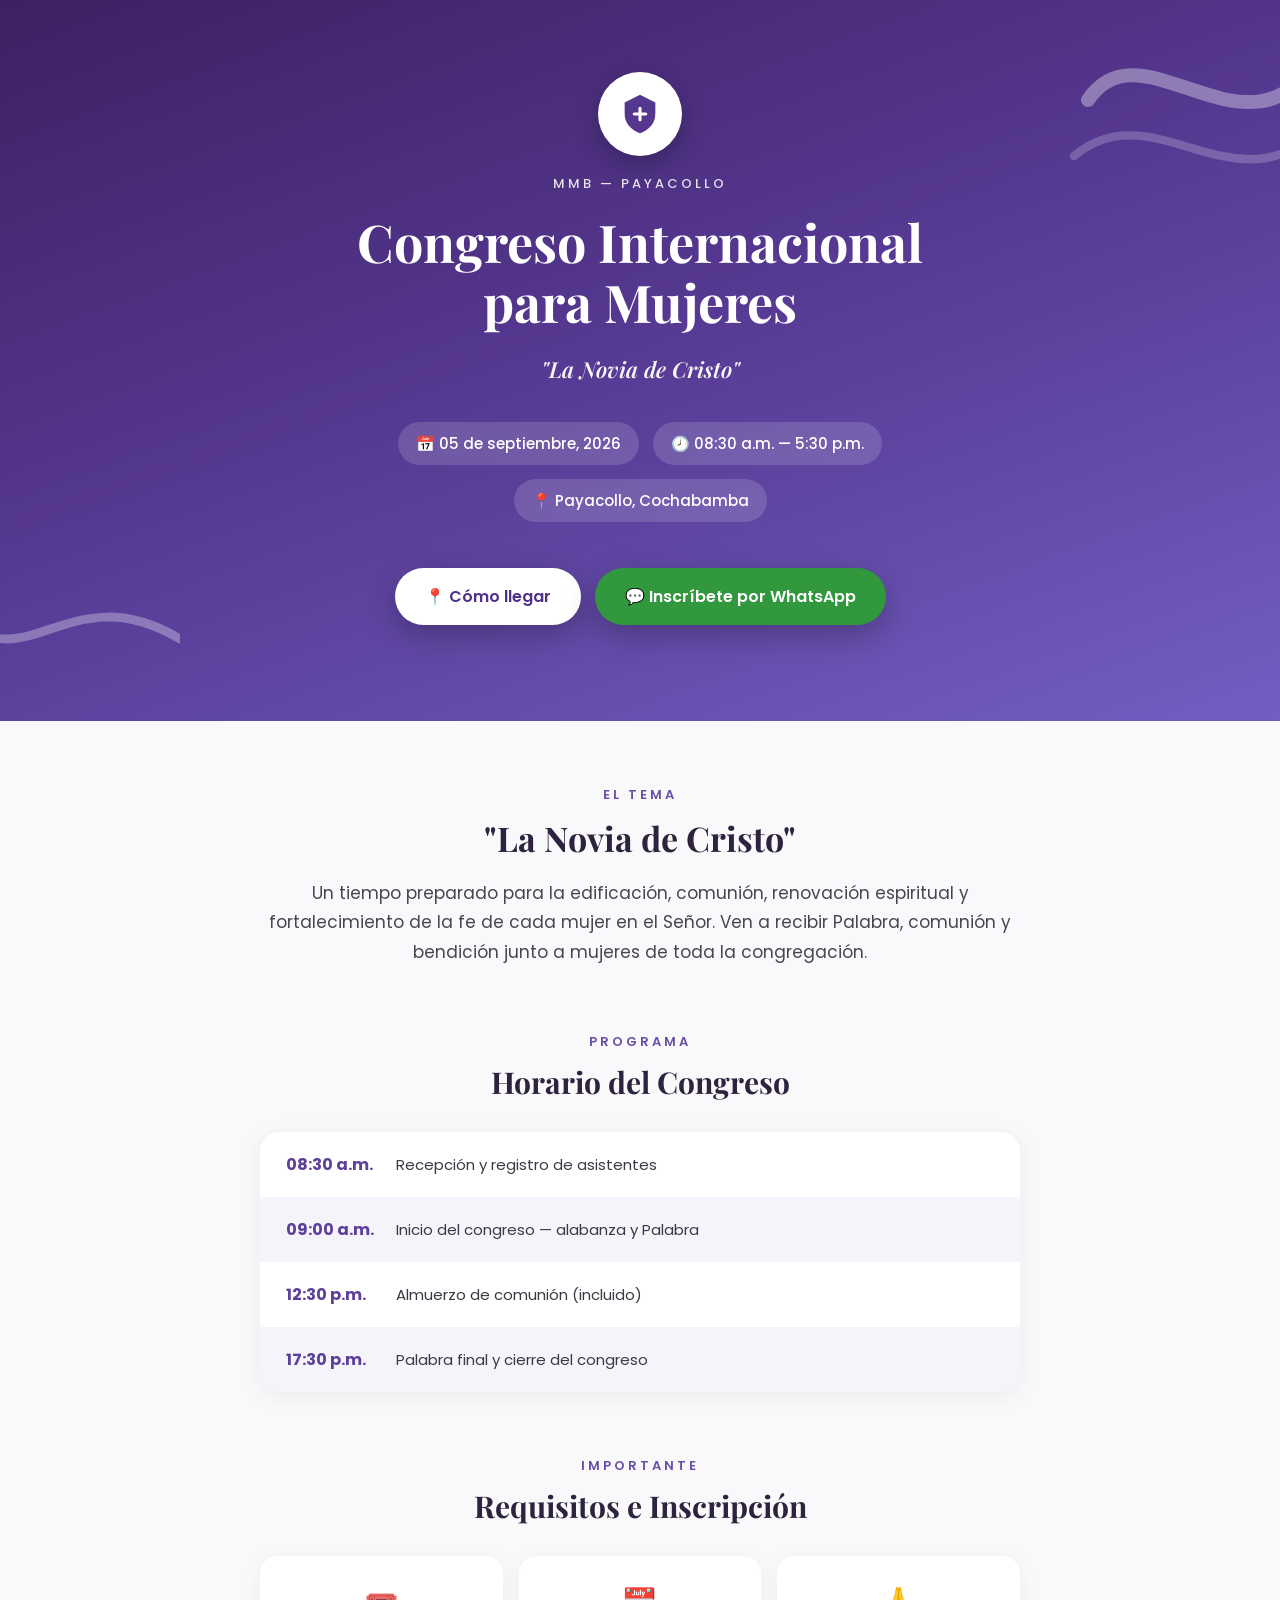
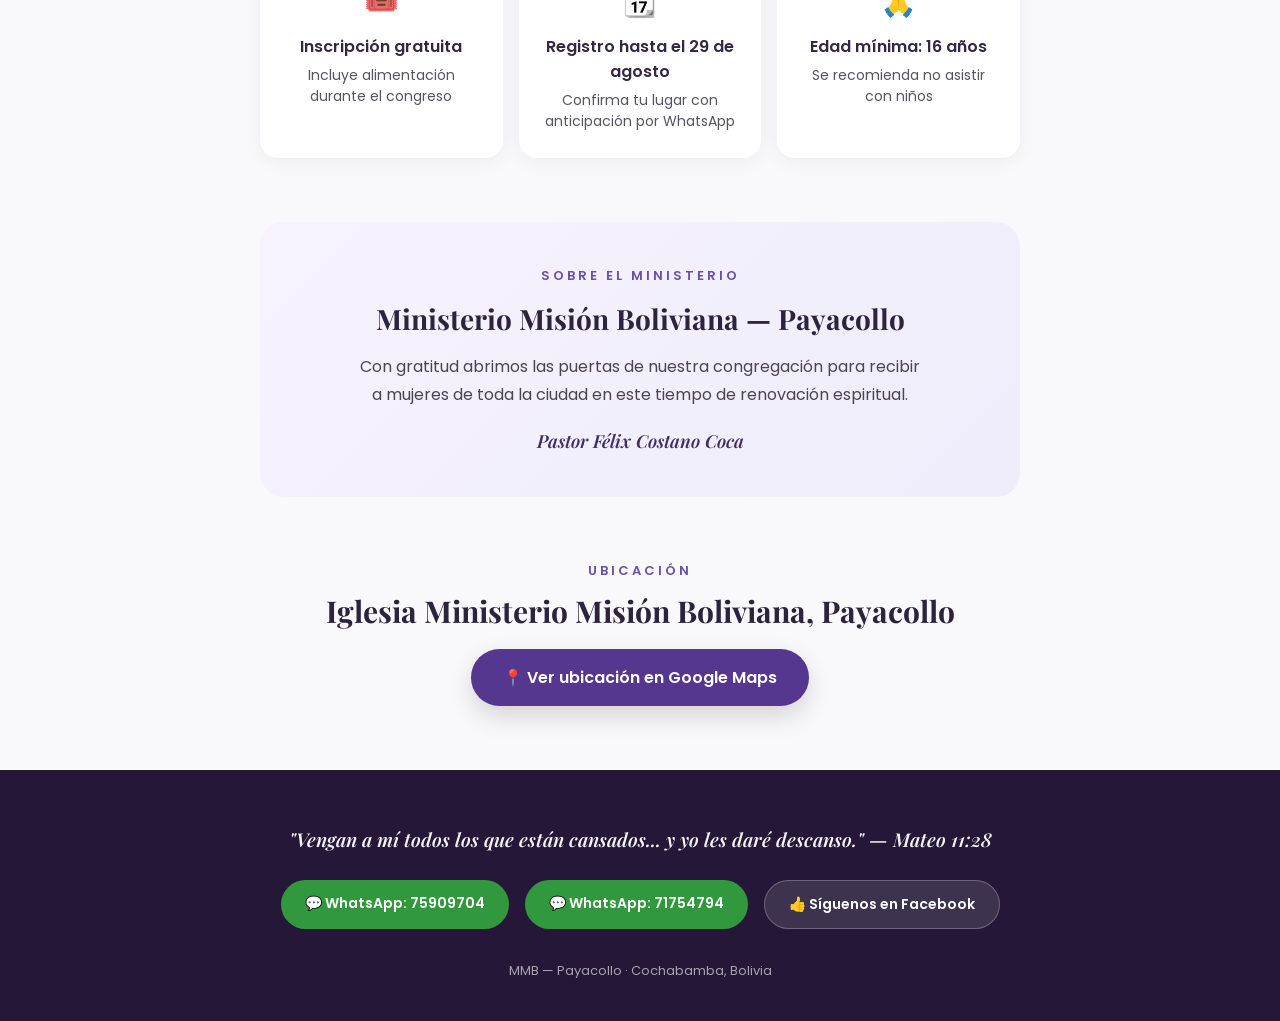
==== publicity.html @ 1264cebf "initial commit" ====
<!DOCTYPE html>
<html>
<head>
  <meta charset="utf-8">
  <title>Congreso Internacional para Mujeres — MMB Payacollo</title>
  <style>
    * { margin: 0; padding: 0; box-sizing: border-box; }
    body { background: #4a3a7a; display: flex; align-items: center; justify-content: center; min-height: 100vh; font-family: -apple-system, BlinkMacSystemFont, sans-serif; }
    #__bundler_loading { position: fixed; bottom: 20px; right: 20px; font: 13px/1.4 -apple-system, BlinkMacSystemFont, sans-serif; color: #666; background: #fff; padding: 8px 14px; border-radius: 8px; box-shadow: 0 1px 4px rgba(0,0,0,0.12); z-index: 10000; }
    #__bundler_thumbnail { position: fixed; inset: 0; width: 100%; height: 100%; display: flex; align-items: center; justify-content: center; background: #4a3a7a; z-index: 9999; }
    #__bundler_thumbnail svg { width: 100%; height: 100%; object-fit: contain; }
    #__bundler_placeholder { color: #999; font-size: 14px; }
  </style>
  <noscript>
    <style>#__bundler_loading { display: none; }</style>
    <div style="position:fixed;bottom:12px;left:12px;font:13px/1.4 -apple-system,BlinkMacSystemFont,sans-serif;color:#999;background:rgba(255,255,255,0.9);padding:6px 12px;border-radius:6px;box-shadow:0 1px 4px rgba(0,0,0,0.08);z-index:10000;">
      This page requires JavaScript to display.
    </div>
  </noscript>
</head>
<body>
  <div id="__bundler_thumbnail">
  <svg viewBox="0 0 200 200" xmlns="http://www.w3.org/2000/svg">
    <circle cx="100" cy="100" r="60" fill="white"></circle>
    <path d="M100 60L70 80v40c0 30 20 50 30 55 10-5 30-25 30-55V80l-30-20z" fill="#4a3a7a"></path>
  </svg>
</div>
  <div id="__bundler_loading">Unpacking...</div>

  <script>
    
document.addEventListener('DOMContentLoaded', async function() {
  const loading = document.getElementById('__bundler_loading');
  function setStatus(msg) { if (loading) loading.textContent = msg; }

  const FONT_MIME = /^(font[/]|application[/](x-)?font-|application[/]vnd\.ms-fontobject)/i;
  const MIME_TOKEN = /^[\w.+-]+[/][\w.+-]+$/;
  function toBase64(bytes) {
    let bin = '';
    for (let i = 0; i < bytes.length; i += 0x8000) {
      bin += String.fromCharCode.apply(null, bytes.subarray(i, i + 0x8000));
    }
    return btoa(bin);
  }

  // Error sink persists across replaceWith since it's on window, not the DOM.
  window.addEventListener('error', function(e) {
    // Failed resource loads (CSP-blocked links, scripts, images) fire plain
    // events at the element — warn only; real JS errors carry message/error.
    if (!e.message && !e.error && e.target && e.target !== window) {
      console.warn('[bundle] resource failed to load:',
        e.target.tagName, String(e.target.src || e.target.href || ''));
      return;
    }
    var p = document.body || document.documentElement;
    var d = document.getElementById('__bundler_err') || p.appendChild(document.createElement('div'));
    d.id = '__bundler_err';
    d.style.cssText = 'position:fixed;bottom:12px;left:12px;right:12px;font:12px/1.4 ui-monospace,monospace;background:#2a1215;color:#ff8a80;padding:10px 14px;border-radius:8px;border:1px solid #5c2b2e;z-index:99999;white-space:pre-wrap;max-height:40vh;overflow:auto';
    d.textContent = (d.textContent ? d.textContent + String.fromCharCode(10) : '') +
      '[bundle] ' + (e.message || e.type) +
      (e.filename ? ' (' + e.filename.slice(0, 60) + ':' + e.lineno + ')' : '');
  }, true);

  try {
    const manifestEl = document.querySelector('script[type="__bundler/manifest"]');
    const templateEl = document.querySelector('script[type="__bundler/template"]');
    if (!manifestEl || !templateEl) {
      setStatus('Error: missing bundle data');
      console.error('[bundler] Missing script tags — manifestEl:', !!manifestEl, 'templateEl:', !!templateEl);
      return;
    }

    const manifest = JSON.parse(manifestEl.textContent);
    let template = JSON.parse(templateEl.textContent);

    // Nested page bundles (iframe targets). Each ships ONCE, in the ROOT
    // document's manifest; frame srcs carry an about:blank#<uuid> marker
    // instead of a substitutable uuid. Every document mints the blobs for
    // its OWN frames — from local text at the root, or text obtained from
    // its DIRECT parent over the relay protocol below — so each frame
    // navigation stays same-origin with its initiator and a deduped page
    // loads at any depth on any host, including a file:// download's
    // opaque origins (where a blob minted by one document cannot be
    // navigated to by another).
    const pageOrderEl = document.querySelector('script[type="__bundler/page_order"]');
    const pageOrder = pageOrderEl ? JSON.parse(pageOrderEl.textContent) : [];
    const pageSet = new Set(pageOrder);
    const pageTexts = {};

    // ── Nested-page text protocol (parent-chain relay) ──
    // Page bundles ship once, in the ROOT document's manifest. Every
    // document mints the blobs for its OWN frames, obtaining page text
    // through a strict parent-chain relay: a document only ever SENDS to
    // its direct parent (which, for every document the publisher's own
    // runtime minted, is another publisher document) and only ACCEPTS
    // text from that direct parent; requests from below are honored only
    // for the document's own child frames, and the ROOT never sends
    // upward at all. That last rule is load-bearing: the artifact host's
    // frame-ancestors allows claude.ai (and friends) to frame an
    // artifact, so window.top can be a FOREIGN document — a top-addressed
    // protocol would hand page uuids to that ancestor and accept forged
    // "page text" from it, minting attacker HTML as an artifact-origin
    // blob document. The chain never touches the ancestor: requests stop
    // at the root, replies are origin-addressed per hop (never '*' when
    // an origin exists), and both directions are origin-gated (on https
    // a foreign sender's origin can never equal this document's; in
    // opaque contexts — file:// — everything serializes as 'null', where
    // an embedded EXTERNAL frame still fails the gate by carrying its
    // own real origin, and a sandboxed child of such a frame is excluded
    // by the own-child-frames check plus uuid unguessability). Shape is
    // deny-by-default: one request form, one reply form, no error
    // replies.
    // window.origin is the SERIALIZED SECURITY origin ('null' in opaque
    // contexts such as a sandboxed preview iframe) — location.origin is
    // computed from the URL and stays 'https://…' even when the document
    // is sandboxed, which would misgate every opaque chain.
    const OWN_TARGET = /^https?:[/][/]/.test(window.origin || '')
      ? window.origin
      : '*';
    function trustedOrigin(e) {
      if (e.origin === window.origin) return true; // https chains; opaque==opaque
      // file:// trees: Chrome serializes the file document's origin as
      // 'file://' while the blob: documents it mints serialize as 'null',
      // so the two legitimate shapes can never string-match — accept the
      // pair in both directions. https origins never serialize as either,
      // and sender identity (own child frame / direct parent) is checked
      // separately.
      return (
        (e.origin === 'null' &&
          (window.origin === 'file://' ||
            window.location.protocol === 'file:')) ||
        (/^file:/.test(e.origin) && window.origin === 'null')
      );
    }
    // Non-empty only in the root document (nested bundles ship an empty
    // island), so it doubles as the root marker: the root answers from
    // local text and treats a miss as authoritative — never relaying to
    // its (possibly foreign) parent.
    const isPageRoot = pageOrder.length > 0;
    const blobUrls = {};
    const resourceBlobs = {};
    const UUID_SHAPE = /^[0-9a-f]{8}-[0-9a-f]{4}-[0-9a-f]{4}-[0-9a-f]{4}-[0-9a-f]{12}$/;
    const pendingFrames = {}; // uuid -> [{el, frag}] awaiting text for own frames
    const pendingRelays = {}; // uuid -> [childWindow] awaiting text to pass down
    function mountPage(el, frag, text) {
      const pageBlob = new Blob([text], { type: 'text/html' });
      const u = URL.createObjectURL(pageBlob);
      resourceBlobs[u] = pageBlob;
      el.src = u + frag;
    }
    function deliverPage(uuid, text) {
      const frames = pendingFrames[uuid];
      delete pendingFrames[uuid];
      if (frames) for (const f of frames) mountPage(f.el, f.frag, text);
      const relays = pendingRelays[uuid];
      delete pendingRelays[uuid];
      if (relays) {
        for (const cw of relays) {
          try { cw.postMessage({ __bundler_page: uuid, __bundler_text: text }, OWN_TARGET); } catch (err) { /* gone */ }
        }
      }
    }
    function ownFrameWindows() {
      const out = [];
      for (const f of Array.from(document.querySelectorAll('iframe'))) {
        try { if (f.contentWindow) out.push(f.contentWindow); } catch (err) { /* detached */ }
      }
      return out;
    }
    window.addEventListener('message', function (e) {
      const d = e.data;
      if (!d || typeof d !== 'object' || !e.source) return;
      // Origin gate first; the structural checks below (own-child-frames
      // for requests, direct-parent + solicited-uuid for replies, the
      // root's never-relay rule) are what hold in fully opaque chains
      // where origin strings can't discriminate — a sandboxed root's
      // FOREIGN wrapper still fails all three even though both serialize
      // as real-vs-'null' rather than matching.
      if (!trustedOrigin(e)) return;
      if (typeof d.__bundler_need === 'string' && UUID_SHAPE.test(d.__bundler_need)) {
        // Requests are honored only for this document's own child frames.
        if (ownFrameWindows().indexOf(e.source) < 0) return;
        const uuid = d.__bundler_need;
        const text = pageTexts[uuid];
        if (typeof text === 'string') {
          try { e.source.postMessage({ __bundler_page: uuid, __bundler_text: text }, OWN_TARGET); } catch (err) { /* gone */ }
          return;
        }
        if (isPageRoot || window.parent === window) return; // authoritative miss
        const waiting = pendingRelays[uuid];
        if (waiting) {
          if (waiting.indexOf(e.source) < 0) waiting.push(e.source);
          return;
        }
        // Never-answered uuids would otherwise accumulate forever under a
        // request spray; past the cap (far above any real page count) new
        // relays are dropped rather than remembered.
        if (Object.keys(pendingRelays).length >= 128) return;
        pendingRelays[uuid] = [e.source];
        window.parent.postMessage({ __bundler_need: uuid }, OWN_TARGET);
      } else if (
        typeof d.__bundler_page === 'string' &&
        UUID_SHAPE.test(d.__bundler_page) &&
        typeof d.__bundler_text === 'string'
      ) {
        // The shape test is load-bearing beyond tidiness: the solicited
        // check below uses the in operator, which matches prototype keys
        // ('__proto__', 'constructor') — an unshaped key would reach
        // deliverPage and throw, painting the error banner.
        // Text is accepted only from the direct parent — the document
        // that minted this one.
        if (e.source !== window.parent || window.parent === window) return;
        if (!(d.__bundler_page in pendingFrames) && !(d.__bundler_page in pendingRelays)) return;
        deliverPage(d.__bundler_page, d.__bundler_text);
      }
    });

    const uuids = Object.keys(manifest);
    setStatus('Unpacking ' + uuids.length + ' assets...');

    await Promise.all(uuids.map(async (uuid) => {
      const entry = manifest[uuid];
      try {
        const binaryStr = atob(entry.data);
        const bytes = new Uint8Array(binaryStr.length);
        for (let i = 0; i < binaryStr.length; i++) bytes[i] = binaryStr.charCodeAt(i);

        let finalBytes = bytes;
        if (entry.compressed) {
          if (typeof DecompressionStream !== 'undefined') {
            const ds = new DecompressionStream('gzip');
            const writer = ds.writable.getWriter();
            const reader = ds.readable.getReader();
            writer.write(bytes);
            writer.close();
            const chunks = [];
            let totalLen = 0;
            while (true) {
              const { done, value } = await reader.read();
              if (done) break;
              chunks.push(value);
              totalLen += value.length;
            }
            finalBytes = new Uint8Array(totalLen);
            let offset = 0;
            for (const chunk of chunks) { finalBytes.set(chunk, offset); offset += chunk.length; }
          } else {
            console.warn('DecompressionStream not available, asset ' + uuid + ' may not render');
          }
        }

        if (pageSet.has(uuid)) {
          pageTexts[uuid] = new TextDecoder().decode(finalBytes);
          return;
        }
        if (FONT_MIME.test(entry.mime) && MIME_TOKEN.test(entry.mime)) {
          // Strict artifact hosts allow font-src data: but not blob:.
          blobUrls[uuid] = 'data:' + entry.mime + ';base64,' +
            (entry.compressed ? toBase64(finalBytes) : entry.data);
        } else {
          const blob = new Blob([finalBytes], { type: entry.mime });
          blobUrls[uuid] = URL.createObjectURL(blob);
          resourceBlobs[blobUrls[uuid]] = blob;
        }
      } catch (err) {
        console.error('Failed to decode asset ' + uuid + ':', err);
        const blob = new Blob([], { type: entry.mime });
        blobUrls[uuid] = URL.createObjectURL(blob);
        resourceBlobs[blobUrls[uuid]] = blob;
      }
    }));

    const extResEl = document.querySelector('script[type="__bundler/ext_resources"]');
    const extResources = extResEl ? JSON.parse(extResEl.textContent) : [];
    const resourceMap = {};
    for (const entry of extResources) {
      if (blobUrls[entry.uuid]) resourceMap[entry.id] = blobUrls[entry.uuid];
    }

    // Artifact-host CSP (connect-src 'self') refuses fetch() of blob: URLs —
    // consumers read these Blobs directly. Survives the swap like the error sink.
    window.__resourceBlobs = resourceBlobs;

    setStatus('Rendering...');
    // Page uuids have no blob here — they ride inside about:blank#<uuid>
    // frame markers the pass below resolves after the swap.
    for (const uuid of uuids) {
      if (pageSet.has(uuid)) continue;
      template = template.split(uuid).join(blobUrls[uuid]);
    }

    // Strip integrity + crossorigin — blob URLs from a file:// document inherit
    // a null origin, so crossorigin forces a CORS fetch that SRI then rejects.
    // The manifest bytes are ours; SRI protects against CDN compromise, not this.
    template = template.replace(/\s+integrity="[^"]*"/gi, '').replace(/\s+crossorigin="[^"]*"/gi, '');

    const resourceScript = '<script>window.__resources = ' +
      JSON.stringify(resourceMap).replace(/<\//g, '<\\/') +
      ';</' + 'script>';
    // Inject after <head> so the DOCTYPE stays first; prepending the script
    // would push the parser into quirks mode. DOMParser always emits a <head>
    // (synthesizing one if the source HTML omitted it) but may carry
    // attributes through, so match the full opening tag. slice() rather than
    // replace() keeps us clear of $-pattern substitution in resourceScript.
    const headOpen = template.match(/<head[^>]*>/i);
    if (headOpen) {
      const i = headOpen.index + headOpen[0].length;
      template = template.slice(0, i) + resourceScript + template.slice(i);
    }

    // Parse the template and swap the root element. Scripts inserted via
    // DOMParser/replaceWith are inert per spec — re-create each with
    // createElement so they execute, awaiting onload for src scripts to
    // preserve ordering (React before ReactDOM before Babel before text/babel).
    const doc = new DOMParser().parseFromString(template, 'text/html');
    document.documentElement.replaceWith(doc.documentElement);

    // Resolve page-frame markers: mint this document's own blob for each
    // framed page — from local text when this is the root, otherwise by
    // asking the direct parent over the relay protocol above. An
    // unanswered request leaves the frame on about:blank, the same
    // degraded state as a refused embed.
    {
      const MARKER = /^about:blank#([0-9a-f]{8}-[0-9a-f]{4}-[0-9a-f]{4}-[0-9a-f]{4}-[0-9a-f]{12})(#.*)?$/;
      const needed = [];
      for (const el of Array.from(document.querySelectorAll('iframe'))) {
        const m = MARKER.exec(el.getAttribute('src') || '');
        if (!m) continue;
        const text = pageTexts[m[1]];
        if (typeof text === 'string') {
          mountPage(el, m[2] || '', text);
        } else if (window.parent !== window && !isPageRoot) {
          const had = pendingFrames[m[1]];
          (pendingFrames[m[1]] = had || []).push({ el: el, frag: m[2] || '' });
          if (!had) needed.push(m[1]);
        }
      }
      for (const uuid of needed) {
        window.parent.postMessage({ __bundler_need: uuid }, OWN_TARGET);
      }
    }

    const dead = Array.from(document.scripts);
    for (const old of dead) {
      const s = document.createElement('script');
      for (const a of old.attributes) s.setAttribute(a.name, a.value);
      s.textContent = old.textContent;
      // text/babel scripts with a src: read and inline. transformScriptTags
      // does XHR against the src, but blob:null/ from a file:// origin is
      // silently dropped. Inlining makes it a plain inline babel script,
      // which transformScriptTags handles unconditionally.
      if ((s.type === 'text/babel' || s.type === 'text/jsx') && s.src) {
        const pre = resourceBlobs[s.src.split('#')[0]];
        s.textContent = pre ? await pre.text() : await (await fetch(s.src)).text();
        s.removeAttribute('src');
      }
      const p = s.src ? new Promise(function(r) { s.onload = s.onerror = r; }) : null;
      old.replaceWith(s);
      if (p) await p;
    }
    // Babel standalone auto-transforms type=text/babel on DOMContentLoaded,
    // which fired before we swapped the document. Trigger manually if present.
    if (window.Babel && typeof window.Babel.transformScriptTags === 'function') {
      window.Babel.transformScriptTags();
    }
  } catch (err) {
    setStatus('Error unpacking: ' + err.message);
    console.error('Bundle unpack error:', err);
  }
});

  </script>

  <script type="__bundler/manifest">
{"9805a4a0-f107-4fca-a25f-d5557f6f3c7e":{"mime":"font/woff2","compressed":false,"data":"d09GMgABAAAAADUEABAAAAAAc3AAADSjAAEAAAAAAAAAAAAAAAAAAAAAAAAAAAAAGoE2G6lWHIImBmA/U1RBVEAAglARCAqBmVj5HwuCLgABNgIkA4RYBCAFhngHilYMBxvvYBXjmKV4HAA8bYYjA8HGAYEQXzsqagblVCv7/1sCHUOE6lIQ9z1QBMomOSqqutOpJnpiqvHJnubmqtPpxdfS07/O50qQoGYFxdFe6Oe+ly9/XigWyRYk9vS2QoI0GgSCdX/qLwv0zbPDchEYt/BRc+olqPb77Jl9/4ADBC4aiBRLAFBhCaTCGlWEi2KXOmWuaoen6fx3aepp4pfLxS6mjWjTlHjTJI3WLTUDKlBBdLSjg83xMWcmf9hgYsAEmCtMDPZHlIyYO3fHaxzOoDDmCamr8K5JDVmKzR2IqRXTFtJP5lRr+0m3X0CO3Tpt3ChUYHarAtGI3nszZoAFYiUa/NXmm14XcgsJ/VsRuRx76gzpYrGhU9qhbnt9ewWySOwbfFMqJvkTCvU+TXVgsylMDO9/[base64]/zjnQSI5QtFEaDSMZlsRPrce65uh/9QeJJSwBBERyXnf/DdR4b7GzHXkVngNQYJYCfLqjd8u0wneeio6Dfg7ObdrOevS+uucijG+JYscId8MvxNdlrMxOdH/TIFCgVAJwdogAYcILPjr8iMgGeKY/BAhsYiMgqjoiEERKeYkPj5SKkhCIiQqShKSpFIVqVVPGrWRLv18EAIZJpAxAlnbKWTGHMh2kmGX/UeW3dgqBAJ0cPwedhXozc3rIheFW/UeqQDEY5/jg4AID1Cr8pc22dGf0UGA/R7DAXq8d+QDepElDMUGSj4YlxxZyF9LXm4uWVbRrhDgccBbnmfzZP4h8kXZh9/jFxbAc/CcW7POMXNdI7Ak7nSzGym6wyZzpowPMqgnVpsGVeJCfDt/[base64]/mg7e50rRmz1lnvxwNmBpqMxvLhH7HBrgwPDIToYIKVmxDfB+fKgduDPNkCXMDwXP727Rfg6G1HKMTfELIBqcgqGU4WJ79qdwwVDT+oclD+QTBndsKZ8AqA8ghBRYZOMVeVHeSxmUMr57YgpZShNNJwWe0WgZEvj2PwHNDaj/cgsk5H8HRK96O3HaMYF6dDfQ4bJkKJkhpaLEVzdQS2ENt9/[base64]/nHv5o3c7w++hmZvmWUe4lrSTvvrYafaHKLu+sz7qvGLY94n5H1MRhkyAs8eSPe3SYCOXc/EMW+ZLmN1jdpt2fn+DkwEoF+tVkqoElW2qqJWvtranIxTiOKyxJ9bp5qyBDUng9+N/6UxOYdYQCSU5FqFGrTn0ablsj1FVJy4CpTO/GOB2CwUPhHACU19FK+lLhU6W2quhq/[base64]/taOxzI9hgwZLWpdYIwnFTgZCRJ6lsrWCCEfXRNQLMWrdp01q5xbQU9jPTYgFqvDKgNaRpeMyKjxhajPA6mMqdxHowmVS/owuLt7vH5Hjet4yFX3BiZNFjdHNqCmaRTITVq1anXrkNXTcsiCHBcWW2qzZRtlqnCMH8EAuGLiJikSb2TZeRQNKUiVSvqika0CumaHmeAMWZYZm1idi+KVouVOAklu6yCi5uned3x0flxASHh1Yhz5WLR6mJA/[base64]/25x2s6kqS3Ul9fSVPrZiKZjaQ4zCXBJ0JHRMQm6aSOyCIPik2lmm8AAADYBwD0dHZC0WwxpQRYxcXNwxd/R0BIWLTGIkJLupsXdYDqrU59GjzdyGs3r8OWrjVpGWiDnNW7ujYyerZOC+ZVZi3a/ShWp5lxWzWr41ieQJlfH+ZLKgXruFpDo3CYcnoIQ1omcuta0jTvthf5YfKkis+hZtdRFA+duEjgFfEfGUeLKLotYwhbMkN8IIJ2uswoswzrBKr4QFmm+EaqF1XfwMHoiYzy1H8ojcBhraZi0cVKAY5pfi+YLRMJhrQOu3bH+28t9f6aygbLjL6tDbm4bd42/zhHwBAGETFJMT+yjFwUVekrhmEYBjA9zCyzNpxdTVFzqipZswoubp7mJfjo/EBAqIaHPG4ox0VJPFuKUx3vGQp1S8XUfDgUpUOh6KUKx6XVWXPTZliz8XAdY/1TY6ksZHl+qV3cYePZa9EThOCWTrkTj6Scpn2apeUDftntFRTUIYRwt4dwJ4yLM2GszNrssntUFMe86rTKiwhWLXvzMbHcFXdN2jX1o0JFJa+KxbzEMAwTinAURSVfJZZeqXTdpTtbj6K09LY+RH/[base64]/nepoCj1MuTuWa3O4w2+v2RUE4DYwbfQVNTOguZNrGPBUq6f1BSqFxiKKARj5vDHzhYt/esYhALyN0k1Idoc8WvwqcvVY9ONqsl5BZHUkUuHH8VH8cDoMXpLe9v/tts/JwGVAePREV3Tea77le/gN7n/Ifw7wE058jvPd0h2b/PZja3XUEy22q9DvfWAIBobk7i43eBpA5rm16uEJhxy5+Ku5FOLEgkpbmf/tF1BOR6uIG0bQFCW9rVz8qUIOxUo4reLi5eNRJiomKaVCpRq1GpqgQ6uBpuf0kBGjJkwaN63rfKP06YIqU+3Q1dXWWK9NC/3zYySqJSyCQDX9AJ4AxMIAP4CxNwUw+ScQHwPiYdbv4ypcra2aUUMV/7wTupuxWyxkYEGQxYuaHsMy4lTt6RDFYx71y5KwSihaJSYqQR6LfskQuLCuILjZCWeC9zYWFRlBfKA/xt/V1Z3bCWk5uv8PZnAnxctRG55ejBfyf/YfGz4iZGeLS6hUY7AQEXK5IkShzZMRxGIuDMsYCipVRMtzSBARAlMlQaO2UogWiFl50oRQiC/3saVkclAoCPcM+vKtwTaLEI/YihEhTYun0oUOFlGrxMMGAZVqUmThCYV4Rb7CzRbDiBoRZOPxMCISC4VMvgSRoghfiiKoBNF7Eb1QLcTDSlgO42EqVc/NwyvxdCkLw/B4IrmggEAi4QsKSGQylYQg0wVZBEdBJsGSJC8605HydAMB6XDZWgx2vIKx0jL0siogMBXj0F/fr+Zl0WFcwJi29mIyCLa81W+5avxNMaK2G+KxyTpiUIXnpXJAFxB0WeWNj8dxhwfwVsw0NCJMs6gymAKO+4KnIFzgxWUUvaSymu6mJqDANx2x/bToWYqBBfkUC799k4RuB/PGE79E8s9moDUiZiCC8WdZjZtvkY/hVHAb1qUw+ZOAIDEWQaxop/UuCk+4545cYnTsY97QGTgvE5FQOjCEyGMXrsigmdUixbNFGuoVI9KEr8kiJrDZ2YBAxMfnTFoBq2IFDIcmg+yzpPipRO/ZOX2mKUn1bWZMYYKtKhDaqldCLOHcQgb8bBYv77bWvOVW2BPv8awyn8VcC7H8VHRbSxM+/[base64]/wr5ig0yLsEJI3zl9M3Zknr7GMU1An9G+Sp+D83UPsjtVPVOaZtkrc+e5WN4IAdWGuJ3mx5tX8yLWh3iWtnJjXgc0248g3Jw1TfGrg4nj09OroC1lwHYdyJBOsotY8PQFNks5LN0uhbw7L56CPwM1ohoEqiWWuiC9iNJlzJYyhIzm8zAHyNBJdOm6FSDL6WhkR/krpQqkYGYI+4o7dA+FuJYsI1fUlegtJ25npzmVHHj288W4Q8DVSSBcMPFgwlXDYI7KDIgZB6juihYsxXgNnEp+egKp5oAnoCJo9hWzRcG8oPKhJxue0d8CqaD5xT6TmN2MLzwzEHNUfqPzRoNjr5LNgSEbUibXksfXz7Irh4FUC6+/4MO06oTVOae3kX4v4eKvhyYE9Fl2IG0OP/uRlMXBVAXN9q9V51w52QCLPWt7DQpVAGfMNd3zWSPjvlZFD2ta6ATEUtWswc98DnQAdDz+CqKwuzRYLbXE5IkZHT8jhVH3F2Nf5g0dGhE7jyDFglDK8XohwgN5kT8iloqaAYX1OFqB5vg0bo6HHvUWWndEjQkYDcRCE5pDZ+HhAv/EmdxkKZ43lPWdInC72QpjBp/H3WMhqFmXOqDk2W3PiAldBv2WGUTFiDB6lr0mNxSJ5oHEb6EQM5lXdGggDgZ5I2CidimpILfnENb1vMfnIghyeXHKiCl6exTpKKFHU25fvgT3ai2JLC0PeXZhlHx2KfM32DdoZ4rOLUJQDToUdV41wIgl4APFoP97IgurcDKFKTQpA1SOF+Uiw/jbpvZW//mIIvqaWAgagCK4lYd3jVPH3fGA0gkRjHuWAdQd4/3aO4uY0ciprXr7i3H87JlDt9bvdnv48wy21LH94o1BtNSI4bfWG1fR9U2EqlZXZsspu/J0WgDTbGkLwgW0swKJzqLQYjU03xnuikpkhJ74aIo9156JM0qTcRn0VS6SOdstiMF0Q98GeauIQP03esZjSg/YdSfJQ/[base64]/6sYUXXogzXPklYh12ih0IzIZ7fuFoTgQNKy64GZ2FJ08Qw03+DaUtgNbDfqxQCfzaUPEFFQNIn8qP0x6nblOiFUETSvtKJ5cnox+00RmQ7OiU7NSWriJGV+oHdsQ0klDSymGJgMbWIub7gvTIyIXBPZ6MUvYitTfznESd4Xm/zAqXh/x09QpovVvhsbqjJYEBa9mWmLV8TozhIrzeXobbwTYV3jy8Bne4NLehL5Rl4SrzztDDVc49v3IeLtZvEWvLk7tCD7GS3zwqgQ6u8WDrA7qGFzY9uEM2BbFAVIJTrISS6yqgsTBmjmM2w5EUL3CF+ADGW/[base64]/lFqZ3oqSHpE3LdkJZR7js7yDyjuC/0S5aQT6FpcMVW2s/qIH92fau6v7tpKp/Rlks5z7Wff+Y2HW+YAqpj72Wtp7dT85VK4Oi4toqFvj7a3xBqZ1a1p/6Nh9a6AbEUUtTqgJqDWrDPxJAdRGJWZA9NLyV8z7frJGwSf26JjVhnRATtc9KDCa1JlBDgdJWDvaSKZi+VeRCEgV5mexuFJgj+n/kdk5t3nADVz2CM2aJw0NXhq8PXoo/UTbe3nPvJnOMZpuvIboGUUFFl9+JV98sbwZomctAoILo6emG68jX26ZPcZVlo5OcodQMqu8CqJnOfaqGWhu8XX3k0uxOUi+Fgr5FAVcpV5KsPd6btnPpjqo7BRQmsYaXA+nhDVrdyd8jEErbcKbU9y5dEJJvoFjX9/wEfsdArCwXe+KUpZFvG5PstJV5g7liIrx8FuRZclFqPTkqZO47Beyi1PYWUb3QXEJ2VbHqWu076k09uz1UppVlwafxC1Apnr1ybSxIebq1QGL+i0Jsoou/D91WjjBYv3BDhAcP9/1dBgAcG0rfqCfce5xEJpDv7Tvf2Vx5aeOgRe0kzVf1UWcWNy25C60C7Ecr33P/rG1qIRB5wO1zSXhuyJRuBQYOffiFnvq8eCKWwbk4kYdD2htfew6pzCAV7Dlp5YgiOL+N5zC1GOCV19JmasvitFE/2Ys5x47zcckgp8aYGtju5Yzj0G8VlA1MuKb8ngjcW50XOjkZmQWEXnkr3GEXgtRThgrIk5PUqoOWgM8GAphuLETa96zvWUSy8u4QMU/FM++/7NszfPHLacoy+NAs9NxO6jI8bECTbzytX0X3/LGTkcn2PMycZF331iHAkBoTIMEsar66isi3u/tIrHtODBU4PtgWKTKzVkC+Sls9uqnRZDrMo8hrqFcZyDFb8CjJT61OLizwP0UzIv+CTOVHmgm+t1IXu8SNlsNnTqRO/dt+n/NZIUr7TWrGoqlmyJa8CHp7/iD5Jj8AIudFnkEsgMTdZYa/GsYEegI9TiklaLrt4nLV0LI3XoYCcsLoB/z1u+3UNRrp+fnQiotyfXjbbtsCWUyYZzH+35Dlyq9f7PW0HjHvmydwy+enFaP7+znUlXn87iUx/vLfBd12mEIc/Khp8Xaf8I9fYygTWCuuHIYZ+HFKgUrAMGJFQFqkGLCXaPa7ki/IHsbakGVSCEaIbA+VPKancLCr6obW8dE/1nka7foKUYpNDGoTkvucGzsvjzIu0axTgSB1pFDOwXAKzjeMsxoNBGwbIXClvHWDH8ENbFcBzSKqLQscHg1fRde50AKk0EzLddDmlUMeiE0TUgGh7nz70tXG+M8blEAj+LAahgxcfdq8zxBj2SFS5vRaJO0k/HRn54etkbsTU+zR1zXiV7/aMD/rjoDmJ2/loxu56Veax3+EKO8DI/iLZ8pT5CDzlHk3XtkQnObVU3KFJ2jZ/WH4oZJ/bh6KyI1GNUFxndNaQFWxOay/rcRRn/yZDTBx3Za2jq5hNrSj7XUXcwAmhg24VzLPFpUTlSwS7rIinJivtxOKYKRa+g2eCBDHfmFTu4uuRTRaATzuxYdA0yPhwBKk2deaMgHHUJvXMrHB5b/GU9t1SsYV98jsrSQUbB6p3r132o3ifockEi5CrZygIfHlclLYEW8wxvZ7DNPWg6SOTzDz2y7eH1/Z2bHfGprTPjHvm2xV23xRGb2jIDPmB7Nf5GjS3KajHYmHbmnb/NL/48KznvMu4PA4U2CeY7+t+PdZJzLu9wEpKLg5BkZCAajHZMPRZYDRpeuQVrI0XpGg1B9t1nenOZpVgidPV/0CwMKM2GUEzbAKs1908o90qzCnKeo2+0M+uIPrqhJgPnj4djXq/NquT52Gs5/IDaoCzz6VKIwuJnzR/JySSKgW53OcZAOfmvP58gWaSp7MrcVLZE8C7LejfKjWC8PznMBX2v/XyBcyR/IN+i3FLLfLUL5YXCt4H9Y2PLYLdupbRl3ni+ARj0tWC/cfmTowfBh5sMxzAUPOLL1dvc+kLzM+xArfGY6Xk+Sn7hzOMp6NPrDbdw/Q7KFur3/3yd6K06IO0rCDNd/oXyXu4FraIZArvFnIdzc4m3Uty7niZf+zarqrn+JnkbKTxVNp5oDp8vVAxB4KCIe/sv6r2UBNjHp75XWK7q+4/ucCpcnQGV1GL02EyC0eLB8ppqs1po23o4HUOYhfqEvJs5ZJb89PPnui/Pzj3rkLcUkCm0H2hI8NLtnzJ1zjPNK6DuX2nQWdQr3BQ07RQI/DKRVfdhXKr3pEIRPafP2hVLduqdRpdRgQzMosxXmRJ/9tYdYPT9T6PSwy5NjZk5m8OsN0aUzay0ybxNyI1JWv/UuZ0VUqPSy2/S6gWDJemqyrTBKa+QylTekLVGVctPg/7pM7cu79J3uEEX/cIbW6RDvhVPVUAk000B/5lWybZeMokiuk5DgpfvA4imG/K/Uk+NJSYoMGattkzqt9Mj4LGHxPVigVgtaFyuNf8LBo/+F4dIY4W+vl3PEtmfjk+mddumSGSckEBDgqw4BVFP+q+DpQfvqkvg0dAmAlRYdk+dHt2t29J+MbTMCl68H2Kp7p8fwNZnXe5YkhZf++hsKZmSRSTSkFA4qFRoWPzlGHZGVKlz//1XFR8sT69+0CFrJdD+IDb8tLp4P4QI/r6lpeo2ZiI6SkK2O/psS0glsU21PnpztceK5d7bOd0zNbv+ju1yMlJZ3Ou8hd+RGxUNune7qwMSucoBec+2Su7YSyJBrU+EydXd9Wj4RbA8veZBp3WISPuCLGeTQ26VXKC4OV5d8qa4y7txVdTLl+h7gS90O9umyN8/BHXdecpxuY4ai09SGDxzyjykW6D6gftftKKwTjrEmLTIPQxWSlcjGWSstitdgbQG6dZ3hJLtulXBeDxx8D89AVZ/DpeZO7SzZB+1W5j2z5c5lLbicEjLSuu6S6saDHaM/dTwE4/S+Pt0SUknPa3VmR47JnTlvXzp+sfH9RUtCZxGEsaRK8T/3Eg4VemKOHt4sUK6z97jS00CH3GMTpZiagx13z0q9apVCle5xCR0k26RE5+foDOOoczs5y+i4v8p4a+O5j3HD0jUWn9CZpUF6G8qmZtQ9BY+fAhsa5D0ure7El6BVHk4w/NjiyvRt7dE3QV81+uozFIpg2eqMo3pNtNC2Tf1cCi0LAA3DyGvWxbd1L5R9/sR0JywZxQQz0lf+F7Dz4hsTZWs2U4uyHWYTp/+it1GQlSKvjbhfbJSTukdQAei/21OqHvEjnKcKNvPZz1jX7etaPhfQAXbOD5F2acnIiweh8Wd4PCagNLc0BP7uPjx/PxByjUaEox8I5G8Mv2Y+Uxb1OSxltYcpcXrF3agHBIb+0Cpx0ask4HB6EM+d9L26drqAk4RwopyOCSw9/QpMOLfoIV3kcuIciKHiCk9Kws/Zw2frFXVViI95GM7TbpgKE3xiC/LLcZkjW2UUyJI5CAsEsRDBFfoJ+oAph0BMe1FpaaXvSfrQaE2BkYo/q5nuTHGvlrAlbWCkRfKa3pu08E5/oLEAVEeLY+DJlfAy6d1Lp7BV8PctEdHdCefSiLCRVUThJ8Yx05aKEiLGwzi6CdckCEmd1O26oM9sON463442lYmKK5cWPz5nV1yIue6aTectN3nur10bQI7MVdBKb7uSq1UfyrbnV4s/xdngVBg9eI4qnLoWERMWHwN8N9iREZ1Azw4J8hIvQXw6VnR+dZ4XVWlbm3h59mMk4mqalXq8W3cxkKrKYZ51x+s9h/P0VxBcXvu2WMYncjPu5vFejEvj75I9ZGnb8+YYfhZvs0nT7DoB4VhpIId7KT2keVxuzobZf8DyMHu18Wdwo6VY0Rq1Yi+r+X/N4UpYrud/ZPMsvDgqxbNjs9vk+Y/rkFfys/rXGyoyoiTj95OQW/ZA7N2wJj3LgGHrVEV+ElBTPDj5/bhpIxPLCX4EMAHBzOLWvRFtcVitj8+fuboPoiQ3/XoQm6V01Jt0NUobVGTqc4KIzF0sIqRg4je/fZUwzlFpMXpkK33GBPSBMusrqL4ZXdpjbZ4c9EE12mI0Q8QkggjmGaj/3AYFnbH9EGwvtZfo5fikDyRQ0mxO+3g89Qrj4Nlpu/WMeydGAPzXgrUDsaeuwpH+fvh2G6wh6p5P151c8038ptAbEAUYraUfUz8uARQK2PZhCX8Dftyl4LIJph2M1L2h7z7gzOt7hOIchYjPiziH0dyVVsxF/hr1RSEhhFtHFrKOh2KKn1/tq/WGaYEEdPuG6rO80zlfq5ZLSEIHMFpPrAmrIAFnlIHv3pQYTorAq8J2QUIoerJhPDBukdvy17Tv/OkdzgESVTnh71XfqQs94/Vjlrec5WKWr1L8XNU+SnvL0AYBZhg5u5gcqHG5YpNimKzR4LJxWq3KzohOv3t8Qv9bVZf34bKU8bZ3ZXjcV8j8FQuk0URQL3CIKrmlZH+SV4TCpS266dokZiO7PGODfpTghkta9NSOJexr7flThJ9xy9jNb+z6ktaxD5QnmwPfHG+SpSAFfLxZztgehuZKEUAp9Y/bUYhjTIJLcEGaC3eJ4i2Hpz07n9/cfc/1919V3xYOU4qDeEwn2zV3Zojb0C+303CMtKM7qcujk1Tyuy+DR88Cf49A5P9kMFYBrWwtHGw7BW4k/o4zzhHCxQxaMnoFeaB0cJi/8IN1sG0KM30gsgNfnfQwD8NR0Z1jVo4NwinToNXcIIanE3QOixA41cAV7ZkrFO1vAyaM57jGKLspn+A2bCIb/fCaYgeOGeqE4ZkynEtxk8IBlyizC0o9r1YnXr/CS1EhbpnIyBTmd4J3itXmlBsrhWzpnBAD3BoFaSwJHFCQS3OhrW2CNAW6Wm7F/Oo178UyqRQsjdLOL1WHffcCWUZ0TALZZR9FBZdB7R3GKW1qTEBMy9ISo2CEleyNtHq60M+q6UMmttFVPswa+gu5pvEEFkDXkvTh2jpNNnx4iuY/bDgNY31XpSXZC+fffpTcTgPYZXjjNJExUKjVBV+gHjZJf2EezJHOKtqIXFwoQ4xfgCk9AvbS1PcteK44rKjxMnAU4o/wJ87BgymayUipKSmSNfpMmlXDRt3rqqk+8b4tqJUu3Wa42aeUrHlRRB2hVOCLKP3J4CyaC3FI1unDP7X3hgDH5AFf97xIp9mLuTyPTGPEru480ku42zoJYUr6b/wyDTA7Uc4gw3Sq+AE5Lo1rd0hNTVYwk3Wae7OYAm35pxGlhJRXpeVFcJIijakvDvui2/3N7gp2qphj2UsUqrYHl0zWL/NFJfP7yT/bwBq+fE57M87LvJpfr7SlVT8Sk/0Lg/83HBvPfBhUZwkaGyMaMObON/bZmGINKsreqGMINYGZNp9GWvb8f6G/N26m0rXjxjPNwJ97ZULjtZ3QDjn1UmUF8IwCZv97R13lZH15lHCMMEg+CrXuhflFmP8kk6aQgRp8GaIXwLf1Lb/OpbolJabfE2mGd5ypNk5YJJHDja6xdl/8bxHuiU0k27dYI/Ghx3FIzGPbLNGvaj8FHCMPGf23SMArldPM/Soo0anb/DKeslK9J5K8pOuvCtRXHuhJqyyWKJNxmmklJo4wUVbAPACciPe1qgnDs6P6O/C3cSVY0T6phH9iILsRpJ5QuvisaovDNM7r9vVO34Fsby7/ZlKOnneu//nzSs3OzfkX0CdMhMn94GHAiSjUZ2UEYKZxx4/ZslLGx8za1qT4T6lU3DSj6FbnkLRlxB4c2/3xFGa8julH65QGt7rkairOXt9M+MyT3U6Ckqo9Jfp0NHFdhXFC3T7OJp4fJfqn7E+yuCCIHaNd+WZ796Jd1cekYwP4p2ENLUTrRAyqTWdTD+AASfFeL3Q5a8U78sfFDbVrHzW845QsY7If1jMezObrdxKSQDOinSyfQu3WdlmqaNsOfVdjy/7168qa98qSu9eKJQclHyZ7cOUyjqm99ohtEJXJ6lkMumoNwmuo0I6DW1UtBucwUTrho6yZIeu5F/eW5nsWdgrVEVPVJ6tKphR8NS/VHNNtpBMXGYwCXtXtVZHujUOk1uu1TjDXfYp7LzzrWphwCYPaThWKsdnd3bJFso84jLwkEXjdiR+49ijKb3D6FWoxT1veDWn6mWsaUQYsvB9X4gaV9eH1J/JhDUveI1n+kScyyB3O6T7/cgukgfC0/EVNLOfZ/RvgyOHK1Zdi4G2Q43ahVTNDcdquJv7Ire0WVgjhp5Qqk1XovZhstIiNdKta/cn6nRW3i8f9d1+ncE1Keu4g6QJk8rN4AhV1bw+yigogjfRN/1/i6AhKNU5S8tiOrTX0FWarNdbTKcr+q/JKyyRRL62nyL80djL3RCwfsRleaRvH1uPuTKPbKMAlljCAup/b7w8nG8uWLHGUqneWRqK8mryKiIyI38/wTb8kkss9moL97geP5Kb+yTC/JpIPEj4bMopxNqlqljh1T/9XBO+qD9qVMuc/t5Cf3YD1Oq0FPrLRlUBc5L1EVcQlXAuM2kGeWX3h11gpdTcRiThcNdpzODF+/Wo6tCTrz4578/E35jKcrH/vKFwgiDbpF293nbwyhL62fifAxOugm8KNM0gg5bF5B7DI3mNAk/436m5B8O2OJGWyefR2KF3d+BYwtytLVXg1kp2TQuRSr9CpKGhkE8tQbGdZ9YOdG3AXJlP4ImfXRf52FFauI8SEHf8Jpbzy146PI66eGgN6oErnr0s6tdXGP96O19k4giexVj3MJjfNAA8sFaqgi1EKh78v1wP9qvFKHbH4+lZgSs/8ooiN8hcZI+I6u688++38iRh1YTP3E4ZOsc+ZQjrYq2mz2xVZqlzrjy+CZkqv22F+vp3qj/[base64]/97D7kpaHvtprPtfDodCz/t+eJYVKVWI0fsOS+Kb0YiuhDxylG0m8JzHmi0zBx0ZJ6jcuW4lVI96XuLWFU1wh44lm195bbpkReBs39kj7PUurKnwiuaIM+F5skegtPUtFPZQ/1FN3qCgMYKo2T+p3wOHspaRusYAOTJXGscKN1ABvn6hj1YIz7OJJ+PJnKmc6pnS/H9n+HBpMFBg568XbIRY/525XWqL2SWWZsMCSoQ6ewy5KZv6iCeAnYq67Bw4r9d9QXnDD70zisecJFP60aoZwOJdqI5IXJiq0T57eVmD161XMt3yr19lre21RhReegGoQb/hCE/NOAjmTL+5Zeek+CtPBi7DDvqfRUih+HubOiMv1oiM8BH1PczQuBt8U2MswJCM7NLewIek4/fW2MRj20Un+nXfSGMGdd9hZzJ/jQrpZybyx7NFQm6WD36fKIBuZiE0UNkl2YHTxr94n4jyp41sdxvHe2yAG5RXdkmkadBVhDe3aRd/DDs2dV79W8djDVE/keTq3XxzRifc++0ryHfdoTCw3f2MstNX22SKWciFay0im3Lrfj2QEqH3qbQkHad8/qJPGuqccZpPvaLNHK6VXrWGzvqbB+46M3/LB7ZkU43XfZIJLX9pFJp58950BE5c6Mg+aMqVBp11Q1FmhwCczWt0fJKQ6UqmsnMSTHRvj1cmFZjnrb4Yg7t/67G1sqvcH9Rke4dGW1lMLjl9+GxtDGfMj4DD8FP0pDm56PvTn16xOHtSpUFTYIxhKWDi708e3/wBtQETfS8sKRWoVZeIC8XAQL3b6DBrem1+1C0u9QSGxrKiZHmHdWUCmAwLc3xKsImEECVSVTq3NoyPD/FLFag9Rf/LifOitl/jHX1tHWHgLFTa9NUX+12/oSGo4FQHc3sS225beh1UtDlk7B71LxL12TXvjz80f3UiH6TxLyjSkW6D5OdvFXe6Nq6IevlQ7Cbzvg31SY5+Rudr+7SLt/ave+RiQqaNgxAs5vIuG12Ie3xmfaPlWsP8YcsL3TOdyvm//I2K+D/epj+mXRxWWe/f88cYtP171jZxnMJbBCfxyGYAtMBj3qFu8Vz5FC6njn4DW3c/[base64]/LFlVU9w8POKpi01PvnO3+S3HHmXf+hCNp0Nec1IakPtpF3k9bKkUdIf0f4Mux1HgK5KWcon8wzlUuS6Hzzn+JivL43E8l/A/7FCDtuO88vC+4/2Q//Pan1zXfPlsDcsdIUpddtfPs75fWrxwKz3xege4FcKrJOc65ds9SytkqK9T+1j/++3NlTHDsjz3sgg8e2vEgkf4tPW9j+sFwAAzWXyUGHj7w+PG+evSJ/V49E/z2bqMMlsfYPtP431r/eodD5KJuwoTXxei3KIcNSG8hZxFObIMb/r6/0d6OGpTllCwM+1bIQ9ksBsBJAQQAyAa7IBVIIrIE5lEWJcAXsci6C7yLsoQU5Gc/N5TnjJ2toK47zgo4CFaeG8CBJpznzGOqBIkgP+FsTMAFOBNI1WDn1ld6lhJ5JJACT7s1B7eIiZBTh3Mydn4DuYApuDJj+xTQlpi2n23srG+xTWAu5np2G3HAyCKA1q7W7eBBjAILMRtTMQJ8wHyym4wDHmEOMCacMIpTiJn6Vl3G9Bu641OgAwDc8+KzR3NtwrGD/4BY2xKgvgvIwX3yw/p799oWz8v9tN2eF/phvb9P8iczgyr7NNreDJQLu6frp3u5fH7JC3LHdrlhX+WfJ9v+eSFay/e0VZ6RRvooL/U02bjlsddbfMae/KXVpDVL08ucjZgW3xnGlvEgWPVtPu7rZJx8OBy1vxLg7Q0kK2ucHmrGVrUygvkVapUN1RpbLZcJkbiyg0joUw6jSRyjDzQ8nHkghF3SS+nLKryrPudh5KhXq5XrxH+8QTs5x7aqhQDbf+/8Widv/fHF//f10IKMCYEAsej/em/s4xqp+F9ORsY3AfybnLoIAP+vLv3UW8+N7cngZMEBCOCf6NqlQ/qve7xv8jfYzv0kDSnOjT18iL63l+eBaHKgl5ZZeSZm3+3B8g3Sd4P/b9ocyaKufj37U58Xue6iZMSZEOKlZKW2VxWHE46wQ9LJDQbOithcPCClsw/Y2x8nHDTlveyzjvRDu2hPTQIjBLlvaG9/FaLsN32ZQP9YbalA5TBwP90TsqhUKs1bkL4nj2pg4N4Z+2FkOR221OivpKdwe+lUvXiFyB3j0izuApYEqstfOeXLjY7V9/QFPhpNPtHf/gOHDQGlNQ1N8BTv3p7ciTTkS6nWv8SkhBs/JD+299fD5Hv652QAkiUqBDX5/51PWiQVrKUhzeroqbnUeKqsopZRu6it1EJqFaVWVpy8lMcOhZXlQUs0rBIvKZwXP6QNCTt/nvyfemrRwHYHeDWEeI3QsdAxXaUlh5jyPjlwr05NRP7jQB3jfyfADdBt9Kr6sbijLuAd+oSeom/ow5wn46Ucji9yj+/yPNkXZFsj8yJkC7laV68DMkBNLgAx0yO5GcQQc81wCDHeLEM8xM3wXL5olgn1SrMsxW5oRmRS14wMU7QtBQ+nHQiAHmQJqhLjQAr6Ve/UaUCax5B+HaoFafQ3XF30uNjElCFmq35F2sX9rdbqUmbaqIX7tiFjhkXUmo/f+IsUKmS83W5LGzZuao1deP/GhxDebTvDmIAI3rwWi9SQCV/wKhxGMe301TcIo6dloGMkWQEsylCUK5pDQIUgBws7lDct7t34MJozWiLAiNn0rDD7A+osIyaPI+aQXk9otzfdJjboKQYfu82RF881tvR0S0vNCW2Mt3vxAQTa0fiEB++0uroLsOhC7z3STKughlmNV4BJ6rQnoyZp/[base64]/K78d+Gl/eQ32d7WuhF3AIbgRrS4ZiBghwB5AuHY77lO0BgcAXmtcrOASLqi+zMozASVESNpvO0JqOKCt2+fCZ4gTJiJof/OI1UZIBGp83ue4N1M8fguTf8f/Qw8/OXx34ym20T4wvr7Bt/ByC/IEH4ZoJZuF3CnZEm3QcDQ+Q1WqfwOLwBle3eCR8bT/lkj3QH+1rCTyqnPH/ZsnwKXWjf48A"},"f183bb77-7f01-4dae-860a-75a1aeb3203a":{"mime":"font/woff2","compressed":false,"data":"d09GMgABAAAAABc8ABAAAAAAOFAAABbcAAEAAAAAAAAAAAAAAAAAAAAAAAAAAAAAGoE4G5NsHIJiBmA/U1RBVEAAgwQRCAq4MK56C4IiAAE2AiQDhCwEIAWGeAeLEgwHG2IxFeOYpcDGgRmQ/+km+P9DgiZxLVzLMxAoUcy2y3tWbRSUkBXsKpsmRSkK9mVGST+796+FulyJjkM4eNJvvsnkeftkHPaIgalDXOCM5obaIORxtZ8kD1HRpeXoHiIiX0x7wG/z7yFikS2dKrVJCBgJIlagYCDmosqfka4yoD4O372SQqFmnygTDAW8NdAIhLA09G6VXgDw8DXW3t/QrjlmWsUqQzq6aExkWrpMSKL78+NsfLNK+WD0wFCJc8435KaVlWt/Is1F3txjVWX89yprWCPqEK8LcBTA5v6Yums3GqIETVJowEDFRX9vM2337dMz7Fpj/9tkdAprJkjTG7iSg6CmWvL9fD39Q4NWayJZ1fnCCq1RunBH0KcH0jlAFVEFXCU1cJUSoUtdpmqAirqMb/[base64]/AX4m8ewk/gyU2AfsxRV1DsA7PcRVt+Fr3McPk0gPFH9TbCnI8SRODbNcL4OzRQObbzBZ9JU6ElZUV+HlXy2AA3JDyApFekBKiIheAZGJMYOQHyC8MRrB4fHNNucJt/vOHgfRe3Wpyy2OumYIZcLvQrDvt8sW66ywCLgPRDfR2erkf93WVZ3fwUlxWHtxO/wv/tTP+C38vNtv9bk+1NviVT0vntTG3a7WUs3XzKFHlVRcHWpSRFW7qEQ+aegpKpBJGskkEBuCKjxkKllXVf51E3BZnOX4bs9ykN1sjRHp/TKFvYv5tqJPxisY5ZkFx4IbUjwZvBC8QDdbZbVgcW13czoA35MwUTGRoZ2PjOoT34y1MROeQw/PiyBoXgnsjCXxKa7A5/HtPCzgG7wzZq7/[base64]/Y+gSYaS2W2FIAEq/vZwTepRE/KzfIriiIQ/ICNMhwMckeTBQDwrtAeFlo/FBtPso23pf0A9s6PeEyPojuzb2kLia+KhdPuQUa3MGF8KJ4G8bi9Q3aeB1XVUnYcpKhiNUNBn3cztTaLttDBh2iEIUoTMN0zEQEEUQwAxHE1LJQEvmPLZjG6fEApfQmUZxVlR0wZinOcGa0W1dmE4WQPAKDP2DEU/EuFWLSOZ/zbVlemET16SHN90oFZH/[base64]/ap90XJR/WHN5VlWvcPZw4RbEkLowcteNO4+PIgDfpz4bQR4KfsmIzLAeSabtATDXG5BaGpJjtAx3/CULoHFAErJze9FFpUkKKZXQS/owiDlLYLkWd+YR9P2gJLkUiutFfRCwnooPePF93xisLv84u8cNFv9392B2wWBaAyZSzGS3JRaIZC0Y/[base64]/DCNcg/mHPfri8k1Jlu4TQagii4nk2XZ5YITrW1y3Eo5SnifVyjhNOSqNrsfgBkWqYHORkacfMllDS3H3ZAxC41xOgKL8zxP71u+bUtdRDZCbey6GVPu3ePnL850GuZyMTmpjdzbgBKurLefGnHHZ/MNx9NS+CPl0X0iUMOo+rRRvdGVEyynsle8nlLtrrY55jTMsSm5hlNU9riBSwlKHcivcmsXx1eLPeSEUMRxu6Me0S7SLp0y8pdePh9vB9/CCbHmfT2ocH02e/[base64]/W9mpSi1MczEvMbv5q1zyaPx9lTuptZ0Ib3AOS5V40I/Qc8PxHYkkgafS4va22hEPi+OoYXQyHryvl8ye1cikS+ajMnjllG4qEjbIuazKaxKiph/QR+nADLK6NYFTytJHZ5DVCLFuBSnB9g4oVqxoaNo2FbFLHf/ZjJaF0ypCQWfMif3z24dg22j5tDPpF5tgJ3wr3ZiwXucVjkObfEgVhbeyc7htzI8O82zsPXMwEjAE5oejYwbqu5mTWKTYGL/+Omggdu9HlRV6ZlTnpt0NTxTvZ7Ez7Bf01+mvX8J/D4HkM3/PmkLn6Rw7j8hXvtevBodeq5tPmy0fFZw+bh0pApCqFavOVuWTWridO5EtGdHB0b5FiWeWMseYnra2EK208RtXhy+IrpaFFCy/NQf9kEAPJxhakUpT1j4+ddRQlreHWglnc1YGmUHMrZz910cJra6Up2F3v/c4bpvBeP9E7Qr+ya5ZxwZpOBlXzCyaX/FkvznffoBWVeCYWX1pEuSsy2oqF+WVsN73sNZ+H4K8VzgUTsyQCddBmJjWGFi2+NCE6T/S21UEESpjaQdjys6rO3caGfxKLKPdI5g3VoNaWwQIvUhpatOjShOmgbzhVjmjVlciPXmKTZwIO/KCuyfO3WWfz1wQ73EmL+EiOHfDIV5XO648tc1TNXDF71KNYufvps9xROXP5bJj6biyalcAtYagyOFwrn2/hsXmHTDNpn/Hmfp7m6n+kyDtCxJ/[base64]/fXZHVU/t69LRJNqFTZBj7LCIQY7GGEVAB26I9p++sKhW8mJOUtQSnTga3yFSzsXnfiThT2ZwVCtI1fBiLnmvvlzd94jo44YLY361LM/sKbAIh53J8midVSMqWPFaopLJ0BurFT2MQav04qVjhhO/z//GoWjDEUmU8xRmcPezRxgG12+tEzAR7mkmEY+S71MYwT/fucKY8mG1ecMqwoJ5xi43xKhb37tPNeQ1mOaRyvF9og7frHK7UeDcb9Dx+vP7qqNdViefzx1xzaTyJ601yh5GKk+GhuF9RypkrxVqo1bGnExGo7lM1cpKWKwrRbxKafstg9sVlplV3twWnVGYnJKI1CZMLkVYJld7S/Kj6vrcBHz6gaRRIpRohM3FU849TuNTb3PxFFbJqWeNLLHtq6rxhGHlTAIRJcJSmMHJM5OYmvGi+7D+/QOyWD6FvYOQLSp+qz1ueHrliKumXbOCu95FWOpf0nlwP2CH9Q2yQdp4nsJDY4UMUWmSNs2mKvQntMweY1dJTadharCqqlr88l8N6w95BaoA5sxGJus6j/2Qw/p9VdODMbbn67qySdrrXlVY7RXKVK+leS60SZ97gkBAxPcpzOCZd4Ch6Qbf/QYyIyCj8S0Ry4hhGaUk47E4l0TB4DfkGex6F2EyiXM3iB/rXGK48TqcueaWPM3IOLuREREe/IZW215Y8MydvalV1qZ45SHnZzk5SdI9CjNYdloq/XvWp9bfOiosnvxA9E1KVePC1WwugSPYrzIKhvLH/cmKD3zumoIjM+pwXDuTVcHlEmDOK+KcXN5RDqPTROMdPcgS3xNwr4qG5+2xFRyRylkzd/zec1v53G87btHLEtDXWqMrkfkou/gXl9eKu0qMN0H+haxFQygP8KfHImSs2xItdD2sVoL0T/OA7JW3Rsv8DRq1VMnz1Z/oXgfETVh+bP8JOkWFp7K8lXbF7q2qJFCZ3io7/PtHNBiF6zW6T89WcXLPcHBj3TswJDqOSXuCyrg88+bffENhroz93quvgRoyv+TcZQq+lvL2McS74MRIaDQE28ejr0YhO+QS3xVwr9RzN1T+lhNscXYu70itb6MjwOxEnfXwj/PuZny0/ch97ZlvopA1QpAV2tRrfr+xe97Eq6Wzj4XZTwBD7HkhJXqmvJK1vPxpcpszGHed9pCLgB5qcY1y7721PuRql+t11/tHb3xbzACKeEJywlnLoZbwqSxvrV2VXrziXCrbF7aBqLOs0xKdr4H/[base64]/mk45hY7N+8qOWP1BiFyBKg0R+IMif444zywLUZvxA+cB72rCQnppkksgEYhP2cCFamEiYn+/7MT/gZea44SecDc4VcZl62pl5bxHEY7K7ftMK+Xbiiifp4q/Ysw75EdOtOQsFJkc6P8ulJAIMPsgX8ALDEw96IaSjrNTy6lxCONOtKZV5mB3OZBcSWiGfhyuepI4v5Pme7ZmIvoRjEKnhULIiQ1hr+ZMYyXgNrMhrqWGR0nhovC+1ABhIBMBuiQD4n0QAPZNPOobJvOAOwpnsh+aOjB32pL6ENazC7NXxDh9i3PLOdd8C+EVzH1/qA7cihLmf6qMJKZWGXaxQjmK44R+2NxPiWRaYmlu/Ht6be+vRrv9Dh94HAYDwNej7fFG2Pc4T7RbHtZiTA7KLdEO4Kf6mOt5J2QXO83m1bV0XbW11OxD/0RbOcfmv6qhMzgHUPvGvs9vvpAWll8uP51WMAKwuWmrZOoAtHrYltHk8Tq5al4nZo4/Ut7k9gDyBPUbeM1A0X42kC8pcwOfyqnG1r4sQRzuAedmuKzfKW+3cESP5QgWgY7L+CjQZTdA0R1l6BcZVT4fSKJwvAAHdI+uvQJN6wuZCtePLXG/FCOAhBE26MKzmSKhgZHMaA7LmcPgwHsoWxC0t4B1udA63QefV4ni2zc0OSlPmcqwCGbmF4YDJBVoAJkZb0RyjXf3SWVNcJZaHKadfTGZrXYutqggW03ORIGSCOX5SH4GTxVYFKRcwJTrjqt2g82xxldE85LbWEZMdlFWo+OLPbprtxbKOgGwRloycktuBDXI/iQ3xG4HZfkrWEZANsYbuQOEL2actJtuJtO2Mrcc5/PMhgJT62w78Na2V4PxeTbMvAXi2+D4NAN5er89YHkNGugklLgqAwJdouvUvasRfwjNf6o7enSdIJpxpybx27VyfA4dqYHYfSWOz57j3HXT5H9N0YhoVbpr+pO6wF5PWVpaMYyc3wPSvDDcccEpM83DcJzTJDnUj2EcZR+eF7YWAgKmwBgbDcFgG4yDy8Fch/F/PMTj+RQ3Y6pDlVji2+wY2OGq7YQABFmgtjVhxEDKbXEnCJuFsLgFIbn0s7SSUjPk7KYll9E5G85Ds5EAoPL5TOvbfO2E41+6EZ2nYiSiw70jic/ciwCIa0nF8+58RAUKxgYRnsL+rLpboiY8y/QXFo+3YbaKzqv+xzOhuTwwLfImRlB44qVGxatfrk+pkc4nUaKQbkVR/+eEODvfoK/[base64]/7nXA5IH/[base64]/X8e+YG/tfcTChTFtBiEiKDTPkSJAiQ+hsBHzb13v7M18qzHYChIikWNoqMimXduaUCoqP6+NQxWyPQIoIsY67JXfKkK38vb9eVMp0BjM5HXSNSmKxyNa6hDmlOiNNRjtcNkDtmq8fGdT/3cAd41qUl1PQ/mmhSJIwUeIdIE+SNFnCHT6pONtJECaa4mmryaZ82tnLaUi0gzBposRJks+P2UGyRMlTJEw8X2bHSBMmS36GCGMzcJhBMnAbiJBBKe97bClFqnBA8q8OrhXat98fYSajSdcrCkskiAGsEt/f9+9t8NWl5a795wca/NFF3e+fL4aPP8Iw87sl/OmJGPl/87AuRwpyV3Vl4QcZLnFIExktiU6uNgFkXc11S66h6+9/dVm8Wcynx98oZv6bxjX/PVqS6ho="},"4990362f-ae4d-49e9-809c-7d198f4843f3":{"mime":"font/woff2","compressed":false,"data":"d09GMgABAAAAADcsABAAAAAAf8AAADbKAAEAAAAAAAAAAAAAAAAAAAAAAAAAAAAAGoJqG7Q2HIRyBmA/U1RBVEAAhSIRCAqBkhj1YguEIAABNgIkA4g8BCAFhngHk10MBxtPbiVy02l5HAAsb+xGBoKNAxCjNRtFKSFzy/7/e4IaY4ivHYDRqmYodw+V6TC61z6tsvAmiSZi9MAvSwvk/pWq7bMXEmQyjV0+7LmwWzHDgR7RwyvQD4oRgbHo3K36kxyvSrxGYv/2O5edzOeKtk+VdF5dPpQx3/IYDY0kJtHzdvFffWd2n78gR0YkRjCORbjZ7F0SoKXUqKu+iQhQ9MN3e7fvJ6HU8TiJZSIMpSqJVAxalX7D827rYY4N+8NnDxmCoqLAB1woII65srKltszqTtPGvLrTrm429jxr21jrIqK/Z3v3AKRpEvyp5mFGScDpLa0N3eESulnIJvl17wq1cziX98YPIseg2j6zCxXoGnoyYlpsck0z0pF2kLvJ6Ro7kmPLROn/F4CCXf5vqj4Hpo+HF5ZOgooLeAkzdbGVs3ZjreV50vYe/+536N30c793myfkIHnNBOujE/fA0aUb64MpT3zCT/mFX9EaXhNKKuKheWJBnQYTH4CNgEK/V0229NuG67ZvNBksSXhQviMAocff9U805ddqFE20Ll+9V22CZkNoULC5P1QiqmxZlgbO6TrVrP7hn5pW0p1+q7tz61KfQDuECNg4ZV1W2QiNerRBX71JFxNzSGnWl+QYCDNdYwNoaHjQxQ2YmZEZMQDc8E/tfWdz5qToTRm/MhP1J8LEypeXAi83RVGW4upSqzAMQoLQGPEGhWQiFNIhJPO/Zmn/z2QOOJtDyiH4SQrEjhVO/p/JzszPT3ghcxA4ym4hO0eU7HG6e0SqyPKOd7d4nC0AKUBFCoCeZ1nhquTZCtmq1rJwtsJWy/puWN+8BOxehQ5DkY+4RUQkSJBs8d/9x7kW04m8pA5E9arD1GPv8ZAGBl51reHxD/4fQDAqgMwD44NIiJw2okOF6DFGTFkjtuwRJ26IBw/EizfiKxAJFopEiEHiJCBJ0pAMGUiWXCRfGVKhGqnVhLTQDumgM9JVD6SX3khfQ5BhxiDjTEAmm4xMNROZbQ4y32JkqRXIauuRjTYjW+1C9tiPHHQCOeUsct5l5KrbyB13MM88w73wEvfeJ9wff3D//McjkAQeBWmBIxwsARYAEyAqz6qe/d4HH/0pH7hMJOlZhPkYIx359PthNFf52CrP+3NQ7fPGlqAiAKUIeDbf+4MuwfFfeAgsn+r5CKghFYrU8iV+CwZj11/TOGgqJUlLrZWbG9vzfAahMa9RUmmrWa1yhbKlihcpmC93jqyRQ+0D5Gm3AkqaZ6BMC/WI1bqdZhL9nJd6F9UPpsC6nKZFL21CwzTgLFk6Y8prCohYRfsx3MCMnvBPF3I0TL3o4ENrlFbBYBaAOzKdn+KC29SxQP/wLvFI/d/n3aZ+D/q/vCMf8+5tv3NXvnbHX+D5jT95tm65e8Eduaf/Nm647dtu86ruYLqOeYGrTuQS3JHz/Bmna1OPARx21xywob1Oqd8OsAXbLdvoUcdcc+xH+9WOMX8iS2FTFzmKDc0B7vhMG5/mkLbcBOCOjDb9zu7/8E7cZ/dntz+vy9mZUnsC2kw6J4ofJucCwBBTn90QKtdVAMBEXO4TykP/gKum5pwEeHhSyC7lQSUZ5+dRyLBr+oGwjDUc4pqWQ+fYoQDQe3WQtQxGck46UMWITWRqRGFMOCQIouWpdcc8PImTjfgoNPRYlAg0eB7fThE8TAv01t9A8cKhP0DLkadYmSpD1RthtDYTdJphDgUbnaDICutp2pgPmh3tGCfYwbSNraDbOfa5yGX59QHi/6M0C2KNMQUToRA7CqW3GogriLvNE0Tw0ad4kfSwsjBo7Quov/vyhnPd/zx72Xfluseng3hzt1td71/4dJUrXOyAP6F22+XApxNss9FqSzHl48tMU7Rr04gSYehOhSI50iAVjP5NYP9Rf/ZNnw1oDzoSXYys9Wov9mpO54Y/HD3Z717xuKH6X83t7Oau7R8d7HKUhZ27MbvT5zva3tbWt7LFzT219Dr50gm1NLrhVVdWQVmFS2gwk7PlE/qbD3mVJ+j3cjOX+dfnczKHszfbszH/4O7q/[base64]/DlWUoEzwEngGHAYOADsBXYB24EtwEZgHbAaWAEshQytJ8g6S6VeqTa51pI05Sa59WEUBRhja2oat57yAz0Tep2CHBu9kedENaK/mxG5CDBqmxs1tqws3boIsw73Qr4sqBi7G5CsxQlPX0nZ0vYmJd5/s29/WmrrJZC2iVRaQaB3+ArvY1k8OT5+TCPpax2rtuPzJc7TCVYqkYUWGeNVZjZdd6qIrf1H+lhJODavpHDZQMwZNtyGTIirirBH16jk6G52WyYu0/JP7+6xt9mWqXaBufdk9iU4D1KnKqK0P0QsNszTY3hsAdTINF2HqaZzlY4dHMt94tpLRjsgNZjDSlKsr0DvuYcfXGn/24l7BModPjE58y8631lQ/TmxdBXygy9boyJ8av3sTltr+9v83GiP1dd2bn4vADW1KaepUTkBHaX7Dy5fTf1U9W29P82aWV/fN8sGQNVYep+1s7LaSiPma69wdin6PjNrkWVjMdtTRkU3/xO6UVYWby9niAdV735z+kVhZPltvU3X9vq4iUc9nv1L7LftznFXpxGYo0WhO7Gyen4+7gUkjRoKfWTLfc1hQxXjAw7m/VXm9qbkgGTWZCqvEh9A7rZ8d+N08KGNejzyFH2OqjXHovuzEghsSxi73RGcRInhrJve+hhghDFJApm1l1yDknfYoXBuphKzzVVtwXmxzlIr1VvdWlgLW9rG9ul6zLEnffsdgzylJ6Mwft0pymVhRzu5TKa5TNbUwijsgCeXNdAYkIDQIFZv/Qn6cRUgv0JN55MuMAVQj3kGE1DnA18LpLQASzl+hz1wG6uBnyj8+lYQaBviaUBIRz59xIPu/wEIDFNBuVz8XCmBrhYIXIunSRDVitobdGhP88KjwPRtr2GQGKJVYvEaOB4joYfBekDqbuAjFW/iQBrIAj626at/g0A1SpCaggW1JVhdICNBDwjDwjDNw3ug4qk/Aa8kxNPIBAySeBj9d+BtNRJgoXQx0uJHEhJonhTReouRIu2CfEBdT62T2NdM3bGtP1/LRb+0+J10c9harCzvC402dGXoOBx/14LElh17jpw4c+HKTaAwFSpVqdZCS62008t01xZYOM8/xUzH3a8oxJ86EI2jY7xjArOZM6arhEz/vWj4Phm5ADv2xcXynOYxftKXZNhsDAcjGMkoRjOmjluc8Uw4mW7uvp/mUJ27KEtZxnJWsJKNbGJz3ToP29jODnYu7hphzxh72cf+erAohzjMEY5yjOOcqOcryAUuconLf3KzotwqD3eKIMjaItkncsg9U/UEh8PhcHh4H/08eJV4jdd5Y/tsqFwwOAIiUu0wHx3pRGe60o3u9KAXvelLP/ozgIEMYjVrWMs61tet87ON7exgJ1e5xvXpRp5b3A7rZ9T8jHjs8B2jrVoLV1L/bTS+7os+wft27hHs77cBwfg9pK+FsJeH/Rljexlx53dFBaGXHFHwv0yeg+eqc2zzIcgEfBTpMlrZeN7enmyWGhljOpNeefuSxZ1s/rIrv5wAoyYhDiZGXWSTkYLTMw49iyzk/U2KFo50T38Qel9Ogs4Ulcn0nZ1kzzsPlNxrJnv/rhogs8nPDzGGrxasOeqgI84bYTz0IfB2hpA7xEQ/gBhvOtly7t1OoQbW4BwDRPbMebr4v3rpZ+CJ8F4l2dXp5Lu6/TKbUmitjbbaueGmW27HH0RBLliSFrpaaqurXlYUpyJIk2un/bLrkyLHdvsILbSZiNDO8nUXJiOWkuSjDscv3d8Ax4PmXlvt0QacCDN8PCNWANCfzp8ZAC4HWmNHgRlw1FqFSVYwy0iHf4ptDcD/KVRqOVWPUDIdMiSDy/isFDSDHZlECHmD0MZ/P68jlkgJxrEVZ6FDUcaVyfk5c7Mya7Mlp3Mxj/My7/Mjl1pmw5rVud3ZI70higtcwR2eTWMsZ3xmsVjbfiigGaCFkmpYkX9f6qlcyL28yLv8X3IZpyaAd1wOO/Rvik8grti/M2JWxBL5//EfZTSz7QBi/t/hf/P3Vz/fuv/V/9O/P/weBPjvFYCP7gH48LkRMSD42K1goftAFogaZKGERhdjzLHEFjsnf5YDXe2vf3gGOuE6kHQm15WW7rT1oNCNjl5UejM0gJ6+DPSnNpC+fiyMZGY4K6NZGsXeBLbGcTOdi6mcTOZqGmeOpvAwk7c55vI1n7+F/[base64]/E0VRlP+T8YrsHHWBrukHfUuSFEnyh7dr6xqzk1rWBniPjbpNndbXQOQlufSODqUvVhmiPfMCuUWbHDJtwFbrZoO8U9VdIoIKuAzlWtrhVCofsCNiFYyBgZaXWJbht4YXONYAMbILCquoGgiVBIGXh1ziIcn/LJglm2GMQVLq/adw3wZq0FzYHz3iDv5lX9W6DM5yKOi5YnHgpcW+HW/7LIMIU1zXvmH1N4BiKHikBU8gBXgYbyHo8zsFylsZbREo+35t0Bf+qOnpgfJ3rXo5xRztEKS42nyay6z96N3OorAP/t43DsChRitvj8hNEoewzV90dHCoQccROXEftl03AJc+H4BeHgPRhJJBzVNBggLybjbwMy9qOopykityr1avZkMFVvJvZ51JJBIj05+xC0w8lCZBbgxZWgTBMD5SCVKYHUj4qmycBH2wpByFcVSFAmlRTj9lczFH6tU+heXp6UpMOG208iKMq/cZ9LLFblZOCgLqHHENoO4WvrpHIZGoKOG2Yym37sMsYRu0FxB6ym/YBUm3FZJK3QtHWof1eAlovRIYrdfC2Nl0YQKwVEqgrWK7aGppmGBwdwgU0e7p1DYDuliDkmmjgT7YRWlU9SCxevgnvbu5KSjful76lKpKeqTv8H/gbRzxbRZmtovU1pxveQn4+AS48GQNfOnDC7KsZC5uMjWB1rle+RfCJ5CY2OU6SHa+qjUb2QIbbtwnRnovp/rYML0l5RNFGVs6zc4+VVW15ChKxUcCGRqBc2nyCXA3folBm5hEzC6LkhO/YUWOVJMEf3rtFQIBkeEKTnwKPyu9JNGQiIDVSLHy365T17KOtFwfqVbUDOoBGlNI+JIruA78n5Qrq1nm/MkGa8ASAO7xpT7Y/RxrPNm34rKrKj6dwoVTOJu06U5LFzkesJ/tOqkKbhyLKU1dmMeJh7eL+6wr4QU6WwMaJS9oqZfBRjPs+8IkwxTW/W1+xIhiysUCi+iQlXsI0eEW7LnX5E2SHlPiTCL5BD0QbzfrjgaUyHGFcCMgwrAEGK4gSLK0HnAttgxPEawTiMjabbQhbQQ8kIUNySwv5qu1F/QOTaWbkI3D8RdAPAgy6qY8iTsdgbsBbfEeMJlBS0eMoDvlaLWPMz2HsBNvi7gBGRBjlkGE9aPnIqAAoT7lLXcExu6B0J+GoRVa6TPhBEWnhtGF3LaYqiiwbjo0e07NG69ZKGTALCv98ICiz+fUx0AMQKpNO3m7Ig7xO43D7W0Sk/UaoDSsVLduEvZQlPVYDzK+jXEVTGbcWrzeOL3Ss/ZiLg7BHy74Ws01pGBbRNrZX2mWnD39gXCBgouy81A6VPEBgJ4wLrqnUkudUWplFkZ49oBIAYPOTxCuOh6UiRBqRW8HTKMrDBGrqt5IEAYznPWPat0vvQTu/TAF0MPKAnR3Mn/ShOIHn4fwIPdJkVR2ykvAcxgBTEnyMtU9mlqu7j9HZ9XW/[base64]/bHbhe5sVfjHdx7GRmoxIW9yqsnrxTejjwwp61VQQprMR/zQRUd9QmiJBaLayH2vBpUVECiNYsoWW0DJitzBHjHo90sXqWVm0UixUVoWZEA5ei8iwoJ61lVDU8g1BZCD6onetRUGicbrXI2D9+8zwXnYm/Q3Hl/Qd14G1cpnCOiXpgx0wDMcfDYXxGxwg1ZHCSphQ0UWamLl3wGnU46x5ZO02zx2hMCppz9iICtQWNJUidp9GC9OnCaK8+PA0V3u9mk2mMJM5EKnDfb5e2EkwAuSUImin55XYpTd0lKBItGkSP25hgEpXcpNPcGR80W3FMgMRL65ppYf1t3KhBS6NpXKsrd/Apac/EGxcUBQhebg1K9SkQJd7XEv4+qABXOhHjZG9ci79cVlykSD8ALGujTKxvNzFDRaki3tgETXyodrqZPnAPFLaaQQGZkK/kPt09aMtstR/IwcrGhesiSUtrK25KKjOgDQkV+joK8CAJhvqp3Nfu7L7QovXPHPiQWIn0RF1Ac58PVW4KjuDW9XyyYswEZg3N41Vge5TF4MXYF5aoGL6kM01aPHEGEC9UVqeOmmcjM48w/ihEWj5wnKJ3KpqH51Ivhlsfsf7TQizMseUc9WqzcSNkMCfxB3LZGbS0sQroJ6wvaXpSCh7qFB4hyInkGw07xZWygOKohrjHV/qpBJHctydbt4CxAR2F2XcyfwmfTYzhRWxdi9idyxWCxppMldxgjO32nkjlRpov1wlMznGMs9SFP2jwIB3PO5XTsELdzftTqY1I2BQnFknJSA6JmEIWAgTKk84mf8TauamhUqHFyHSmctPCpxEd08QA0lYSeSw33UAYHtx3/kF+ua7o0zosBJYr+3w96wcFiP9pPp8dZAD01i7toqSTDm1qJCRImAidpdAhvPheWWFJ+1iZ+f8FK/ArtkxsSNAxJ9fVxeMQO7xVcPAIBEpeZwjHBXu3IY0QX09jcRBv9VzrmmNR/xdQQlM35k3LR0YM9WgJlgoo5Ui5dJFlg0OF7wC3DTY2KN1CJPaJnuHsQ7zAKXIVb/DE7zdx+vPKoQ3vZKmPb9p4t92zOpQgYLVr9RQcgh96ozOPPmpq8phi6BvLm5gAHjComWsgRj1sg4A1m0EGXSnTVFKbjhMaR5SFsLdqb2V3Zb5UGRF3xyHkLVzqGhR+9cuHRsCOEi7Z4xC6HkPSp9dFPbsEyrfAsKvBUzwhV3p8PQxhR49K9d6mbfO6H/yAaicmt/eD5UbxbOVeu547wDPABYyji4hMmE45f8qyqq6awnWGigT69U+56WpajYx/VbmzNWZvX0wtsCVdQF7tH9/EFz+YKLsJufp8tsHkPsxfAxHZoYnyIW+WtuAo90L1JLdwcIa4DGTzBDZxYGqxDWa3M5IM5NB2jetbhIxI6kC45UpjCjS6jXbvowbs4R3SHX6u/S6gEPaZIJVlgaDI7bQiDow54bo9/7hmajzYD87zgitVNGtdeKvTqNfL2XVzTkLOD2CFs5T4Z0TQlAI4kEbg0ryfhKMML7ofxWhTgxoEHzHqMg9TlkXCFa2QL1flhjqKoiezZttKEQqMgg/v6T0HsOBI5G64vI/GCSO/9+5aasZLJnRNH22SzUiY1F88Od0lScs/enP8E3LlqFc1wjBudt1BbgH5dSIecI6+4rxPdU7peTvTcp+QCrB5mNTbie+ePfhJprdemFoSPp82OzXXnFVCvE6Z0vf2J3wguZyG7kFQ8fdX96hbS6+Hxqs45JRBBdsCbidtUHWT5ppRzEswDU19OwX/[base64]/0f+d5P7P0XgejpjSGOoUaWPKbUmtmh64Jzw7MQ2EBlHYk5TZBmrVlvTDdzNlmyZeA+5llRS1cH8MRN8wSK8DJVY4UR0IJtc8MOXlFPxXrKbJCRRiB1gJKKEUs/oc4EhMMuhDUImWt50MqJ9hkEYnSk1GrSXrAU5UHR6yC0jldtDZbhJKLnWg9v4LVO+rB1xQB7igu0NmxY80eCSTQni2oOUcvqAmnq3WOAg2uoVhJ6hYj958iyl6dqwT2RRZLBmPTTJ4BZvNLbVWJ3cZwyegikvL8fVaUd143pdzlB5HLjyi2I5N0NXGpWTaiFHX5t/kKZ1oO96BVgqeMmh9ZvSGmS0dnZ7fWQrGRrr7QXkdNz5EOy9yJmscTHpwINObCHBgwEJfIPFF4sz8ATpjgC9LIRxwND3b1ofYw/O20VsMrzGItblOCxDc9jgeNYfitTa1K8w4uPCBbBUhwdCckl1iH01bkv6TYyYcwsf4DR5x7woPAsUuMGtkERpTJrorPB/2o9w1YltfqH1rUKsWqPMrmMGZ0XeVuNlEG2zrOX+WwjvATSKnUuPL0RKM+C8PD0gKw69gH/D3KJPXKz0QnSvYVmFG26yDBSRyM5F06GLt/Hw9+rlf2JpQO9fgoljATk3sYHqqTVmdmu6rqWGSlsae2EoGyACNSHmkX69mQwwpA1OaP+FoNElPC8/+QxLg6Qig1SwrRF7dhkNwJ364WNtSFwWod1fMfiBHCtIiCNeCzezFgiWiObLGIkkoX9LO4K7n0c8Q6dJFbJP6LWnt7I+nIg5EERlDnmgXZzV3BX8mvxSCvEXSdiYHKs/Y80jMxLrAPPeAFm1EQBEMYwGCaUgbmCv/zrCPv9gvYKg0WCUMK1EIO7l8SufjATVNqUwK777jlwbHhZRbQ9UwPcg3sJsb0o90b7XzvA9X5yDb28CNPdIUna1QO4ExJ67YVB+aS+XuDbNwVuLk2rIZkc72mRNazaKelS8+3ZGO9u4JIOavsky/qqBpkMSHStMyGKF0mH5L3U7cRGf3WEDt6Lx7507JzV0xVv/y6BNO1uYDSVAU3RSpj8nPD2hIElnghLUmvj6dsY3h0oQTdNxnf8z4Pgl/26lZmQikshTQGQO/b015OYl/1oi8elUISW0obkudzWrJL1sT3gRyjy9iFaOTCXJ5oPDJHZU2XhfF5xhrrxdwbBKtOsGhyCXJ5H+NliwQeAf57iRM00PZwRaCOnOUh9WZ6ECQ8DAJw0IdR2PaZGpJvEXpJot1VkrnKl+vYB5w/tWIeH/4eyo5L7+1U5vsyo1Ewq3pjYYfdsjU8GP5aqkzSV/C0Mtf8fA8X4hyA4L1v3d1+ojvcLMNAlx8AfVdWwAx0PdrsH/p3dbQFGqxXNTOhe1yCxqwgxLqwiNrktj+tj4uZ+5kbzO72NCoFTvDbAXaduYMc6W72iVywp/ClU6yCbqBd6AT0iF/jDcl0G/41vMknG7K9M6WaGG3fXJdeU8UUPYnsYgwLeDUbhdaJ3D7pPm5ffjs/[base64]/[base64]/d+AfbZtp7FYrCwHL7zTQsAKJu5qSJK05gdBpaUay2xSgU5jDg9lN0fVJ2VmaGWc8JlDVQ7zf/VTuUQVUIOW/+LlXeX9wx07IkWFQRgs/hmeHHd56W1IaThUMACyvwviDBHVnOlxoXPYbKuQG6a84RSozO4Eu4pWE1buSClTGTRGjZhcNxGGTkB8q8/M2WAgtSIPi7mD+4aH4o7++RqKXuvS9M1Cd05WlZpAGeH8398ISl22ejI2KbiGU2wZnxShYkVdVyrotWE1rsxSbRSDQWsxtBMYZ7Qp4gqoUSfwBM3XbicLhozyTC000RfK0dglBZSqUG0Ph+7gF31UmgypAo0EYeYrVOz66Kr0tCq1QZQqEEqRhLBMaRazChj/[base64]/yeo6BqJJxq2EcHs+b/CMZv9BZD/nM27X+0C4CaVzRW0MmDw7XdkcSWZ2PakkseLxtCrI5BfHpB9aaXSGRin1edWRcYaU0AgG1bY8UzgzVHcP0QgYr+j0HTjM4YL3U+vdQFUHO+jSCJMxUPWuPmz+agx8GKKfGjdLkZ++7WZNvmYyT66mdvyhxX0/RyUof9BPdwsaLAPmdBtXqGwH1kNF/J5qDBrL/YYnx135E5DlFSjr8RycwzUaS2KFZejaVLMIdrDxX14Oj82TsfPKG8y8R2QQPtGC8ZSEh0tVFK5+m7OtStnTjsZ4cALx5LiFEbFkWZv1G+j9p1OdQAYebsyGOfFralcqF/eUe6NulRI3/BeKIv2SPgN7dihdSSkE57gN7U/wlC7FN0wjsa21NZktipWnQNZS7tJKtLSgXG9cR3d2NwYm7njrwo3Gt5lnuiXykLGKfifrIic9xOT3KIs56kIpHxGxFFRuqYihiKUMIBOmLhOg/UgcKU5K1qz1mTuMJkcK/uMxMRaD9Q4OxpMTEuMkYjmF2edgHeKmKU2fP2UyXfxoY53XNQVh3uCe4aG4y3+qYNm8zVjH4T6rl+dct5eJ9nGZtChIOJ3RXMXtHemFzxe9iW2KCfoUJCsABDwJoq8g+vgnYVNAf2xYYTD6Dc43j6KjO1SwrGRhc+nfD996zk3x/Opbr5kUJGwL6SabEzeBXvjNdArJOMP0/VOQrAGMmtibTFvrSfZPwprN3wHM5VPAmH9mxWPw79Egrvi/Wg+KhGQcAB2p7T0zjweH/Q0YXvqawsq4ovtlObpvsqrUCMoId8CuyX81G1Jt+t+thjlhhveM7Rs/9h9DWIPz3MOIuN0JJqmILV7ozIg+wytHpsUkI0y+qhpYDhfxe9oxaBTqYmHj8v2RV7J5bc42LJGhdWsblF04K+jTeifjxdgfBmLM/LM4RrWzZ0nvNZK0MFJYQoN/4dK/fk09/XHGzbkEEoGhc4c2KLvwVtosXrlpWkyymSlQtAHkGjB9h1NDsgUNxDadyEykuJWZ/HriGL3EaKuSkytUpQkpJcqYOKfTlXv/7wK9txCWJNb78Vwy5R0d/p9KOTwr9/tomM/gfePH/DMnA23Nb4ThpViY9XimMX1JK+mmClHXa5fDNdBURqVudmjqBi6viklpr6RQjlFImk88rAtYglsIGAFLxoJNvzcLEJlUbEzih3JM6EWi4N2jCcS1MOSzexjm7ZKQHqz238m08WUKq0sYJrQRzkig6TC8iEkaBBEv3f3u44HYJWuul+Atqw/fVx46vH07MSW0pmC+jSzQjwgIabFk6mVvRv5jUjzoHsV1IFn/jI/HEX/HPsJHJsVrNfKHvpYT84OV9zeD5sGt2S/Ob792Pbn8atMsowthCyRDo8zPC/nLFqDDDx7HQLJyYPlGWVCsgFYZmh7aopyBT/CZV0nD4r2DXZT6XygyGTOpjzuvZJry/Srw+K2JtxjyeTIXCgb8vhHN1v/SuUSAJHY/Jw6RWtG7ihWiLcwtai147tuyOZKLxU/FoElLl+NJcTJfGH8LUPDZhv3xjMwqpFZYpxXPo5D1Y/sEwh0iGynNx23unpDPJp+GoOuGTeJ8vypWmd6dogpj/x6plTNSQ8zpJOx7R1Ckvnm587C2Vkdo90e/IiVKObQBINHmVjpuRW0KCKjHftVHuf0Rn398/EbtoeLkUHNYbOZqvDOnazZMQ1NZ1yUqVlNYm60++V+LKSX89riMIFoEmZJMo6HB7ZyZFjqWHMMkEdNwlPyhfAlXxJiaL2XsbrnJhFfE0q9cHH9ibH4rmtfLQdGuLy7L22Yh9F0luxBe7q5f3eOXKS8d3vQr1hxeRinIpKrUb0ftueTHV3yVpAW4me5+94lA7J/xBBcylzrV1jhWWclC/dkm1lgK/OjX4meBHvjPivDoaCrU1k2hBYNF0ZHJ1RaW40ikVXDiJpZylATvuA7TLwLPIEPIz7ukRRJxEw3+lx8Q+LX1/4eLkYssR3vL50SaPKo6Ha8hkainIqRJJ6AEDNFzz2kTlII1V/9MsMeMl0S7qKAlETmFrCtBTiBD6QcTWT6RPmXBHsMEFzHeQIwKjI2KjIwO886UwuvxZVqbP3ZDdqQ9Wpqt096K1Z0tQccyCthSRaxTX8oHD7duCoZ/r6bksBp4LdwKRsLuaJ8EfAWlBW6AcqqHj//0k+zR1nqoHfp0tI6sPYZnRfo+uPht0NetWDhD7BPJAhN/4wYw6XeoUImaWOW9SeF+ZdHejIC5/3nQ8cc89eAyGSAy3TG+/dLhik/iZYcufSTZq0BNQYoiQWDBDzNedKdxSxNUH0B1/gqazXzu3eC3b0LPs7/+PXqVTy990sm9wcBnwndn199AINwiyJehk2IZY8vScYGm0Eyj4X+XGKRc0eXKGUu16ePKbQZzaAZwPk74RzV1gt/WtNpt2TIpX0y3ZN0v/xmgT6YKa4V0TC1LECVkjCT6r4GmzyezXlC4GjbrX4DpD2SUXb9PwkuCCRTEESFaf2KI0QQy4owAJ49kxmWCdymKjU+cVOZjatDo8kveWFIQmbiAAL1q/3CcoTQyBfDfg0NACnwfpn4hs7bz6dcg7jDIoj6K+2Uwj2oIW7AaS/kPYlwHGUJr/2Ag+R6Bed+C4TBuDDUUX4YCwzbgyTQvXEtUCZjhsZr1hcxmYVV/XdtvZnH5vVRWsZvXA+63uFvd4GJb5mAm6Dhb2PmkbEazX3+f/1z/wcJJT0ungu4x02c/m9X/FZozENS30HiT3H+NBPw3NnC/sGivvVQCgXHuPsz1Z9Jve3Dlt4H/ynqBS8QMoXLd5UMLyCUeT8yMe/QvPusu3v4mf7wjE/gdjBYY9dI5h99fnjwwmDjhbiq8AJC46BcPJyY9PXdhf5jMMNpELj7nX2jr6+1NK72j1htAXPMvjZwlSQ5Kd9JiXGFUXKXhkRlnXVt/7d3yFWOL15K7k29WZIjNNHw04f+FJHe+oZX2dU2v21AkDFG8q219vzMeAtjfhnx39k2Yg/z6HoDnDvDuR6VRCQkMsy8tQpJbOp5JgC2pesApsWd2XG4Z/FX0hqcFNMaTiysu+mCg65O6CaRX1d5nlrK7fwgVAUo8WbYNB4PpJBJTm4jh8SdeamheTcdswePJHG9zv7ISzPA4inlCZnNxsz+vkFkpPMEvVLZn/kprP8ynBl3/d/Y/wYTHBP9pVf8k2kB9zutg27pfN+2pyYE3r0RUENDdISJEBBRR2fFwCR4fxPNZ681Y8BbbxeMruP01OlD941inLzt31jzlBbLuMj+PQskdb6NWE9hsEBjhf6QYpWIYBnnCiJ8NI3ZMZnKaF2X1I8lUDGFNDjjrPH9DlVJsJ7UO5/j+5Ueje1FYOSnVDSsPuiiZRUyrtNBKRrCUEU10kYYJrJqLIWzKARdc5HOUpWbY2FjtV9Gmni2JDRc1Dj3MPg7e3y1yES95eT+scD+6i3AZni0NQKUKb3y+9t/I+aKoqGZQdKX/4JK7OR5VDLKEkkAXhXCgFIcTw+0amUIFGvDloogYvH82P0UxNLFY5U/owZQksbCTxPgcoWQ2IVmMDGPWwO48n51RJl353cCRm4QwFbwMV8um4GNeb6PTKEeYU6ABX4sRMTQvx488x8tMwKRYbsaBHVMoBPij6E/I2b94NjV9mq7U6I/CCcp/8jH3z6BiJJzMBIyJzSoiHsHgkQ7Jr//14AabKSgxBjFl44kp7sbmNIpe+58Nvd0y+DfrgfTDNqFJ9jUEdWH/0ppB+ciC3Hk9fUH23Az1bPc1HfofneebuU2f5mal8T5mMfXhWz/3H1YB9usezeA/ZqI4VBVTGNp5O0vwb6YA6esRlTz9Gdt++wgh+bM3Zme+5LUjPjaTRM2LTLRf52KSff9wM6OBeSTOkmFknDX+rNA87P2/izEEg7r4kTzv81oA4U7AQbyJS3rk9DC64l6JzhjMWj9ZNeEYqzpvNwz+1VFg9YeN98/mhzQH4oY5mR4wMg3bz0vHLQUMHN8yMoT/sijwr38F9vPucXfX7hc1uw9+mR7Aft6IA/7tGsC/WQb4VweC9MNa1cgSyYHsnbEcsO8XiSd184WTnde7J/PP9LEvth09N0CcO/opYjAs6Ps//bjEsJmZMLnCJK503kxGX3uu783svGhhT1wScSvZwoTkSrNwEI6Y0FQ5TWfKHzwdiP5/kd7/3vaOud1i+Z6NNvTagg1nFC9brOOjI74AOwA1DdoHbvHZmy7IPnRo7WXalxyqocfwWkKPkoB1nnzZBb3p4NP7ZoD2SWqIc3pwf9k9LsgedSi7zL5Ssvd38fwenO0aHXQI90v8+A7c9353Qdz48zl96eAU5O09T6/vGwbddj2IVQ6ZwXPbIi7YlsdLzs4f2ueGaFj6tDabA9hiwQA8Y4m+cciPwbbnte1dxi1Yu1vPDFLRrZcqkHeg9je3Y69b4BCAA/oG71WqT12Anl9cG49sH92uTLe0oP8SXdsK9Q698mIgNix1qAlqXs+DRHkHFRiPRgV0a5sEMFR+CCYxkGRbR2eAXcZuhJkAzYwdzY0+leKJw3Ez2N/Ynu63UALdNA6CWeVW6u/5mG4De6b7geFFOuwWdoj2jQjdZxnd1xvdlzPsg6vpErwxU4VB3KN5UT2YAUqoXjwZUhQQKudH46OOgkwSigXKtwtKxhgJsqkESuoBPWMDtkcBGqa4fa+oNB5pQyusD09mI1uCk5uyoWtBE1+igE9tHDqK3N8OAwsNIxNmG0q6qLjJOgM11b5FlpD+0rzQQ5tbIKcA2Y/elR9wTaUqoQrc+YeAcVvlaxshAZSdrQISRJ3i0FWTJcDoVBdk9eiWkt6laMMY8iNcbbaacouWQz0tt3A4V7XBXUzKZB3KHMNFFQqM3VjnmqC44+6jM7saiZCXzaFaJcAYq8IYp84g7FGICA5GoVRVYaDlPcdoI73C37fUavpGh/IQo/q54kSk/ae+yAZwpeZtJO+0wV12qRBTzxGgRsuIsRdpKYu5KzMyOicj7mV2tbTimjqMasYjqYNAFv65kbxhcwGM+uY7ir8EvDOdOwTw3tFtwx+mQU/7o4CRMEDg2+Gu7rFMuX85a8X0vywvcsZn/kR22qZ/7vzfeNV6N2OX6/ZnzJltVw/[base64]/G/Y+BQsB16q1VgyDjowfRUBKChXQIjLP4arReAWSWrJ9MxD8dJkaZriYuNzyTINZTk8j89fybslb+TJyRrUlA/DQXXThrT4lAAtFGwMd/JwDgJhUSPpQTVqREJGbT2UQnkU3lzsCNo9RR6EpOaERdwqhSuHp4q/Lj0SOinJbETSzjITuR+xcWaZFHI019ufxc0ns1iU5epomWfK2hEvHswYsnryoLQbqMF1nefjXNtf1SQpjYuuTAy1XSqfeIEGVNnn0i/AbKCZSUx4mBUUri9dke59UYGtibuNo9aiY1kmRX5TAPOFR4xDnqGBI02oHkj80t3Q9+7Q6xl8slpmS9Qdsh+0lzF5Euecik6KlwUsOZZA5Tj+13BD0tGaGT//[base64]/cwtLK2sbWzt7B0cnZxRVj3lDEHAyQuFJe8DiIVzCcYxrEQ9E0UK0Gv2nD9t+BDKgEwvR20EcXhaDOGcBa8SQxI9Kg5z2uyKw0uvhJg5O+IUjwebmuNGdkGVpU01VbgoTq/iKPFieRImjUZiDOSMLTPdv9j8t1utAxhXaE6juLCh0razxWu8x9s14P0Iw+XY14CH01xJpRnPrC9GBYzR2OZOnSKEUYiYotjmLTMeol7yRxexRf1xjfIyPxWdWRGfpciZpOr+KZRFLGrGZm1ZliFYV7LmcDqXFdNGfTw5zUn6Xf/B2LIEYODQt9zBd0AYl+we+jj3/ywgIYH6xU4KzOWV4JGX9vIL9RO3KYgLMR9IqsDTYHYpburtUDtqwyK9vQeRtBSZm9Adq53M+nxjBrYWa+nQEoRmtMQlnK5RyuF3YZm3rJkazkSqOk1lOa7LOrekJkOdpZfUQ7ShTvaD1jLyQ7x+eSlCSrbMIkAsGetDxTkSNtUamWV/YRVeIfcNiDgxxV3Dysg3LkMqVUrdBHWfE7WZaE0wQUG/JF6pFBc2SRi1SvJ6xWLzCWjaeFz8sKuAWLXTPL6k4czmjBmTvWsY5xeqffc/dl9/q95eNOtjiy++pHnDgnC9xCacGYn0jLdEJd5s7+H5FZ18Qez8H0rucqOuIq+uipsV57y123xB8gS8r80K1YT/2aFXaw2dvvsMT3HtXeMZoqw5rcIjWB3qeexe36JV+zxVN3zHhV/Pwz8YPW0HoBplXo59KSPk7yrSa9GgRA/B6tmYppxAxTnA2jhcN0yxO6MS5mzMRsmGWmk4Zb8uXFmLPjoMQ25JCEDFOdA6VsvsZVltv2ibNE4xP3lMKfA6QUP7LRq1YucY32T6EJNQMA"},"1eaebc76-df85-48be-a706-9683d5e587bc":{"mime":"font/woff2","compressed":false,"data":"d09GMgABAAAAAFqIABAAAAAAwYQAAFojAAEAAAAAAAAAAAAAAAAAAAAAAAAAAAAAGoE2G8kkHIw+BmA/U1RBVEAAhSwRCAqB/yCBygMLhHIAATYCJAOJSAQgBYZ4B40uDAcbXaMV022eII8DAMsbSYNtwxt0h/XjFEWdRyH95KQCSv7/mqCGXLW5/zVAUEkqbcUKL1anDpneOk819E42MtHu2AVXl6fSfRMe9zCU7NrHf97vd/aQyD/lymTPe9JKJEYllZAJoSAgJAHZoXgH36Biwnena0aXiwB3dhQdchKBdVDVmVmQL/kg6mUiw/Nz6/3YWLFqxqjRG4yoETWq5ohIAQsMMJIobbAKq8AEIwGDGlEG2lhXnkLRD+vXPbP3Nv4EaAqnopA4shEqqRsiYj9+e/d+NDwypMyPiHaxhFdCo1QaNVG63RDZZnMmQr/[base64]/L8FtEDGkn4lv7ZnFwp0uzNtM4gZhrbJZMotg5mv9u66xDnnAxcSJ2K+sFGnfLGiTFO8tXE5lSQsuy/wT+33arN73NvQTVjGJfILFxbqR3ngd8OrNkAqXCIHbFVkp64VkoSpq/C2PLwtU/zc+OoA8eCgABZAw9jcuH5N0tFodDja9PWlNdrEw2BWRmYNmqBclaq9rmpmB5AWlANBOEAXBft4RTmFPynp7nCZF1J8L3oWC+zOLohAmgCWNEHQASCkIkDKPgYlAIINBqeYQTrR1AWRDileDuHpe39z+v3v//T33s+Dfy8i9yVnBu7oSmOk8Rur+rbn8yy4r8c6RkiESEQ4EWnS9n7WLCmWGjYTDnFk0PuW362yGt0InM8MFxyjjqY2S7Mg/i+Cz99+WnFX3P7VTmNUngKClG6de1zAyMq/vx8YDYQDwqMAcRMIEiwOJEEJSKkqkGrVYGutBatVB/bBB5A5c6CwZIGEIxckAkUgMdcSJNbagMROexAQBDAPMA3QG4QcFm9uSaiOLLTslmtTIHDz52yAQBEBAboyEQle6vvTC8g7/WqqQIYC1KrvbQ/t+KeuguHbcgLCj9J9BkzgvkB2oc3Dt4AOXdRvBdzUggS7Uk2gDHQR38XDOzdBQvbdWVLEUQnlz4uCPStmDN3Lrf5MnS+PPYMJaK8343odVDQpjSyTZZ3kmp8xqvIsJTsELK+yBpCQUGykkSgIpi5+CNrLVDFKHIYDtdsudyBtESQLgJb3llPz/+g/+3/uh2Y/B/Ahb+vV9jT7JICHR9/L7aNvnJ4b+PDjJ5tcpUu6LZzxlsBJHMNhow9gL26Ynl04gO1Gb6GNqm52NQAraKm6eR58cQa8jtAyabXzbEOS5hOjPx4KM+9f8rLkjztDKN3Kv/yuH/Ou2U8BvM+bvDz+sx8/vp63aIYH9xJJyjZgIjgCy/eBf3QwCc4GLwNHkMXdG8tAfwfWSSBqqmQkKVwj3YkE4eEUBjV/r320xx1G3AZ+mOPTFAguFrSCwUxVptmUySQOOLISZhQmBXoQNPrnKDNFpmC/HRudU2zWiSkDMS8IrnTFyT/KI8QmYobPgiVjMgqmkR8c7g7nI1KcAElKPo2llstUpWo+7ClzefC8NB5EBCZ6re8WBN/urKhNxWTX6OrpJ6DRURTpP8TVTU1XAUhj+/GyfspspjOa9p9pIH156PZ4PZdzdmfm2nMoe7IjLakjk9ZnZZbOLUxJ8pKRpMRQk1BETrM8HxxlPOIc20hj4nmN+hGGXTZq9P1tAoxCv/07pa9+8PWNk2p8Yc/8fbu86kVPe8wDVz4+bnObTda4ltOqrAgKlVtkziXKd0szgdPVhhuoj246Kr+cZaFEsXyZkiEcBMsnX/MLlHe6CQ+U/HzLMTTaGYfAmZWNm44A1m0E4PDTG8CBeZdVMDPbDAjx/h533MDZaDw980Air6xFrrdAMgwboglVJO16AoOmCscjKRJbYlcDq+zTY63dE43s83aat2V2xIRc6IfSo+ooKd2+iAurdck8QpiehRE2xLZccJn3ZnDgeDLXrikVbC1PKea+C/yu05gpWVGW80/F3zRbQ2Ocw5xhLh7NxRkMkcv3Jp3GcELPPgz3iQsABxf8iXbB1lGppchRHBeOcJB97GYHW9nEetawkmUsFguAvNo0n1jQzIqkGF7ZnxIXldlniwwgsistKaaB9LNy+uQ2PR4O3LMGwqctR/HephsOoECPnsTlGCLBWFm/fdz3W3KIrJw0786OQZttaP33nlp52iT0ngztuzRzm18uElGOBmpNI2XxwtBOo2QZkVOxfzxoGsJ/gGtgBMvZnQgAUccC5yBC6xBeoPQUj0Aog4q5T87fxH07JWrBbEXXwbmIm2wTwGGxTZeWsUSTq1DCBvheGk84tGM39xbCMVLIAlG3EwQ46pA1NeOFumSPM6kacXfxAPJn37bQHsSWh5MWaH/A1hswzrrv8i8z//MPIL+e09vHMdo8D7KeDummRX1CSejBWkk1dYEnS2OqG/Vi7mLL306a0cdyN7vXc9+xLOxHFl687pOZ3Z0dWDvLA+uZ3+yWVe85EFfzuOUAixo0CBTZ9gGLfS0OWw/q19vuSArc0uJzreKqw+E9DW7tAT9MABVy5Xtq9ZkpYBW3yca2N6xaAOvemrRANm4xPrVjtK4UI7GGfCXr2oaK8Oi5ZgKa6GO4mU2LJyVfwX2LiOr9hrgEVTEdjxDaUIMd0aWLu5L0TBGu7sqaTwqDISQCrP3Nn5xC1cw5UnM4Gze/[base64]/LgSMCJ06MOHOhTUGBz50SxI8fIn/[base64]/xivOgaQ4Jr4L0IRWnkbdW9BbUBYG0W0SXQ1xv7HUFD1iKjBdGMssAEBIjiIzNEbXTi4SvQttASK2Y457TTpaY55RY6OKfZ/SXzPmh3Ke/rvkNdTUbpjqH3aPxHwEv5uo4/Jh2aAkGneneImPx+CzdW3LX9oCnO5x5hH+aNICI1al7+WFKuP8En/r/4Dh394X38X3fpuZ2/lN/XN9sa/Ua891/Zr6TXjGnm+H81pP/vOttN0qk7FKT9FJ+ckHdXxOopjf6yO2REf9kExFW85b3EXi4uoJPjf24sLPMzlnMyB1KU8WfGPffoCT4AZxRRSo2Aez9hEaI6rfJdVgb/WheSc6DjoukaUAkgEC2dGJZFMsmROMhRyjq9Nn3mlFar4WWmNgKuvF+KCMQyq2uofmDZ3uChH77kcxztTrgt1ML3a9RZ6xLBEz3qFZ/VX6YW6wgWbVeer7kMfW9XnvrSmr/1s3WJ7XI07LlYbQTPPZpktbFsd2pYvtp1iF1kraq/N9iNQCaFlxgNCWqWgPvA+b6PbzbeHMHAQcNMLbCHyGJ7OLNSVCMPGZWt70SY9gG3J9Bg8M3cVLxFKEdEoNGsM+JCMCbzmcduqpHTT9mH/OtVrvVkwwWqSCATdNrmbYYvBBzEFaWExZETCmAlTZsyT+1I8ePLizYcvJX8BAgUJFiJUmPCUOkya9MjwyESWbDly5clXlIqHKVGm3AILLbLYEhVRpc83L6ZliM0jbLfYgZ3RWkcbdseeM/aGffbHQXfI03huF0M8m8qLOQwsJgix/gHJsBgyImHMhCkz5sl9CR48efHmw5eSvwCBggQLESpMeFIhmkctWoxYceJT6hBp0lPGEjJlyZYjV558RVGs7msIQRAEQVAlsRxVk7+buVSg463hkNgz7uXbl1f7xfrBws3EOetjH6pNZLe65+ylT/UR5tEOZBRUNHQMTGwcPHwCQiK6xPRYsCRLyTuXUls2mk8BPw/skGgjOaAfcLn0xVFHGI5xHBdp54NdlLjmBXE7BLVKxeoXcPcAD7SzQrEG3T6LJjE8XEBEcYxSAf04EVc4fzPSHrPT0msEnMKuq4ciGY0Zoi6Pbou7K3pn+uafufaCa0BotEtjsnBgN2Yz/virwDfUj7NxtKrjXg/229jlXne4e/Yjvh6iXhf6IhmsYgjDNGnUvbFxVuSDepXPAl9YvlL8QMOh0VIWw4qKG/ab7E6RN3A/9Jqn92x9oOCh+QZkr+NNfD4r9VXih6jmwBnP/d1Q2E64J3ud6hGkZywDg+ZIg7AhwzTptcSbs7+yfeP7ASbBBQ8rYE2xenn66rzuXsVAmZS94iI8t9t7zNcdr7HexFIaTmn9GbagUWzVP94m1eVZt7ubHrH1js+UDOYYwjBNGvVsrM9Kxjei78hyL3ihmfTtNAxjnItnth2opdk3X/aXGQKDMRSGafID/Mz4EfHt/fQH2U87r8nC18K1BW8b0Q6GXWyPSHr0sXKXH84nkUgkhVYwa/MfKT5zfWX41tfv0/Cs/oR6QmObVB/p6wDDm7oGIUNhmCa9Jnizp+qeQ/odyuEuR6/4YNVn11fcKTQoNRSGaQ6HtI/wA8MjLFQ0o9y9Z1fX8O3QGQPA4eavEfihSkWUFtIV5yp9LuDj9huakcVKB1Qyhs/c9G2Cys6S4NxzTBBbA/pbjmZxL8RRdQV2StahMrZBsYkUJxkIM0OkMQII5lImzZ/bmLagHZs3i3qhB+H0OjRTxMGQAZlZbIKUhGhMHJ5jBLYahrAQ20I4fq2DwGJonRPB+fh8bF/U2TrjkTrqk4CmgIMBUeqjMLC04JL7DDx48uLNhy8lfwECBQkWIlSYcBkyZcmWI1eefEWpZCbLo8rScxaYMATrPQAsUEasQj6wikkqGvw2pduF7bjxe8F3cIv/sm6DvkvPF5o7Lh/WA/[base64]/e32RSvOh6frp5mVUcNSjxnsC+0nrJtBZsPD4glDw6woDeYEzyoXzY0FpC5SHG0DfeEQhDsk5S7d8653wLHoEwtHk7IC0HjgtvnkQ9MFJbVEl4gZfZq5ymlSOUmSsGmb40qTLLIHCDGxA30uWBqyctQYYYpshRsxAR39BGEKa/L1UVsJAbaJzl7SQBIilMCKHinSUEmCsyKnOo8A7cAE8FXXoLFcmSRC1cIB9uHMlZkBBbA5asASxJvbBcl8xxas0xVptVasxRqs0R1sX9rIKcerJNzpJkoyXBSovKBkuU9cxPLV5LoipbixgqB1YSFWcSQnS6KSjrCzDcsReMBBvErYPBgNCgv9apZSLD+SP+CgRg//ofHCoXA/Zvau03fnxYvfoM+tu/mKRh8zUI+za3JWD3vJAgnAlI7wUPO11eyHrFzWd04ORfF9ax9Qe8fO8WmJikAJGEudmu2Zj40StGu1bmUTO6DxaL8aOthuhWo1MWToZlhNwZXVzXlUwmACoMde+IE938The4tiQIN1UXzgNGGMkMN1OGcakqaJEkpgiCcoK+9WyCDp/oJMGMLc2KDwO2Bezgclvm+Q7A4cDYa6jzqgBoj+W/O8C5AKXAtwFGQ0CadKC/h8Z32fdvwfQA4FPjFQ9Fp0Kp6we5Ih2bXnAMw2SNBAiCb0bLtsQSPGAI134PMk6WO+9PYMjaqFzN3WgyWghBETxi8B1e/I2YLxaJ9cUSsY3YWezTbmex9RpZK9jYPxXILF/MirM9Li4Ymc5FAdIguEW/FnPFwvshFzt1jQPjgC01tpo/470s/P/id/B34DfpPxf478/U5F0A+PDXnonJ4xWT1olbEwUTneNXAQRgEcAGpkMAgJznDoqanGHZKXVWc26/dM9rPT75FS3wxlPPPPFVt0Fdep9invPffvrLg2ABhIBI+wk3zGKcJ+DNuvRSDVmQkn2w9f8sOnDkxJlCvz4DoTISY9z58RcoWIRIUVQSJEmWKk2GAkWKlShVZrElKlRa7nnI4IV/[base64]/[base64]/bbz9bCTobdPFktbQajPK+X/F0b2Xmtfdip/Pe0N8TarjG9nIBkCvC3+ohI7XKAgORPl4Nsh6Xs1taN0xxo7vSyZp3PzqAbeS2o1mJuXpyvEgBDz4SCFFHlJZOB3H6lBLpAzYSEH0zLU4BxxCdZkNyi4ZjxmuJ2JQRZyyJWUwOh+ioWZrsWtpTZcf27jdTrY/8b1+vFHrzhuH0OJ19NzIR94l2hCUte12OxoF5xA7JtCQxo3cgRmiR8wbEggRbOFwKiyFs2bLgkWtwC6fGhFDNFcb/3hLt6dTx2k4GdnrzElCygo4zCRWYHEKAeVhZRaS4r/y8lr8c5hWHCJbGBsfBp+RoxwICtMqe/EDs/xRnV8BMmlOQCCe9twfz70z/TJ5yfpva9H+THowoNAwCP4qLL5jISnb3afIOxDncAry/WonrnvbBkL2QBEqbYiDuBsEiPkEy7Rn7kSMtV3zc3qIjT1kkzoP5TkbDKcEQKFthk0bMxCGx4fdGBzjuvQ8WnZw9x1IG/r1l2+afotQlsfbVOdw2tm0+wZUHoCChyDcmAq29Tu+Qgzcx8q7pBpRZw66L/lDtFWKh1hOvKPJrm60Mhv5z1/C2yK/[base64]/0PMlIk8Hr43oFbsevgCHE1+9ju9cJCgqknTlA6uqE9cynGW3nn7IvoJ0nfnJzSDvXxrVA/xw7lTurOcu3apVs2fGi1pgr3JWvWmTimVAhPZXtjh+lAIwE0E8QBL1D+UKauURN3rY0Fy7bJLcCHtbAcXwYpx1ON0c+4OhUs2E/N/W+APwoAqecs6j+C3Wb7w1j0HmL5FJn+mQ/QpWN4dlpF6khAIBvAgUXlYDly6Q/6jt3ARFFttFfnuJIhAC4yW700LlQxLW9dHav4UbdU7anIxMy3agzu7JhxpqeeTB+lD2vlsXvZTdd8yPWZbHLNpcF9XnvLuh/N/u86ddTgikbc+YP7dHuRrALHLND+a1gM9JyZ6AIYikeGWnuXBXW2P3NES5WOf8lbkSRN5fU1rNKhnA62765AoL3zyoNI2YK+uFafsjwYuGtHWod6QD7ObrbDubBOBGFER1kL+ancrLygKF4gu+tMs7yD9/OvPbQsOgrC69rmKkIL7RWgrNZMh45UjFGcCXXWKkLPRmAJa3a/iYj7oKdPK/5M1Px1GfQTePsQ3+FPQ9ySufhMUV0gFEhJwxR0g+JbTh4cNkPGUlpJJ322RwsbTkMs6kwNrN5yewDHsTpRtz5hx3HYdGQ/h/eche+jweZkq8a3xu0uVOV5YdZQhM/ua96PZ6LtFeAcXB+F8enZmLofBEcSM6G59164huLYin3gCs0/qiW1uVdAjguEPIdsnJrszrDlB4RbC0JP4my4avM8L2U9dO2r33+CkjghFLwjgqx9PpshaCU8cNRcc1peH0eQ//poZJcigvjoJRMhOROdzwPYHfjYpU9plrIQQCj5eiEXXoFEpmzAE63R8OJ5SbrU5FfHXhfGyykfDgBL7M74AzfoRcC8pp/jWjdAdfP+96BZnN4cJFnCH+UbRa7pMLxY58JrgsVZfCyyNXiGkS4saul/2kwjSPdg/yR/rz5HciEgXCcsrWCy9K7YP5vEjtbOc1rJuuxc/kNs917KFbmu47h2a+LwYxZvuWmJOiNaAx24WNICQ9pGoVNdqNsEQ3C005cXo3EhLESTA9Z1c862ucszNYLSIv5RglKURVMSFlepTdCdbI3Xm7eNNpkEJUtAsn8ggNQzP55oyDGRsTurYS6RaQ1zq/oAmRQb5FjYEhUvShMscpHx29zV1Z+0yG6oFhY7si+vyWkLHkiM6YCEceizLju7WyX3ObacKNYknwI/xVNMB4/FM54S1u74uAWEQkgbgkCTzuE6V+Pc5wkvOPAOzGpEPIILPaobM7XsTLq0D4LammtqN6r7OtBu2UGVVvNgxgL7/VnDvvgvZmptc1V5ZJ/[base64]/iK9QypHhEyno1CSMxmI8bFqg/J8UhzXkDVdwfEEzTXK4TlDZzxYtObMJINiCSXFnjRJYoOwcWpjYKGBOuFNXkFc3A5IL/Y1QcIoik3lk9l2+9Sqh0hftHCglet6DVDyXbrrS3blB+vqFm22ZgCwWWHIPWdIze+J/pnR8Kff6vtbUmDuBqoiUoWOOFNTViuvF+fKuyiG5rGN4mZzjpAFahBdfFP7NleIeT5Bw2iXaz0Ydi+0LE8+ZcGzkyZVaL7Dj74ADDEhpPddakeO9azo9Ap3ciEfavvUSCsBQis/KAd9UM0duluHefxyWRgrdWPito3hvYJ9OehB1X3tCkgJYlituiG2Clg65y2ogBUFR1J37IG/uEQ6+7VIktDi3w+VwMWjQ5CvWvuR4XVIZ0xujnnzslaCOfxI6ju969KO43PwLDd4kVi5zRwAv6SzfnTXK+MndPn6qu684dhcgf2TmdGBE0pavrbgC9UOkHc3Cp6va/1RW5SVR24o57W9AjcLq5ef2FItwbFiN2p1gzM+1a/RTMieSSGj64TjKLoUXs7dt9BvvEdvUoDUteMlTczrRYP5+qU5kikLUUgPBrXeXC93uUtrkjGqIwQJdhDmrVoC8GXIGsaTnHJ951fpraHm8/y9TDSUyYgsKm+zTZ4r3/xuERQ/jmyENwd9pEjA7CtIWIQBPjTi3U5N6r2D5eMjrdQWpQRtT/4hDI12yPCMp/LxgILefQ66SfiAdI0wzT/[base64]/IAbBf3QsQUvy6M3ZRpMYylKUKBlaSs/Y9XtMzT/lIMtQPi+ISWHbQMNPxSpo5H6h7Aou02u4D/qVq1V7rXd8rDtUcpT7s6AFFccPUyeZzKR9135FbYYJ0pKAwKV5GvGz6MejeN9PPHtbsT0zyoVTPWGwJ4xtxvrvad7GvlkJq2/o4l/BLNZ2CWmfKx+a42jOpdxgCrYU+YWqX1ihHo4aiuoAWzPCQrtw6waQxVxPf/FJmEMBBdsrFR0ygkdGmQFzoSxg7ccEDCIGC7Nv4I+m30fA/kl8cm4UsP3lwp6vzEQ5VwvdIdx8GKdx+jynhnr0/hJrlPDYoon6UdjCqNCT4UAYQUbcwnkoZqeX2MepkedxFe2yBYdA7vamZg1kfdNCE9SeD+5t4HGqb4n6u3X7I4maw1Mh3qHpIFJb24mQAiyMWUv7iZGLLR8duqoVyu2BKXcyrAT4E8Wo7ssFSii/[base64]/KLwdso3+bNiW9FT5XQzaobKHbGbiMoojcLnInG3u9/pWn/Y08B8vZ+PMdyAw1NIvLYBlILsagrNxzZdw/k/HPWCdisv82oavof3vUfYVCsZr7hHXn0ruAaDkHYAtzPA43mc7mSD0KPmKFfUzzYJHRsNRybUKs0qA1KkTRqRezjg+skzw8uy619LlEE5YQt2KS9RbZ8UugwUFnGwU92Oi5oaLm1iDdyjBjHvb+QynQhIG9hFec7yCg2xyZWs7u/Gpl58EPURk1UMiKFmqaCg7E9ZlDPfY6GBFk/g0wL6b3YeLiSfWCdYG41l9Ual5YPB+KmDCpKq5FF8OnXH2DoTh5MeBNOEMEKEthkEJzzI9dTJhFtH+UUQs2xsxzkmmLkQskAfCkmLbe6cQt+N9OnUvkEKOBPXLXAvlzLWMqTIepMaL+svGa/qrxivw9eWv7dkcyeTEyRfIy7HsgBJb6liYlm/6QRobzvq+8mHJ0RVKUXJ8wWfxRo36TatV8EVP4Q6lSx1YkIKdCITyEU6VrLB9ZLtHTOL0qTkqH5a1Zt9xVyGlr7XGTWKUcrfCeyP0+FyQPjnugK4Sv/E/hjkaqfw9s/JP9RkiUT+qP/J79v++QdrGVpoGoih6svxppY8IVA653p0TyO62cTtsABKPuv1QCK7ibWjyyTk97PfUTvTHLXMnC3+dIUuys2GUfRDLU09IcvRQhltPlFxrn9Tmi1iprlSKC9KL+Z0L/Qmn2Cjkz6aIsH1ARx/e0IU1aKbrWucPPTtELQKYZcJkANbUu0fWNez5CE8cYh7fIghHRGoQwYT1IFZ6h2FaTA5o+p5N3QLCWxp6X/B1cipKHRXzg4ZJLR2lq4UtOUzZDUnaqHeTd0/y6Tx3LeL4vU6ZJmmxiOvoPdGnXteJytdwF2CjpWRCBB/Azbzr5dULfA1AdROAiA/wQp2p66+RVTVoAVTq+6wNQXJUJlDT4DuCrz60B2y1nBgWP43kmCqg5AGX+Eb2AMdGxsNDFXd1dYUJaUqptQqVGZSwbFRuU9mGg7YZP8rAcA6uDXlrbibbIcJhlOq6sb1oiSpTO8Q+88E998ewfQcvNpLE8a/e0xKAOQ6uPNpcHf+we9dXIBsNjBYdVNahbg5iVWJ+Q3+C4GnMoN/2I3uIV1KTrfn6tCZ+SznB678743mrK6phl0IaW+ZupLQ5VP4WFUbyzUQ9I8Sdyv6+FCw+4Xg4P9EeiDeNYDk3LcCyDpYla36+v25hvevCZrcrjq3DwUZlQD+pfxw6AWqVVcORoKlVUtDozpIrSgKo2GcI9DEJNSC/K6YvuDr9RfcBFcIhLOK2Jg5QaVnfqtduw9nzucJHyWgVfZjLoyXId/3DC4nkvAZy0rg7lBXeNJ44er3OlVbbm+EwbLdBFguPCgeXk8BT3RaJ/swTrc8bjh/8Z100oRXOtGupw8NuiTRgzw0tEDioolo/zZs8+IHMW/uYjIA13vUvzj5t0Wc+gYnzrvztE2X5es32uk5Bj6TY9L0oVR9dQSZQDwWR1QgL5O5W90/4TPgM3ErNew7KfeyND9CoUFQfQSAPyig/BHrTBFe6YafQocwI6lzDpIv4IkfwGeKy0ZMOuZHQx1AcHLBs/[base64]/jLLdZDmhGqp4Zc46J+ifutg7m2b0Pf4wF8OcX7atJ0gXII9H6b2sbM2w0GgjgL/A2bE+uWDxhjGNm4xTnWjaM1ZJUjdU0VyF9QC1yy7i1tkN/UNWONLXHgo+Znr74Zvhm6lTFO/aoUWDYjm9/rVocPCEgTc9b7D1zdb4eGCEOCXs6tK+puD2CLvSBsc3c5Fjq7+pUDt0cOJD9Pdr3D+2WsFH9wAsKatuGvdoS21n3A+UptwdGDcz8iHjs0GNsyTMTE0I3b1txZxbjFiiquynwEM9H3ts2CcthZs4CK7ImBOOiywZRH58270yK/jbbWxEEMeLjybnC1C2c2mUMUIirBtRrcLI9qHHzSVVTvMGhM0Sl5joxkal3cqFMFS7Q9FDM7NKkACk0AuL/[base64]/Rsl6BGYFXXa/sJSHOtrVmm94mUcGd7zQQhKH+/acE5LDj7zk7Rq2Kmq2Q0IIIWUNLXxrXHMXzx9Co/+ZiLoJ4aMmMDpt4eXhed/OrhqjZwdv1d/P/bFlc6zgulhDp0oSE2qImh79XvYSyJK/MGwM3Yutrezj/lVwvqNbRIEIkDyGGrOgKy/[base64]/l902pgF9flIz9Dwy/8wCU0uiK4ATYWc7Rrac0p/[base64]/gOdv3loCEWgMVOGz0Cf4ZajZ4pqfW+DjGMGQDd70+Eh/igIos0+A5pN7mAxKZddiG5S04Stk0QvT2zLu3AnZy8ubQEBZSIKqJGcsH51xm8eXMZEJwyHepuRBA0Ud+wNXhQbmXtMY6cZWfg/32P4r2ng4DEFzfXPO7pbU6lo+/iLSw1vHXC5dLu2rFGp64n875jAv/SIAla1lm1X321mWPnzgfNhDob7+MCrPf42zmjfAaSKQUoaSfwQ6b6Ps/oCOYMLh8wzyic9RoZ9GXu+rMnZqGkVwfswiWegfbGxcVhPpHZvVahEtub+rFBcH+xbOAPVb9kxM+9THF5gPrkV2Zf3PkUZ29RjMLXu6qM3Ruz/SvnJXNc9Sj/EUri1/SEH1ASYpUgK0LndTeubN6LPylnsGWxvkFfupjP3kdSPAkbWBbF7/[base64]/st7ezR8wVwTb/LlxTWGC1Zor6XvBkdiE+xSUNPJ6Chkm0Dh0rvCCQleQSKoBlBq6Pn2t/pdr7vaMpsJvQ8wdh0NIBthcoC+qqsqc4hfaKJ6tZp6+hL6THlbn4XWc2x+s+2c57mqIk3dPIv0jamKihiRxIDg9HQ67rarx/bxuUPFwu7gOFcDLZFmCW9eUWrfOwGOb2i8lsx1ircoTlFcQpbKPpolX81Oy0/bgF+hJZUgbXpV4aZI95A1arXm5YrqN2kdjOKQqsdumiJJFOjs0/[base64]/kIH2TBBI/hT9XxDotZOvqLusCA7/rpX6bptc833D7fWZkjcJK7utV25ewZJZE954lpOrCwnKem1rD9iEroplPkSXGgNHC/fXg8tr5VuZFHAWxkO+PLMyR7uL6ihVb9XsY1DQR+68MLlsSqVqLWwvwCzG/vXsj4jWkjf4bdleksk+198Kn5SLqhGg2ZC2LT0duQ5jfnUn+vlbbEl1+UphHcrb7+4NV3tPyERTEGC/AdxtRB9gwmBG7rx6CcYKFJtpshAY9laKFwobpnMuK/icPtHxrj/UHHuH19v5sjEriW2kFLNJ2EQjyQ6IQBglfJ9jsse4mzM72VWJ8Ws5p/VFc5CMbVz6j6lUsQdSNsfZi7VoMVCD5xWF/Fy3s0j0bdNuIduMrFZe2tVptep/rhUpOVVXP1Gh98ikIl34IW5vcOctNvzvFMztnVctdSIFT1lzseWAPbrYCzl+Sdt/TI1WbGp0SPg6tSVPw5pq6PQn4lopO2/k7WSw+7eiMixsJk3R8v6+c13x27GhzgJhTTYag7uNI7vO7ZriKIxHq8fBlJGbIc54jbRCx6MRJAqfsJqU1GiXsGE/r5akMBuL+WqxlVElVzI7DclIrFmVLzsu4kssHm1CUgonD5+g9c4mdzKsNQ69PqDTSnp8rbWxdpUW9eS96K8q6RlMt9ju1dezphqYwyA0w3ZrG3Jmo2yYZk7SPuwuEOUZvB45lFQ1u0uqVAXwxTUl7xxmMF5TxngtuNYcIfvm7gEP+onfO5YVbksOT1EWm0ED8yQo+5/vMua3she6NMtZLLuAk6u4HOIrLVGPT0lry20KRhqVRrVJLSJ3zKaQviXx7Kkjy8C4qrkSg76GfcEgub46Pscp3BpWjy1FDQ8qG8ygkXny419Mha5MNYjxI9vYdbYBf76SabikkMPtuW3hRIPWQKfTeoz9ePqP2oiomdSl478M/I9/6A2/6URcqAmfTIAmV8rmBhNVW2Pw/DbP2jod1K1q8UTrFIVSG1PgzJeSmxX19nCZIpd+bzx/wwsWrBGXwZ2oaRqJmUBjS+L0NsxUMHVkKsB/2yRLaEmz00jlap+4GpILClZ4XIDVWZgsiSVVRuF5XCCxenLhly0jCfLvRIui9CzM+vcvpeNs7x17pTh6bFcHIaJpq17lIPP1V/j4mJNMPZdCr7rJdoNLU7W1G8hZ6XNWBcnnBA9FrE8Dqg66VR3AbiFh9z89hxayPiCw/s+jX+1MJWFnNbwmnE6nkJeVKKYWkBlzb+UQmW4cLUkyp7sY8NEtHiGNQaGvbC1wGSOafDrVsSkhGNHobljVfPqEDrwbiz5W/XB+URS0Vx7d0fgq/1HT1f7DYskU27ilxMERKPqB/U4qb0krGoXhvGCQXeePA7KsGWH/Jh4bDE/DEJm5cd105VK8D3xxilvOZXGlrEp1STJuEOj4J0IkDvL8scsa4uh3hqYnFUv6UehJ7Cwc2fXHLhpZOt3+AjScfHgsiY6jjNOjsN3vW1sU65bw9+RlIdfZdgiSfJ7eBvs7FWF/BB/q+7z/FgOaK39B7SJM7+0NsIROWYRkb+BsaEFNGpHpTdv44l6MphB234/ATsNNt4xExbKcmfIVIeYpdkmOOf3PUsZLPzfwrEKmnMppENLlTugEM3BxB7Ch02QORnDLJ8dsJxqTgkTiyB6vSyySQYyxIPMoJ6YwP32SYAjvhY15Utedjb5Hv40juc4dt6ZIV+7ABI81+k5++bXoZDPtcat5bbZgIX1qkjN6pYF/svaes7so+0m2tBrgcUQSvJmQmuHHRMCQqn8JCjmJzfVzfHbXHI8ZP2//[base64]/9G27CKzLNLCrzSGnKrRv4lBULtejQo1HhsUrnZFw7JGI2GuuJQq6Iw9/tDYMbL4uWz0TZsM9softFUNDtLKlR6JvV/XTs+xzE2KyK8RnxSrtB8sZVtyvj63Itfb1gX14QnyXjeSehi7rMm0qGYyWdsoQdz8DZ9iy06HcyYYTyX+UW1x5jN9ICxyizmwS9ATirLMCTv1ew4bBpVcrjC43TVsweUFW0/3rAqDnWLyHmeScxi7UP2ksIWxpWe32KPNoGkejXDVBwKTZLxfZMUxVdONK/KPWuiX/m9fWNh8GPCXzleYc1pRjM9UDh1Z0pS0+wpqVTl+fzx3/0MzxhXxpuSUj5T19osj6NwDyll2V00CvPmiMctsr3EX5RWVad2E6WNNJ/eolumKf6cw00yoP4WCPoaIqqfGGLCwEbuwaP5TCmTYn53Kt8qlYhMfp6GbUatFSL3TcMTtlJIqfvO8rl7xcTf3yPsYTh4Urk9LMgVOPA/ikkLKZS1DOJbYN5vY5WXEMm6jmT+tuPSTlKpeWbSEC5007Ih2idPdw3JBI1ZlHUt3BKaDNbkOsp4Wt7ZAibtCAk3YxyLebXfco3IfSilyyK3DG18xq7tfQAulmk3gsUIJ2gt/WTAjSW8i/kTV+B3a9WyP9Js324hK37bAZYk8FrNS01hK4svfvsly/9TTATfvDDSJmD7VYYlOfkEuqZE06NYhPOkrmyhYXApdvnKSkbPGeOsrF+geHgInI416Uy0LBqRB9t0eni6ps0bq1UaNeMt2RLLYNewyxhtptynYeejUcRlm3AEFwxRcJtPcLD98GtuS0FSnCQ3yBhtJJFdmGcTF1NiQJR/JyhUyUffYeZoaypqe6v/j+vZUcDB4PCgDVaiS5r2KvErgHBlxkNueiJpbRd0aEUrIbJ+5hhfsFvoIMZSo5bFs6pY5B9IpEvG7aKq9CSzUR+NKHNZ7xZoZfTiHEsJEfMwLLtAP3VT6Jhduw7fn4GaIHolbNo4qI7Qv5SN/Il/xOzn8JkrmFkiqNajs9MLNIebf4nupJAlorY69ocCJ825EShA6J91zWWf6Sk0I4VqZ0C79HOW5Hf9A+hgo9Amcl+96YPoNAieRqNXAbG2oiX4q2J7ZmYn5jmD7PL9acT7ZuAL7dG6gMaS60y8hwuVz11GoaGozEtiJbM7d7qjM/CpzRzJu9oXz6blk6EAjYYCU/EjNhhDLmIQCTEsVPV2lZgjpM+vktD39fyiS9nshM+fGvh2cVWnAgR8L45UeLzqWbj7r3D7lhx4b/1eBm00Fw4/w7oOReQenYZzFvn3zBin161MMaa5Vr4N9wdafBE2eJSPgOOdqDVK26g4fWz7PowlrxGqTlCVqvvI/tN4nvy5WSwzyogWFT0L82GGgdeQ08vUtgXfsZMF+p9sdidE+bP5KV8PnCARs+Tosf+9MDRkVJXQFHlWHmHrHwU8cn/mKWEAY/Eyoh/O674j28jhjvrj4kqc81iP4vSx/afxgfzkAXgq1cT49cGYI7eUy+KKI36Lhl64tC9o9/MYQ5bEgV1TPPO3n8OkbwRofdYRgR9t/q4j5tlYzpvKV8tElSYzaDjHfnE0N5o3wZR9+Trd+cfDPxVHj+0+jbXnVPuk5TSVGiRaJ/hBT9cd3Y0c3pA/LiHbcvTYPvJT8Y8PRpEba/rjMTWMwoEkGjVJ9b0OsGeRwl+qWinisOWPL1SvDGHdogzju5/Cyz59bM9pjF1RbcDqM/i60ajTusJa4uKJJc0I29epPL9wU1YStYxOQBLPA/ZPXzhh03wMtchs6Td/DHfEHqpMGTuz36QCHo8LgaunwVhZ72tghXQ8Hlpjvp8njjTrDJwQUiOtyKjMLssQsX5Pz129Xr0i3SdItlnoGWij1oJkAZc7UV3UMiG3a/Ge7Hqk4vSxAwcIXleySxc+px3obJhmbtJWLdIHhelUza6SalU+fRVgekOB8fNa/nyTbJC/l6y1SkITtfjPlpkPxAdXedjaj/F9vJznptHsMCOqiwEhBsI9seNGg33YFW0F4Nw8/BcUrgKrRns+AGqJaeVgnKprAqBnPNKfyI2GK7nLg9wRadJ+nBv6yjGJC7wHEfZ/l/NZHV6AJTBz49rpqqU4n2Fg97phq8R0JQP/2c9Ococw8VEr3udq2WYRkE+B4jOswZOPvmrVMRVr1bVY20pm/8iD6fUuTG69t4BSxJbvWmC5DbFhzVia4uGhRR/d0I/JLU5jXylQhH1RVjfSMkHquUDeBTwulwI6d4xZJYqtjrSrlyQnHd1I1D19P8mvOq0p0gU70MFj1cqk1VRrdvvp8rq+sfHa4D/9TAEvMVLItK0vkzvVomn+cKXqqxbx+oCtxyOZNB/WDqULMASFTpE+4SjK5E7l4VTV6nO2dMMIz/uDeahrG/XxUPgH6rV+T3LXR3Y3564VX9rJEubhH42L+ltRaDx6xC4jaCJPB3we2/SgDxsNnuvC16ikqIUAn7wMOcVi2r3J9RY8/ST88aZv2VhJo6STXD/ePff6hmULE/q/BLyizUrvrJbX+fj8OZvaggNLjg7MeCLaeLT/MdGX9ENUyo8lNEe1mjEHpu2+WYiZhlHTKQNYTzBDIRltNmEo2TIs4kGG6IbcFq86iqiSeXYM3y8TLXW+8CQoeBIcSn1WCda3OiLaF5jYR4txfz6NCCgvhXbZJgqfMCyY6UITK7QuO0B25YYOiiV/i+TSane4VCnFHDFPSb+RSRDlOGnxHPJOUHwDOsAJ4itk+cIvxQF8ZTL2GgeOGryJ9gVmv76AQ48WWE7xxw8opyeqaoqt2uGqln6jI95QVWLTDdW0zDKaxa7C3Gb6oDUsNTMlLpO6lTZkDghMIELZgBqY8/5HD39x7ZgaiVN6Gugx9rBOIVC5g5aygoj6TciSbc+m874ks6bu2fslTD93X8P8+G+PWtptW9iuCBmCDrNPGBaJlnDhXdI/YPJqBjy/fu/[base64]/QLjbWXKbz3KdmaXWwpZF6yCsH2p5ZO4iYeX2Ky5vqlCv1plZURkUZNjOkogUxie2YySNwqpTwY1rfQC7QlFEgmk3v9pkrlCf0aU5BXo5MKcoROsdSrVIpdF0fE9hyJ2OFSllFAKC0STlSWmNd2DM6rWWDoi/parTWN3nmSdXHnVSF3t6iC2CRW32S46OFP5CsuULTOdbcSHHsaGK/rcAtWOhfVtHYbja54fYfLOV2uRdWtXcarbKupsDtnjPZm1LKRVGLqLQTLwfynXSdmv9O510wOcu9lS0Py7WDgqdRLu63Q5tVWV3Qnekr/ORKDLMbwxWg2vfP1TZOMMg7L5BYZuY5sH3LCnAnb+hve29Q0JOvQMPGbuCwrZZmAQT4OM/X/2/uvLwXGiNtpArk9oK2mg/qnHmGlVqz0BwtLxTNW1HHybTqNrqSycCrLmGPHh2ALEW9PUClPBfBrxKU2bm65Rl9nt+i8Ny61Zqa8nZaZ2No1ZjOIIioBRso0QbOIDPKX9MlQBy+zobp/Tnx7cfrhl4t7OFXPCTDxwIn2DY5pS4D6zA6Btdidy3Dg7JiTpS/vbRDpi4M+k14xJV42TWOXvlOUHSMS4kkKJZNK1IljbTG60pWXkyA1ygThJhru3wU27ML5w84sf7aCowL3n/[base64]/ZDtDDLvHjHMwcFvkVOf//ddHA/0tDQdR/p1KTtBQ6mNYgEN+VPNWFV5pyrKJuzLmv0LguZGZuSktjFnxcztw/1v0oocyMfJuKpxJXkCm6JRdqImVAetc4nUY4/[base64]/D19KfOkwsIXibgvxJQ/Dv18AebNKuPomK+yYU5+SPYjeoHeLyN3MGhPNXz4+MHPhoVcTggGdndt5+nU4lKntyQ/znea/4rOc8REbSZeAkXpPvwOopVgsHs8Fb/cZZLFAWlOXrhSJaOXKOH1vNsaXN1tkGFk5cIoKmn6YoiGBNvdCgKtNmbwuIud/+0vGOgrImX3JT58CnTeZcWJ72WtGsGvUd4gcL4yVcimFMzLH8X7O9aAjFs4E4L/PfUuOD9qXerIDO5qLuu6Pyqs1nVr52CsUN+jOoU0Y7QXL9lTiuO/ZdmbnlKoPTAkp9ENexzZbGWAMllEp/lc/+3s0f0rojwyIv138bUdJSFo+HNkWNR2W0fwyJ0rkpt9xp9/PnqDwd/y/x5elIQfsIvJMBIcOIyZLm9l/5iSVkODXghoZRcDs/n+6lw1HWHX9e798JwASmFBjI9/6kAIdAr+CETVrTFl0iUWYjmL+75Ts8wsucljngrWUPwC6fbEb7+NLxAe+29ZndRk5QkFRxkmIJ98XOzydsQxaFKHN81rQ1/I76jyfrwP32nwIWnYjwNZ3/94rzLw4pcTnsazk86KnBWdDgxa0FGe7tWsT9KgRl+2lH3T6+/05l8pzPp7Yxf646W9yZH9cB+U3yl72LNp14oHq7hvk/94QH7jwa8YOGHwK2uKgDeezuzo6pdJNy5sL5meszRRbHtjYPU782rUG1rcGz8uOb1GiZ8tnPoYEKL4a0pmPPQC1vMIdHf6eRlL04uPUi2oBA3ZWjOZNfneB5JmYgWp0txYz3dbyNIPqDGMm5iwNlYol/g+qU4J7r9N9qcwDm4F6d5Ip4e+Pj12lGJBP2FK1kau7jZqGtZMrLQ01vE9xThCqb2hvLJ/b/AdI36B/HnnM3kYGV0RVgH2zy/XnUt/0yTOnQROuY4Y1AGlPEQMhsC4W0GgzcYIfqmixWjS4qnXfwTBJ3fqtZHjZgxxDb+HXA80uF7YwP1dBG1Au8oFQ2jyTOA3UHTQRzcC6Ymn/E/eAy9Ip0E17Y4ioA/lW8axhbAP7zFiJZ7meVY1lMhbNeIMHqN8L/FovVOm3s2gOnEOCVZkrx2YgCKa5XMtHqDGSN3N8y0acjxvdUMUe0Xhx2eZj8nxfYBazbMmyLFhixf7C7bReDvrwXOwnCZfH5g2gnEVySti0IcP0JOUPyQmPZLmhLhyG4XYBLq7yff7iGUrEUd512ec1QjbGzQvGFrSyAaw15wvHWNzhml8Pm0uh/MatfErn0epdDrxD7vZbJvSRWeEB2Nmc+xxCp2e+qjYbInNCTMK79gAxHGhr39HBG3675tA4xKdW6fndH7rYzCY+A6xnGV71QV7s7iyf4cUb0BcQZzFyGJBF23Lp9qJMuXNazyefOTP5RyXNFfstysjRPHtArMWQ/k8gZPNoHXorxfYOgcRGAijDThDfXTDS6zkIwOeh2FR95LZxJ/yT+XUd3VMKeCNOBY3dA1aPdLHD0V8IvcqC7pMJkbzdd5asrzE4Z6me4U+VhSQe1UQACcV0e7o0vrjBfr9HF7ATnG/L35zl2xbNmvQF+VIxQ9a9KByCgkmmm/EUlmcditPIvw6slNIWNhisZKyM1BwJoIdwTpzviBEIguHAhV5w2zeQQ6UATE6z3A+AMJz1g3WbcEucP36SfTdRzO5Z2PuhFFHuWyOiATjXZabHDHOMjlV8fF7OUf1xctGbuHBv6ZmUNYmFXTf9PrLcCszu3zW65bhRfQWFEctf1gL8Nt/aV/6yVj/J9dO/5g+tfSj4YGPfj0BAl+bXieSBpvUFBJx0JtWg0bDXW+uHugza6Pv8Sa+mED+ug3f3ph/9NdHr0HCd8PvDzwf/7fmBawalayWxTmwu+jUp+meQipqZie9kuEF8ajsqXD+jqv8BFhmdQ7QPUg/zDDj/kGBUzD9do/P9H4S5Ofkm/S6ntu0ZnP+uYP0A3B3B2qogmMgxfz52lX0tM+zAlzhRwN4R2mDl40pF1dXFzeGBKcaL212LCnxWFt5IjbQtknYfL5p28fR46CeyzGlLKL5d9MCiP61a/[base64]/3iWoeE2eDz54h6V6776W7W5o/6Gg1XtCfLO4HfhBZtYktyiBo71pTYvEd22OJQWd5G/khKMEo9WISSnrzwTPlM/Q4OvDZoAbg5IrtWaIP8f5aRL+P2p/YEjAgLDZ8V9eyCaW3bZSh5//[base64]/z9ijpxrdWumfWgnuyE76cKM42c4jNswfdVHebWl0HMO9UcO7wbXJEZVz8Gq0rmETH0mruat9j2scI5RH06KnNoaklcusct4XM+xe+9ZBlQ5kvKEe64kUbpY6a9xFBUmuzwe9GgfU7KzFJYb/zHiWqigNRgbxA695J0EqCZaG3uINUxrw1oQk9qZAW4z5B1M9aYhJjnSBlLQpT1LDYXtrnrnx0PzPvDU50QnCQibFRaEaWgZBed39v2X5rJp6zgUMok4r/IFjLWD4QC3J0TrX0axzi+S0ieSbrqqDjOFqAaroKit/dWLQskr5sGx83xujtTj1pRR5cTcB9N8UkkLRNlNpPXj3xxk35opY/[base64]/NVz64SSERwSRpMRE/i7elxgiEHgWSEK9cpd/NhVw4y5ZejlFVncu9VMCwPD3IJHYIYJd4ZHJp6YaMsA1KhG6SrKy3OZlAqXKb+0FOX8QtpxyYB16UsO8fh3LM53x0D2TBnsgsHWLrwrHb7gugDQaz1JldnoYw63J7EjzraDrcXNKuC565to5UawlF7gb7XfWuRQx/PRJQF8FMzez8l81JevV9ld+4UnwLVDx17p0Y5BBy4lwYH+Na/5idzqtuRn4uY/S39xMf6SXyVF+Z30mY0l2CyzJmEy/hshApRVVEG7AEa3M/kGAf2KN+N90sJVZObfEEfNYn4K0Cuy6I2XXhFxYiQesgbzhcivNREKT7aG8sHjewlXAjyYlH9xK5zKuEnNntZ0GoshZpMJq/GkiYpH34gUJgaf8vFbbwMJwF2mPuMyd/HgiyTOWRA3tq94K4t8A8/4zYZm0y+/XVx3jpOV+zmOTJuM7THUg1MLE28lwFBfyvCtzEVT01eMZbyW8VbNnL8y5oPFixYuu72p+Tln+Xj22BrTL9wVF9mAEGXkPBPT7j4yPs2J3yicDAZ8dQx/pL0KyPWTblnoN+BnWttOTb2Q3dwdA9LLUHyTXrL82I9zK8bf8s66rqKsBiSO5fUu9np/EFrsX4etMbhajH9asHZAjFYZe2nPjzZEjbWCHPmDgt6HewJIgPbm26X1Fwrb2v9+gOOMc38zxKh4D/2qi+WLbWE3A0+xFeuBfr0vMYTLRr4t/PyvZBr91rjmU1po0hKJi/HEibyU72vQvhVvI/JBOsp0fH6EDBOJDK0XzeXNPl089T0Y/SUOR2anWFYoWsDWn1sE2Zc+rfkEib+Jz1iQ/MTrAJ3xd5GObW9s399WTtmxxaokAVgCIACAFiRDSAAsnAOqt4eF5E3RyhKwzk7auz0FeAHAogTLCNGiAeNMm2lm/[base64]/6S0giVaiAgAteYrMJPBeTVPHObUMReSGISNPbe0ITjuS2I4FiqhGrUyMXDKU5YnBjlBYRGJplSzSTCrXR6AqM6/[base64]/SWISVWhzzbUEYURPBlHmPkgCoS3k/dLAWhGkxgVIg9Fjy0G5CwKKlykVtpXFMIVyoC82TEfW+Lmd4UYC7dk9WAHsSz5IAhQWvygWj0sEq3zKZWq/Um5xLlAmHCT7jVhWtQeqAgoNYz3J+jICpDSoV8gC24Tvl2cpDztd1FXg3igmjMqv4+oblu+1sExp13NyINP2HJ/Egz4CYTanjLJTisFCt9uauHhszXkcjEyjg6+WFPL5MSoDpEOp+kmH6KvXn3GM1B516ErKrfQh/Pcv2nR1Wq0uvUxlhYx5rmiGa89Ut0cwGlGWThFeasim3Ka+5Gxvt4ip3uhwXAKc0w9+VsqvZ0YK/0dFos6umtad8n/vsbYLlFbC5S8ItCUCAzPz/feav0uSU4h8cgswCeP121AHAe98b5t9r66u2or3AsGAAAWYUcl+8mf47uf1Z/tG8GWdS5Ci6ZkPt8XbtJrN1bE5gWVi+r3S/C8dg32UOYnZwxrogWjc4fhqkZBfi9iCrdXcm+rpaDUu2AA8n/yD1D/kpxwCyzp/KKydx2V5y6Xxje0zPXuJ7ltC24yaSjk7UHVT1+0SD3DDXPeFIbz0DENPfnZXDnO0dSNcbH5Q5aBUEUHIfbPGBCFvevnVGOl8FwrggKCS8UytgxWhfwRehHjMCl2uwpMYfdlX3BwWUwJ9q2/4AX1w3BXPDg5R7sLN1doJ2agIiveHw4flRgLBHwRaTsU6vpwg/2K0mKt1+9YRWj2stlknUXpKQcmkg/lBn9wbfd2nt40vHXzaaXKhoIW0sCFITjxe7/5Kep+Q1Hn7ykJX05yv/22RoO/P5xmOKKF+xrC1w0VmmnjvLLMS37jNit0qxmBfuaOYhqREpxUU3D06OrazWn5rkCYZt3bSd6b5N84cNAMmCWeahADx5PCjgCeEx5rHnMTWRhUp4ogVIo/VD8b+25Kw667j6JhZI/FPDWKYF5NhAaBSrxBRGeHtygMho9igHh5zDJbPEdiF66e2H857VqcYw1WswGm7UGwSbtmn/we74QXkA62MIq87uKk3/90e9RkU6qQs2Dx8BG2sDs3KIWQgz5SDJptmgWf5AnQZXQ16AWMqJaShIWYphG6bmC1n1xqY1zMtPWF1FROvwqhrrqjjtxbOzDoduIuagA/I9irbj2aMwK8Z4gPa/0h1xCI9wxD2JpKYL24yqZ6k4WcyehFKTFLYkg22lE5BAvCrFy782hk4N4BDA4YCLADsBdgMcCdgXcCjgAqA+D6g3+BjzIn/[base64]/DKAXLZqp6tFSVXsnqnpVKv6cVKyJmTUrOio3adSDOdlax45oLJRV/LiYtXKv1yd5ZLmmrSqeKiRXarDkQCy7OzFFaDm/[base64]/dc1TpNAevvlO8fOO/5x7vyvmCxAoSLBB5RZaFC2wIDgQEjwIFRYCCBdhsUhLVFqqwl7LnBHlE5V51DaIFmO5KtVWiBUnXoIPOiSGCJEgbYgMUcBNt0KVJl2GTFmy5ciVJ59WbRhzC2rcufk04aysp1+krmL11NdAQ42UaKyJpprNDztFqkyrWWL/NLbVTnsddNRJZ1246rsffqKh0CFyHGo/fft0W0cbFp07IpIkKdx4oEbBWed4ue2O8y646JKjjrnuBgwCJK666c5q12jFgzW2IPvsi8vE9OhqluoAXDz10lsffVXqp78BGMBbb61NNqqxSrJZngk0yGBDDDXMcCOMNEqV81QbbYyxxhlPrXFD6njTGDOcBBNNMtkUU00z3QwzzTLbnOP5m87arDfgZ3/wH9hMB5C0ZbK/B6IA0/LltEqG9dIqcTsdI7nBkK/H8dG8SAxZKur2BxO/[base64]/uJBgiNQn3bHesabebBLFFD2Js3/MNAJLNXSWhhks3/BWhjGsAVENLq1RDa4vUTyb1SyWPlksOOhOA5PIdAthXaEipzkInHGtv38A84iJZGZ/2mFCwFgiKcxuijPYXJLiLDtJ/UnNMPUYYxej6Fz1IgyBP6nIWzAc4TJjzfIHsF7FWUstrplyq5IHYh9V7QLn8G79/QpjMmfJjDIyyTA/m1s6ZUx/UlVMKp036VETzij+/1C19b91jYSTAQAAAA=="},"640e6834-7a9c-403c-a901-fe113c8e46b7":{"mime":"font/woff2","compressed":false,"data":"[base64]/AzS17HdJMSILfVzdzDCXCGFxOQTpseipD04sZE9eEh1RBC2J3LHQ2TnTvRsWCEmSHpzEcEUsGp4LdzontPnql2bV/CPNiAeZKJxRRS+eQNF5288X/TdF20NyKDbIysqh4WfGdgQ2v3SL7txyqkRaYoAohHOccSpw2XAPm+sbEsv7DS80/brN/sRyF4FxCx8151Wff35b//vcewVELGQKQbGwEKFtsLAAFawiysIq3p/xzTjlZC5fZM+ryu+LZHh+bv9nF8kxWNzYHeu7DEZusLEAxjYWRMoA42HSFmYDor40ktdmoBj5BfMF/ofwKpAXpT6eD/zj88y8vwD+RkQlaeEqRZUyLkqqlXCn19nnsy0DS7ZF/CSL0CDb0gLf/oUAQdGEFaaiBCq6TIo6c1WqA4K93fPP55b913bt/dYjkDCO1e22fg6iqXhWvGLsFa4W8BFjTCxMGkCAANDV3L+XC30gaH3ZAeuyMLU1Jq+EwlTpdnwV88MkhzlelMEtkZgSTYB/mLNKBZIly3awkyZcAMCOM0ALBPdEhEYHDDqai5z/L4J6hGMO4GZvA3fZ5AChQJaEqqpV1RW2CghLuctooPrAVMaAExiQwnGH59PVb++LKVDxaOnUK4qenqJU13xds6iNZCZik+xldWyYTaY6zovgUXBMk+3YXq47eHSSQBEYFZvYkTuhUBvUqe22q887Os79b/tadzITSzIGWHaI5LAAwTlsBu8JI2d+s99Mstkje7f/gL4iJUiPcA7jGN50vut7yDIn3HSuIlVKPf5PUfra+jCV0ibde0J3ukPoOFGaQRTjw/UOcL5AvyAJEQnL/uK3Vu+Q8T/kJoz7b6Wl9L5l2P4yZsyYMWPGvvZ1yTJmGtOHJfD/n80y7T93oSWTysQhUZo4CFW/tVB6q0PGVi1zmcaKbA43CJ07SWamjRAR+P+/36/KXbwdEet6MAn1p0opTw9c7jqYPfBkmkQkW2iE6jYW2rQyIdeBz3vC+mb4C126ehEREXW+Eys/T6KbXgNZBuEKI4wQwhiTzpoh7T8PB2ML/eb1aYax2b94el7G3NSBgEQLDH2/EiyUodI7DhYuYArgsrRtQdD4juA1wO0omyrNhJAwkCJJZIocUkZOKmhIHR1pVE5WqSUbmMlGTaRdK9muhxwwQDq5SA8v6ecnJ02SM+bIkIvcOx4zbRcNucfevAQBcNxMz++qILX/KRRABIhDGa+YG92qCUDAmPuniqYbpuW4ng8gwgGh4SJlXMhGaWOdDwBILJX3tncay9hoghMkzXK8IEoq1PSpYTueH6RkrHfFppAqI2PAGQRXFivqUJO5BTFXOKZGEYMBIOzQb6vTLvdMjOJnZPwQ/uIpgaCKhIFoA/SwLg8HS9ydxRWGN0xraJfjYUgICXDRsvuB+48lrMYK7bAL0Ew3wGZadCfPVJUcEPpk/yAtLx6K+pN+oS+8BnN7X95He09v7Zn2dlubu+IZXEHLmtkJ5L/6uT6oF+pC3VvXVsq1Ol6rtXxdo+dqtNzVVU1lqpIylKy4BVcc/vKTL7znFU950O2uteagFUvNRACKAo1fG0p8dXQdNFb6t9mfAGis9m+4AIDipbAdaUrw4qmj8XlT4sPFT6AJv6Etc/n/oPFf/zH6DBSOAfnk6NWAXSd8f/Q8IC038QbxUbiBvEm8h1Wvcua/RpCk/DBoxNXcRUXiiC30/b22AacYQgT4JldwIDAthvpttB4Efs9d6Ez6iP0Xn3hHHXzdsPjokueoihKtB/sbFuGHo7xWRNFX/AL2WkaUFFxePPs/NA1rxTfkzHqOIAk+LxEsdWY21LOWRc7CSwliGbHwZNRUb6NqOqxRuFNL7c5xTBbSQbedt1N3W/+wRqPZ5TWnHe2+niLW2KYJDtRMv9Oo3KvaXTf63l6lrpvzQ6Xsz/nsZfwTR/mUAyqmBRrVZdFQMfM8FLfumnl0OOvN3LOfoOhx+58hJCKWJEWqNOkySGXKki2HTB45BSUVNQ3d4lqtqjpTNdXujmCvZaP2Ouqsq+56cPhLPOVkM802t6zOMACyvpZqIvEfUd54SHRvTl+hA8K+qc1zmRdWWHAkOKDYWbj5OSh/qzAPqwos6xgrgVgc93qYfKylBMLxe91iY5cG4GcNv3+AVxe27gG8Yvh3q4VyRkCJ6AQZfFcYX8ZwdA/bt63tB9vH1/fEaOGbjxP2Lvl2eBU520rlj555kzViLjbqhBQbMUws2JeBK0vXenWP/y+sXvvffbbcAW/de0Y9WvjpSxh+6TJia3jsRjixnFE6e+7ky2gRscW/duAxdD/2WPgHK6nXRh+siG7pl0G4eUc+unCeP3CF40uz9T8QFj9Ow9Twb3dLecR987iQj4rZ3rfx8WC+vuRb9HF3ojMhCp8ffVJ+HX9D+APTnfcux/[base64]/ONg9U7eqcO+E+weDTnA3eYCKpQqktVUwTn5NWI3Z5pqpGhbBl9xPyZhDf+RHg07l/r4f9pbIP+trkptJOQ+1HRRvCZPxDdt+I9w6eN9mvbf2vPcK/UofNy2analK6zfQXNBJHN31Fc8xDHVU/2WAVm/JtPMhNnFT729oHePDXdArpnqO6hD+FH5rzOE99Eq/CokoWZTP4XDUcj+4zmD8jcRhuA5PnlYO03KsSI9eWLP4336IwhFIAaew4WnUp1OsiBjSSb7OvQAnob4pQ7cAmP57hUT864N2qwLFDAkJlYtpBMc84RQI9Vp1FmtPBWAW+dL+FDZv4IQW9FvvC8s7AX918rvzHBOPBeI1QouZnkgcfBIpwArj/jnzeqU14PsqpPuTAzQPgZxwmBHy8OCDou0E7HUrN2bRY/jIuLOKDArYQXcWOnse1CgZwle6QcA8fCDK1IQdm1X6JJST4SptfUaCNzdZqD1CZVA+q6c74xy2S9wUAaxkYx/sOeBy8+YuTquNva4TG1dOLcB2Wo7EP8nVtvGWEneDC/PkcjNcI+WRm6PBmbaKdCvzIqCJLmeP6cwUILPLBFQlb4Nq0hfjJ7n3/ruY/2wjza/mg833GDYReiYLdx/ofWrnsDXGvGijlgvvYGQ75VI3bmFKo9n8zsFHKe9qwOc4vHh4Bi/lQJMwh/n9YAn9X4Az8EeAuU4BbPhfUJFfT47jv0v8boAABtkI0zNJVBizK/TAbf7/FztmvaBXeby9uz/QfGlDlAj6N15g6t0ia+8/qstsvH9ed8F65S9qhgZNeuVM2h5190L35aJvuHrmBUGJtA7cV62XItMvbkXkY+mfdgn9gkQkpoPRkWIk/NoNqMy4iQesyL7sI6vTWB2oTTu1wIsQikUBMEsmlJMH6QQqUhjI9VaeSQpkgi2xykJFHPopuVYz1DHW8NkOzdesSbxbQB7UlBTYVgiKKKSlLI/NWZcBIFdWlSd2paiJUC9WXlfVY3McaBU00r7eh6y+0qVE700EnXeoGPY/uxcYJferHmsOXRT3NkdXveTjjPK/o9iu6RkA09hk0awgMM8Kogu0aKzUexAQLLCrk+01AxFZIJIfoSylFtyqT2UUdA5fTbL9EC7E6+gjTqjTjWaLCXJpU/W01LaqnZFbOYTG09lCqlRnAiavbrZjx8BDrDO8mH3UHyACC0t5pihTC7wfUS0FNmGIcIokPIDdJ85GnbDmUXGpTt4cMNSquNINNx+Izn7GKRSNNNHfbWGOBHfEbtW6hTbK3nbhXh02doItuespesLXoA/[base64]/kykN6itZDl3F+lD4gv6M058MrJqz0wDq/sIUio9oDb+1Bil1kHW8/v6id8iDxKld9Rde8C42tWpxz/3Ipj+vnKUXQpqeKstsCNgk7vfylFQyUTpV3c2FjN798wkNIZ3k51mLgq3UH8E0lyPHzplSFbN+UQ5jAFRLDyhIiRkwSyaUkw/SLFJD28PQoZJBxywZSZYIssskpczPBf2Qgj3wUpTqw3k2Ds7r061eTO+YKBUShiohiSiiTwR0jVVRTu1Wd3ONh42XmBPSi7u6SQxy/rMwyXmag7Mliml+2iTB/yAskkf24dODeK0P829o4eVB5YK2rDNyD6lh5htn3cZ2F6E+w+QYntfoThz2QsHqXrt8+MONfdxH84WD67cn17w8S41cm/eSvmDb1t8wF7o0WfVakADqbGtioMoEwQ9ckXM2SGy4vM+Dr65S2j1kMwCItrxZJz4vCNBY4yl4/5jEDpVzAp/HaoyelAKYunw7cOItawVRA0VLP+F+SpRd0hJnTLBEiTxMxYpJILiXp0CSFlIYr05MkvwzyGKmqTCKLbHLa3Pw2Q0Ye+ShMnXfRoFsXK31FD+x1BaBQRaCYEspkcMdIFdUyOaqWL6/Dkp/ZESzrbYA9xS6zWmlvGw/hsNAefKx1WW5qcjE+jWPoQZ1+cziGREJsVDFztUiLDWEWfbmEntID9CW6eDmJ/rXI5qXyuwDUqWMnc2BdysYJy9qwuE27OmQZ26vrXp9TcjVHZ1GFI3H52WxoI0FFDxwuLICOcmL2HFhCO7gYepCVtrYBtOlMn6K2T2c2iVmtA8sIWNPzCP9gkOmAl5EA7Z+9Yek9D+0pFuyzp/[base64]/tRn5PVrC/Eg3SeayUW6+CQrynJM4SlFq87OtMzAVv7xOW1eZ3a2PxXf8g9Un9oNG0ETz77V5im52d+nQ6k3atHnbPtHuaZp12FIn+RldpbpBT9nrXpr0Qf3QgJccVDp9TCOXGtxeKz3esr94Wb5a8s/[base64]/Ho921xlsqXt+xXMa4sfUrRqmlXvUhmhdMsYQ1rXtYImmhu7YqBWqF2L3UQneoiuumx3rykD/RroF0OmDNfz6U+3c3iDI+BvEK+WhnwL8cMtmiIGGaE0TJI5aAx0ngoE5rsSlOw6ew2Y9Cs0FwCLZgVCs3AlpFLIMggFjFJbCSRGDahI54EhKYY/SqI2wq0bE996mak6VjtEbi98PIQQH5lhPHTKdf5qy0IrggOlhDz2SuN8Uo2zjNCdTA9ihNiVT9dhItGpCOWmiKiizT4NX4LRCDq51dFCykkwfHUqk4vowzyjRorjUJhx9lCDWiTkc9T3pN22It+fBztJLHDBoA8VypwVGU6gL/6EaCABgYigAVs4EAkcCEKeBANMRALcRAPfEgAAWyAjbAJNsMWEEIiiEAMSZAMEkiBVEiDdMgAKWRCFmRDDuSCDPJADvmgACWoQA0a0IIO9FAAhVAExVACpVAGBjBCOVRAJVRBNZigBmqhDuqhAcxgASs0QhM0gw3s0AKt0Abt0AGd0AXd0AO90Af9MAAOcIIL3OABL/jADwEYhCEYhhEYhSCMwThMwCRMwTTMwCzMwTwswCIsQQgugv/BVtgGy3AxbIcdsAI7YRfshj2wF1ZhH+xHgOwsCIDnAIIAgLLXS7OZWLZaZYz6tOlVx6pfivhyYioiybYQ2aJMu2b16ilkyt4eadahtkKrL7jbjrKXmNUGndol/bap96DX1HLzeliPEXVENikLr9htfKT/NK0UYnlodDyZEa+PUwYlNCkb6MmIUCaLp7AFm5WIbqjbHSZjoLagQ70toqXL6KVCoo6HZEnuby+OD/bZKgC/GGrxTFeSThFArW83gAZJIWdBMEkIFVFHUMhRzKarBQ+f7pRFMicRmDX+luAEAFRTFwASNPL1PBRAgA1IR93s808RAPy5xkWEcqWOkSSHTgWrLvRHFSEHgXoUvk5rm6yXkwaqI3bENmkMLSHH0ttRhn1SFQO8WfEI4QV1JEmmSqankmBuX/7RJMqteaSkCSNklTPeZ2qYrpGejYitA1tqMIsY8ooPmM6R7m3I+03qazpfxAb8SvgHhX8Ux6v88HJEaj6gCjDqclfSJlOlqZek4pe6LNrAqEaOLBrFhBJ/yQyQML9c5saXTUungF6hIqXKlKhUq46ZhVUjG7s27Tp06ubjNyhgyLCgMaOmLVjUotWSJlO31R03YV6PLl4jkjVrEEJ++d50ARbudEEnuuMZtAZBCtDzjiMUQH41y6aB8EmrNsCTtlR8kGiGjRULykGsBO8aHIgSwd+QoDIO/u2mFibulzMfEqhcMN0idB+cyEOnD4JTemmHgG2opVTAHTH2yJIISLgqjPTgzYt+LleeK4VoFQWDsYeJyaYsxAoGIyICGSOjQBxx9abQ15ujQHgrZGsmXbWqioJMC7sfodFBVCDxrL+DThNob0jMBQLXuJOQf32HUijm+klzWmHIC/4Fi6IKVM5HK/7d4v2cAi+eKQqyJ5VSMEKRspJyro7MTkL0wG9dJGbCfQ8EZC/hvPT3bNw/YHhRkPcbvVx3t92o8ImYgGxPJASyPyog5YQ7f42pTyOEyz2LpdIHtqxzYVb/5hs879KACXc/eQxkpyyJ92hmhkN6xcu7M27rgEVUD5/KAQNwcVGOAA8Oi3Ijp5E0nISY9iNKpccqtJg+8Hich67swRtUyYghq5EXQG1/0RfE3K1lledpbjemFdRkBHN+p9DZOHYzCXH6hXSxTdbQlC1rVybmYdSKfZDUX8uAkMWiL1ZRi4MM+qIBCpvuqurbMSwKtKJp16hohiEvRah6tz7h6ZN5VPDIXhXq/[base64]/tjlzXxYNh0xzM7aJCGppz0v86HM0FozcgGvL6Y4fPvaDNlr42BlQxqC/Nrb0RkxG6AKW2ZklzOt3KyYGQRgN5YzhBzzrhn5VHbhdBnSwvd5NrJTtLYz41ayakzlHJcVq8s+nURYvKeSQJOTksHAnErN0Hk1rUHDnGvM+SO6EpFUUgINBVgfyY9nGQuCR7OJt+bKe9hSkX/EQrp2U1yjOhEzxiyzxV6nFNRO0UgdcuCud2aWP7cZCcEzvyk6qyBZugotQbt0ceM3DZYmSNx1y8xQBsEKRLev48vc4qfqOmMexThL2MewYMDlO7CWJnYyYXn8NKaMdBtjlFBLQUNCCTG72dM8xitwBKi/Mexpe3VenYacj9+2rGRAdSiougNHvvYbLKxADNosKlhAVPI7uIM46X/JrmczsdUgIOcBG8RJxiqgnZmZkp/Hvl7oiysDIeW91Uqte8tvBkWomeueSjVukAJUfAuR2wOMyYCuwlFxlZ5nqyeYdHn3SH/g4vVTmyua05FVlULX1cnYe53iYW3jrDwtwIX+Mx3jXVL97O26MQRVN9o577jth0wEI+vJ1XhSJ8Kh5guOk2SVoTppmf4TVsaSwrXPVSp9oJTPtY164NcIOrsTYVsqpA5tjvWB123w9CdBtUH7FDr8Mo6AsmDKWcQDVt25N/[base64]/Xmz5M5pZIWoJyLrsiWMrt52NTFwQcbY6k4TMqET632nO+5xizDUn1Ozgp8+wsqphW1jEFMcY2AaKH9UpCKkyZXV0toleAYylPkrJ4M9vfZQ++UGwq2XijKydc3XsgWc8LhaHlRZ7M7k9K6Ce0XuR9Vtkgrr3n68XF/jpawWwd1iIcNGtjv5PLkyGiKckAXZIZV/4zCkSCgbMiaRgvlmurEUPe68ZzMdc/R4Lbo19zeol3Z+1u8Y/qHWHeTVzrbRm83StkTd7hVJKK0reemXY+4ZnsPszEHU94F6suVImlqbW1/pxrehCG7n1BXOeJ5BedwwaBh1o4m/SD/8cJE+pk9b2CsbiNxoJtVdj4SWEAwNg3kNwxkSdZVfTvNeIcEyh5xX/[base64]/jD/x8td8rtFl9iUuoQ+nCIzxUSYJqUruSJp3hZH4EMm+zS8wrDQDH3uU8afIxeo+AkXHLlMUN/zyMr3nP8WgH4TCgSLBMRrEMx+18s+VEaRJq6uDmQO1Rk7TY6Rj8l3MxKLnZUo4btkBqvGy1rwGL3ZmnUpE1w2LpkaybM89nRHx6RhN2bbI6Gy4wFIQClL6BEUhRQwpFP6w8Q9OczR30+4HSAy/Q+Mppz3s4NLyj5AivmAjZPDJoooUfSuF9ZZZwOtBtS294chCuci44GRpQUYjk1gy0R14zELrhLAMNCYdoXNJuAMozg+eynxc8Tgg5C2MK0RPFeGPk6k9vBMh29UmXdw6PgR/[base64]/545KQ5dBpC7ukksR0hvfgW+DSAgrNj6XGMWXgfyVYg+GD4fWhW2MbZ4DisNTHIbzq6cz/sbe3lwrV1Knlgo9f+4FPrX81eb9eGhMdkuXmflzUkgZ74eaQa2273F92Semx++R6Lz/qHfuM2exam3S+USv+teQjanmhqP2Y3/qRfiaullYvyvwmBwMmZqN2zknyBfAQw+YvsT1EdfZ7IPwey/4jjsba3kyzohCoy835IhviR95y6h4fOjQ9MdQfZrTfKMZ5Nz4tfWrsjFY38mR2oENFlwwnB578e/+P0sSNw7Dh/tYOP8ZnNwT/331hJiFvbBiC5D3W+0kgbaYRG9oKHUS7JyclEbIF1uWQuTL09NKpusL0FIoi4D4jxBNeVQ0Jj6iov6lOZw8Rhz9l1dXVlHkDYZqpgIaKMl8gbmVbqsbNA/mFElis1wZGExqKMWmHYkY/[base64]/NM2Sk2qiypuozhlVwHj/CsqhSwy/dVH/XUMV3QjXwrROFs4nwTT+KdHXXRogwNFnYyOO6OGKeCweq9g8KOJj3NXS6D+4ubpa3GnKaLaa8uR3XpuW8fakIsv3Q94xdXrGW/VFJrL88+bMLBVhvoycyXJfGC7JdZtYpcYad3WlQRwX0ejZLrirEMjZvSTAf9coxXLi6+i4lWIMaIAnG9MSpY7UNJMjO1k95NHdzvZnaQpSrOmhGnmG6UlVdfzoywiOAZUuLFM01ZNlFbxXoZXPcCb/8GMgU+dLy0z2FItAYb8JcjGYeCIW5cT8R7NT0mXfnCfCr/aBpqj9+W9k6SlZ/ZifqeTFMnVlzTrrSJPk8vp6Evi1nzUUPW7LVHUHkL4RlswP6bLUs48WOFXLw3+IjuPyXChYDMweMP+ESf5HJzygsxIUvO8Z/GX1qaEQPDrx1K5fQDloetd0ur0T5jeGaazD4L0o+YVvxKrVz13ob+uxLMX6HSx8YyRxEcdf4Jx9GGunZXYeqpF3C7YnOnQo/[base64]/aUVDpl58B+ND2vbdWqvNZ02LpqbeAsZYpSpUb8XkjFuzyGiD4V/QX1V8nxWFMoTTczkIK/llJUYrBoHcoL73zulKVZnMzWXD8+WS/RF/rjAufjiuqqwb2ybN6tuFlYEsljw4rYzg418bWEm9GDlA4WyDUvPTwNOgXt8W7fPpaG8UiVHmwqHlpkgJeeJlR/JqT81CBXr7GzwANEGF0741bE9BBI5zKY54LGcLj7o6zZ3Ez7F0A3g++EFC/APS8ITu9Stwth0BmmYtbnsGDTsbm9sOByY/MOYDYD74yJJ1fo4U4BhtnATwgLXj6q/5B28ozEGo8Ex9k8R8Qggk/pjp2vCzTJ+1xGPUztXJKI2R5GCUpet515dYbO+InFYJ7DkScY7ff91AhSUs9fRBV4FfgMpuUjVt7hOF0GvCQ5h1/kkdnIYMDQLfMzw1zBPcnxaKSY+4PJhI8l1LMdwBYI90taDwB3Gx5D3gXrZSYT4onv/[base64]/S+7FXjjECN4iHd01Cg9fwun+xjE3o9homPlG0oKEnDWEoj/z+4EQ8IveYS8cslmqEBMgD5rLRfqcBIXYds/Fi95VjDrVcrvGoCrwGmtZKam5qMe8F8WeYti/LKSB+MiLKstDkz3JRNCl4/fkxsdcj6Ui8aGu//Nhp9ahz7cY7amiUi2WDTxcKiZaRSZXX+87G3He17VWAEeCzSkK1VzmuwX1liC71bBvIaNziZT/BcOS2S6wsp+Yjcn8oAvuOjtqDt/W4nsId8zq+LX4QnmdLV0n2CFmcXH0OoxWFIQpEzQWp2Qu8ga5d0JQuNdrHFvs1pcXitDvib1C1VHmOmS2QATRBGUIA2y+lImy6d/eo1F+Sd5DRvoODdBQHcmK4JUXf7y3fP/evBPkx51w32EWiyaJQzUTb1re+2+Vz13EYf6IIk8w6h8Wrr8aBr1L5xyx1XVUlk1afjS/Lc3UXresunjy4iOuRlr58py8Nm+xr2ONvXhI5cybXxjyzVltVb/Dym6tEB9VkEvnvUpJfDcH/u1nmXf+xz7D+zLBaPCR36XJBnLjCOV44TFz8j72z/FsBORBAsHIOiD20PQksVv2ewII/S6EaIEyDcIbnorE3NMxvdouc/AKCR8xSQlk4i0dZrADkC41BEkQt+U/88MDQ3uaYYUq3UPDsP85T/SMX3+BP3ajOXMy6ZEZqeGVa+Z+EbWBZ9L59J3hzW/vyGiCCL5JqYcWJqrXgVwVmJvuuqcG5n6489zIi5XpGeLancl4sTGbX5yrsCBgFzkmfCQ5xzh5KhHmzbBNlvmwbg0/uOSFJHAfWV92q7bl+4RcO6Y1JFe/RKykt4EryQ8o3AqUIIv+u9POFnMF6xDHJiUw+4HJfF9C15YrEVBTeBfd6VLjHm0qP9dD2MhAs4SuywecQq8znx5R8/MlyicNtxQe94nC61YTpeK7XqJc1qfvfN1fYNAKXT+hPPzg3Un9LgOwDlZvrvYfbGz27d5UXGMNSfKrxRkYQppViXUk2quuhwm1LqgylwqWFAW4S9MqfTp9cpXor8GDR6ZhpaQGGMso0cQWSWKlQtdLxLBIVAlwbhj/7sOvH3gMwBDK3gh/9FWyvtCUaRrFTtraKJdLgDTrBqvWFnt2tTT6Dq6rrvg+Ynez/72p8KdH38VZleX6d16blvZ2TVEGOCnsmDo97a2JRa9HGGaCdSvQpZR8WFPpLnLrWT63KrcEwCDsm0y8izkF+mTfdLWfXkzSCuykTbXUGdItE99E6r+YLpEN+LKLe0PyFjr56fc5ccLQl5dAJ8Kp7a5IInH4+eIvKbLQUq02VeV5zeGwKoV3uJjL/BDHPsXo7hLZ/9Ecc104BSkaztL4eXnImbAMxETDh+Ffz0bAh9zcTPvu49a63bjADZ43r9Brb1sRsz1Pu6/x5/fY3WrA20If7dya/YIWGDvas6pbYsMaoj3s9QkF1qJSQl9Y7VI02oKZC6bZc3VeYaqHu6CCkhTtpQU5BfNMF9q/tEfwW3iXY4WfSSdXlktmfCGUQrgvtkwy3zEFICR3ESdFlDzDOwss3wIOfVsr4QGyVpYgz1NQlGmXpgqsLnXq64AGNi/1h9kHZDKFrVYS4tkixLyCh8+7BErlhHgiewQ4QjJoI8WniZvq2CiPQ8mi/yuy9Ev0SDgEaYU5ZxECQT0HfLQzQd7hWsNHwxdMfz54RN7Gy5ngAN/DyTJKCr70rk1yZifJDgzyDVSHG2MBqBUvRE/H33NPRbGid9JN8e3IbNV7ut8L+DveIsMNlJYM+UY50ijEcTubPSokHBAYLROXEPQCTt85xIAmkI5xye89nDkEye8+/TYOdd/pvTWCjI8elY7ebmD6PROd9CZa/fmoa2/Nv14qvb5u/eM/[base64]/xDX/Av0Pi22H2xSRff7BpsXXW4gvN6LFrQPuGvA/Wb+6wDhvu5dRf+vBrby/6uxmWBAwt0bHMcsISmskFSqQ/yI2qVUqnnF/4yPboK7WXZtw98zKW/yIDxz5nIdSaVmUqNJuH8Df6/kamUNrOcU8NKlMEXodizJvAu5F8KtK721LbWNafvUg9fLz8q0oZ3g/BDoRZ8LKmgd/YcPrCbjFEIKwk4hfgsaQ/otZ9gFowq4XIYLXXuCKn0V92pwlinC5rg4Nlb5dLVdgT8AZoAFEYMjfrsHHIxyz7B4RjrFhZ6SGKJFxKCs/dkyg4Rwh+XiK0QHxF1KA9tLZSPPTumf+IeOGnKMVIy/t7Pz7DMnR/[base64]/Wst8QzQRjSqwCbYPCSURwj/UKCfrIDeeG1wJQTAfFYQykQRSTpm9fWAnhxGfCWNDGBp2jrO2o3Yz9kFUaWTpyTmfWkZ5fKOVjBgqSQwbG+DoFmaPh5Hts0Hc1nL+EWzqgFD5v8z2rmJueNricaSBeIsIbEplQw0I/SvoNSfxFL44wExY13edNoWL/PIKRa42MHuvgO/K2bXWtNbCkpxFTY7cpIKFnkdMnI1iL5jo+4zKIRFFlqfUzKwvF88cJITB+yM/SjALyYNjacXKhV+eumX44GYS3DfApHfceyJczUF+SWTCl0GjGq6DPxg+h9urjEYJQSL+NV7VzXvqc94WrUj+ExEwveH7vBl7qoHRiZba1PT2cPhyhJMt5rrvDvS+RlF6JH4NPP13+Do8c4wIcmdWlHNnBYmkfFZ5RWE3g+AlSZOd16r/Ge7wr1ybxeYlLdHp6SY3CTbnMxsu4Up+TkCSL7lvCb4DOoGQlwT1r/47eN2H642UwwC5fOtx3b/ZFfiJ76dGAHJ/4sK/J/xIE12OeGYssnL4tNdftsTB61B4LSO6+E3B++uci3GUR4qbK4p799ancB0M9kngUvjTUN7YaHENXd9ULZ8QE2mpfwxTRLcHzyJRP/66I7moSTGcKAb0rHtGDYatYUXB7LHhY63w5/xr96b0aFJJOEuwYCtcBpfm3dRO/aTyy4yF5kyjP+RU363+TLOxUHZYklpQWnp5JHUAUH2NCTGmYNwnjYnRz129G6h7wSpmgcwBRKhPRYyObBE5h3sbju0fH70IyA/Up7X5j6bj++b1DoucW0ZGIwC9ZS7MO2dkyw7P9n33Z8jdbEeVd1FHRxQg9+8wR3V0LPJ6JuWx02fc37cd4Ec3nvm72EsYjV6i+O+bTyvkeXmVChC198DVzxsbu3DN1e7J7nDTNRA9anj00bat3fVHrko+nr5y2w8A/pWFPcWQHq/Xhhj0OYjX24PsR0omFyUp6crMRDQgLDLAWj7GhljI7E07vUhy8jDHzk2zEdbQ8Cd6+Z+zIc5eOPb7hVNSBAAbu3yNtOJnYfdpOdVYLsTUJmKjrtNhiWW/ZueNJSuS4mP7XOE22OnpApl2VYyLsgVc2ETBI0Ixn6V2X+y7UlVsTdFCHAOc/[base64]/fNzI25PW1sZftdlIWrf2gatN0bZPurI1Dg6YwMjKX+TRcgKmRx/2+IJ6r/Q40AICAA0TgAANEBACk5HVfHvCk8mDBQ2a1yFczCOfjjGrx6AV6Lv13bpMnagbVL6Az9bt0UuYVn+V7+4rpH1z27flw/Uppli+yRr21QG6eqTuVQ16gPqj9teHrDS1knH2pONrdu7tS82Zv17vQ+q7XepxXrn2xumv3b95vnt+idu/yQ/9RWujvZ3aa7c/cx+yG7fEV6ofiN8T3xQxQBxU0JUeZR+im3KA8onydMSjiR8EPCb4OXw2BiRWJv4vfUJKqQWkatoU6hbqG+Sd1D/ZsGaNm0RbRBup7eTN9P/46RyXiL8S3jFzgVXgt3wW/Au+HPECYyDTmL/I0CNBpNQI2oEy1FZ6DL0B70PbQPfYL+iEGYGqvAKqxgCQnEADsAiO3Qvk9VuFLht1fao06n0247YDvisGROPTeUUqFgacPer3HO0UElpoi3yG/pV8IebpRufPwdre/Mg9DCEwJ8rydAXq79ZAV2VsgSqALdMy8iwkGKRJTE+lLS5Cvz0LuY21GWjT8w99Q2gg7EX6l8ch3F/[base64]/OMRJDxcXCOu7PpI20U+Wheifc/V/9LKr1ht/rn3ge4NXiV8x83DqevfmURk6TBBCj0Eyctf2CB3AbXa7blYTGku0gj5DgSQWF3pJ+RKAhIuFexTAh/dVeJtrCig2UbDddSwV017tdJhED9Pt0tos67YICABpBvEEOAVEGwYy9ofnNVqb4WiVUei2b42WsKkpK2oUGUSHRanOfx9iTJMVZhC1aYEXl8TvA1bh7mDbT+h0h9NpJy0NF/65kIQ8fG8Rd/unClXkqZtfgNW8/jf322e/yHFyEVPuXCiWWN6iYpV8S3e+vtjq3z8/9RX0OC64tj1ywQXDToeD7YfM4wkPP3zgvPLAGGjt/[base64]//2dqH6yKSR+a2ZmewqZsjhF5dtJhJ0P0dCIq5TQzKtnpKf9BFSGrkp0e9d/c3UjHe4tJ6oJItmO5IoYaIwQTPC6DKYqORtnyIQ004eShrKiaelxYwxvKao8zahRBzY+J/F5k1hvKZ7mQAxzj7bvItKlAvhfLJTHRQJG2QAsGa4YRejgLEcLyRAclFoffqdK2y+74ztpPJdcF4iywqwKQdfl/X1OYkdPxHuBPyQ+icr4m8Wf/r6ta/3aihqvm5tnwAIkfjJqOFJMbiOXQylC07ZnFM1h+JSVitFSqeB7mruVnHi8sF0BzTOiiGtxQDpZ73tXCYhFxaDOhdECOP5uHnnKV5qx5MV8l4p02P3HV5FgO56d2D0NyieTzpir7VOkxKwl/EuB9tT8LPNgIpVOWkJZNB0+XBczwwXYFyeqGZRvmtV0/Wezp1rLMRK2OKt4tCBsgaLG0dhily3+N0WnrUNQh1a1DMVSOMNuojjDlBsLB4HV9gna0Z4Ko5MVK28hAT9yqkKRfN1AUw0VxRwhnBHCDfrFYzPe4fJJGkdlKBq7poOa8aju+n04uVvPHHUvXL5Y51oCu/RfheIVbb3ZVSeAh1A3jBvuYEoy2dWwdcKWnqAWJwN2ruRbnMYMz8HvNsO3rsuzPm7bWY86EWmEogvjfjIxKaguqWLF0OHrnwRM+DRfwNuEuw5rJBLES+//yyBhZkwUa7qSXy3m2MsStjaWpaItPmjmiTC9eLap7A7qcYypY+6J/M3HVwRuJYvfPn/yXojgC6tMlFiGOS1xV3AyqKzKIg2JyIcpXUDaWDirNDj5QUpzXbdm77eE9VPHdovRCDwaoWPNo30Q4RYr7o10Jw+pG0v3K5KYVlBHhR4vGZkmPjJheegTt5vXiu177NMfJeVuirYMqxZwQPUjiCiASAUCfy9BIGwG8SJfxVDDTROCgtq4LIC9yGRlFHqCvEr/[base64]/35xQgb33OZFCxbMmd8+a3JNdSDFQH8ZERkTQYoKBufNa68uKC8tLZvYYgUbsn2lDq3RaHYWN8xuDYVKq6ojVJYuGh6dAGE+bBkTpFKIEq+CMCAIzm/TQisJL3iSrgoW/W82Hl/[base64]/6MO1ztpl+oxSFUz6vAgjC+Vn7iabeF3T8177AI6hunLni1Y79Y+o2rNooFxJOM3GRzK+X6MBkef7iwux+P2sJm0XYpCdjdxIcoMHK8ZhjVhYO+sEykfjKLVQXW6PlyvpxayoNYbss2uOq6KualS33pWsvcHNE4CV/jd3afIh5SQAjw9xoBl8vVa/1RlHg7p/5JgUBbU+mFQ9b2S7MhT/E97xhw++Ia3n/iDmTI/XEM5WPN4nfMYLnKBpz3GeBYYr+HYikS2hUxqc6vuHal3ySm9qi6kmtifkcZfiCN+rMd4ErznXCVEkUUbEwSo9hjjc4tN8f5huz29MLB164crD1+PrQ3DBs6ToiC+WGjs+a4l1HN7Z/E9UI2arCAAvGzp3u9J6y1GQ7RWQMuAyEp5Dde/FDwsYIMdna6useOScpsxhri2+Uz4eQuHdwRVDvq8ACsefZWv2/fKIvlGWZSsmXs7TQoTzC/yUt71xXy+3h+Fw3rRGBIuRqFoXysFHbimVLxHhrCkxVKKdNEayCySLKRs0uAJv9au7bZosr4OdvWYcJtDv/Fi8EgroH6m32x4pDQGF3Nt2w1cKPao22mmHc5RY7p4vwYH7h/+lOe84H7uQJ+1Zj8waEoeWdZMO2vihmm6+dDkwMDupYfYtmxeQKuRsb5mYpoJQUEwsuiqOUuYK2a3kfktfItwsXKIAKT/aJm+GboW7EMsu0kRqNJ32XMf6FLbtolnOMSYrizDxzaY0t9j5dAeFO4LngFwRmWa+OoKzNBZaPRIPWOj9JDvWoRq8JzXvOGl8JP9hMsdcVGHnHNk4aRTeKY8kgnfouH8eZXlRouLgACrjjvltOMj/ktW+ysP+13jcQ8+QAhVOgKHVLBHBWJsWLqivVU2+shXvgn4D19bv+U2p1ymsHvijKucWxAaJsFaCqlR1Xy913GoOG6NX8HLrdXSHRJss2LVpR7wttdWiG7YV0BbnLm5w86NpZBQynmpJXdBJqsvGZvATyQS/9oLg1sMn5D/fvG8pFghoZxsKNlzcXBh21DF/PPE6FVt5sUHjffH4c14Z0/7QVkpcG8doenlkfUfWZilQXn/+7tq4rDkTzZwRmHYOzuyu14bCiXiS17kAAlbBOlRMyaZLfKh74AwphsVEhWSt+tpiKDrOaZyR2+uvzdkqfnrbuaK13F4Z3VUM0n/hXOXsDr+vz+wabqY1msQ3pWApzetIlYrLvHC/cNf8Ya3qt70Sv8AT7nVlU5MWbrhuFvOIyy2y8fQlzyccKVbPbXUiof55LtXm3VN3czZh9xN35ELhl1N6gQn9cVB5aNwjmwdZ2ttdvDcNsFK5VOAYohspaKeKonWEv7SFneoo7tXbSO9oFUmHfTQu0UO5LkhuZbaD1CLJcdhisJgIizHywuJkzj6m50yiw/HIsPL8Nnmwry3+aL01+0qdbWM7Xiby0Y9RfSRDXvz5KT+nBKnb53m1Equ3E4Vm3WB1q/opuzUaeADRvafVuFjePgo797T7jr4Ot03qjHQKyy9sk7NupTpeJm1+97meQh+6mOTC/vqQJt2UcEq8fuGmQW9jprNV1ma5QaKXfKL7tnhvP/9UXK+gGjZGjEL39IQOWlDUbl/nkRSp1azRLPmJ+bpsDfj7KlT6WQGAU9KhvHsLac+EbOFfx4iSCU0+IwHX5m0f97Pgu5/8yulrIj7f/2UVKphUmz59r3u34evuuLqq7PuipgrHrnzwn0Dl4Im4RCbli1jOLG8GM5yE5DlBX9+y/O6oJRWO/HWEvLDh6DQ2ybdFEdWIcvzMjTD8bEm80XrKSnOxrvZPp3PFVWhGZmhzDXCaIR3KgRbTF3PaSvlLY/bWu12q9Yazb9CsOKQ063tmMOOHaX37D7pNOMbWuXGdl+pyMIrRES/8Dbfa83dTr/bHdn+VRuO2x4B8vsSbhVk28sDyjMKNs+rxzBo4yPcXumHyejiQX1RdrcRLplh2rBxWj7+HVTZEbmQwnBKR7PXj9BtLhpmQsogr/6v8lTLYpPm+HFSWGTp/Pq5bh9sFC1R9fQ6ZbB+lu/VkaRoRN39mmBb4cX5eLgmhdMA6vcS9d9fi0fsz5/DfF3Ungo3v6CXJ/5WQrRqAipil2t4V4yMtzD2ADqmEv1HqMF1cNI1nvb+q8qLbnfe/mHsjAQTWHbU1e4HfZ+23X5H7LPQtirtuIUbr4depzNjYOtSI56+TD6ur/WGU55HahLJY7zu81HOlfRRXA23Wlx4yElWRFzsZ8NFgLYo7hVoSvB6tc1sdmP2BY5AOCPaNZGlY07+lS/bUq/7ZT1WLTOcIEx1zwg8xRSfOH7LlyhOgrTUI6VSgf6/6b1jkEUQLsDoSc0wPPrghm8GK8nnPmvMxilcaGSeJLGmMP2wNN5LBxB4ex8e8azWarpFnXKT139YRD9KXKyCUjRlxk7YaiRnUBNke/HTaKy+5iU0Vo641u9Oc399HtUv/seNHCaOuYArzrNZ/PX/YTxoK51kYs4xRY7DBpG1BlKrTaRkLP8tKHnfAjgvFesdUdE+LUksQTRWS1umh93c6jPIv3Qy/d8lVs6Kl1n74kQnHqqfq//m0bJkVLOpisZmwC0NK3pmZ6UdxhaZELdamkV2n+dMxnwV3eSlkusHw8Ps+4Cdm2mqxtB4yhfRNUrxIKnhYNe6HwI55OWt3MIbP4+utYIqNSDzm5FRUD3MDv7YYydSoHB+5XhDMaS9YPsqkmjuSjIz5L/sChsnzINKSH0XkLQ5porXBdf00uhVRzV0YJMCFDzvrDJqE/RvYjdCaTyWpULDVYY/6qNs1Y0FNohC/rezhDIb1phTMtrK0XpijMRZYJQMRcrNsnAP9fB4xItFTg2I/6X9op5BscIVUMM4NKwac5cIRpicCbTjtchNYPwFEZw2a1RT0Xel5YUynvQMWQWK0UWt0xoO64ahcQUW3DWYgIn12udH6Miz1o3CIPbhuOnNFTuiIIqS9LQOXcY6uuZZMImmRXnqBZ6vdLc/xBqTBOzGNnsoIl1Vyq3mmkj3jHGCjEZWDTg5Pg12odoY88LnUz9w1f3wp74irJ+QVDvpshRknSUIHGzbWwNAWeSISVs44bqJHA6ZOTSJtCAcmDopyOIQANpTrjVIEDSGOMv6uR0iJ/Vfcr99+CPc/6tSyHGP6iJuwEsyMDQ1c1kUo7WUbbVokYrlfl0W4vxR09qR6lekl7/P1eeisfvvyaqoIijKanJiDf2QmCsjZmMwswjZWikx3qdrXKwqSlFHzbTrJvIV+mgxxVYNBSw8CTEJhwGxx9IJDqxWlYoOF/BHAGMJydmH3Walp5f75TKf0Zo5Yz4fgYmV5xbRz41ckTRHkrD6i7GdSl6vP+1GdfICcqJRi/[base64]/tSxazSlZI3kDYgtLVmVhurTBHep5jM5ydOXcFRFp1V7DsMTfcg3qarfhnokjyhbdNP/lSUjqnb2QKW5vDuy20r2HmZ5WBeNjVD6ZVftcjBQy6AQx9MmiQt4gPmzM8HJnal166s11UQQg+JDOy9ZSTR1D4N5ESSnyjFRKp2S1JiQ/RvNqvh3GTJXihClnEUXFYJ1glK1LVMQl0iG4gadcJ2qQ4PNbWsKUesQP1nQe7HxhRC9IFTqt/goW+GEnqJGCwNE64eYwXsUcIy0Ygg9NA+A8EM8EcSh7PME/TVYUSkR1uElg2rJTLPx2ZjM6j/ZjQna2tro0TG9H9+rKyvEzGzHD+U9074XYuGbwvF+6JZb7ed5JR6s66FwYSjvgbg4Z/IQWlnRksHNJlX461h820jXqq19umd87ZUUTX3k4+3cJqVvEm7gJ0/Yh2Mp1+wGWv1HcJqHnzeBOxvrDHPnMXxm7I6Tf1Yiu7XsXdfkIeEQ45a+p2H99WTyss8KT3qMujux9qekSaEaBwFJ5ROdXNBXMt/5uGR+ezGZEJb5SeWpRTNXlfhYNhcGmv8q9jclpzXXVtTTKk459qsyhPWjrHKf3Dc06XnoZxdkcqa/wQiOK7YMinYFjLUXiTL0Y0g4rZmJqBCuwtzdULwmoQjvtEiE2Y0GtNRHnsYwvn7w0bJvdaoXANcUTKfUYA0Bnf04uzl0Yzo2/xHL5GDRvFHbS6ZX/[base64]/ioYUDdSrE2mu2qmFKxX8vK2aao8j+62JpaCdN5r9XATJbkJWR0FMWblpuE+anbJ4M7P0WgiyGaZ4sZSkIQveUKGpeXCoLDmh7P5XOlYKV4v3J8ezgUaqDiFPfcTHvO0eZN5jZn3r4YNRRBKWbHF+F6M+usjAytLxX38yY66lLEVfOwnr4uOaaxCTB33/BNhdrKRXJQ5H6vZlJPhIghdz2NvWVRWRkkIVahpMsdL7NpeoSVihy8EWXjgYY3Ae7OscAQmG2YKPsTNGBvrNVNbwIpsBWY8OuvvPVpKqQPE9b4C4EgU+7hZS0kNrxeRplWYHh6kFG/nH/K4kIwBbUg00JxjrIi4OSLhBIcgilkGzkiHkg63BkdU3J3r+miFC1fZYFjgeTYW5H9i225qe3unvL1Tn58n5s9GyUOPW1lQa6jSPearLAld2wkCx3YdPdwvS8Xq7qDfKrMU5Rnjuv2XQjZ14vvhKkyK01+gooO34pEVntYxhEgUWiPitCSi1SnYQ/kTmVkv+ieSl2gXiB270keBhZVhZm+JYj8pkSE+oRWQKuNa8nVsDFfZt4aCD1xNsSChW1/[base64]/5laDIb+aTFY7c93Qsqrhmxk2SHL3QtWa4Xcep30+kbWlHo2LYuDU/98/u3CnFsFkjuuDWhLxkhiEoVrB+WSpE1/uoK8Vp+FGY+jAxxbdeW0LIuEm4BBTjsJ76IwAu9QaEQldDQDfxB7czHj5Xl3c/8hL6X9P/40HtvfeIHc1mTUdx0i2S8S7RNue1jmt/0BZoW4Fy6jKaDEuQjLvTI407fjfL8gG8wcFCO/PoG3CYHRRhulydHh6iiWIJUb7GHfMuAuEy1l/hMv+umq3zs0O4Xp8rutCyxiESBF4amqSm8AYBYtsW529r8fJmG9U1Pdm4sBF5JDzkm0zkHLP+ev308uh5u7heSgLpYa95yIXRRwpuB/LWPvHojsnTM+MhW6Cs52o24xN6Egd0jVx/MF1/8TvziAeH/ND6oNrY8oDqNN2RVFqD8zWwj/9rvbbedx/kAH4bgDbsu88R47G7Eev9yHLgNA2DqtIPGkl+kWKzWkl1aEQzvV16tF4WhbnFBOxAFP256NDVqTEbYwMtTVI4P1n4k4d8QxEUhdRhGYfUHFPY9k3T7IvttZ2PQTDbfGZT+mh+pj58e3ZOCk3+AbvpBFJZC6VDXl0QeZtICNH7AwZ/shlSqZMP6mLoaqlaudnlR8kvh5LvzAZzNeDguyEwz+Ttq97pjL5eDPyhZy8kglJxtUKryg8d8EXzRwjGB5chui1PSx/QBNc21hGPZkkF1NKbNH9Chl+ZhEBlCWPolzGcB5QoXPtRPtOKtdpC3AgBP9Pd337OjhxEXtCDW1nG9ogR7qCScxLEMcSqM0VHB+80wL/6SJrMJDz34JTNiFf+3hHP/j45zjLjzokXjPDzV3z/walZ6NdssJiYxQr/faNr5B1BlkutVmsSOHcIxOgb4sjnmhPQdD2Ko0LNRtJooV0tHmutgf30ABi97JOW2zUUAEPWfPu23uia25DdOBP0VAG+MNpoBwPsH+r2QLSe7b2QngAUKAECAqv6OL/aZAdHcsR0IeJMHWqWk28M+tJ8tpw/Rdm1kf8dUoWZXsPoq91cdzB8cm6FnEvd8cTUus74mr390asTERQ67ki6/nTbWRQUdjQ31V5w/LPq1GyFUUuSwDR0X4IrhCUJlSBtiMyOmD4SHsppFfs/jSsnP7GZqW53m3qsBifmu6d3i+6Wc4RdktFU76P+MaJhXD+/Kqn7V0+SjtH1Mdc+2Davvfjnx8JvSNiZVSmJhVmtbvxkWEtcgR93t7Xiwx8B4dHAT1ANp3Uy8wXybEZt6gqjricflRHdk7ih7W0EC996rXIoR3tEmsZSPePDAa/mRWCT2O5L7D4mDFJuuIB75jPqJvMblzSMUB87kT61i6XjixrMQs1jydRr8CfdS9ONyAckqTSUogdqymV96yFGvE1Qfn7E+HHDm9z9txzpfhtHe21QsNAgTCZD0vlESgaR7iUIMdZpoVFwHMVC0jCIg7ARiQV7DmTHQ1AeFCMAja5uIby2hOhwlGnG1ghhwyBJFgF/TiAUuGSA2CkpGHOj8QpEocjdxobJCUShRTzxobKRo8MDVMem5sAA2QSMcRtWZOjmHBbg0Obl1njekBUyo6pg0VlnUFuap0M/[base64]/9K+lsg/[base64]/UbGRIE5szySJRgCDiSs3EEDjpAFaycnUfAUXIZjkBiOKN8dPK2/5/leioMBYc8rnk0CiQIbAmsqixQmAAMuASQUlZcaQ1HBgyGPFi/USFBYM4sj0QJhoAjORtH4KADVJmVs/MIOEouwxFIDGeUj+N4n1BVMyFoVHnrtlEV6ruJ5ex+PhrrfwzIfv2M4IgzsjeYnvomvHHu/2xPdcyNf8gbWQ6C4dG+aeNp9y8aD5vMDccixxu2Y3e45nmfvaGVzP9/6MS7CWs7PQIAAAA="},"57c89df7-eed4-47a7-8000-53ccb7e83bc1":{"mime":"font/woff2","compressed":false,"data":"d09GMgABAAAAACOYABMAAAAAVBQAACMpAAEAAAAAAAAAAAAAAAAAAAAAAAAAAAAAGoIlG59sHIJAP0hWQVKEcgZgP1NUQVSBDgCDBC9gEQgKtGisBwuCIAAwpHoBNgIkA4QoBCAFigYHinwMBxtITSWy09MA3YEU0RbOIvj/Lwn0ALFsT2GeIeOi40xnnq6wrc4gQTPhC6vb2NoO9RniYB6w1q7QldZbWr9BQPX4jjndaKZKo2pmhRw2oRmNsONR+xGan67riKAtRpgMQcB2BEEEV1ekwglVKCr5qyyCH/khv1DerFM/6QvzxpeOkGQWnuf5tXXue59hGIZhgIEWhxABYQiHcMAGDBALY3GDamkL3bFgBWtL3cbddruVjWKjm92G5+OP9mduywq8csAJRwEV+OOQMwm8/kIDlUzSuZ217Y/+FYAShIOCQkhVVSUAVSq743OTft7zECVoQgiFhhLwqq1L1+VqJ01Z9aPe92RyE7PvWocMrjUxyWbbneOTsze3mkmN1oAgb/exSKaqqk1RVVWVRYN6/adKHz+gCdrA9dZJn8vKScMCTg9Q4VzTNkVk32/rk0Q8ViKJIdOovg+xkrkSbnja5r/ThgXqwXnkx6jEimTVrJrNig2rm1h0fwx065rB4BdGYPj/dZbfvqurG1uGk9GiHRyfrM6Rkg+zn+odJ1zNfIY2tW1p9GzBasmZVbzoLLFn9zth2Qseh/gDo5YdHmg+UgXU/xIqQC6aCrio669biJn4bykr4CGptbf5JjqfZ0HHTC+ovocQjjDGXfl7/[base64]/sRXPMSGCTvBgkL8fmK+fKalYsXGQTv0alGnUoVyiy2QzyVZLE1KJl65gJAzGUVzbDL+/PfVhOZZR191gPC9owgrF/iQ+7Clk/v50nkE4d5MoHkHdS8HoFkl4o8V7KiEpQr+Xp09Lj0/MEMzUsSIkQjzBQNybT9biP7mGH0/MQDBjOjfrr/R+gGsNAP01aPL/GIqmMfDONzq1S75MLC/[base64]/d9/1ZAWMCMIBMQhJFDCGY5lDG8i+gqYX5WUCzLcr8wJGNJjK33vsBwcBrp11G5oO78bH7C2IsPdfkPV/xaR+5C3fJJ3wFLpj+PYfdaotVsOKmSiw023iDNas/84PBB/JrGcMfYEx+ICdwFE5oR3M4gxmQ21Ljr0951RbFk8w4dx8Wk/w7v8xX88G8ZqN5dh6Y2+bauXT2z8B0T9OsN798igAeP3OK4CdNGMBaUoJZ32/86Qc+4x1eQ0ApNP9n4loFaAnSfZVPGpo/OxgsUBnl666pFAxhwWyJgJC0d5mhGwt/g/RB5Le0Vv0WWgLRzELjlLHksxrB85JR5E9u29tLfoRFXwu4nbQm/c350n01s8ZxFK3ITSXzYcE5yIFZHzNrRyfuOUxv1+UJYvUY8THs+KiwFpNYYJpvdGuf9aOz31Qt+puz/Hb5JjURA4HSnLyjWEJ8Nmv9tPs+BwtO33wiiqp8Rev2eiT1geCJ8mUqh6/[base64]/261jUAc7kaTwf4CkNN63rkULmJuby23mMlzyqTRnnsr2rGuAcobAiBQJAggYSIYhcjVgSnNNFcciXLVyDLbEvkKFVqgWUqLLTWeqUqNSjXpNMG3frVsQH3gJvApeA8cA7YDLpBG2gAVaASLAVFwEOTEmXMAYScjKG5qCmQ7QvP6FzB73ElPmQ/bJL3RsFiSM0R7qtA/[base64]/BoPOFkas397KYAtOVmVKFsLn6nY5GF1bUPU/wBtSuTP45i8s/mlc2rMlrpAx+98vtumDrBejP0GWb6ImM5H24A11NW+uRY/qRN6FC7+9/y/t+93dkpj8le+Wyev9eauMr5Znm4trevDnFzaC69u3aT4jT1SMg85xBjMPdor1+Q2FPZnOk0pJclSxiLHya2NN4tHwvMdp/nZVsOfaR3ALVfJLTUPS5285bm69ZoHYgYgcYSx6IfxmIWgwgg00BcFo1CjFUMxHM1oRxs6MAAtGMnCeAPQQEEBkdPoSi7f2tGCPqhQodlXVHu9pkYDRRPjTGv9UASUQkF/1LapyWigH/qhBRVabV/YPs6eeS6YIFjHhRBMEPo5yOQmg9QINRrogyb0RTP6oQX90YoBaMPA487qLbw8x+1uh616sDcDwQMGQeBFwqLLD1a1nLBVWFRR6FYQhcohUO5vZy2EDCrmFIfbOHMjWMh/n5/ie0aQFT+lThZpUtaCYABA9q5qf7d34rjXa9uwUYCt6L358hYtypWzj2wT8e7FsKAREgk3AQFMaEC4uDfTgw8KxZ61sM9+I/AGmFF08uX1hlGAlkIwrXoJaRS+r4+5DwXLCgm8xvIOBKoIpmeBLAwcAJAniIPD4LDpvqqg0v/pYOCDCV/M+GHBHysB2AjEThDBhOAglDDCiSCSKKKJYQqxTMVJHPEkkMg0kphOMimkMoM00nGRQSZZZDMTNznkkkc+s/BQQCGzmcNc5jGfBSykiGJKWMRilrCUUspYRjnLWcFKVrGaCtawlnWs5zQq2cDpnMGZnEUV1dQEgVrUoR4NaEQTmtGCVrShHR3YiE50oRs96EUf+rEJm7EFW7ENA9iOHTgbXuzELuzGHuzFIIZwDvZhGCPYjwM4SMBVBFgdAgLmYMqZgTqs9N6IqEJO7/IUzxtAtbcXqQsO+0PEodla+SjdrRtZWIf5QD0TAKXjly03jpgiPbITy30GlIyjgMcoJvafetYAY4h/DnAUoJQaA5w0gmBGAQ6+QCK16W9TrwA/Y+ejKgEINmKlyrVAuUoaUCJyGNRDgACIkt+0qVqtbzXYqT7aKZv0nnvVCEps8BcSBWjAQSOAgyGdQCInAwMIwGm+UY+PlqBJmeY5Prcp2tB+OuFzN45x2kGJfZKnaUbnVtFeMgOe+rwParW2f+28/LsILvDfmA+A/+LBOCoRouaVqlM8uM7zf3a02YKUirVerk7TVcvUYoudbBYLtISfhfwVsyoRYBGLIoY5TObxNZ/[base64]/Lv9LxOBz8CTdzVIDNNsNTlFDcJtg20XXoKpI3OdNrrAgRulVkHTOK8mVVb7LyTTN+tT3jsj48uPZJzGWuAjTTkB2KBHNK67oUVyPqhKGaEe0oNjsEa3Qrmwe8r3FPZ3qj93lPTwmkUdxtBFXxjHsE6OVGoLxN2BGBQE7x+Zsu5QLvZXhMOX/egnk6OUDJOV1Y6gtd538MeF+nTPMtly9zuW6/pV083sjw3QveeRKy4BS0brQMeI/TMdfKhzHyDpSUkJjgrutnbAiufSNM/hcLmSO8sHV8vpwSCNYMq1l4O3N631haXxfMgPOaoZ0t2JEm4H1IpZZrv9Za3cRd9xU/k6vRyD6dWf04/[base64]/Nny0ICm1joRebA2tUQAV/fLbMPzSHc/N4CyMZipxVesNZytuHnfgK9gCkSzQ8lmzJbOCNwrI7KaqmRxnrWd2LepNC5WSgbZCparAgcpt5tfpySAquUhY6WVZXr7AiuK/pji5T9a2tYXL19eQjN2O/xNGMlRTnUv6zaXjFsUY4pzPWVtdDOxt22ukYnMvGjozQgpgjQ8D7EJ53GNo5gtFmjHpbWUe70MI2ni48vD4cde0668JC2YLBVQtCh6Aj+noPa3BrLo55fmot14SwIJjJUuQcqDWxyoVDcz0JPWukr64POzKgji9dvOb31/fHnntVCBUCJlap5d6RvVo2XAnnPm6gvgvJ7yk0fL49a16aD1jrPlySPvZuWdcMrVnC8/xnk6qvfacD67oufG6BQuUsd3HYyMbolm/mBTim+Z5argFBIMhg4QseJdX1KKTuOFZZI319QRkJuNAfrZVNbLBYy/H2n2uqD+9NswbgwKgbB1UIJRUlTs36w0d1CB2fbrQ4EeMvciFlz+weFjz9ed/T4J9g3QyKsh2Y76AP6/V9+PPsxPfArQcewG2jRPS/h7BBzqZvIgzzeD2slg08Ex03t9dsr7iyLKQnMGgeQX7zv1hS6h0KHxTbNXAww05RBEFxrjaDLwZjWtsPlmfkb+90Zx1aTMyEnpBNkDQOg1Ti7d1z/OTU2hU/[base64]/zO3DwFIyj9yhqOkolJeyLyrbSCSRsWdiMrYo8k7Wr9umHIjd9ydBY+2+G7r4LnPtd8xXFd9thXBlKpIMzAuzv5nGzXaBr4UunQkg/ftAgJwyZpJBbEaJ76xo1ujA3zs8YUHoKlg9mPpMe9LLFXY4NzSxD6a7gZxcNG3lTu7Bvj8Q92DcyHKNtUUSpu1lPHur/WJYiOGFKeeS5osaFj46EL2zESo1dTESviiY8iqJ/UEolQiyx3OkcpqWaRc/fWpRJQJ/isKbvlC6vcFL8lKiNrjNq6OcSxlrfCLT9HKq0gFg7XIUmRj30EY3iEHSV5i8N/[base64]/NH+iN3U4RK9SSgfegSBiMVJpbeFzU3M7iTwLKD8CB+yMYobk68vqQ/Ifav6d0wMB9tL3/XyqvyPnor+S2BVd/rTd5d8bO38LDpZFOjUjtQcc/398rOO4vr+JmqZ5+Jcam0FWfyDR74ZfxaGKW5NZMn90po44zdWFcxsmt4fO5YvS1BTYP/OuXlnlLlJEdRPECROprFU4Yii/4IR8O0p4hcogsHZGVkkWkB7VtQM2/xADicORAJaT3Cn/66PxEhwe1zXdVfXqsDfxf1ezTvnsb77768PUPFByyHz3WQE2I1w0Ov/TYqvqcX5e9c7KOXSrDs0D4GVhiVcfOIU1La83Vd2RVgsf5Tl39TSOHJk/7vRQmhCZj3/j2vxIp7pX2Nm964ztDC6x4CjVBwdbleelqFMpnKqbr8CuwFD5PRuZA/jlp+8/qRrI2Q1VJ2VnPXAvU3CVLRZEHJNJDBNUEfT2OWBgE7z1U38fMp+dy96OV69tSXMn24ct2DAyYkE8VF4odHdixrKxucYzptvXKoyDgVE59Tcm8MI/BvdPk2iOn/fFgTofWE9lxtf9ngEeCvv76zgT8nEuoTHF23pAK/E6dj/l2jx8Fi6c/0mGYqN1E8d+/Kmz+AH62e2Q0Cg7+Z6z5FKFcoWyq6eMsYE4lbY+MxneoGmkB01XVU7c7O89Ftaay6pdWdT0JfD/V4zUfyc2Ku2NKqYW5N+81UEkIDAQHX6Ou4FyVJzBmcu2O5B4d8RY84Z0d/BN+OY6+N8vOGGosNfw9cHCYaMg/mlfmckEBHAFHMxpg29XMOlmIPSfYxTkrFH4MwbU1sJ1mTp7iJ9ygA/t5TgfmcejAYgzmjgPwLlKrnLv4BKOn0iLib5DBCg/D1JoaGOJyokvibJh9NCRBoF/D3QEY19AfgHENewwEfI2Eb3nTg3CVG7zphQ0E7bwQQOnoQ+n4FGW6gSoXjr47V3O70Ta3x5lrbl4/8Ak7j0jsvYYPHhXzhIVYeMY0VYSxNwjBwFWczD064gg84Z71/BMGneg7Ez1ve3qpG1/Cb+DgMNB+Bf/[base64]//Hk3++bvv8voCPD9wdLBDBZgxrwxrF4INr5V95jdQNURzHuEE8X0JBXA51L5Jm04/hlLs0YqZmsDpF6gyw/0+8MallrnBqYtrLjY2swn5iUqKRoNgBp2jyncW7rEFhr0At0A5EanUvklbjj8qPeWGrBqxIdXORBov1DGQPDccfl97wRWl6V6ODiDtr8wf07n1+WMY9CDgOg8XseZHrX87MO+HN4SzdAE+LJclPFi095HJlpfuT8xpUTlMLcZDZOoXZcNT0vNpW1rmA88j5pjh8l/K2cILhu8WFK3zNQ/ccUiEOz4yA5pQz3f28qWeuKxuvTcIr8aJ6/pUSC4rrlEHOLLQ6mP+ngIoPdz4gNDMd1y3PNZa3BnCM6uLjYzssk28Pmh+iUNJfc/1swiYAIJPsASAFIkhRV003LdlxPhgIlhug+IeKcIUSRF00xEitxlHKpkzbplQE5AB2BroCuh+6AHoROQQvQd9SVSfVSgSo8U1OR01OX63Nb7stjeTov5S1tOsxYk3Q54B4PetTj3ujdPurTvuJ7fuEPTtTV3Fa1pT3d3qGe24t6vDf0ZJ/rq323/2/2NCRLsgKrsi6bZavsenacnWf3s8fZE+xrY9Nw4D2+yA/lbtyPh/E43sif56/zN+E4nIOrcAdmJhOu6InDRYTYI46IMvG8eEN8YtomHbBkTR4hPeVBeUU+I59ZMwQkHMpA89ijdfy12lX+582Op45jY7Y/qscqo3Sf5w02bVFJDGf/N27wOML7QL+Xvb/9KNDwXSwe9ffr+pUnCP8WVZpe/G26IOfo0upKt7Miv7kwqsIIEVRqcrKr/B01QfOZRhzrn/JaIj4wb1OFySXdzvFXp5sIfz+3G9Ugs4cxCjybFSRiq+ZoMNbcQNeTOHiZQz04E20FJsfgzE2OZ9othBhFszE+DKUeYUQoRgyzm3AqUQwjGbc6NxHyf7Hnbp/PjS8O9OpNse2/CbsYeQke6hy9YWhPed8JZo86+o79e3Hy3zrpEJz+m+gwJViaDLV7EaObeEBZi48yDKg7agbiZ+MWaI8Gl7c0iGDlWDf1bP+MGOe2ASwTYUqbs5RhTI5zmced5rOoINjX573SO2LlAY92o4/BdkyPBN9eHUBNYMIIRYQRjBNnXvGH7p903srPMxt315FuNmEjkKFGc1ZUYZY3JHAdQP8GbHiaDifUTR93hG41Y5BS64dq4Z7JWMqtPCyfeYUq8NF0hkglTjYXTjpP5ZCbHt/tCD3YgMw+K0LfS6mp2evD/076Wd2wd+Wx2TxOc+6EaXDhZouu61cC30s1GPUo3+6H3vNAQFMqkyesikTMfGua5096I3RdrxyUC6BGkXkfLf8DEkPcoYOmVMRD5LkXXgg6cMjBt/[base64]/9tNravZrD936MqCjWCiGY56BTemsWXt+cX17D9ebmIPsFMzR2NEb1COojQmMAwYpYwdH5S6qZWcEbN4XeuXzFQ1qt2uWaVi/mWPgHeSaJBJEIbK3xkQlJmZXNiPPCEHZf78Ted0KBM1cmDp4DSVA+n4cGRklxdC84RkvDayTD2C4YpZE9NJape7tL+uSXvo7dCv/TVctRxXPVM/5mjj3adbm0tjPxdRnj+6kGsBL6oNFRwyVOvUmZ7K7HUL7QBmQ7anP891jIGEfDC8/xgnD44ZQc2ybHth/ldbvhgdOfxI3TCzEwbVDOeqFPQAN1VqYXwEBm1MqbzT6jYFlvHczqH4YqR6JShqm+w/xb6sRftteyA5BNyRCf4x/HY6YpuQGYgaNffByiQM+v8DDNr9V48kt8kDmAZ+RZ4iBKOxGCtTDS8zqBLLqqrRbvVORgeDALGPQ21IQZV7PwEO1ddiXIelVUXDq7eSqu4Z8N9+dwb21Y9J3Rn/ne2cgTMRp1QIPGCdxAFXRZGC4a5Nghu08MGqCLyUqoMXpCkTyCHpnWE6mPrr4HlbOlxaP57PjU3OzTSclOrMrpz57Li176saQ11CccwaCpPFCl4dnspRrKC6eQhE2xmyXUbPtoVp/rwqridJbu8pv+26Ho52tvfchYSodYB6XiKP2f+/73mgHmlUen4RdS4QDAfAlNSvAvXI4q3/n5KeeMzedW9PhwfrV3vdlWNPsmGYUkec6Gs8x0qJ8EfUmXAVOiIVLhUhU36jy9fchpOxNI3sQSuskG1nRe0cPdveCcvDnbNWS6mD56z5f/BQv6+G4+tr9rZpNhNS0b8oiKKwVNl3grW5+fnZhcWwFFuWEgerc1+2up2vdyYX5/AsOFGVkmHmXXqWEroIEYWJyfbjr3yjabAIwisRHgpt06R2pb1g6nbJpbEUN27Dgcr7r4DTzkrZ/h0xBfbs4aCrDrUBpEBEbkY4DfQvecBdNM/+b2/k/KLsXISvxiHcdtv9w9ycYx7U/mLbwchBfHDKAMD/w4/nC0kSsR2MkijoQpHSDF2XER1iPwh7BqGiNrJpO2kIzRDZnq/Vo78GPhZtJvdy52K7D+6ht1jVTDptEBjgKMaT9ww/ExOSrEyuJISII34fUCsmn2+ac0z4t+sf4UlOgaHZ/[base64]/dJwuDDttwlRZ46PhroGrqpsxjseGury0FhqAuohBm/sYTG9ytSZuYjZ2snVGX/D5ZX17wKSOMLwe6EaEXfz1DYD3dTEePWwpICMa9JzSWQfriAYMSm75ddsWXPjk1OzLnEyPdNVaVbMVREVzXTdg1/mHqbc/8DA0Ixs9WJ8XJSg+2K9IPVickN1D0eBLVWF929Vih2uwhGLytJi6NBH/p1ZBh+uyweDc6dmRpPGHmmd8tMvrnoL3fco66yW3MgVEI1lvSApL46q6UClKiGDa/L2uvWP4vrf29XwcupEd1Powj1YMWTEOssYpptp5w6zKZ22jd1zVAIRv/ZXVlajG0+x//a/BxJc05rJjkY6fMAAWTmfyd24e24WfhPav0VwBsfdgvA+1/P1OL/sdkHOwSYUAAIfGFt8dlRdHjyE0AYvPXsTTaF6d/6XH6V1MfJT1WTeqpafbrfIJ+Tc7+fIPreLl/[base64]/hZYqVtzClACsLCOyYQGrbNSuWoclelV1m2a1VuTd36LhyjTrVrSwR2f2IlY/3YKA6suqFZsX26xXt3xNWmCjNnUeO1v81erVZd3sAMug7inVp90MqyqN+ojW7jY1rp6PGwUNlvfXqb/WNGrSezcfmU4eGZv3qNWtWWd69XB9I2jWxmWjbo0yLFeiLH7j0KW10u52/FJv1MEpi0u2TDNP2jmRxXlRh7fMAiUqLFYQKajuWAx/oY1cvEV302xn6s6Sx5lvoH5H3HTy3N02alGv9qoyX18H7I3tWeyU3A2357TSqJn0+9TQrn1EVDLUOlf69FTjNra3fcZ1tvShKdI4bfI2mqt7yd3619RxKumRHrFUTru9vksXf1oTz0UZPMZJDod/sQ+BRO87BxsWq2mzO5wut8dbjVnIkmRLScvIyqUhz+Gmp8BT5CsZUVYxKlA1ppaJUF1DU0tbR1cvC+MmTJrKHm/GrDnzFixasmzFqjUozXxHwQhKodLojH4dw8ySi5WNnYOTi5uHl49fQLCAkLCIqJi4hKRUEWkZWbkW/QqKSsoqqmrqGppa2jq6evoGhkbGJqZmE32tbC/r5Gq3VoSHI2WcxAIBYkTuEESEBJIIETgfw+3TrXqysz1RKRMBBIgRuSSWCIkkSdDWEnfpFCuZKsoUgCRiiDN3S2RrZdleqLdqlIhmKmYiolJWgBBXEViAi5FEaaZKE3IJbqiseKf89CrHQ/5hGHO9K4xvJPGY40IqiQSJJd4EURJJJkzQ9BHVMhFBkFiRT2KZsEiTBN9I5in9IEgyscSTSLSvulwnTCxRUgkS31dk+0kmSJhoP3Wl24/nh0nU3WpBbx1gO9e6hZO9OZk7q2wY/Ldj1q4n092OMsC4EzJnRikVIM47pSfX6+Vkqu5w1lam3vmZZoXzJSfXdFoTO/tTzAZ+XJrODpQv/Jcz3s6ZsV4PwOFuTSNwhTPezoQCG+CUdzA1zrWc+Be+q7fisJjvz75vLf3L/Fv+mNxbewAAAA=="},"6bdadb6c-3854-40c5-86ef-2164a6b8a836":{"mime":"font/woff2","compressed":false,"data":"d09GMgABAAAAAFKUABMAAAAAwGgAAFIlAAEAAAAAAAAAAAAAAAAAAAAAAAAAAAAAGoQBG9kMHIRAP0hWQVKLAQZgP1NUQVSBDgCFIi9gEQgKgYIU6SYLhCAAMNwSATYCJAOIPAQgBYoGB5NKDAcbirA3mHPwqVbpTghXq/b9RWUybuHdjgRCqteMRAQbBybY85bZ//9/WlKRw7TzNFs3gON3GYRA1Za9mzZQ58UKQjNhYrZdiLqs2NAMoTXUlWMXdBDDEM3vPktoDhNRyrYkTizQZRlfyQhE4vTuWiPG2M/CGWx05u0czgN6CZaTLunNCkc4zYZKjCdtIhBODUjO9aawIWq1+fvJ7FcPmRXzoNZYwSC6HFUFRGYIAYmh94GIVmsTiQypkyBovnfIIdGrOV16vYSFl6FDQ4dphcR73OEEguFFFARNWFoaTv0emTgOtI/Tmc+NA/3nXpNpgr1gYMNpvm/d/r3/E/QIevykA+nJJQu0m3uK4R6hsU9yuRARzVX1bBI8mAVRD5w5Z4aeCScGJ2KcunLyYhIe/n+t3f9m1aBZhbQQTUPeNJxuleYSw8TJtITf/360KzNv3rqUsm1TWgeiaCiiIVOyh6Te8KaNQ4Pzh6e5/btbwga7bbfdbhXAxhhj1OgNxgQcWTLawASjQREVi7IRUexEG6xCjPxGYmHUF2W+Od+RmwdSX83IPT85Fm5GrbaxQPQh6QXLeGC1a/fWgqcA5MHowYPspqgvvbmIitv+NQFQCZY1HkIgcaKR3xHO9T8zK9k0aVoHPyucGI9n/tWU5rn6iXIOntbTyFJBtwU9CQoj4f/hH/ztd0/BuX9NBkvjicMiBo3Zn58z31AeERYTbn4IS3jA6Ebo3Jyd3zr/uv2bQLAQCBC1m+SSEMH02RezuWJznaoPU8/etcvW8YtbYdDN/gNtj3titn4xnf44Xvu/T2Kb6CTm7YnXBEggIYEQgtjf67Tey/H7k05gCJAhTN1ydzOS7KAWWAfsm1Njt1ZrOwimBbKz9hKFQI6q4uCpX/vP03fwAcJnnAUk4zfUYdJAxkanIlOrwpJxLFwzys0V2QjasCyCcJwivNZ/OFdNsAhH8IDCmIJ6YTTgcpLyxN+7FJLGJNxV+go9xjIG7EffqzBjQ0smav4ARNNU2YmBburxpjAnKXzh8vd2JsdXtCTX8mndGTQaIUFoj2Mv10zZTF3Ztw7oCXUIt4E9Gjin61Sz+p9/c5bt/xqNQBfR6fR2nJHv8XZ0kXWqgeNitThfCtV1zp/hwwwMs4MGUIDFi5IPLo7Qro5drW0xiDsWKV9Euhy1l8KgTWx8nOUQUuxj6aJ159Kti9ZFm/rebWf/c1rS9/2tsbU6X0ppdloB5CiSt0qr+LS+0gsM4IGwFVZRWBAKQywE1dKkmu93RvPnGOAiA/YMG6CrZfpxZkrI6ErICYWEEoMGJEFDQRNoE5dKkz+7Q85292BUMAh7dFnCXZOXUMPAhw+LSc38/cpuAB+vIIM9plaIJfbn5/4fNssPHj3sTLrzXNeNv8ogEoI/BAnBmF6Z8/Q9i37bHi5lD+urMcaoiop4IiIq/P/+ITQuAJApIJcpCYSBsGZHODASTjwIL/[base64]/zlQfancFwNJnODGRh4lDmns4Xpc0wTvOybmglMC6k01m7um3Xd3D7eq1qumEB23GhRrXGXeuh8/T28TcGBIeEhlmiYlLTAmwvHYAQmJkhwFakdtTRDWlgPJ83l8FIB7DIQCja2XN9GcIjKwqmc2FYB7gBRUcPNLmXqafGMDho6lupPjrGyMCJsKVIv6B9fkNrsGc003jD9VOhi3ZaaqxIpnijoRtiCESpH/fdAIQ0rRUCK5arL4ahYyBwy60fzQCE79wKRJsRcUY4qxb3CZfUP8uq4/nBveJC94cAWBQvRBao3fhjCriofZOzFAEUJoSVeKxP0CGU1wwE7rqjCPmXWsEaMew4jYJgGASdgwC4nbg1LU3rW59vmrrzRFsOtN6DsK9Qe9P5eXqz5+DUWf/E8i3rTxG7iA3WLN8551pTbVpF9LFcZaEHvmLdzj4lGUg7bk1TU7P16USsafBO9qrUO5vpGDgh9t9g+nXF+71pPyhn9w7YZ6w/ZHmH9evA0jvYs0ul7chSxsBQloE1nYjGRKblxhbjRzpNXc1ex1LsjyOBALD4GWh4AMCSYWnGEYDLN04AfAWT+v3FSgtxgIYmvlb18buLBQd/e3V6Td/xTLQ/Z51suhPb+rtjlekzF7mincHCe8QF4Gfa3AhvwwLl2L/vF8HYmvoAOEoB3hU+XqRLB5ILvJjlrm5CSjjbrrsp+8NFMFpwKLLQXTUwWNcwp8Oz0p96j4QAvF037KFWjb9U55SNqXCPjUiLuZa0OgnAX/UXn0UfVTMjw3UsS5nITr6VIl/1/ph30Kbfy1bC8H7XtMJgVWuJ5qr66WRTderw9d4uinexuY9X2yW7+JgdB96zMAbQoYwoWV18TaQBAB2U/QojlbPJ5oA6fNsG5oEIB8YEhEugLqRzHJosB/q17LjAPmfGrmveaueY8i+CDpl9Ar1QQazfespf454OyPvXLvdvrawVTDZjKeLm2VD3ALfk9r4t7UrRrN3OZ3mXGqNX8zhG9+Wt+NrVeWGenm7+IwdnRsalYgbQR7KBzgpnoVM8ags6x9vV6+4xT1+NztgXt+ZIXx0Xxunh5rP9Ry5+wSjDxtFYhk6+50oEup/LjDezobeH8bZ+O2srFlceV27K6hPf9mX9ntPe45t9pc/3qR7z31zmAvn9DMfZ4kBrxBq2+i2bEbXVu3qh+7B6XWd1FNk9ullX6vy3n6ox/U1lKlCG4mTdokAzAoeHTb/JGrXQ+PuEofJQuc7H7OZFtvNu3sjLeS5P5v9YwaEsAgQwBgj8o6cXHvZkkzEF/zjed4L6hIyaJqrc0nn/W6v1ROv2TaV/d2b2P4y/B3C9RM+CHfvEWfPxGo/A9sq05E+3WCG/CnvN3jaV/LZ2ldwuW7gVq+St5qjI4nym1aNMvGrcYL0aj87chkrx5Glaj3duFRZov8awVvkbtqmbArxR69HsZ4I9D21K++labNLgluy3gn37lcnmGyRHu0aQFoubchm5i4J1WOu0dktOdDoOSeq6B8nzfu/XA6A1uN1hAbo44trShYF7xEn9WP6lHbWvl286q6Qmwvn29C5Peg4JVjvMcyeVBk/WhGuwKlpt6bnplBFwj/hoT66dswHar+uY4r90oEb0M7e2lfzQxkb8cM4vtittPl+ra7n9noL3stNAyQ/sJQY/ub06BwdcWVxv2xGUHrfotC7hOO+xb2lfXft9CQVARrHixJWlbitE/ZDFo/UurOT/CI+xBuXBZBUM6vC7LgScW+wxNH+7D8COd95ueUIitEMLWfwgm6BdpXdvvjtRdYICBrXWzpFP+AeYL5mSxnPzrpuGbKlb548AlAzMzTxfFw1wImueYzIwAAqtjpcPm4nl2K0emC8T8kXvSiVy5UMmEioSENkfVo6hCjdUDRy3bLa0Tw11Fh/HSDX7YaSatb6zou9sK7g5zBbMu9g13pex0vFKXxize2I8RLJ+aHRdV7DxrD7KGGoGegnkYZcDvm9dCd05Pug7OL48TmaNN01r8VitJrwogmeRrHCzKUGeFCX7ZNG84HMERjnBqVgGDLVdj6p6NwouuzHY6v5QxVtT/iWiOltUqAZQIggDsGbHwIGRLSce7Hnx5ypQMB9hoviJESNYnHghEqUKky5TtBwF4hSqJ1kDzaRpobVcxToz66qHxkpUaq63gYoNVqWz4UbpboyxSlWbotw0c/Q3zwJVFllkhCVqjbTSKuOstVGNzbaZbKe9ptvvoDkOO2G+U85a6rxrVrjhtg3uemiLx17aqU6dA4xgF9gAloO5YDKoAgNAL1ACuoB2oCmoD7JpogLPHwIQaemkWZlylA0QN3OF+C5XiDbpJM6kJM7OPG+mJdiOLgdk3kBzIgGws3Mh8Eqwy6o6AwLFqMrN/gOsvYNPXR3BXyqDq/iXg00UFKkIKwmdjsKAAU0lKnsNBYCgEIcgeNqGtNHOCn/XCj/ggDWaR0nBD+gICvBRTl5gAXIrKh9cENAPLGyOHRy8sD5HMUXty+xs1YCs22gHVAfU0Vnj+rzGqKlzZvYo7ThxO+kt4ZvDfpqTMgZPxRyVaU7dfD26UnesO3GMUWD/0idYqzVJewRDHSdcU0EtQ1t3rdfZj6xvJ5WNEunVSi9vDVNgLVK0xHwkMX4nNp7NXrJVEJTaNAZUQcfN6REtW7Ba4l0YSxGbDffHWsX0eVNvZn6onL7RAK+x/[base64]/5H8NVOm1e03gVfuWMY/A1X7tdecCSpI7bCHUmaLoOx+nnnlcsHVs7haMNeuxncf+7XehPaSfqf0JO1t/QNdTg1QTaX1IWc9lB5zTe2Ww0/+6t6nPyfSY4nSSb7c/vGjOOzvQ5MLU9g2NhYfwxw7tY00fn1gTljdSZi6DiMdvGdx7eeQE8k4yewZCI9aWoId2SpUmrdknSqf/QikSeq+uSEtvO1zEwIL8krg/dbEpzTu1VINovtca+z5gW5JU3O5khxMmHFjiUSYSse8ys7hVfar+ZJN2XmhfU+44Z5/GFEo5zu5TisZp/0SXt2YJqXONHic7lElt0n0bOElUx4ekQxfHjqOn8f+X1THd43fQ1R4ygd/EhCMxdoMlvvBstDcH1TYGMS6Iqd31tfrBHT4HFjPGP3TlsOr+1cZR3+ie3L897gYc92N8yxIf5MygUKabcPCv70nv28HE3ETXW96+0fv0LH0aqnSc5FrImHygiTUu9I1H1VNH/Bc1Ozx38XF6m30S666C9AJPaFl/pF8L46C/iEkPSpNenClSzlbahhEprKTfU+1RNpBpNsxm+XKJEA/DUbIMNdar98yjfWs4SKKx8foEJ4cOxI9rIVrPpDOW7Nszx9Vh2dBa4KxwmbxEyUJBvzRzmWP5eUzcrp+mbV7cPHIrcwByru47eRLiMkSkmUict1r6T3vPfI5ztguHvTv6BxEv1DXF9hS/Eu0KeVyMswdbM8q89b01YCw0f185lXldV3dUhoG7WsuvdVfnULPGmFlq5j1Bejqyu1Wv5d/M0oU9tRlEsuaIDZl9mZzn9BHDRFYm58Rz9usa6d/P13q3M/T9+kztEDAa/XkHwsQGr6EiAj0Sh4lgwCguBUN+7cpDiRp82KhKgo6QQllVAC49g9AQQijug0fQwx1dFQcOIUG/[base64]/DA552WBIxEALVOxBADEZJUUlCxMYM5DQFl6JgEhiVEWToxvNCoQAYH/GYVMDOYCT82OHNGC9rIdKBhotDI4vz8EpbCYwWSxspyGIwsWrRwXMBsYRFiBhyO00HoHEIRIye4I1GwgjHdAhi3mTB30pG7SedeYtxPIi+2HGDMngdhECFAIChBGVGywVuUlKEjLw4L6sgiJiAiMSYiDA0ND7e4/odjoGLCwcEamUom3a1gCpU4UFWkUFBhYyMXOQjlxMspYUMwrcKZljGVrE5n1pTz4PCCzEaUU0CKFAokUihJ0YPAkSMhFjKUkOQRf5D0AML5JQxKuIIc0nW82K0uZ6ACw4mAEZBlyC9ogeEE2X62b+xHnHgJbXb/4wvf8V3fm/3gyskK8hUqahd0ynsWWWGVFqu1WtO215+MHHHUsfZ87nUwF1x0aXblyqTkqmuuTy/Sm+xfB08HE6sBUf/IS2Y/v2c16vV64fWWs+7XUjNyZS9J8wOjTtOoYEWUfw9/O3Z//+S1khR7cl0sWc2IClRlEIPuxRIa4Yrzf4FgRiYUN9zRoccLA9744Ic/RgIwCxchRqw48RIkSZUmXYZM2XLkGhT3fbrLMCONMtoYc8xVq8nS2PzXnXbZrd0RRx3TyXkucJFLXOEq17geHX/eG27ALAdIUrvYCNr7dGwVoCyFMfLj8wQDuCEMgeRxpwSC+mAZPZ2G5eoFIAti/2ftBNylwNfz6MGSgapDzG0NMeE6izkOzrF3A8eE3rPdvjgZspqAYCN/ngAfKEDhO2AAXiAgIiF3ta0WQN9EtOfH9SSQgjkCIhJyUIev4MARLZyGT+AMwcTChgZv+Ao4ASERcUkZOSUVF67lBtThvroHXV564MXAhx9/RgERNHyFYCFCy8yFi5jFPqOGeUUciJcgSYpUadJlyJxlX5EH5Mg1KOzDLfIVKorS4QqDDamhtAyr4Ru2eLwCVENZcS4qp6j1dSrmYhDW6iPyuJW/kwdwqws7RO9Nhxa9g5S4hfi9hG77FG9FeZ4MZHuDOxMvoc3urgrkyDVobr+ucuSDQkXd4OI+L7hNA9giXhe4a7F5ZCz1pDgDkHCkb4b/vXxSPsCxow/qfyGGQwCPAdxQszDHXLXmxZLhkqXtlXyDBFddc30FOMNLaGi+DlFKtL4f8rGon+ZDaPFpkwJd6xMD9aK8+HTsl9z3TP5Slx/WOhQY7aIv/86IsLQKmcdcNg7Jx0pyEWIXwttAIIRCaAjGSNyKbboe60ZxgyodeA/GG2TLNrGlEaHE7zwCNhQW/JRwIT1PDqu3mwbJdHzlhBibJRdDF3LVZTdQXN9ergkFhQiN8CFLjASpMuQr0lRL1yu2o0C68Hpner9VOPXtwILLMqzzyrWQkDnr7HezFxv99DfAQM8898LLsSZsWEvXQG/[base64]/xFb7GN/gW3+F7/IAf+Ymf+YVf+Y3f+YM/+Yu/+Yd/+Y//sURIIkEyUiFVUiN10iBN0iJt0iFd0iNQ6yDAPvUJAZA/0fgRnUyjoIOlNLLxzHy18qGZKCfDDRHC+czupcOONZlZo7mWlu00fc3TSIe4Hx9NkhgEGucy066aUy2Ub94qXwhCMMCw6kRhMJnIEeMVYY1ogtlDmchQU++tBzVjyd1vRWMy8UbAwBBnEK01fvylmuyWamV7JXVlj6BkfjqIJDRmpzSK/kCideviUB091HtmQbPllUue2/gA12/[base64]/9pdgaCsALcpXqq7mXR/rG7zJF/zIb8pM5c3gqBYQLKbgp+VfpinIVjx2ricr6L0B8H8hHsbKy2T/n154ek+fu+t1hef1wfHfX3x44v03vhwBdcw2qCOTKRoAfLzQB/3QJJyFlS0Iyg4EToJ/[base64]/ibw8cMcVbyMIWXaQrs1cRxrZ0VZL7P/Ch3W1c3dHdLufvK3FPhgUoPCRAhTZCqUdIE1DHMEc1HAELBd0CP6vlrQJ8GUnZuhJEy68AoE2BtwBibpoTxSc+QKQCAi0pqPgfXgfSW3B/[base64]/[base64]/LGGTc5aLJe3fdiOuYfZhvJ8YlZDd8xafyo1l5wLZngfK0SqA594/7Ai4yhsVQXHcM6YgH8hoKdYJrcHCXpRc7gsWgbclZs8/SSLhxsjCZWCs0S0wYgNu6QWofSlYuXe28Y02RQ0mFWTeCXb3vzVOqKiBz4sDVcpgDYY/y2e/eWNWT1F1BAJRcy2+i89dxf64zRn3zmj2aBiyagXiHMM/40xsoXvDvATPlA3NQ5iGzMn9REL7dZOEtWsQ8AOW5KDPYd4cpzWOJPTIBOZwCroakohWseo5N0bLVLZOAtt4EPKOo82rVvEyBO+yDGYVIBxLX3tM99OlTxlW4VMpziSceOXm/JRyrlPnH15RVY+Oi2i45GR9zzLQb6KTQu3UQ423d62mg3X04dHral2+0jYNSu3nMQFhP/dDh10SLq7DiW49lJoVDndD3aiR/xk1Q1XOlqmdq2wU6aQ/6JErdy5gSeOJNdeeYLV+H8X7Or+dcWrj9LyktE/WX658geEsDRw/TjKWGe0fiHPtS09NkaUaFvYI51nPSGBrsFcW6/G3pdjKFUvDnzmtEewvrcGtLRsN9ekbn86HwIBbAXqB0iBt5apa1KvAL3ew5+5B3xK5I1Ew0J9/aBj8NPwjpyhf77rGfT9rH9JMnLsI/BuDYwqgsDtNEZ1A77a1JDm+foM0OrJ0XyKG0tUjeteMuEZqAuidOmG9qkwhCUFhinmi3S0y7foA/WGacmpEvNzcfgXaaL1xryT5ldZfpLWH9NuoZEqdodvHtwad/HQ0xWm+Xsm96KfFadXUryUCVnHokQDmIjjTfx5s9S4I4Kgu/j6dT8BG5yM3ls9cXW1HzDPibs6MPdf59JlPrmkJQVsgOKzKn2Ee7dfN2DBrU2AnakLR+mXcoH/98D15L6J0RYbhQV9RKl4w2g2I9xqATn3uBtA+uLJPD+XI+b1UMdbFZv90u7RPe9r/Mf0v6+/yZarxieK4erIBDI1CxE/+iHFIRxpCZT7P5gTRgFDvTz6MaDKGg7uzaWhETr+AXgvzoVHRUXcpEZsDjM5Jp9Mm6OyU0vQn4n9GBtuTTkaPi/FJpJCjbKJNyxmJOiP411XXcgFvplZxyMnABO6ji2iRBSblu9Jp638NenpK/yYsHQiBHnUkHourpkLh0crTFcbyrwUpFHEP/[base64]/43M8bBLRIceW2jFjqvE42wOaetvSGtLyCkAvqNkDDiOktExvPuGSHhV7iVJf67PXwGxUbcyML9IbcTTwAa3fyS3sO0HmO2cQf5aHcy5iL5eaSbegAEqNio3Kddf/G7+/tF7FlMgB23KLw2K0iBA99vDpVyqnAJaI9sKFB30pKxwMSvhDFW/yRwU8IPOYrkBbwsMEFgzonp1czwbF+HgHJLwEeVjegFR3xWBt5Ebtp1L5LnsqywJCmiT/rUYgjJm4h2GQJB1cUKS4WCLM8lzJ+qGPqpyLVKWX7Md0VswnPjtsIOb/H6fCXuuRY/UT4q8C1MtgUXw19lvEqir7fnh9TX/x0NBSAHZzli1dA8maY5kk25qfp1pl8L+9RDoZUbXl87piW9EWyT7eGA8ESeOmfAZS5JglqeyYvcNq5LwB5hR9p1fhO20CO+JG6h2jTRXbMt+bAyj9Bt9azGul9Az4Sr/9abjMh5vozQhqpXyRzzpp7X94Q6lSeUXsEiGgiquDFqrGeCzUXrfK44AY5W0xno7XY9UJJKuVI9xj0Or3FEbKVQ4+ueOUEltR/vh0pOJjZDabTCEn2+CM1tjk9gnN/CfLyvD4n4bJZwy+530PuuW3NJjoD9dh19yVAfiO5PM/2Zu3dHg9wWb7vXRXEC6M+Cj/I1q2vzgvDm9uYl8B6STa8Qzd4oSfofydxn3Ad9h0BIcyETNlCKFfET6pUt+Mlz67FDDOIYXaUq5zXghBDmtb5tk5sOsh2tb6ZFDjTe7ICa8bqTfj5eOBoDPX7pFTRrweut+962wAEtAarxk2nWKxMsC00kXgPqnCCFMuAWLRFBQm2C+M+qfPP11/lXzec/Nv+Azub/bPoqXmb0ol51ItcIYEZlxw2He/vu6PiZxljwBN19ko9Ln6I+TfSeXCJ16iZU0wjG3AhPcXEItQZiKDQkHRu6h3DjTa7SxytOb8wWVyWmyCqD05O0eo98xcEcJKIMy4ZGcLBAVW50kos5b2Fq3JoxoxI3LswFgR17t+/ZODxl7ZrMcgbTxFWU/TuL6b5X2avao0VQUwQMpOmQTLfb55vPKd3w8XGeS4eP8mmYEAWEHQbYzGQhjlgWx2LzTZZr9qh6lXs18ugwk0xoI5sxjQcbtvrKpgMDNzIeJAJToe/0iSAeRHJ1FWBqMkDBQUDBzeOMNBwXGLGwbVYtKtP8zpEBVQfaEWhhpPn6xweERGSV66ODkvn44p8Uq0aJoVSQbcVCPErSQyKCYvSKRK8gbaLN8AfdxurybNMwB0RgEgcWDlt9TelQhjJgBgCBG+Z4F/UFCjvHZ6pD2LHDOnPdDIYEfYD8eqoycV/5hklKy1vtErZd/XN7HYr0mrgyM4ImZBeqzqLgXJK8v4caLfQqbUiJXT1ybPLmuhxzliusuH/lU9SoKwou+yrJHgnJXSMgUyOvreP32Z2JmiOAqzwSHMJQXSnkqrBA9l2i+RagaLopYGw6Og8Fbh3Cfsy6KwHsI+yTF8T2RBdBg0pl8OkeoYbyyJmjkciyHFDSgT5f3XnyR8KneOrk1+hoK8CZpr6Vs3/[base64]/GLaldFjgysIUcOopMyGJ9Z0czMSwDpFwFxcPPXnSxkZGuBbzw5K6wxQByTxTIVbiUA+fOC8xFrG12CXOjqYNiNHyY3TxMWnZut0+x+L1sSUusbuQFe645RGveKU1ARSe7Ik7qVZN/o9TWDtiplsZ6D+SX8iBVxTHWSoM6IAtDPNUpFv8jb6WMB+Phzb9pbCEUN1AP1NAcp460PdOTi5dCafsO0aQstQWapJtyfJUl0X6vHufGKSPMwb52FKVYOSNsGLFniUfL+cHGdMDjEGDRhhjFfdvNxexsUcY9ofPHazY/N35gHA/WbpX3ujR2fTm/tDkJPZK1fqOLE0yhCMo45RdwmytvO7G2xhnXFjThAFgqFNhbeaAzRP84W5Cgc+KonRLRG6qYVnRqODWoanW1PJJzsVYDlTCwgYSyvh/ozD/woUZA9ePKbe1LUwH8R2+sJXNwxkYORJL2BvmF+D2+lg9Wh8P1B5xYDRaf+y1W4BfaAeWUAtJHHjN9DNbXQFUpFYXFkKANgzdjL5P39+7MKq/EDyszNLiuXmGUH0a1/mSEy3TEtjqn5SB3g5ZYssPX1tSuHRsjFFFGY3E+EmU66TzLK4JHAVGR1yvYgt+/eJTTVysUyTchfFtu26I7csXUygMjHs6UUX3o6O5MBF+9rxZcfbndRRJxE9UL4HravOBpssPZrZwtcvq0JO7+XzmVoDWj4RbVtydM+/463UcjRfp+F5Uv0YoqwIDO1BFxrALi5hvd/qspXH0a3BZDPj88OwT7zdFjK2mHqDdLmaCRw1nG610JfeMkb9wWWeHsWpzOkhXBc0AVfn6ZR39wm547P/EpKT6+GuVdvZnK/fbPCxUM6+Fjy8gKU7geB8uWofxV4eMjOLq1A2ypQyLnou/RGgB91vjU6SiZBfxthj3jbJZxZ27bqc5f3Zz2wm4iPTE9BHjMMFDjOvAw+YR6l1FOLYEHzQgw7XUpHXlJ/eRhld7mKLVfqGFYYHjkpICpwyxAnEE0ubh6M55JhFFprd5/K/lfBGLrEd+am3q0xfurXcLipsIpiWKh3ZqNREDyJHHKAMTEiNDc4L047OzQyeUBAEGklEwdHQ+DCPspDVynTWbXKgQs1kW93yrwUWc9IDo3yoa6GKIKjH7Vdgy/KcVW8Dqt8OhFIvVX5caF5AvlrK8B3PyNDHBGpvOx9ecLH0Suzfgcyls8BwE7RZAaWYsWmzdqR0Buh/zzeUsVCpG9+WlLefrUvQWj1TuWK2sJzJGejhPJp8WIz3ERHGpfqrGiu3VeAYljjMk1XnFSz0i/f09IuOlXoa4HKVkpsvWhIStLqojw//WHNl3m3sjwlvF7xNJqExGU8jX06sN4PV/RUaREunNL5lOGRflxH3A5zrDbYHl/6Px8EPtKLm6vFcjrY0xDo/I8fZ2UUCKP940jYeaAyJhmexZL0f5SCOTNHoq1R8Uib7/aR4pOb3PZLJIGHDUHprAZtMGTid3a3RYYIX8NZqAJ4d+hNEVUpQxCE+2hCq8IcV/nn/Gq0ybKynvB5oT0kTva5sbXGlwypREr6yNktGeH+an8v/JjslvVsA7hyvxK4fLLMf7m2nyCEBrQ/ZWZFOpvCLoqUwmoVUHIuc3Pjj8jzyZxGl9hkm+9BbQr9vHbNR8OpmewzGsaFuva6UMrTPBXGbvbuAIo1Ujm+tXn7rJ0sOqRYlHZzV+3YegnUrWuBnpg1y7BfO53M+BtN020xzs2dI6kL1V0QSd0DLk2BwizSd5kvdj1qgn7di2+4AyxuxF8k1HyeTYyqaZRFLmsr/ljmgtF53LpqSukG2tjZyOcyWQ4/ECd0qiujdgIqZi/+DxdnvwuESZwkr87ZkbD+PnAVFja2qiKgJgxZcvY8GEx4ZTD9Tk5To2OgbHslFsXVBw7ByPfb8PJiOCWQVc/CWf8z/Ojjk3xFniE8A2Cbu9Kr049mTYUx5+cK9XU7fVLgXX0m4TLzqOwASQzYylCCOneCheuYgDmzjpNwaqdX9tEh23hNsUu3RprxGTQNk2rBRPnmZAqw4rtD+dD/owRO0xJ4IPxEa/R+oT0IQgh/gMld99lXDHn3f9wR5hXDrOGaJwm8/BCJX7SElp+6n8qHDs5o1NaNNMT45YvOu3z/LA+BD5LkYawzfejtqXV94CKevQOPQwYYd5z5JrT9RLPY5nyvLTt6DZXa/Ju4N1k4bOR+6evpXnsLB92kGeR428W9wjDp62u6dUbW9Y7H+AQKSS2tp/fqJxDGtxiYUQDqEy+tm67UQqqXUZdwyZRl7ZPLZAu8Yq90KRukoGZgYfCJX9vdW2nXmw3cVE5yR9EUoshBscvKTBYZI+cbT6pNVb7WXVTZalLTO3/2tnsT/w2byjOOcOxvy+HiFAgqZfihxwwJD+GuG2U2ENwExQumD3IMjTUAp/3rhP7U6xNRozQ2lrB7qXvkle/91ZF27wC/CNSbmbMt0jYIXcCoNjeVswcuKHzo9T5L0M7c8I4lQ2tmHhXNgNnhw5NSQ4snzqxOTaCJVZ5xarwySQVSbGXBsdyK/P3wyVDJ48e3bl2IVg6uhTGCqen9zdC3am0r284qOq3p8T0d36OPxEsTAZoIXOgmN3GSzOdh7vHo8Zk+Z21f7VtDAfSoqoS96tmFvnRla+zVuCHOLTVX73J9PQiShw6xC0rcqIiRhZVMiJI9rDaOGs4qIpOKoHbBDhGm70qm1k2Ssn/X3+Io3GQ6h3qE4VXxPZYfbA+Ny0UbLL8egV9GIhegkFRx++FRdzTgCy4ZGkckqpY8y0abQYSimxHB4JsgXnYuJmaDMyKrAKbP7q8y6yW+lUP19bNbXa5utHpbcC7StMjvFkGI/Jw1hH8zxQ0FcnJcMKj0OE588alZFPNg3Zt/7Lc09Au+lx2PMztn/dxE1Ptibb+Ow5AWARMOZ6qrwEJ4XcKyOneWpSse//tQm+DVObCzUvgLHlU1dm5HqxfG3uyhJKfHtWxPsCbCZKva6PiNTqdBNKL6fr1FvN793d328DVG/MtU7jXufqUueuqUvh7VUo9vDwPQrFXrBIS8lvCVzOYNrtH/2OoLAn/+mj3/5p0oGEc7gRB5Pi/RdpRKKvYsf9E7tQJmcJmz2OzR7+e8M2oadJ7eIaZQjSgYJ9PDGOPREInmK4Byiw3AfZqCTj90uYExhJwmNP30SEFExoCuUJa256mcx0dPZpllBD7WqTFYNTxExEiAk89mCU/bX5fUGlTNkmch1gMnPA2HK0AAVz3nn+ado3x3rO7NjDs7Rp058D/vjnuVwmlVm8OFbRZtIWNT4HrPIJxyeP7F09KZlU3mJbuq6rTB0jtOTETpsyhQxoHS3B5L+vl2mxtqIoYUBZ17qlgFu+QgKv2Bom9QxcuXfe+ALdRgYuBTh1NBUXWE3c2KPlKvmeQaq+2IwQKwa4ouUa4xQMKGZ90w0wcYpXqFinc1UA37ug/XdqrMLbe3pGUn9fKM5SR0Vla4BDR43wx+PbfJSy6JneZNSsaTk/Py/MP8FvtOF2HCyM/D1eYqL5Ivpx+MTfGSYRDB8k4OxV++nAOCJu83HIORedLF0ROE87D/Ev3r3JbRvOPBg1qh7XnWkojrGPPgsozw23dixZ3FC454zLzmGzlrwDF/PoGhRQvRFU4yBSpIpNN2kR053QQifOGlcw/xVU5SDV5bkOuEmzUaIYaBubk/[base64]/KOau3dPwLt8jNe8VSh/77g6e2lqfWsd8L5m8iIyi9XHBSor7eggu8rvMGSR0DSQE9Wi9gl/3OjQ9HY8Trkp1FIxQRj1ndcoVjof2afWlTwLCz35MGl6DnEYzkma+N+sak3pdaG22rjeEMTXaknonV4OjmGC2xiXQvMwA/ffMejsCKR1DDNch3TE+MWiPjfwfb/Bip5TlXfzUd///z1+IkXFO7//RVeio5aM1H1tMSTWGdKtA3EeERnSmFvJRnqi1BoLI46W4Kf+yM6LvZ6L8nH7xSeT6GR+W+IlXK2/gbsj+qVDy89gHJ9Fea7CdARCyfQLt/hRZlsvTLm7l1w1q63KbhP6YnKKlzz7MIDGWbQO3etJodVqL5/z8sZ74SuxyXbwXzMp+8NzP99B2IFFk77P36M1JmcHADw/koDGwvfPpTTx71YQj3HdJmp5xC+oRTLuEuau4HVowxobltwX7j7ZQiAMN8Gr8B3NJOjsbbzBjwB6PRR/7U6MTqteTxaxLvYdP8+NGe8nTD6lPsz5Ic2jQ7dYUlXoMgqPKcvR+seBTSaPRULxl//xOgR0pd/62EPTC/1axx+/vp3gEQfY+Z4ZYbxu0jG28nukz1HM44ltP4BLI5Ba0LlHPEWFA3Ge0AXfwnu+dfgn1x2pfjmUcg/Y+n+dT4wev9JH5Xa5S9sM12VO2u9AiuTcFcUPJa1yKFp9jg4arv0Vjw8t+lYoKJn/hmA3d+TjCHv6T+1fcdG3f2P/bodb1H6eGxUevxv9NYHfACA0AdMtbcu5ygWiBbY3pgPmEpdwNfyRSMjDRAtoml3NRqAWeO1HaBfnXgySVsAokVUwzZrsRhzZNXP8kWutSo7tcpbxYKmiJrASNRVNzFxW50scYtrMomiA7kLIENtf0CitBOZANLFZikBNZpa7eOaHJc6uSbdY/PdYhhoUQ+39quLIk5ygAmuxtgftajUWF2X1lV9MrnLC5jYQjY6WFXVpW9idR1airAy3nl1Ri2wDOoaUJNj4FURwLSuQaRVqpMZDwosX7TIC0SL2EI2WFoq4t6rNRln6nneCqLJTxBdywHTvA6YEOfjA+qElkxcdTU+MuFsLEWLPxFDDZ81XW2pHna1/I7PRpehXOo8WUaZ6DDZYT/oQX5Wfxm5oFFGKLgKk9eMQihP9JfOk2WEiSeOxjetqiwD5WDEOHiLxkFL58Kth+BY/fcUmDyNgVuXTnlW686NpRS0QNQRvpbZKq+lacCybtxPk8POAB0X1MJI8xoCV9U9gnYZ1l6CWl/bYsTSS7HVkK81tJ/lCR/UL+7koS8aujD+3Sif+GM//pjO42456FdVdVj2s5qORg4y2jrPucOYlZew5CRftxiYQcTRMjMUD0ht5n0G4aI8NRSEPPST6vymxRiVMxQYvAggDNRf6YTmkHoNUpa+fEA+1qFLhBYUPjACGEbjONiAUD6ov7FRGH1UGF0sjCpfM+IntzmtLgxqcDRgFVfpMVMB/WdSCAImVRgAJh0ADNHhRyhWcSrNUWeZVsed5Wog1pduWSjLZEQOkb9xGk/wJV7jHf7H1/ykYPMTDVO5Jqtel+pa3ab79Jie0xO9sZs1Yh1ifd+lHunxrvTJfsTP+IJvBGoP2avtb0Z+DInRsTseiWfiQjqJgjPgDDmrnQOd/+fO3NVwd5G73N3P/Vkb0ca19vZsu9i62oP2vFy9td7B3tHex2tqzaoz6oK6om6oO+qDelQv62P90GbzaeWo7/SiXtYr+pS+sz/Un+ov9WsvjQxNn/yKVqIyla8hGqWVuu7Ycc/VXuu9vyshfnhhSGAIo+lkOxN4PvVr03YP9no/4Rf8hj/wVu9JX1rTl7G48pS783Dm00q291+itqZ0aa/qTb2rD/[base64]/cfzMGARUKAAeMgsI1Vk4+ihlvb46lfX3q4WQQa3DLvJKYk0eUpTDuEksOuGuE2aseHEDRDpb9FcQ4nlaL1sTI6MPgXAoZN7LeqdX5ukCOxf2dD2Iji2m6Yfe0bnZzfNcTdA3EHg2YF5yzmwkPpsuCyRHlI6/[base64]/tGJJ6mTIe/REvZGOuAhC7AOkMKdNrNKosnkgkbYlhLGVDdeh0Our1h+JbmGsscIITuwfz7YXJaALGES0vO4qZWt2a1kpWie42TlNZacwOlhiGlxVQlQU069u8mq3N3ZU15HfAV6uICJBgeYoYc207RT1i/Nk3S/3woeIgCxGxvoJx0uDIJOrjyehW4PvngjWHDXu9c8TOc/9p/sYDHSSWs5E4h2eeEypMmB7A/HGkgDLU7aDN19GsQ8T5tSOewwwRTxORiUX/xjzKqtrsNiMSM6QBDWvEy36rX4M0A1FDAKz7ZQqQzsrDRPlgYCUOWHPTKSxhDrcnpIpzGfd7flYDDjeKh+TrMLHUEBkKyA7al1zaRQMgxZg4Ou0c6ju1/[base64]/186S5BVx0FjzzFxsqP7foGnUbPnm5j81dhE9xZRkbpD10j9A5kd2ADDkrQ8cLY6NcEqeSERGKE9vhL+DZUU/cD+DUB2P9e7kROQ4M4sBF+FpFCVj7zxrFEMcMP2AJG1TqZIvMePQ98Q833pxNOyCdAn7mGE5tDfoA+ubowCL0RObD7kWk9SS5eCVexet9G7J6I6pSM+gP8upr7K3z0/1OKwrnR3g6izjTDrTY5ZDzDHvvm9jqaUQNhqDXTS5NxMKTP54mAJy+irEoMcE4MsGIEt84+p/d9oXw29+n0+4p16wkDcYlrZygGJ7Dhkgt4XTQOB5JqGTveF+2wXKfqaPug21h0KRpX077Redk0jT3JwuwhbxFI+QDSBXqXuIkexdspMeEEifCcZ6gEcncIFwJz+sdUqZvQCdi4ak6HS5E/O/CtyzaApsO97c3N5azRUcsAw35ZCurpK1iHyDRehJJJeB3K3k/[base64]/ylTCd/aoserIlrBtmQkWGqNyYCYfmdr+DB+DLGpN2PHzRAEBy2glhiDJ0kSInABIB2JSkQkYSjeMcO84NIF0BO1xeW3isRSuVx0Sic907SpK4YrYc1857kCMh03mGyBOB2jTt///olTz//ZD1sWZVmxAP0u/WXHOZbXVWvgdvntp0c7p1+wAQsv/7X5WFHs7HzH45DWLCUOY0sHa5ZAe6etqqiawOa3gSVjstVNhZDNOncgFwxWNxTixms2WIMHRVE2gCEhNL1M7VI/3wHVQL9boiRUMuf4vrtXpuoyzsFMZwItLcZJlbHlIqYuSxLgRFuiypmmUVouuWh+C1ShAzIVYA5JmYbcj0v98OhXo/+rjIW0mI1mfSG3wkB3Dn3wx1PEmBhO6bEu2bQQxz9AGU57WriRI4eV5o8rS40OdRVJlBpXV//c8skDQC0sHKsXwMI3sRnLylMG5WXn5pYUDy8dmZ5uLxs1rLQoIT47MVCnoMMfP/741VZrQqNTwJCqKtrvx5dIZAqFQiaxcsjYp1aUgdX/vvXszHPp/qoHRpp/[base64]/FM5ASGj60ZEmcB7O6PrOCr9y7u2XGfN9Jv/UoaRaRaZWWZBD8DdM0y479DatCN7uSOpzt17XCVcvbvG4rziI1IUso46+bgSK/hLdxbvYfxEE9jynBnmlGF7KMsSYDc+Uzfr7Oy7ZShY6+aezksHAOVAcbijH+SV8WNUWica6bnhSLqwhT5UROUrTw4Hehd+04x3Cfbm6bGr60/DFMOKrG5dysB/NsFiNoG4PMYBTTdGCpb3GFlYGhI6Y/VM7Y01B1+Wa6q5tQFU5sYFmXijWH281f1s0L9eXxoA6E6vpPgYqYXsV6VlrMS31ReT3Hvq/PVj56zxVRKSWnarsEoTiFYUwJo3SpUhn0z2+3ikg/SDMsx2LYkM2kpaUMHvIk8kQt3438LRPn6uTptRxIhboYruBjnqqaQCHcrAZ72TR2HNwn/h4nWFOFpHZFpN0sjI0OP3rjN1X5+cmO15rbVGXVpJAbuOosCx2+s+WZgyjzk7fgS1mFxY4cQybY8YsQNr2onGMjeiQMIyDJFB/V1EEVHogHvi9CUNWsM6AnLavaoQ1n4R/o6Mu56YpETz3bC5dooVLGahbN5+VG1OeikpsVtacm40yRaAHDMu3wkYVKUAWgqrsWopF1O+rWPIII9aE/13vgNmqNi8ZaTQaZxjczI5GU7LhxJC3jWkYUumsw4ID00K89SUUF8C+mqGa54X9bCZqhSWP4KBqkeI1qR9ws0hZCpbuxDB2oj/7CSV+hqFmzbyYsQSlLY8K2Lf1bFCFDdZTeYXjib1nG48+CXk/YqX+2LsGCQtsHCGyiv4T7XANMGTuOxVdybSHs8aiWAmxllcpsHAemTCXjYtOOSo4qh3wRuTrq/RhMPFiO7MxeqiY8bG/3+Oaz0iMfYYgml7y/2kO6i86KGWk3HiCVpGc+JcZ2fUKco5Y9mfk/oroejXuiwTcknuWAwRBSBVe1BjafG1ZM0MlkPIOskqW6/Yali+LTDlm7iwAwqVc+Z0Un5MQ89Co/csBhakxEPjxFC6DXSpKgdfdaw/rRBII+4CNq/KeKnuLpXx9y9a3vh65OQCZDBLaBM9tpWM4DCNP/gH8xmTRKzMnx0pOJmfl3kNpiF5D0OWoGQ0gV9IqXHDH/3SrdteqA9zLAE/oQg1ayXVCkmfIAtSaHAU7yNQ7oJL2DQceWwq++Q6G7+UWYMZicsNGOuAfKVGLzq5sWJ1SNFXzYEGRNlwVBVnUw2ApBCv6dmT0rlR5OVu8bRajOKQv/QNaJsjS0xr0uUYgGRT4/DrGyh0O20KDmIwgCo58fBPuw0aD9oYq8k0nPZEspIopVZ64/Hq8godUxRdBZo8mi/VYr1phCFNUuAkcS42G9gE4pTyKF6pr/8fP5v2BRregkTSf/tUcxVnNm584EAhiqu6KU5+Mpkh/aDHUBDTnyedj7muToKAC+VepOieV9lNl+HFMJySZwp6XheNBp2ZSerisVglUp1bujWpTk+skk257nymxlkTepUYwIlZy8F9q7ePjZjowxRot9xXgEwhTew7p1nBJsaRoMl4kZolMGwATlU5t/uiB8/vfb2CG/7To/bR9Gmt/e2bZ63+X32j36SUqlC0FMoMjW111Xl+7cV+wQWk0psaYVuBJtB3KcH9/1Qb0/VEtWJOc+98gUDI41kv0TNdCqchG+enofOBPHqO5ibc3r15aKYVCU1RNhri64i/W4J10FL2ksUKTCQplzmr2OJxgVdif7zotK+9qtqPIJnHTYSefKDRPXVjkvUSNaVsZl1GZLY59dM1gRne12IqMkooFmcSdKFcnSRBt4Z2uZ3MznzYvuVp/EJfKA0W6TxdojWsowcCvOcQugZ8lC/qGrcj+a74MSqVwME4IdAO1ckhzo+dDq+kHU6i2LrTztG6G0CJOPPd/B9nNYdhoRLC7GZO1v/Wp3bLM1pBGCq4DILSdvc/a08mnLSh36+XwJV4ZpOynDbcpyTPSDpzIEgfdZz24dTEzMhyDICNtGoGd4DAyzY0u/SzIlmlGnZjI57aLbUbs1JOUreKdAjSkYfn00XnTJcusQWhTOfbBIq/sAdSrjr1v8I0My6fwF+sbUVqgs6FIrdO1bfTIPQ2XN3QlhHwU1T84FkY+GEI3Eo59P0JQE1PSVx+iClJhM/hRPW3/1GgkEiLuRnd/cOILh8m7MaoV3hszckapWlbKdkMOBCYcCZmgTTddYuQx5W3W8GfZtVuZ9A5vDsJQ5K9dPB3Y18M8gRLwX33XlyTEQtdI5wnl673d94bk6NcS6FKjTY1iXHMxHk42SgA0rtUY0Vs+3+VjQTW+OnKhKqaZUpqFyTS/[base64]/He5hh6u+WOG4qHw+xbPdYAB6oImY1v+PtwDIUytzPNdR2FLaUkWTgqaFO/4nf8DQzysWlhhnUnyRzLtVT0hpYVYoaegrA+HhJGewScoTJ5ksDTYMQ2wVH+eqJ92AYs728hcVGRFws7tm/[base64]/fbvLAqwX/lWYid5a+ey5PClj8JYDTSLqTB/UG61DnTR0wjAptvFHqDHQY609cPTR21qFyCfnXvZaXz905NiFneFI+/+Hm19pqQGvfBKMsfpZy8gqrz5+V7fL6zmIojcjMsm2gOtnrQjexBakeswwbBDdvgSsdt9Dxtdg9EyiXpm+tk4T/Trbfdlb7keaT8PonQnEq++tm1r9OGXir2HYu8sAjGce92F+xUvlZCNGfqDEbpCdgoijyG048j82jg+PqUQv1nSlXHTqIDOQVUkm/2yLY+O5UXQScmJg8fsfjUvBSPpxRlp9fXnJFNaOTpDkJeTlxsoybIg4EmS7k/23IDAnWW/s4Eb1IQcVTRcZ/M//U130sUdmLuW+s9Shr0OxVKcs2aJplmiUxhEZ34AVuxPqAfLYtqCq7miNy+XQ5TKQcwIJD6DVq1OxgCDy6Wdy4f+NzpcG/gMMKLhZwJYQzRHGiCCUUeK55XMSRz4KjaZz/ipXny8S+EwLqJ4zwrncZClN4/[base64]/UwIAEvPyFXNulKSlfABKMxVaghapZwBqIRKGEQSOI4oG6yJpiuti1Bg/[base64]/u4tKANbAScGsR9HENZiadOR+ujHq6AlMkqe4C4fF2+XoobIcMpR9fg2TcrXh/2NeHYr+w6ccbxCpjXitf5WkwND5ZIWwlw2Sbhsmw03CY1DjILchbPpahzcfD9eXVjZHx3oKy2WTieIdd/agWgCdin3bR3BweTW3nYO98/Nv/94d94tucNE2cWJTIxx31V6vwoEoyl+fq5Qg8QtiTcnE9C/1clNPOZimhGpaiyX+0gu2YjLA67WxvObI+SR5hnsrTOCsjsEfQ4fqdS1t/OfiEntT/IHRBNgp7BOk3CYdlkwwxxwFnZRuACNBDjo0Ov6nwpTkqucLWM0UFAAEgS3+e9EDPOEIG/zafZBMAcE/0eQQAPjX99m9QpvhjcRIALjAAEMBXqOE+rGiLJ/IBkX2AJUWjBJu/Df7lff8HvjXvQXPQDuaH0FR/CX475SmbBlhRL19OZSf5hl1wANmJT6F1mMHMcVoEzY5/5oBc8yw08Jn7vQe+tidDc7/7CYvfAsRsj47/W4jgAboVgj21ThnivUdbh8h2BzSM34VnqdnLs5cqWMrv617o7mo+Cv1eSgesuQezBE/ZAtWemjQOQfGhs9Rvkg0ooEMZSskQok7hRjKAJKHB4q8jTe/lzHXkAure388fhAvw1thg6NFuYGgcxnP3h3G/Snge0F2egKjmKRgFd+B9l1N9Bnz5EYjyD1BGLraPzEeB7KlFAPZa/ixD29NwYfwufJWSvWw1Z0wX+D6W0cdRQpruym/gdsltSCoctUxCzncOAtAS2IM5mDetED0FBifgFIx+LstSC6oUaNVLoqcTg8oQpCZkzcE1IcVhJXtGvkTGHpOWCwGAN/nr55tC7oCK2PIZBHFkNQozkLsV3sbrKwkfAqKzAQlV53ODEKg2GRRGtcqgUZQMg45E5WbQ46OcDQbi5ck2jKTKNrYjEJcNWWKuXpRHLjVoOEm1QYe1VBv0uMhQgwFbKTFYkSluBmvS+WKwIZtDBluSqTHYkUuMwZ5UuAYH7LHljeEp/Ft9CYio5K6luoHFfcSpkRpqreIUqR6CXurhNWx+enEeCpEGTUEd9HQKhN6xrXztVkmRnUMeitMLRQ2ohDUUZhffKDvMLpXIpdp0/+eulma0V2iofdgZ7LyBK2zpblq1sfGpEWysKLQt0cULZWWi7r+CL0Y+3iAhhg0YMWR0mouABdJb69Y5i/LjZk8jFWVmu/kIiJJYPMUTXjtsUhNaQZmRAUbaswCOxOdhP/Q6Dz6ZR3QFQKizcJaVNiNGPhkF4a2ksTCqDgjap7m3N5bWC871abJjDnuUr5p8FxFhggoLQ8sthPno0uBaZu6Z+l8iOygtV+lwSqTkz5fR/U94leNffNlglytrH4Q7ODo5u7jmKfccC4XGYPNxeEI1IqmXhBRqAa2QzihisgB2F7uWwwVVa/D4agJhbZFYvY5Gl0t5a2nr1NXV0zeoZ2hkbGLBIj+sQCsIJKpgazsCwArgCrGpV74RiCRyFgqVRs/aPwC9xGwAy4vWsTmCQsIiomLFiPdbgaSUtEwDZeXMdcc/CxYtWbZitThr1m0Ub9OWbTs97wm79uw7cFiSI8dOnAJLdQ6GlOaql2Vq4IjS3aHQmDI84fAEIolMKcs7Gp1Rjk8sNodbru+9pgmEIrFEGjOSpPzlbVA0Q6lSa7Q6vcFoMlusNrvD6XJ7etpI5/PzNzE1M7ewtLK2sbWzd3B0cnaZvo6n+3P+1nao1pot3//+eyyg5Pl8z6v5pzD+G5Jw/SZKYyF8ub0rzDfC2gLisQzYX6jjlgVP6iN1bGkMkbsEfdJQOYktBBp6uUm73dYRWKs1IkyXhLefiSi01hDWiAq2bgQdaxwVI8KM+hE/7B1sVQS21HIWbU32dzhvXDhQeKBtljGusGl2fW93dhyGU7BYg6Hl9oaw3VToIeTv6m0HsSy5J75uz2t0RpTvls/P5bzcG/DF8pvC4vc98NprC8q/vQtpkwo7BWOF1QPbmGqRWtvWkt50mDZGQts3qEjtlHXoQWxrcW83HXNd0OukXEd15puJ9UOvmQDMQzAxLxo0l4P77RWhL9T6XP6Z2JhWW0dg/9y5Lqhl2OBAUY0hJ3T+GL7hKX+F8YuZjYYx4YUF1dwZhXgTrWn7cTJuajVuwsuFV8ZmuTSRpDSV1SRthCxdk50tJbRlfV95SM8mmZmtEzZ+2Isjf+y8b4G0hMV7nD3XYRerpA3riP+GZ51/zoW5a4RGZRpaeZOFhkskLvxivjFaVLnIfe+QGnGV+pXlQIA5kGAKQmEpsKVGtVwl6333taEXa03XrJHcpgGsFh6aI4kkEliO5b1pr+nLe8ujjcRI6i0tJpPJAreQLFTziU9UnZ8vDi+fD7slD4hWIBOq9erPUfk/QtVGw9u40Yzwqln6dZBi6q+1iw+aZVZOsdCYk0Q2SSXVg/WTory4iJqV22m5uhlri4iV9/fS2+sySGpJasnkmo7/5L6rXue378twPtskFAVEhqls7yshUh3mF/TlXCO0GKsYvmGdS9lticaaGZk1CSXGqpsiJkR2quKsDFc0ZY0wYo6GK5CObZaT3pJvFNzFhj3sN0ns8b6/Z/8ptHAIePgnMEI9Jf7Lo4/iCQA="},"ca71bdd9-085d-48db-8db3-1ee5075dfdd4":{"mime":"font/woff2","compressed":false,"data":"[base64]//f2ZSkcM2SNttGwznP0Jg7i5OZcHkynJYiUrzaFXmRdaUlyZbn3Pu216Ykxz9zPWzbaSTIFOc2ZSFyeWrzvfyVUkoeYEdB2URE+OAWX6I+M+pLPDpYiATBlWnio1GIYnIYKJiY9DF/s4mj1QOcnUQuRkiCEXAAf1DVGEpqlVtiqDel8qfM91J14gS4trdZX+u7B1u64AjAZveoTjxb200TTHugPaaJqFpajOSY5WhSe4rrU1n/GKOds+pF/3OD7DhM76m8MoPcYR41DnGCdcBtsuBEqRnIiLrEZ48xNPe+WfubgQIJR+CeAqhiGvFsIrb+2pO1Szz87y59ee+N/OmZDItU5IpNZlMkkmblEkjpTRSS6MVJRRZRRTXRfzSLKACIshiYgz1J1Il0aVJz/A0p/8SIECQ2OUuYhcXiAC5KBBRPKhVHagZbWkn2rWbd13Nts7s79OZl5pQcboe4fX1XdXVSEeDzINWOFs/md39ALzSDZQJmidqDH5v976YTTeNFs2jCaZJNDNEQiRpJJqGTKKkf1M6q9q2bEu2ZIktaDFYJh7gY87usw8/Wnjk+JP4k+DrwwPkIYrh3UOEoQU6QNn8s+Wq2L2NFWP1LawzorCwsc8oLIzGaMzCuhUW1llYrFhh37vHu4cYjdE8jMb/Pzf/f1efaN/iVhVaxxtC5MSJGIQggVCoATW99r6ZjMSnqsM/ExupEQYneEnawlAnNJ2Y/NSchYrVA4B9hcK9AnLmatN5VwiVQ1RIuIRJeSE7PMCZjDm8tea1Ze8eURWEKunTAlV1mibsS/j1KTrgT+TD9ZHp7N31DqBmRjySRhppyN79+20CcykRkziXjn5uD/Mc99Nc/+/JBBfwExQYXOW3JaWblFGYyqoKzXwf0FI2NMQD4zQtt9UEgIcm3xMhgGO27jY/MBh/BmG50UZgGSDXIiVG2ZcPlS52+5ea9oV6K1AkTRDEY9wEt6sxDuVR8P/Ijb+1tQUWJX3nD/6A7VjffmUN9Az/2f17CAFUp8LG5MXp6gOUUQpQyFxr6WZBRwMVQRQvVqK5yOHRfv7/amviGXluYnrUlcKXfgs3Bhc+RMgZ5XKVM+veaKnHmyPNCJywR0F4HWD9r8qwrLCT0xHrY309X1OAjVpiBwg86JaF9WQTNU7qMiakTsV5c4btfzVTelUJyd+bapX+BmhAaQ0gjeGM1pC7hS1wLbnmLhV1zrhoL/r9fjd+d38AgiFEgKABBRmQ1M40iJFoxqGBJgQCpGjEcRznRJ2TtOulumsQmjmIGgONXWecdMaayPjUuiC8y0Jv0uiC6MLgKr/4/P7nqrdVufPOJK+WcjKU5Sz3abXkezmynUxz0pUeyiLwBwWoLIH8QqEiZb7/PM+/qWY7g+sAwImfcgAlx27X44TDovLZtgEHDYG3kaxAOElwAp1EjRNFV65SWUaS4yTJiYd2rkLlekv/n02znW878SooH054wn+Dc9wClnGZjppGlJNudaDIJB2ubOe91eHIDqx1QAoCf68P1vDu9lgOQ5V3vdMhlumKNFUXG8v8d1Bju5NaSqhB+k5/O62DbKgNI5tfjAoSV/TwbSmfzym2ShE+IovMSehvt+/LRvv4tSwiMoiIiIQQQghp7vlZX+VT1aN8tNuSm6BZmaEJQZMV4SP4vS+oEtl2P8XKjOhhiTGU0mXoqmH8mHib87h+xViRpjTydDihKLuqD54HmWTLZAHH9cdfOk4GfgfDgoRDIqVBMtRA6vRAevXCTJiEWbUKeewmnH/cgwtxiOEhDRk8lGEOD8dwgoch3OHhGV5wCA7MA6YB7RBmiEMaslCGKtThGPpwCkO4hfumMIIN3hndISjMIeDnMGAU0I4MQSDPzsX6TNqqEwjwoe9tP+p993T+/MWr/YPDo+PTxfLM84M4qY00y0FRVhBhQhmvhVSYUMaFVNpY50ME5CSkSofOxOhskd7IzFqzbMf1/CCM4iTN8qI/GI4n88Vytd7bP4nAJadmVLYAgsAyviCAnrQSYavWRCYC8/hDGqqAiQTIxHPwoOOOqKsCjf2iIHlp6roE8ICChAxUy8TlhwfNbWfbhr59lhzDRChSTYdBbdE69ToI9ZrFwDSiS4MyBdIkihbKnxs7WjI4qz7f+BBAcBmzcNvHpXXvvMaAuzBm/y0AYWXMQuJYmHCydyqfcF6nxtFv/pd9ni7mdQekAajEU+yviWzbHQ7+lj50WiUYISHxCHYgpPTzp2sPNP3osWbS/81AhZoO/0zBm+owdAKa9mfYC+sql1TOWv8p6MIQtK9/l9Ps1u8trp+rl8yivqvyho1z2Uv/VUnqP+jPgO/gS+v/CVyIE3F45Xbsgcs2zhoswozKcRix/h3ouTz8DaB6DmycRyrvohsWV5dVx82i+kPlzzbOd/AlfAIX4nQcmx1MsLkKvf4KYB6moGvtHeiJ7zi1lHe+7CVpEQxWvQfQGJgXblF5DGx+XqR6T8+Q0z8oCwbA2p+pN1/noGey979kW2y4qNND2evH0viCT/5BLUV38m0G+ki27T311a3XHhckmbbqeriNWTvk1BGw+W0s5IK1X2RewmU+47znmtZNQct5UizyJzU/OWUGJn2Ok2kzOFcDZbaClVtIUyz5FQt5zdl6OMVdWT9GB2XJVyS0e/13ZajB2jUwBtn6GYmKTWdAHcW+f/r5JV7ObAwcJ22xchVonaxaMvb9cHE8ecp6VGLn/FAWBrDxf5LpihplEQeavrCwPoP1ffpdprxLDVI/RtX5PoKOysovKVLm3NsTXj5pAGdRmq3vKbN/rrd8mLUvcPRkKxj5DCYcuvOenRFBqSySQfUSNUl9LLvpHdBuWXeSPXn/19XANIgGtk53uQTO6tl9PE7lgy17RGl78Ynnr6d/nVmP/L0dgEB6Kf5B83Bfw3ecfC6VLhPOW3D4+fQ58Gvssp2cmHmGng64f7C1rlk9Untre+1QayJJzSA5rI7hL6rV6mb1a72JLlTf1A53Htvh7dv2TeHLBtZQ9VZ1Vazymzd6VfpKW8kqXk0youOAvfFrPSpLZaFcKmfL8X7Wg93djR1pV5lZektzqSqh4i7WYhc/Z15EhV0I9CYex/24efHX/[base64]/Fkr94pA1nnZ765GWGhOxJ/yfQusIQIix+WWEBnDgVsSPx84SUrrE3ZiWEThva7Tk3cjJZhwjBYRZMys4smZOX5bABDJJiOp7HQeYm968iCQ0sVFcn/cxVt+iv0/0jFOh3Enm7Qin3qgpiy7lRGCFUzFqaBWaexOHLy9rjk5CGihLETyX9S0V3O2M9NM64lv3Fh3J56cBzuYI8XunDVntA/AXdlWk/gfWqS76TUEv9J6QCA0w5pLwOEzoqBznTdLXeufWO/FDGdPMVrT3M+kJDTlFOU/iLIICVXyERix0kr4CS7jB4MLli3obVtNNABOtKmUWLTqamIPiQ6KiXvjaU6nLnjsDOtf+c4vLXd7NiYE8RQkXWCAJVa1kBjFBCSXvxg0heuXIx51nC6PVSh9UVyy1lzTz9OKf7vjEfaSyK9GKxjSQdeFnFqK6aW4qVChwi/bjAvQt7Ceb6lhFBef6JLhZ7Xb7Xqt3nsL/DPX7kQE/gJ8C3gC8DHgPOBU4HjgSOBg4HtwD7ABmAVsOBN9gEs7itez6Y7SjG4S+PzCVhBHE7qKeuFg8X8N8flNfq/EGDP27QYxh0fF83x/i5xnem9MPpPcUy/w5sd9No/Zx2dH+FAtIXC0S+LF4eSszHHE3l4aAEYrHFD2f3r9VAyVGio8FkD4M7kdzIGtMIGdYJAMORl5DlTUyuf2bnedkvrs3IrT/e1noRFiBolp6l2IHoVTOCZvapW7mCd+Tnp0jkHkaI+usP6OjrbqZc+MqJ9VpYSitlMd33DI0kpMC+kmiQ5xWYWo9lV/[base64]/[base64]/c/Av71mI9lzzavzT+OhOAE0TNU0R9mKE+C/YA7enOZP79unSXzuq0j2kD0ehZd7VPINfr9b07X2V8SmWvfGwQFPTEDUF3mSQXygONZszt23sN52Av7U02yp9/4voh8jz71qYfg89UN0kU+9oehpOONgDpgySyv7eQ2pckzK2pGe3tfqIwJqumY/r3z6HrjlOdIHqvW0bU0iNpmj7PHfEwM0b+fKcNGakAbGmrvWPmJ6pHX5m5gg5v1Y2TRstu3oOxgwg69ni8y5Ymrc/UaSSG7cwyJlYt1CQRnImHINaSFX+aAda5X5mymj4zSpP+BHeskv+yL1KMBO0EIFaZuQBPs8xx7Xr1XJyPJHYvWL2BCd6gB0tRY+lpc8zHsv8AqY/ybp1AjncaqXZM4BF6G0xtD4GTgeu2khVP0zyL9/K2ub76cNK/oJoRa5V9bqN73mgby32wg80eEbXw3F9aJVvRIdjksTjpujQIH6UCDxDchi/63sMD0uk5Oj0TkR3zTmGR2cd6ILaDlqYB5rlinteJ2LOyLV7GXmXpGfiS68TflHBSK3zQddVcyWw7Qe/5sb3FtS8RVkq0sufVxLHJ+Y1vyqy1kx3kwJTcCbdIS+2ArpaEnr3oA37DfZvrB8LtJVHxyIhpIp2K9Tk6PQUB9DPdI5rYEvT/dTOvsPG5NyVr4UbqEcs4q2xzsEZJjuP7RC8N9vduGgUKSb+3KyXJciZULl9PoZxSmcsjUi7gW76lb2LshkgY2sBnEe6ICf7e6bOu9D+RzOvMNcAE1FoqZ2pdbYd58hh0a7rlCZnP1ewhVCqveEeADfNOvox3n6r0PdGnu+sYm2M8x3TT3XRO6L8/W1FuZq+uoj9W0YjGZC3oOAXm17/iPa9LFcG603sL/Ul1rfUG0Y5/bbxEK5yaky9x8aV0NwHRVu6WnsdAbJ0/Q3LDG9c4f+WyJ5NYk+IDEdrfJln+y30bgfB1Iu6dZi5n1z6QHEk9L2Q7MBk1GddK5x5KH/RQSzPjtsEi9nzEqrJ7bJVKygkFw/cVUtsTWyaw17SkxnucA1zsOkVFJ36639MdvGV+IzlSt7b5BF1WlHg/[base64]/SL3oCg8LHJ//[base64]//GCKfA2/bgQSXbGa336D/NevEWrbwhXa8M09HnFOTPVC/5yo2tzu7sUs6t3THt2Hfdx5Lfy53H75+X/fPn6uo5eZena3bl4QWfrSQSTOvc+ALrU0jLnYHNJVX69/k3zXPji573LbONZTVgHJXfV2U9kijzZ7j6nkwHBv7IIB/xZN4DvVxfJ/0aULHo5g5G9G6tBK7RJG70lW42rWUo6ut/5XV7DzpeZ5e9CafaIveAg9adAhewZ4dGk4q/bsiIwCeTPb6AugYoNso+UbZjK81bFH9zbfV3x69bQt0t9iu3H12yfdyu7n9p1m73yv2MXsROyjB9zwswZGQESio/bRcfJsK5fbNwpJwESJFiRYjtop75p9DPPuIkhJl8jMKSimEIsVKlCpTrkpPegPTB/0GDBoybMSoMeMmTJoyvZ8Jpf5tCoMjISNQUP8RWlbvZQxAM4Ib0B3OPeVvZR5pg+frD9kKv2ug28Qe523hAGCrk0O3k90g76Hrde+rP/PtUR+7zQY2nfZTx3kHtBsOt5k7XLZgAVv99qM+Nzm79bAzsNvhPXL96n1tP9yj42NYUPWXSWB3XTs2d+00B77HABR0tCzxWroLjtihxaKJcm3bSx91IVvIFeZ3ml0rbi+96r3A4T3WUCZTMAZHQkagoBZahg87Jt4fMnDmncstUx52T/21ePTN2pQnmgnAuFuWbDn9dcx+RQu4F2lNaRvrYXtu1pk6SGdzc2D9IVu6W9G1oz34R2bJtbUPua/lUGBzjyOB3TonOG91h5pyL1eP7q4zrRwFgeMgGKRcwVhKALFtfJY9No5tl4ysNn3ondcU27bH2s5ptUury2edLNfNOdtkq8sZ//ZAGW5mYrIGAIDiAZwh3+xecQfWx2tDP18hhrTbZqR9WXir8G3Y7mqb/bmNhuVdoPvTFfaHo5JK+aXFyRtu+llHzEEHfYJ6ih2B8PROoH3Gblbtf6Behr5iDIFPAW9tgdH+NgX2824bW5061DZ6A/VO3gusvud9qvc//[base64]/eI7mdk2sa2d2GezOrLQvB5DfYtcAjW+O9y/gALBIxsMalqbNswJHQkagoNa0Z61DJx/yH0ap4kaMFGM1TGBh4+AywQvfSUDIlBkR8UDSMnT4ZswzeZRERR3z2FgwGpa0rFiziY5ii9hhad+2DB1a3NHmFoaWU+bIOkO8zTMVE/E28+MvQKAgwedDAkWHUHyfMAgXIVKUaDFim4kpBrwnSbL1Vcpm/Nekym5a1LJD+oRanvpX/a92SQqZIsVKlCpTvqhk3axKdmvoiKtVUx+eBqZRk+aq5Z7Vd7TqSndj6aHpjUoA2MSd3Uz3l2zNbYHtyFTtOAKw4M0A2bXuX70b/9Q3i0bWvj5TDhjKb/TF38nIAWhdYevKi7gF0JkWL551nYvtDYeA1fkwBkdCRqAMqAf/7gIshRMFpawo28KSFpKnJh9IyCioaKDQnWAIBiZWxb7HxQCnywVDw+WAJ8MHlJAo4thIGCkZOQUlVdQUDaJFdLKpf3JrTRUoTgm6VN4nyZ3mm/nxFyBQkOBVqIKEQbgIkaJEixHbH8fGQRKTD99LUpJsfZWyGX+iVHmbtDijfyUduRfIyKOaJBPJnW/yID8F4SmEIsVKlCpTrirV/v4a7E6rI+Mg9fXSQBo1aS4tuNbzbdr7CV1Uprvh9OT0dpg+pt+AQUOGjRg1ZtyESVOm/10bre+UTUh02gx5w1aVb2m7OI61A46d7QS9w119/uRZpNNqD1n6Z8X3E/[base64]/rcJsOdLh9urdgdk3PCmfLvuDqOf+8TQcgbwDy6oRf0iLf0XIprI0vSeOg9KqvIoHSW3gYgyMhI1BQT2n5MZHGPVT/[base64]/d0zbMRTPaVMLz+V/BkDWQnFZRWfF4BNDUXeb5qj3qRlnkUMgba4fOqmhxmc/IsgJmy5LqKrVQHwoxCdoAQDzUQ+N9AlrH8KV830dChQP+Lj3tUVzDg+a88zF6+YC2QoL8nDTg8/fXPmKUectGbKcF+SnVGFu0arqZa23vGDtKq/ZhBVM218+EJzve90+XXznnFeBdT67ePsrVmGYXyVhtDmnYZkbfL/bzeSW21nyZBnTq0CgPJZMP4GHjp5h088Rgr0QnX+Jhu1eK6flm2PaUDEJRM/[base64]/wRTSkaoGiAyx21R3OFNXXN89ow2i+Y+rbdXKfD1dxQQy/pK68pwrxPAhi2EATbwfhPH9wJAOqMYuSnL7cD5VFu/Fcr7OHVQNjwcnmp/+01MjChZcXn0F1ZPcVfMg/46xYU3i+CkfeeSHb/faXhULnN8yfbYtYHd2z/+A2ukaRK0ZsFe660nmqfZhTbfz8oLQyFD+wFojdOmWex3rO7z0batloTrshL52X6vgW6P69+GUT/cION0N1kbrndfKTtc618+CtW1/f6OPoZ1lRbl2p7XB1W2N+FE8WQCeUd8VexZurJvPjV+f5Vsz6svxzJ5lsz7PRN8x9YMZabJWeewt2JJshR5DVkgJUxTh4vg8/ACzkJGYBbW+nx5iZoz1IOUwIUJQUmj5O/Qou8t4yX7Y0e3v2I9DZmts9EY7r53u2X3e9Cva7SI2hPleV/48uUmSoQ/gLpWxPAByjfq79D8skSIiZ4yAj97/JnnAQW+6wPIgX+hDD5k/w3vSeYCaqjkUKFl+W3gDMdQYZ4AfCWlZfc+spsoIG6G2q6njCGTJq5Fsh2Mz2jFI0Tg4lJ/K40ewAwl7EADUtaVqzZsGvqU7ZeTpy5cJ02JFTzuSVteqRW/XnG21+Hrv8Kg3ARIkWJFiNWgUJFipUoVaZc1aCnVcDR0Lb4LdOCW24372Ot38M/bZVtl6EypKkE7gn7/uZY9sqww6z9WnBdrE5fTou2bPpjyQMmDyHd/[base64]/begp7NLGGNiYePgMsEjIGTKjIiYpCs1cHnIZOSgpKKmY8u+65iDo+hf5ccJnLlwvY0hl1bmlqEbzSNfO4ZnanlT7ZhH5XK3h/P9/971thgYbWDEkHtVNvdMm+bayAbYwPByPwcm33MZr/aZx3SQBWWDWVRX+1zXlIcDp2ycSAwJVK4QoPZZ1Va9Q01VRaGZCdhrbAjA288BuLnM1KVvClYtW2j9x6i+fuLqS0oyqgvq6OsB4gfYDIC1YsGQdPYlAZR0VQclMQloX5oE/FN7A+5v3Alo57rHqkd3Ia+Vzx2UdF7L0iGUtHBAWw2YGwCJFev1A+pbmLcNeo5ZX3lLXjDoegssZklwQob4257WDjOcVW3QWHO7R5lBC9NP55VK9hdjazzg7u/68GuJ8z4IR98k81dgJ729ufOW3DZMBjnXCu5CamsmIw1DVFWV3ChPeV1N2PoJ87k0fclCgn7dYgoZXU/R8TFZjqgf6ndsPTYQgOQAcjtNHJOiSa2yunR/RCiVbQ2DIyEjUFC7tKw1h/5uTIyBiYWNg8sEj4CQKTMiYpKuNBu9nUxGDkoqajq27ItDjv2OqWwGfVKLcEqcuXA9NaRnO76fdZQ1V5seXcQj10VLntT1Sm1rWRfbbTFpTiv629Q2Q7vRVtWRdDbPcTYAzrvYCrDe42FTfLKg8VrtOui5TpayjIf/0Nla7hgbXeQuBvdadzvUbFsdBX4ax8DjIJCyRGG+tv4zg5ltPl3byRbS01vMic717Gj422taA+A0AAAz16wFbfvktbS4Z2dIbQG33WW/9bWlUaUL3C3O+KA5RUXf+6Yy+rbMjeMklpKWjLS+6gA+KLWUCjMRpdCPC1d9iwLvbzXaABBevzzTB3aUPLtHK6RohReh8IL07qLk/Bc1RuAW7x7q0JqxfaHXmhnPhreB1GP5YFvcd/[base64]/Hnckd8nRTdkvcY35fYFEUC2x+cK6NSNcqpQiGwCIYXBt4lBbcDtTAE/dywBkibT9JJTB17sTmUj3IaxuBIyAgU1H5a/lR2MkqZncdI+MxZ0LCkZcWaDbuuQ44K5p27PvmUoXzBr+tvwRIEyASiG2TNHILRDTWXjDAIFyFSlGgxYvvj9DJNvA9UmIQGuolKOVsSWmzXadbLpJBUad10NYuQ5Uw25DRzlbkpT34K6qUQihQrUapMeX8FxIJUEvhXVU51VLfGc/yutpT6BtLANGrS3Gxh0dTa36bCd9odMlRH0tntEqOhu5/0UHoHkr6s34BBQ4aNGDVm3IRJU6ab5+wqxPnmBTU+9lMuqv1zQtTdsEbVTbjldpZsWUb3vj1Je9BbHkp/nq5K8PY3asaoj/[base64]/GzBoyLARo8aMmzBpynTzHJglOO/i6jJBPbc80FWMAQ6mLBmyzLarAeknqjUXK0K5xu0wwJGQESiohZb/bNIBbQBjTCxsHFwmeASETJkREZNU0g1xJlkmp6SKGnRs2VeG+6Qh3HjWCu5ZpA15AOxTPJF1tpVPDvDlx1+AQEGCSygrTLgIkaJEixFb4qj+eAYAEnTpKllJtpwUmFMIRYqVKFWmvFtpyGxV6NaY2FO1qp70Vk1f1m/AoCHDRowaM27CpCnT5ZyPnHfxdA7GjV5znNk9tFluEHmIm3DL7Sx5sozcN+chbrcKZXag1ByN3gA/GYDVSlsrlxS1GoNuzKxxOnacTp9lC2P29HmpC4Dd7UlCjGyKJCZtrYIEgDZ9Sr4Tu/NGmjYJIG8SQMZBlh+6UpK7uo5tXlYLe/jPrB6G5wRA4AUAmwMwaS/qzAgPXhMTQmdL75V7+AxzcQsr+miPDgsNrKnYCKuN+0kqWPxqIRXRO711y3UCdQFYNgD10hHAuzT6r6plQa+NS1zbYtO0uWjLJUVa7nnFOXrgfkvTHIpaVFt8BkD8DsERMM3oFvwVAF0DrA/laVIZxuBIyAgU1H5a/g5djNJxEyPhM2dBw5KWFWs27Hg3fVLjdr78+AsQKEhwMxRGWJhwESJFiRYjdhWH7PvjwSRCggHHyoJsOSmAQkWKUwKlypR3K038sSpZapjUqt2uANusJ6e3dvqYfgMGDRk2YtSYcRMmTZlunvMEIedd7J8DE4cbENfdTG65nSXbchlazzJGeMS/dy03APgvl5c83qEtCv8+rYDYQgJoqU2D6rtgUxDeXACBBeHtosA7LQTHBXFg3GvH4IvwR6m+5aHOCSo+mwrAtQGyQzngMliGIyEjUFDP0rJBBr2vZzMGJhY2Di4TPAJCpsyIiAeS1psMkZ5T5ERJRU3Hln3tuKbo/XECZy5cpw0pcDS3bFbumW/iocaTul454TDrArtxulyfJkpAEktJgmTrpUiVloxKyUSy/MmGnORCnvxUmFPZfKrV1MrUUbdl3mq0VrZqm5dUt69DdUBnujzp9qe3UvqyfgMGDRk2YtSYcRMmTdXTrbstrP67ukXLvjNklUWZS+ZZbKmZFlpmuRk/PHVRvjhZecus6f+toGcI4uYPin/j00sfoi7fHqSAX876JaocP2tNDpyj0yZTF5XASdPlyIijnOsDq/Dr8T3OP1j+TfonQkJmjFl4YcYbjT7Zqek/juVA+754YeoLU36Q+HH4P6yK/10m9v0xFQ3w3f38yho4/uCwuhKOPjrNzYdDL+4X58KBFw8bK+H9F4/yK2A7s9GEIT3aNCyq/nixDkperygthryaMSF0CMDRYKjISDg1b11hjLrt1UZfKfhMd6dc4gXcv69VT8/2821cXX04sFJXsope7pfvylFddbCaeBEZLtgcJZEbwY0q7wbzA8qP4Awg6jRK0OGyOe4P23cP2bGt9XHawOB0Eanx+26KJkmmZSFNoowfAsq8Kp++ViKaNWZ1Oxdi1zgQBvV4g3I1lw1oI00gw8F5dfHoQoRfAWDGmeo/564VAbTAiak/iLRJneJ/NUuXJlWKZEkWK1wgb270dDQUBmGyTcNkmYLJMAmTZgImxUBwNl78BL1+nKETIfrhfVe2sRxkGQ0y9AWJRoIEw/[base64]/Id/05w9kIpfeu3PBdctlmQP03oxebdci5RSHXqfLqtMR564nX5UML14s6tY3Y5bOAtA+AXJ8s7/L/[base64]/UTxZ6yRJmB1y1uzZnJnWOdELk0Mxy/wkV/dSjtJl8OPPdxdO1Qi+mf2MFUxFEAi3jlvhT8t4gcJEMhTT4tOIoWfH92QSFT46ARwLkwBTF3bjSZDhHF6MSYZDy4SUjt2r8ZekqfB59cobb0xOy5EjHd0cHuDMQIIjSpQwHMZq1PLgqZlyTl+pP0fEypAkGXI5zeXxKw8e2eUXfyPFnB8B/T0V2hB/MEncZpvzl7Lsv1ELYxyA7+VmkErG50wrEZ82TsZdp/5iqhuuS0AMI4PyqaYAG/me40C8OCPWYKhpl2PBC2zN9VCAHWDUOsQjAaD+uNd7wNcBpWBngU44ZH+3BnSgAF2ws44qaUAA/Ed6IFeC/4vCmit/0dLgQAmEZkD5DxCAKOhpe2KFpeTWYyc24QpbMz7wHisIFkyAmAK2sI5nqG2ksh14yMgDL/ve7LnrctRaFOQYCeV4fyiL5XqFcBJOw9WdmKLDkA3NsAzP6BszYw8cRlXm39BNQu71HVvzsAoOPMw6dnx8OeYFnBkV7tvPEA34kZTGNJ7F/oDlh2rMyC4vwu6Hds7O2mPdC6A7t5/MDmbAQ19/8DvZm/ccduvvNLnVcPOextws2G4pdADiG9kJgvGlmn3uT8b0fz1f8LNHfvU0GDKGFb9ZcNULX7rhnDkX/OSdCY99FwYgdEaMsfDwCQhJycgpqZjTsWPPgSM9AzfuPHi5Zt71CPx/bPkIESpcpDjxEiTKkCVbrjwFKlSpVqNOvRat2rTr8nt4FgPwokseu+uWe+EHC+mCbcb9ILgZTtiFiTXfdDJWwYQrsXbcBg/84Hs/+gUBQ0JFRkHDYIKNg0vCjIgYk5qWBQ1rll5RcOXEmQtPtmoF8OUniL9AwcLEihItRppk66WIkK9EoSJlir3Wo1mDRk06VOpkozysMAtxqN11z5I/3LHsqwd4CHThoGF4EX4nCygA+k1bEAYQrw20IhxAxOEeiCS4/zTticgAVWekFyIWMCDtpzjKFAJiCaCcD+JkMOZTAFOXANSXgWodQIFlAbmAaASU7oavx6G7VGs1eMCRWma0X4HDUpzOAuADz/Tw6jPh/zFSHgfm1BbMmCEMbswocxN0T81CUWhAbH8cFqWJzKgXyuvMfjMyY+n2qUKsT3RGDDXtjQccTqvoXIkg5zWr+kI4DcrFjbtDyEg3x+Mw8JFY8T86/Yy9QZ2MQ8i8/4sbdiVEHkJPEZTx5aFOzlEmR5l9y0IsLbby7YCiFjTClKoVUFQf7pWzMFS0Lu9w8YxICA+yCacmCOKNEgpn5lIfxwUpkubWnMIp3JN0SVfFcnWn2vNFqAm8Cw1/dOqv/dP1FE59+IzvH6396NldXK7JoxmVOIVTHdEfsvU4deYJhcvDO1A7WwaLBYV3nYSpB6E5CrtOTUFKyKiPwWncWQMUcW1GHDudMERRxNT1sTS8LJkdE5s6QvhAufvIuMPhCJ4Romo05EYHzxLSVnSQjoI/[base64]/lGMMn/Kqsp5I0v0RVRV3NWADKueq4PT5itgJCPhBPj2A/05Jz3KHEFnFLNObDrAqkZpksw2TkYWkBWynKegHQTs+K33q9Bpvv4wq4KCAwf99v3HUUeqKIPxxC25F9IICsIQMlbMif5RlsRzHAL6eJzTUGJZzXvmd9Y6Zh4LgzgHKqSM7oSsnVUyVWmScMLb4mN7pot4PYA947eQNrHx2IC2vGDVwhQByPUmehPEvE9/Q3fInDMuKXUu1kqMw76Mbx1I1mKA6aO2fuIXLAEDXYlcf/Wn5I10xARqoafJCGtQG3hCbcaG24FY0HucZQTFR2+tp+Fma9M+CzBL22yCc2qpqRqaS8nhqjDWX91+l/[base64]/GKJKxsGtLrJpjay82vuhFVDQiAVIyCXZUXHgRDwJ0aFvdLqcEAjLQLVLQG7OzDcp9lZKEdbB7NEEkHPc4H4QFi11co+c3CmOrvO9WtX1CombnUd/byv3Fmrb+Oghbr0VISsZJ1oyBJyjkwGadH+IVQczNqOYrg/yObxfrO8tK+2zWfryU2t0x6Uk0Q8oHHfqTVjl7Ce0Ev94wqZhJlPSLRK1qy9oL4F+v4fOB7J9fPoIoVa0ROXm/1+61FseYyyi4/IcIdt/EIFxvyx7ChSkYES2UDUDTXceufRBoRELXHRsDhvKAX1+/AvcKl1Gknv4ep7YDuRRZgWfH6/[base64]/T9CZHypsmwfISMTwd6uwxP7EHmAfO/[base64]/XGhicBDqjmmmy4napk5W5S8G6MHGLEZVOZNDc5Z5I6tNeO9j0CiQNZpzwqACFw4IS+TYGYUh4rqyGSDPwbUVAqiGgW5IPlPAOJGq7dSzHBHVHPj0jNGljC0jSKH9rOqpa3C9QY5TkEQBUgA2rKEE/Fdd3O1UGJDJqtq2rMZuFfzYn8RNYh6pVienyF5ILpfzHFjJVe3O3n+ouqu924C3/PEOR3TZgE1C1F+mDbL0C/[base64]/s24YEqIMJ1PBYG1UwqRu8ZshL0aIIJ8ZF9fT6atTg16YvyQolPLGzL1y47I7bl2mPXNmzuXqubqJd2D6Is6HCiR6mn92C+juRzx0gzfWcL7AQCHoo6/cXWpJ/xwu2Y87X9+1mioubY8/AQb6a/4EnHeTjoDdq5sqZ8IEUMx2PdTq5NFX7yt9kKUG9Zt/nyhCW/z0Q46Jtnay/y+qd3V/7FHPQzFnqzdSu2gIwSx3veKZRDdn1mRi14sA9tZhrfGNuxfIHj+VWRk1RjovNRnBFNdtHtxmaaFWjZEYi9FOxCFMhlHWxle5X7HSLVwHe3UgZpkbZdcUqOG9xlSYqH4XgX58QzH6uosAAP0eIZ7zP/CCI2hsEJQ+5K0pn5Vmd0pBJ1qTQY75eYT5LJ6Y1ak95lLritbiTB5xVCrTQL/7lecbUgGd9BrtnAWjLtFa2d4GxFXpt/7soNIyYm4t5+552wSToRBmqKLqM9735ndfTSCalqp4wA73iVfMyQWWjqHQHoq4anpAVjkHai0TM9bztYoEfcTb0nCca5U1mg4jjTkTtuoIOApQgErrrWYaEY4wIxI8i1U3AUfHF6za3TLAW4O8NBJ4/VDV6OecpyjjBWNyDQgjhfpiTO/QHEfT49Ke8/np9wYp89/yUS5JxIT1lDpzMdkTEP0uicA/KrvBK27Mh2Fhi2oC6Bonp9/HqW4/ADMQkGAVWzVMY1edEtIaYw8bsiwDQhbxXt0Dxa/hJvkzWXa2HVWDaU+IZoWobrIwZJD/cP82NKe7eaPl5pcOaxFZdNBcvGxkUJQP5wZx6Cdjb3IxclmIMSbJmQaCJI+uDyqwt9jYK9Zt/wydjvJ+EHNkZK/u/Y8REuWAuN88iHAp0vRmypNeznDjQRsu+8dFLcZ8Ue8ZvkUF32yt+5c+izA80vqAf/Htu1bdoilI3xuaHCWeU4SLzxVLqIS8ZzbQ3vbU4kKbDlPxewE25ECqDPKC+JE0DaJS/mc7Pvx/VR2uz5jCub67uRmgegtjiDgKNZmjyF0f3SpSz0UO22LX8LlCpfqv+vkjdu8rynINLN9a9Ms8X4mfptJ8NOW7mKjqTccaAoSCepqtDK5WBICQCmJVxHFa3r+mNEAizP710gy2yCQ3CdWm46/BPw8cpc9ijxcq2Go9pnDSgloqyuQCkSpBqNs+TM7ezU/zbw3swWCnoOc6p7uqNCrSWGI378cbVzc4yjigwG2pYqGzr9AlNA0WjKKbk7fBQVdSRXi8N9Jm6ewOSO1jCO06ey06QzxkNIJ0tJovZBkUO7vOhzI06RoD/q4HKXFG9sTcVVjyeEb116JDVzNZJmgJnWP7IMJWjECmRwpBU2QhXFwtDQtXxgTp8vZ0+6/iCQZ2Uhgj+/aXwYTkettoE6L1BA1lFnCq6Tp31OHKjeKbOCbBBz4YKPfke/P8fafRVNRtDVMAWxpKwt7y0WY1k8VWC63DofMKVSjwcHNflkkBi7Ktp7tXg0rlWcW3CylB+WPsSyGC47yjj9HTRmU21ch1obfzs9ZdmbIlvn8a+Kg2kueXzd5/VwJwtmnyI0HV3cIH6tWdwWiEHu85CBXY3rj+HfbiDOlm/nKfmRpa5Ar3T0/j63XKzBNZv6g4P57Xe7l88N5KdaiKq8uSkWXPDwLti5jq/wecYxcLj3y6eEkSejyYdQYd6ZQOjAm4OEMh/dO7gVKSv70t5wICAkJDhuyk3kdoEExuF+GacTCs/TFHIa+RxQe5B2obuwQPbJw79s2304NZxnzRnaCRcMkNhghOOBqfUfXJSRv841TDkTqXr8dUfrj4dm5DnHKeS3t+937Gw/ul6mpsEX9aAbwEQ/vMWIP0tqr+Oqg3I4EsTSvMPqbAGPJxDMcjeQfT2A4g29zxGE2Dvh3xnQMkF0uHwolD8wg03cJoDVRiaMNY1jfEaUF/SQB6cICbwYXN2Bvd/2vtZfgJhaoEkCX/mSS7CdrSFhbiiUyXBp3ZB/I+3oPNRk+kDGKfgyNsDThcmgPDwT8kNL4r5d1B7FSQEpuiNJoR0TwG4BuEyCV1IK2DmT8J9vgj+c466iBGcNwaUu6G3tD8SKoLwtC3GH1Q0GrmYSyHlj63QU3SVfEBw6ZesAJcF0woLLSV/DPB4bacrCFVlU2hIPOTM/qB4SIJQ3Vx93W4UfwIXPdgIz3emEfPGkwmHiltXY2XAHYHZpOLCnq7dKFzsOevn4s0XpRpmNU/+Icbju3eIUtHR4Ql4Nx1w9zW02ChkIis+fHpg3pH/3cUfcLvy/uf6cELpn72eu6HqGlS6X+GGsuq5q68JwHs8zyS7rCPmBx1u0J47Fe6l1ddRBUDmUy0Qdc86j6bUTd7GkvWl9c5a/D8yqCkLUsxL9Sk+z+d8a22WYrnFO7EnSbGTp5R52jlXgc1bsvaw9dsghfnM0CBnAMxyIIR2cI5UzKOCnMBs+ga0XwKbkR8nhc8lGexe6m/LUBKENy2uGgmU/We+/aLRN6C2Fvu5VAbeIdSguX9dRd7oKyIOrDZacSoeN/hC+i8xuUhVJ2V0ENT5ZBhNv4u6BzRqd9tomTcFkb5O60dBWaQvVX5ADlL11HNhkutO8/jnH2X9PGWWope1ook/RU+7/nDxLn2dxuqgLGKW9/[base64]/leJo1/RuAf//C7OfEgKBMgsYKjdnWjKNXOu8TXVt3MiOY/cFYf1rTmyaf/h5VO/2I6cH9x69GzNeOQYZgr8wAXhL5vPDI+8Ysz9y4nrb8N7TnJYgr+hcwjuZca0rM63+AptwC+J33zrlP/UUL/AjYF+xAaf/TJl4+4OI14F4VKJiIBsnedlVOo3CsZF+9TCssNe0ihdBei1NDwfsvoTKBlxlOwqWPTc/[base64]/eN9uz7/V2XFB/emzniGgsGMPJMQ5ukEgmocqt1jvm3+UDtpjrb21KSp0c1zy4DzsfI+nzq6NxRLbuPEUE6IAI8GXQKMsC8KcYAhLxaHKPDB2plgURLcoRfI90utOUwm24o43/GrIVT5oB4FnI8teD+NwSQhBB8S2+djolFjxzbxNkWBwviZEdf1N3BfvFe/HWTOqCs6r/gyk1avQMMeWrjvaw1yozGmt6WfqQPx/fWvtYm9F9XbaM2Ke7tmeORxDEZdZCiWqs99BoHP8whfPMwq5xi6NieG31c9y/7ETAb4hpVSzb4OocyDwyCyWi1HraJALg/IhD5wOPS7xw6ZyItrnhtt8YIovD9gVnVgLQTkH39YwIXjegDtGO3kl7Lm+PwH6yQSzE/1ZAWuiVA77Vlffxk6P4bGXvrk5PMLr0ezFpyHpvmBScH5Yznt7qZrJdeyB3jDGyyb5j0278UZnmBqcx9rjxbwQHkl9j9wuh1KSqlnQGsa6daLZDr1CRFDqfH2JvajVWzxF80t11LDLKYAB1EEh8XnkCwBUCb87/jGysx/6nKRXHTeFy4tBxg9JKkk5BD7N96CaePN/Hckn7c0B8jbmSwUTB+Nhyf4/vqpxsemMxtiY4maPldTIfpCdy/2fHtFepr4Ylcf9lxbxVyIcbAwsnfwwYoesCkMatFahCaQA4aUJ2CqdCVM6CZY7aHZcQl7mSceeAs6nkneTfsOTA2h0luV2pcjnzfnID+LROzujlCkOVBVmomxqk1NAa/0e0NXgBQBJm28N2KuLpROWz0dwTBAoH0/IM5KWWoD5dId8HIvqq4SR9hs+V8CvQyfPXzOIMDYJkursMdwu2Wfr/QQBD1DpBeI5tisHa3PnHpv3wJzFn0SSVaWCMEmWN2pQh803rtijhh4iOftQil8wGVWQBsNOHrYfW18MRL/WRvVTXzrBqPjueAYtJ28FH1SIVnwN71tTdVSbT94cqksKD54LpM4aIEALQg5EZ2o2puwWrxOs+aPkP5rZ6xEGyzAbMmmkN3yc33Dk4t/GoKyQMo/4BB3hQgMfatOp+j3RS9fiXPoI1aHOVQ5C6J5a0uBTX7+hFmimgiY9jLyxD25raDkYyTm6eBnM7zkYMOtuHaFoq2tA2xw5+8JGj+lq+MV2cYSfRWc/3VeTqoXSxy3J2jKruN571pCCTQ5K5CUZE4jO3exhR9DoldzLzXg07GHUCw79ds5mUmlEX545Mr4uYyPc2SYd3IPi0UB1r2fTB3/w58nH/bqzM/u/Q4ix5nX+X+F6+Dmi7/3vyhQP/1yc28DaNMU/Is7F1atPX1vJ30jm0OqQnQQ3PqYbqz4aZZDvTlOP3laJI/h9ZuOx35c4Fte2lz+5rSiFJ+ohKIQmH/QRXF3+PbM6DFRHvPkv7wzDYevJ6GxxsOzf4FaMO1NlyOzk9ILBAQ/hkQ1fd/eSLm42/xKDl2/nYkGwA06M/XBozc8s15MPWj0E48X8ufmzzzjiX/bACQfQxuePpuorttVDdUSxxAY7Nj09JkPRcv8RjBW3VEjtg0B8Faz4v3zEvXKG3749lphiXLtiyLm+gzRB0zmBJO7E2G9VDylrF+r2Iw+RfLqYeZZco7tt5ejFZPcpJT3TkD1Orq845P3fqrKv7Favhu80uyyYwXKFTf9jHvrEf4LYmW+T190+ot7t+/JNq86+95Plfnjq7R/tGndqbRuRtxbX1xHliQbmidM5xkyJdEyrnSmMtpEPBrVK2+5KWadWnCmcPhbtxT4yIm+l46mFc3tSBUZ661d9pXlUpnHff3QHOqrWNRGEo9GT9Armj33v79/dXDrNUKxmtSpeaim3+Rx/[base64]/0TgXCa9RyRfR0fSBo6SE1XDfVDfSscBA7052akTuvGArtAoN8WgmCM7WjNX8Bv44Zilgb5BLJo20VT1DpG2Qu/VVMKz1OglX2DySBMqXByYPEyBmAL9IqUf2afUOeKzw4lhx6hA4yss1PiikwZjZIrl6yVF+nYs9imN5Fgs9tWj8/CoxyRhTXD5WRTSyLpbH71kBDn7WbOZnvqISSrCiR6ZcpQaBR348Ch6erwh/[base64]/[base64]/I/GG+Jfxfd5/TnoAM2StOonxePM7oKKqnCxzqt6/4VrPrm12MeYWWoMdRikhmjs8fgJekWrB8R8Uhe22gfva89/dU9nlwTNIbvcI1U7XPMeGhN9P6iVvnhP9ARRUVMmbQ32grmpUnJuc4qEI7w0JLP4VzF9fK9CFcHH6Bq1CvnzubchSWYvb4WZZ1n0h0xa4POefL7ZRsM4P4S61jL/qrj/6bFt8B1ZPu8r4mSEjQu5Bio4voUronNSnn2EXj0aVGgfh/hauBMeCT+17W8rwselQgNdzOTiMDR4RK2+l19wtUehWeVhAWpbflWdghbEno4XhzzuL2X2UcpYEV/Ws6d1jDN2MZFfEWqgKvgXDfmD57EraUlZ2fl3ZtqyM89l0ZBM0RZY0YiRBq+e+nFuyYJqboz0z42G+qFmV52ht2YVnPjFvzbzRpba03m89x6Yn7FHi4XvkapIlmhzoPmZnjlwOu+VjP1oXw5idXF9pBOPpuAlDM7iIfTxjzt2kbLIXx5//k8OXf8Kk+/FjdKZnbvvLjRXTFs86RcZIPLwAAtxgV/xdGbVnoddiubNWwwH0ybr9x//57rJOCrNjYPQ3M+G8d3c7HbBdEIOsWt3Y+vydr8QCfq+Itqml+jLqCNq+vAQj+/Hjzegze9uWr2mU57czSYCH145AYrCINH3BtvZQggMH0xGsBsQumF/yxvidn40dfp7oagIhPsrXxxwhIZRBHGBq2JInMVRg+XSEzc5pjTHzbT5+vi0UI3pJfUDAa162u/ou6Nc2lUWjXGcSf8Zodx5lZ2GE4/cF9WDgy2C+5Plu0V+G4Lhqtl7GnE6Yxf+xpu4ejfPX451uCpw64D2rCVh+PvnA25jgc0SqIg8BT21KTPs4sGLhP6K8lXJSo/2vjpaVCkrRqWUY/lKH6nhAYvKTr7fo6nc8583QWafwjhwnIwZtss3/VCR/d/d7Zts/pDT9WV4qQT198rYZEf7d1ISo8wWU67+DS1VaYs9QiDml/TuWBEwp+HvwRrBj9+oF9G5rW8X5biljUsCS6h+exgITN75ZRBdwj8mpMMTQtqPHvx9Pgd5/hcNXBu/5IbLx0sbCPZJdBYJjQD4M8h/9F3fymoFZ49T8yEG+a052aUiJN8eBAOTdm71hcXcWjnlzLv32rtLEUxLie3Ay7oPfPsDbx+z4rnt26N52cEaQT72xi4r5wHWs1s+2m9Db/cgaa80NYW2xyX1oUm53TKlGQIl/SnbK/4lWQjG+qzzlj/DmJ8KT66tke+XAsr3+eLXVPw7Fq+coXdZ+RofJ57LFWdHO+8s9AScUkSIMNDHrhQGQj0+hSPA16+sk8k1X82zVbVLLtYaqfwPWKBvsnnuJ+28w2ljpzeJff+80bP/g8djOmA+5iof9vwZ52Ys3fSvdf+M+q0N2MH/II8B3s2jPMlh+qoDCuGrclW5euZRdxpVYxaQVxO/L6TR3qDAT0Pw+7ZeR2irofHPqJjFHmVKdeD0qC4mN0WLHKZYLKieNsQcRaaoao+0MFid727pv597QE8u7afSs2IGuXiqqHAHFDE7phOLpkmoD0u8rK0u1O/fULjiL//yF59vHUzkve6wx0zXh/AKbQW+mW6caripL9Zo4FJcEx3cIvtiVFou9jswD/6w4WtFlYNiYcCDN/7Pu0T5fzKgudHuEptbJ/doX7x/XR4SgdNkJcZyi2VKzLPa8E9SYHGZtcpQAG9SdtNNVEELL2LTVhY6rKG0s93ZWU2E7JcmC5uZUgekuktyhVfVn/nP/dOFoJJsY6wnGWn+RWKg0Vv+2aRFxPSKT1+MmZ09IGy28RnTPhzm9OacrEuEisMyiU9ttzU0o7MZB1Wd5LitsqTNifnTLHnpVq5i+4f50xRVDrD6FhPRiz4y1HNXNffMzKgf4cn5qYA4WpnBg03vP7uleDE/xNXFjcZmv5zqbosVNfW/eThdtbas0+XKQcAiyP637190t73POl+8AVSS2UgO/DwdicNe4aLC2e5jqvmm008UlUUUCx/[base64]/+cPHYl9JzjA/XszjH/bfi7vl4dvdf5GPLYs/kSkV2jo0ZxGARgftSTFBr/FYu6uPWm/yBD9R1BQiRD5+ZDa+bM73tECjQZrlX3qdGGuw8zztsyIXOiHbXIGMoGwttPJmbSbFRyQeyXaYnBha6Qi+vZgocIZLTHIg/5oI7vAgMHs8Agf+ZMBP2LRe0QbMFhqLdeLk8Zk0mN77sgs+kcE4SujbJNNf5gbi33WiFXsF/xL5HsGRGHg/5/igUmjfO/ZD44EXIb607tleq6cLR+C7a8TybkktcmSdX0skCwpbFdjKUFBe0dRv7jFcfJIR8kQPt6xFx+Uo8s3CxJFXmnijgQuJd+9u4yZmEdF9CDwjlKhCwdtPhb8BBEmYGqD7EQAQk/qEuyNUzr6l0j9OUzhPLQpekA0GagfvKkKL/4sETU2BIMqY7Xe0hrU8Z6OWMnk2Z/Y1+n5XEsL/PAxv6yw2T7ZOI83BLyMArKrvbXKVmOrIofCZ//0ENFwz4XodHkCGzmJS/IDqQ4gGDUmeWpNcV2DsLAoYwYHdTjKrAbMatQZ/NHNmoJokSFkshVX9q357B1iZ8BqtiRqiMpFPylotak4gWtGmZv7rNKgLw8T1bZwsT5o0Fl8qXlAHmXuu7rD8/nmFmOEqLD7mMh/CPwIoTbIjgclrXvE+sAaYycGguoKO2NgbPzwuFTr0+t1wcolmzkh1fm1RRt4WzeZsSCniKTBhIU4WSDBnpfuvjAmpv8/xhW8PE4XtXEH1ZCOTnbngV2vqGdK+ai927yMcWMKvqe/c1BB/ANKHO2PEHEZfN4Fzvl8jx68/qpmlkiIzZ8wZ3JFP4ekKUhDMdSK1opF88HO1ix2bs4mNjdFZkX5XCJx0+CbY4u/Gz/mIuJeZ42UWJfK5z/I3OzWKAKk5Rx8aR2xf8SsMx6IpXyGYu9YyC6FZQ00HUVfx12g4QeV7Pcv340+OI10Mm4A6o5uAcHHPSRO+VIc7LBQvLTE0SSmvKNd21r55RpE/Hi+UvNnUKAtT7omG2mJk3UiwL04KCBehR8/frOfm8TlW2bnKfPJt/NMsnpHpTPeuXmSMd6M76mDnKvtxlK5Qj5yMXWzlSuoEPOfY3HufRvyBn9TmGpLfFIPfR1qDDl8qfN5kXCbQTpdyPnyzGcbG+MTirAJfHjzrKSppE21cSwlmEkm+Fh7xAln4VcHGS0TFVOfL1nQyn4lhyH+b176s/ZXiG+OLPnK708N9+7Sxqxq8ZZWNVg0rU8+qMgbz77+PeuPJOUaDNGyFzz6XJorn6Cz4jxOEmQ55dPe5MmIM/LX0Z+NAdSo4NVeZsh4b1KfCym+bLGHuJQ5m9iK8p6BQhJKvHG5pQHZp4zD8+rznQ1Kc8zKP0Wr23E3eTP0nJvhcsA+WVPYJhjrM0Q9dOYEgvyJ0EfCYXQHqaOmOVe6YLf1GpXUhvXAQ60mibphVg78XTRU73CRjSWNcnPQUmBNtmPu/MVZoyd4rfn9OfndKXKZFLsjl2ESCSaTN2HzoHfme6l9ve97fzKUPBU/q6ZU0eW+9S/2tNf9/cVJ16cEn9CDOXnN+XnJfC699HMcdWbt/QvLe/eEKMULXcNX4p0h6roNPeUosjEpv5rHgcp+TpsczuHNAT/VNv8FeiR3RCJ3TOcj0si7RX1HBBKjpL9RhIFgVBiigLxU+keyhf7ttm0Lluqft6cu//bcLmwCuGWpxJRqqggobfm0qY+zCQmlTH/tHOLQIe85eDZ6Mr2VxIkpmjMg53fUV57sfPRvBjXj34deV6M70R4IAdx+JlYe4rfXjG1dxFHVaE5uUWN54ijKgxiNMUEkJAVOWZnQm8x+/CAgz0inxbfE0d4+AniTdKF8rHzvBHaNt/fYwRNF8KkcGA2o/IIcyBbRRIZLYTB0e9v5TIELKFv4KQYy2ASyNLTryratvyoxaYRMkKf6XxqjwkVV/St+SxEQzNJo92s09nJLC+I6IgTXSYZ10kuj8QM/41dyqlX/3brt6iwvEI74Vs5wmRscfi7XUW5uZWCVLypg5JP/eB80/koqhdG5uf7ZT7fl+edPwaXg5v7Tgvfpx48LjjM+efRk7X722DfWlFBYX3j0+Im+Yyof461v3pL1C4X91mP8o2/9p0LhwaVNGQqPQuZVKuQ+T1CucMtlPoVC5nOHwN1P635mwu0X9kPnO/SMsB2spsdf8hfpt5+eF39m2DwBnfsN9E13PzuYOaqofliyg/7huNsz2T9WGKxceGHS6+sPxHP9k2d66E/ot/AdJQ+rFbE5OfSBuoqFVf62rahhZJ8vtLRtRysEOv4W/PVo1xUmfJRG+QKiZN6ZnkTX18FlGSn9iHhB+oxH1jVMEQa76VLxTVh0ucp5+90ACWc6SSxzoxeIW/qZnDe7+oYzhyjETybW+ylw6Q6U0HuN8YqV6Cs8B2Rve2oBsiyhWdDMtvP0xyefPn3qChuuXJBduGx++aLs4hUonsa7wwMx2bvvHj6c9M7HUB3+5JOkXYc3jcCTjZAQBCAwEB0kOv8AIgH8pC+dSjF8t9eWOKjz/fr0asWfPh2B9CAu4dYh4ad+ybl3PxPyLn5H0i/+UnxoPKjm/fr3nfwV+Kd9X7x7lAcOveWJ59SwNOgOqcT3oOe/[base64]/jFOmLBy6dP/SkQ483HP7ETzOBFqkreEml6Ricm3AMA2nx2uJHNF+UhJ11eLu2HPekoQre0I+FcssDpaSlBYU1lq5XOykclAHxPOKzazRz46+qDrgRY+J4Kb9+xHrUNpw0TDOsqHD1/V6GIYujLzomHfao91d32ysld5wfygtQ2EYWRtmHCUIdD/0TmhMv+FL5Jqlgga7DgfWGCltI0Jd63+mJnyGfYIObLX1Q0w/ti+0FEDSjHEvtDzcG/uQPN97PmjeWABB7MfveRxw73QnsbQo3/9C8iA9lz1OkNy7lY2trKqqRHWy28YTiiLFMgdWXJybuRSPjeqDlWFlyQ9/ehF+mj5K5xmNjoP1rfGu9QHL3OvKuhk5PaXH0x6Gl7nE19eFl97umZZc/vr3VgnEFSKzmD9fQJClytrkB6LYTdTFps32LvkTsLU545opd8VCG2KmV7fTgHjCSl54st7T+QwVXToAQP+q6VoiG/Ciuyc8t/xxmxqKif7QR5teP9MSIjnhOp1OGhpZJTpFG4V7SHDeaSMXtxcVFQ66WWBLfT5VC0WSdkLFKHR38zzv2hmMOq3LG+llST91PSy1w+XBYYqmCHG3HBQwPp+Oy17Zyp88xyT8QhhfMvg+FtHOE8llKKzv176PQmpY2Owk8mdCPBzb0U//WpMz0FoDCZLowarLnN0pqeZ4N5THl7LhM++Ue25LzJPeQpvie2hlbHO7Hv2pDzrnJYXkzsEkfCDniABj0UQFqeHQSx3yDiUBlz9L+ir8AA5mc87erZkgAXvZsG5DEpxx+TVWSRFfhEiM2LBRO+4y5qvNBTWlc2uPtiBCue4IrWmpFMfMOqUvuiCTPj2/i4UnTuwGZPYVlqlP7JQEHryB0xkwtqwtjXhWhiW80OlQszKVxgtKcC+lZ/cuK6/P70xmUgPS6wxlNdroeFE0sbAOrl10fS/zUWVL2fJqyMeRvAe842nmLGCKllnu6eU7ck90VLSbhRpCLzAraU9sTQU6lhinS+gqQHdlG9vV5boYrvd3rHEOp9de3YRM1Qfnt47pi4/rPMQswzbUmV9rBneZ8tNaa/auW+7exE5xcuQUwnzsBYipnpYYgperMly2xtSqOpo3+dABhbLWY50TMb4A/oHWTtKIs4yyS9nk66sRX5nrPs/aUCUxxkHxdRPoBuoGIgpuPR0jT/FmDoKbfpXTBxKI6+vzxXfGOS5+RTBdghHOe6pfxmlwKPjT8onS3KQPGg7BdgEeQIRkuY6zS1QcZ69MPo5w89JdIACjV7YyVEVcE6nuxAmkWSssE3rBJmsAwBivtlQ5rRay7ANfRlGLx7nOPz5tyrRt58KkAN/ioR/HgJZTnVcORcsXZ0tz5bRfpP/BiBSV+suNbHoQA02+V4K++sija2vZbugeibzumEeWPEm35zU5z78PKN14jX/efFqzXuS4zlXNUd0269lX+xsfeO22LdlaQwHeWqhoab+3Z2J7djDNbGWzYueT6nfAFlOiGxYqRqWSYdVyuEKxj6RaC+DuVck2gc2pvi+i2kwvTvnp7t2pdJ2Sf4vo9yf7p2oBbHPmVYmmB9NbFRyubd4xAOtpyAKfRuNNptGm/TgtcMSHaaQysqMDi1o3W/KYyL/sNn/IkwNmJLBDH/0PZuTiXCwEgZnxfcGzPUktPIjKkeZdWoH2gFmzQi0QmDVzWN/dd0m3r52ZdSRQV3Vkl8A1pyxBpiSRenYGiXaganbtywD6oy5I6o4o/7FyKcO/LdfEeB469UH9+71gpwzLxYRbk/mA1VpiKO2/lM7n4K8MyMdrTzVHz5eLxHubZRMhAlbhtvA3Lf++MvK8IzJ1L8VVT74sqMuVFZWWgRZTi+cr8Nmn1nBufvXTyIoc+OSHrMqD1jo975buO4BZEuI2cwEG94v1JxFuOu4uRet/e9/7uOzJzWO0PcpCrRgdjozdI525jdA23+jHRD2H/z+95qpbzDTfrq5I+CffANkLht/fHfblo35e7+X7u5bvvVPgNcAHACQiZzARaB8gYBc6mTMuSvmuOhd+sUB1a7gkDWENacYeOCImpcjzZM7pemR6uJfkN7l3CRjjrNG9LMB6CKuWcBN8vhB+C6nbYg53xlzfN7qX1B5QHQuKTGgqgYCg1E1V6qdQlHt7P1qR0eH9b7Y1xzaXA/[base64]/eTma9GXnZXIt54ctWcMmf4JSeQkvRd1rOOp3ubZH5ynNnl2qRvD27aLt70EMnEuGh3QgsGl9HHYdywuxa2zWepRY3u59nSvy+CU2IxbytSWb3KENXHPb+gLKppfR16kRdaTmP+V/lij7V+5V7pZ4QTLQEmDKB8XHh2Fe5XLlWqXCU0mmlIPpgbwlbddmRFnsdcgliBrVUp/VN7yd+IA7u+MnYMChrKgBT5yrPksirVO3lXmlrm+n3okSQFaDdV3sIuUrFR0TaJi93alwjaAWjvUhqHMqNxdxnV7yogNdxa9XzFufwJpl65uGDmd8VGzqtmCaSKecxRbGPjkTLMVzI5y5xsZtoGmRHmzvMYrfMjd43uyE7Se6n4kHzpk/LFjZnm0uSt1W0f6kT6KKzifQ07SjEtc/mvdgFdVwzHxXlFNX57s565ld/d5ENKBNKFl025lk5C7W+6z0crnCYQM8RmrQkNk+VWB/zy3mOMD1o0iMpK1805ngyhP91PphdAwggIFC+FG9A+QrALuy48hYsWrIsn7kRFhKGS6yL7liZ6WzLntwqihJaGktXmVLmlCVlZQ/0j8oI51Wh1bxqcBu3c/t2aJ/vq31bW9ZR9cx69/NXk1NTcdPz74H38Hv0Pfn+0axtrm5+9fvkm2su3P9c33rj0OaxzVNVSFWoetWuPr9RVAV6JPqg3pX+evO/N7fdfPHmcJZir84/vPXLW5tv7b7Vm13MEeOZG0yXWVZ+cvs/t7feObJ9vzvbfaa+v368fr5+vX7/zs/vBt5Z3rL2rdZa9YmX90/3Lff23OuvLtf14NDOg8GRgaEJa+QR5IlhedgBX2JnkBvJO8h/UEyU3VQJdSMNofXTjkJpUBjaDV2G/qNz6EZ6E/1Z+mH6RZgJe+Cl8AH4S/g8giIzkQ3IN4w8hpUxj3GI8T7jU8Y3jO8ZvzH+ZVxgXGfcZTxmQkwRM8CcyxxhnmReZlFYQdZs1nLWO6zfWDfYeWwbu529hv0J+zr7LvsJB+VQOGKOmxPkVHLqOQOcnZxT3Gwu5d1UXfXnvtMP+q/Gl/jUU28JRZo1VVM1R3uYpsrn1E38a3wW38KP8Wv4k/mz+Av5S/lr+J8KMgRJwXrBWVSMqlEzWoT60ShajTahXehKdCO6C92F/oT+hD65qRMGL/bZIrbIK9oveih2ixeIl4nXi58Wvys+JP5A/IX4vPiBJEcikBRIgpJmySzJIslOySHJr5LTklvSTGm+FJbypPzkaqUFUqe0TFonnSpdIX1Oulf6ufSc9JoMkdlkEVk7KsZgIEAWeAAAqmC5iEjnUocc651PD1B2f78i98giQZR5ZkhqylXsFONvbjUcj82AXiW/yL5rjuPLxa4WzrX+ahxHCd8oi3x/8q80btfA+j4YnVcope96+H6LmUZMHmuWnWxp0hQ2PX+RtGpF8thubAvDrKzI6Nv3mJT9xo2L+UZYk0+Bs6slm4CXL5vJ+lACD5TZV8AmaXgCaeB5ePh2lFNBoHN040PZSGBrqRDaf9GhcEyzTWSfYAZAFfhKyY9w0EEgCk7lheCLv3rCye5s5sKK0n+wiae1tJo4/FcjFj9ylP8UVHbx0nIZCe9RLTYD+b1wlHZ+MErDKAv4inv0A6q1dZIeWVVGcgIpnomt0tVYfvMMULmZL1jHm5luo93U7BChmSQmNd/N3v/CbcQR/A0Y+vEnAJVz6shzdzQZp1bTyD16fyLNRzF7qVBbmSccL34Q1pVmvsd5AR7mW9zxFq5EUaE0U8EyAj/inp4hP+F+ALkkfRiubbhvdoig0XKfTDqOjYYvMvckpU358Xz9ZNfz7NiRhBVRk5zxkRSqt/99NI9c4zD6ZNOIs3zRD/BXGUGJLayr27IFzCrrGoraFCYq2Dxs6Zwz9GBafbIDvt2e2S37vou5WqP9CicPImqe7jJqsUUL9d5/UyAvmpgMWwCcrSWwG5phaxiYASWkYcS1brsuDNerxQrNcw7uFK184/j+sjNkpyvlqi9GprXgbkVRNS0YmpqSil1RQ7vFZ2nkxXNgiBKw7I/H8ojdnrfxza2HW9vEdo8J5q37kSnNFz1wCfZLTSDzDitYecTIWehAoudkghEOoN1KAC6WXGiiXKZndzsV3zFWdeT/XvrVxYGSdRR+3XGOPhCJuJ2UHh7qoSB3eKTTFyD+Yke0JwpuxBXMt7bN6NJYDlYa55Cg/1hyJXwIJg3VGxjuq6qZy6dbWyzmrRDYQEIJRfp3B8DQOri55hdX/[base64]/6S8zydgGjsgz2cnw7aBzcSr0xKAhrFzrSMlbhGRx50VoMPG3J6lpcjcoilSq1erqoMhLu1OGVZyPfD6JRJ5XKNXqNDLAGBymPXvzlLDmTQvZ90ozj20b2lj71vUtXX7+C147PAhbKW59Dx/DhmH/6xmIYPaXrf9ftsYbeB3NVa2rZVKAq6zYuY2JDDtxHIRgV5EG1/rrazsnFdZ4Uc62HEiyzymotrzLQktjktsazj5U7vzjerpXkqEwmRKkT15vD6xpqijTcRw2jPPajR4OWLMnAaum4KpYsomEF7tcvRjDkaX8bMHWwFz2xa3OcsjzF92cjeaLbEXMpA0e8lIJCMXWwgEyTKbyN/[base64]/[base64]/UZFdla4gsjk+br3Rd//ZruyNI7H75WZEPOOW4D/1dF6fVSMV11OK7kZ/23++rTgSjUrnB9f7/d2m82ypNKvd5odNjdRV7gHBw0evCfr8kECoVCkOHxGgoeA6P45Y+ujAOAxd2Bpkxp7dYu2zmJkHH5YqVMVtgw464Aa2xYe6+3wcvQuBkVlWrJ83a2D3aP8nm/fXzyV24YesnEtKJc/Oq15yNVaUvKK6Bnwxon/[base64]/mYc8UbMBkiGdGefg6V3/60uXveotUT7uvmDokKjde37/ya/sCzrEtWdrEpDM/uz5URnZ7uHNIn9/bz2AH19qCpeWZRpY+KvSeAAgDb2kJV0J7UXXy1ePQBc32QQ2WeunK5N1ICewyCQxijhr9oZcpeq9VnTWnhC0yS4xSx7KOLChIl/bviwLYt8sfPaWUt3Mnx0d6ykFTHRfoZC9ddY699SlzMDOZMe6PtKTzpVtj/RD7RSqSg8ximYJBY1sdQLbcw6lPXZbvhvcxlvhM+VytjGZvDhLXMoXGyfbf3VfseqEXCw+FJ15g17PT2Szw1byI4nCeAJff1ahxqz2X1jnLhfny9V6yx99MlSphvaN5gNIaz1cI0ewfr949lplTaZNmCoi0IJpKMHNNDBrgntI/bKFIkZuQDnbrWWSoeWo+DpQ1iym6aFkmcXzp72sOF5v37ARxbR3Do3yXk6SYu09XKox+brUy9QMeAhRRaqmzePf/v0H2QUCVU05rPcLYe00Yn9fnCOAc2BrVfyLAJlqqoigCF05MX60kusLWJx3wtmJm0gnYijrqsK1yIoJN50BDidEKMXwGj8BB3TYd1spPq7hjen+zreIe5rexRLp8UpgkNj3VYwDxYmyqi81k/iu9oXa042rKz9mQQnR5bnwRJJwDRncWe8//Its2Y5lUDmT8LRM5M4lzpDp4YD/SYT0ohDW9P1f//vHHVFEKQkD1CrD/7nip3otPBbNKCG2xOBve6s0bJ4MktUZCHdEbOfy0GbDXz3lBHhYx1LbDHhTaW+fsLuInZ55Ekx7XVxYu7U59iWKA8MZ83/PVy0gRLxDuAffQDHMbPpGSjYrY18QJVk3tO7yDelqRTkxCvMU+CV4W1tqPF8iHb4WKKSZeSqXUFwcbSuvQb46thj5cDBv02K1xYpL8rwZ9xbLDQ5kLwhstkWpEB0g0AWWOVA6veAE20wmZJf7ew0vAb2keabLicmd4+5erxFqxBjF5JAdywFrRcokeIYG84J03c7/[base64]/AIScAQWWm5XG2ZWi6f+DvFwvKxPRQwYAUznUUGODPCOUfoOjh+EEH+Ug1l2atV7v52r5+PkaNyFbgXfdYWPKzMpXwFvGetJbQX5Yh5yfOsQD45+bfl9v7Mpkd23w7IUHIJcqoZh9UXFZdnsEMPeVQGn27Xb9iBUAj8y9ODZOcEjuwNUMX/Ry9H1/nuV3+X9L+XieIGqkY8aytvS6cl/fpygMMwfeugBMdsVypexORTrmLX32HMxGVfknUMK/UTISy0JdRJniA5m41cJZ70vZYQEjfQN+aZrYLyYj0RQLb3u9nwjFvuMhumBHUDSl2PNcOZ3QWeoPzOPFB5z++f/CgCUPHy9RJq0sJZecnCgF+igJhAOias7fiRj5Ny8E8+MjOkSk7O7Zke/UYaXTHufc9gnbCzyTo/m08GxtEVBI70ZKbUOagOJNuoWOUXhqFLAlEoMgX08T6xyveq5unnDU2fIDIMlenEK+zcG5RZFgJI6NTl+j7rzfWvXe3ZWQdLyIfK6v3n04emmcS6T3m+nI18zeWdQZQ4e+Nxf3LDKPJh3aLYihFp+HYBAmP2bQAIXpaqmwuToBB22JNJUAjWnPBQp/v3SWYDhFJYuKbkHg2RgcJImGMlDZfCcrYxcUfWGJktj6DXWmsbUjdI4glLRqGjv/qYB4nBjQd3ZJpsye89/KlXbN7SK/tD3BKZtANhGKEiQqSiB1d2stkNpBB6hxJaGIKHE4Bh4pgTVlCRmI5aT9OTSQmp5oCQvneZs3EvU7UlGI3X49ESzs/e0m2LdC6vjnM1BeRYbugVMxleuRFJARt9ulPf5HvkBmg49Mn5YHyuWLlME55j22pVZJi0rzCVwiuafLZEc6t9hE/VzPGHOxk0Wmaj+zCVQhdb9zjrt/Ng3crsFAtnH6CIGn3eOfFydGfN6EQ7rtb6N6uXn/zzaEIq9xmaD4zIXpIE3Q7uhhBEuMgvugGXFdHBT7HzTdKcZ/+LDCJ8+snbf7bjld+MADgZeoWQOWt/qt7EpNjMjUd5cQXvnwdQehCXFvVXWhrdoW11rxLAZZMeAIcNomwUwb4b9lKxlTmfUu/[base64]/fZmKsvotiNDcu3mT4F4vcnhHUuHZ/59j4gpJG4e3/kO4uPmCvkwwsS5ysuTmgrn4bERBCObKgz77JtOeNqRdW/86nJVT2LI5DAU77vTLqWGgCdJ8RLep5xVai04hDwjNLTSSj/+9/OHq9wIwaEq6pguNftcsVmMdQ5xr+6Wsm1zgZ3oeknU4cF/PreZWf+qIyPq54qUbXcOSb0AeSMSJZTZV+5dj4p0O04Vv/eFiEGa//9b8dl39xI+XVjMt5B+GBYliE66CGoI1p7SVlh3L58Mh+/WxVZ9i0lTE+GVNvDuGbMevMq29BUx/GC4CfUwozTw5pM7AFI/H0wxrBfX1mgIkXgmfhvmpfljzDl95tuHSfKuXpWFgXh/2fCSYNK8lcZKG3G38NSTSjobSmePEHL0Dz9f6XijiPqpiY5m+R0Op7NA/36EfWbnTs5TMiIYdafT6pHAInHIfB/[base64]/pa7AWjZ9cVEO6yXCovWNcxho08cqrKJQ9fdSn48z0g0UDleZ5J3ftnwahrVljU1pexhZktGmQixmkWGFWM3GRccx6aQaJpNzTATwN9/VVF6xXKe11EUs1Ba0vewrTRaC1GCv5P4dfv736s82+e/t1bc2e4C1RIDkprunnpqExbC3eQ6IdJYUyTYCHO5aE3Uj5LC4Z6vRmzsBTsQGCFcdryl4hYqfWfAi9KL6GhND/CJ/mV0o7QRlbXivdKPqB6fZaiGU/0vyO9P6Lw6FmnjRsQ03M5MiozYNqhm64hKPV7M+zfnvUgsClWl1Vq+/ASCtNybJw0h6Q84nWTSGPYfVwOlwxsvlI3MvtVGnUgNs0Xqp/8tzCu0VhDqQMsfO3JUTCA6L3QWc/tQ+pRaWOD13yZ9ZpoW+RXVs0EMhVGttRVgIgHvPfGDXj024mEzcq0Wc7e3GfFYm3YjOB5qLSDzlHEtx/oyUwmwtL9c93zU0VqXn/FV3r4/qm4Lcu9x8eFLjbO27omBpmQqwwR6z2SPAxYFPZykbP0XkqGtoGeWcg3qvuEK0TNeSFy9uUtOoeN79QKsNzoa2aqVYJdYZUU/Eqtf3r4IqKtc6YsHFPzG+fWlFaP70Zsrv1f1jBFtttrrXoiQmJfOtg6Evrb3HwHKbvGBNA1I7+JHR6wmOm56ItUzdu85AV42NuHd8dvf+7eU5L9r0fc9SmLBWK2ZVjXJ7fMqDo7loNnfLjpq2WrUh4vzJklo/c+TS+t4c6Lh5iRx2KD4qTv80KSIhTV+LaEi0PugANOK1pgjVapjEVhNmU3mNpkm7XUUnkehkskMGidUZsSkcm6GsKl/2dq13YkhaC7kdKxVNr9o4pClt2EfN3dpQO8jcOjPvVCKLQwRT/p7n+bf67QSG+nkBxsJAABExJCZyvZWPUJYJ7JLAmCDsBuvWJQejLcHCcQc8b4sVIzZudVS8rNViTTa1799vlWynUHTsrrRbrJxTsLoBswYBdxA1iTpGqOVmZ5ECvVwUIO3tW06hVvfLRT4Cg+eZpFHBgCDiMp98QWFlezqakmGoCDeJeDxoeOJY/ZoR9NzATdTVODh5b/dZDncTaFFj0Gw6g6w97wt/4JUFx6IYTsJ7Yb0bNw1OmlCFsDWFG03FLk8m6efpDT6J19Xgx3Ae9++6e2XCqFy9u5b0R4fjxEnxYiSTim1Nxf93v/XXMfO+zGyLrx/UukhpYf714d0qtQj8+sbdO1KI1Q7iJTFfOdWTycPeIw86VXQuMRgknm0ZGtgy/ys6Po0Wr3MFYYzHnGUat6dze51EN+p44Ps69iW5UFbKmMZ6oNBojzf8ADG5XIqiqTlyDPkWZeMgU8EyyFTR+5+Ay3SMtctIRUx3qOzmuiVPu6Z3SUk3eMVzhkbP6/93VtwkLMtj82y+RL1u0ptFTqzI1u1rCeYtHkGqP31gw4cm47H2GqKcDlMyTpY5xISAElqtnEoAE3Apu6t73XtTOIwIRnKZqZDzyWk3TekQ5amZwWq3ZExGmwCCwaWke0jEdUI3HmyE4itVGDXSVwBRO1N3ZBhaeEhb0aQr34yVQ3ggAK+lvDNvIdLOh+nlO5M//Lt/+o+OTNVA6RneIzJICNQdwHDlw64Sq/Tg/[base64]/m4yg4ANbPzwFJnguQKuT3/IWe81ZUdzZyfENPKqi86joXxps3bLrZNCKe07p/sVw1KN7II0yJ8cUbO2ZpuGCG7KqqzKf4k9GoAgLa62lJlWRXR6zJ29mO3kilSFwXCmkpYikoTeYQUlubfooCuD4LAYC/lSXlpNuaRJ3zmDUGWypRRCDJ0KeNC1A+4kXNbSdpDM+DnG33fKxYKxdalVWQoI0sgVKvMS9PHSUjEMiy8MflMvtxqFEnYQySWRYC//OPJt75n/vnLl+++BphtFaEFoUqRI8uYmMm5UkNQqLpp55AYFsMmANcYTRPGu1REjq2fCy05xV8mksAe6o6lLY0gcCy+JpNSD/IItjLpIiQVhbD4AADs5vVm6f1vtY6R4jyp8w2kmWl4/qCEnNAbuUsq1oEqyUq3ihta9zTCOusXLIFDgvekC47ZIkpHzZXWxlhrtNUhYxs4MLTO5+JoQiOIZVIjTpy9wC84EIe9OAAp516pwFO4Nb8z6V09fvYaV6ZPAWWZdjIsNpsGNvcdYz2TqV3FtX5qCcaw0rVgoXEAC425X/2DH1aWA0buaEejo8t04mHd0Ep+LzbLlmUSUYgphzsUX5Dxcf2OZ8gg2qs5G8S0y9fukndprrF+W/CMDjprlOAn85DQ/eMcl/JQCF/0bFFKtjCv7FivTRXSXmgdx4PB2MjTbryVVmzrvIUgx+crljS+m1MTGIxeNG2VKfP+unO83BVboyLnLMmZFnWlcsPQcxUSh+abkYskqhaYaWYtNLmk3GrTOAp4AYJjqWda2uF40bQQGPDF6aASdA1iksZEc8gAAFgsfK0qg9cTHPHlWvryfbZeD8LMvo+/4X47u/T7PfvmB1k9VjcDzONGumZ6YwznfX2isvwPreKZ5I9kkxIuRQ9CX4JmwlbxFSxxAx6sFKSNDx8/dgjHhRdpUyb7eYUG08EaXNrMD4NN9TmjerRoxgB/wz+02Fatwaaw067L1aTNye64vyMIkqJhAU89GS2zj9vhaMdUVZmneNNVyPEA7bmlFrgLnYac9rBaPQEvgcqaWDo6w7EBaDYL2TGfqIIDPCCaFnDOXI21sYWoRcIhPUXODU8lT2lIe8ieiakSXhdT0SHHw4UJKFFn4wJsZzTT1tlby7pGff3fh5/[base64]/199KSAxFmowozSmcdFIJ1AfOr2Lj9RCt/ICBJmWMpzJCQzH4GX0FcE9wQ214vYCvlYaqA+gatBGzFodutj6bIM1htEx/tUGId5Mpe5sE62um9NSm6eUii7VuNmFUK0nQjbceBTAxApmEjl+ubuAkFikIsnWXiHWGetsfa22IecCg+nQahohF3Mb/PfP6WZLvjfmCQENQybxKFC/amxnU5fFKCDUeK67Eb7Xk8qEAvVKcniuFD8GB5W1FootB2J4rLXeo5A7yUVHCJFaU1y0bwQfSvvUryeaGhlpTjbdEpDU+cU6L9tT1qSJo/CyLA7FaUKXsQ6VrwArVmkj2CJCcrTJB2EmsKYjWcI0QipsfJl/ElhbFGq8SjMMp2rD4ShDxXKXioAgvtKkvRo/b5NvJ5M7TdUL2oVQg7rcxcotMFbXdafJEoc/mRJvZJwwtJ4zTJO9sjPMm3lN8y3KWTrUskW3UiBAHRtzUyFcH6mZgL2LTA19bLYtM9aFIK1uAgBHCzY2RdIGiDQjWaUbWRQoVPHRSISOsuYiFuXDniKjGBfyfxmYBDBjpTH1WS0JNngjdfiat1a03Rd9ZiOz62h8ziXvf7ykZ3izCgNw/gULo/YQIPPfbICKa2Y9/nWE2cOiSw8BSE0iXF6GO2TabXiABfy+iS/UEycm/OR24aqKSn9GVV1J27JU2Yx8tda/EnjLXyXSsR+qLSfxlk1Qe9/vTpgRCbTFakIwLfg7BwB9yRqkUIfs745AnnvbPNcW8DGhLbk3HK3IAmeu24BPT8ZTHgvg6992jX1R8ZePvvj9sGvq8Obx29/4yww7+CiaXcl2bfmGeHGD2czE3k1mPOlWesUkwA4KZ1G5oWZuzSs2ZKFhjER2iD1mxmI72Yd4qxfpnzhWZCKOn63meClxTjLd5WsyXuCqUzfc2RHHXBLpkMXxNeJVLO3AEY+bkwEAtjMObRQ0n8ll67urym+uMk8iw5dNDnOSxJK9TEdzXOlZlu9ZnF2TcG/T4D6CYGuZEraZIE0YzV/wrSOTRiUlHpVRPG5iZ+LQQMyvFjAFjbQj3hZMA/[base64]/Eem1V8V2nWifuk/cOwlkrALYcudM2fbwFYF9eVjznvTRM1T/L7uJqNEaMsw9tfGDy5OfzRJrlxs20nQ7JoCIR52/u/r77wCQxx97/[base64]/SsWrwqgpb/93W8JSVvtPggbSlfYAcdKPi7gzMmBGuUHPjvp5c7HO48KPDh2jxchFVjYNjUmxmiY1OfO2NbclQ1rECFez6hL6Xs2ZQm5TBWQbnMkU12g9/0QtYgtKepOB9LWlfJPWlJr1LtxZgufDReqisGRok4s3QDUsuN9sP5HFO6NC2yFBQWu2W09ikQqZWylGEkpv2lp/YggIUgwO43Q6e9IqeXC0PswngdsF2q+vF0/XygIZVXhnvUaht7qoy+uVjBeGWObHZkyrICNMovcn2XVDLYmOcPI8SC8DAig/qG5+c/+gfli1kPtl+9Owozie2r5kK2eDexXNrI4OuriIc/lOnbj1huSqtzyHMBbf/PtUP7iC5ncVb4wFyzAwd9+ENmXvKfs0bVllHqRmZ5Hep5EuqQFZcomsswkQUe3oulQNKqkDlvWOlgtTftjR/Kyoo8y9k5zJ+Nu/D0teK9WZ3kJm5t0ZZtQGXT5359J0fL/z5v9+l49CrFpuKE831hlxJiCGJpxDZXWVmHrMIFyt59L0k1nAHrglBM5r12CoYynD4MfSNhPrBXm5OBoXA/9lV+IllnEP5j8eEgsd/nfkTcAx+8+zHY2npj0OyC7ym6G1lAacpd+gQfUCpRWO1h1Jll+YW0m8vqWzarVpGRmO3wtaR7RgHwmt9xJBCzWkk19FJ+lhaiFhSFI+hRxJuQg9AwTv3Tj4q/JuYXzMiJ1ewCyxHmz05f1GPtjwQLE/2y1bzOOCRJHUPIANp9WJHC+Oyp5gK+33MJQ31A6o7XeQf0s9NKb/0UHhYRr49eNjc714cefF6XdVNMwp7cf8R8l1b16VVSzifLY8xj/5NxJxo7jlwA9R5kUHvwBj6bUbdddBFXXbrPNoAwQDhjOEJ3ufymIhqDRlJ4ODk8DucAqlYwVZaRBji0FofgSVmXksb7sWfwp8XWak13Hg6m/Z1opAXTOTX2YHMcUHEfOJBvt3/THwagI/dOmcmSor284YG/xIy0ZevC8WkGnHtYv1CwY/mufCOH59+Wh602OPLX+szj4aOTyB21UCfV+owbBeuP23EMZJJE2rgrTroO7YT3LFXnLr+ZC/f1bAXu1+n/RtVK6jRwj95AedtZCVbUJhcSTMr8VH4TizHJKZYun42ztXEheWYM2T1pvPpeLYs4MhmBAfrjbavA+5nb7QXYwP60BmKX/y0cWV7OshynDyV/QSXmMjz5FrJokEKZvT4no8wS24n4ykZLkQu/Z/1PSmt1hEXtaFoegttfrD7rV/QHcogdJAgNJzEAPTjgePHqzvleKxguKbwahKpmMOcIlqDlfElNtvDxZZPje3WD8hrBjZ708sGRs8BV0kzfP/KZfw4L7IZ6Fm2QrXVHV6a/cuRH5907KJg/YgAVRkRaRQIMfet5DK9twY5Qpifn03bT3HBU1b1jpAf8jpwaOw0j04OHiDYqK0e87t1QtdCDHRIw5nvT6qWI2LsMdgU+JwltTAfRG08nztKkqSMRUHdKR1S37Y1IpayXBB4zV9pXGpjZG5zVmKJ+FMm/rf7la98by2uupIyP7NgEz0Ul8oFX3thpRbuvsBW7soitSI0S7XEMAMHdDVUq4N5V/6NsC34mJ0qOUCFCywOQDKON6uE1IdNCvY/Y2Gjd3mLN9jQfjVaNav5yxJZoi5SSrKzDWz4nFLGsFdC+OV2+I2q+GR9Pw3LrBy8eFa4b5G6AexFWMwr+9t5tlrauUawVCuD++JmSiEyq3IejhJkhqkUzjjBG0c0DBgaNw+phony73Zdzs3k9qBMEQ4Vl8uE6Uiq5UOkszKkd+AXaDiWKnYvHnnYxJrQguRa10/Am/c1kWprpHiveFgmC59bL0cXoARcgFbqcy1yqi1MhnQ0+pOBlEjAi9TFpKWUZR/6gCimgj0zNydOAU4Iof0VfbGiqEGw0o3o21ARpgLhlzcHyrDlT2xVkaFpcpJbHC1wTGXcI4pVlre/XoUIivo3jx6tSrvlsfFcDfsu6k1ZrF4WoMpfBUILjqoyG0vmRR7wK4NQBI3Ks/Mou0Zk6OdeD/jWmKxlwiA02hE4lkOaVUTf1BIhHN9Lsxceqw7VOwBQtab9dSQQSgxNybnNeK5UxEUznBYTqCAxqJdBDa/wJCpQkd8wE+eIDHoeWhf6G6cPeEAucO0Bx/NkFugdY+oDlfnWoqCnpb1uzawOTLa1u+a3Kxci2Z6d/Bnnvt3QlPumm96WiwbZ5kiManWviDRG6wGon3zynwgcys1Eqv6UU/[base64]/FmLwj3zhRHhcuw1MkGw5uTctAI+Ko6MfuuHMN7gRcZjJhZsjmQBy1hgSxIFIHbgtx7VonVbfWjDw1nkulQuB/cDHpPvxgKAq2mpw2wjpNAyyS6FJ5ehG3WRJzK+Wt4+0dl0vYoAkri3YizkIDSqkNU14GhHUTGKBth1LuUaUKrO360DYghFPEzArggAeNvjqUbuqaDrJzTbpKRdG4FugKIxbxb6Yx0uaU9d2NG/[base64]/aPDBXK5eHu4Lg36IJe1vbAW7zRdOKHXETUYEXUEowcMUHT3FbRywgm37Jk0zv5RYmqDw6NY3p9c7vhJ3kSRBM3UL8iYFQ1/wkGU5PutDl7wysJAOhrpSRNMsZ7VDTGe11MzudpOUu2hRLVg1JQLfMFGR2AkjkrjtdSR3+BpUx+cX3B2LK1f30sWxyfLtEIYoRR5XjfjyxeiO3FEn+dL/PKP+fOaArvt2Ge44/K3cilE2RqJWLwaw0rh7fi5ZSXhBQ5H6Dzw12c1KYmttkJEw7zVLhbgARCUpwC8okDMfCu6If530zNFr2scvw+4Y2cMAcD9p/Y9CDyG9YlnGGiGAQT4DbClaxyW8NIFIddfi2NG0fNqUz64K7nkvNtq1v2MS7JdZf2Z00oua8595Ndc+4wyCZoNcx6+PAdEjACxJq90euyKvLOM4rv2u4/WHS6+MQs5zOcOtMoj8lhL+LSStIeI7w7XlA83el9tw25MPk5yfMy1I+Iq5TEZ1fXB/TshxV12CQ3iUGtd6BWGRRKVjVbkLrxYkKIuO+6lNhoveuwYrT0BXzX+5jKCHCIYLcEm4aMyZ6/Y5Kd4BHBoEEHtQZnJPqdI8zW3huInD2mcl01F8iA3wwBKi6/nReZ41HWaOtTcMkk0PsVdWmkZPXULvpUvaG4XOmAZo8EW2bg0lP9bXnKZe36gbwrn1LHPLfY5wyKrONnDtmQwZCtxqeCctyTN5pZC6jymqpCuYpy8oqk991wjqZ6+9hzyDYtQQJV46gSSpBAz/[base64]/yVI2ZAe0oMqo4jiCuHYw0f0Mxujj24NO0gCc4YbZuSndbRhlCU0CXd9S93F4yeAIjgdFAP6ADGJxzB0tu/JH0jDG8qul6R1jY9NF27ix3GJPNMbs5C/Qz8fdx8bBkRM2WcRwIRXGMYoldKIYRayCrtRsbGBEcqmkA0VXOSTui6Id2DLPstOP8W2MncajWTiYq006wy+0HYHLOYQ+CANpiNgfF+hA2qt5sx4GdATsJqNFhJwM3ZXYC6JFjp4BbtHYquHpsp4GH/7PTQW/IbgRewu0McCawGwMD/UiYQAf2Uq1SriphGqRjhVL5YvkcblUkGkvVCeyqV1NI8UVs+euXVL5yFAvSokGdXP75EqpQ4M+2K5ygUO/oUjcXxRVcUo0qnVx8pFhjMbduROk7pzxdk9ra8nqdXKpYiYY7vDTW8GCfWC9fnVJLbsg2O/XfNirYqVanmL0YwSJbT9+wnGywurBv7mpVFBzZ0XPgtMunwBoUqe6vnJ6CJQrl2Y5WGVsL4QDV1NOqbmBMQQ2ODBS8yRWOsRM5dpBcrUyh/JiIn8bhs+rR9ChoJ+Gu30eKlZrCjfKI5S+GiL38UGyz+k7cxaPNb3+xJtutregoNMcKg2X1AaxpYUQUgucD7cnRIVbZ2+RUe1mVA5jrzyq/E8/bfCwBupwPBj/K84l8n5phQaOApQe0Cp1zwU+sWLOhCw4X/eySy2zZsQ8JHDgqoveLK4pdtcERn3GywpkLVwZufjWnxDx3Hjx5+dO6kBHRtFy+nL5MlUqzgvpNDvFQqJoR/u1QK0y4CJF+06BJczKhMVkQlWyIFhMixIrTIl6rdh3a7NXp3xKsSpQk2aj1UnTp0atbqjTpMnxOXKCB2jrPT9aPAY3B4vAEXSKps15E+w373eZvqJ+8gkwB/yaWLp3xV7XcfofL4wuEIrFEKpMr/r6XRw0Mjf7KF2nW/hFsYWllbWPYJwrw1B13UbBIyXyMZD+Vfc4YZozA5cMIQ5Yc3nyx4+9z/+HvrO8d9YVjvvSRQ077GhkdHgHhDZ8Bp1Ai2KCtmP7yt8MUlOQ2yXUANUKiLMojEMEIRTgiEaVGM2LIuDET+mW7zy+xiEciklERlVEV1VETtVEXqaiPhmiMpmiOFpNuWjAlwKIbfk9etEV7dERndEV39ERv9EV/TIo/[base64]/mrmaziUTvtLgejNtXh/P0XJA6nw22pCRsc4HC3Piejc7vZdVJwPP6s7ID35h6OpGuHesb4WZP8pSahUrLdMs8THkiTLR5WWwiXeRvmA7bWmeg5/KUjN3/3IhqGVrh5WwiFwwRdx8HNu1Es0rNryZtHua+dzpbWm3Wc5KOcuziv80WbXmiVKPnfLgv7x6T58FAA=="},"5100620b-36a0-42e6-b06e-96e135a83cb7":{"mime":"font/woff2","compressed":false,"data":"d09GMgABAAAAAJn0AA0AAAACBhAAAJmcAAEAAAAAAAAAAAAAAAAAAAAAAAAAAAAAGkAbpzocyiQGYACCTgqGvCyFyHgLikYAATYCJAOVCAQgBYNCB7QoWy/GkaDz/lcUYHQnqNraf0lc4ga6bauOgqbnVh1vaJaq9QB623SC28HTn+hfUvb///9/XrIxRh6oB6j6ldmvbaBmZppHRKC23loTI2atFfax8JhzWEWrjkocVEObwh2diiV3ZpmZTnEpTI6CxjXWDHGXF6jax2Tg0BeLMTG9C7+xKGPrW++aw9JDnSpPU7cZBniHCacImrRtTslAwMiKARNbHhtVru2t4Rr3TO/5qD/PYNmtOc6viGiryUggtmLpZ4qpP8W/Soj1oN9V/mItxTJ0ZVStOkzyjDVU7nyuRjbOv6lRkmLQ3fBimJMUobwuLOGf2Ra+ylt23FmthDf1LeYpII5bD6BEj6ktscURVzzHi1/Cf/0a+ed295tlnA0QKES2hOVj41Cn4ugDgP6KYIbn59b7f6PGGCNqpCNrjgrpOkRKolRKpA+xiBKJEhCR6ENEDpEyQUAlWgRGtLTQRNVeftNzdz8RJDoqQVYCrSlUshiJRiiEQfJ22Da3jwqjYzrGkP+n3/vMtc+70DWKrgzGIAw9rUvBxJhMdFyk/z/Pb/MvZk//ZmFhoajwjlNQHhZgghKCjdGI1auwvrFMdYNVuChd6Sp0a1e6jsWz9nxUGo3oDE9gBKVQKVQKjUqh+6kUKpX20/0hMECrrbkj7jji7ogW7uC42ujZnp2ZnajdmZ3tut3bukguSEFoozDwH/MV+Rf9MjASVNSPIsxXEMX6SGgrQ4UFb1K1xed/bbX83B0mQct9c0jJI5j/Aa92MA/ms5gG81xRbbZCcpLrwIO0vMv2SOZRw+Z6oPjc1zY9yft7cRTKCQQCX3pneW21Gct6Qw7gJg47dpD2gPmv61r/JaPiMrMfb2B/RCx9hPaR9GT8++oMzDPU+jrChyIgBgbPgcmATr7OZ/2fTr2/6urNjsIGDMgyvFQKAB9sWdcOW4CpJtkHayH63GBszW2AdieAlBD9/79Nu5ep3vfGmJp9rXx8rn/82mARhdI6XRs2b43uH1SVVJypRipmE0iq0Sop5JBzlgaD5pXcHxx8A3Tf0p/dnaVchrZD3QtCxX2ERDicvMxews8M7XZol6j7UZQm/0OYUi0OIRHyF4X8QuL4Co/DIS3w1Q+dTQdbmrQM0nzeLeVuU4tEMZEIk0F6CxT/[base64]/+O9qhVmFOtKcAxOBcHRrUiMRbJIDTKSHh4d80/PA6tVNMgCFvkYQCe4O3MYzA4HlaPbdk3Hab9r2XNvle7U/xPiEEiXMjCotTSOxT8Dlfbd9OkuSPkoFNy/uw5gsJiUfyfqllLiqvlXgipc1NK1MVQNH7XVNJgoC9hQGB3qeBdrnOU5avsw5//ZwAMBjQNkRtlOeTU3bVdrHLZuXR5oTrb61u20gfOOXaF23IXDdK7Y9A6pa6w4fH2z3c26mfxrmSSXDO5H2+3fL6Igr30za+U8hAp4oiEEELIiog4n+Oyp3WCOqmBjrmOy0+kuM0HVyhFI0RCZmrOll8DgJRos7pTZHmUe3/LGpgzpHUmbEOwBA1mK3f+/g96P7a+xy14+yNaBUxSZsAPV/mzn9n/mjjZXdNu7S+jNEcQC1VBOJj8vmNMoy7bsj13X2tWBxBLqnaQNoMKksTVyp+nfBwkbU6fhwkEoNKzu0EJK24I8PCNwoRTlKiYLr02hzqRZ/1iUINy60HK0RMNMe3TvGVIfdx+YiTA83wzjJD/peB3KTBkybUQyL8BOOSbP5/YjwTE9/tOXiVgAIoiPgQgvFblfDe5+IJC+nmCEsjRFJGBnBygocTN8/G9LSvmTRu91C+TH3p9jB49r+VS1P1+pkaZYnkySjuliBM7X6d72p4NIuexKZ3CXyhETVFGbCYFiNM3KRxiBDATwsiTGDFC8IPDMRiYGRYKRldIsu1yhYsz4+gM9p9PZ1u0snvdqTgldm1YOgklRp/QP9ysScMGjr2vjTx6R0/3IWrTfBI0qFJ66BXKkS5p7+/9veKxGOGC3d4f90deXDmw4bWLdzEzBjuOFtUdsv23P/ntuO3IENs6BPAE0v0xGEivxnAgBX+kKI5p8uRIj+10ukchnD2fvi7SeaiElNo3w0kv5rz/PnlJ0JaBmDKL2SvJ4JVCJ2j0wzoEQ1BhAoGqzJXb9AnosxuMMcVgoIsdNqAdo+tbSopigGfuAdLOxYKpDcLM31NCJHoW+qNBedfwPOd+9ft2Ch3z8ABia18Ip/o7fe40DRt0sIylZI8KmD22VMg07gVYRAmLG4EHOU7sptwpWOZMKdmJSfS9FD59sX3edPKNuBz81KI5+EAexvRE0LCHIWCkMZzsEiA9/[base64]/To/49U3il1iLy8UxQWhyidfUgyIHLMQfKnMzIO/tmuAtBvXbbLyx3u89qfDMs56PKOHzlbMtsZg2pmH9LXvj2do+TatwI/PS4jxaFRszCoksGYMpvJtmTCJeStWmb91gPvG+S4XEKU3kKMo/YiAZm5Oh4kWuTcYF68p9nSw5eSPJECNMYpXVkfYcgJKtpZcWMkS6lRdzXop0aVxelnvv0BmUy2epelS2QX2Kuz0kGy1yOw1tGIe6/Qz89PRLxtbQyj6JyxBY4egi1FRy3U0hcyKsuGGPS8yuOn0MW1RIWXQmfjyvsKuJ1LMuQl+1IRF40wWVX0xBc98ubLTFVOQAiCF3WoB6yErifmcVkNuUhbVSljjyWLq9WM3tJLRWlvVmDXEpMwdcDQ+2XhtvxE4laVO2jEnSlPch3B2gpHQ2h1HZQ/epD3SFDE3NKobo1dY1d0K1eMTZvOyP/JtYC169BLD+qJ0AY1v78iBwA7HISGkB3Gw0johGzT4v/Jk4qPEBESJEmRdpUCNVq06TFizESmXPmKFHuhRJkq9Zq80azVnHlLVmzZZY99jkPU5MrUGhZlvx/Xx3JO3iW6vb5AMBSOJNO1gdHZbQAIIShO8pKsOK6XF+OybvfXv6e3b3h6YXn/z38J/c9tx3h6+fCzYtXa9Tds2NjW3tnV0yuRyRUq0GJFKM7l8QeCVE6B9uusQrMV3bTKPyf2c/SbfB3Hjc7zmYPb2fdhc8yKbmrPt5K35WdS/zo+KOBW+Z4JDLVd588/MV/N9xdFRoirdohmFWfj0mgj/U2Nq+N6PUibfoab0/[base64]///IK8XIo+17RthMwUUMv6RP0JiDZ2wCwodyeLAH2XbvDEfRodH9lHYNviuKU6Oj+px3d9FuHCtixEL+8Mo+st4PlwAp2jV9YfQYSd8lc/7VsOg/VgfQOKZN/PtNYMDRIMEtrpjWGwxoQ6PPw+YaGEjynAfa3EzEUGLKKA0nKvdI0gqMk5vEsY8itj7cUEAaD6+lcIYD8HAmE36linvZGaNvBe2xt5hbdaab5p86MH/1FvH2uvpcZqKqu4vDJKKU73jy2y0WoVy/TQi8Obx0tNfV+xvg1fxwrUef+F+ExyEcGZDo+QRELh44g5bCgECoGELxzZtVGxJbOlmDRcRhkG8vGGbm2aNZTJKqUK5fTpktqPH4sRblhFn5QIHyRgDhMDkSdDjEBG2vDAYYSBKWEb9bBrN/[base64]/TF36k7hrKtMA/kRjxwqjbyTfIvjNwPUU9NlPB9vbr69n108X+ZywosQ4llyFmS1hU6AWum58mNGIHEqoQEENGhow0IJFhx4Dxo1Pm+rR901ZsXedgxtc+PDfAv/T2+GTz774qs+Iya2QH5QPcHDYuw3pvYY2rBETuKgZAJMuaCJ7hsLyvlCRooXOTmOlSoGBCzf83/CmnD6Hetar3vWpb/0a9Fe7+aKrYlttGIH9KJjSXcdAhxELHG48pWBoTx8FKGjAYsCMDQcu4P9l706HCjS00GPCih2nK++2nDgq/P21e3cdEO57M37ed3KHMBDldo4Khv+Sys0JtL+dA2x9n59G9h5jhfevqPhnljN0bAOTq/qt/8gOhjm1XRsYwP2VPHacr6sRowI2go2E6DEbEzjBgGMzQBSQYZSA0QGbnE0GQZDx/yLKH7ArvtTrP/En/LKe0d3Vuwt0r+QKx8vWZeUnh2c37vQdvBKWVucbXI6ioQvb5g37rEWVAiliBHJjQ48iMVywYLDPknG9GpTI4EroKyiTM6O066FZ/bi61b0eh4iFqrAOOsilrr1ZnR/q+boYSOZ/VvTzxMfB9mxiEKqiplozy/EEiUxkFAE5HJ6PI2GuCXXaPQeE2OmujYItFWSWQOMEGK6mn6qOKpopq6kkga8CfGTlDQr2yvsZz9qCvcMjyKP7N6DOP8dDJNDmX3Of3Dm3yY1yPvie3ugo7nDrsO8w69Dp4Gq/[base64]/lZZc5m3eWukO/Slz0h+9KLnSN50pQtvTpaIzkQsoMtRwIIL6cdfgccrva3SAOv6gNjvFlsZn6Z3b2BAkj6x8FDchwtk2wMbqgRgoKhdQbW1mxCcl0z+Nxwac/B3OCRm569wsOJyev/WOwnH4fDttd2y47bjJmz6Nb0KF7F9dSgKavaYGYHs0y2PP2JK81NhYeDWbDhlFp0jITKISI4rN3Wa/CoVzFTVmsaiGwZ1huJCYZLkyvdKtZ/+VFeJihjYCRWkOIUr8EKNDTu9FpAeA8bDsBgFhMPjliARsjVWrFKVrXy1lU3Mhv0nWfbHIX855kwQxO6lbh8MGHVpsQ79OkOx6Uj+/vdFn/5CMAzbO3yIvpNjrTvgRCiIGkJDdOgx+OSzb6WFsaUvcwyaoI/SgKCz1WggDCSLQN6NArgUpquaKrnQ+yxuC5Zs2WYHHpNSQlQQLYQlRZoWbfoMePD00BMffYXJZgoYAzNWPT3jveg1XS7nYnGVAlXqNGjS4ShSqVr/GTRnwbZDf4uGaWCe8lWgQtWvSc1rGTAUPb+KuEuIEiBOgjI1uvQYM2PLSagoiZI9k6dKve9+GDNp1jySFVt27dl3XARrPIu3/NWpWa1rkxcp0eNmkQDUidsVfAQJEea7VjKfeY0zd9FSpMtSrESXCdN+W7Ru04GTspS1uOIrU81q1aCGNapxLXIxVojubyccIyZs8HiJUGHFgTdffgIFuytEmhxlylH+8gat3uswZMS4KUtWrRUJs6Fd5bC+qJcHieiWU4MLP1/f+Y/rfNyTyrpve6PdjOWy90oVqhHT6AhdDhsre63SuO0OY9/a4p1Ow440yqJiDHYjP5tcAdpK6NUSq3STxei8DQU/fVne1uy0HJy9rMSQsONkbc+99qb7HnjL6xdtbRqhfRIaRIkRJ0PDNYYKFHqpwv/FqZIDbeNhIJCjRJkaHbpeqVGr3n/jrmBoWNPWzUcIECRMBJEKA9ly5MlXrk6LlbzEO4vFBrQMQ4ePLHmK1GnSk6lUpWoNGrV4QZqU4zAUzYoWd4mJXFvPRkYVBFQrof8o0gBNPo5lFIKCFPRNmcbRTXItJ42Fusesa/9EFWtEH/M9Wntk9oj4CEYdPYQ/OD+oPnA8wFSz95/vH94V3j28w98e3pTeqJ/D43iUd8FOWBUrenE0VI1w/[base64]/KQhSOk0nWHxIA99Ym9VgVay2mzlsbVDcWEssYE6S2gI/nJZ17VjFeKV8AjkXE3hMe5iGy8iwsremjjCIzW2JGIIxtY/wbksJs0qFe3Ns0aVNm/OGpV2WAZjiVrjfkkI+lJRyxos9IwPUAaoo0CUpIC5JIeWZYaUl8iDPUDwFWBLrviSOdgavuRGgN8S6ruKLq4bkZlcHEilY6TXL8QOdLEiS3aVk2bqm5NlR1lrf6OOg950NmXGtuL7ca2YutFq5JvpSHXctFSL9l2gsCTen8eqbSx38N5EZkLnPcce9OHLRgz001Vkw4/smGzfPmbM5zmlCeYctxjHDGSiQ0Dh9KgXhXruwHL/dK5aLTtSr2fsD2QqpvvYqyfzn1E/IaerNBXRfjFn9DxsSFR9xbHo6pLhDv5s4Ptfq+523D5jq1swdssWTN6+f+8+EUJpEedPClCeLDCooQA+JNtVswaN6jPZ51aNalToUSBLGkSPBQtVCA/HpzZs2JSZWCqKu8RlKi8QpWVk0t70zX8zw28Xc+Yta7S3hWOZSx1sQF8jrxMKEsIMptSZXSeDX4sPZbWo6YguEOlxueaRHUzaaWaXgvVeNV3c6WXBvqFl0pFyeVEQXKG+VIpd8DJtbJHwVOYPXkdJHfQ182cSqkCmcJkJ8opkwi3aq4fDxticnYJCIxnnJ/o5Ed9yod8wFjcl2D/zgn8Jl0pup1RiPwzysGZMWrAZ+2a1SlTaGoPeTxFUGIhIFQP5HU7lNZtUDYTMG4oxzzajRzmIAdYYcn9JrLPuSnmpGXceh2GSes4cVoPQ6g9zxAblAFFxFFAHBkI3dTU6zQyfkCUpNeQChKBccYQvaqGyLyNEI4QihCcUY8B+uHbq5pP9NqTtxujJs600UUB/FAFnXSYoyS7pghGCNBZAlSX18gZZBPeuAxjtr5hMxidh1dJGyz9TIKdlIjhRtu6iRCsWQcWc2xWxKYxs2H+UWM1QJ/8RnBy8zxMuR9acVpOYhm+JUJqvR3YCm76CCyIPezudk3787kZ7AM73NmF3MIObmK7Nw4NN3A913A1VmU1rJTlFQNUW74CbZMi3BDW1dcuk4ZFuUw22VVBa3AzvRcTc6GbyNyoJxrSltubV3CA+d3jd2/VqEaZYnkypKzmzs4QVtanKiBdc9bQcLLkWHR0FB0u2YVoO/[base64]/Tbjl2lTJk0YN2bUiGFDBv30w3cD+vX5plePr7747JOPPujWpVOHdu+1Gf7f5/W4XU6H3Wa1mE1Gg15TFVkSBZ5jGZoiCRxDERgK+BZjSvRmBXgDtxaF1c7JaQtBQad+A2DDxpH9+EoIDUSgj1o1KFMgXZxowXw4s/nw8aI8CXxwsMjBGbusmDGsV6dmNUrkSPkosixAfc9yAgAAAEDllg1s6LfTCR7tV/cj0ppZo/p0a1GnVJ40j0UK5MWRFQPqiMTgscJASHDCNkumDfqqXZMqxbIkiRXqNjf2lgKh7glxV7D0DRk0oKaqoqyk3y0K+uTlZGWkpSQlxMVERYSFBAX4+Xi7Z8NN5AqhgQl/fJmGgPnMIUSDYTWrqhQZ28UyKVf9Fy4Cw8AwdGjNjEGftapTIkuCaIE82DOhiUgEF3rk4IQt80b1ateoTJ4UsUL4cERDaoXQ1sMLaYi98/H28vRwd3N1cXZydLC3WS1mk9Gg12k1apVSIZdJJWJRwjjpmiLOQAtFSkX6E/V7uJEJWZKgZAiwaEKkMWqvahrGG4IYNbBu7hbfUQea43TfK6qcPVDqol56VBGI4MFsj4s/R2+i9TTxNPY08jT0NPDU99CDDWdF/ASI/qZAFco7WTciFjKAXaldAHNXeG2ITLp5LQ8Yb/vSBc6C2W9nLKQT6PM/EneV4HbuNOg5AHcBsJ5tCzCf4pv4wK0FIeCVL1KK2MRbL2wcQBU8ite22WJhzV5BYm7l4B6agyAmq6pmMJr4VXS1wgzxjujiCwZbzitKLWycPcBaOiAht360eIMp+jIBpmKH95c2wH4KwB8VByuCPyY8t6e/[base64]/iNYl2c5Aen6pRphmW8KjG1FDS7PxOFLcEZhxVc5w8nbS+ZkTCzl67VVPQH1IHSCQPOdxVydO5s6B9586W5WEZSSg8XSJEtWKc4haAJCLIhjQ4yWZp27T27M1XtuhC/fSHbZAb0BUlfIU6VgFOwI6Nnelx7MrXdUpTyDo0Cg4rZXGRacQcoYFI1VfISh6NK6KrOwt0rPR5RFEDuIgdAlgP/fgG6LMsJVBGg1RQk7AteHSHnpTpLPlT4PuhmV5clKPAwro2VN8TF+P0f++JwujE5J6fD07sfOtMn74NarVQvDa5eolxo+ZWrVmy9lM/QrXQaQwzbZZfNPdcWnVUNljMuhzyUIknRxKeyT3OWgpZa9bRZoJe4McoDauypMKOWZorGU4pQbDI54bYUJaaUnEtN0KGmNhmoAURATED0QoOITDDuk0Vgd9/[base64]/[base64]/[base64]/gLVjAAoxuK81KzrA0iYo/gh4GYFu6Kvw1yx32shE+QpZGdkW+y99JTkgXSDSD1C5bWd9BmGLL09MMo6Zz+hiYssvJGZByIHLwXaRGJ1JWVG0aaoZc0l5ehUnIKJPZoFEzV3PjiXsK6mxV76/bjm+7d5/vvfpnHr7b8mm+E/ExukJz037/6hs/27qH6PIgQm+ih6zp/8unKrW3aTmszg7RIkhZNeupbveDQbTjMdxQvlOOh4pEKdTUXuDTnAnepSZT/46D3H5ugeMFB9QvN7ZYVhdJQyrIUg88NZl+8oCC4q91Dnd9r610mFZtEa5nKzpqR3nl/KN4r2Y1MBH3mUQBuXQYTHfIoJJmFyko/1I98ov0qVGssPKaeZFr9dsbUalP1cB5XGAzQ7+OygSRBAf0eWlgssMpu3p/MzY1aRZxqzX+9EfDuMp0rj+S/dkWrBlDTRBea8D/uKuzx+7whyQx4TQGoYSR5D6IYYcSVAvavxAkNseN2GnfOQCFLlE/uKyMuECqmNU5IFCPG4FWcSUKHznB7N/mpQDdhnpcwshWuottt2PajtAIU/3OpUxUIqCQJNVaNOAKYzY14OlSm+70WYzAihVQvkPQnim5gAbDMgOx2TuDanPYXXmd/sit1QIPl3nUpQMw1qAsSSWiSGMG7czxhoFwkBQnDaR0Ae3gWFTRatQqXFjGD6y2JjySUvvL/mdUcbH2GmB5ncsQMC839z5b2N6t/HRjX6DXBe9sw26knUUGdnxhKT/N4YSYyXtZT7HINxQx2AMqEyqWqeW8uOupbz4vpJmUNT6AAv8sKzFXMZx6p95Pf5PzeWdhwQhlWSqPUjWBrhPVzC2QZjedushoMpCrgaMc4c6q4Km6AxlUq+0392p7xNsab2EYAbHBaB8ZtVQkWXZ3wQ0rb8vMmZFzhtbDGWpD1jUPPL45kx3/hHpK45x7ulzET0bpUV4MJrg86prNl7a0OpRWkWFBZVtHwlGGHQilwAyNeRG3Bax2GIT1M4G4lh8vpEpjwSNPlsGrzlf2xD68Hkwk85jDabQPJCSDBZW91/la7liW8KaLaKz0rxBtbw41dPv47YiaDf59w4gUkjpbU9hEh4sgkXouvJtRNNNqBbe9La7BQcFxFqm784MDWUWvzYdtwfwfLFmR19hcVEkDi9ZKCuoWVuP9GQDPRhyp9OJqlY/UisYhioi2IgQTf8T/QxQLbd9erHa5P0v2IKUlRH94mhoxtraQGB82k3sOUjTV63VCOJWZDFiwbO4ZzYWQ28LziVLWLybSs91SRIE295wiDc3u8gmICtG5L914Stt4mEeo1KJwTJJEmm0IfLWVcgBvETYMIah1roE39yEGu1zlmS1+aZMBcnomH0J5BOJYc71HWh8lzcAvb9iX9O/bPKTDm2Bsd3MEMRG+Bm5yrmtzsBmGWrX+SARiG3BOS29Vdc6HUCV/[base64]/PVVqALEv+ybg97xKgg0i9ggow78GgeOaMUuINushjUohEoMfiIoAVw/pwNaqECDlOsdJ7vnpULzsFUrCLEKNfTe5gI10PNUCG5h7gBUv6AC38aqUAe3EKmnhULCFunikUuOeDY5gv/Xuwk4CelinIc02G9Hm2+9F64MTAB9tCoZsI0W4jKDJUKN0HFpbmzHBS2jxcnA00zY7X7VysD3kqH3T6ckbqG7dOTd5dpRkRWfvlGM3XzTVizxcJ1aOVdVK/LW58Vy+aynsYebXubpbBqfXgdrt/KwdDG4YZdEWvvMBHRVzkAoXp/HVKscBtiWRA1ieLn70AnOvyNQu4uqh9Hws7b8LgVBAlRGLhpuZOX85q0N1MBdz/hV6alMMYRo1bbdf09cU1VtDynt8PDAkw84YgD/2ib0jMXhcC1arEvb/0vM0WxUtXcEjTS/tbX5ztr2cyvr19rO3s0dnjvXns39JZ/hPpWjo8MnJbauSYbAvdept9te742kaWOSj3nWP63mI7gldcW9Jt9wbNO7J5zxgaO3ip0a4yco9O3KPJ6tFKSwRBCL+ph9XL0hxUySbLUAOUo8NOc9SCuWhwxsd+pkQrtH73h8uhgBuZZzEjlZX8xL3lA0qRzHYV12Mp8rFBpvC/8RtBYochqKGJmnwDTNcxWscfvlCrQmSxbsJgrLli7Iz0XNP7ZpSQdb7D5WQ2hbG+ULeHr/BrdhaWhGJR0Hu6h5KQPmosuZnoPDDalg1zZLmuG+lL8NXdbI+dTeVdrAQK2VN9CCV+J0vYHt2oad6TRbEKJQkGAql6sc8EGvWUb1rOyLt9vnxriQBcd/1/BXmrfJaWUbmFWWPI/opzAqpUkv9FVZE+U78NGYYVTZ22sqUqKYOQKtNgrdW8niH2R8PyA9EmeC+qXnPZvAZXGwmdFCEK5OkspO/lqouPgrdFggizGhtG4nPyvb+R7KuO/KMLhlZqovdMnsDJ7PL0MDJDYv0h7MWWFwK9QurywHq2KNG7metjIMdicB+JNaeqk/DG7cWvS/[base64]/zpwZfgl/q5O+KxaGWng5bd+jCpndRUdLrEhWNT5+ldH2g6ShZTodIlPDIKHNIfVk/yYuriBbizkZ93jA1XsOs0eKpLB13+DbhC7ZoQr2wuI+SE4+X4SYoEWm8LM64PnxHDLLBck2VHi34qCM0kYE3VBGRBpm8ab2QPq3A4RUaOxkDZWfGQDj/dLiphN0z83A4SxH2NQJLdX+hV8yVLrKE8B+snks5BD9WWpigw4hshvvzVnXf/dy67OxLHDiHXotAiCv3HfS927XzspJqyjPGAK1KKkuHUtMgTtWLu6V1+SuFjjqSmrIpvZoOZlM1sY5kvzMolT3/uV8+lu3/MTgUxLYxXzR8tWvK6P85HM2jL/YvRPfGojSdDCq7QsB69BdtkxvjczosyTlihe17pHZhlvDsRXx+vgULvYJJFby39x9CnyJnAsEzmyRj40A5cS7WDiV9zdu5DmbHOK6o+PDxJVt58cd1jkXpKb8PKGvmECfFOSMQBH0tC/W9XrOOr0x+6R1d35hqxOlWpBXJWjcnRzN4zBnJfnap+Ko5vp4jAPN3b3GeocIcYwcYvuoFpI4LEoVAnG66hfRf5Nge7U2siSNNmsai2Pns2LnnJbx96TmKXBUa7AENH4nb8MrMaWDLV5pHR+U2hgxa/IyVijRRa/VMz8IK5aeNMD/AUpRKLCio804c35DmReDi+k0ASSz+BUFuunEC9oARbu0BlSppURml9MpUeMfTyPblGggtB7tbueVJlf2Nz/J9T7Hb6dltTmvJilslqI2ZWpI3S1jIL+5FS7ppKj0EUzTSqIzL+QqCOzq9OU3O5sbP38dMaEqEsqpejU3IGtCBMYEqtCjhondlWZwWjzyABQQ+BCOSvYC0CJtETgjCFiFhgFHK9L/Ug5nWjAR6UIjE2IF6RLxw9fo2dAYk9dczoSGyIuk3UQlKJiSR7OwSQD36f0P2nu//gDu6byILbwHhYWcG1dqbygIsJ5Q5uBIWXWzRh00qrjHEQCPX+jyOGYVIQNpYUEOaj9VvFpmbtRXDqdbGUNzixCRmyYL65tAfTSckcYIY5xN5fAfDYEWT+VwvAwnS7hruHXOi6mCRPQWzDdBEzfW5ICqcbNcTFsA8QJT0SI8IJDqKN64ic/[base64]/hFvHqLjGE3f+qr14OiNicifthVA4pxEgbVHIeM8YpXUlPxCy2qTQ7Kyac5fQEvu00qA0gdSrevWdM+GFF6J1w1SljWhwww78Jultlv6ErtSn34uNFB6Z1i9nP/NPLuDORfTLCKagjfhPuaHp7ApDuB66rFtgZ6o4qulupiQWHOYp03flsdBkOQxx/LUppQjlk8czwq/3MGF8f4md8XIw4KrAOWiCaM0OmkZy3DrFH3nrASKgNVNZpOOI3svN3CPDPAeUdkmq/il7AKu6M+87txFLPbjN8zKPMdC/E/gBVz34Inwn+vT91c/dQ1TR1qVIMqmaykfeOnwcSCvE5SQE5IMksPXAm6yvJ7gHMlR/VP8brofJlgsfKdE3POOW6eSyP75+qGfUrSwCq7Gjdv9Fm9/EX2tyheEWRU1PfgvQr+hrmQQfAh4kA+aY+CbDMpv4Yl4IWmHgEvZ4wN4XTZTV6imKu3cYHM9onae3IIg0AzB2RJqHt9EN1Ni9wtYfx/hcJ38QwrzUgX2m7N/NQgzAD5zxF7ZDNYcm/ZnZ62UHuW1gVEO6QRTerCGxXi7CS+LsF+cfVP0TolOfIp1i4Jiey8fwEVw5Fv2RDR/45/+YXeDNPXGjZ0B9zQO1Bo0zWc/Y0V/[base64]/U+Sjqg4r55unhulHMlZ6xEy8gHM5fAGmlirGwvM6txJf/YTRpDB2IA7MKn4WcKvugMuXFNQhag8aVQ0cJDlf/g3QYUwji5M9fQBGaYSmEZhhHVLB2+lkoCYedFHQQ96+J0/CQ5Fs7dbz3cXYFdeTD1B7ucNb0xF3Ct0ns1dl1yJD/t6woBHuru6kGAh6wEznO1Mytiyskx1s5W3b3GEMyqcD+PZYNezFfKGUibjjpxZNllwW43flSMQf4oSWZ9tyCPKPxu7rgeh4KQCe0fNjA8//APd20YlaOwF7/[base64]/[base64]/hf8a/PDLKucF0Bg6ExFghznPT2qTCNMBSXyRZLKXcCW5qF7Zu0vsv89hoKVCkoZlyQJ3XDRXR+vYWzbJar71efh7dwolJ43PDpVuP4sAGfdEdX0JtL3i/e8QMc+5SoSS3pBA6G5YSStxmERJ60FULAyL45CkNWA3n7zhszxmqKr4PSnb9mXWnoZAshABo7JUeH3BwD7uguV1UvcQpSGPUiQrWPNbVEHyF9REhmJlihdrJOnJH+sWmPaxnr4CgFfS8U/Yk1Qd3amdnBRjRCx9v3g0QZGVIL79vQjBNHjUfnWkmL+5N/4fkI6S3ABiJ+Ll/rHq2AMORlmjy+DTG+Cdow3Af+aDVL/kU7pgz/FFsMEAKJX5YNIPP2dud76CU4mUGbQyApKs6Z5ENTUWIND1cMCFkUwPW8Z4CJlHKm4DFza/NRh6vQb39Tj7gwBBGYj2LVxgjrF3JFQ56lY8N7xmqsigII1sr+I5+VakExgjrCoS89baVRPMSHQiiwscAl52ZaC4Cx+EPRy+E0iC22Hwk5htqyp0qjyJV3O9fZUNhXgfCDhC3FfOX2HHexplJj54YqJkRWocL9xh8Ly291Uicgq8F/cWAEotdaI5DA/lU6fx36IAcdi9XlUfjuYOIfmyDd4QOpJHD+2zmyaY2BKXDAXp+PSI7ZtnQE63k6zA8sLqaovJ5v7Kx3OY0MEyUObuinhPyX7C2+Kjg0Rnps/PjauO88rn8CiIqI1cJFp1n/QdeQMOKWOWvrQAolSpaasQL1olvnzYicvLRU0vSWTBn8O50KNf3/K3F0Q1EHsbalzcFWX1rHMM57Z77xtvMxLzYWq+cg9HKF5jrikc/uEmRTCsRZUi5Fv5pOTltgxvO0q6wnWqKfVv3dVHHxrUQrR9MHiKyEbFgHJ8O0yGtpQxCQC23FW++4PZse/UWrDV3CAKSipFpLq1gzf3Ac8njEvuLZXbrXThuS8MqLMPKmNlZQOExrQaWxsY8GyqLZha7tTngUG8z/bBJTyqRRzduaf8gRGJ1WNRx63AGDS3wY4baZZ7tYoYpC+nPXL6P0fMEap1pyjQ8+K/WyOwIY2vuoPo51+UnBjbeKHacqdmmzgzaNJ4DWBuyfcr6yaRqeAxkQbFnmyl2IbbWrPXaaUTYYOmC/jBNwQmnkBzygnS7DXbESNwMphgOyrWqaLfZbcAkTdSTLpAzf2ico/kN+V4Q+nlE49ClpIGoUhxhlS+Bz8xT49pqfDbRrYaoXTK4PfDn1mTp9gs7hRmDr+ybzQpcCRX8gtzV7dH0gdrLhKYvH41XryZ8Asw1kK7B451LrxvDIfKYeQdW0XIdaqg/jD+3xi7YI7tpNtKbtrHtrLW3sJlmyUGBFn7tF4Dxy647ajPWEYdfvFQrBZ/Xj7+fLclaK7dsox0YsjcRfmsvUwr9PPKAhLq2cpQGHdGN2cyIdoKsq8ftMYKzURnsQdgDyikyYSdivz0t914HL4IODfhlq42QzlScxQzfGnJ0cD14mG1z8Sucgu1jSbxTzgVpBADGs/JDPph6ouPdIRF9uZKBa8DbOxkC8ynEDKrBZPD636NdViyZqL/uA/m4S4sJKt+H/Z+8q44FWmiXCdrHncp7wML98Z1mKbOCYx1Zyw6MGwvp/F8WdZdkX9t+ZzLKo1f73RF0YG+xyKBZsnk9y3UAyRz2oIQ1PtZ4QI3uHz96jjAOzro4BEPOQ4quleytwXpzz1SwYUuMOJrO5w+bo8mCk4HQFRlHLpdTketV2s2SP5ddWXDq6QYCnYueuexSQ2rJwZJXg5eJB5ZtXoJeWA4NllUO9jyj+aD4qW7OS5qvCmKKiKN/Ee93egC2AgguWj5TCDucApmzjV9Tapfhpkfi3Zrx9jzvGCbbctYDWIvJ4En6HQIfPDM5kDJItbzb8iI1LwbEE0i0/Hj3BWGz3mmPhyjrNKjxLmggUL4YwtEeD9IdkYCFBonWu/DvCWy8Mw6PpS8Hz8NuU0yR7ghtMeowrCYz18lwG5ydQh9IYtqkyEYaPqg5N02v2deuncRVGNyXfgu1I4YsDG1lqxe0VQasAMSuroV//cA8E9zO4mC/0llY6G7aM7OR5GvtZQPRDZ4WUAz9ZkrmKWE/jW4wH1IY7X2uL56KvtdRzuFtMUV3C+I2Qq3qBE9mIYyxw2RHSmxvalILxMAuiNJvSiNWhLILwbKzAkk30ouA4WQzhUAbIWyDeo7RFg+xDuDarS8QuzcSHlW28uypW1oDprMrZmjdDTc/JBt5IewXMDiJXI3p0++g8jc2FNIOig1KE/ocdPh59Lym3Xd5qg86crv4Ew7OO3cjGnnmRfSiVzwR+Z7W1jR6XGsm67MdgI6y2wqp5+pprYVHziZbpbPrYpMgMr3tD+W8S+dHARI3nhAPvE2LC2hRGd/4DkPWWB70Jdt3VFvxmfOlpO1QcOrGLVpDRWCmaZVEOen/h3gqtjl7ZgF20TDW2EiFlhXxE5otvWqLYmZha5R5B/sZnQv6CO35IzeFYSj6/Ia1aG+hBIyPxpkaLJOrEbcEu+PjKb5pC+Tx0wLjOFgEFWLnYZy3n+PMIZdDzaQVJbK8a9NMR9XxwGuSYkBRMsTO67kvv5OYAXBk3P9wvgMZm2aproscG5TyqUAz1XOZGjWhbY0UnFWo1OqqM5kbNIlLaDz7PqVAMZG1PyATB/v+0ux2kmxBo/Cfp8Y/0uNPx/ftGED+5/ixhBRf/sJEV8+nrY5UI+NSJ51nnTLNriYycGwVPNiEkd/juK8tgB7JsTVEPgwzVzq8DZYHZYu7DnPh5vLn6I9I8vt2nDZ9kX8A/y0u5QwqrPcKc2fRXI7y0wAtT/2awHHe82soUbsoc63YewpJYeCLQP+Hw4CZPRw8kz+Uf85pYfGX8YK+v18kbgAiU899LPH2/ehAl30CrSpm4mn09nRRuS9sS6v1IbMV9rowu9MBr126tL5uL+2i2yL/dnkjw0mYIBdmsui1Ylhi9pUSvNkmXlB7pf9rEUDiyVYVU/VI0OXpKvrsh7Nbp7RLQKl/xBkiYhGfM4R+sIXxz/g9yLMohqgRP4hqqLo4hjN9iHPn3MPQA6v37kBdbZM8Xx1pWGwSzeyKWfs0lwN3L9rDMWJnSgD+/BsWu+vti/gyY9MkkqAd6zdY0rBVLmOcvUrKFyJ72hlGYew1bMYJxlT9NTSAO8vbPNr+Pj8bz8b7I/7lKdUpK6YTpZmYnZk6ZhMtsWriiY3PGth8jdGYX+/sebAx1WpGEZUJ1+nb9mL/bXBmXE7Y6bM3HmGCnmpiqLqU/LzR6gI46iIMPqUyaIE5y2A/RNgThgdGp4ACFPLsPdMrGZF0307xVMmlD5LdX/OZRs9TM99lExG22qRr/HPGf5BYROM2rVuEAuWb0u21iyL1vONRw78pbFqw2oCD+va92DmnuIzIQ7wPmV/cTJNxlKSL0WY9bRgvYQQb5TyBrLvRZRhoqo3vLsqrTEZpT+gd9V9Qwn/sC4Fnt+GCY51NdtvswR8A1G+1tV0GUw/gzLOooaqR5SrGTtH3por7fE5vyG0rjY73j43urUZ3x8EQVE/3sclA04Cp3h1oqLPGmR8MnbothGtdMAmXt/[base64]/G91CJOxdDVIbnRw+1hb7JSJnvIkz4AC9xY/MyzcpWJsxgVT36WWqVTokqVhoMXSqlhFadQa1HQBBGmhUdl6a0uf9zJ8QE7+MJqtSe+DsC5INvxYy05x+YufScwNNB32u3MkilURKpoMzyo9ruGNrHHPAhKZmntt7MrbLhhv4Nd94a2R+1tfu2AHv8NYoKDV9gcIu8GaaQKrGxe4NgYnCAP+p9i9/zbXulUr73FX5Dnc9Bu6xts/V69cJRfDsN+eQ8rNShwApN/eNPOH1htXieEbJglZgCzdlLXFwMtG39Hs1hPBKOittfB9Mj0tHaTKGOsF+LjNhxKGsA+EtPnUnqICFtTX/wAO8BjBqymQ+ipk/LyrNoo53qkTq0Yi9GA2XrzlfA1l1ebVs9ZpzEgCpUdjSU/IoU47YHdZDihFDDgBr0TatGEQiqDiVfTn6xvKcgIueZM8PGYG9nPIm/EO7s24KhU3YNv7sbktE9EgO9m/LfkxDQuE+E5Z5BavgDilj7u43uvtw0OAp8pW1Ss12OVqCO3NRaABdfDanmUIT03gsY5XamIELBTpQNdPKZH45jTnFDrgybgQRLc3KsKiOnWKlGpVuYbcQaYYjjDlJQGX6MNE+K9FAtrED9o72UydprOIY6dc3dCZfdeM/O95gUw+6RDfzPJKvzunhwGak4ojBHIDAZXvUbN17Rrnb29tIJJuCmtqJZ5NF4SXA4UzDyWrrsQSkYPb40qvlmpKCBd3n/O8aMMObgT8sENNylYOMyt1K3weTireJOoKnyQGTfq0mwiBtvkuBWWLQXbtRwv/h6B9OQBFX78miKQ7vf5Ev2Bh/GtwUzOYEA56GGTg7ugEQBVWn9wjN8DvhCgQY/X4bM2n7B+U7hRyGEQxKow8DYmdpa8A+Zd3CgfibrxgJZyX/+wAUYXS+rt0WpyIW59JxZBBG/OodwiMEqd3Wl/IkifKCfjqaHBRv8gehRSgMaj6L6MQRMIq4zmkEYdNls5eGQEdnLjEDZAe+iR7YHCtplHYBAe7ktCNTOPpVWELSWcxgbGIZYda+AEt5T6bMj8PTxcgs0RcnY1GUOq1s9o0AT9jKawapwZgC9+mO4KNL27H+rAm/f2oqVN+0ZKEVO2aMAdaQFWf+3r8SDZoEtatsRmw6BMKEgZDf6ikvDcGBo9JYa4rbsYItnUs3AAjvVLEKhXTMfthoc4XvR74/2+3q3gnvvYeykzzOgNNtoCvKM8PEFHludVJZPRvmxqlXbj+P7mmum762evHCDCl0iF+p+g+Dv2KB+cOdTRaNWVDY8jHh1M6E0obm62KlKrxGxKBF1yiUuTuSm9VHEdSlWGitaM2hSDh4H/67f6+GiU7yQ2ylGV2WZ7B6QKI5LR6XM4RxTGNKw4+jKs1LzziRb0obJFxXw9Uk3wsfGgCNHcyvoS48LJSIhhfV5ig7pR/pxKs8AqqwdnDTqQYiCdNQxRloTOEIeGziL1ZE9//MzdW05sOah0+aSgMShXe/QmrScsM/On64D81COaMZk41gw5GIuZo2zAg/M/f7ym/EprX/+Osokq8OWLGOtKkpASGXeUAObVfpkQseHmuB7M2ildXxy0dNxBDV9HBGIYBOgruIHVbfIoMZu0X1Qa0/ltpW+qwOWgUn5NwiYdOB/BgbefQosq+PasbCZlrxjhfpKESmWTnc4ht4w7wNLzaW1zu8U3KCV+nx566ZfWG5SCLtWmuWkCUCvln59tO4SyQF7kE1GOz4XEXMauYrSyKXC5BjYvcfjDrIcvJ8NPOkwIM0YcArUwpNaZWAxQ05OcYHCZYN7Nx6eSv1oCWs9hg5ODSLvXUBcyB//DuX7hb/YoWK6pfUtnWTk3hxNMmNWAK89id4TpQiRdtzBfHc2Y4kp9wATc7tDJZnphM+ZEW6GWSKYUiKZGkq8U+kOBQP/NEA9uK1TURirAvbWtHEP3aIjQlvsgdsGAUbXAHcy6GSpuX0utbLGeJoL3+7mDWREYB2X7IG2ZyLvOGXfgktqfaA/asH8KXgB0Ro1LMO/NyQq+XuSNpiKJmfv6DAidhna+MIc72Xxdl0tSJxcQRa1VLUqUAmiQi6JEC9yvW0PjfsJKCPbFECaW6w+mi6PZn3SL5SKPM04YYpz2VV02ZkW4XI5EKuVU7kZ5of6Y5uPH0WP+sWbPab/KVijvqgBvtIdDLl2Sfyg28P+Q/DzMz7gBbVD0J0rhlXVs3AtbMB5ZCGFC2WIglhpJnZP5wjExdRMUnsNuycxdfuMm4PPfaK9887vSB4lppcgiBLqbx0ScvihB+iJOm2D7ZXCtngpLITpn1KQg2JQOVtfLbUGIPjxrP8yBjl2H0VfKOTzDzHgIMWayBpuzLDbPaS6LDjhrMGYQzJh75vzL89U5JgcHPm/H2+AOHtEPRxguFGeZaMyhkrBsj1L7R48YtlfJhuMcE4qwSrZHwqoAdXC6K1bQLOLLGwFnF3vQULvRjDEG/UJz6XYOzcxFwySoZin5pfBFoSAFqhzebq1a7FSyGlU3EfmL75nxJJqsO9ssJzIICDJWE6Bx4ycN88FzUqAf0is8HrneFgXJx4KNLWT2KAPbHS6EzXlczbrwY4sg9VshZ4eT/af0HNAEdzhE7YcE5IaEVWDUFhsqJRLDpZhNF04oobWnrVmD7vifIICfRvv9ukiPmzgDBEQWgwCuKGen9lE2Ao/URnBgmQEwZNST6OAE4qzORoMJ/55NDgIJ0wQzwNv04oqNtGXl5jAcl8daD5yoTbndyJcRSZVLrozaU3fdgZ+R4Apcdv6QkDUppbF1+lUX9uKG4G6c9FYS7Ib12xOsxbf4dybjkQDWzIpP/gov/HDrDdDBb5tuY/aj2S00UZ22CDs725vi0n0AOC03eE2Asx+anzS6M9MBd5LpCBSzknBcouE1BuAwCZSQWooptDvAINWQ1u2MMLg7ayekQjqZSIM2TSppsJcGIk2MDEwudU1XJgqIyx1yppJtPwHngaEdIvDJDfJwXcmMGMsVmCUHTDElqa1UNVNPRqURTsA/mU5s9R1EjahB5wnIdGIysXjg4SCheRVpaZkP1k4+wh5Vo9gP1hsjiCu58Wh1EuK3dyyZvd1pF5hRe32DI2ljXAF69Sa73iYlgqOblsBeP2/2GxRZ+/WEAHOe3vHgnVh+xS5QVaO1SGJQX9VAuip2bdH8OI0iuiU6i0vXJUrknaJLa9V4YoF1gCe/Q394X7xoA2gxdbXGbrUjqUaqg/D/R8lvecyH9uJGP4/Ep93AY1hXv3HtR3ng330JXJINebTuYOd1jN43lhd42wYxh6G5oLQWojUZ0BYe4h6Ea4Db6oD27EGhX/tSTzSwHvQcCcbA+PxZzJ8NCsxncHvMwqJgPXrWofmkKzSTFqy5GWtp0Tbfw3iwfpnN5pNJWJluw2cf5PJvDpta4J6Z2v1fCczZvPy78wMJC/Wfk79xdRiRp75XCnO7LQKIvOp/gEzu6jTjP3253C2iS02hOKD9F3IGnziD2E0igDm8TYo2p4fCjFu6FWtp1mJtxz3Q66fd8OlHzrcHmGwkp1+n1T81eXBB1fzZpEPA3lz2F6s3J0+P4rCRhaIi72/6n1qoUgrbUp/dELfAPpfdzpcTN7EeR6e+U/79ejtTYMxWPmFbL2STMShTi3qbzfel2tBWi/mZ0BP7Efo/GCSJYIBSst09lJyIBOkgjmi1OALqEFirRVEtcGH8GfPZAUq4+Wu4pDBWEGt6rVv0gktRJ/Hr65Wj1fD4kVZhLIfdsqlVq9VmSPIcZ5pEJ1Xgni368GBoPk+htM2m/9TTcfzEtFVs6zUqqRz3d5l8xfA8J4miNovhBxHgLTuLA7QObcLEjbRlY7fPwZk0jgDJXZloMl1KHqlUtG4J8VpxRV7UtekOoJW/TSmtQGwSySQVSYwCIltiMSC2LR77fzwepAL836uWLauI4+33uK95cdMI920R3C/yuM/HcL8Wx31XBLcAcX/lx721bXfgJ6PSpVRVDcpnUelv7VhUgcs3/j2BO3VvEkrNA+j9GL36Bz6A2XF0eW4DYf27Rdt2U4NPu7io6UtPRu9eYj+0mmdkddFTG+4NhXsuuwtks5E3rft1/Pa/AKs2Sy9S/X5zNXzurYd99Ss7GovhoT3BBhu42b5U/MwrLht2cs4guaKesJ4In+SHmfj3V9A3K9TTfaG2ua1RP0IAYVNApSDORy688/7wpxjQ2ly8UTgNUB5hZzTCdG6Q/cAyhRlKbGSoRvluU8IdSpF2nnz6zo0zLVauv2hV7F45S+vOaiZQtMjQWsNLJbJbf++dmCxERygNp2021mBEWFt62TN7oREwxku9TfCSg381/8UtbFpB2YsKHLmwUa7BFSz9EzH4JGERhjuJHwXQIikdBscUWpa1ltx2VPAmKOkWhpF2pC6KD+Wa+B95n4BWtbhnzPTvSTa9fVV4x1L1w3eELV0jMSvvSOGLA+O1HVLTZ2fry9clmQ7sTGOM1DDvY5vuvO8UVTjOOJACSNFI7szm/AvuuPeYZV+5QWYxdihXNiDVCsNoowiTr4Z/86Q8go84N95bZNmC0+fMu8pWVbBTxyZx7nDWm0YxrUeidJtg2txf1ON0HnpOs514TTlur2w6CRtX4+b+5ZTCZOZQewN2JN2wqUXViyjmkjMcH1xnP7Ex3dA8uLIY1wro3c2HCd+s0E/3hdrExgPy4UQrTrao6KOm9pQv9pPvfRTSZZX5x4+gcno5ZNbdTlH+8wiaQ10aVSzt699WiiB9RL5x6F/11F/GeIvT+dmqhNi5+Sd38VrEwyv4hhyyKRW8Nf50oN+1taPT4a2vhcVDBZ5P+Cku5xXzSUxN6+QlXWsnVGRBCDinGnjN7p+YN+AmtRI2aXRmFHkCB47ZE+ls9Mh5QSLU5+LjEZbPBcX8+yWg9U3s/LXz6hpPPQ7ptP+TlZFbUZ1h9Sex8y48qTCd2rd0po/wqWKGH7invH2S/eOlM8xD8wZTgfCKoj609QkoZxJyZXs9oMFP9r5w++PJV0aj5s//6snUQ21cnfceiHJ3ZFClVHArDEaPXOaUQ6bo144ah+tB6ysWfoxGjVMmEMc2rNQ575eL6SAv/ezvPx9evqloKZR3lvPFgn0PxQWwn/HSx5M5/f14J76saGz/JSOQNqgMDLTISOv3ZTlvsOD/uMcmrjqP6SFGP98rkY5L+aenRffhy8bHrJMTMqJLpWEVnS4VF8i4bC7ozYAaPRmWQHTWqu2D7ZZi/wwkGQe5AkPU0v+lP4/1DdHs+6RRNti8ig9Z7RG/PRobtNchY6BLWk2/ecvDGSRdxCOW5F+JwIHeAUfBejt0/zp3/fpiPMbstTDfY2Gxx9ziTvO83+PinYXml+GY36Vy+BMPh9+YekJP77n5B8hazER8BMIssX8BKPaFH6Zmr10FLPtf89HlCnMztWtKiAQywHAIJ/HYxAkVY4/qfetTfA7eKG8+o113eurHt6E8/YyBpoDh11qRf/42XMF6egWou1kU2Zcej7Kf6r1hzUD/bL3qlXnq4hD7+DIzCwtSqTAhKmTW6ZPo96BaxdSKqZ2hNBiHPjMzqus+d+G1s4OyxyT2/Q/RMRIcgjXb+4zlx/yXl59OmXcwOPg/5gBHSXAu6zUfmbTP+3FSmm5dC8AFpIIvDc/JmSIkYrG/JjyJ2kGvRHWfmrL114w0MFtSJk45vuHN/eip/4346N8AI+Ac1Rs49GiM8/Ntlh6IVPq6//kMY5uUltRd9V2hyH/qqb/c4S8GJcW5rLwq9VYmWfrIpaGwB5dTrWnJ+C9YHGe9dTET04cypba164ADtdce0R5NYGDKMi+GnSVvry+zqTVAnsviR51ej4zmG2BTkBaJ8eATfTrUGXVPvPabEfYjq6g2dCSy3MvHOrkIElhu1MBIh6cFVg4zXR2Nmdf4dQBvv4cjTe4wLXz5cNRKW/Pn8+upSzf9zPEocmI6CYEBiT9ivln9VeDevdfCbdmCHZdJUcfHEOzGwR20tH8ZlcrLEnnPQ8OQ5yRJPi/lkhL5O1Y9G7FPhqoOP2L/zURiIA5V/KPWu33XTvV/PkN/rt3VX6Y8UYAFT9gRe5/SUzhvbVc8OWYzHerR6Y1iLrbIpELaGDyOwIWXawLqe0dS1eZ/qIfzL/2EFnvo1iMSHaDnjy5zJc5sO5mOWRmzOaNPV6uXVamU15OrLMyjgJrTfo9H/fwA/Nb5JpCnNi1Xr0cGXEJlR31hpV/OywBgGnYqO3EJ96PQcHH3m4lPqX/5x8oiNBh8NGD2Z/qUwu8LmPtdvKUdlW4ktnSWWZGAzc6B7CQoo89ZEnJDGLaZ4uTLUl+atPWq46E24By29rd5zMjx2k18NMZopDS3Ra5zCZhozx+UIMiGJ8MwGsSb6BOXOL0RAeDyZ9A5rFYmLVlCOnUSaoVsnB64wSRkwEuFMdzzI6/[base64]/0Gg8sB++xpKNv9yhCXNM3tddrTv+HCsUSyWhfLrVKQ74ylqxCpLgEWp9149eBZyd8ol1zfKyPHf0rJc5ghbxoM3opX0GN//iuMF2Kx+tWuVTLG2Em7lNXuWk+6lXxme45F+uNUXIpSGjbXXIm2hM/js5i39dQP4RYY9js+TwNGtNhEpjRSItmKD+ZQUBnjM2OQGUsWoGoMWWslh6BAcvfuUCHdhvftxI+p/CMEOxzLRY2Tas994hgCEyw45pM3Vsk/Lh/ixJ/Jx7jA+5xBJ4QGyc8pHn6tvb3OB7MJZe6NJl93unk+y0ZtTluG9Y8mRXTjGgjYx5t4orbCW+pMEqhmxdtlKiLXYFY2JZsnWXORYRkBiPnAWs2PgQAAa1un0oL6u43q9Gy4ugt5oYBkBYZO5WxsBVivEGUEi6rBM5hPOTdAo3A5ufjHdS87UPJC63q/H9Br539VgX86c6RQr4p/GKEUeEgqU1PcBua7Li5bspLhwSz7eva4BgDLbKAJExAPrT2lytSyDSF3g8zKqlYj09OApUaIpDNNYU/ijbqBDx9NQAA57VNmh8iv/ITmu1f1u4WGGm3a/djU+S/Hn8mvTDw21gLCLUsrZzkHvbawLWNc5T4RxfVp3cpRw/SRPFkXlZO6+e3w3gL8BulGGqfFpuxaCX2oRG2+R/HQIiHkH4QvSOBTL2YpSJLJ0CtytjynBrj9SOPk85cB9QLT8liW/HvmPzVqC98vYq5r3ZwcpC53k7SaFquHdd/LIkGaS7JDX3nuFRBz/qqOGK3jjvdFGXTk5p2UfGfKUkB+GyHhNtEz3NyYug/1+xByJ6Y+ENWuhBN1zVZZKJxLWJ7tpSlhRPimZCfVimtDXWMN6CgcCUYAL+9gK/xBSRlDOgHj4m9jZltTHSzEyxpi5ioHBKzMm0MBt7YIcYOn4otY0+JUfr1UjtE5Y8aNTYJo4RHQlpwj0Cf1/cxri2yqgx0eKoGMJ07xVD7WG4k/TWR5+s9nC/5BBvOkdrkHwqzhXi6fnGwlsuYYuNSw0dTdJbaR93OvXb9WATdFpfMcL2BuRKMQI3TBJivXz6Hs81O//u6CdwRXWTI7hsy5sncjCYx4i9ngliwnvitiYwSZTg9SdNrwmSwD0Qz7h3sfzuz5Mr6/s828CvOkUw5O+bzitd+vlanczcGPKJh2xL1qub2mHf2Kliu6ZuWztq5VGHKX1nOKetxm7qXjHzwZyP4XPaMZ5/uBItwICEZ86Vm/nvr2UQx3R9NpDMOeM8uy0D0CDJF83TF/iGUsPjpA4urdf7NhhsTEpgv9TbsDDdh5TANwsAfZC+NaC+IVUv0EwFWjkNA55udxbT+Wk2d8EVn1yjY9DKh3QFrZEDtg3VQUoqZHOhZCbcQMF/APgFFORi4RS+kg3LbDhk7nRWb7d8vzQxlAl//3zP15M5t1XDZFH27N4Lptt0W6dmUHkk1MPu5aW0z37P1Ka2ElRYnqj9z3As3h3qXfM8glFaxjp84jo6PSdtTq7X9ncvB3PRu3U+pA2kxPO32W8PF5rrAszLOHkHoU+6XRMNPzYv6UT8gPdLDHZPyxUeSrcwxrCJilm+lLjLyjacuI9sv3GX1VTRXznwmHDDyIbeU/wETH200htOO5Eh+sdeaEHKuVvri2HJ+fILp3hfN+55gq3UZ0bYME1Iu7dCR4F/[base64]/L1pEsOVHAmeQWv7rAK5U9y4KRUczttGdvzrIQq0sP6oZmhwqqaOZ//RwtoFwZ2NCwo+so/AwfXaCTG8nVyCiBBA/yq5yfaTcMQeyioSyn6Zg+Db086yiN5Otr4v3F+wPqfYUd3f2OZU9qgCqYD+2QirUAoEjCOJDHMIWU923JC8IiyCkp0ntz9kvWjsI59GUqeKGWWnDRPOlYKJYqUv+JNZWOYXyPLyMeMKhWv8WJWvc/2PdK85XCTQ5ormxKOsNaWJ90hqc1fFAnPE60BJymfHypodTJ/n2aupRicvWD4ro9NJMBsUY5H/2kGz2AkW9hjU7B8Aod+5Oh+Fs/WK8iiitKsfT4cTVOj58Ro+6IE656XANWRlFJQC4whktHR5747DuU6h0K8ePn6zS4SoejCq3Mk9J1YWB8Ys9bayw65w9EAnL+UZtvd1YGuLyjbM3YOvYMY//gDRT8CMHp0ciVdpJ6J/bwt4SjjNh9iXYMpx3M0iqbk5DvkZ2jJDW/uE01jnkXIlpbz2YXU+8zbiVCVciC5N1dYglnQPhFctQBdSyIyMcsSRNGUln859zalgRC293PIXJm9YQ9rx+y5kjB1WiF10/[base64]/TeRyF+br5ziCQEEFVtOdB7zLh/rD1NB1PC+0443GScB6dv2t0smX5h0BTVt1aqmJzxwfLszkH/GUXztOrU8zcAIa5go5V8Z4FTNkj8qvhlUp0ZtOkNla/qV535/60CoyOeG3An2QJBM9flSOe36Cz1skRR5YxvnX5ybM+rpauEfTauybGk03U2jNaGRpT6r0ru9ZMCK0Wq2Xoaf2ZIKR8MrI1qkLw1hsXMzLkBgjSRvxrwXsB+jNydNyrFv86IyoJyXTI2EC8lQPsTlVG3tTMg0IL/[base64]/ahfM7xfNxNd7inCHawj974b8s2XzShIrRKIEDKEDuuZOtUtV8QK+xaLjayn0CdX70j8IMwPRwqaWhblqNUGujGs8+4qzWmBvH1HShjEKltjyGjeYNwuvuo4it0v8NsVzMYmQOYX826gWZEHVAzVcewMsS0S/VGoCkhIA4JHBCO16QaL7bXqF1yPXQ1Fd4FGmkYU82GsFqNMNc3mD/CArOz9a8kAkAMBoIvoIvN1YFiJM7ltD2LNmVZw4U/J5bWfnm7Gp5t+Nz43YHTHMg3N6+9rhuI1ng2cQeOY6cA2tN9TvS9Y31qozZAO+BbGWufpSPkWkR6JNms6mYnOuA2DlOGpdTBGwhBTmV1ieFelWy0WxVoqdc6+CdBtCqxC6c+N7D5vY0amzfRdOVu8OiW4LB7lloGOui/WwNdALl4/s88O68xoKhaHkUw7UThfmA1t/c5AOjzJOts2cg1chIrnzHVaF+aXyh1k5IEw4V8und++FOcEeGN9VyWk3Wtkwvr+5Yn924Opy0vlP4Ju67YneAS64BABQK8Lkxjx630XODmjMbLtZHP0SznxhHgwMwcmxYbKfUvRJQKBot8GD/C5pp3+25IOoBnxKiWZNw+HNc3rz0OwLB5HjR4dOsJ9cbBwUjqMhMeZBDBDfOZQdCiZcQaoIy0nfk7Gb/3Z8iZPbf/XcA6JT6Bw2dH6IEJYbalO/i+xWQFQT2P32KHBh65jA7NpVcbfZPlrhhI1Ha6AnAZzDbguD/f47ix3bQiciRVN4DwUBdG75JPVip2czTJ5dAj/oLlyiuAU4hx24b8onN2rdEampr8XtY42Di/nnkA+jz4U8XLyMLmQnMTJ/9bQYc8b15c5xLlHYTHCSX0++kJPUAiXwyMtq945Sc4iPOdWL8i5TKOTDsB5hjMtMvnX36vmGKolQ+u6Ap0y6lPT+Bqp9B75Pbf2gCAMATU++WWfzXXX4OTvek/+93Rx3j0Li9f4ZMZB1TzbDxyPzuWGB+sP7FCroLTc4w8AvcD0qJz06Pzw8lgEsx+DAAt9Yqw94Wd2fXQDHP7iggJwYoMGdJuxZMZyKBzgoNzsyDfgOI04s44r822VjW1Wja0htDVtxyvejm+FhOL47R45XfwoT8LPsPqqjyNCEPSNGYukga8XR1N8/xQP2+P68ypH9eWl2LPDJV3vEdn8NxUT1KXgLfyZxsS8nOhTOcSSRd4RCbRQg3FDtCz5KrdiRJ58qN6/VJTZJQVe7zZet9+8kZcCn0ht8SoXfANFQbQBi6WEIoTI6QfEtQMeB4FgqVNuO3pofKDXwwAJzd9QF1FHkCnY8o/FMkIXKjOkN+kqJUG0x+hUqrxGCwpoftBOwZG/aVPU0DMPollnxKawn6MBRkUPVdkk72nECDRhF1vzRbBixBu+YGyyG43vyygb25KXBkH/30iAJEh7JpubXXOAHsOX9TYffn3KQRNrh86c5cvU/w/[base64]/E0lzQppXiKgnX2bhOXNpsMIZQmnfA9JA/N35rZYHbU6SWHWJH61izUE+3fXaiei8Ug7es6kOMvi/vm56glm/Pk48VVzSt0aE2y/[base64]/OI3TdLrBKrTnkfnZHyr+EAnF5WCA/6nmpjRONmBSzZYO+4EanK/8Q7g1F6G4sleq8/OP5mr8p510Z6EgettCflSf8jelNNdNLy5ttD5fB/XVulUQ7R0R7muHJP9vZcozROR+nfDKMLPsbjNo/u3AElfekXRz9N6BSCS+DT+GZFOg83DldpWeKze84j08Kdfkfpe+zMa8VhyQFydlcNAH/u9AClZzGhw2njSmxGJ//zKvAyWdOHA73jbgw+As9s5ib7RpMJYp+tdbPXnojfpNrd3yYwdGS8O+2Ydxgz53FiJ47bkUH+baNImFcBm1pi6mHnKqYsD1okpfPXXebv/i1Gj1iQTcdFArGX7/bxU3F3PB3PzHtPzs4UM/nBJf4KLn3CYYd6KwPmKPDYXRK5GObtVe44yeH9PECts9XtjSXZfTycieYKe6dO7W+s8hYRzYdczHvrEIjbAJWZyV+5iVfRH69bySqGw963nsgwXhEVh1s9Z/z0haEwJZbeR5jrwOtmMh2TzYYWgAOH7bDkTc+D5q9RWALQU5Q2S1nC1L72eu2VeuOBVDwZ+iG6MRBBglGl7+qDsL0W/JAX+2h2ALba90zAO0Bk6Cqf/TTXcCNLeKZHYcGYEKNtt/iUkhf99MEewrbJrBovCHl/Yq22bXxfWWHxlrzmaxfb/XBEb0IJ03LKbF1KxnrArX9wBJdU4lAldyYrtC11hcrWopu7AKDH0aHHpplARKb42e242PH5A29h4JmvycuDAVSOcsY1u27V9vwKX8CfjyXXMMLXlg3dXTo719hm+SOQN7MmRNDhvFy5/pm6clS2AmkD4+CLvgCnkHcSCnj2GZiqKw0df3DloZopZU6Yf92pVaE1jhUBPbp/FyuVm66rcOIktslRSGCMc+qeq4cEKQvMFoj9dfkjgYCvL5rMWU3p8N1ls8vHvoOvD2NDY66UkCFa978nYV45tyI7XqfcAnmsOXfY63Png6f3Qa6QD9xRMrv65Q+wkABu5hSEcD87/XnXi9vCVCmamHEe6V27HIO9plFU5meTOLW9oeLmg3w+L8AGBUEzAoBVa9zJJzaW4kLlxjLD9OZ2ce5Aqn6uOw6jHs0i75SwHu26mrtxAi4NY7c7sgoi3o6JWkW68WIEEG3oM0fcUnVa8m7wEcz/[base64]/j6qrWx3jYc+ZwqJySW39dwftYvn2eEtYPX2lDnXt6u5o9rJvKTM4XPYNBxtIk8b8Zc4SPn4Jx6a6VwlMONaT6x1T/sD2/z35pUtDhfzwrnKtVjuSbZ+FHTzzP3/HYZ1Hay/E1ujVyAZ0nBbpAiYzMFTyV1NLfAA6J5fT96gYbgOfi/0lfQmUJEnIRRMd2Po/k/03m58NiZO0b2NzAhzJeOzLF+g5e39C8b3Xa16EAZ+iEtszFaHRP8BOWL69O6GE8YU3H1GZ9OXkHhAbBY/t0D3eYaQ3EB+w/[base64]/S/bXG+6LFagNep9c6TEYTeK3dthvie9IVwRHn4MlsHx7T/pUQbIzhH5l5VG764V938m+Ke7yYwkOGKZRPNm/fVPY3AYDqJ0pkemny8+mX5mqAVp2sm0BHvArltQVYymviDExJ+ctjXryPC1mWG9+dB+kvo2dU66lh6tAJaU2P7b+8OerAdVvKZ7DUoUGsQC/C464wA9ZR0zjscSYm0Mc0Afqn3IGM54z0V1tKSl48SLW18yoq1+j4pbo1IICQdR21KHS60NmpjQzPAFch8Ql3A8/[base64]/VY9IRo8F7tBfvgS34PJU6SfWrVppt05H1iiugRgt2oBJ6pnjsV2jDm6MTcItSZkBr8F1Hr/bvrUhasYKSHcIW+HPdp2Ieq34wme1LlVMq/G2wxO+W9wNq2yGZZJn1DGqFlxWFmsll0eKPbbm55pj5Dmql3myC0Sx+AKTP6Meg6lyYEdIDpihALyJRB2lW4lcIB9IMTmsXe4s3sVuFTjEMTXXsm/df9hMQgGwScfVK7kvkhspG3mNtitJiW1tDHMnXfm0hm06F5kvo9vT5SlNJy7HdJIT+Mfhjn0aSlpVyJzxe+c2aNXBKyWVwamwIfT1dRTX6p5O1rhs/OJZDZmx8lgTO+NU5gin4b8bWhfKnG8L4prEYbS44STHOzcsVmcO5TB03ZM7VUcmrzpxJHrlKJPpjcGZGr3VSQy/NdFYaJrTPEleACTlSRHrh5TVtgUYQx28fDFpUOQzxv6luA6j8BjlycPtI6WC0KjBa7NgMReU4cKnLnlxJFBNusfyIbuS662uVQwnHrhZo5mvd+t8PyctyiJ3JfyrwjvPPqF3w5wCaH1BtlWertJtnW0ECZfrK4MhWm/f2Bq62TlNnhx0GkITOtQNRfZYNEOisu5vbOFMHlGlo26j1/4zOst00KwUSqdv7SMZ4KfuVJTSkKpDSZx9BQsOJASyJssp19Se6oIvMXzIWe/G+xQ6X2vdrAT/ipjgy00ehxqhkFkrzg78u2ePSM/zqoW3x0nR6pwITYWFBsXkjkv0/hMO7uRbVfmSKwtudD1sdpWWsSNXzSAb/QSW93I5U0EtZDZwy2wab0A5k7q9PTTyySjYF1076ECFy3Cc25KPCfGZmDiA7f94V8Pvh4iQEcfOZQ5/EW5EGSsuWaM9pKgq2bHvO/z5PSe/7DotObaDTL6iLF2dukRv19851E9NQAS+XWaYdtVvgr2cfSux+78EvjQ4Z6DWwmAJ2qa2NM5jzx+dpn+WTjFoHhAHsdz8gjd6XR4QsPaMHu9ABJES6mbE6O9tbGTcYgmUD/D6yh4OiPUDulSpy5/xc0c7zc/gQORkzAXVgWJnEw+8bm3Ae3IpTGfXR3gMWP7favgWS9RIJSTjpPmr9hZ5zg5Y3q9veup6KiOQbahFcJ7BASRrVYxFk4SPtj2HWnseqorT/qnN63Mw/Y+Fd3JG0P3ZGTBT72in1sJ4zd78kBRME4ZX46xSPHpW4KiSwvNKk7VvPpBot6dyj3DPLZqqPp/9HNf3uPCQhDWgLPY0P0xojdR3ZPUtLL9Kuq5b4sdk4a5rrbnRRj/fBGU1Q6N3U8NAo4XbwOmHrAWdG0z3zSxUbO6C2j7/Sv+6q1fCdpUTev9M4W/hD03/oNjN6HHjQCfj8MEmbaBRoVteSpGppRpx3jRnukQhLqcVnPqOYepXF1UAjnyHhbXAOuRkhl9QLP6ugxeRy6MY5I5bwpv41dakQtCObbThrt25JN7ofOv2Uc+cBOZJCu5/OenZefmXknual/gNAT8hxkdVVMpqcfNxlO4dyEaeV85tyhrAXSd1zX5b1sZTx3KuFP9/IjGwqiCMdOjBo08/[base64]/fnidpT13U8PY74zo13kVCDavxjaSw7HzBCEBg43HNAJpGSNw3RfSRJH6AP3ef65fMOSK7aeAXH9w7O6JjRkwwEZPAqHLXEbxbbloBIAF6geiRPPdS6/9kZc8PD8KpGMFksPPyoqNKAfxEYSk/3/HAXvuSaJGuD81f9+WGJhvPetz6v8lkpzkdJRcjayynO3wNuU7xcrc5sP62K0M7LSdQn7j+nY0PjDVkpDB6GG60AxRrhbTNQadpIlGe94pEUAiUwqR54373Nsr+j7pvPB+hu7npTS8/kHhgArauwD7IcjHZWgoR/o4DAzWCqUcVvndu8EQObyTjh+TeE5ExIn6WTj8jHBxHNHkKN8MW47ZP4JO2zsw966l34ii90c1qloOr2MyJibIvhjE1/e1sY6n5jilh0TRLY13oQf34q4W2e/mhkoaJvZO5kQgjB7FJoAovSGrOuS+XXrqDPeDAOaP3Ye4U8l38/a/sjfDWbdhs7wSznHuJQ/hlJmGHe0NgKeNaJddJQdh6/NKAGmMevQgUcSnrO8ZhROQNAL8Q6aG2+uAHdvsJBc5P95VJAFJHXtmf3aEADAH10+TyY+7jPB8lrgeZM3ZO46Se9AarRPRwWZxZW32gKAa9/rfSZ+O3mbesUkxhxRR4mjNnDlmTdA4VY9zSx/QgDI4QXAve0loZsYd7cV//8qhqz2VPzzIxov88a06HABApnNgDvnAEB4VZTW2HUbs1FiMQGA5facJRhqZ+7QycCvWG4LZHHr3I+JvA1POhjQvliTBUVHyQHDHvJ6BT65XE7ldiN8pRaeLkhdJMTs/F1YR/zxtY/QjBi7eVsEpIXOnVTkrjaQ3QArqN56U7fq/Az3GVE6J7Zg3/0yDHbUGa9CIFg0XnC1M8l+L8hKDX9QYA6a9ZZcNRwsmecBi9UM7+FubHIwCcRtSPX0HQK7sMyRT9CtM1EmeDoOHAm/4wjnuY8Bi1Rrs2nGiDDNFxOD86KM3w+6AYGf6fRagBNK3+Q6wVKeujcXxscnsplwKr2HctTVDV99B1HdsYzpUvjL+BydW5TmOHpro/zm3mNBMtL24hNq7UiRMgmkByje5NSU251iGvh7QmZj3acTY4nllHVCxh8buAHrOt7Kr8OvtIY1YHnT7bflKAdpX6wQv/wZbXGJozOgT1tI2UH/IKQE1sZZQ/brUu/nGjH7gMFepChbuWrGpU2yVTdXYs0dDpoP9mURtlf1ONYA2KFJmjW46zwmCEpBXrlpnkgBaalFapQxJdrUe3lGO9fMVyANYxfGs0bqdDV76aaQYt9ZOVK9dgNDrtXwCTEJ5E8zrHhwX96PaJ7XHEan6IF0V0/DLqSkz16N1BB69nBJmPP04cv4LwdKQ6hQPZox2PxCtviGc6lpCtzT+zX9xEY5REkPWKa5BoOoNH2dqyf44FNj6aVsawCbAia8SFF/D7g2z27Z5goz/mh2zfzm64bk3mDyC8wZA2lNgaN29nQmMgnCNehcPdjHBWZKHD45llpGt4ZiMEhoV80/Ba6pIX6uIPCaHelyKrW5Tc8kx1kRk4QsHz7XJAzZrkzFhx1uPvbdVepXCYQgG2C/hCvNRsuZgUx+norqSEO03Bd/o/x95JPReNLC+LOTNToK5PQnhRb6fJZcJX7VLNaarNL8lOBXMp6O/FK0cCRvQWF72cavMwKbQJotxERKXvIHBJsPqeeCdXGhYAsAntnzutV0Ywfq9JHaVIO06C4LUbT94nyJvfbGV7BfHCgMxm+7UV2C5QsbNUp+232oNz7OIxpb1q2G48RRNUVy/XMj/86o0McS+rbWFgvZ9jPZi7Cv1yHFQw4qKnaLijXuUrPyFTGKSKJqCsRLc8L/zigRXknjY9HlpNE7hQ8BdTKBrSh186MtkA6ux2ix5IfyZW/dfK4/2lounLaGzx13SO66QQRD5rQqRBVZq64sVPx1uFhBvmgNK02hF0QHl1fxYXKejcxQDv9EBMlP7G5sUlrednO7GsV5yDi2PEgTJkqcJlUPXsD2Qboy0bt9XYHvKk8rE/1MjCf4jvpbjAdp2K+AIRB9kVhQQ6zWhKrMWP06T/MAYycstIH9J6Mcw7HSasO/+p1SjBxryZre6nx1lpH+htSTMOieXsI+19SnTYIzqrlXX/k3XabkwitXex0M6vaNLs+hyeuHo63loxqS4zeYCul8ilPmcCGzMPgCq+pORxPrrjw7yZgYy5CPrwOQn9GY8OFCamGACRkbQ+npNxVPf+L/UtD2p1KE/AyYE0M/wdcmWs52wyTtFmAqRWypFAtwodQCYI32typRtgX7Dquvhh2fJN8IFVBBrMOPTj4x4YaRWyECPfWf3zHe6b2ajR8JO4iDN1AhyzqN5o0wWvwEihRL3kCi/SpzredmQ0aV8KH9VSOFgTtl9RAdc9lGggzu0BiR9nMWotLhCX69R4/suyJ+oQ9qNrqn8JrDWeLZrEO5VvMNn+1yGrmyqEETi9fjnAwVXH2jchHlP8jnEr8YMWaZNUHMLbVvC6vv0p6CcBY2/PxMcNcAw0eHY5PHjg9ODv6sQUj+6WdtyBk16wgQ+NykwpmghkPF6QLoe7fvKYYwdF45h39h8tzqRD9z/4ksXn8fZUhOYWZj6OmLXJjSNhgao6Srj0i9H5JLH4Dz7nds/2ol1tcfTBdGsweOgbMdYDX6AyWAVDaU3l1QpN/V30nb5AiUnayVIdEDOLYWmk+rny4vzH0CzMmvbETGTXHssFAW7OMBgqDlAfSeQdYlkbgYO29i+5rx71KmLq9xkxow7DUYNU0KvG4C2PvPw21Hq4slgGtoWufvFqWWT4cdnjXx5tDnq1KT8rw9gq1oS/m93EaP71olRioXAJzDru4li6NxIicuQutdZhWp3FBO4xpoxwRNurIWH+DdwggGzfjg0n7iewqyB+ZGlv9r6GHocvWVRmKP/FMVa5i8QSey9aYuwmxoznQEiM6l8hEGpDb/V7hAUJWrB8rxSPz2FoMa7jJ5YAsZQGzrs+9TFjOdRwrdJueULalNzJ+LkDyEusfbNoGUzqksn8iiwxaeY9oHxbCv7FbcF5v5EhzaLVEZOFmnYI02E2wmSJBWqW43yLiwGP9ZRIS4ewRyjyB1dPWYkCCX7fl0hEMIpOet2aYeGCbDnbcYdvk50N7bSa5+tb5bPaVY/3diRAkAcbSuHu+J5+p8ALPIB9sJhnYuuQOsO1sKLkZ0d30eZaFHTA4K1iFwZwIAzNeU/bbW3FDvwn1oGbZhcoOZ3p0MUduMH/[base64]/9EtKpVnrPwEreu1hASr/CiUBmIg2ljXoofUREzhkeaiQH9pVbrzK4s/[base64]/gCRGTJtgclPTY8lutXtTFj0hpFl0uKsaJmADXAZDsLmTmi1ZYNUX3nUfg7T2Zn01URPPmwaRwIavlXg9yYeDrBdMY9HSXqKyHtCmjJ+hzcPkKADxda+EEl5jLIYebNtKi7oz6gC5N4eU21nLvilsww0pcGAIxZliVupNg1GSsOHHSVG06cKw9QF2iGllHXA/GL9M5W1NX/TOEb2joB+J3YV040S+2rReciRT/rjq/WX94liv80Msnd/hZrMHDyv2bc3AmrvSDVjEQ7pJz5kSim54/7QX/IqKUQ95DGZbMX9xpLmgsca+0P20HaJDBhbgQpukibE2wC3ByGIuuZWoAowKowVWiDu/[base64]/NVXqMRJOya9ekftURorVorn/dfyVXre1Ep5kpw3fLDA+1s3fP3xTg7Y5BUyopSvdEjkTLN/Qb3ZcLEi1TvN/19YfmGH+oFMQJevxRk/pJTsuWnpiEQpGWUcky0cYYEsyMK9cOPxno0p5VeNr5m+q6VjOGOwiLE20Dgee7ecgTemWXwS+78FPl8J1fnNydiXJ2R3JMbIxe3i82bsAdqFk4bgOMMvueRyO4uGviL3z9mabOZjXajfsm90W9I2obMHCNdtYev/G8R5aD62fvB7bkDcB+cRxo2u1qP+S9geHis/kcGJleuIfmUyDiGMXNISO3aypusF2nYvwIC4BX8kIpxeLVGjbNbQsmZvig/51biyP9s3fPHY1yc0Ut2S7g+uk/4L04pbPenTVLUhRlBCjEBJqaYccTXgi3OIwISWKzG7ncQOoPAWdd7KgKn7HA4EtaSujsm4CG1+Wb0epAoPJ2u0EC4qg8fzIYcNV8r+6Rgav/RYoTpdMCSV3ZAR6Zmn411ULNH6Y8lPqw8GJPhaJxZkb8tjnGnuoWGtRWBPolAWiJW1mGp6meSogDon+wFLd8N9MGYjKGnyUiHMdb2isvZgTXP2AjfpFBdIMifsyGqUxl+fTtym4RiZoRCh448tZoRm0ZVB00N4R9H016x1QYpPsj/JMZB1fa91fMhsAEtmZh9PC5rU0yDqZXPyqPI+Xs2jm+LY45LRSmVUXwYV0jQUBXxSFG8DjANx95cTEqJjGqp8fpD0ekLM1istlNqevf6caoY37hcaXLli+hgxIoOzKIW2pPoZ871A1XzVehx8GpolL/3hW31kbYJWdPTkdi0AOQYHaJCmD3zl1HkUXlqxLyossZcCLsJtgwcUt+fnGyEWbnQoxfA7vqG1rWZo2eSt7cmk58ttR04pDpUlGxKC0D1jcRTTmgS/WGDDdoV/3EEfnVTm998rTLFJv5q84cegxbeMhFHA3IH21qSVPzFU6KbONbStA0m/urkYNEZjvolQlyxKBXJ/Yunm4byOMOUkow6GuDdQqg+XWgB6EW+/VxrWf5zXHv8pbEppf28glB/lMFJeLxtPoLvVO6JsrHpwBrnbUIvI4f9j+5g6NzwYOBfrSeVqKs+adhRqtJ6xsJLnUd4JG2l4fux5eSIKAw8pe/c2RZJ36slpUpC+fls/IgB28QbDAlrjhQmnwU3yvRHwLWuoWVt3rrxNBWZMTmamQuYtzSc2XSYg0wAAGddPi8X2LYCCxonMahbed4+IRlQN4FlJkhBLfpeW2X0NCe0VIknaKbz/vz3NPQfvZXg8u4Xdqo2VfDbQJ7GvFy9Dh4Uhcr2xpKRl3oyA53xiYvlY5xyBIGTXVtQB+zdnVls7vabeiNuS7xxWxEtW3iN6bMNLTmygDBndk5iQOzIDUG1Zct9UF//bjngJG3AWexv4fUa/FjqVkeqnjAwBDSbu15eVgOcfKlVBAblKVPkoqdahAoKlYK58tFr7IiFCZ8ebCHbojf8pljHfnuxMSyIkAJkim+LQauvsU68dwHjMuzWf2vxC6LpnPUdlA0YeKpXgl7uqe0laLwsDyW3lpAHcOVrtqzoqUMthPEXN8CH/SRe8M3dlJEMJI8OFC1bmZK476qLcE30N8t07ZgZhZNH1lD0ZRlQzSkooNbsNnOC3p0nKiZUwZ0on+DEZZJwbQwlosjL6eT1BDUbZWVQ5TNf3vhS+aJ9ynqpV5YLYpLF0QWfTOYBbvtBI1YRbFBhoCX7TFFL9kUpljlvDVZZLxCzkXKVBjN/MxKL3MuHUDFqsOpsTIjG/kUlOJOuVvr7Jh46j3vPuGnV5m1RxCNGKv7Nc+icLK27pb6FYivprT5Ro49lv1M6eMI1ig5wewW7BfLNZ8/YvseRsfSBUMU6BkZ3RvZKhjqdWs0Hp+r+FmNQxvahUu9T30HZO2qysjFWEIGmiBjj4pWepMMFYFBrz3zlpmcFC5MFGx7sVydo//870zjuu6OV04Qzb244DTTEg0JsBTksCmST7NTGq/f2xPyK32isfAG4UDhTCDK+99R6Pg5EZ5B1cTjujrzE4y195DWj36aM3Z6eduDD37/rZeBr3eTeGd1VC30Xrsjx/tn0QEynM2GGp1/Q8phcbVuautwUGF1pm+UZ/eCA0NSr6DERP+xkhN/Cwl025DPPBklpm9qrnS9buQJOJ5qkXEFYhL3J00f6eiP8tn4VXEdiRVb9ifKca4KYaRhNpVnOs5p8LepdeHD92kaciSj7Rhx7F2vA79NiEJa/Gs7F4OWpNwTHyE53ZsDx6iQrGsv1exeuQB0N03iZiUxb1H0obR6soly94kbdTQLnJmGMeTI9sE5SNmfM87PvgcpM/Qbb0UTLe7ue+97yIIbXZxFPCadsHgtVPw8WeaLir8hB5FoPnRj1tGC32fuaUNK2SOiAmyTz7qR4+5YRZUMXhSJk86bqlt73PfWFjsQiSJM06c2wpvd/AfVh02eEmJUZG55OYKZi2UpLA8Aug4htPI5hcEf6NCmkF++UwnXiwV1UQeegfWjhJgWuZNUX4D9Rqi7u82CwLGThSfOWgX8dduVxeNKoTFtztW2pJ9yPMg6KLMkxPz/7Hahg/q5vA/VcV09E03ujF2VUBiT5NEWKrZr/nugdhq/rUck1GjlOm07zCQHOzzrANECi1WKmEM3VR+c3hEq56N5yy5krazhKv0HmM143NFF6cEtDUWiN9YZ/Op9ZNbfcEHh8NBPwbA1zSqqzA1ut6d1DoVlQS+rWgqrW1tzvArozBpAWXJr02SDcsdHY8ECH29kAHJAWIq8/zCiwzs32NeoFY2nEvEeSjBcvcXwWA0sC7Hal+/pHKw9ATJMd8wEDifGb5ZY6ykv0Zj3S2yXBWqXqW8Dy9G2cnoMa18x0dO725h9cB/Q92/CWyFN1ZGB575Cds2ob3uly/6es84f1PtQZfuaeN3W7EMVlWeY6dGdxL/VT8c/K8n9sRzpu0r1PV93Qu6GsRb/iXReP+Vph0roZ5wcWopeymIKat8isIaJA/ev3uYxNvkYrVR0DcuAnwLoPjciJxe2ebnJuHpT/topn74awUg0T3ovF63l2aCNWMh5tbI5ZXUREzMZCxbnHn7RM//POQcQKxq2J1lv0RKKeo7Jbgyaokqu/HNECLfuU62EFtxxOoaDo3Mtr5J66Y+XLgKiZKV+1rEla3z89a1l3VRsDTv1RAMUl6H/5dZJldQmVr8isOrlP4unhcNPvU7MhNxf1udb9jfC7qf6ICTSQEHR8js3adfguhiyB0NA5H38wndgBxzKT9pxytpgOZyxpO0/SsgQ+rqA3cHu6L+mRr9pHJYzSsNba2WYnJDqnL4JT+XAsnxccdEmMF3ZmqyeMc6gU48J4UK1ldJx7xGBOQjZTas26coCcpGkVc6xkbVrk8SL9YSdQvXhLozW4OZMeEK2kSSV/laJ3VOm3bJ3edZZ1Y/ZHgjORwwvpQ31GopayGsisspo4DWjwWSkx6+H1QEEWyDPjHod04p5d6t8bI3o8iTgPle+GWdC9YS/yjlrTd8gnq/1uEJjzYwtuVW1ea19dzoItKsJKluiPV/yFXP5tPfGLE7lGlySjXNwh9IgnydRzhUYXrWYdjeIW9abC7dXlUwnc2j9kdSpiwH5Dzk7+ZXpozNvZAR9A9U/JaGP650VUQdnTCrUQtK/cYc4c+oW8qbqK2aijuHe4rmHpWix/T3LZ2K19feU7Z8ebih7U1X3/dP1Mi62570TK3AWrhZrc1Vbei3p3XRxpmGn1/QsnU5et2Chq7mPFL5Gs9eKthtkWX/+L1P7t/XfU7t7yc8haf/i3BWouvpj2bNNap3gvwHogQtvLz/p2I3Xt0cum7caXF/e/mX5+cZ+zwAcws8ngzsobfuuQrvLhu2bg/Mo/yPho6V4XEbKlyV3l96lKZBjx0a9tsX7eotKFzO9/3EFKnBghlKn8hXoImepPNbbvNGqdpdLhP5B37bxAkvgzqVzlr7RBpE8/IZgDhnzN6Uwu/Kn3sSM3XJP8dR7Uvsq3uveRsfbM0Bo85F98eSFViHyjOHv2kXuKT7PF6n91l5Cl6dM1QWOmF15ElSL/Vfz+xoR7mr+O9lAoVRrBdQRVPnMOnhwOLLqOoqqxBcqFR196kyZaqS4D/wHg+gtf5tSIf9F5P38wulJ9fROQ7G4+XKts0M8F7FM+D8JnucVGTY3E2tX/OxKpx7YHeKjaY2gG8LZXXGRHVeLCywuo8bhc2zR3pXhfoI5id6SiMa4HyN4rXnQ3nW6ktiZMulXN7eL9gbNNj1UhYzfArL4qs++t1r9+/kyCBDevkynKD1JoskqbtQDX/VqO7a9JbLpOQW/LSNCrOvXKaqC+mp2qec02gG/9shY/pNMfNlC7MtINFg2qHPBAh6erCbMDcFWuzYvoqBU3nW8g92QWGWmbQzUUrCfLBzwY2xQFliDgLt52srvrEhd8Q07ty6wx+ZiAehQmoRbaqai0ZgBf+vUazpISdJlOHsyaS5f50urxEDS5SzEzWAHAYwvPLVw4jvr2HfnHFy7KO75jXfLUWdZBUaxjzWw0sWZb/EfUtnS04SGzf4R9CF05cW40H8dEJyfG5jqxeZWpyWxyrJSZeONJZ2GZ+YIfwo7P9GXtcYVS1NrosL1pHrHYHXP4Bkvlvt1FummsEY2KDk7goTvHLOmrzs0NjCIILEDMYkD7M6zwi4SPCq39j4X3q70n6SajuWkVtMOJbBDzqKxoJbS1EuLKzxYXh/BFSJTE/YGc1x2MeEx+nQM9uAO9tnamLOMO9cfNCowuTG4rDVEX+2zO2xRHVWV/E+W+BW7klUb3Fi1ncMX7I45w1OUPJt3AtR7LHvbUwx2MG+jgE1xoBUFPQckwBSXoAS2w//3QFkcch6HYoIbjBjVQDMYdcXvL0ssS0uEIEnYoTLNsmIb+8d6Ty1Jpl8+bFkkmx4jAI1ExOBYL3az+aGcBhBdmpmt2TX/B6jhUclA5IB+Yn1lcXOBD3qh3dipYnRgp+B2RuOAJxz1A4BVf/HsqemVgxQB7+YDWAaAnDIAS8E2HBR7yaNfWpRXWQOb+PJj6vBVvAPna0Xsa8S4/qGm6g4BMUxNEFReTIKXX0xykNTQ/goKeJKOu2mp7FijUjqp3poOESGELkpoLR5ByT1WQ1uYc1K+2Fjm/gqqKZiZoqW0e7DeTNtx8uMVw273u/AVbxuhkJrOYzRzmMo/5LPBzdanWzrjk5vN8riAkhyLNTX+9uNXs9IUX7qwKJdqdsm6ZdEbU61tbnrzQpPfjM3Q3Cfpo0O4cWJTdfhoIFvWa/H6apEPLP0Y39S4F9Rl/+k/XWE7Z/RraweWpozSlPLrLfkqO+3gn6IU+9cjL6gG7ZcrvsHRkqo8Oqu5cSeqc1cm11bfIJDLJaTfd0GqM/GnDosyQxUpk5us522vXFRey/PG/2uV+6bt/AUz4AQPTCZ9lVvznjIcFoKA833RPvXyLGYCASuI2T0AtMOcnFpfCYwz0zKl/eWk/jV36ejFmP2c9JyxIw7DKtRtjwI+uPT+IY6fMwLhasqaG9G+BAl5gtrHfnR1gv0I7YWeYo6Ebo9eVV5rif8y+o6tLvl8qa3EVMMbZnQs3YM4hnDdnRgnpd8vMh+bpqKe5uCM7V671otdUuPVUNG4XBDum4994tf7IIjNsJyJzO4WCJ4MHbF57onc7J9WB58fkOxUcoF/aF8Xbuogdi3Z0TKKT2rq7hENM4T71G5j29Vcpk8o78Sm/ZcgXppQ0apgACSXzaSp7Kr/jI92UJMntQxTGbOKWm1yjcwPS+65kH9ckasDxZnG+tRTbzXlHJ4I6z+pf+im/ysbc0pH/u/D7axcxmw3Cf1zS2VyoguripxMiezit7/Evwh0pVXsXCECInO/Zx5HxGuV/lAjESgB8/vezfwH46gm8Od897/tx7xEZgv8J1v8vzIOHiESOH7nXa9/W2EP7aVR/beTjY3zMlkx7xldpDsluPOAnPkDiVCUtxjbGLk61osR9AFaZD/h/PZ/zBd9UWzjWRuRmjZlgj/zWAa8NyYWiGmMv4zGpluQ1GoFXlchX1LCoN43ZuOpvrOdy7UNsLppW8YTqv5VoYHEhVNNgVT/ypVgL47wUtTQM1H9W0sXo4niNy8e+RhUn2qdqI+/AiA2u2V6uWTxC5TfgQSQpm6g7BmfZGuksb0DMdb5adRiLdlMXjRVvZhxiVunhHqIVoT4zRi6NeHDODCg0tH2MKWpTivlJq/9rhVc04gv3lCM7/cjMPfh5R293ozem4OYfxQVE+3DEst1YhwJF9aXoyMRsjyMHFKsDihglRgZveJlpvu3/+fZtGbtlGY2q15XzDgoftG4OSwhbuH4Gesu+J1ibtlW2S+ocp9qife5GCJ8xgzVifOn2hawcL6cmU6Es6EoK9KzZSZxtAw8p29Q4Tutn+3LyLZmMbnPKEhRV+ZIh4yVqYHR3cugZsnxMJLYcoTPbkZF/iDuqJyvgx+pTlVCZVi0YVhLpZ2sAymCAr9bAuDa78VRx4n8MYkdMghwZaG5D8CO/sib4Y9V4nMes0DkSe1fLTFEAUT1tAM1t4JR6GnLK4t+Uwo8cabpoj25GhFpGdXKV1vR2fcF6NCnLTLfczR1mwHwTOcwfknkjFdUgqpAtg3Z4qQk0Bom/ZEv8y7k8jhMbo8LlpeeqsPmJqUWC+1Lzqf4r9Wiiq5vWgV4pQyOK43tuuzAO1zYJBlifMRQOFoKD7Ps+i2PG+zo2cnA5OjH5zvw/x3hfmozN3Teih8SXMB7cmUMej/BCI2n3ID/Kcx2xKOcnLtkXkFww9lQLde/aR4IFvpqE4KvuNdfKRX61HMBVuqldTKeUFsrblK4oRFArfMatHLNoQKn5hzftOjwCTsmNEpcmtfu6lGrEQjP04Df6EQk2YUv5y7egy3hADnMjsOveE/ryf/6IyXaWU+z92MP/ntACizPg5c6/ep6nFH14lMLBSghPnj6ttF6C0P7Lcww2Ceo1Ca0Gb8JwFFXiNK8W5OtLMjXcGKTpi0pu7PAzhxdeR6Y/CxIKIrt8n151PcoeeywQa57cnNATdyPLd+hSnlAaZtltHN+L8zXORRfCHcc4n6LCj0Y6ibPNrMqAsJPTlwRMqe88iUhZpcHy8EarHf9cTdQoS21HDlzqvfjX+bMLhRo7FvEzI+2lU4MnnHSzg9wh3/feRPB94JnX9Xxw8y6+mlvTlIl+cbCoWfUYh8PLvfMNCsshzP7I3WLI9yvfkabz8gTsRwtkxNqXFlzN9+gcZ7c/NdudXSvGFbEew0Yp/UfYqWWfkIgB/CcIEVG9CAD2VTa00+YT02U+fAS4GNy3wxw6ZeCr1ristDu+rKl2Z1k3Xkgzyssm5RYFZ5EHGFy99gV8Y/hZcc0QE8XBh6QNKqiJ7xB5XEHJg6sWnM8OziNwBNW2ZE1BJU6GW1geJ1h7t2YlJS2apzCeWVvt+trgQvr6QVMMRFmr2BElSYNNmP3cZcLgS9RGTXnFtfGQXZY0TjBIcDHG0tVxiBHH+qTBJe3daiTkFT7iRqQMn1ZVpnjH5VRbXEXmW/[base64]/2nQkGEjRo0ZN2HSlGm/zPht1px5JAsWLVm2YtWadRs2bflj244lJDlAiPToyLETp86cu3AJG7BgmF3jKGBKmAoX4tAwDYwBkFi62hnKWKYyw0EsW4fZRUrt+PKWr/wqpUWhFsWyUrVkKsv52CpX+Sq8B0xmIEivkA1GUDuGEyRFI0Nud/KCS3R7vD61UioUjhhjFhKulpIz5qDBZtZypVobGBwaZtz81ze5dWp6ZnYbAEIwgmI4QVI0w3K8IEqyomq6YVq243p+EEZxkmZ5UVZ103b9ME7zsm77cV73x/P1/lCKUMaFVNpYx/X8IIziJM2QF2VVN23XD+M0L+u2H+d1P+/3i5qDkdWz99XASLU7TVf3Hj179e6jz776BhBhQhkXUmnLdlzPD8IoTtIsL8qqbtquH8ZpXtZtP87rfl4EtWM4QVI0w3IOJy+4RLfH6/MHgqFwJBqLJ5KpdCaby/cViv2lcqVaGxgcGh4ZHRufmNw6NT0zuy0gMCg4JDQsPCIyKjomNi4+ITHplgfnRP5b7U/U/jdRt3mr7Ti9iN9Ssdo9auvS2g7zCT6aZ3+Uo3n2MzeSbcCIWMmJsJ/loFfH/tWTs+3x/[base64]/jx9rm9bj91HFY+oLbqo+cdql2+Xm3Rjbd5xeX11gU02Ptha8Enfdy9bwZ87sTsZuMuD48XDYtfT20+2NjpNh93LDvl5tMkvtlXEOzqbKsNdmh2ieLAbFv1OYeHf0B7FSuOOO3mDdgez7fvO5sWvG9tuo/ni4vvh8XWeYz+7QRbsHNqK48P5MfAYvP1Ny+/bv8Bnt7fL84/Eo9CpYvyxfP10jnr/4v77e3652puVt5hM3lxo9Uyj45r3zbDiT0mrzOnIB1rlNBwFah4R+ToIvAOwE1HplSnbkI48iqwgg0BTZbUmdNINRRZjMZAsh5GhHxDbG7fsxslYQdWCJSUTQvRQDZAA2nA/TJyjJRgoSlNu1QLNFAtpAFPJELJQYDAIE6SJnHqJKZqiYYUct73mPHmPFqABqoFGqCBamFMj1y66PW+LvvwfvE2jKPDYH0Vwa9EZkkHd3H2+6r0KldJFXkpRFomCUwBp/QqOLG+9vzpxCuyGqmOIktez8uqjbPHa767v9s/Vg35hzwr1gTn9QztPYDtTksZhrLrRBxf3l5YYlumWwlXhDsGWtyqmVqZFJV3n7vWYQn3ye/pWQ33iRQS0jr+WPULS/RTst017R6GTtxcdzAY71WvcqI1cypeU4rQInVt6aMbnvHQPY3bpK8aU0WgqGMU9Desi/[base64]/Ksl5lmwbEhnJtARRdE+4kvkdbI++QuEKYwwG6LzhmFwRMgV6GRxiz2XYpoaNtSNfM0mIotJtguDo4yhOQkgM2eFYdCV15prTLOplD2d6WWSLS0hmoz6z5zyDUMWVB7Jc21EMBSFvhUHi9g/zp8dUOpfREbM3UArsWzny16gqCKUlDgQcnloFv1hcftxO/89AhjgDO3rDnEZYThaGoyMQY01wcLcBoEWalLCYh4Iwp9C8BWYildKIi3VFcWM6xeVlyfimFO0EzVbU0gocRS30t9zeZGDtnI1fRm9iooMEGFk0NayS6Bv72/k/i+21uKCQF3PQM5b9QWaRH51b34kXs95XPg+IcE4bpFLKS5LYSRGLOwourGIld2Bxu6wKj8tgtpQ+koG9L0IR8cYEtRyJYiLc4sawSU4mfW6knRGWTsdaecWbiaIULNn0V40DoWtUVWT5wco7dPwK5nMS5cnDeGbzj587/kN3WzJPp8O/Zbrps2u6DFUpTqLFPy1C6Ypldl+TSBAvO+G0juWSUpVCi5Dk5qzR2e3FKf6gFniESLrUxUr1QOYgvZD24jKfaZdfiO/hnePt4S0s+9kV9vfiWw3bRCRe9jZiaaw3CakyKXwCtjYqji6lzExjVZtTpuVJpUrUohGt6AQUvRhiY1alFJWoRSNa0QkoejHExqxaKSpRi2artmGkUlAqESXU1agdAA=="},"32a0f164-2a71-49c4-b02c-748ac83bfa1c":{"mime":"font/woff2","compressed":false,"data":"d09GMgABAAAAABWUAAwAAAAAM4wAABVBAAEAAAAAAAAAAAAAAAAAAAAAAAAAAAAAGx4cLgZgAIIoCsokvTMLgmwAATYCJAOFVAQgBYNCB4pBG9cqVUaGjQMAOn4ZUZQIRhP8/yWBHiAWe4rZRWbLCcFY7pY7scbqjiv0EuYIDizCySfCaqPlONG1zf8XWlODB5ZBCC2Vs1xYUXXxxINLiua6S+244f36+F7tD09+KfAjR2jsk1ziv/eP/3rtfT+gUSgxJDIxB5mJQWxFM5W/6OMM0Zz9D4Gk0DoiGkOSbIJGduOKJsEkVgUPlUf/B1poHbGqJjUR6InY/buVM0BsBrJdRM+kSvz1Z13sL6xz4klnyrZHpFIVPkTc439ULz3OhhgRmTHgkEadfdbFU9PcP5icixxEaW3YYJy4f7eR9wF12mNy7fpGE/eQirNQ2MTmcyGiDrckFg3VaDD9IPyPgCyk7v9NLeloZ+ZKL+wA9O67xwV4CJG/Z7Qaa8ZeZaUt1fVK6dI22WlyakPpuFSn9YZrB6QBFBhKA2AAPwBJbMgWsRmN/P1E2998TJ7eWqmE4Hk22CDp/m7/9mM4HxFWwBVj25+mAOYLF87j2OMFCuDNC2AMgGo+Fpbn5sGX1Tky+I+oFM5+011PfWqw0EDdUxrAKXK7XCAj7B2/0JvjTTrpXEQMzgE7rtBCt40yTQ1l3QF4FKB2qlOAHXgBCtCAlTx50FivrBRH9mPRwNu5SLThzMqGxIUYSjiRRh9zWvL/6c8/FVbaOlVX63q93s5pf4r8FZ2Rsda7/OngNwxzui3gMT/bJTnkUCOIYmhMJfR/V/D8Nvtj5E968m8XHDPjyegaaSlJcVGRYSFBAejR257Z1raN+Q/oIzcFzv5+5Hp/7F3fWwN//fpggIsRc02b5T1DP/Qwcw3u19wZFu7XmJ5Q/azHIE9VJU24qmajvhmkwdja63EB1dIB0AS0jk/qpo9fxzowHFqg9NyvvmtUIRTZs41rel5p5Q9hmsxMeunMNM7Uiw9e1fdFu9swnKQ4We2jwzSXEbdLPVDGZL7HqQ6IsNvPt3HePXGUXHH91BPywAkmEggUSJlMuarCMa7ulyHx+y5vOT6el7b84A0tZ5ZaStBYDFnIa4rtTHsp+C/kmhixzDpVRE3xxRNRipFCrdiVUMlugGmiT19eLz0lr4HjedTim7xMPtiAblQ5fL7stH8d00Gw6zbCtNynlqswHBjIkzYCR4vNok8L0Q1uZOtoIOoYAqrRBdmcJDMWuTPXfGPOgiNlJtZaH99Iaf2OqRXfCzDtE2lsKwbo96hV6ciFkdfraICng/vXYGu9Y/GhLIeoGW3kplb8iI2ZMX7B6RCVyoACuNaJaD27PuSl72eBgIKW434Zp/[base64]/1Bs7s3EFJmokoB3/PzMoy3OEx5NwB2xg+6lkn/T1GxcyM4+zgWi7CU76i/Tas4y13WR5XxhVWCfE9fOEcJ3Q2IhHwzeac7ljTfgf2ikIFfmkg/8gpqzNWVe+bOobTKL/UqBn5LuXInNMinWV9rVL4MILH6GX2D6RMMLWsBGEhSNCQBLWyske++rFA/3fbzArHHhKj+clqx0sC10UV+5Qwy4XMdFuso4V/+gy7fe8aJJEsMnxPJPziszeE7XsYLJbS5rRrQVYGWyooFQokvU3Q4pJmFfxrvsTzDSfcrQtTZUubKx+qv1kh0HsNmHzyvBM6ckLlKhBkdiPuz7vtmRzzDJ57Q0fdWUN44QV+9KANIe/S9uNtHldpbACnOIQ5pZQd4cxD6Uy8DwWKKWWOb0/FEBaWRdWjbCSxUH495ZI2EU9TrGqqDNRQEfC//hce7vbmakcEZnkibU3a4G3raa5EdPPYyxpaw/PX91VD98ub45KNuOA6QiWc4kQsBkQ43ltdkiFtJWwo9du8wDBcmhq03eLUgO1UlcmdueHC1y1zH9I05cw32H9bMQXAOocwRfHDETVmVO2tVdkNXXrg5szpv9mrevBvZZHHY3rHNghrMJNkCwyYLa+SQutZEgdZ8PoMFIrkLmC3jwEBAEcJCqvlPKEN08Ouw6YrVYt3/M8VisDPzn9Z2X/1nQfvFqeYUnS4wz+aOSIT7ht9ndzTol/SuVYoErHXjazGLVNa005zQNBKWACsSKHqLDiPmMLj5+ZSZtNgl46Fb2WEh6Vg8rE6iqar1aBGbwcjPgX55wI1I/56s3lkITWCPNhcNdhXkc2E6KDWaCkuNtaW99sZFCTpxliygQkaKJvWA6Ym8nAnev++K/3mXJ327eqn87waES9rRLboS+2R9gkkWgSwTq4XL2HC3Vgs7l7GF6mWiCFiWYJyqs5Vs0WlHKkC/a0Ku3lZXq946IbPddd/ta9u4cfWajZv7V7NXg4F2tA/NxyeJVneqjgbs30awlonkouVsdpdGw3YuZ4u4tjzE5iVMpDZmeum16weVRaXbdLrRigrd6DZdaeNUQ4IRDLjciBsMQH8tuhsBxUgHX4C4kQ4eHwHJGCmrzAot0rR7lwlzlrPZ3VqtMTAsnKJ1H9YBl/bEtccj7gf2JQ16gapaseBwcrthrUwmZsJinqoHvMFUErKV/jyGWCBkyzgQ7gkz9CzsK42j8ulkisJMYJQ6irx5gmoxg5UvZ9Cwj1lh+5m+8ngqvyA9U20mscHnLtqFdqT9Ig30u05UlhlVqpKyqhPIcWePs6mpx+k8Dmgo92WXaL/8sJwPzrv5Q6ZDJtFe07AJRLje7lqILHy/S3y0+kg1WJFrzjsOFbN0eXsgMN1OvuXIBwQzo8XB4osa2SuXILHI0g2NHBHPATNaFa8KSEYDCaLpM7PKWMwskz6LBhlIJCMDEMzMlsUsobnD6KvkvzAwYIo6PaOMw8kwqtMpsIHxku8r7zSbhItZzBYlyPX2vYwjqdXYLJaB/[base64]/hyfuH7wMbNZJWTwve608z0UBu/S4/v6NceUxunv91QLWbLCeD6Qu3HORbrWBBp7cP5DM3Caqb9C2eEA64B6HaidEfBnaX4bL3corpxXn3ejtf3jVrNm7pW42+5bfQqwFDugi6nU/VaNLSOcX0qwJfcbuplGdH9rXktuy2cAUJAqoY6Mk3wK+WZ6+IojfRuUILM9cCw9mZanUaOUuDpahzVpf9mq7yjDTeKxBujEjPiScWYAnsciK0ucPsvSfqYkDw7PCiJX0mncl9AW4NMb2axCWK/L5aTn2bGhwavuW2TchskLoljhWegpBpZNmqJpr9qA6NJpLv4eNDNKEheIH0Zi/dztNXlV8tn1Yo/hKd6cH2iBBRflCJF+ltseyXL8X5nKqjJbU75n5gIa39Sqr5MM6RipS/+jIS2eg6JHeZpLIGoms+oAWcCOgBNg4PzU+DxSC0K458DwfKv0IwXigtTK7VCseGVK7bjbhRWwDYtXDV68DAVwEBr9zG1wHoTkzkTGKcLxL7q4GBmFgkFsQY8Awm4kbYeESLGCr77BF8N/Ck+N3Pv2AaOfbypzLUAgTm4SPClt7r/KKo93EfO1JhUf/IoT3zIg6SAAOXuOk7xPgKfXyINjQYL5CuOj+mpAGUDPmWFbuQjj3Rb7lVmQHij0hXsYX+aZchMoXOVMZQlkvQkcQVRMr1JoGZY/zoQWQJL5pCFyYhQfzooSo3b8wvKgSJ87Z3/a3CvzjU4w1WjFaR27JxDx2WSejuoc1t+Lk1jnpf4+99r9V4uZ7yk4+wiHjcz2oiqBKSQ4kcfL0B01iO4g93VxJclxYrhZ7ZS+PIZTnLJEczG+zpgkimwk/VOLf9Iu0m7UI7CC9gQcF/KjZhWWECnSYXZAtWs1cPZg/KM5TEghz+fAkLCJe+wMWHyPwC8QJpW9Toqn2Bx2aJRT8HwHEdbzB1KBadKstPkcdNKZlj61pyHBm3TwN8NlH4KGXN30XiFO4Kvr0woJOPVFbZf1wPao3FfQJJvzkcR0dJGEuaCtjqdk2QUBJZtXuFg7nGmsO0oER/4edYm/L4wOvsfZWildsGhWAYjFxGCDcg5t8BhfC5AoW3wiQq4U1Mopmy4hiwUbAiVdpk6qc7p1mUGfC9ctcn/PkvW6kJbY1jPn3QkvJfcRTxk49GyS8t0Z7bHncB2/Y75VSn1OSoIG6PbtkCOWX8m4DEMQSm02GYNA8r0esluHmA9O76moP3GwexaZM43GQadhC3e2FICAgP8wgJWRQGIta8jffdGvalbt4iR0JqNoj32xP+gjsv3pAGOJr0gjX51DVElrstoHFJ1U8zwZPP3RjMD7U0ekFt0Xfou9sAtwYe733kost9f/9Ts2SKdTc283q/4bw4nZ51mmh1E7Lo9XxMSVn/v6OHwZWU2i+pXzoRp5KqrFXSlOqHdkedXmevc/RQ1yobVjGX1TexFoCdYABzJHLqhVqQ1pE+Gv2IqfEjjuBZc5PibT0O1ifZPW80HGsYVvpq/IpTD/[base64]/knINKceUmUeNnQETp6blClbtFTRav+ilAdyOXSExYEJs7kj0D0N95Lj43GES3hxQnJtKU0YfUKgfu4dXkWTx7XmyvhNwg1z8XJsd7c9NNTXVvHvb8O/rT8pncMb2AGo61qAOH4veZ2qU4f45Nf+Wdd6EBOzGkWUI+s8XfpwZ0iAerjtfIB6p9xEQL7so+XZElAH/USl9Dy1ixlu+6Pe2LxtP8cCJlJDho7vOhb1KXJqfT6uT9jYgil1anw9w+Z2TK1PWO0vtbRf1Ye7HwrwVV+iQ+tCoM7dGwVi53HU9DidsjpP1EG/ojb7C7tc6zsyZ5G1Q3OZBkl0vsXc6FlMbs3WlyJV/H9MCMs3x20+/vhRKeVmKqCnqIN+Iq6RnUpsj6GmhY7/+qXusgDoHeozgUBt14vx7G1DWV5NLw3Iv90vwXc+2igQ6cg6T+17zpgD9AG9bQxnSjiWi8pHT4Ptg6s7NXWqP9nqNape15Aqj0dvkv6RjZJ8fCTKTQJ4oqZ5AKbMfmPnr1Mcypnx9uz/AH5+bZ0bAH5bTb7gx39uedQUAZgDBSDABwca5nuGhvzhPB0eLqZ/mJ+5WV4+hmlvkupGqR7R7YlYF0jyG0nPR0PNoAmn9mHk7xSfH38OqLxF1gBhu4VWlsCaJy1egmsMscyq1csxn6G11OqQIanO5l9EfOP8JlhQO1qQTyXEWXWIuHTqHfpHcFvMqV/5TOciRgO/QJmIW9YMNkL8iiTRZ0i9uFV+I6p6Xm6J2/NjB6JoZnxX0uv0a/KuEWtUBLl5l1kcK5QcA2e/m5y2k0BeZh8f3/Eplo8fLGvILJAgf8iRE4HZTCDbQII55WMSDFQBM4P8+4VgvjArmDHMy5w1zC1Q7tH+uBGMYH4nMJ0fBXLey2VRyRFcap0ov4p1wvwuMCKMYLO3T/qjcCQ83/7/[base64]/SitfX2RcOYYVq209b+S7dBQh4I+BCMoBhOkFS/[base64]/keM81Okrv+ICQ/J+JvIfdJFnYTS9ojI8+aiw5eE7UD47OSB8efC+sHx8AskNumfswunK+wfQ5dio9CSCRSbLRzG51oo9tKRXQAAAA=="},"9dfd30e3-a050-4c4a-a52e-8d3dc99f97e5":{"mime":"font/woff2","compressed":false,"data":"d09GMgABAAAAAB6gAAwAAAAAP8AAAB5NAAEAAAAAAAAAAAAAAAAAAAAAAAAAAAAAGx4cLgZgAIFUCugE0mgLgzYAATYCJAOGaAQgBYNCB4QLG5YyRUaGjQMA0WQrEVWb97L/Dwl0jB3MDa2CDcZG42gh5ATLje85ZRoKJ8TQXFdmW/Pxs2ZlQgQKG9yGsAF08tyb/1YzHWQanz9Ck1PsRNQaZM/sPYNiS0ISy9cI8su/jo1wqQhHoGJJAXoA2I2xNcE8mSexRJRVLESSrTPwEr6GvV7/4flt9oxcWjURHaISLfChf8CHT6YKmAOrVqVrb7qoupTtKt1lrC8itvP/0/X63szKcK9kF52LCqiGojKPNMv6rG/LlJhQJ92qaAxchaAyVkFYfRk4ANQAAQRONQZbxoiDoTOyPrLBibxTb45lYpubAwb1wCNqWm021oTygdWA2z65JSAV9d/rLFvptJqTD6GDhCucfr2BWpMKO6Dyqq8nyfpf8tfJsr02L4FvHC3MnMOSQraqAHB3KVkOKgRYEVZUNKnCRVOnTJ2iLFPF1HQ6J+l0p5Wako5leDzhGFuOvR+VlKjo8YBBbDar2WG/9c2FEyOEk4pRzV+foQBrlZVKOH1WbwPpAoA5AZhNemiSJhbejgxwJLdhGmHppbz7ZVwOTQroM3UBLh2n5SpOsIm2Eq0CD/rCFdQIngYO7Egu/v+w8NLZ3n0CnkWH6YFeBexjZMuMKbZLgkc9mSftEC48AWzw9n/GsfJT6ov9uJ/uyyUVkxaQyCQKSUyCSc+vDpCzyXnSAuXCuoMzLZvkkApJpfGiv1Rx/j4/n8/ObbP7f3vg/nf3v7v1qCsuu+Cs3bapvfnIX7zxPEiwin1qQV501z8BGz4Etr0NwNgK5FfErzA6PSAWRBAkQ9CeKW37GM1eudP44lHrKTj/9/54974FaY8dJwtBKAf0QHI+4FsZwC0M4BPSXMkcfsgPew4R0546zNsFqwqkfPRXGYjSkHyXWrhvhAWBKXYhKCYcxwSp3Un56y8/OOX6aljClBwXD/gR/xXrMptnY9oQyr4kKceuGnaL7VBoKSIGoKMBzwMeHxRX6oldkbHpwryvXLtdU2RMb3gbEcvjlCPga4d51zvt0PcOsWEoyy2Njug32/CcR64LaqUOGXtVfzTDkxqnVOLn1fRYiODArCNMtJd5CtNWUu3AIxZIY9C8AGEexk2fTFrXSlzaRf/eDRa3VF6DK3HIIaFsb5ejwMHPVs6mywsQoj43Rgp0ximetVGrkQ6LklZKZRnnfmNGf9kWvrIr9nUDt0pYOGUelKi0cNyIgcMd08gf5uB4nsoiFgVx631z/a44P/n4WU6Z3IhA0itx/teRb47yxmdTmtzz4/xfCidDLlpLhd9SVcWipkOHZTheYUGsdQ1bqiplVfl1lGW+TPJSxfBuuVYrWNHtgkChVAp9E50KDry/9Mid/9y5KWlyalOWSpgqGwgavXhXkajpajKSUJnku6xUzGnF31EsBBTK4lF1w2tGQ4FAOxPRvtC8xOWdAeHYOGz0vdr82mc1SeFTSWBAoVQyK58e+0ON7oCWEGQs7zVA9c9TU6k9bHp9stXLNAqjVnCzriQQThxPPF28qyKjMj1l7OC/R2BECWltAH/zXUDNv4twxt/O5zNwdnhqngAMSFUxGfqs7pEW0kCS6TstUsn/lkKHlD0k7ebXiwwCWbORsdwzuHcoGd7J4sQM/WU1wYBiq8wq9eQGUxNJuGWCZH6+sEGwq4dCPdRIhpAq4vv3NWDJMJ8vsGkjkzdsx+ZFNIBBNPWhTcaJSU8JA/JY0EW/QbXN+XxsOaGSPkovYQky+O6s8e/bDEx56bCClW3J61JopmfFv6kX0mzU5gBMd2tKSbiqaa909aLgYjMCoE4rGh/K22hVjFvIBQ0E0NQYTdnSVO+O7L5pbGEvPdRFv+v6s1TeedZCu4lOm60O9zUNLNJ9AwELfQBySDCLgrmjB3kghnK2GF6rdnubYZUlUc3pM7XNULs8mobYcqfO2LOi3OBHn5WqtFx6Rfv0nxC/U+2Ff2/mRQYNZGOGqo2MMhhYKA8PQzL4BuH3RU405OQrqUDqCdagKgOww7KBbTqyleDXus4PSFx57ksHjpvOxMqirRglQt3vOTFpdi3/p+MRxwjAgOsY9H1OrARVVtfVZz5q3luD2RTQ1l7kLNh1kqNRORPZ8g5i5nXxTfe79fRL9A3702F1zKpEFFtTu+1u2acxsEPVIJ3jHXbRJ8D09H6CymKUOCt0xp7N1r79b7M/nZFN6tRYqMOSy6JrKWAbWpOUvDENyX0DucJnvYnw9hizeQeO84GFb1AsXCOusKRvTrY+Ko/8Fj6n6ocPdQCvLz5yfl43ttFQDBKjFxc8kGoWD7RpDDRbc+zhczMDb+t1sualLnhsh4QLilzvFMpzX0zD/VKfO0hwFhjP154Nnt2UGPi2fXsPWPh3/TtZKr173u003KUfKaO4hUDiEq3FqpSbrHCIV+jB8nOv1HGx/OBW5Qp+t7Mo3duV5ARyxoGdKAd221xe5RbY3aRkd+ZuuVz3FY0zfgMSwvPkAw9SUxooQqHpk/zS4F0VpcOyoJlvRs23AJhU3/VzJBncC8s0xPISiwuB3KWrkxb0n4VMeNVNtUUhk6K/WvzuoNP0+T+eSs7juGupfjhPu1VocxHhZDWUENDThoNukTr1Bk0mfy9t3hshwCG1pddZCvObDY62pBAYFg6tgj6S2p3EWxvje4Vy/fg08p7GD+0pTBxTvNSz5HitRvCOlJu/t3HjLvyYTpviwumU2NznfUc1dMh1YMI2P/fXZyXlrRIrrsrfvSc0LHfHOctIgIjcy3jiVmm1mvVKyfuuq6juc8LfEDPd6+kXzq6IGvpZTVx2AVINbawhbndRCQtZDTIk1tN3sD/46moizJ+RSYaK/qtZK4Ou2c+Z9MyKcAuJ1rNV3MtFme7oh44YuodjpY5Ol/S/E6/47+mSCzn1z27SGi/uruCW773ObiXUW3RXOidQAcCmcphfBLMPBxfzeWjiA8e8J8pgNrgqc5eufYIpotugXyIYX6UFKHJVXb4wmb+rDxrWncXy4FsMfrH4o/IHrhi29G+H1tt6kI0rzgcOzvtu2+jMg96LwcMLTGwXu2SeHsqcHXimdJAAVzO+d//SumsCE1C6HqXBQWBu/hx2jiooT1lI29RSmy78f3hQJ0BLnaCylFLg6HVnejM7E73YSk9iZpKjBcxOuPrb4DwyZjv14KU6QUhtuV8aGy7R4H46PQFKS8h+6np+/kx+3kzdeD0PpB4pyXh6prDS6QjPfBrcM5THt8j20t9Tw7iB8gdkZ7er9spO0z9kPgTUu01250b9Pr0B/l9Pt3nrlYkmmtmVFg0n4TqJQnMiT5VlqqzH5cZosz/JRrNb0kLedBi3vVE9SzHfUlWvUy4ugYW/JFzWyMU/vYdoBCJYpMjJBLUDBoNUxoJCKcikD1TJXL0rju2OryI/y2Q+R6G8w2S8Q/nk7QfwgSqPfZHGdxhnhHL/UXuWAsKBhupenhbt4EFBOW6NmhZQylXV6qDFpPPbE2F09qo6xkoqqc71+VdvD8nbdbqV549um4ixfPStN26Pc/[base64]/+Q1veABZskp++jm0G3zz98sdtCGwx6C2BZAOcEls8EmkcXBQefvnOREcP9BkHwF1LWyPqIJNl4cm1XnVmCjrHGiAcPYuirWsWZYTgdJXfQuhNRtnOT/[base64]/3kyZkdthDFgxvxi3g5BICgQOeiaRTlHYZ0rZ0SZea29EmJTZ3Pn4uHouvC0XbMxzKl0cNFKaOb/G1OQlf0GTzBm1AOfbPl7zA/e+X9wRMv0seSO6/Bj2AAOF2v/u1AOFzTWyBT7podbg3MSpJOlDcMqAIqCwEDBu1CrVE4GpgyW0vf/WP9uHRI1bnVJOBvcnvkrOryr4P8gR6m9eIS5dHCZQD1309WyvlkCvmqcV1MoI0ALnw5RvghqFn+qOvjIB1x6a2erUVB52VLW0HTM7J8Ial926t2qjAdUyW3ZGVLpSgQr5RWtdUL4bUQnDvmExyDH9wyXj/Em6+OTZM/8ODt/zmRiWfZ4uwsF/i37bHGg1KxNQJSo9gehUk1ivxg7/ANkwud+G6o1knAPN59+E9nob+47GFYUsZOmJ0EiMYstbtRtaMYIRzxFCGWBaGTkT7GvZ43IdawMT0MatzX3SRc+8xS98b8Te2Ld+5c2x85+6JMWwMTK5IyRBnZFSLo1ejYvDKtJiXkixOVqFx0P9DGTxisBpGMWy1y4WtGcUM2j4Z2pdMUERd3GSve/uUPdC4z+M53NLiObzP09h1onNhCDim4yg2iqFxVDwqBpPTcTQOJqazTI0NFnu42YWlCzBIyFeys8ALDJUajaMYA3WjPq0fTAr/FSnjKPjnlcto9e8U7u9VC9HLeKY90w6C6EqdHo2jK3EdCqipGeImIe7Eug/bREhGMWyt2y0nyEzWELv25w/m7uiPDmyqRePv9A9EvdiGjSiBOTYVbwJb1+/ZyhA2puZs9x81102fscu8wQaRH33w/NnKFVVo/O3+oU6v3tFum3eFusK3yWIxqhEj7tgIbqS2MiF7Lq4y6gnMohHS31cXP4VkmytFOqWg3hZhqhoHAum4vt2oguVWlZj2HlxyQZ1trRLpFGyuM8LHwFfT4mdXoCueE4OJ6cdbm0IOR0NT2+PoY2s2runuloY1j4Hh6fRpk//46O/FvogBcWL8hWnDBesVqw48E9cdCF8OG86FD4aBzveOz3Cp8mSl4e3g2x7DRfJpsgGUTd88PR+df/[base64]/[base64]//Wf5+Z/m5X2an/9ZHrmZjJJB06Pcuj2gxMpMlVKmYkso1fOrD6Jg8NZvv3/44B795NemxHnJWWDy7j30HuAepg0N9aZ+GLsfJ7yRRuqF0z1MlIwGJoI8CGtXFyjzFO0wDC7VjZJqsqD7B+ff1siTgZ9nj8DoUrsdWzoKE8Ti6wobtmxJo8/[base64]/wjyuMY4gOcBLJpyvQqVc8xvQ/RWzdxzs/[base64]/[base64]/8ln0bHQwN58HvIdS3vhw+9DGCFKT8tEeFEkrXwdwyqpWcGvpame1xNvnTCZQM6yAxUoGo/QDpOJO64I2ixYye/C5j8JyXg1D7aI8ifU4tilHVGpIxaCXCeRfnnWrGReb3Np5v0c9CKG3Y7x6N0xwtRVOMpDGTufkzJLrTvpuFAZ+ubHX7TjQ0uI4qKlIJLEH2QMNftK4Sbc1EJAVG0x+v4LQvjEA2RvrRW2YhpC+/hI8ZsqGlf9jbK7KEXA4HEEVG+f8qMzGogYdICO1ZpzG5CJ1v+KigEh7F6nlsHSMWgvvPKzl8hGtTIYQPhfWyMCWwabz2QIscn5d6Hx/QODcy8iW70WA95yLy/GKRByPQxl2J9YjeN0OrNPl12qZ1czQPh+OJy6uhuwkga3AXveBv6JpwXApc27Z3Lmlc5mgPS6wCkCpIR/EcTQaebUGfR1b550deVIpwmahVyaTwBoqg2WgdfE7NyT3JTeyVdCNq8qrf5ugcDPzT2osUMapKJ9fXAqkIsa/Ir4CYlCv/W6Rg8otME/Iw0R1C4o+SHx5hURF6yGRms8WjipJgZLSzSRWNYsUKy02lkPPCMC9Z2cGBDPLAL2CjHaPhmRyjrEmaEGqEErIGzESnlBjLbgnH3GMyCvS+weiHs9grO9TcEYBsxj03/hhpmMhtZilYQyycVA6Qe9sEHEBGWZYzDQulxDlBXxmYumRdLpZQJMjGI8LYwqFGsVhUUwOdlAi5zH1svOUeQZQRTy5TdRoXB2Lb+zjYCLsSuXhP7W/cdqeGH5iBHgnBNj8Sm+LR+Mpnt6kiF2MPlppH4qr0LI8O671hA5KWH0ql74chz8lMG9VeoYwY3a1MHo8O3iMmIxPCRcdO/zzIfCpII69RmTv9kXNabJDIF7X7b7ESZ9tf6QlEj4ROBP4bvNNSVAZlL25ddUdjo/v3LNtLGUmOJMyBmYOHO3xZ/k2jhz99MiRw4c/O/[base64]/[base64]/a6D70DfWNg3MfieiHwg1bimsFT3DR/TJlU2SOOQWWzTiO7xPW0+RZQFj7DFxwnmiQubT14xwI+DcJ12EMQT5Thm7DIWKceQLRDOJ9O3JimDrnm+PZNZnzqYKY2cqrNv9DcE9f0mQfqVgw/ZAhflUTEhtW7wccrmw1de7W+0CyhVZwmfLeC47nYcEm8yqezEPGUo1C7DFRjMxCiOxVN48atg/shJsxGAx9KlkPejhf7xsYUijqQ8FVGxocsjDFkzwOcFrFNdO4zsXLAP7LqyxitaYh/srArd3TtHqjtPpx+toU/Qz84uKQGlJQnyDskpA2fjNquy9Jd945mQNLKyFQFXO2dKPtXOqfHUA2wKlQYCdsBV6AwKtd8yOD7jANW12htnsoPICdTBWX5/w1Q8+2jMfJE6w9iO1isWWrTDZKhWb5XEh7i7upQXPx3fHsV1xUCocIcpgCyV0PNo3cHF1eWcrxy8ml1B9nOZsXaB3rczUd4K98z9UyIjB6RtrLnIlcGZTS8qMmZwHJba1DR5Q/NQPDC9giwHbe4TewAez+2fX9s2bz2vABktGS8ALW6A1UIkG6v8LAA7IAqxK+vKCai4U5WFZSO9eWplCYg6ZuKqDxZO2VuJN7E6Kv5wRq1OLP73KUcWiK97EzrNYeTmaWOY38Sb2+R6vlL1X3FWOc0ZJKuJN7H4Wf/l1sfqFE4rFs/EmdmcXq3NUErgJFt5wEK8CiDexe0T85TGxenTxpw84jVicjzex27VY7WafvUDJ10UnE/EPODXMPfkvajkXPdNSQryJ3THxlxNUZeoi7mHe5SGxO7BYHaQ+k7kesIf6k0T4s/6gLBc4lgBTGWxu2NOVYDk5ZsdW3zwQn1NIx8GC2HMkW9XMf21unvkz5mTzpe+rLtW2ZjMS0MdjgvlBXsd7126aCchbY4IfXOCVaHkfCcTm9/gvTZh/Cb4DS0ivDR3W/Lv3Jn7EDyZooRfBan3ADyLU8oHu6XsVf9U6Emluv+Tj9DXiaqnMotHcfklf23czEcoxIE2BBAA9MuZZWEYaz+13/NNr8ybd/LM1I3Fuv9zha+b9P01uJErVyeW563Tj3r3D+U4TxvRk3TgrAViy8oO/u0XpPMlv6UnjS4CPn18cAD7bKXjt/i/3ZzLLlzLAKnRjJOFtVGttkiL8vQYa3mX50/yGbLbG+7+DK+k6g6aydpK+r65vqPbQrC9HBfBxo+Y9ULfQOjf/apqqR9XkCYy2UqZKeSW41eI0gtw2mvbTNE9xu4jbDfGEGnfNz1+wHmXNdwwFcGB8Q9eNSLUzjSSjPsuUPyPzfWrMrTInYj4f+9XCChkfgzDwVM+D5GqEBzaP0T3gSgibrtpJRB9SOOKKq1Wjt8/[base64]/QkSv5APedHG/tHj1k+gAduAiQTEZvf1//qxzLgi74a2Vmv9cFDAPBrqLuozrl/EBabHAJi8N92dTmWB/5UWELNOtMHDwHAL2Dw8UVZYKxFg+UF5ZEo9Jf8GBR2jHKYKb2gUHY4OP+KoxDiiIXbLkbd+WqSoR/vfJJd8+7gKOgvSppm/li8AxKAT+0w200qRKpSgduAgYDV9pLgsgZ4zjRthooObkZSPjZjU57mgL5ZUMyWhCReQFLZGHBf32qrXXqJMRFPDOnRpiss6MWQCrKISKfQvgWTEUrPpFPdUpc2MYTeKLVpGYfwbNtkYeHRsknWXYOQOpFAcdt/vE2ELCJa9FukUU8vQy32DOtp1Eg4WLFAYkNwZKswJT1E2mUjZC4o9bPRemygBVPPRqlF20zvf/[base64]/1O+91v/nDYOa94yXlNQrYKe03Ey171hhnXve5rzd7xprdc0OIn27zvXe9p9a3vjWnXpkPUIjEHderW5aPs6edhwKBvDBkxbNQSiz3ukGWWWm6F7/xg2gcuulTwoc985LIrHvWY5z3sES9Y54wnPeVq0UY/Zrt9uSSxhM+x04ilZHEHPFvF7+eo1IH/LEOpf8Jh8wEAAA=="},"7ef36b28-625a-4b91-85cf-964d93b6f383":{"mime":"font/woff2","compressed":false,"data":"d09GMgABAAAAAJrsAA0AAAACAJQAAJqUAAEAAAAAAAAAAAAAAAAAAAAAAAAAAAAAGkAbp2YcyiYGYACCTgqGsGiFvFgLikYAATYCJAOVCAQgBYNcB7QoW1fAcQM3dxDTWnqz0i9jQXmPcgE9bS2E390qAVla6K5h23T62O2AhFb6C8j+//9zlo4xHFgfgGZWWpekMDctMjyroWZ6a/RMy4MtkRm9Mc9IiqRTrRhq8BzjbCL3d904RH/inEdHfSqWQjQtzFROlWWE41IGRtRxj6uj7acXzxedyqW7zs3rszCbiJhPlVFgKrd7dJdBjeSN14WD7u4gQaNKSiPMYOLtcPrnYvyPBD+4NHbcXlviw2FhNEHNwLIsq+vGnPBYm9XY7q+x5P0FbalTo9r35Lq9mq29vATEcesJlIi2jNgip10x7X2H5/Xs/Z8gIsaOJIggiDlKjFq7unSpOrXXt845jXlWVVGCtFVdTrXVrRrqrNOxrVVUrZUBXM7/tMWkxYoNWijVs54mJzG55C655Fyq16sYxXUCY3vwp0yMmbPtvX1k0gmMOTNn5kTVClplTe/e88qTH2AsqFPivEIRHiPRIAweyTZ8/7/f656Zc27CKhJQ2LhI9tWArq6rCjWqL1SEL6jK1lgUkuANnI533y0ACATi//nf+z/n2vdA1yi61AhTmqInUvwRJyP9+/Fdrin6ZR2mwbwzz62Y9DBrZt7D5C6YF9GHdF+IddjvgnkPfrfRYlrMfp6f298xWhlRFqhE5YDtjBUs3tZs0NuIsY1SMIg0QFRQvs4K+AoYWIGBkYgY9e3+//P/wDyvnF/[base64]/h/3Jq/3uSwvwZQbTM5z3hmUghdusS2y+6xLs3u4hOCQIuIMsURIWee3Dj9R+XNZv8UOZCm+yazDkcuENIZGlOzv5kS/6bawlt9hSlVoVESIREyOZwCHkOjXBYiRKan+Ze7X+95q5AGaBEEO41Yzcnf3P3e72+pEQZkAMuDXPDDMitU2qWGIWvklNGTuhBPtwzv7M3oA+kZS1qYM1/[base64]/yglwF1dwC1BbFoRR5gF4VPr4KB2qWbYbpFv9O6amctEpOOXKVakDwJ1dksuV8v/pc75QOWAwGJAEQN5qtboPMVRXOfW9y+7duXdl+P//5Tt79oJh3UupDsVAN45uBBbhUOH9/5PcmTesvPRJ6M3G0Yor1Tmk6MJjPSZNS+q1pPTOwFP4p5HW+dPIl9YACyH5oMICjzee/52NBev5SeZLriTtzMpIXpweM3sF72VMMK5xVaEKVQ3e87mvvuq7kfWnC87db21+acMiEkIIEoI8JHilPsYWBGIz409rZoOSBpJ0YTfYQQSxlbRyz+pmGNOy3us1Te4vP3czWCpTQUCGkLQ2yllq/rrzX03jLNPAcOx19ZdTd2+L+vdadRMGUjWlUwIDJLEPgsYkqmOydlodTvYDEADgNPg2DAY8WSgoKMUlWu0Qa+tixY1P95y72JA6utFh9Few2Fun4ug7A0O6T39UhAAU7mShedD/UvCLCgxXcTIE+m8AQMF97UdFMdJA/SGk8qD6ApAAdRZA8NJKwMvpQwuWaPMgMEAReZETKDiAo/BBnDT+sGbJrJUXK+08m7q7/l9k+/ajR6xNNTJB62tXUjDHnPv93X93tyXNvNvue3fTb2xK4xrRoPrd2T3bE3fMHVbPOt+na1uLmtzW1buNqlHlm1rKTSipEhUqlmtPDiiaa97BNdwPXb0lsfl2+9V63bFlxcJVLjXjytpk00Z99f7y16/[base64]/bpHcPg5z/9Aml2gAHtraa7mRARPwYWtfmHztsFPoyGHSmlK+W6XwGI1Vcv7Y7XH5t2wawt4LTLLJvHptkuc9/W7H1wUeGb2zanxWZ4R85RhY3NjmBoxUZro2pD5JoHcL35DAhkNnw3TYBtxj/rHBv3cRzroY/R6IzaUIc8hBEbATQGDaP2zsZZPvNn8gyfz2fo9A71sGOABrS64wamKuWKMDBkSRWyqZi9pbGuuqK0Vi5kU/FIMBrnRoGJjNPIcTyHXcsaT580c+ps/XjiYmydY+uTeAlGQwfTNJkhjlnH7MQ4iaOczsxkXnhSOGZG0zGO7p9nSh4kHxwnJCsvn6+WnccZBNSyu+xTsf2LRdu5KmBHUobcHF895AqWd4jhhOj+QePOBQr3fOep7mL299lEqUcXSn3v43rAxw2tGVy75EP24/iWlvaSYqo3HuxE0su1897K2W7nUuMvpSERXUQkXeJBR8xSmAHcRhxlEPZuR+fNZ3Y8BUQ6BUhtFKkE0AeUdDlB17UdAI16erVUsSxC5ZwUVBLfK/1ac0lh1n6XN3sFLhri4JNS8Zrf7hy9sYuWXwqwaCjzU1rp7AymocQsGVBPBTY3ba56Yw7+8Wp8woqmUEdwUuezBZkbZT3jjrS8UoheBc9YyYJQmCowCDU3ZRdgrvrkvbCENgKkyEBXXhDJeST32pFRutZQ92uHaQltfXEIBZLaIu78jhaHezJuG2tbM/lK3rt5dRuL7oRrXOs+YjVwWRuIv49s3bPHs6JrFy27c700bB9OeWZB7pPuCNqY0XwJQCxTm1um1AyZfvOMyhj+k6eQAmU0GjRp0abPmDlrFJbAxe0qV1x1Ta06TCxN7mr1QJt2Y8ZNm7VkBayCNdBRf8OO2yc7istxWr6tdrc3GI4m0/liuVoDNi3/esMJkmY4QTMtO07S4Wi92x+uj6+i6n7eT//WHsD9omA0zAVzw1iYD+aHRSpeyRJKqnRlKlty5UqtUlVKq2rVq1HNategpjWrZe3rXI969XhP9GQmAQBhuwlNlwEfkBye9PRl2x+efEmrvM9J55l7UsOV4rflC2fx4B27tdE/diGnj8/cYFwPiy5SxLEq7A9SHjGsQyZOorVGGsn6ZLZ7h67xEsreKMOqT4KbalIwG8lrL/hl2W7QeqCg57QYXfRErvciUtqZhiceWvhmBTDUNPPKw2AaOHnqCehzxLlkFF+5n2MwaEVSWFeoGL0l7CAyJm8XWODxmz4JNVhg+luqhTMIE15sZMMkZk/bgpEj44xuJbYyLUwC0wEcY4qUg8cBN6weTKVzwNgKWqPC1NZrOLc1ChXQ/QKDkbrB7R37xI98YiMCRVSLKoVlsLWd5bFdcMOjoR3JCQLgK7cY2LlecMURhMkYqSBHo7NTKKL/WpVNPU3wyPQ8/A47vAQqnJUedKZCxw6Mo0AzDMKOFZ9RjNMCEBiOTbQtHokyT5Q1BT9RYQo0Tvd1oAT2vzfmqm99L7ezybX2OD74LSxTHd/upv/qm9q17AujuB1vulW7crfXck3kPBTpcuPb3gftnQk14F3cvjbCzj3pYH26/Ta66mutZN8ChgcFbgBQpp2asbiAZzxQS+JrtU8eByaFVqzeMoICAIGttxAA/hIIlM/0bM99cHQ/jwLknbjliAwOzY0GaFC/[base64]/n5LtvUlGFspm5yC/dd8+/AF0XX4Z76A8iVt/TeUWRPHQlLLxNSbzPB7PwdLEEu+dg2105TrtyCy8QXpua5L/XKpY+IM4fW1+OwOur2pp0/ZZtsV7U903D5TOtg2su8Q2SeB5+rnG56ifxWGqYBW95rZesQiGtENV30XMlpwg4EXLHzg4EcAQYQIEyFKzE4CoTH61v1FXmERUTEpHUoh8X+5L7zB1qVbrw++hka44ChQ4Wxs4xrfhCY2GdKF2QKAxWeeicBW4/kjyqZST1bBZX65CgLIkEW5ue+EL9/[base64]/aP+25BEl+igeb6+vVB9Q7u/cPr/iJ84fUV9h10yGkR60GueiwpN+UOJJoOBk/KFnSa60ASHG+9g4+xorK2NkdVoKxolo5GmNMKwhuvTMD0bqnVDNGiwyg2S0EBwcEA+f9CLabn+mfCy/QeA1v/efogGwY3fpYuk09JBabd0PVB4XkQ0iTnEKFEmssQaQimAQBOkHEQZgiij+qazdgTDGRS2+tHFgApk3CxFkCZBtaQD1qVQYMx+6a9qWvDLXJZ6SAe3aacimNJTgEb75UejD0WFwqSzgk/lagLW9JQJgEKMABgnpxzCElKO1OJTDh4E2kkphwAGB7fjjkVsVqL/Q+o62hKpJYJR3rBYgPL1FCkHckpLjgGDCtk5845LvJNevHRgYQgjM1ND4YXTlPhDxGRFay0Q6RYvIkpc1F0wsWMWxkK9wlkwC/IKYQHsolcg82Xn2QUliPn46Ip4kJwTxyeTQyGvuFftAYA3vwPVXTMGV5L8w71CADTFHw0cRLhhA7g3RXMMjEoAinWbLbrbcyGkj4o3/mUaDkn8xdQdoviTqRGB6fXj7zGusxdtlub5MMZnDEbkfD2VR6899SkMtcniiJAFnSpEMRPN3rWtouaP0S44iBZ3joa4IAOGfPn5xx0/yguLl163NuEHqlfGKNEVVzW6pdWv2lUIOtDulI+JpJElyVOlTrP/LfhdJ0RA5XZ4RRAq2uWqVau6Nerht8U1D8p3jmPKTBDEAxElq9eiw2sc+HkrnoLSk/Cz6JcNsAm2wR4UoUuvPv0+1nsTeUT98SZ+2oKwEB+Eg4SJEPXYG2z/FYJhWBAWqkglmoQnKJIABu50zjrYgfghAUiXnjMF8DwsXPNqQSYFe9tPWrIMfqPjYTAQLyQICdGizYgFGw4cZflbN0Y2KQ8sAIvVgqY470H+z1EwbR+SpM8YnSUr1myd5e+iFA1uu6/[base64]/nWCcGYQqyaSfFoN7+pFOCFIbtiz/3zgefDZspsXI1DsiqtVh7ILNMODzvmULxYf1UDzzyxEvvbc2TeSY91CI6QfoKPAoTLtLT6lW/o48EpMthUeTgkIe12S0ptGeqRBwjntrGUf96UIY/PQz24fEknIHwpIKoUqNOhyUCg/cfNerdcN/jcuoFnqTG8/b1GDrElDlbN2t22932Kluli2JmAf+mRFEpUUFjwIyjwypUuuq6O9o80m62AJfaRDNJSnsyBbqMmLCAY12lwU233NMyr544iQSQIL71rtJ1YfPXKLlAzWP0ZJ1wBvEEMWT4Ra6CSTFo7Lt1XaNMrCckpu1PvIKP6lOFN/Nv3N8YvIGxW6+TXvu8pr8mvYZ5R1+xX2W9rHmZ9ZLyYuNuuC2ujevsZTpVwzg3TuohNUGzJBGcWRHKsF5NsiQpyYvOwVxNkNkPESu0h0PKb41GhgQhWO0Fxrrdg/GaUBRt5V5WBBJ65Nrrdaf6TYdj17pxpZHeka1I7+dGDRUZYVo3Eq2DyJGWCQXGIgGZhUum8bY/[base64]/Sf6w41V5VSebKkGFLSISsuSCagoaz0aFCevnhoq3bq6dpoGnCosJqJjRMNbSCbetCRzjST5lSlWkVeMIIuzkKrOpXQGPGGTu2LDrheTpu1NBk35FNOllPiN7WPVKSC5btmSqcoB7Jok+2oTHoRV/+WDDwROJMCYz0iEQmUAv5fwBDRV0N6dHiqzT1N9i+Oz8QaLKdJJutJvKEYRShMIQimQxPwAPmJMzYRQx5wS3tcSWvo/hJlyA8AG9Q4rhhuH+LdELqJIrjmdUfewSl3jsHFjszargzriahQJEdm3rKaW9St5nWzrWTd5qhzg+u9Na2x1dhKbCn2M29ORs12DJvJm7ZugKwuPvrXLkcL7/qPuqeIOclxj4m3SHkJY2bc1PQ1YzA5NSqXIxzmd37zF6H87E8S8SEZ9D7xXTVkG2oNGDDoR5/zPnZ9of2P4+/ldfMFYvXxuZeJ/+FtMq67I+zyG3J0djTqeMnxaHqlwi/l8wWf+1nP/ZSWT9jOR3iYNGsjrx/j4jdFzZ4FI1qUkeEJwUAAbIFlMGvUZ0N6sb3UrtUdNzBVKVeEIUuqEX265CWFebm7GZimrnsETF2vRqwqUkMPXMP7vifbdwXztpt67xuZLDa41gBWozLpVa4EZYVWpb2SwY8Vx4o2qTUowjlq2U9quoOk5Zq9Fm6hsXVhuXoDXXeSo2vV+RVVlQ+8KkdXRs4hujwG/oH79X+DJpz8GeQ0KlTIAuY7V0+dx/iy5jp72JCeLscg4CXm+O8++S+fMot/MhMZUiptjrpKN0ptJ4KUv6MhgmEf9WN7rs0dLDWmboKFszMofMNFlXdBZY2cSyeFhjKw70aWUUsNS1jkQhOpcD7EnGUZq08Ji6K51nF0jwX1o3QrKyCoO6EDCSiRQBZSPxt6vSmCLws6odmQBiUL5YwjtqFHUdxGFIkoHFFopnsMUgD/2614os/YsRWKtjzTRg9ZEI/[base64]/BUynenpk3Hj3+9HYtmrHUqlSqYDb3fg9h4ydUAemwvzqW/[base64]/Bt/xB+gr6GvoA+g1yCBLkihE02ir2gQsdFTNIi2I/1Fhva4fkDbD61aNGvSKCEuJirC9twzTz3x2CMPPXDfPXfdcdstN91w3TVXXXHZJRddcN45Z51x2iknnXDcMUeFNahXp9YRhx1y0AH77bPXHrvtslONkB2222arLTbbZGPaUB/[base64]/Hzd+4NC5smCjIrcqfzGl8gJ8ACaRKMP6t28+1WsNHZYOg/T/yxCqBOAYWjDvGFD2NrdwVSOIVUUf95cWTFAI0MEN9gBS8Z91OO5FiyVCmSK0yGOBrcdKoAnRPwXfoQf4jb8ALfif3ELvo/v4bv4Dr6Nm/Et3IRv4hv4OmbhRtyA6zET1+FafA3X4Gpcha/iSnwFV+DLuNwpA3iHZo12TjMmnoLivSB3EMu1xEAlggBf+0IUMSRJpyDKQ0EI+5bs2En9i9kC7vs9qVod+Zsyi07FgumhIZNIFW41n9Rq1x/CRTgLJ+EoHBz7jTEoUESlekdFpbHcy+aIonAB4Cc9EQA47RtCl6PPPgD4f+bDnOkXeFiHd5COTgKK/6MJDxO/E97ozwAoAQCA9wt0Im/yQT4ScbMA5d+7aJmQSevvJgCAH7LaxfppqLaO3tH55VUNPTXq1G8bzcjM/mbrP31eP3Aedhm7Uai1vbNPTGFFTXOfWjJs3j7g/njG6qb1b0IHPTpgg+QUG/ubgpvvAdjko0xnq/HGsvdeapOwUfeh3sl4NFRBKiDQ72+0mKdDrwCdYXpsORWUBhsnGTVmBiKfeYrEuB3DW1lnjfkkSMKTQkBE+ZwCya8XQUyHHxJpz0cEd3BBF46kjnL65WgvXvM2Kyd3e/[base64]/dPj07lNr9vguKJf2yoXe2UskhbpfWppoaS8/Qmu/Vemj10z8aBFzadHalBDxkBPmvhRJilo/Tfw4G2WChlt3gAU6PRtjr0flQyrMqaZMueGMcihWmXzITSlKncbko7EFbaoBI1AF8ECDgNwLAxEZTzoUYfngEZnbxNVEa+X8At1qqzHFqFf2i02Ry9vOUQ05nnCZeSwpSaol37BcJui47RDYxogKnHMaeBkYxnPs0YjqZ1SgOVGNlIlysxXlQGmDqRBlGyuIu/wRqE2FKLXcaGqzKMZ8eFIcdBY0GFeR2c3nG5ggMR3kbZS3rdogYDtcwnCUM5tGdpL3dhLbTm2mhp4jbgj9L9OAfiQot4HUBCWjj5S9nuatH33805zGts3GdgqSaziTM9gV/EadPVGxVyXvZoYzZbaf+F//vLXTBNpN0S4BzZQgtVRRr3hMsjUMSw6YDPKzNm+eftVPfoKtYsi8lUeVPklfJ/py6FeukaCakFRKOtBF67SlK0xJJloZRK1BdGezzaGd+VOsdXMx3o0wZu6R9GzsVx5zTzIt6PmudfQ8uxhgEQ+1DvRjX4fePT32G31/6Y90xA32az7iEnONSWqsDfY3dgSz+/go8vaIaaLLRCsDG/vrAZaKBrf5Pn/MHZKRM+lZT18M/dbdCE7C6Ez9BU7szK92q3TxeAjqMw+Yaypp2rc7PFdck9zqlb823KkzLDBrYoUzDLE1jHDvcIkXhlceG+xwBHuJX4r3+O4xAJYKNBhtxjHjjHEsuFPBMy/okGDkTNBWDDwOHV4IHkJnkPPQcIem7sOXtZW3VFEMec68pyTFSLf5QuSb5pqcn7KOWHusqHHAhxxwnaHXnJ9lY56wOgxDXlnI5+BByLOQX/F3z72Q0Q5D5lXIsglZGnHIDyE/WMjt0PM6G/LEhXwMWakcqPyQQy8dJ+NA2g5SJpYaGBUyjO5opERa+xkHLLKOFeMmtego9sl1Ivh3uexMLkxqoZdRtiAD5+Q4kIZHJa+pXn2xVzC7SvTq9tmFf/vt4f1vffr8gN/wJfMzOSc51f//10s/Ooqeum89j4bGj1E78sd+vLSNjZvj0tQwLpKMizo+7ZrOmW3FHDcdz13MPccjJ5pkA9/PxoGvZAOfZDjoZFiDAnGwTxzMiYO9LIVScc5YioEGRWZfpEwQ3Kjda3ykkbeJJDbMbWUuO28jPYz98d5dwXYyE/SYh8yXzENlHoUki9CZ9EJ7Gg/Ub8LsDssYs5hknvw801kElGL4GGfo9Y4/tkoF/T4K6HRQx2KORWaQubifTOyqlO6rN5qmpXK58s2Hz6YTyTRTdRWgDKL/lHCX2NkiO0/Az8Ob+XysGplncJZThxYyHPB9oGouBQX4y/hrzzEW79N8HGA+e/uFFOQz98GWODEr5kOQmW+UbHpHpD9KMJqpBLCMdgnqye7Moz5Av2IaUAUOPM0NXnOGAwhJfH4EXFSyI/tYH5yRQqyDjxL802j9kEiMttQEbkg3/2quI3SAA6/aCSBySWxU8+QkNJyQ+XWbeAZjXZy5OXp2Nx86WrYSFTRUsIeGJABTCF4noeEi/wxeI55yIcKiQS3L3OIovch4v9bEwW3dnggwg9MEpeLc1YVpjxhEBfUCcq3I4LJWi0RnBmQsCteYwGioUqCAtzfE0crFzEky6t918mGcE5J0kAXTTU2b7nRs+8i/[base64]/QZW0tiWSK7buqlf4WVJ9KwXNgAr0aZWFycY9vOe7jqJrCGKLNyLxJ0lcEEPouo7u+GAS2xhccnfn7FyFjSQIN48pa5VKDdwdTUJ/tPob9KXWA6wSK7Emk5zR+7DRh8p/[base64]/w7zQtF7X8DDQbVBj7zwk5Ts4XwXbbJkzfPCSOnFsNtAdDbjHg0cE9A4sqOwA45k4IkS7uLF5sUsmPvKbaFUQJD0mApY1Q0djPpvMFU2PaD0VP2ByXbIQ0O4Wyi0/TkftSmg7Lr+eJLOw8M50uj4WIUm1ShSGQWZA18fEJ90P5zwRCpzd7Nsi1EwEvqfNBFr5+T8eTOUieIs4qLK++sLaYRAISOxen49fb+PCV9pdZjlecJAIpcvi5yskAVnm/b5aqkO9ZOhvUoqeAmoJpiJXphKzbAij9bgbxePCLhQPyeG7zQSGuDuEQE7fC8r3Vz1arsvq+a4JNYPTbaYSKaJe44gyUzXDhCBaUJbzYLQX9UOlTssBc8SJkcO0qG3fQYLoDpdjd5gFPOEvNx1o5a/[base64]/1JzvhFh1pT8nImZbfDBGvjVtA/wCHvDHu/H7XxiGOsLXVM6eCIXdsOwE3xXszy3AMT/sc4f5cFJ/Dms9cHTM6fKETqTbbbSjN45tuu/BtJZuSbF3AXz7y48IF78XDqtv8mdyiW0bnesc5L3w3c8l1g0jZ03N0HJMVju74IqqVc4FOJi4PCiwqUXP+3mFNpSmmOMZ9s/hCgiT7T20te0lr/unp09ZPu49J/FzOKM5NNUIgvnP8OJyF/88XIu5GrOZc0KWaeS9mKeoiusb1Z9SA2aPjCYPL14GZcG3zlMddNfDR0cw/jAJwMHYUgY0wcWm8rfhx+zsg2H2c7UXMBD2y9gVM6NhnqMWPRaGyj6Tr1a5DdGAg4yJ3lUA+R8xHtO+Ah+d4Ddi3DgcDBhAsxVg/pRAagYqSl+kE0Wdxe20RltdKtHxFzoBvAqz5AnWx3ry3ZwTwhkdZk3bWt9WpYm7mb3c2B/emNatJN15sUqKYso7LaDQdYmJW1dqYWiKVhUTfbq+UYC7XeyjGntLKr50L0krFsvPv1p9vB0U4+/FJlHmi9a8rbheWHsolVzMV6WZ8hzcS5h58mUMmf01t+icewTNjSD/i3LzZUqs9Jr1z5RidiSHm1ZS+WEFbXVpzK/ktVM9h+cDxW3f6gDiZp/yTzqd9k66FO9MLzv3yxB+X6qKxNSGgvlbU12BL9FKRVvql6LWd4UK6xepXFhQgzVzvFnjN0ES/Kh3fmeVDusXoi7/[base64]/OXgOUivjG60Z9a++5DyHNa5N2iG3xSeeI3osXn0EYT29hhEtKGZcK4bMHAfW3vXUHkV7GcQemFbMBQkxgAmm8wuxhdCEAR91null00GxG2UDFqW7mZiPM7CojJ3VHRDHvC6pKBoW8mR24qzC0NZJByaQvOGweOEm6iwRRlrjIab4bfWQ4/FEIS8u827krMIHnWgIzi7pfJHFGiLVbdqpkfdaST8BBc5vr5rcvTm9X/Kswwq57Ovxo+sTL/FWTiSK+1C/boGH65wbHa5Z6aeJAU6SgulNn9MgKuYkupO/wJFuKuOzaGGUuctWnSPGKSO+QQAb1Ur7D5xm5NcKIPkOQdzzQ0MuDE5WSkK21qb/p83iUB2eb56FucdeCjxOu7ewofWMSUAx6jvVP0EHfcpRiNtTXDsvXWoie0mE4G593sBFpNjxK9PQVFuuJvPXzbTZcba1FysP5C54LAa1neKFJzwY94IkNFDMCLzT9YShLqemmlmuWRGFvbKtBszK8ppzlLF+c4ezlTc5nNA1FDN1BmVppTNLmEpPuJY6GrZ9NZ/jMlDAa4w80YWtqzbMMw8TmGknGCQ8Hx8Bhg7JB6Wz3QAtjvMBZVKrv9XINldsb3vTBacN7W/m2Urm+1WOUIA1q81Bk3UFbSQq6wqP+VVCYctHSDlbbVaPruZDsmvlIBCupfXiWBr42ys/A8SrfD6EkozgDn3yziFTLcjI0uZSJQVjYg0EKAqrcXN+xkqFnfJFoUydiFVBSq0zcQhPpDjn0QdFYMoxqqeHu0MPWq6RCV9LqJ/[base64]/TIGPZAH3QBLeIT0uu95U9ZDxbBa3CBwVN5t20/Wb3X6BDvinvPA7n5m0B306sCoO/8baI6qQ8SwPR/odNz7KoTYjRZhfocOKioajitCk2t8dWkmAqnzenMiZwcFae5tVqDg42/soHyk/qh6ot9DD2+HSQBZE7OJm6Cj6JY7RVKusXzUQ/H4wxH4l4V1RZFswjGB0TBoxXHGm9ZLutGpaZp1TOcLMBhP/PNPSES4gTzvo0e0mHsaFaxKrdNgDFJlejlmTDpdS6MmCenqpco6PEtGJNzgMfeCH/IdS7p6Y94zi9LL2Uv4DbUCcqs7YYeFgm6ySBG2r8KUZaQkyTJnRTXzxMCSoWKW0bH0w29lEDZbPM8Z+rC7wQmAMW2jSWFsS9JQ9TzCzyE4ZCNYmbZF9R19rlJQozyx7kcSR9518chWBcaax6ntubs3JMStxUDWDF/gaqln7+no/[base64]/knhDn9OQxZpG26a+0Zcgz8GwxTvrca2uCmk9vjqtYAe1jr37ppkFvZ9qJWTWR6akAMQy2fRUXUImDdJIjPK4R2vuGy3QZpTtojbJxmEnn1mXlUWkadcmD5/pwvfqDXuvS5vIa+Ajd0iAkPA8M73PAdYr9yA1HytK5Gbf/xYbjaEGTW/[base64]/Z1CS32PiLsnmEdMR6sIMR+jnuppg4616umrrtxrOzFvpfGr5qIfdnHHbu39CDxdqNBU74t1lgRCm39xfw6UwdlBVje5pnJK3VRhj85W93uxryAyW4HE/chZc/TkewrqII2b0tDdhs9BG1vhLtkADkNqLY72JYPwkeFIFkEgxmo7CU6nN+0MqZ03urPNc5qoh4Iz37nV5N9mfTeasn8AFL8vz5k/4ItUDTnjMO7O5fGpqs0nua6mG6PEakEM/SaTzHL9/PwOqeT0mxvx1GNPnXkFmk8Q+FgNa4N7WrBh3OJw9f9sLGbiLOvXugcpp24eNOmMRRsi9I7IXYm+DgyE+9HopD2AKj/Pyn3JMRMuYu7m6RF+vrqAugN+gRQfNqNiikCH1dMnQBpyU52s6tZ1aL/Z+QYuk57+KazGmJxsl8KoEiWYXH17eweM4uDoSlZM3AgDPyEbTUfHjfTxIU2Qb8W6ToYB4BdDo0CR5er+in5PG/weuILh83DIAZdgWuUEIaAQZtCVAeRetct27AtPgA+M7xtg5mE/wTUOjjFAR7zE2s5UyJAQSkvc8Wx/9brA1vKEFINBq3x91C4Bj+SNB0E6x6+5T+rCjiTV11hMkyul27DdWwETTrhpvMw9PSZkccptOLK3eoJcw5seZA4W9TNild7iQADtoHsF1hAHzOg1wnqdcCtgne/oGm5gTkOChn/Ad5e6PRo2JwlbgkuTwkpVU4TDMWcQ+eVNGInpv5RzjSg77pBQEhxTgY1DJ8jj2jKlH2YA4KVLWnNK4xhJLoYDR2wWu/MQjdBgIV+rMWrnXcOFO8JyAZ/DgZCy57SpD2b6uAnOFRPGRqe5HI4I8LEQtZD8z+0aoL/JcHv3Ik9IVSdm7WvxBEXmzTkR56QLOc7k330dm0105bm6ZsYrJ81p58TCqXDj5XC8vtjBvKYF4nKv80/2lEoGqJFLzpxGRLPgljauiYeLxS1xewKOQU/69YBewHL3lqUcZ61lWYR8n5T+TaKPPlHv5zL+rGDRyWYdKVBvsvwveSWZbXQUW8K1ao04/GO++IBNLWZk0jOgYcDqPmCeyZaEJiBKcOEQqY7akWYaa0s7WjoWFcWClpj6PGPksWgIexrfjTalo87ra7ez5CM3CWKRcCKXHul4IFWj6+oHBWUbs0AacxiyunBjeCY+TxFnDGp2ma7Ol3WcIRY2p3PourfCJwLYpdkTSPn+0GsdK3IwyMNT5Ox1DWc7bNI/XA9tmMHU8qWQ/1w4B6IrLy6QgEYhZQNzb1RDOYpX9eieParXudSY9sLJw7I/nOw+6zO1ptAe0TiDAkh0YQCXHABFK2NlsJYS9zcwVgAR7/lZQ9TpcSFNMXoX9MLsie5k+LHlA876TZw8xkHMfoZmBwHn7lbVfRd4EmPAtRR4gXSu04OWD+/CfAMyV6ZKD7drUsd5eu2DAOVgN8u+5r52gCGXIKSgaVVj5t5trbwYh+hiBMCoV+ihd2Z4zmIBakupskgI/ogWwcQRxDgAeMzaSHFBF3i+BNFiBRanoeBIMcj72OHGnmOkXA2P/BzwNLjlriWwwLNnzoHPKVOTpXovZCZG9GM68zkRLC3s/IVX4OjwFNi6VICpsiwJkd2lYMAwvYcSJORquYXEIqMPlxFs01YsTJ0n1L0dBsZef6RsmsyslXJ0IF9YbR6GBm+QJcbSKFUykYAWfX+BHHnpwiS6Q29CYaBWzfNJe7qa0chWVVn3RSIKI7G/ExDT4uY1KV6C4cO74Ox72chsrvZFfGT5LIQFC5IvbwdhFIqWQJXfRYEZ01TpmlzXkcieLogwikefHWYasLROYfdb8PAU2CXbF5oLMGYnG+MA9mRlD6bnNlskM/eens4qaO0Gpo1iXs35VUcHn0FTltHHPtWjHBgRv2lhYzyWE8KT76YhSLyzNu1L5ws2fs494+x7K3mYkTkHU50tqDNtRoErtLMsg3lsqcCOtGvNpqRNd7MBg7Z2NPNS0KF+LfTQ6iH47o4U1rWjofaEXxAmwYuYpFoKX/j5Krg88TkGwIbsrdDw+1qDrl5r4+btbUSAO6Uydj2Da/TuKttrNFIA1dImMsuXUY8Esw9eWPDUVtM8uS3bemsgU1g+pJWylMT7Oa5IXTOcXtAuoVLq00YX2U7bl+Eam+I550RPBIKYrh3emg2Os3wfjFBctCnpc14CHjPhEaEcgjFZOGuX1RCwr45llO66okrlPEx0jYQ0oGTStKiANue/wri7PBhVgFw7oaLKeaj4f9dMR4mXA59dXDj1E5KKPntVppfKnn3J1ifSs91Lw4FRdLdRrVLWHMqhzGHnPDxhlrUDO3755cuxUP7zhYmetS/7VpQZ3kh4Bh9AZqSP/boG6XfbZyX1Nz9X5tro6mEtWqsjbqwPJ9nCyfV9PyG32c+qL1hHVGwu8MWXvRWU7iqZjUbXAHQEQ44dkouxaoZykj+04Diu+vx3I89cTpNhnAGbOm93pOB+0NMFh4TKWutuneSQ6f/cWBE+QwkB+E27R+wZenDxq6haZL0/IRSsULU6td9jghk/eSYA/YBYjS97/cTEeGMl89iXtmmaK43bUBcTUDHJFWriaQLiknbiu9Ge3yHSwN7fCNlH9re6UQOitx2yB0SeyaNvdJZhixzH2ZYEQi/f0YMFUJ93FR53SQGesFKV9rsSPuIkfnXSHs7CRhZf+haJlq2mCPRYnVLa5F8iAGSpTapu5E2XcQxPBJvoqB2aRkxNdiK8x5/[base64]/IMI0ZuebK3NR0wq3d/hMteNEA4DMeXsVh3OOGqmPALr7rQqVCLZah+WxckMjdtqCKxmytEWpqLzOZAoe+OuU/rTMMykWrS6oo+2sCctzJInPJXbis7XdB6iyXVbGq1t+3he1JpKka+mt1pe4/6YWyiWUxu9tZXrhORmEpTK6vOhfbLCOKoxi72vJXwz1F8H3wy4OQDkDIfqpMWMeH+iXqdIdNzpM7TtwRk8qMqDjESRrsobdKcxkM3kJNOR7iCG7KMR5zsJNeUJ6J66nkKLk3l07ZMsp7aNyWwrz3lFrIYNWBZ/AebH6Lu3uYLQ9RdGHxowLxe4AH63QZrT+3HAh3hrb7lT9g+7mm2BCOnyorfbZ+FYe+dgDfcL+KSv7BYrVUVT+ed5Y3jf0LUP7neOUZmh1faiZVdahFSkl81+WNJX3AM+dPznpheyffGIASHORKy/70a2fpKj/4Mil/Fe23w7CFldwsGpZ/poYitrPykhcc44ZBaqwxY/j8uDPKZIZi0by7eEHzlZ557K07QQfVURbyxAfeVwpCQzCRbpd3ofn3a7acE+DbV+PsHCmytg4qv7Tdj2PrVzzV/FPbOEK/ZPHWJNkgtO4BcJADMVvcnko3S74Jv+AlGIkzhoSze+nSpm96OZry97Dx+uxFaF6kPdZRnyO6pPQrpX4nj5+xoCp7mjZATqC9bnZdenJ7a5qelvz8q7tKf3Gs/ewlv+Nyj/3NkLf9WaXPBNw+65FPXlyLx5j4UCxRcPHseMyQIDCeOdvvgJ6PS6QAp0vkhnosecvWG52Oh28IrgKMjIkgU+/VMDpXHyXGF/c5/2bPsmM12wTCaUdwtUDY1U3AoCaOrapcjRxQujTEwotWpFDTG8v2olMwXHu9RF/4NM9a3Ggv/u8plOIwunCiw3N/udQv2u3cT/Ri26LmUo8ihT7DYFkWzejBid0MC57AzNNTSU2HkYjSQDQ4CV5spxGThYKPb15+NBLuTHiss3W1wv/6BEGC4vl6P6W+C/OD8jb5+Sddpm/8/yC84KEbYeMzHeG0X16QjfphIk7Yv/WPFVoeJKcsEmm8nXcMjN8ESWLVvAHn6v8OiZXTakk+8xKud10TzNTT4Nm6hCT1tXuD9H/HyZIO/hU4WMSTTZpLqBu05TGpuJOh6FeaWMLszKGicdTBOWjK3Qzm9uu3rFzfjBeuT2WhHIjD7K3rCIZqyobhiJ7qvYsYbE2kT8S7qgj8+lwi82oPRbVx6Lng2IBxrNS7+nPSrm9ymSKjgw6YtqABv0aXNq5zbNqmq/Gj5VNSTyfkVl22wG2HQqP6pCxYQShO42phtamptXJVp0SLalr6mhssDpnHzkYbHnKlpDFc3j5SvNlLbFehALUEQdrt0AywEC25VBPxzMv3LwDC01bRimFhY6233emCX/zPRUhL3OXA85Z3DzJHRDIxRPlqUI8LUYO6kvXZsawnFWIiZHayi/I1/n+I+srAIHj0ZWZXM3f2njf4ciVA1t5W3lrTNA20U0ABPXX0pHiVYZhFa1X4eKy4wbtkpd60e6RwZ2V6B9oTgJJQGCkImtPgV2pdOw39DRIx5PdyHbOK8S0NZtDgY7o+A4c/oJmC07tBXYD8fTXcR3c/E+JqbrA8/+emnkPyzoX6WFqd7eWiMO4CUBxtA0m0ycu/y8a4oxYCvyltJBn3b3ehr7+bgChpisPYGaECC/L47wlQA4v7tF7bJJ0Hrsdp0HhiWrZnwUCYbGMzWA8B4fjia26wwUNArgM/SNtKsr5+vWogvFP1BGjiEp7JRiePbgv6htVfPd5hGeadjXSJImDXNB/3MehOAYLROKso+PhMLrbAtNT8eGE62mpp+x4DWcyPO1DQ6in/HtWL1N3+HD7LButomvKE+06KFNS39jQ2X+08PTkwEtu71iMwugUXYptk/Ns1Rf9YvQEPZZoIzbWpKrV6qN1tRUyVmLVV6w0lJVEKk6Z1egzuIcSAmhd11Nxqrf6+tm1cHjDSsWB46vM8hkta01jofNDjvNbtld+00e6hGOzmxS5YEa2oNNaxpyeFZ6JGaUDbOnosY6DOo77JQDisB879UiTWhMeflqVeT6s/E3qkcBW68sZQg/2x+yxmV8S8fnhj0TYvoCDKibRF1nAbHUBTHNCywDO7IAxBiT0DGPM6YCnGzfdW25K/TEMnrZBQf4uRTBC6dKQmDOJwETW00ZS6kLAgasnSfe0MvpK/8TtLWsg2NNSylNuBBH8P7/SRgF1Xmh+ou2dlinjfnW41b7Ntep1vjlszjymgNff1aRih3W5DEYTdEQq2giW8hX+qoV2XFJaAwPBQSkU3nr66MJBTc5uYQ3MXbAR052c+yfpDgZqUUjy/qXiYvb2pr0bCqKpwGLkK9HnvwomRns6vjQYQXR8ujEJZ0raP/GiMrnP1PVkuanAyst/lh2hLSGL1m4C4X3t43EEKu07TcEugfGBRDQnckV9qowAk4UzkgYCSktbpbHU18G+HiCtPsw6NHoab+XQd7Ejm8ay93QL+h/Fm/dDw3ErEltZYQbNIot+xPLsRXMj4FJYI83urSNnv0qIOeB5SghjidpQikonu309VX9muUlMt7Bu+JcFT7GrpAN/bmbV+TF1Dz3AJl4deJfcGtMbRuQbMMrbys+XfrqsmUtYEXPKeRWT7WoOf2HpOL24rhcA5P0S3YlpgYRm+0M9abLe/YBvMBM7efPxz8EWTmTA56FUYyXXZN+i+6x4US1od9QhmIgmBp10LzrfWSM/CUA0ayuP/Cu7dPEVX0ppG4xuzuER+jxFhZd4ym3DHWxtqOpJtRNZlkcqBrOk/[base64]/wbrD89U5zpjoQzPcHlQ/Tet+Q3PSOsuF4P4WZgHBr02M7OzKJQ0JeIRRYQtcN75letvaa6rqvPDr5GrYby/[base64]/oAPnm6ekdIE6pVAiwWKao1+q90ciKvt7PEy4L/xBNJsoikLyJAWM01AwK1Qr+dO34H5Wdu7tmqflNL/vUW1fIA5owLlDuLAHBiXh0DMHgeNOZw1tWmZnW5JwqrD/NwXABWEPAMpi4bFFnO2bZPmeSk9G8IWfsKhwgzG+VHgjJb7ZWQNL82KJsmiFeliGLir20qQaevdV22h+qPpVt+9t/o3yh6D9cG3QSylycD/ZfPdRAJgoB/[base64]/PSB9wBzSSrKSBEGMqdsLClGVU9mQ6NyZQeADBiLR3NsWS2yE6iJ8WlBg/w0FToRA2MUaPAPcL/Rf+I0V8o7YcngT0hAtb9OyRdZlRBFGwgh0MCRUKEE4mwf2jeOggMnR1fGNZcx0vaC1avqHFqXfFQhxwV2oJDosoCLOOmR6CXNkdzRdHCvd08lQCD2M0BOG0Y369gsyy6yMxPRLv7cl07FSr0RuV/T/7Z+geaNBzHHZgfvbOnu3lT0rps7cok/G39FFq2Nc+n6/jMeMuwOjoG/WcjFc7idG81eSgrTMkY7OwoiOczA+lXpB6AyF3ZIhuP08+IzEu95wxQZfe7PeZGZqyd0ZWMT6dzDqUGmOj3T4Mdyu0lQWPs4pAPq5C2DbIlEEQMNWceNc3IYhym8s3wQJ67+AQ+goLGLNllQHcmsuDCN/lVlU4Ol08kgOtOZy0FnIgLOT5vfiAkP20+kmYRu/8wfWStOInSZ+fIf0KsfQ9np+glABFKl6S8CskYLCewWY9e87KxoVXFnhq3w+LRGgDM991w0XQWtyJCGvScbR2T5IFT0ibDVKw2WLwNbTyJk0dseQl/4PPMQIvaznsHUw4DHoCMgJGhF5eOCPXnzdyrBat4lWbrUFt7v/YNu64j7TCtNNGxQRuHjl8sBEw7maB8IH72T8CYbLgGQifv5DL5Hw0SGiND3WnUkPdccQSSeng5VudiH2ihPPjCNGf1F+KYfAoOsVjX4VjwO+wANYLmg88BJrcMWtI2+o1MSzeP4pLpQ0ZIg0/a+migTZogAbcC3GaXoxHCxprCNXaxWSA+wCjLSiQk51GRaOLETCuO/CgC6/AeNQryOpF+1aPdKOv9tBz/kYWtMqFB2DNHrvpZlfqSsDOB7ihEjrDdJx68xYDxNI/HezBR1HrTLqzb1M8e2tXxwLU9AqJ4bQCBOulKNdZfW0bRDzlaBgMWIhoZ4jjgKtcuBdEvYhwuRWQelCWjwJDcgssDyIX5VKlMGM+A1E9g+BIMtB6UZdM11i7l+MVtv+M98AosN+MDtJ37SglmbvsONRdQt1cnw3pohm4q9fmfMg7WtOoeAzWul8Hq76j61olpVkv/G337Qc7Wh88Cwbn521JwzIfhfGH1Hvj+Q+D71JNaEqpE1lai3o2r+hqmKbsAfuhv2RRZ9QSUhk8BoGPvVoGPTZ7wie7bGGLvkApZUkeuvYWKYw+EKEq4bKzBDk6GRIulCBOKRGmDvsNNHmYt/C6OqGpuU7gtRadq0HF64Eb7XQ+MgyBBoDLoKqyucUo54xU31BKP5uArr/PAA/5f7uez4y5gTsbLfecMSXflPOJV8BFSZ8XOo2uvSS9M+4toDuRPPjSJ0V6dMgS9UkpTtySLL8JjBx7GNCV9lb4VQLxUMOolTztwtswc+wy2TD6RgMT789F1a2A6pbAwpZAtTDptQ/Dc6qGq6pGquaMVF3H9BfDGhyPaNRiK6WhSAyjSA0J3Bm2nLJw9sLqyqskQ4BP8N/XT+CT2C+8O2fMdq7/9LA3tRmWreRZyiOed11c1q/9rcWL0mQWKAZA6oyexcaeR5rAv1Pw/3L4SwvHgwIr3MUFNnMUR6rmDM/BbrwiF3nZRydUviefXkZqvY+/JhooPDa2Y9Gctgav1eC4ok3Otx9gh3phq4G0pn1KonxOeLjUFcWyekvELkIC53DQnMNIuZgGpgEmKB1E42YL4zC6vX3ZSKgnqzhg35P4LT/jrJuTZIF8FkD/SsIsHQmxOqGpmdNomjmhUTcXtet0qF2vOxsY/GIQ+vbpJ/InH39v3Z9zP0HLDguLI7OOuaofnimuiTz6pGJ1X3hocxM9lXYgDCVss/u/8ph2hDbdYVIbmHCDNd4fmcSROVCL2XTM05nsm3aUMrVZr9ax0WY41B2dwMpwHI8IPeaBXmlrvTG5yZSMc/XVJsTtFWWbMJTJzSUz+e7MXm3RLKsshXNzwhxRQ2xEDs+sA6uA+ADGmdKmSBaITo/[base64]/7H8sBJKFWdd9d9KkpKchdC3nNye1vBsNdObDs2TZixfR2zZ22OWujvoDgmIzdtTBjFTstBef1bFGkGf1btkaupUvWQa8oCdfmfXr5MnokRXmtqTGEnQwg8yrD66b53j52gtWtUVd1eYdJXJ6cItI2hdD0ViyreN/M8X5nlA4V4xkvCkbRBuMdtqWmntbL8wHrPqxen363Due8QC6ZfPE395wlj01ep0ExxLCLPJ5ztn6/[base64]/V6tgVhRqdhuVyM2hxCJupRAC6xqwtiqAx45mM1gfDjwyy3/zh/4vXt+DjE029Ubscz/YevXoreqCdmGy1ZeibrgmFvfX8ir+zFy+htm4MnJ+aEZR4RwOgdq9fTz/5reZqbvPaFT7kSc6sc0IBU4i3QebwbVDO2HE77ST/xZ26OTlUWbdKQiZaz5NP/PqLY/dHyXMUGNZ3oVU6N1l29HDm6kjiZVAIhHXRAEW40v4uMM5MJsfxI/5PxWYlur5KL8mJX0JeIwGq8talaV1nngWa7xTFPUOnNup+cbhqXGVGTRvVgQEhM8fljnCNYxQrRbUfoWfEuv5xLuOXOqC/5TBHNvEp+4uQRE0Ju/F2nuy3QPwGhFa2m7BeTrwUTr2/Dr2vtCizg8KA3uGT9++nD0u52U6IABNvpAEFqlIzst3Qz0/vijfRko683Cvpb5JOurkv15jOYXiMHtFZbUKOVdA4w+v63+u+hrsEfgyidBsFNrSi8ZI6eiXGE9U/5XPfzjx/nLk8qVG8rYwmjjXAbb+EJHwOK0o816Kn3LszlzC/oq26PCMEMKgNumcHJYwdEeTEY6wxe3PWGm+RJ/VI+D+2LbpqS3sVNKtW6evunfVMzcoJl5Qhn5cAHaYUgF2+RGeymDhyHVhY9X/v3MrukXnz+levbdRVerieQpG+iBa/cMFbis6BZ4PGJ6nHtcmcz7nnx0woGkSEYhMTc/fpUYOjwOT+2JtvQUvPV2ZH4u44O7zo4fOPgOPZBUCd9euf0Qodvceu2weU3pB3dIj1Rf8RKRRiThSwt+xFX/IptsSeKPmcEwrsew7v4gZy3/0pfEvUBnV/Np4lXPDmZRsqC863oOXgE/sEZtSx02c1qi7zXHLdAa2DTz+Zj+b39s3oguGQpd2lJdk3uvlu3ozev0xCil60edLpv/r0nhqOHli20JjC4ujYIi2EMfzujyKuBtjk0tfO8rYHM82QH8b3oL/gl0B7ul4Dg0TF0gwtPweo9/oebG1L1HZUPhtdhcujL3+iqFDVt1r9u2Dj/h/mlxCRrwOlCnn7u6q4CByUasNJCJBzmyp0jY9HufpsA7MSBqXudPhRMuvNnqRWxieV4a75lvQ9+96/Y7Zvr3bjNypdO7K4JVa0Mb1oT1Bjr/mZC8vL15CyGo66keec4bQ3Ukt5wajhwpFMzOcpx+wbp//WTxBPjTo7tKc0V584H/gMnH5LvDec9DD4TsHm2mLiipTq9RQX0DlAlD057lT/x2hZCuBML4iQvfWc/jQlG3xhNnroYPrpSYxHUfDmOh8tCTotTVyc0NtfxTq1FKzSonHpgWSvnhzdzE82+28RXzWfhw6cXbImMf1FMmNKsq3YZesoAH7l5qTRnMHpkXR1vC2vgvhsOSR9j8qz9ergjmV39yld+6BJCvI9hMW279zPkNHMcquarF1RfYtGNWs8jBcKrbM/tZ/BHX0q2xC8+AQ2f9JJu3XsX+AXN2ie1WrYq0t1r2nwcrzDa9Ry9g3Oe9JBj65nxX4WMy4dwVJLcRmigNI7o1A1qdvPxs8Jm8y/qtGWUKZuR2Lb8gqnGfZ8l6W09Xb36jFgNzaKTDn+aUp1W05/1dV6gQz9W4ABKi9m/bYE6TtD53FUDQMGDmexKpsFCMqMv3nbJJuTWZwwD92iQ1O5H7arMSohM7hezCOMka2ofueoaiSu4TfSuJjqAAHshv7w+b950MzUYRKzG0K+7sbQwARKzqSEdcF7Z9FIaMTIEsZLx+Qgq6ML1izij4cB+ThFzuAKhldh9OpXPPJNmKqNWyI+j80qU+or2sEmXsM/eSqmjjbbdbJXUyiNhjXb+qKagODMdGZcXozyiAxICLVLG+w37Mqq0QvWALP6CQNbO88eGpgoB/GdSow1jas8GFBY8YvQfx3GGx+g4Wr4xY/W3l55/cDrBeUEcouC01dJOcmBnFsRW1BPGyxh/yK1r5KiGFtCpXcE1Ah5ozCzy++RkKDyfqB3cM6cE0YZu76V8PxgBYzQQ7qeGioMWudw4pcrFiCCNJXCCQfTMdFt56FZsmt4Gh+ClHLWvK+I6jVTS7C6FFw5hOMMdjLB25xLcqCNZVIKoW8GcykllU+fKlAR1X77hcfR7taQxxU2g0UTK86o3vRW0euyL/yg0kR1Xj3ATbalIhXWwLR92Msq6M2xkinJ90mMVV+Di7AzCslufjYmXgNeVC7fjCuiwhGzDf+So4CQJY9TnyThc9MnHts1d6acNs3x1zDIqm74gSgRtnWr/RWT59B5Wqw+Wu0fgaAxDD9kUdhYwhlXuI2lrZ0Zi3KhHR0nij1M3rykpAVgxynR02CyrUz/[base64]/76EoSPRqT9BElVmuuDBU9XRM25bX3uzOoL5wjTxPdBradq+4gEESSd1Z9utxpiyEXlN67szG2r+JOAJ5Lx3ArnMdOEViqmVd92+47p3OqwHe32oOuIzAZqM+GjBNwsAoqK+vAinAnPGTqAz51gBq/9VhCIRPuzKMWma87AwbkmgpQdEsTPyR0qAjdF0tVEFrbwLjzFc6n0hKgH6gY9mkB3fUhIXgscYsgnZpx0aH0q47ozaqfXEnez07x0+J/29M0ecFDctSjd2yYM4PAQIMzEU4jjT/aknJeDtSzxS9W8Yz8lv3on5LCjTdzrzsTMmJhatP6SDbcaTt56YG2FRX1ZVEZWTywim5KBMhs5KgL47XnWFBT6rGD3a3fu5XqZqLEb9mk/JIUTw8rK4eQhqd25BVPXRSyy/HfezdI6lBD2GiQV8c7MFsXrWsJWMirzv2XcfdUOCq2QuO56fJHAlCMa9yatPIGrZoyz/XRMqPeErueL0xFS6O7iuB2tG0P7T+U8Pm5rKykSME9nedXOctRmjUOEs6gpy68hpV/LNFt31vfILfkKLOCIiFpSzl531U1nYt5/9m/Mr5aVitn3XfNaL3gj1et4z4iPZgll0mq9T4B0EAy2k/mfbJIqTFJfpHikJ8TTVVVfQVdZTL2rgb2plUVdG23X5B14cMKokyVkhIpb/sJETymO7O3FrNzHwvixFdq9HyLT1pP3sm+VwOm/8xV+noa5m89k0BXeH2rZcyIvlE9EJqf0GX7WQhKNga+utgcEmCgZE37Ltvnu1E+KVEQQZFCfgiAjlC2khTAz9Fx4hI0ICWzYUjIiS2WxionFAmY+DIQLkAO+U0PXWnPPrMiNxomCFOpjqukmMD+1/dxQlMUTSsu/GVljJ/tQzy+nTYzCeLZDRyxArYCcOdkuw3KXnaoBjQ6MlklVvTnslOiEs/8CgaJExccPfDf3ktjXO3FnCP0yKdOy6tQ/VJQo5Kn+z28kZ1QMf9unZGyTq3EycfV1pHRiKNqjf60yMEUCzg7LN8FiRxk/hbOXDF9FG6TGWMzFfUIzUNY/yKS0PO/tGf3j2pokHrK+xQp+5Y5nxHKPKtC4JEIO43SSLpyKDiLq7UPobuEPCAZoONfScuCrGyhPm0qd5Rkksf6HworHpnA/2/U1Q/+nwPXl/pZ0PSsvbliNZkaqUyZAnL85lTotTeMOscTkf4B819VuegFZaxYZmP8HoKKvHDWcnc4vjnu7JhwRheQf5THiPzKvMc/Tvad1iZkO2pUgTKUMttXACMZk+pddUT5dnFvBthHMTY2PqsDfphlDmKrLFzKuo8c7tMuNiIrsxthePfjwSPYVO1WxkCYgMbt4G+D1jLd+5XC57nZeMhecTy/LrI5Wh/cJpDzzS9EgheB0aUxDcSNIxMvRooNAW7w8Rl0edjOvKFZ+8EcqBOLmPQzI4HPQ0q6897bVH9WtvFniCgy5D4hI6pzwIXkwBqAkVmQEz13NdTGxe2x3//[base64]/rjTnK3NEtctVkqQVurKTt5RgMynBVISMfq9byMcaMkgGbyWEUK7eFpYRMEC8W4W0ryJDo6FPOH3JGbVVdR6KA0Xxmcn9iujDR30JEmTnfzwwWquX8Ajst0UVO8CB8gTj6G7jJ9zc3m3Y34ou8xkFOmz5Eqo4ICgCKhf0z/39ecvScRJsjSp1E7pi+AxMtIHmaqoT/[base64]/D9jp1vVzoHlakX4Okx8hnuU6dN8GWHfA9BC9+6qFpomdaTZvQAgN0WI2/oT6b56CZer8xql/XJA9hfODhJww+HQmhcDtQc/CHQ+jF7rzx0jKsssAGBwDC9FZhprzC0rgCtLhsl0W7LjMvvAziBWHNRupyaWBs0Y80YV9+QqbXnBb/zpW2bSV3nSjDiVJgFfmoWWe0W2QW2Zkl007JRGzho0UHZq7J0BDmkSuDTWVmMSVzoN1LNpB22TnTAPpfKLfOXl4FOLd29tslTRpNErZl1vBmiNXcnJ9A9FpYCY/MGJeobPj58wMagitdJd6Ch05kY7UhpLJo2Q/zNgZ6FG7JLVDj5178F5eNRyhuspAGC6xHHnb36eNpU7hdJk8WR0djCiNFONsjn+GcbNYU1tykhhlZqAINihI3fqHcX0+MJ+nIBRwNqFW0t+kCzznsL2SpOzWV7xiT8GCdTZWk0ByKwDg3a8O1sJPJqFBprVHttZ2YU6shqoCDro+M+J3yR7dqJa/MXRgRPqX0nSqQMhdTq1/EvSFodjqTGkpUzscQjqJs7awoKtztxIYX2XOpsDF3yzhB8Mx1KtDMz1pYklN3L465Uz+D8urLDVA7fuwvUP+/sLN74MUUU6+qxTV4Rf1hZb80GzT5YRLFaDaxQGSTNGmc5ncgxZ4r7DK7bFDvCTRSTmTLjyukpZUfMHNYavcy8WOLckC2p0t7qi4ztSjIzAWbjjPtGfOnBl5jLNOei2EK2EnBmQBXiU0briYeADCQTySyPIVICAJ88e/sK7L5xzsi1WjSKojbbQtrc/3GsxKiPtMEMb6PiLk7IkNrhOLaZ4ybUtwf4FxEwVOnWfe9q0SqM7uoy3ORSn3Brqv2huN9St2B1kTJuEtfFxtCGRfWMm8xCIthJLbXJ519C/eic/nw4OsEopxh4dQX0Wj2BpwzT7s7k5ICH3JplzPLLrwToQBIYJOwQ9JwSMM8yvpViyKa1MqdohkeeAvF1yF8BqvRm8NxxdY1sWmq+fsM5/3KL2YaWor4WipxEpglUkvbpJl5riOeyscmmiaz2yDf2gCFdKsfs+vVoPGdg0s1D1QOEPUcj5Mef/gqYZxpdBcRhMsqo1vSN3gQLcAWSdLMICTtXCB2asWZoT41unQz9Eq9Ckbb1JYJHYql/8mouslCb86FMthxx8ellEFt8B05e4dI8Cds13D26vb8cZGZ7H0+2/L/erhJc+rd9yaTZTI1hn5TbYjYvvj1yujcu7Gqc2BY1FKQkMI1FfeROFNMfEGfEcgE5l3DRuw9h33Y4jK30exXu8dUgSALnlUcOy+D5RnDblKIFkC1FCOgSN7OBruq1CzNtUHKF9hJAT38OHnuyboykTGPDYecFfzcaSp/[base64]/JSKlA1OpzMiF2wQc3l+AcCUA/M+fQwWJ3VPElX1woNOKepGVcFm55Edh5m+rXD9s9uTvZCSORAVfOCQzUvvGqgWAKGSSub/ylO+PzXPme4aNcBzGMf/g4UQJnNqu0oKFG+AJfLOrCZl9J6cwJCZ4g1GFFgl76tbuRCGW3l9UMbSvKBuDg4e3xUsd4UDj+0Z4Dpd2NR7cKEv1KpOQwIWKNwUHJH84jeoNVawt9I71zJyFoDUNrdwyMBnt2E8nlUdSG4yiqkUySk641AcL/DCMu6z5x8cpAS2arycq5UeAeAnGQV6rqwzPpfl5YMp3mSSOxAV/KKbQkqnOp3qecXkBR22FgrrWIGgHQxMPEOVIcnuhxl64Gc7B+K5msgR3yyziEFiH5td/WodQNSiyppQroggUZhkoAKf3FOn6dxdlw1DAwoJhJNLfnpyiINPjcP8XCevxhFkCD3MeT4TDI59LWJz4h+GbBPDwwlLOQErThjrnTeXO/tfXYpebzu/yl9sYojTibOeTUgCgeZqvGOWfn5eMFxEO8tpcZXiKKQnzq9Bwxo0ouZ8XYB3kZU7RKaJp0vxf5hUKthoC/Tpt0Oow+39pjhejkeG2zJS8VPoFuPujmJG8cYYgYpziiThx5OT/KMNH4QjL2DRo47ez0UP/0QtbiBaKDpFsd2adZE19I7EQ6+h+fvJ5PtWxTYhjsiplu9v+jncYv4JJthlwt3/JB1EkrbT8n36MvULdK+l4m4nAEnZXMX8t1MNqfR8a/I9e+EK00OMQt542ExloJX53RzjO+qytDZdUDZ+7mC6CVJWQGyGdsojyQ6EOccxA5VnJXSDnuzGnXppNGrj4iQBJO1/K7wMlvVffi+iS1HOI3P7wgtWFvuGueVOXIXhtk16oBXm9iyLOSz4SbzHKz5q7/[base64]/1dWzAP0gz5yaGXwmGMO9PXRHvHXIfkvW8g75ujKYDBkgX8gForW7Y7IVI/pnrwuWeouq9CD34kH9ybN48b0H+6FwaeA6AdIVaLnHQFliEnLDW67uZSIDsA60Ufiqvpo1r2yLM+gPfQr+i4i2wMrn3hMMQZK6vI8AyvEK8oAYPlIfYvHFIKmyxOUGYTAFPwj/MALnarXRnJ2tcqca+mtf/Unu4KB5W3VNdfMrdt0Ob1G+/kSldChkzYOOXpV+Mk7auSAqRXeFGu2n8Of6bz5G7C5nxpToQb43D3nTN1yKW25JnD0YKWOlS0u5hmq+lWiq8/vCkX8ieAe3bigMNneUSmPoo2fGbhUBPhoOBx+7ek1KsmnL5Ujdgk11+l4h+nRZCCRyQBr9s2r8nY50gMwIWwf4hFQi0XnobcGZdiV4g/XQr3c0aHMThgJBzwRuHOhtHXZ0/vMufDE1lZCf9NCLbOxv0C9yUfkWEROhiLzP4qhPXNKKH3iid1g0BcLcwCOV3ifa3YuwY1MoYqeSCAUCMI74bWDexuDN0atR4G+LZzGTqDR3dRr8LxkRJTIJ3PqnLsGaFPr2/[base64]/cEFxMJqFP3HlbXzhn/Cu0nkemss86gUKJ2GuHGC4NWSF8h9LlQAAU2sTI+ZPqardXlrN1HIXeCfoyM9pACThzOabz3RDHkat+cZxuZZd5pqM2YaBATWmwWs0fKa53L0R7Jx8g5ODVGnW46PKxTg4ocCYfgTJnGBHt6H0iBndL05bVV/RmUAwgEkliGIOFG7mgfnrM2kGNupYCc9UqjcYZY9wqVgtGRJHiVW/wLU2duTwOI7eajflgg6G6fS0tSTVwVSuNy6Ywx6rYV3HNnzuQ7iIf1bBA8Udj39uwQVIgU3oHRUzK0KrN6VwO+bwelDJ3jyBTcffzIPolClFLKbxyZH04k/JMsZ5bJiriQ1miui3ZMxQZ6KgUJCNYrwzz3CYvNIpvHqz7fK4lsn6Nzl9/[base64]/20/OmMjPqcy1qtnkdNpuaQ6c3F2jE4qvwILTvXRMti/OeB8+8avUjkUEELzqob2iIs8cLlb3S/w+Tn2JjjcaVxy2DC/Mlof6IF2bcCyqiFA6lUuFkS2AJ40hfBrLF1+FxWL5/xQOqIUOyFbui4r7wC6ZAZApukoDZdCBrtTpCrtkp6FyDNN/W+h9sPocfus8vlLI4aJGnqHmewySuBpHbvLwFoS0VIIYZ+R48Bp6QzaFT9KGujkQ1ZzKUmHcdmVRBidHGYD1vQ3NIgW4bNvJJdgMJuI5L7CG3xRzfwqZEC6JZ8SVjz/NHn0d/P5i9QYmCVtyYpELc1RKOzgwFdDo/aLF4X/8e47cmN+dopOJ90AXL9q7hOTobiTmT31m22mk4X7ln2rNV6wLiXayDSKv7dHvNGkHNiFJWoFJeM00xd6U6Gkj9PUBGrm/q4IbfEysLZCUhGuCknCQLuaKvUxZ8BTEYKa6jCxfIT+/bHPE+2A/VmO9D2878k+LRHPT30jWp/rYA56FBz+6LqtufWenlEQ4+h39OBUE8BVGtkcX0+6PUdfOZdRPLLM5GrYptsSIYZidVrXqPicyOdPcBv5XXsBVfXl/0rgM8ZqPeoqg1ssmk8wzMg/yO5OYcrVi8CzqgY+8f7GncqrkGBDWCDA42P3jH+Rhi0cfWQ+WAyoKkLKkXqlBfbr2DB0Qn6sMItLmm0nB4b1kyxB53hG/fN2h8Iq11eLfIv1vKyK5uo80Do796SOYQZlxj8NBr+CaXigkcXTzIhEN2njoFj40OBfkBysSP7quE+BCPCZPYOTBe7X5mTrzTD3rVbX+Uaz25Nd4sPgNflthmb+xUeKT4BVu4dJv80Ph+Q1Jq+k0/AeIJeTJ8Q+B1reP2ZFmuiYXuTdnyF1OJs7A6nuwQUvoeEr4/R0/pFOVXtsO9XTeLuAn8zG3Y0o+mwJ8slBfgwIqghhwJldlv06vFQ1O3OZNb6pQ63TV68JWs1+1AAjRmUPrUXA53I2+4AGXiY7Iz6rEa4ox0hV8J1AUHdhfh8+xcyewLBYuxhsxcBqzxK7luyrKHC/CRKEO2raP91yHoWcrYvyZVk/PdAgMqf/ySKK9u/iLG6ye6PORI+SyfGvP/cbbPwmP9b55m3UMNLlUP7IR+GSXllHrA/HhjkZrFtJm3Qx/uHXLOb6m22QASynN+H9YFw15jAf0k8i232ekByG4OxtX2i32T6WdRWs1s1SLOYWTss6GfNjmRFqhjYtgPmty8LZTGd6A3z+I0nsfTuluZxRPxTnRKOPO9uwwr5IkjWyVV8asEA/PEoNpi1TFHwUBRY7f+mdDYnO6V8TP6ifAv+YTbs4in95kHUPTLZqeUlEB0kMImaCaNW0uRTiAoHZ/4T2R0PARmOUssJjkoXyP3ed4g7x892GE49meR82S14jny0NVWv55J30dtRwt0teOJRng+vhLLpt3pnVnleiCeK3yQ/qCc4esTGTNlTFVV11/VbDj0Z9OM5DscQ0ngMLx6jDkcRE3wQsujWJeuMmNZg5UONq4th40rmwyH+xIx+OHoNOtquusSLlniY+5PGuEs4O6HmxTHUHN8qYUt3gjNOhiUhi0fFvzklBEnUetNcLTwwxEMi1XX9cFmSX1WIxYPw9yRDdVn/0/q1XMmOhhTxIMYupfLhCsSEZ/Wkm5G9iBtFrFgxo34CFUhdb5e+rRRuKQSOQo1HSIPSlOZCKN319EujXyqGd5EAD/[base64]/MrREpvlrrJ5rM/asQUkZT1N/fCtHpEO4loWjzLEFQIegIJtIqUoKy/qaeO72zcp2IXF2ZGE2QBAjuZRc6DyZDcfmphtPQEuOHWACQIONX6RBteeRAj1MvzuoktGcr/Ewu8UA/8SuAN5eFLQ0akJL9ftIlEVtHqxYLvSejSN7pJI9/7W0vkQgNox2Xf8EPOtQ7bS3SQQUuinvYcWEah4m1xJx2LY8I/bvVbWb556YzDifKvKU3AbO+KPOWxEdeCmWkjLaV7GQptV63DQIL/gIUHdajU0GySEe5dl6yl3ZXod9IrZOtOHQrEwryDJUNe/8wADtoAYs9PaeV4Fnj5NeRPuz5slueMky2fuHDY9I2SRNlzYPB3pi6eWVoJL9Gwa4+q5OjOBsO+nbkD+uSmrRvyRCxc31Amv2lEE88nYhUmfkU6rnhal+7xvqLK53fXX6Jh+tjFT5ihFqo2l3dAkQNlyguBdMzZxedy0H0GNr43X9LV62kUtT/ivQzsL5cWYbJL0jKBjPUp9G2luaOQPa1c9GgEDi+d/KIyI0+r/udHORlI7efHjfRuqAlz7qo6sLsSr/EQOnuAJvreID8G0Y15Ddb0w2J+LyPvEJJ581Tl0k61aeF0T1RS8jqXaF3q+4TDhXkTCr6Pc2RGmdCrS4Czxj5Z6TZKtULp6N7sG7vrHhojL/0AY6Ks6pXzs0klvHuhRobTUQYHnXDsEMnsTHsxKemYUv+BzzigVFqIetZ+pFbNL2gCMAcRsQ8H4zYaEMIiZE55ppMh9XxMmPj3suVNImua/lwJOBPCtKQP9HhmXde3pfTNoQPj5Zcc0jYiccH4AxP1ozuXaf08gNHnjK/xLXZdxfWyMJ3j8qCkC8CF5tnSYO8obqnbDl4dg1lLxtFM6MsnF4f1cIMiZbnfN9e5WxqFy/ncbcz80iT+3PZId40NRqRxQnFlC/C0g56sBUPtVSrhFfEZtgRoFpgSrRNXfkhR1kg6xrZFKdOuzIQ0R47qqy2tIV8JuNA41Y/++aCCJ67vlI6lyRbEFja1unJkj9BQm+5FFSCPiDHrOUkjB1pqwvsxCmfqxBfVBrF6IHu+xG9B4KB5E5Lq8qO6zDQqm14dcUUJksvGawCqaayBTXL/NlTLIJL0PNzfW88eQtkyBxGK8rIJAaYfF+gcS/AVMxeR82HXYb2XR9+QekywPQwGHmc76WrZAwI8lOH2zExBf0qYmePi+oqhEoBqTf6v041u+9tSj8n2na72PY3ctE7+fHq64HhKBCNvizUAPaHq8hPxHV2dDI9LZ6A7D7shQR4iHMOAqxiDQd5ZJOLRtf7ZIPCLzkJi4e+ok5PfGXcFzChnMAZOT/YqO6IvcwUI8uX52k7AAR7Fj1NUhoTt41HHPiO3XHq0Jo72HOuyW82iuvNBrqfxXQpqPqaideGTjEw/[base64]/tv3uHYIYp2OpKbmJYy9VyDzspANHh3zVeGCgkTvUdxKOhH/6JNYJHzJAevBd7E0/LO2rAUkbTtwohjiC3O5u5DXbOSaBLeZpp5SPpvXtXJGxsmeILxNZ0O75kG/EqD6Q6OBYpLtko5unWk97uGPV22w/9YfKSlOsx4UxnlhOj0iDOBKzXg9O9zYZuL+KxUrakASVKK1Ye/QhU91fnLBLxTEz7vYQWoMl1HLLjWKrs3D9+Xq5x/v5Lkb2eICWDL3vwxeqkt0dN1wugmcNz09DJFG0/fRasb3EH+7qcrz2jCUEYad2jDP0ke1Pf5RVHUnAd0zkCn0rai2CWzqX9EDkA5W47BxOwLwx1GCRWwJ/5reSVDLHh0MLKJviS4Grsv463JXQXTU7pLhjoPfiWSmc3hglMaG8sRQQN99QZZy1sIznR/qfcJdfg1Fa1fud0sTQ8hUbClSTvD8ecagzxQWf7oauVS7O81k+Mf3/z6SWOM/6aGiAOXVkxCPgGvkey9zHtGRPa5G9lzpNm8CgSpQB19q56WJ7vnzqxHFjfl6mj6D5blY9GEmZ+InMxY4Hnaahtk7lOeEwPhA61SVHhXupmqm0AvTq/5RGuultvAfzN7Ne5Wv8C3BfqHUGf8cyGtvHFgzETO3b9HW7Oqpx2s0hJCrlo9eoCb/stgfgFfgUEo2X/RcRPa9y7izPTKbVHDkm/HSZUmspY8RpZdnwrPnZm93WKqpgf/VazoJe598PiyqrP410xySTlC2SjxfQY2EWBMhAVVOgPT6N+z2rCaYzS251bo4QcLhYc7Xpaeg74CLv9cpI0/[base64]/CC3lA61l/Kh5v6+0Oe6JnwjEWzPgC+9ZD0CWNB34ydn2s1q4lDgsmp8AxlU0cgu5O7x6wclXAj5rmGSFE7MkxjfS6iaJ4OSlp0Y7w/gPayNrQqPqBdKWqxMzuSToBIIJtz1Ev74u8L78Fmxnbwsw71wYugDX8tE69MXMmgmS6eD9j8ayVfbVQngW19q7YNSJZ1/4YTF6sKJMhzMGrRK3LDDxj6SQqmMV/iT1m7SnkK9cm1q50nYiW+2uIibffqNzr1Oh5rKclULbK6lIOTJklsnc4uqCuNPQLs4f8C181oQNnvZ44sFlM8XtjVO/AFL5rwpORtiksLGKpFi+eG+JxNq3+VVchHe9tnhj4nvrJolYh3oSeczTkdl8WpCt+DTmCPTOrJ+WhfINKRkaFSB4M6eeqtC3eh0ZhHH/rOlYes48TCjZNlGwEH0h/xAp3g3oKhPy+4f33NgaHwoKJPCvqn/yapoiLZhQoKY/Tyojr9DnJhft1LXV9KTIjpJWcrg+OkBACjO+ODJyTfKu6xiWOS8tRMeF/sm3zKvCOQLJ6tcvpO/eAA67jp/3exfPJYBhXG5kmLtCWAwgfvPVx7yUiFW2FmkRvePXRoMpHZyrAVHrSDO2GfPm4yDX8A7hsntrXa4l8pzXl01iZGY7Q5VcywiJO7980HIU5JMBfxzmvsrAc7nD4r+B/8zZ0+MSIw14mmT4EscQU86gPPy99QdLnsyEy56wTtoTt4eigETbxi+ufza/bv+jrNAVBtqgoCT5tIPRRAzuu35FlDPGBV77txF8dzuEJsOTgJzusanCMD0BA9x7fEN0cvQ99Ws6BkhsfV+qNSP9ov+gI0ChjpZ0BkMJgeAWI2doFbPZul15hvdudhwNGNCnRwlRxNphACCkzk/9TG8YZiZnzcU3GZVemrfSAyLNdkCmBtTYGtVv7ph7cdteXSrnRi68WWsI68/5mxZMi4p2eNw6sa575NdOqFl5Gl5mP26SJ1QBOA+n4KduG/Rd1jbNVwoQ87QPylKyam8KA4lp9clE85KnLYS3OijUIAC4DbSWFjoA3kl7elpKZnkcfuD7Q89E+GUj/5pvsiRnS7Rv9h7H8VNHVRVfQPRAwgldKl6mxHM5Mr5OFKsaEPQVG1kAVM4i1+nC9pm2mxU190p6FarXm4/Aq0GAGyagL3STUKetACag1xmj3Zv8jyTp3oA5Xkhz0VUuIReb538iJ3uAdgJeBhDMcJI3nRT0KvfeFdmOlz9BoIAsPGyrZZt6PbKQ2RNR6eLoszBQgNcA75sreyrMfWN1tJ/+VGyR1xTy/e2z7cjOW1MLsNVBFPiaJr9WbyGTaK6WG5jyY9ZF2/[base64]/rbwbNblM9oaHPR3jsKh57b8Bu84QsHaieOKonrszcVnYnf7/RlStG/AqsoCmJNre/AuECuUpeBwWJJsB13LAldxtoqqHd+KvNsu8iEQjvv/SowRySkybT+sHD25nBXux7E5sJ+cQ2GRWHyj1Kr+OCyucgmLVQlf0rLT5SkYiOvjc90w8T6cuOAByRoPkbIQV7hha+WKO+8NJpH4W3OVoOy2+eAVhCAx5X8Q0XMXL7sdXCfEgqe1jyioHKZugP5vrWW1GoOkGbtDFACiZ2diX0N0jiRgSy6pDN8c0ucYa8oZL/PjiF716dWoH9dbYuX0ZA5imc2pdzfvOJFnlrWiO33J583u136xcrcuGQuXED33OjSISa9SN5TVs+79Q+uJrL2o2vFZbWHAA7sEKV9XIswDMWv5sl7sxpkcFIhiFTPbD47MYSHyHx2keStAnvQE7EHT2XfT8jbgsv+GvbN2wbGMn3IDDJl0/v9MRq1xc7kFvB65UzPZ0pFyuOXWqzkQtTWvb0ehB2LFDvq2Ab6rCdo3A34MezZJ8XfONp6y0unUWDY0Mn6rJh01Z62wpAaYY9sk9DltHa1smeRhgHRqbg3uIuz2S1lGnHU1zrzj/j5RkLVW1uQIvkuITnrmn3WIEdoEgNJdqQHPgc+dzFppqFj2mfTMqTl44Vtg7qdEEua8UQfyK8CVfSIzJArdZbV1MKS10A6RnQ6hUqg1bS43hxf39NxJy5/9bBqtNzGREC/EQly8FXt52vMMpeg9cR0Uoj3O2+0+hH80fRvU6RSeVRsQm6IArHbF821wAFZ+J3M/PJ/EoA9X90JhUlDZApkp3LCAOFQrNpv2pWiixb8/[base64]/xe2VDvI4pF2bCX7d7cDW5qU4opKAbZduhQL6rwK4US2QW8mniO/DSrZFv/zOCiC7gFW2p+FaSlWfJVNx6HAy7CJyoK0cQgWAkkCWT2R1phAo2b2coxNdhME1xX6i1gxhdic+4KRFFDxqkJhWnZdJx5+SmhIE26eTLa2nlFpiGfuIc0X96uoiq9TzjEyegRj1hNwNWVa7C5eryznE+yXI1dPWtdM4ZuojohAN/O6AdHCuvUO2/0UWNuMm44Yed6li/U+au6gmp1gtnsWcu/STbhSGNTxKu5uw3dI1M9erZ2H8OwMAoFqS9bYUM4gpb/ykcpoQ94OD1I6gHgTbb1eX0/J5SgjTI0LEBRdUeAvS+htgJGSO3OL10gsYb6Vm2/zlNKpxqm8pPT026hav9aSqTp8+8ge9tIYRC5016hNYOidgLgZZLsZvJfh8YEypqv7lSndW62jT2jz6wcv5giaXkoJTQCUbo2L9DChI+udpotIsWvS1BtISArMKWdt3ZZq7gSp01AD+OfmVmaBe43SxgTa6nTOdUhw/OnNmYN9a2gf+kK1WIZp3Lz6BmyMDlvo/D5muNXiUIhNqLhKr5MUVHL/nmQ8t7dxjtoaDt0z9fx6fFeCBved3TSCa9LQlEZx/y7IGvIF7TCS3DJO5YeY05PhaxIIfqVOaTUP2F2ZP5XC/1qXWhEAVlpUkIaa+tkUa0k8Xin+ew+7R7FonDYbKHB0oAfZELGD0v5IyJD/4RGDiXepTYBPf00vRw8lMj4vywAb/gh8eHCo8l+bznmLH0xxDkq+bwiVYLlnpHiU3x96jZMN20PQlw5Z6rqVNbEhf852IQshEbComai+rLqPAOIWofddPqR4iuURbzN2E+4dvLx+4NNb3TlO//8/iI6o4jgaCmz2BgKn9XmmvrWcVTgKuxEi+8ZztyqYsUtc1gcRg69+dMFlEsPvAe02ZFo/[base64]/G77QBAb+eEgJp4BcXkOeTGK2AiME5/3yavaOkWUhJfCm6oNh8mR+q4ZLeC/Qxc+OTHxa0cZiVMEKeyLCxmdLtSKIYjaPvlG/BJb49SMMkW//xch5Wh0uBbKKe6XcNfDKQCsB6/3s08ydNa/E6Ax3ThWPRmo4GdK8FH/OhAYB35XflldeMokJPfT5Hfq8gSw2XiYynifsTjdgB9yduCd/ol8FnUQ10oeLthRYvhSG8PI97LEUF3CJfjhLJhHSDKHU7xc2Bqm1swuq1Nt4two3LS3bmK3RioPENbhorY4q/vbL4g77MlujG/9i4g1LdVlOCJwiZ2ZPja1Mp6PIqpQqS8OIc5XZusc7DNVGEInCu54ofJLwKjUQGutFjFvEcFzXToChf/NRH85CIlovZPYTuVS9WdwtdVK1yS/lkliXJ1jHdh83HbUT0jSsC7yZobTS8OAKf7AQAKIgu9mWErJC4cOSneptlLUJcW7Dns23cJ+ctEM215zxyb9IbuiuWSBSXCxFIZIekYgNeHcWOm/W2sR0ZNY+L3DKaTxtIoIanTgAG2ofJ6GIUL7H80Llc3J4hl86z2vy4O8+KW58l/3nhy1zbS46XGhoO7Ojwu/wG0Nh3zh93K3SzuvAWV/jUiyZ43QZ+/STeYf0WJvfXd1Q0JDak+mcY7o+Moi9lGg/dsDczhcEMmCt0bywbGhhMbOXRLf2/P1z4xXhvzc+VsuAObBj3Cnvp2ytV32bKWlc/sc1/H8axG6JJmkq6lij4MdymMlQVvYRVb+MSOIFGWw5xYsksIlDl6dcUkTRf2tS4G4hi9ckiZcAXtMgW+KewN6On0DEwlLtCoMNyakd4Yfrgh6VhjCPXKWkEEjAT1qoBl2vypRHKjSsM2mzNdo0kK6mx30GVxUWDXaPpOPsM6nNn4jy/ktTOPVF6DO21s50jF0ITTg6/9tA3mz60Tg0WGc0gwVm7KU7Gc/4FZWv1lEpUe9lVS2wh6O8GgM1n+6DSvuz1c7MtqsZYprVOa9TXL+RUNd3uZS/7JGUQSY4dg1Nj01TqDgOMtFqFopq93NIGLWwNSUBDYMYy6hUOF+vt6Zvjeo+yTKmfR38GOwQhGX9ZJZ5B5bA8MduJvxeu+qfOKd/KwXWRsKxO/t2XQWDxm0SbsuD4Thu41f9wKVFs/3vMXodPuhcpP4R6oHZwY+WyiUFY3edyT09SibwKSHtzqTLcbZl+Vn4DJ38UlsvecdEcavJcyMtm8Jjp1Ep1XznLj6WR6QtD0iUp+IthFuLJJZ/emo//8U+nEkeacz8D7dTPzlxWuX1+p8F0mrRg83npy+MaWCgJ69DFKCcGspGx0NTUwLdhkUoABQqHUFQU9trbX2NgesR3vRYAgly44oxTOKmUk2vziilXbw1MAyMVCsaRb72ysY5dg1UaN3opCyj7B7Jmza2fNqp09c8VMoLHitzgI8BlTlQFGM4W6d7+ssj1dGO0O64/FBLOJVfdC8/3nSVIFhV7tWFmHqTyb9/p7FjfSEn52tT9a4H+PKk9IJk244uF9IYR56+oZbgl+QlTp4N1sNOen1/9z8/[base64]/j2J+QGT9eE056OhI8mfyqMZqjuHs9uiPiEZkhfOp/yXGW4KDkHN4E3te3Pdi7JWSrMEXbyXgUixGQbtkjKTQ7bcLEVXPpF2pxAOpwxfj/CkZXjXqjc0zqHfR6fT05A6ZhJBxsPQbi+Cp7z+9g6vJPT402SXyhEpS6JVpEhIHuUM6vQeXqXFnkZhS6JZeuEpVnOCCTNWxYnp+EdJDbpTIySFBoaWHJnnQjWl4l0ihJt+x+Yz9iRPwsHJrFTiVCvJeR1gAnZYkk3X7+bb7ykN6kZKDZkRyEyqW/WiBedjbo4BOlYWlubWKG67gH6C/+7EzHQKc29TbYF6WLp1CKk6PrEzJuzkeTUgXBCfscR/417fvBmDLcdmKB/cuxQyUF0Hu8c6JvMi4uq3XNwGGxunGW1ahx+BLQLJtrwywdM4e0sjcdLR1mcVbCngwHDmNt5QdF79WzmVfgVK9wWh5Zef7YviDfiq5EqS8rXXQckdHLTPaZ+4TQM1rcilyyc90UKPJs3xVGYPSdV9+zGUnzjxtNp8sKYHefk+Pb+11oozq0Avra/v5uIU8Ti3nKy5E/lGfHZtW621vMHtspUr9ZhPg63na55C/uFXb22rl8izFYOy7du2DKI87bZdrRlHuorXf21vtOLMVh6WH6r+w5WlAAycxtvHaz5EuO8LgqUHzew4I3+xZasbR744T3HhnL6XIjahiMgvv7c0WUpoRsfVrIsrBty4StnV+RHJ67sQMYCi3LfAzjWWHjSdlYVP+25af9idv27EIFrQ92HEERRb+c6srUWCnsFmhc/59fedcxd6lwDKvm8iRxBY5xvjxP7RCGcI2LzIh/5HD173EJ8/pqK+36LOIWvgW5ukodWRmSw0nVVEvwsYGX63MUMGgfM1VtJXEfUhsoc/Lk8aXR2dyZ1EVUX/DDx//bNG+c87v2KavlnR3yDEd8kXXzMWm8FBU7mS+OSgj+796J3ylS++df2LoD8BrPJzJLF+jfhmo2mcJj639dKXE94Z1L77ruivs04GyIgfSHJTjYSEO4laFl+u//snVs3j+VM1oLXOBegVX9PJrfNl09loqrMyoTZMBeb1afNjgHh1v9W2HGDdb1J6x7wl2ClcdQo0LpixTNX1i33H5/VT9haA9/+spHdbJ8zgoCnO+SnKtLK6WV1cLhALy1h2C+C6/KOM2bdAPo2DJjsXZnPMuhUmTS+uta5M6iAAKfKXDanLlnelIUdmtmtRTf/52liW75AAefvPxdQVC+XmbJyxszmnEORsvHZwOa8SzWVaRxTw1fl1hNpdm2nGQZP4ttxK0E/7dSP+iuX48PG28hq4AAQCv2+h9dQtQSzNq4/OltO61YHFd2JxWUtiGeBo13Ny8aIeqW+3+uSixQIdvnsN32GE5ghyLPcHwgtG95MEzf3HCgOrlitP3JRuQAOn2uuyl5KTYCdNOr3lIKxQLxjNFUZ6s0r6P/MqUu6g8EESgC9YX8iTaZ1eMcF0aI8RaknPECBDuGDgOraXmOQJOxWeplnWymewXLWwMALEEmATiaAwj+RCQMNhsuyT4ndyxez14g34s5NrLNC0zfJn6lCjUSmQqi4Ha+otYnL7xkILkegUF0FFMe52i163ya1f4r96Dzq0UycK7EBrMlVWvLB6fS9p7OxAhEJ/RH19pRpIl7ZPZWH3raC7aGiDEIjLtOx3usWgC/hjg/0i6dRNdWl30c5NsVy72eTv0AtCh97sN1sdfu+rqXECQ5IDRkHoMyJJjGASrxBup2M0JWIwKBM4IZPg+6diJIWGXS5XyIUSEZoHnlibGg8r7o24I4wsvZ1oM9va+c6xTdrFpfv2zve7UcWL5Xu7J2PYy8t4HIZXIgItB1jOE3AD4Ut58g+J3hXQb49nj0/9TgBQCAAAD5RGI4oCXRy47LMgcPl9HeIt1IFoAVTopi4mpr4iqH7fBaqsciKoKi7BoKXqZQdtdeyPYKzgHM3oB/q6a1TuIvXtSNDQdPBBU1MhBS33dAVtLe96pt8siatPBzF3PFjrxWa/665ttMdoz9HH3/[base64]/PZJ/4928Ak3QPTAyTBLv2x4ERIQAADmb+jbw/g5MOABDQXM6QA4QAxx84iIHsFADQfSHyOn2cAfz46gr6/PPC05acqSM61lmPIwB1/2yFFnrX+nadhS6f8d89X132O0nHPC8PHoCqQ18nFwodnzjl4Crg146PdQ6993wnibkRTuH9vOYTUHyGq4o7Luo/HFGd/UruUE163P1I7TS6jSs18ydyCXzQ4ReQGx3fu+jCWKyj0b7tWqhjUQZ049443A5s3Pf3D0LveOQA6E//j+ltwaYdjsONs7pjRGfClBC0SC94zxS+p50WL33YMlJVAPmjf65ph2to7PkybLx3/NxvXazrLJUPgSplQ8fW8ma79ACu9wjcsidEQ2pzinjf6gYfvNh/q2lw5NJW1+Hcf/27hwGgO2fy//fL7f9+dODRSFwfHj94LMQj/DCjE+Oj4n2arxhyH/NyjwMBAFrc935NOTj3wfQ/DAo1GwDA5/+OPgcAgG/PDHr33/8bXuRBqwQAHuC/QfV//[base64]/G13u8aLRnltT16iqmgPFbZMGsZ8pZr8+mZuugKGzPGDX1QZzb7p7x6EojipoQ7/58BRfMwk+UMmsKzeUDOHrWrmDWoVlEWLHd73xjAvf31M88unNJ62LTuJhwSw43SuQWH/viwh1y3FqMR4RUt5jqczSuJccAcOYO4KQ7NzoAx8Hv5Oljdj3dv4MLDm7k2OEeHmxwmHsT3m2jRv2g0HdExLNPGQmfDtd4nJpmyfHohFqJ+jsQ9saQmdvnTfmlZxJDEOlZbK3Ffu1ogTdm0LGZCcMwd60YD1ZYiAa/MqAUa4XfOIRuysf+/rL6GY96grSPvxSHfBfLb/EO284L6akGq9zKsXqlj55bJAaHkDSklWrz9inyWY2eUAbJ51uuwdLDcFbTntf00khItwfMMa+X63vUht3QjM5Yh0BpDJL23MWRkWAgM88QllkYZtNV87oJ61mIIxAiO/etRKEVc3Hx1ckel+VygE/ucsrxjto96zlDk+dtPm2NNbVUBX6q0+o/d4/cBxGeZbPN/GMy9B/jZjlLtu3ELDuhzBdsVGnzLwkkir+gOxV7o0PJkfkBFY3b+arKqaWToJCdW+X3+1R9WW+fUu89Ojue7ZZPPZTReNx/iJ8lrst1v3vfd+oRtzRY9T1JKLV3ZI0l2XSz0vV73XkErOOxdaUhax8X32RODuvLtuz6PuqaVa1sGyYola6typ4t3wKGcEOWrPc9OcE3OUZknFE2EdfV9VP1/rm6eXYYK5ohzXQR0PLM1vAIxm9oEWkuvlT4StAyMBe/I5y/8Ft1/KpxLPfXLlYmzjnc7N4lP8xc1fbydjmgpmZvt3FzJ0zZm0SaAol6hkmlOlMs8mjlb14Yde495foTL3ppSa++o9PZzgAkjqvcb2SLgqE3ulB6AtrpV6ZNfvahvRT4VYwu5V89bzKPmeZ14T5Ly/HevnNJR/2eX8KnXvgvNlbUY/1UVcqo3AuwHOCdLxo+0KFoLXI/4LB5zrCxjd1iSSk+nM5E0fgy26Vst97bkL2t93Ql3yZshknC4VuEkqi76p4m9MQTbVX9N8RD8nOiku6cazypSSPe3N7Yck1Pixr50twtwCob9ucUr1JEGs/p/HgaxqOJtEptIi5NpDVup/ctMz7JzP37jGMezcemiv8/zi8kTgxW0KVvk4QOjD+oDwDC7nyS5Z5JxDZNgk8AF8NDt1XQWQB3WN4jq97h6s2eOLRmT9kU39MWXYqxq8yxGrcA3wy0A0v6WWlX9svo066kW/pp+nZdGT0RhdNKEU0g6Sl1SbviLTVZLmLwKlJ+akYaOjrGw9X8CxwvmsimBgbNRwi/kQaenjTYEkU7qqEtqLtTQ0+39TW8n7fl2HpJH9GxbzPdPWYw2zbVqfXmRpuWC9rP/aB0ROZquZt23+f1lL4o+xaj+gSeK03KPX8nu+3oSNl0d1BTYFi0H12mF156xaCQh9MafaRQPAnNsBwviJKsqJpu6CLmOa4vgsJ8mwRl2gkqNRTUsC2ifvBAbDwv67brJkyJqVi3Vm80ZQzUKexH45Iz98mlN9vdHhAmVD+xTEgyNoI0CIQxzbMdckRvgzA6HE/nCwqFqAzL8K4kSrKiarrBQzmz43p+EEbYiHNleVFWNU/izsaT6Wy+WK7Wm60b5ULH0/lyvd0fEeO8IJ5uEUj4ikaNdvHhLdtxPT8IozhJs7woq7ppu34Yp3lZt/04r5nfzCpa7962tnd29/YPOKiBgE5ZVmNxFeag678whHUpNAarpjCCPSWfz7omi80x+oR+YZzJzS1VlInPrtMbjCazxWqzw+AIJAqNweI48QQubiKJh0zh5eM3/LQTFhEVlgRJVYhSltgCld52K+pR0qtPvwHEyv/6VhuzxlrrrLcBjkCi0BgsDk8gksgUKo3OYLLYHC6PLxCKxBKpTK5QqtQaA0MjYxNTM3MLSytrG1s7ewdHJ2cXVzd3D08MFocnEElkCpVGZzBZbA6XxxcIRWKJVCZXKFVqjVanNxhNZovVZnc4XW6/rVi1Zt2GTVu27di1Z98BjpqAC8bq6uYuD5vd4en0QiBRaAwWhycQSWQKlUZnMFlsDpfHFwhFYolUJlcoVWqNVqc3GE1mi9VmV1BUUlZRVVPX0NTS1tHV0zcwNDI2MTUzt7C0sraxtbMHEIygGE6QyBQqjc5gstgcLo8vEIocHJ2cXVzdZMj0pyx/yfa3HJcw5MqTr0ChIv8oVrLYUvgp/AYr+Slbhhz5XOGT6KFUB/IvjDchy7HDlrttcBa4nHjwr96kEqKaaJC7sN7kcKtz/uj+42tc//WFt4cth7rlr6H4/HXDdtvoxHk3/[base64]/uH97a0lA+F16NPBHQCHxvgFe4ffrI9k9KPgwpmdPnfMLCwwV4zPSL+XCDO2j/hePr4JzFcl5KfTiLbdGFITbF09o2oCo74SsN15gKbC60GZltHR8JNuW7laeU6/7PiGqdLLxKariQava66+oy9DnD0YEoNHi6FU5dCA58CWqxotKiZhpTY0BBQipsoEz4SNXdc5UdJkqSdYqXUrYXoYN0gHSwHPSoLl1RJlhaja5eeIB3sCZaDnkuUqkGAwEWWFC0SNUouc4qQNIrumyJxhzBagA72BOkgHewJYnrU3kXPrr5fCL7HkMTFZ/I+qOIPzLi1g4c6/[base64]/1dHvNviwhQnleGYUeUw96tS9csHw01PWKDmVeNkwi80GWhop1shDRU8bQ5YWwaoZoypY48NpG3rQwpPC+Fxjd2Ns2KvdswPVawCBAhz+EL/6dG4DvGcuOxkxHMWFM52PzA/knalaDFjpQ4X70A1i9eCUGS9GcNEY2fFpgSrXqjjXCFPquLyiVCKajCRsRfOVrLbXIMnX9lCCn2UMCZJWZO+i60FD6T701VE+lWHhOSXwBmTEKHklWmQGYmFuBc44ezMnlsGcteSWH1wSjGU1OGhMcGNyRwsnu1JbpH1wQD92O9kMKeyQw6sKYHAVFui62/IKz0FUFoaGUYLOiMVT1HmKmjRr3s4jI1Zu5Xqyg1R5PAlaaC309PwlLuGtbmT/YQlTSlQG01NiAy3PZL6lMGOsUEdPMBiB5guOGWqmLLFeBp9kHqYkZkaLqKc8Z5IEU6AuDUzMonoFCTlka2RzlTVaXKJWMS8b/gyyybaUUMJnfWbPVVy/M9JE2Z7bUZGCsLcCQL78i/kzchmby2jNNaMoJcjVmvo1qwmF1ZJBA65Iq4I/WZyevZy+zIUMaQYO8oY5y6RavRiOQYFjrAkhdA0gnFQpTcp5KBR4Cs2XwCygi4rEXFeUdlJT2oJsBR+baQA0W0nbaPCVtBFfcqPJoH2FbHm/II6JHiChsWUzo265bgr+lL6HGeQTCmUxJzvARs5UNnl0bj8Fbma73/[base64]/96emrOlmEG+EcAdf/q6CLEKa+dib5uj5pudQUvecVr3vCWd7x3hqLWnBe85BWvecNb3vHeGYr0OS94yauN68nT23V50MG2MhIA"},"0cecb669-0d77-4861-94dc-422527e537c9":{"mime":"font/woff2","compressed":false,"data":"[base64]/fDd2b0pVQWQTTlsJpbxpY8HyRcKhUPSHaoqVapxyLwf+G32PjpQl1YzQVQwCCuAT3xCEEQUPkq0ggHC1urceTeXLdNFX6RufZGlu2uXIUYymNd/lMAp4kmIBxAYmNmE0zMKu8X/fXOfM9lcYSb7vqoDdOI/vwE+Almijc0WVOsASNYe6p+UIXdF+DbSWeH1IKGiOtW3rQ66sVDSOFr6OLr8/f433fxlWecvoBsA9Bo0iqrORvL/T2fZSp6ZJbL3GLpA0XhdVCr6NM3s90iG0RglL5L3gLwB1soHskPaA6wC+HoCZ0NIrycsaiiByvRtrkwdf/qpeXBZ44KQRRzHoi5y5n/7tx/HMK8/IiEta8urfBlUjRhgPEMBcABp0iCCk1wDERAOwJoRpqX58oVtnnTXHmRD3FYynxuQdfdbYY02mQXQ4bYEzuQWaYsdDJltOFDahZfk9IZICZfAtZPwlL8xsG11jf8I8BxQ6pwBrlZcXACz9oIwQLgxHInruY57kV/2MZAdCAlJRcFUBqOCs1tpY7bkcVNHN+f6Tt/rT5ef6t7MuE8mk4/1z/TPD2JnZgo9FECikAy5SlWQ02jjmigfNWlpf/dGxj0y8beLmc96sXox8nIomRmpyYnxs9aev+j2d9HHz/5/+/+b/+8+p/125rdXf938iwH8+//LcUDgoGIP2HuNXox+pMq0S8/[base64]/Z2snqA/HyrF4cNGId1LrE9/U/ULC1XT7dh05EXlBSaAgTpXLoFmg8z5jBCNvpMOSkQHW0ADjqKcU/Ki4IGQihtCaxa0MWzRyz+auhpjlA9TDz8y6dvanAMDgQSnR8KGS9Z1UAKwm2pdIre/pM9HA9yicSnBY3f8GRnTQkfwtUjkEgiVrNcKh8ORW4kk+LgZn7WXv9oCAUihcWR1/K2ETzcBZFMPYW5pzhHBljaxlNiRUJaojNOc3tmWwCIRcRj7Ehyc8GU4Bw8D1J5FLgZe4p/yQrzOKELoOcFBXSz57fqaxNSx6IzmOK+FdVmy0aEllnnHFLJTsUopBDS3MWCRKH4AVBKu6rclqBMeKAOVbBBILYsSNycGEIBxSXWyesYdW/w3BUMJAWyIAkqGMd2wZSvF2dsz8smfnMBiwWYGekpmKjKxuSFX6G/JoXZ01HSjhEERFNoGQcii2ILPS/HfJD4ezEuVgPAaqOcxRAZwi82DMGuhDrdabd2Htpf97e1blxQbZxxFwSPuwh9Kfao9Q1y0hpTRSSJk0Hf0FfSD0CwQCflu6lxbiEHVAd/LQgZ++44/M2o99UhwAsbMsZTU0LWPtX4uZth21a9LbBvxmfMWNKExfssGC4YSNJ+dVWnGq/NwD9tk9KInayw2OSvQS3posA0plHNDi4apfDxrhAfDwxYNSvJgsaXPmojjt90gyDrO6OJVPNQfeqZOJ9muzgeZ2boooMvtDYAjFPqCLR+UFdMYvS3dy/FLd956dKSmU+vkRhbzrlbSSdXpCOa3+Pj5/MA0dzsRJmkhzS881uK0v0O/+NISss3YPwP5hy562RLIfibaRFHMWwBZesUuHc8DDehL6J2KRGMLb8kH+VjtPC5024x9ZVppKBq07MFah1qcZrSV/UelO8qPVF3nSM0lthyKks3JZ7OI5n1klfLsU1uJo4r9dmuhVnZtM7JmbtEYnnXAkBwuY7hOdjMdlFdPSNy7Qkc9pQsTykPXb9b5q2S9YrNB7sTZJw8qXyC9c58wd4LKaQI6FvhkMTBKHzwtdQT52PbAOHPozF7KR2BF3Dac4+3SiJdSrtD1WPkbdEe31kGF/nkpgw8qehpOHjctTh0u2My5yZxQ/idu/zdHPLnGOt+dZpzvJg88Bm7G/q1g5bFAfHrxeRcoXa9l6sn4xG/BpT59cHBIholq6sRC+VDcDEcVdU6aWlNSwBHrcyrb/DhR3VbDLSstGcnJEPiizouT6ewCJmag1+q8hvCG1pojpZwRGnyWGj3AH4oQVNf7FhqVTwd7V2nA6rSbrA6vdb3PM2+BTciXxOglKBkdgL/2MMv2mB6+7H7wskk1tcIYDqdAfx0fG8HNvuNems37sQeVS/wob7mmkbfcj0rkHv7HXpr1uMdnHtHjow7YOX5E07K/o6Nl3xG177uJ74a86zcMrNqweWgldSUc7fz7iezJtTTZojOLZGCY/tDLl0h6+fzlajV/WS9f4hhcEuVMkC4SkZrwDdvVBnNIbxh1OAxjIb2564SXZoWj4xP4BByV3JIqJ3Dowb10Bn4G9+bRccghmshY2IKz8FGnk/Lbs2CKXpS/olHDX+5HpVJPfULTKNPVfzEJnDuc1pmOT/[base64]/aTppAl2KzTKS5hqoUJ5BoMrmwRf9iiB7kRXBoUSzF0zYjNQDY7n2mvFkoAYHWj8pJqFa5gcTmMRC6+tYxkaJRoo57W8H+rFQoV9lTlOa/msoaJaYWy3WI0dimpl2aQlvnHQZlUsFqJ9WuDOyX81vMGmx6oUpY8t8YpBi0WxVCjsb2pC+5YKGhSLUG5Q1ioqkCpoTKGpmVivh0B+u0lPiimr6w3ylJ6N9jnN+t9aq/myttYm/3PuOrEkaCXXmL9bH/xg62H36OQUPgVnC5Yt9qH6UrVKK8Y0Om0RTsUVxw0F5TAdsVwo6m/SYP0rBArFCgHW19Qk7e8TKpjKpoJinM/n4I35LLY6n4XzUSauymfBxfstHG5b0u4jdJyK6+CTCCu9Qr6wrVzAKS8+T6He4C/4RE4u5ZbQWUI8twrvwsOUOH2yhLU7KzVL8N9zkox6pIAl1udWAZtCxVW7DYXlXHtxpVvO05eocoWk8UYKgO2jnqC0Db7YvC5tJymtKz54+oPW1R8u+xColLiDtLYO0o/p9pNnj5+FTdK5soAsckOEtEcKJd7/ExKmE+Kn2az/49f9FP6ZwtTPOAG63xSYBHDlwpc9gi+XA6Pn6iPRo9spWGDvbO0e6/DEc1jvxq2/b4HjFfjO9XzHatY0F3/3lG/9llWr1m8eWvnPJc2lf1cC7/qc8jfEJQplTj63sfQnS7yiz2JEu2vebFe6P++oFSboJRGsXCSUo67ycLvcLvIOy3sFdUGslVsob8hlYS6cqHDL/49W8doonhDsm6qrW2kc8Whj1u77nA195eT6+S/EJd5LXRLoLt+gcpO8ekU2R8TkiM2cptwt0JR0R/u5PONunfhGJauAklKut/KTLMOUwXnA7TzBH9Tbu7IraRxGii41kaU1/Lul1M611VDTyh/[base64]/JxvAvTt/mI4wnoOxnIJ/Ep/GTFJRpfm/cjHo4JRYpiVZpQlV6HZ3hoInrC+XB9oyi1F1c9q2CiFDmeO3lT6pz7Rpxr0UL7z6S+l43Gtp2juXQIyPOuS67PeHfXCyOQ2HW0bsLDY6EBkh/v0RsKNfqKKxUHhBxmEVpW6q8yL5xMSpxcyO5pJfmdoNzUrgF8rTFqlbPYwi9/HQ0RdjyM30wPAYWVAj9T34Kui9JvpRe6IL2c6HFxBtAMFyqWiYfx4Y2yjWjuAjpar55vqgLPp+4TFXDoyabYGJYWP/TrbVguEzawfgbQPD7ucQ1oY9rr8BNUcRmt83oGe8bxDXp/SNicv2eC1+qHcSoCMm8M/r20U9c46nKrD/B/HltNW+Wqrc50ciFBVONxVvEUPlkC3012Hl8crA04i2ttYYLP+RU2V5kACDc6UIWfKOktiyFKZDxxElEam36OUxYjIkrEikidS2Unyo4hbWXqDDmn9NteH1NLFWfZ23THxMYXJiv2wm8joKZsojnyGL0qh12jB4e+/[base64]/nv76gtQUfy1E42un+2Ebo9WN5U62ffg8g/883XYqjz95Yy/dKdjQ/9xp+DLL9L3k+6X4Uq1Ea9JiWsVvwaU9+uagb+lT4iEZJqipEwvkQwBDIAJkHNBgE2xW5UQ579oCFuUovOgdhZcQaXEOEgE7UZIyB04tGUOEsJlhrHzx13qI/UOu53tDtokIRN5EFwHyUiLSJ6qRk6VGH89IJDKSZOfO7OVjXrMWVH7VCYmMW/MBaK+IKo3+LkxpXI9Cdbg4pTqz0WzvofWNrNlYOPQNDAramlAA7atydP1QM/qL+eacimhOVw4N9FR19rrjEp6rKyXSuoHOx+eGarF4Q46geV6a9+X0jTtA25BmvlH/[base64]/HYm1hZUJK29GX4DcLlIofbw/gbOWV2cHauX+2x637EhxQSzu3k++QAfbYRJ8II9XBK3F5Ywwd3dzv7G7b2e27aQ+uCHANdGC0MdbdNs9bOumLTMu1D/r+HEYzZ+dhV+18ToZKXVUPumv6RaLzRCdg5s06Mo+B9JFpYiGfk35+FdFf8szzG76AsYVS5fqrO2N1cva8u9730Vc7e95a//kiw/pmEaaJhnwYS72ufRN6hXb+no/1yvYA95TvPOD+oJ+e+/2znZ6m+ZBIH7lNVvMH+Xpe2drocF5leuSKRTF7WNFIvpl4wkMDvSOLIg/yIrL0LbWsLmzdK2feZaIlb5E+Mo1fr12WWE33/6bENTNfZ405AJMz18SCluwAFj45b/Y9uyoEmZ6QPJCRmTfBltp+Tvr51bK66Hap3Mq8J3K+dqkTojuQnnmrPj5ESdUDHRWd/sg3OERJhdD5/Ti8qx543ykIgC2EmP8ru2WcX/2JCAv7C/D99fELAPy6VPrh4///v0mk8LzALhAAEICPBCT2/zdV/O48CCBwMPdjbjEye/kAtpqq77I4HbNwwoHRN/[base64]/3Yh6C/0CnoM/dJ6DX2zlSeZmASR/3/av/MOl8fwQsdHZ/gBOWVFy4MSt4SNYt00H9HpUotWW5N5vQCg5E02q/[base64]/[base64]/+c4vadfBw6tTl249fPy9ZlV6BQQPiotcTkDPs3w/3Xb77A8q8k7tlkiBt5vJ5DFJvNd/eWCQzPLkRN7NZw/[base64]/kRjX/8TvDblvoXXFvkUBfUy4yRSgjQTObVU4qCA/zRUm6ho+eG60g5ovBdj9tV3oY9dIhtu/zSyNmQveGnRP4MVQZOQhFJxnEyJHJ54G6a7fzO6RYHAAAAA=="},"db8ee92f-0484-4d8d-8b41-bf1e722db807":{"mime":"font/woff2","compressed":false,"data":"d09GMgABAAAAAB7MAAwAAAAAP6AAAB54AAEAAAAAAAAAAAAAAAAAAAAAAAAAAAAAGx4cLgZgAIFUCudM0jYLgzYAATYCJAOGaAQgBYNcB4QLG34ysyLYOAAgoXcUUbVZLPs/JHBDBr6G+hIpYlQoaayFQFiGbR8DjCviFJxE41HqT/OOXC0/Z9GQVQfAWhGOAF/O89SlbJ4fIclsS0SNUfbMPgE5dhgAVqioPNrYqNhUZCQIRaCBLIK83W+vy6VjrXTMAYfFIfS65yPR0ziMQaj0M56vY3h+bj1EaSMJC9jIVbCMv+2vgv0FSxg1alhIGl2gBxecx4xqvCi9NvP2XXsT27xJRGharfanif3dB1IbH7D/n1vvG1gi90J+0acoU3UyzKzznZ8Q8S/KSQdFE/HKrFSrbCW+EZMGJ/JOrWFOCzJcLDcqMIye7xUDVgJSUf//[base64]/gXhVu/D4DXAHqoBwD7DAQKDGCTWIoEB7JEnap7PP3Aas/+DynGHuqZ3u8P+0ZRlopUoQZt6CZzX2tbJVpJTFb5OJJs6W/YeiSlKS9d/6ya+d/8fZ6YS2ftgn326bdP//3yrm98rcc+6yxV+PO3P/P9e2I8D/za2srbgL+A1V8AG18HMDYA+dea0d4dnI0DUjAxhECe4VuLDc7VmwqwYTiuFzfuViWi6aNC0Z4wRhGs1DQggom7F3EXA3Uj7WxnxPmMGXjAq72EYaM9d+AG6ziGD0E2Ej5mwCsAOBXGWG1AYIJtCLwQDEeD1BqU5mmQH15SfTnMYUKO6QE/4F8j1ltms2QsVoSSz4WUYkelXQ/7kGlFRAxAW5s6qQqGsbVQl+8GCZsOFLXw0ul+mnssHngMiMV+wiHwzdVDGrfpDWLDkN8ewxN6ZRvyKaQ6K04Nqc6B6o8yc2SW7XOOuk1FcKA/XlsYa6voyRGelb8acI8ZbnoE+I9bLYFYSdUlo6Miyo+OYJqnPAsyYlzDkHe2VlOgYQcrDqbWBQEPfr7lShm/dUdxu7Up8/IxDbSiNG8zdthTYufBq+u76tI1uHc3vs7tLencpdyDGVdkPq4cQvLkEMhSXsY0J+4dQu0yRz7TZW7mccfhw18fQHPvvAbszInsG2aKiyHGmqz3Yvm3u8vmFpjxaPQezfuYJlpv3PN2ELEgVO3vPWKl2Ow/[base64]/jeLLVejEOPPrPCBwhciHFchPFxIsHeTycPj9TzLzASCiQQ3wskAX5KdXKVa1sfQ/sqkMZ64u7bhwtw/U8GOoEbFSSWFLQnxd1WqtNBLxi8rBazf8BSfI/jBekq6kcBa1EXlt6oSzrtaXe+aXn1zDSw+t2F0YBoSCOqvK6Ty82lpKxNRobfRmluFw/KDLgqURpESW0OWpuaXaHkb7VmE8MOcR+a/dhsTsOYCArwsIQcjWl06SjVvNzhISxlLRqvol7V9Uvp5h+XUC6iUmapwuGiAxeC1khAQZdBxgFmUTC3Z4yjPVCczdRKlpb1KicmRnbBwTOOKbXkmmPFA5OJDMkKWz+t9i6mbI/as3b5+7k73N1wNPu9xjdrpg+sMm01qiKDGA5cKAYnIcm+Qfh+uhwzPoM6yGjV7B60MOvA1XEKSqIe0eUd09HDQqAknanN3NpKivMX9BiYBbda9g9oXcV/PqUdinIHcm/0xF16f7v01DQjzirvp4PZFBDVvuQsuKo43h6x4onbhb8L/aorsWA7vreavOxZrXrFsTJEMSfmbtxnkGGNSLjUx4n7KqyizvGq3pG6UbpMYLQKzia0LJaGR1CpXzjijsrdmFQNi3l3ZYBXuX+Llw+XK27BoJFUN5uJGbP5AMzwbSAAsF0Rv6p1ZltdaUBWVzRXCpFiUgwe6Baj927ntwXVUyMpM/vud4ksUyM6kqSZVDs0S3iuldjWchysX2vbV4o/Pz8amoTijmvhaPWLd9VIgu1A/oldyDH0JWVzJzxjd0w6fMbXH0zOZ8+5usPgm5jaIvuHGYtiiiYCEnuoL1AdNtUB41RrTZ7Prwsb3D4W0uh3f+8i9Y0bosq9ebt7S1nLbRmg04XpC671CTyK/OjbeAPmgF2YeccypeMa1gKZ9E8jw7TT55F7FR2oTczlzcGotU+MVuoqoXw1TPk9a1bQ3tfBEjN7MCtjyfklpqmKJbbc34qhy8Q7eToWpjQGEGGJrZnakycxfRbZY43YyZIvHGjmrkwH3GX9ieY2bjaGtjSmpnJoafqeSCs7vP/AmRVQ5uYueAgyd/6U8/Ce98r/4CsiEQrURcQ8yxIrH6kYK037PryUXX1DSGoin9hSaDQjFAbj+CSei/XKrsvfazl9OA8ULAsnF+SYtWHLOyPlaySB9McWn9vqi5Rydc4BO8Wx7X4x481Yc106vl4c+4xeZM3i0C7U4fBplHqWdJI9w+dIizb5C8c3+c+W/s1fAWyvmjjcoH8R8PSKF/buAQYf8Vni2k1zcVt5+eRRTQvCvnyhGrvdSHxMpO0f+ipWFcWyWH3YgmF3OGGrEXByld91/lvL+Y5FK7ufR6crNdA/dFvx3trsWXx1L772EFa64hj34WLmJ78Qxmfiq3ku6j9tjemYFnMBbJS2VsycEIoo1+qL53Lh/wMrVnnuOnTikosR+44dGJUxlM41kdlU4FBuwQ31zIAn1EjHa7nrvNj5pOtpV0HbfVdql/aCfyuO6xX04YiLwnDUwrSZlLWD5ZDYebCxYV9c+xxqTqCguAXT+t+Kts5OICnYBGqxYfM2RfN3UMFKB0aj7MClv7cY2Vv0Qy834/a5ps7PZzGMEF78qaPzfxjAib6kF/C4RcYRSkaGno7qZohKB/HLxyWd4Sef+fFgBxou5nwzT7e+8KwV9AakNuq6Xfl63b7m+boXN6rX5w0wZBHB4mAKYvV0vT2+1g/UHmZV6nvRMD2KqRLoa0LOQUa60RRX6opXeUSMPS+FwwzZDJUwMmp5zZ/Ue5QfD3CEeFJv+D9QUK/XCQR6nUSaGKTyuSui9n1+07HVeHw4O7sGh2/O/u9whaDLSnT6BoZqRzMe1zw4mt9WwG9H0PVkBVRN4bgFCkO1buKro7lYrMyYV0TXFuQpxyMJn3PzU1AT4suuXhsrrvXqFw4u2bBhvtBSUHHpcguxnG1SS0D8N+OSz/BTzoA7SHnWnn01hWUl7sRwWU3u5vXl6cFQohsQoomCHn39Zh/FkI1yKK/v2/PtN+Z2gvaNKME85nxGjmiydegq1ZBVk2254nnMeUVo0TTb0NXwsNXAJLt9z3zvlvpWv7n/NuiaHk7hQilAO0gac88Y2T0cbbMPH2UD3HHhYwvms8e+nvDx+Qt22LPBMmayTCGWINnAah8zRZeIgfBHzw5yWoyHbjpawVfdi9u9i6RCnlImUZoGyGyx4ZYpgdLJtX6jd8P0Ro/GBv8qBKLJLaVBiZdINtJ4suIFgwRDVU6YSbGXUhTls6vjA7YKo0omgyCWyicMpMJpCHCyeDQJX8BT8QPFIG+L1PWw6ge/1r/VvjX2YkrTYJDU4X4QLs6nGksl2EouRKutFhpCbRWDi4vPGfkCrdal0WhNGpqGPNay5htwYGV9sXUO2OArZ4lKp7bUSqgV5Xy4tB7BbZ0UBt5wKFFn+nqFKhsvo8BWl0FmsCg1WpsavJ8/er4jvb1dcx/MXcg2cug0SzkZhrFUdAudxbWYbkAusZBf0kCF4Toq7IRiufv6kLtaoUyKufMYBrFIbJAwfj7hlEgFdvX6yixWC8SITAUOzYG4PKOmLWYt7CFzxGV0dkhVMa29bkHNt73N2O3lZmewtireZLq61GyQq4wILDNYIYXeqgGS2U8fPn1Q/+zBs4eg8n91VMffGbLAaciS+u474Tk+JewKtfnDA1za2I3jfWG2kSOXcnkyEcvCodm9JKHtrOj7sJ7W7UbrKp+WssRbLCLrWf+4SDTY4tCqeG1hjdydKf9CS8rMHsah5bNU4+sYHRsWL550pK7i7BTQsXnRIpc867ANXVGxTWdb5V/Y9tcfM5dIBCoqxk6nMgRUIsTIc5BpTgr4ax2xaF3Jh97Q+94S/YPp7ulucLXkV7SikEYzBYmygdH3ch+epCXzRDpPDHqtQMqm0bhZtPpB9lQ7k6UViTe93goKTyDbNiGeus6qXH/VlUoxrKgXC5tMRiD5V6SAK0VXqnJ9nZV1nk12ZGsQrO7bZbJtrKiwbdhlqOuP9s+qWriorX3R0lnN6Gawu/[base64]/z2sABNWNtZNnYVCor82Tq2172iWC7ltK2aBWWBax7x5OJqns0n91s0wrqc7tJDVWsHz7QoO7RxXPR6J/[base64]/ieIlDIX5rJDi6PFY0jyh+i5slSTaDdM8riva5jcjTucq/PXaHhaIt+9442dvh9mlxe3GKZTFWloIp1NdvxwFG6JaR2R+OrSZCC3T9Q57dDbA39k3e0psPr1UyVSlvNZnHLVIlOM0ksaFQ5ZTilJpcoLbHGqe0Ac6++H+mXq+R5DpcpBHOG0PPqQQRbjsGqE1X8hkahtnJxIMVq/9XJEalcTnN9T4g/CmrC6xxd/H4s63gdzkdlhGCxnW7QW+SQqdhCQB4gQzpdODbwNO1eE2BsaAQNfE0v/+uyYF8oFGI5TZ2b+wi9FgEtd549/5/dNzeet8QMGzAC7P6dJnsAyAPwPiqT+63qLFK50W7B369lBI1ou+y4ImmIuz4U4gvBQdy0yXVjQdml0nQ6cAzwOKFJKms1m6DW6RKNhmuAWsxmZWuLVEPUmnFURCSiIEYsiWzAkp4NxERE3wpOPCqXhkn0qsy+U4+EkHwkUF8JIFBV/ukLsdDvyHeENlbwISgCfcPRdzaKwJW2dlchgkaKwdUEXyETznIxJBQG9TAK/Vw07CqcSRfQCklSJJ+NhJFYLVL4O420NntstuS/HsUEdQyOJLfns8HBe+L8YYVitQFWSXViuUo+D5m3WAXIKDSiX+vAMwQBKisEC+00vd4iVxiLLTiQZuy86rmDKt9tvIBch+5CuTq+Nv8bdO1FOadfnH3ROePStEugou1i00X3l0O/HFnadmHaBXfPkC9HATRq1PZcV0X8D+MDew92HgRLlINVEVXiogRlrRKUrQmMsOQmIokeLKRTSVjagjxD/vh405BEN5ZGlVUMqKDKadhE95B40/h8Q16BliXRqSBsoicRybUERoAjIWQmAj7z2B3y3Sq7r3LAm1s/dtvW5kfDM0RcSdrSSEbt8eafRmYYuGLQTVFJmqGedRVcgJNeeEGzFqZvMScoajyWOBfdVZEwaUFFBTcnOOgOD0VexgmQ+aiqiAu7SiwWlxsGmQr4yItN+WZ+RketADnxU66A7vJSBMGqSGyxKUMk57MgsSzr/t0Tgu6ODLcMBoc5n7rmHnzE4uzrWtv1I4f38eLaS/vY7EOXTJ3J/[base64]/6saYSsSg2DTClGr8ISCCL0YC7kgjgf+7njiTAeY6ApmXwxgcgXMZmwIRL4QiZYMMndXY8o9naPQFzdQfv30gBnzy1kwX0IMI4jVIqDxaI4JcxiT6JTcBjZ8hobolBwClJYCODpLN7faiky/ELQDtdR75Zkd0xsTCtI/jc5+Z/kAlBzSlIiAWPtXrdG43FraTitDkPRlJToUhksAQ6rloLJXoTDHWWBtsn7b6o/qW/vv61SXeYu3deCzHXsGGqlNSlz/NjLqWldeYoJYjabKeHjcw/EaorAxEUQncVQsTETUr8bEFVOKICLuByoiAyxEseOS05Lw4zDEAvGp6elfhyX8adYCh4euVUrudUEilBoxL/SRefmi8YLWPZ8O9ZqQuRyQ7GFAOL0Veoq/YTkyKSw3T65tuE9+I4hpRAJ4iJ6PduT9Xta6u9Z5ClcIUibzWgugfJBppSgN2GpNCOWDHQa0WDCYaABt6J5TIEQT+AJ2SyugIAXCplgRa63u3i182O6PfcxkMPj3n1BikQtkejuBqIUkn5XuPGZ5xEx0l3dHQbFs+m1d/624sqotSp6sWU99kDMHISWGVFzR3RVA2FAF+GMPozjOVdbz/ra9wpgap98lH18lQFF1idb1vnmRXughsXLf1sGbkDh6u1GIasq/PG0Let451bZBy1zGDd4gwHvGUFngFtXbT/JarJS+2fWLVzW3r5w6azmf46Zjv3bDH5ZuWlVDzYt69ev2wD1ICbfuAks1HXjmqAQcub8mtyTPLGyJLQZP00eEPqykwfP0eXVi8UMTwDYEVNOg8KnXu8wAyYM9DELliEHkKWzrj5wO9sgCZcHSVWz4mYB9sLGhgapF0dWYYkE0bJdTcPG/CwYDaUKYTbktxVbq9xxRkdmJ5mQnoc+6NFlSNh4lFEwIXkcTkLmLF6Si5CA8FkK46ScptHmYQVG+o/e0ZoWr1tcwz1Vrg3dqOBJPYnaJc2TpLC4jDEwAAdkVfPgBgm/EXIK8LAunwSVIXGalj5yhtY8J5kBtWLf6YaMVDd4rXFkEdw5FZK4EMSaqjV7Xr+bwPj+WEi+pFmh1zbJJO1mo7R5ihSexEUmuiRwG4bsnPi51VlnbsdQnBMRrYlAdgqFJKcRTyYb8ES7UERw6YlkQI1XqGv/WKf+rP6DmTsyGH7zZbaH5VPMzKOgbxTKNa+yvexwY6YBBaNHeMOJTkS9lfkYqTCc+co+FJFCj+sAx/8sl0CBxucJCsk6m5C/EGq98xDZjfKplvpB+yf5p5djocbFufI5aptrgx3ZFixFtsoinLa5qlzZ/Eb5WEdQNO2XhRHTDAat4Wen2QLB9RRGb6ze7VBwwsmP41M2yJ5MnCpTaaaFS7UpJ0uHfI5IYU2jWBhRbn5gxlOcIhHZYcKRSAYmjulpcOjxpDoUTqPJJ8pLkIF6O1jfOc8EzTPMNUDgwepzeFw/gdCPw58jKh6npj5OT38yLc2TdJC6VJo/ch+m3z54eARN1ZtfG1wa966glkAODRSvUA9RA/LSleof1WD67aD7NyGw9wWGDQWAWceEBWcM/lYc/eG3eBCjLvTzScHaGzIZhfq2oVxGpZRYDvO2ZgBvoyuiyP5uBMNUlcJLlTm+zsraxm/asio9AmNBRnqekV8yGiqpnsXR1nZW5fgrL1cIYVOTOUP1H/[base64]/JLT1yY//os34nJNe+lrJcrB9trBVPXKH0/5e7YBn5YZD5nukn49zEDFg0HRIfSVkudsotG0cbO5gNhEMBkDJwCABmEQFzULGVBE9QeGFk/XUdNNzBZGAmCcWXYvQwLy8Bz4Vxusj/33zzkJJ5CbAC5XxWws73djVb6qx1qqiyb4uQVJ1ZLgvoK2Nz4m5zF7vLGnaCGsh7Y7O7zVgmHvgWfgjPp1AX5wbOV2LAiI/9/CiGme/6J3iJqy0AI8uoRBsH3G0InSOBnmW9hje1jiFkaJ+6z7G7xEliQpoAGdqn7O7UtSHgXQLKeUEBALvA8yLMY3QytG/cVxvyE2i+LWUMGdqnxrtSFhaao72g2IWZueNYo7J7zjpeI9q0ZOvoFgMsypIrnzV/G63l/JcQO34E+PLN5QDwzRb636dHn04lxS86rpkMNSMEv1uqL3+UGfCuGnKlz7mv8xLiWflW7wm2oKEGJKvVOH2jsL/LsRkqZ1SqRzYrf+B2L6sz83PzsNyAzQ9obcCLQG75KFUjNSJ/Sis6Da+cbFmdhNNGCrdhkyBVDFNvCnQsV1PUxytQt8lqgHoM1O1J6sa4zVvqkaTbXmqvscUIBbWG82WMOG1yVMiIHBFDHCWU1FUVZsfL7naq7jBmXJPaKrhCRsYmxGe3mV2mA9WrG5HTH4USI/KNYDirrpsgCJVtUUg90tahi3nezoeNhbR6URxo6xtmAZoBidTRJMNUymgrqCQp44yU/GBwT0u1DxXkilBQ/KpH0nh13OfbtYSthG06fo3S65e7fPiwpI40pJyQlctwnacAnoN8Qk2H4VlnXLvZojQhsFRvDO9M6ppMdAshwwx3Snp6WedPbqvcbofuaajGG2B+nG9tY4YUOThjArCJ1+IHzqc9r3pbogy40NIOpUJRcjATAJBXaztxMDvOaMAiBY4sKoE/dGMzjAz4JLuUZqkIEgjkAPKCBMtx6XgwixgwvpeZIsO9MDQPomp3gkcE7HtpvMNMB+bnNElDz8C4qm1grBQ2aXCYPzmPJY6T0sdgmeaBz4sXQAzwtZVSsDgKKooDHgcMCCxzL5ZatBx4wy2yrRIkIrq/trXZadrWrsi1rYPXHXHG3HQSHNuBpzVsnjXqsRAUafepE/JIwzMSr55UEglHSGluQi0ZmE642bJGSHU7jkFgJJFPxFM3jAqPiIg6rswvgoKJjBZbJkCtmeNFeDHueYxUnKJTlkBLF4d0loz4ls5k8qwDg0Ga1BEpj1MfdVooIrRs0VBnnY9TtlToIR3hHYt9wqoQ8iT4TBhRza/OFHCGaSswwPN+zneQTf01kGaw/WXSf3LcPLx8/[base64]/Hjvgri99lXgXP+r3tW/s951Ten3rtNn2OuKoQ0nw4UkSF912LwwPEN8VH3kmRCReEROXZPA1rZV8LR74/5ThpJVMHs8BAAAA"},"bc044e20-81d5-4602-87ea-b7e609689cf3":{"mime":"font/woff2","compressed":false,"data":"d09GMgABAAAAAJisAA0AAAAB+YAAAJhTAAEAAAAAAAAAAAAAAAAAAAAAAAAAAAAAGkAbpywcyigGYACCTgqGoySFqiQLikYAATYCJAOVCAQgBYNIB7QoW9e2cQQ3dxyo1dKd4FarrnXxLBfEbbuoVLlbIiYkoi9hx6wTtyMFsd06PPv//z9z2RjDANcOENWqZb77fw4wNZXMswWhRM41B1qL8A7aW87eWvQjBxyUXcWacF7yIZ8y0j8vuKnz4fb0SeNoyVrSNbn8XHyQNu9zD39K+ilDBETIlzzBwE1pgZwgOZnUCCmYSFtpCxd9VYQpgQA1ZcYMykCfqpQB/puNNNhXvOluffii2J69C51XrbNypzEEbSKKXIVHBhWOc1+i6XodtlPfwE1/4r+kgBAbBtlG1gHx2JyiREQbL99Ycc46PD+33v9bM0b0qDFg4IAxQqIE3HFItIhKlEi2fkQOkcORApITkJIosTBOUsVsTtFD+qje8Ghu/zoolNEWWlB217o5kksul0vuciO3ktycnQuwjFWqwtbNcuECcexfmeJE/Qh+x0c+4vjqRzd8EYxQa/Fo7dwLVGUBVDRWVnfP7LNHMpLAGMCoCE9g5AmZSBujmIra865n372fijBRCAqpEQYKHYGIBSdAaIxB+g///x3P7+w9d6b+y6PPVzBqJfwco5Y/wTigNGzOz8M2+4KVW+tuZoMVmGCSwgOlRClFLBQweiXqXJS51PVNNyPnWOiq3M6lF1WD55aPotsF7cTruFrT37mo37IN2joHBJ8y3NT9BYWpsBG2ZYkBpvZCYGRdIbffTuSTHbz/2rIqOlr/t9ERO66Y3UU/DYmPknVWYdOXTo7hOi7sgygjDlFHoxBRIroj4GRqIVB3vc/UKGf1SK9tpaRuh8YJO0iDtIwH9D7f9ySY7vkIRnM8OjoqlUqh0KdQKBQKhUKlUuloMTAw557FZ+75BjUTAxEwseZqFX9z37yjJXAkQmTgWpL+wAeEI1tfRv03Bdv0PolYhLEQFww57Ue3/LyO0G5cOc+pFCpqJNmHPywVdzRk/TKs/39ztTboUT2Yd82z5kG6iAXzrF4ng3+0i1kzjxPeeY+Te5CjNZiGI6NulXyRU12Wyw8rFqiA9xIm0hPH7E2lpkuS/q9LrHCSU5EoglOXtWYeov7I5BLlvPNvOqv9Aw6CTcJhQww9cInNuhByfe/BaPCgGQG2CLIlR5wAbeAYxK2R7UUWI0ZCsKOZQRYzIjjFBxKWVzickRw2hoBIZjEbUq4ud7t73b2rrimvKK9MoSivq1xfUV1XXnXl+f8u/aSj97bMl8hoq7wA7WcBdBEOIeMnuejd8T+xtG3sNH/D1IZ2UQMoLAiW0mFQDs8J4BsWRoMADotPv8zZvLz7Q/anvlvaDeqIMCBcEocSSHyyqXtvLwns0e5Tq+9NFcegDK45cEgcg0JjLJJBaIXxP6c2V7grf+UqNKC0yJKEyouMGruCNPMMbnWrHBAP7655a29BgJJ+aMsDiyAAP7rTw0MJj4e3G9/+bt5CeameBD9rLTiTg+CWasj5T0utqNrSjC4HQI5Aj2ZmA1sCjgC7ukrP7upu3ciyNoXUv379UnXSaeRwIUd2mC1Gy+AR5A74wfTBqbWo5pkWWNi9fe2t2e6L3RfUkaNxZCNQasNcbb2/M9TN1h9hVhGiRIcQnERjMRKF77ss6XgkpXcGjsJd+cvzsvrytZIwkAsqLPB446He5m+HOpdkvuRLuna+fTlyZp3dNm+uEMIjhNS4wgghhHCNMcFkr+Ory/BaY4c4LaeHzCBsHmhLiEFcKpPHNxkPfzk13F86jsYiOmlIkpY9vrcMJxrMe9cKYkFKMoHrMKZ+/2xN+y5m3P05E2WowbgZArLEtJZ690Gahskwim+VavxqmO+2ACAAIEGgdhg8kuShoKF5SIrREMRKcZGiNeypT8hJw8VxxklTjw0Ra6sUnH23cwPCH6uJ2ojGfn6gAvpPClZKwGB2khBofwBAgb1/SIwAfBB/1yeFqU8ASHDUDQMEOgsuT98uuRCJzj0IPFCwuMTkBQAS+S+BQnarWZXF/dx3nqWrNAn3rb44atRr/WIL+vaJcZ0+A+fuuVG3Z+KpP9xTdgluS6MNNVDvE6+HLsf/eGqn1bHRXCN1j7bMQ1dV2hFV5uBhcQUlwmjMdNoBe/sjG/tprwe7z2W91N6863YVS8wysTOTOHnHnkq+85m3PN9uPGJgW25L7m4WN+jacrSsa6/fJIhLGUVwZp7r1jhZpJNKPJFzf+4TjD+euBM8FVOBEzaTARuziZ7QCcVgPMYFbdTHHDrUQCqtLpBudz+QypfV63YM10hFlDrhePeDAKMTkfcwZ7UGSnsepdZQGCAV/KhbwaMtrWUb0RdbGM5dKO16CPVnCmyWJkUPQxnJ1ZoJdK3WvaVxnsIcpDBAnk6Bs0HZeNau2tTb1ZwB/SClFiuZsms+ctKlmmtATTs13if9bOw9aOI+u2pcVAqL0hmimvQ0dFNzEZ2x07wyTkbsiKldKpfCixdCO0X21PC9PbNpaQ2Pa64Z9Jw+7J73xl7x5cTZRvWSXVyp1MbQBUULNgwbJRepZiEAMN/fAQRSD6Hrx9925r/YcRqbYY/ZGIz2qA99qEMZ0SGj8WjYRP+3bVBJeAwSZk7/AL06NKtTpVSBHJkypW1DlXiGxGDAQ+RoAoXcjw7EA/iXK3WYalB8rL6jtjFN102sNKu3VFnyvYnvbe4fgV3sKhs1NK8c8YW7FdNbb3M/jUWdzGtEqkN8waAiZt5z7yftX0LEG1pUu+2qv2N404CO1pmQmo5cKs3+aANcOGfJPB/z1JferbNCDTYjZ672R6TwrzrGPVsSr6+Kmp7jMmyZWwd8/[base64]/nMB/[base64]/[base64]/3fYJ9vtXbXt1/un98UPplfDdw8F2htaB1n2xCgE8v/9qHm36fngoHPh6rfLThA3+8pqOBwaLEEQAl+qj7EQa4hIN6klQvuyjCg31EpAAAyPODQgD4ZyBQ9tJbn37R9w4wwVIZqUylNBYVHYsCPYWDmtsX2yJPtgynl66I/g7i7/iNTe1+BT75tzsazkRnoR6mkJe73x5YCkdA172XYWGA99xwyVkn/O7nu+/20rcrb+X53EcOeNcbdtnC4Xq5llk0cszyz0431XgjDdZfT911wtvI/n3NNFBbdelSpSzdpauoZBgPU4ShHQ1Yk8IC0/xagoyld/vIa54ywgP6ypTDvd6gg2auM1W+lIJPyyFzEaE0koklnKDUrtA3+Xl9DaSBLFTLOXYhW1v9Ljv478CazAEG2J2uunqFLmBddiFDjJDr41wLjmMnVkYiM5fzHSw6HNtQnczFPAwVR5XWezaONSMonoQg8BdMLHyPnrg6SzSr/2G316rDIAN12khUy2JJ3ybHdmFNE7Akrbl003LVj4En+A3/5DH65qqUpF3+xS6wI5m6Ok/37QyujmGge7a5rqZ5Cu/kMoJbcSJUn3DsTZtVHze+ww9YAUvAU/ySs/Bh4JTEQPSQ5NVQ/J+zSit1AVydYw46geydfvExcmd7mtEDCx4CRPggwQ8ZAQQJESZClIQ6PXNmY9u3c/PxCwiKyunu/v6d+49hIx565Kl3PneDiCfhYe/TBBNNMtkUTzXgaVkBwHyGjAKtDMbT8v5X+FcJ5AZU60BGjjzaJ+2OfPs8PWmwIYYaZrhxn6brmlZLoDs83cC3DB91JyNElAQKedSYDBotw0GEH0EixEmRIQfIp/IedAiQEECYGEnSZCl8W0qMg2jLl0rBkRDlW4s+6JOCIDKE/7A4CIY/dRoRXId+/bBI8OO3eU8IiwffSH9tyq7BRVFcfJh/beNnWGwQ+KcoOjjMe4QPv/gE8ObZ2LwJQBTREDZcJ8XOwFEEOMDGg4WAWGIAARaCfAoUqbDrP+vLDu2nVdGaqck6H6qgHFrmo6SHuLep0zNFE79yFttx45WRBO2xwDhvGeEWLVSRRzqxBOKONUaoI4cgMFgBEz4a1aVOMX/GEAh8VnF4H8+cs59goCcMGjUSzKQU0P5++huAnhza/sp7vlvtDe8ZrJ4I+2KIQKQUM0zFWbqnB0lJT0kQ4dRPndkxRXLeZMnvJkm+NlFyyATJG8ZLNhsnWWGsJMcYyTSjJaONkvQ3UtLNCEkrwyUNDJNkGCopY4gkGQ6WAPCrbU0vGZTCSjZ/AWj1z/gGhElg7adsibpAzVFT1F5A6VOR9AlpqZKnZCjTlS6UUgCBJlQ+iDwEUG3Vk5thu7sNx/[base64]/1Cyj1hRjJipiiGMXSmcAbz5Ewh9KcfAxYE0bdoXQmHxDmRjIdTKaBRVGSVGwB4/YfQ+gWWJsnn+avbIYOm6LUJ5zblExbAbkfjDkZHborWesnXzJ5CyIbM2l8v0y+j314Nv7QeveptCtPbS96c7buZszGjw5nAMRjh9XmVLaZP9WeHHtKxhpJ595WJJicq7LrSzZ62DfY6i5ejIQykhz+BFNLBNwmwiGKa6ZikYKi9hMBs+pRTSQOt9PK/f2JkDsbNeMlCJQUOtbTxikUvCva9hp+fUYggjlQuUcWs6rLU0cCDWFPTUH0pH//5HQ6S5hRX6GGAQXgwjtN9qLycxP/WwDrYBDsQBEXzkKc84znvRxWAvgkhczYgIsQHkSAhhBHhNk+EYBgWgAUVVtxjKfKA8npkpsxYBVsQP0SGdNDFi2FGBPA0fAAtOpTalKbh/LIAFhvHY/EQAWKhhQHm/MEhbMjkPI8ayDZxMBkW0pzE5CsU/5+qCfN2IQFIEPGoBwulKi0AxJFIHf00w40hV+ksNoYTRL03ISmlNSY+kUGJ4N735hFoLIHEZClMUBgaR+U6eWMks+zuNIFC6Sz3i02Sn0yNT2yKS05hEQns3/rYeXB4MoXNU+t5YoPNp6j64Z8vksrUGqPZKwxjYMmwuLy6oGhyUwuYrRcQiqJ20k8vPVlypcpscfatp1kDf2q/2R/PQr3BNQJLhLbzdtzK3VtkVAKLzEHbLyKtU9/5w1SYfPXblx3ebJ5E21tph1xJNvZA2QfE75nSXrv1o+ar7cmj7zyZZeUpGgF58xSp1fv/9F5YhFANKChzPR/[base64]/Ne9xuqeC1t7Q2Ofm3fe/uDOBfDifordlAfYO8xB49IFraFPaAnxMGDC92cjzzKfcp9mPqU9WTv1x3yvbe9tMlWTs5pX2pIxmTZSicYOSwQz5qkWmVJ1SwmchEH9tEyLrxKkZXdU/BgaOeIEEbVDn912YD4LLtgVa4EIMhiVQ4OHbXuedbCRSqdjqaUbsiXpjVjU0VFRzutaIjgI72yRYGDMI8s0UjKJkH4/OmNFDi7J2h8ysSojy7mhqUJDMAwyAE1zN2u7KeVeroIVv8HHZGU+KvN56MCOyHTuMtlh6c/tV2qTNOSuXm3qcZUpwpElXap+nTJiAhg0MwOYAe3ZJp+rY4vqZ6qSuaaDc2GiM53o0LFXFmeXzSYZ7BA3rA/vn1WX7iylMwsxZy61HZDyTI4ozVHj/Bld+gb+mPSB7KCgmf1cJ4hyVYpxZDptULechBCOk4URQk0Xk+r2i4eWaqaRLo+hAca55YxsCNS3nmzqQlva00yaU5PqffKCAXTgDVZ5PMCcPAaZ+lshJCuXsrVvcsWQTTVZTIXfdBupTCUrmmaaUVQAVYzJN/dNdi9M+5ocScJIlgkMe9JEpFAKkv8C+qR99tqoAXfd0KUl/3vHp2ocLNtJJPbEJ4pSmEIUhEAyHrkEyE+SiUA8ccBKa5jEGtpeogyVA0CfHq8ohtuFWDuccCIIqwjFkbV31AlUudiSaZulftkTZQpky8haUFtzam1aV9tI7NZrnWtc7axojS3HlmLzsZmsKRk02dTH2bXMVb/[base64]/vAujQHCuF06VrQRJHf13Jq5StkHnN9QU/FYXzU7Dqr2pCeLpVDwL+Z7fM2+VyZMpN/MQNnpdKZVfplulZaOhGc/jvqoxjz3nMj7ruhQyNuVj+DpKelV9SIkyotQCWdSFYlZ5RJTixGxjOWMYxkuMOyyGAEJeX8csZTR5FSc8eUTYriEH01kK4IQCh8EAIfBMKp69/0OnjB57AwMlLn6+lDb3j1tfNst7HjsWOxsfMum0eOLJhnRe2JHrvDdlEMOpfT6CAN+1QBbbTawknqnijMQm1TarHJIh8kloltHIzrsCGv71gKBtth36q0T/1E2BgrUSOJ1hUTYUNlZG12rDHE6jqzsv1RYjFAUbKZ8oXO82XC/tCCyXwW8+jdomSQuxiduoLj7hBF3EfVrkqz350iOTJML0IqU4k0Kli+aihHGUpREhJJO3FdFqugQdH9URtFkA3SDUoP7qTsoeWrTshbgN/8zOQzkc14O4ErlU+PTxvvPf70Pj3aNKpRoVje2dxZrMLaTFMFpIP+alq4vs811dFGtLbPEkQL0f+Z+f5+c0M0mfktbRP7mM7cqEb7/BxSVjhi8sdCJ0moNRcGi297K69wkNmqrL4LbHMcCeX1VwJOXAA4LKuQMAMWSjKs1kUX0d1zj4p+/VSNGrXPa68xvkH6/tL4+It3GZKbyOCQB0+hgL1r0cAKT6GA3t+zRXwyFZ5CATeWgF3LCQvtsMQkY7xllAfcoI06ysgj8wr2XBCeuGCNGbowoCIOCYLBBpj3y2cvjbirRzPuQ+HAWXzcpRKxSCjg87gcNovJoNOoFDKJSMDjsBg0ComAw6AQMAgI8O/Prx/fvnzi5fTo1qVTh3ZtWrW4qlmTRg3qXVGnVo3LuKpVqVShXJlLSlPJWTA4lJgC4IA/[base64]/E++dFvgW2imxjI43bY2VBQPwS1Hs39RQh8ZhqE1phnjNSP00UEdpeSQRixBHMMBS/RgIIcwWLAF5o17b9R9PRpVyJMhUU6oNSx9UAd8Qoybt7zpDa/b6zV77LbLTjtst81WW7xqs0022mC9V6yz1hovy7XaKiutsNwyL1laSwr86KzZC+fGqKRK0QvyJeIL6pc6OgRYVoiCQGYziqR9M0gSb/kne/K2sCr6Vu6zGroHmXEWfZFguhioxKFd/jLtjuTAnh1bNg5l60Lo4lGijE7tCxWYodyUHGflG3PWgL/pIbddtaGbiLPJZ7qRF8n0C1wIh75aOYIpQPk/mnLrIPBEGfcWgYsAAPCBtwO+hQr5Nh/YLAgFryFoGeFGsTQKAPjLG7Nml/aIBYNQAgAFDnykGIGDBgcHMVp0GHKZeXYKMefi13ukHVvwBERABSA0uAhRYAaZNtLgIQnNM/b806OpiTpgjcTX2u7vNuuvAVjnA08D1g3DQn8ApCIl1OZaxrn/Ji4kT+8BCBCxrKFNl/QuAx5ixRwLhrBAN9WIMbMR/qYntSjHMjw+q6wwnzgJkqRQSKN9owKuOB4GYhb8yJB1AUcmPGKTpQfmzMAPEedddPOv6JF8qPvtn6OZLFyv+PORRHQNIiSd3ObZNSbL5hJjZtOu6fmSxjQ5SGlY+WJ4Z3MYKt10oEqm+aDKPQ2tk9Vr/iEJrk7Lw2RNel8RmS8k5daKLsynYVLSKUeVzvcee58sHdCwM/vHtojigN1Q2/7IfrWIs71UfRF9l1ZyJpzHqQfM0KJTqE05g5AEhqrP4UigypNIZjRVVGIckTdC8qYDsBeavozdlqd75AN24vZJTgU7VsZpFpMpZCiW57isxeMRoaz2oPSsxgZIFNVw0eLVA61R4qF3jw8QyTnkFzyKrCoJpihwWgoNIzgMM5L3bZReWX8TuVrXuEAQNaBe84uQf4/z99+xdo6Lm/X15Pzs9bMfg83rb0mredCqTW4+MKv2/F6NjK2DyoL9et6ectKrabEtobnvHzcYMEcGTK3mrKbeZRaWUSgkeXQ0IrccTbRiNnGNU1fduq7gyouNK7HWgUuBvtWs5xYu9UufDFyXnNO1SU/mjvTvRedcwGrsAh8uyeAUH6WdjL1mZcdhJ8+XXIwa2h3X0DoenndYwhINYGENZw3Vw9CXCskoOpkT+S8Zn8jnEmPOJThLd8zcwrWvXNVtnes6wbny5tCV6Oo9uCqQm6uZG7iqb/hSEr3ckL8xfKIeGX/OZfbABy89BIlcWyZOy1pUdCTNEuhsS/[base64]/x8Fy45Qxc6wjmaQBfOulCO8KhzSs/Scx/0iuuMu4ydmV+Fxyl3Yo4BnlUuMXK2iL2N/di/nYeT6LHIK4Rrhjte6zbsT/aN3ctTugkwBbqyRnPin/Kt+OjsUQ/hQXyqSFxzlXPLK8547Dnn84h3fCd+CNzziGf07/mn+IV/[base64]/x9tmrG3367fmXv/TqzSk+4hZ4YzfOLvXff7oLi3P/Kvpt7JkrfeGHPlz45V5HftlbNlfisuZsWdPycuy1RVF7FNNunKzjNBnFyTwu6iBKNI3SRK0oUVZAMipASbWAJCsg2RSQHEQO1o5iX7RarKSGJNQKhSR5pJ4xPacPWhUzzktHxW3x1PsFz9NwUX1e1UlxXeQkxizGfYwZgQWc7RB7m8C/SmcMh4hOuStxU3K2zv660saTzTLTEm84mT2+GNstTqescjRkj7st9/P7Z8uVv2816vWsXm+2Wm2/IKZRa2WFfosxgOe/c0/k+D97dXZ53GaZJJaawgJSkGTWItuTZN8HtLnMXKBhwu2SiFuMs9ych4gKIeMn3z8GnVkmWTcHxfQ0onrmDdnfskiFSZYwEGGtD6fNl8SUD1TIiBxVIIE4N6j5QZIRMLkoZILJIj3ltcEeo9ylwwWRPkeTunh4QjdhfTuwUo7Fm5ak6cAF//3qAMyBWfb0Z3noKbDyFkzigCQ6CAWht813f3KCChpzwNvgdxnhHYG95qHjafGMup3Y5wiZRpIjO6paXQ90ZBLQu542lzuBFdI4jKyxZjGJCurLDdgRVjWmxJhrdZ9HAO6ADMckqWGKgIY/4ZTDn6bIKf8D4JhkUxI2cXRZkGt64vJRSKejPy+Dg8/v/UcouDk2nVCGmKnF/BoWxRcG03I7sjQspU+q4UvFziGp/y7GEix/kHeEMgHVijNFHNJb+fYyAN8YdDripFLIRfMw+2RYVq3nKfkOAb3b2x/YpRrJ+2Vmx7BSrfJicHX/tRw4DdLZ9dhtHrtuYo2mhMGZPX9Qb+O5dBxOfrRQWAFXdRy+9kjC4VRDqlTu2A+gH7YoNms/y63qQkA/cNjIYIr2n1WRowH3TFHUqkj0hKPcVpEZzN03+eEboj605AGwPWNqLbZMm5g7CvoFVGVg35f6A4SjX2KyVVPEF/b6AHeogofNYjLTavhOAk6RLqa78cav3b/uDK6evAF6K4uGW7Y3K7U9b3MJIArqfiqkyhWR4Tjyphl3R4w2j8qsesmJDSAHeNP/6c/079+F5ih/SQkIWKOJA2ec+ibdI3mjRWlstamxJnRHUQrqnDBD773mIWqY+lO9KFiJtvBdyzZFJgLpkl4+6CAnVaNNsE6x3xOguurj1NYuo/tiQqivIUc40vtCAvBWBBUDRRdTsVXSnREWVDOwhiHFU74Qk8mPiOs/zkEY2iaCZlLSObX27iAtXo0lT6eRZ0C/bgcCM01gcR3zVFyV0A9KEeSmNsK5nnZ3Vkc/aoAi8u2kWGkvUjDfV7SFJDO7o68YLI4gC4oLcBnzZ6EkPACMeMDSIJN8RIb9kiBgCz9HLSiw1aN5XNoGGHb6nXXLeVrjipnz1MYpeGqfZsz5L+mo8AvtvNcKO44E3OuFWvWlollkRcrsIaG44/J4UULg4hR0UmfclbKSE5ffOMTOfCF7O9tdX3NqskAfPo9Zw7fMDj3URdX/u3ydShee7kQVbVZZVBKZQ0zv5Pu/zgymjJOalGWz+Yqif1uBSTk+PvzouimGclBvWbvOG4qUdpCNHQnVJ+jHKS/twHAtnFK8ubmLk0jYfkrl29XVpN2M2PpiFfwKqtlvMZh8alyNu8o2nqx/kx8U+J2MDd2dRYZ7RPZOBfK3WV5EHJ9S3MdUcTgXtRnu7Z9GSrHt+wQ1j7LmgBZmWZKKAbfiCFnV5y8SBnBdGGAEn26hA1fe1zkZbrXPUVOPP3GJEs6Pk4AJp29SoXRn/AYZ3VIF/lJchTqsiQarn0AbFYXZBrP1ApuTMsWYniW0Ahg2eVnwigypfDWSPcRAl1A2t/5dpECK9pt0ulhQmyj/cQ3XHr8ZuJOreP1URTLwYzl5K/QYu0aTa+XFG0A3ZbZ+o41WbhPPTIg3fARb340seDnoYWHMSR0ON64D7flRO1CTT5jMlZsaNyX6U+w1yR5lpI5wBFPnCeyF3cXubhaFG5HdVkb7pt91YIHvwY1s7uuQBPmxjJDRKdI0mv4Skn089IyltIwcND1scWsqnnj7/L19D7dDBV8FiRq/gUm4+OjY6zsgS88G4CfhC+WuzG5JMS4JMBu0g8LEHOVkPygjs9ms1eYMmik+YeanxP284boGcu6PoROh878Kue9ZktCJr6pL9FcHWVahDEs7XIcrei52ClOQm7l6BCjRo6agYXbvkJtVZPn5c5/KQqY2R3ez4CwK8koEZxh/YAENw991hcIEuZuGO6Zc5ORaUq2DDXkrGQpDYNAOQrvYBbsI/[base64]/LuidnD/J6/0Qmln9Jv7BLkruqP026t6CgqVd0k/t7VeKO2UBvxnnPWC6Jb0hCpil0Xs4QkveJZGpaSd0DtqXh81BGic9g3/b7oEuTu6px+e9IKng1KyfZ+CbPkB6fVspXoAyuZiY+DqXtpNmZ8b8Dqmmiov0+ruVuk0fwKy1k1KTdukuABQcRlRX/aTPSQDrwG+U/pvzywHYYHTBC5qlXHhELtaJnGNJ4o3Fq6s3uO4DN/aj1NjfNcgPXKZdtkCJWIpPUvP76v3f9qCcWIjmIJSiyuLYus/rBrJXh8gi/N1a7QykiyE2PQWb1R7lJFnp7B0SLC2WhFfjT+kZpNmJvaDbkUdyDRdax+hoJWVcyk0sqJXUCgtfCXgtJE2In+BBHJa/FD/gSoAie7+tLSp6e64oJ/lssqrlodwqlMHR/ptPAQGgH3OmbryOxhgrQ+cNpImykg50KI6NkaTvUfoYlvodrDftUrVJH91gewTABr45S71ijbWjnSxcUZIlfioGvujGwZur+OKnh4wXfwc/lvuPM+TsS5NeePaPxJibPFt4e1690Lo7gLX2O+3zwAfo218VQb9Wt4RCSisx4j7NIbIt6kek8dGVGLjGloe6dhX5ny0kNULLKalQeN/ILTpB4LMWOQP+B4Ybx9877/sirvjwthqyI8z8TR/UKDdsbzSQ7f0FbXYlBuq3wOOCRM9wWtuP9aGu5QatU2s9SAavc+gtbeJIehrd3FtHyPSU4xPGsjY1lmd+x/JiUkcJ3pio48RpgUJV+CcaToUgRUDTNk/[base64]/y3/Kqa4OT38h4ANyVXgaGlqKlTX787E6QRLCoWSrIbrmkF6SJcUpXLuYF5W1KIszrcFeUS3Cm38WQbYCL/tl7km1dtOH/Ig6Oql6UG4rXUuio0KJLEMPKR8A6Aqg2OVRE15ZKnetjwlnZZGoIEVVDP11yLJDng200OvHiRNEKGhNP10ilIVrk0YVlKOt0uVpdQUtalglmOfenyv9rhioqON2xQXP3h7O+5fvxMalg0efxO3uuZpB8cWbrLsxPj/D8exjjV7L75sygHsMpcdsJtKz+5VGnSpr28cWEl1cAOiRo7BJVCsNj0NazeSeDm58cRvur5wGqGzoHqQdu1aF6NUQULCub7x7biWnDvcKTKcRKx9HOrhhnCn0rGlbRWQvB1ar3uXA54Hcbw4QtNDvDo37TSV9FFB3qZCE2EyrMCGj3+INcHzXMN1Xs/[base64]/qGKdLUfU5o6s0O/H3CtHotqlXMdISIK6yUFoFam6MrOPt51+KxBOdzOn4/4MNWu+zrnq6Sp66WKNnHza1op1mL5mAPnLmXyZ43BBbsnYwm7P1NZi1bp8fzKgx6LKJ7TUT7E+xC9Ygg67HBYHjisgKYuqTZ0Z+I5YZ93uyjW+gU0JeTqH5uhBDet6tQBdq6NMueRg7L0/V0D50DD5ZeZjaADmxcy6Usez23mSxQ5LOjU36MTwQP6Oa+czPEmHKKn8AV6PbHpr/lOpKCjotCXeWldkQ+pqFyX+Ac5CNz/ok3uPpw40C3tTY2AhnB7vU7LgJ/1UH1LHxqAhNRs+DEQBl7uD1riKzsETuI7Wk2nWbsE9kJSvcrAsiRMOTO3uai6oeqjOnTovqjeWqwvePdZ4N5cchlmfy+ZIT3WtzwdQnaf+gJhIk8bETCF94rFziPwrbQBAqLTkMb1xZRxXTYnhDcXdCGeXOnzdSuPpmfTAR3ecP4+TI+kbh3i06DgfhZ7mVB121/n+D/rEvR7J7kG9F4cJLKtbDyYoW62rqw5n2cN2AdQWt0EloalkuaODaLz0q6N3ldrPWsEZtgdvORbXxaWunDjy0nIaFn1ZWoE0P/[base64]/KUNgS5zscKmHS30u25ZV0yo+5KBR70yIiHbz9fY46GkKvDrXhMZZhr+kHvyYofDehPnKGv7WDIF1U1Dq8gVLxHWBg7SvMWyQtEDArsMCDkqZ5AjukiKLzCx0JVNTvnF5znUIv7oRbpIJQO6tJ8LXowaz/tSoe0NN7rGURO+QumkRTy2pTefrKU8T8Q53CvQNVy+kD9LObdwzd/SkH9KC7W6I5bDxIOet9Dn7ff/xh/MdjGCKR1ZbH+2ADs9TTdhuKhKj5Gn/[base64]/6kDLFptZjSXdOG8OSYGkfzafEJnC5kPIqdOH43VkpdxIQZBr3owj8GmH3p5G0AksgMrHmeP9G09ghMdfwFgSWn+kxVNYYbOC4Y8uTKu450qXfTiYIN/vXMOxE8GUrXSP7d8eYCvSlQim5tG8l5TCA4K1bsWlzdGC3hC/qbwpf5Q/jZ3YEQntOrPPH1ieCw0kTQ1eL/N07ydiTpmhepYg8z++eL0xXRluTI6mCWxxnur3qs56uApXmgAtLlNAsIx2AZShbs7FiqO+dWGr3mZKw4DnXIt1MogHL7IYrDZWkdGE8XW5ftsoRLQCKsoa6sQfppug3Cs8pczwTaKIEYxusb+haFvEO6dcECfR5rAn5pzRGY8JqyHLaA7HwmeHsiYC/Jx9LWX54OxcUrooI+DNQh3mj61rZnO5cUFRqbak9hQQ+XUd9lw0tmA1zHatB3jI9n9zSI38KQb8yQHhgXboA9Foru8ZCxHxeKexGAqHIMXXp2Sp4VHBc03l6gjCxTzZ1LH07i5fJfpBfk1k71+tq6rhJd0hEsD47fcbTL+tvQWfpH4zpn0zwk7g7stoiG5LW/wFh9rot77/+TV1t/DRFHRRA+Xc7BXkBnmhTolczGkDo8whJwJtiXmTHY/AgVsdQfiVclEt6flK9AxbfWLcqsAUp/knaq48E1yi9vkQo8lHdEX2AtcLhArNGPLwdj5AuqDv9pAdN+uWbcFy8nKQINOF0CCjOha5M0A9uTank/vbaSQsIjBPN6Go+ut5lstZlpHo9sQSiTf166vjSym/9B+TvsbfYkwN7RDn3+pdd2wZJx2SsLwJhZm248UcToCFMrRra8rjaSbVZjcmWHaC3s1jy7I/8rC12S/FYoCmNmbxtm8QOY5CKAvNoM+HBhSHCkha16q40XJ6aGepEUEyI0XKfqEVCGoZSRgs05HwGmFEtyLFxg8x3g8JmnGv3GmtxxsOolcBe1BuXjO4bx/GT4zfjFajhtafVtc7FkQSagbfpIA2I9LnH6D9Fzq/sBV0QN7pBJTzZg4MqfMOkhjn6Gq9MqD0PVFXS1BdWpkqkvr4zbQkOw6Joi8zBuib8Xjova8qn8b1/ihgRAZFIksl9H15B3OyR5OtwZfteACfNdzrIDpFTvSjfYIkPHgRLncJADkS9uOUVxvRWk5cL5IZuq8idv99wcKQJpjHK03v0B1r2qD3S83P5jiWJ7xseQVP6oWlWisgmUg29mZGWUFy5vR2ooL/Z4lJSZyjgw32QFdk1u14GV5mGwVzCH7QpFlTv+ZcuhLZE4VT8uEJizFz55Gt/[base64]/POJMCM/Ver0hK4SohXjc9G2/wla1GepofTAnWFcMPYpTpf36KRypAstH5FXc9H8UCJ1fH3rrc9gL6N1F6314CkRFUiJ4ErU6Inry+RQsFSLXcqUzChqNa4YdZrV7f1ZJzA+6eg2mFV5sgpcwz/[base64]/ak/urnB2EVEPOxGaj/ATRIW6R619x5M3buu0X2m1ni5b94V6JqVqo2UX+yCp35kX2NuK45Yr37OHi2v1zVdyR6l/eECQWHFAHN09UV2y33tiJHxLeRunX46QnR835o8VCXEu5oFBIWW4AWAcIBW8yq0CVYLI2HjUh94WVYAfNA3pKX9cYOGVp3KgJLkRVmBq2HJtBk2YK2PDsyVuNfZLzk+dGKvNmnAMop+hRVApWhXUyVsufiH01rb00SAulvN51nVmCtytxnBjHhBDy3ng2Y/7+ow51k0jMUA7/3srm1a2E4cJ8mU6KoVadz/QFWAzBbVTPCPBIpQ9shchN0iXNCnMxlarP9n3AawIzVQRFOuFQk0mnYvbN/bhGJuREs3B+eBQYRZZpYy6VvflnaZvpXdT2VG5hf/3OrTQh+2Ah5uNN+1GamGU6ln4ctLaTRKi5t3hTAq9R28FYPK4SYmRkJhOMupXjfYvolMEd9fsIcmm2CA13LbX1YCkKRrntro1janAuhT1dbZlu7rUtAdRRC1pxqJXiF3NkPRumFXFiKqKHLmImqop1uTALFxddK+doybE7Gy75WogOH0GW9D+UNgO/VCq03HRHCu35H1ys1+huVyaCc6DTE0XnfRFgDaT9dndFZJyPWCs+5AHcg7WHIseR0L39awXIBwsCJydYf/hGJgcWqO0wJUgXhhMmtlGMOicaCcIbX7ZTdV+xAQxpp+8SQWgGLfgm1N7gs5TfTQ1ZcwDb4rKrDWk86fxnlvMSS7PamdkObT+3jL9FHKnlvtfoFpMQ7CYbn4gq+h8p5xRwbsbZntAnQt22Mqpza3vCAMEZ/M0rYbZnIwD44bRs9TaI3W+2CG6UHTLWH4R0q3Ml/+wWVqMd0vaidjIM6C9EYczpppeH67MUtKsIOdwW5JudU98F/9HWL1u/nNgufJQqIJSx+ilPTLmre8976H2so50aXzZR5rr8VDx0v6qe6Df11z+ifq7fXRhbzKhCPj332/vMDxKrfsduec1TQdnwzp/TcHN8s79M8n8uiNh1Nv9OpM6K/5YO35rQ2q4MgGVx1YqZ8kzabMv1iBXV8qz3sCQ70x3GM053C3XaUvNJDsOWjHKVEarP+cDFtHUU2+Ssl+kh2aS1+PgIHke0t8B/Xwf4tHMO95fu/b1FaSlhw3edWA/9/JMGkKio4pYS1vozmt8a2V6M2rTqoj0trL7qYVulOyl/rilMpm5kxFplvn/uH6Zj2X+t+E3RXxOi91hHHrLsZaVr+6/LxmURW10+lnE9SejNeWfHWIz6jQYcv+/o29xZ1e4idiwqs8gbwALOr8uhu8Ti9t2Hr5K9Mq86elFqt+aw1lvdqraYr0/YoV+M80TdPw6Voab72rQTCPTMad1WH0J+ihBz9clq7yX2LecH+HTSO6st9X0Dg0vd2/lg0/KKF15wSI/eymUkoTMI9MY9xjt4V9PO2qRzA+agIOOeGDsg0iB1JpxFQYPCLZEKPkRi9zsEEiLPcwP4eFGlpgFBEZUyT51k+vNNny/1N8uG8aZiaJV3VWvpZ+4iifGaZmujYxpF7aQFCvEOb6CyphwjnRclDTgoJ6ngkE3Uf+lxkjwvhPX3b/d7pFI6HHnTcCvuVvv2gKZOwyaCelIZvRfYPYrmxAn5IoA9qYWI/IZZ/jlz6EMfrT0eRpUrzlLXgzQIjI+VGV1BPmQ77OqEOloe/AXEHusRFJJrU6me4GkOuMLfjJ8X5THdrcyg04AqZg0K2zSf7aFkchgkMaabxBgrcqlMb8KJG0pAl7Lnc7tMKesVHU0PUXbzSfzrt1mxvdRe7896L0T66iTiLb3ekH//lnSH+DeZeUGnXSaFyOGzuVUApLqGyURo0Tajlmw8SBWtW7oZ49UMx13/wMfTpbH0n4smG2rJzeu0F0NFxJSNXhf8RB0nBcZgAg1sHuq98Cj0/bUqT+6HxJf7PwneDF5xnhNUwn40BMnhvhO/D3iIW/ri9nFtXAUXK82uIP2bM2zWAHahrWcC8ZQhj381VbvKG+pLaa3yi2C5vsdTW3NS/2zrcrri+zZg1GnnYT9jCdp7Gre7vggfAfQU+BKnkuPeBX/n+68bO+gs+CK/cwNtZ6O1mXlmIO4RZCGqtCq+Wo+dx8s8qrVuusOhPlMBzJu7p+YNWG0jR5JiKHjW7rzIJ/64yW/ij33A+zNaVcaeS3FYlWt1VR6rj4VgzglVcvubh10PPRqdm3ZRIuDMZJNN22Yrh9ZGyjCo21cK+CLJuxp/wVvaG7HshvA81a9ACex7RQgOvvSyHdXcUmPUkuQ58374fiPQL3XMA/fmlHFB9rVe6Z03tTKL41WGjgW+kq30rLLhTbpoVgfLxRXey7ETgzxszNlurprrUepqFHaJhIDfpFa2E0j5UOHo7qBAb9b/+f3comdYtNqeTZ1GhKm42uyLUHx3K1IP9COzec2STHtHPz9dl6veJL/9qrzYudi5mA3wLuGbuQirqstg6/d9XY/Q0Os5nAMJO2SC76NgQaZ/RkAXeW1NXn8doy4UBVN1klSjWL/hI3NTtB/ZU/l9kymJGvvQt7WowPc2qtQbO0oaS2WtAotgma7HW1nS2LRy6T0cSuX7F1DpgLhXhdL24q523wan46tBS3kT3o3XwqQOIVljpI47ZMKOZ0cH5cemEp/wwaIdd7AnTdAWO/k1urLrqAFe0HR+P++dktaotIWh04h7licmkO9M6YC+ilf8viuoW3ypfVwFW4aGFyOTj5VmiB9AdDeEyLBXADfGm0F8z/YE9X+VdZ93DuLdz9hHI3tIG+gf53i1e37e2m4EBFsSyba8s4/LzPY6Ef/[base64]/ghGd/N67XCgWGw1xWsJmzl+oMeoNA9wv4yxOJ9+d4O+Rob9rSC1yWOxsFljF4AUNH48d9f+HV72oiccOOLy2rkC6a4PUgJXmm2L1qg+9xXirooHqMDjMadyaa9sILW7VixaKF1Zg0W0R/J+N6mTzdwU4SBPiKzhIWE8RD9MVrjrYQqo1NKbFATPf3CTiKsAwlPxnl3WH/ZOnM8p2j5QWoYTrPqyphtCH+7g4J/H45YPQfE85boBFhn6ibfxQtVyrxBrrE9LGmywrGUk6X0Fyxk5P3YHhTG5HbyiS6wk9LD8RpuMLwvKD1r2VUA/k5vJJkfzWBEw5GOty6ih+052iv7wDmFItQep4P0Os7QfXw/Z3fcYZmqgCUg/0/xZZF5vFVbVFkAhf6XDGHybgxQju1sG4G5Eg0l0iU5sqEQ0Opua4RMtXcVFQ/kDGdBFBn9kSDFEJKzo4gtD2lTq81+wg+lfHsKWZnTAJSwvdaC0oBCUrmsUZxt4VsNU6Bht7qeToGr5NRwj3IcxvCfooc9BHCpopS5OQCgZI8KujXVJTbWuhSC//sQuo6k2NJKYSeYMixMCiioa8+qpPXGY1WCvLEK/JaA/6zP518gp2SyJ5pZujRtfGeqrje+EKjJwvRIpAXDktl9YE0j2RcLrXP6+b2/EX+8YWobmV1ywEHwDpT5eOKXTYLIzbOd9VO3h7rWbFvTVN3b0m8BUShZPzH82X+RWExz2m169wL1eH32xrbmjhGQWlqrCmTCNyc60KlUcgYJSJCZm6Ls/CD/jVIaEihITAzHdCWUaEohAJpdNEofRRfnatCI5JlUnSgmeHpBY4uQ/2IHbTfB/6FoZ1sjsfd0eZI2N+N0RQf6A8SS4DFQ3Y7D4vOWe+vajurHfTLw0yuwpVe+RaRNwqosSwkhGKOFXnl0jCa/qPX/8FfVqkxO1rUarDQrlXq1N6Y3xYt7sY7L8r/hAs/FskQWCR6C8peAK0OqnxWmdPRa5zY8WyFE6+Z9ecz0zyGBHCCYFK0MuZYq02qJIkUVKaCcm1dedpIfOVhAWFTVa1AQ9gvGxhb2a9JJlbV/ZKCsVc5M1XRLwT0ertGnBac5rJwos7uTidoVOjaycIuK1DY4CD4pcmMODw53lwviWopd5C8WWPfeRvsjYI8BcxyxvkQEouQ82krOKuFHGsM8Dlki62J+z1eGVjTbVv+JYLs4oyRzjKRJiBNHGXw7Vup+iAf6urmVeiBBKp0/4KeCQkyGVB9+Exx8XgvMQa0g/NyKELj94HlmF/t/ttZHElG2K6beJgs33jHIZOOuBy7pZLrEnK2JS5oVsYZ2UensAhBUeL6hQiVMSzSBYky0OZzkA8Mxh9T3q8l17KGblOV3/XykHwMtQmlFv6WFLR1aGzzdjmeSk5w2XUQTalUNN1HjdvDcRIuVK7TbMVumcxZAqlD5NwW4oLvjQQN1cVcy8DemHWv7WIr/RwcDpDSqNoM2LKTEqNwX7RvfM/cJsiDS1VWF1efZXB0CxGPQ4Mdzv04NWkmFpuVIkViKwkZRNVdIazfaOZZ3fTpDgpfwAnfiBszuIMVAJJAhExGu3vTnXcUV5mejL/Z13+CXoOtDoJZr2Ll7q9d0vVshTee8duXfoZ91hK0IX1H7fbiCwBpKFuTCclv9AaLtaLBRbJ7KTxTL88G4znhqJvs2i0y+QOc6lLrBkG+9osuOYW1S366NCz9onuyExTwRoCXgoRFo3WaIbFqGh7gVJljfAQU06lSKCQNDRLdK8PxKLm/vQkaLjNo5fRn2yYWM4NuDF1Kq3UmbKkv5CSkSZdWqlOYQZ1JqXUESn8VWwBXb+x4iyYcy1vMjIgmLJCkMWqg6xmbd4pS5YWoqwwZKYgyGKGgFR+AtrJQmUjGY3XtWwOFKsRAbc88sBXKT4SezRglrSSuFD1RTbToJA6A61qGdMgschbqpB/LTQ+9WlG3BupqrrW0wG8jwKBVIB5sUhGpsX+Vplc4HS1yuSupp5d4g0xloJlSp1eCrsMyCJ3/4YGoMelTGM5CvxRLkGoMn6Kmh4rKc6roRqdMlgRiAmR2HBHSKccq9YtO/ltX4adLdcS5b7SPCQlYypVLVf/eTrUYOaWU0x3LDXgJNDWeyZ3tLRaRV4S7R/FHL1ruGxG/EiQ5UAvtEM7ejtrsF9vT45LeDRzQnzgGFDERsRm3Fa5RyAMYSx1zsCLGh7Bw6w39DI+Waosi0769LHXTXgVZ75fwxjsn6aApexhH6GVYwAHFLGTCLkPvrtbAKK43/9JvY52zSd/dYeNca7NR7qbmch9QqA/YAcJZCxaE822recwWcLhSxxCiIs7DQFwr4bLQBukADwb4Te2YF3YQQ2O5YuwnJnsMeoIJ8RismxaQ/aObCrPktXcZU5ibSszORQzIzO/5BF4D3THGLhDl8qTFO0Qpu7sQWhLn1bXYTTC7X0OC0zOyLuwSZRAAlGAGeJHbmdUCu7gt6JQvv1pLw9z+mnQrzArm4oHIOZWtK/LWH+8fzwxZ8OhA6079U7YzLwx4qhH6moWUMJI8u6z8rk1fy7yUJQ2KJdlyGwegcNzjymT2xyR7dW7rL0aKEdgcKZPTbl79dU3tCeR6TSIDS1VeF0DcbsPxjoMYPdrqo6n6P1wQDOoKhfx5WxGYRoco+tHduyp5RTcQxsv6OxExgSeSvFe23A/TtSqO2HR2HGacw7/w9XUc0EphG5lr8kYELgH5gipEM4mjWiwNVaHtWUK5njup/zcmr2hkzeRY5pbAfPPz7o3ch0wzSXyLFmSlH2PHGoBRR/93FJR8fjaCouEDA8rStLpdLJ5p4eHIRCk4XnAa/c0EUIlT5cYwFO937l1Llz6m/nK6SaqFfHAxg/Zky6Dy5YVUc9ON5pb1A7CBKiOY/dk9e+iOXe6fbDEvWQJA5lSS0B1dFeeUQCDmDQTxS43D0Pg/G5Ars5UWiELrRhd11Hf2er5EvyuELVG43cQ/U1yyeehaYaNg8ujfT1tQX1KrAhAcbEekclgRCaADUiTt0n5rq/4uwDhlYDYT/8rzt+dcGm1rjuwqn3RShqO+TIZoPvv95mIgM8ksjQ1mwRkyGd+f6il5RH/1lRL61ALyLv8VebTLyzz8PtM6DOUbNkLTlvObzYu6n3hB7pTLg+q+/pXoTf0lTfQVdXfOSJn7pkdQnKB3BRthCMD/mnuqsYgT5ipWiygP5k12VMSvoSKtWKB7lCBQ9XI4/OVleCT3iX9tNGZ+hhbV7VXp/hfRKovCxLLU8lkriu5WSmZ3bRK60RLqARXpasfLPhoJ5gLQhMIc1QQNZAgMCsUAllqOHQzzNdsgH1TtbYc0IerpIg/+Ec0oRF3pUZ8gxLxbFbEU2STu80j0nDEH3ERxypTwPHn3lUrbSLFpZTEfEPpVVgvWFd0kHPrYxNCg0wBQOs0SMMdaGKeZkKzq3hgRDc4sjwHKJjdSq9+6fzibLmus4KpEsZ0v0whegtv56djzpordVzvb8vnzal493W38eosg+r2tmpJvZ7Fn/+5ldKdUh24JTQkN7wjr7fig/53DT75qm+g3zxfG/As2j9PSP4ogahBnG/svEvRVPPZzsMpa+kg0Mvv98IFv57n5su7djfl+ksZ9S/7DWzu02xGNvs0d6us1kfkLeZT8z/67mZlR+A9Ys2V9wUjud5QPBcVTx61o+V3D0I90HSZ1OgKuPctyY0Rlx8Rl8unZFsq7etO/V+yVwDFUu8Jl2y7udyO0yu2mbGq22JITKB0iOJJTCpBcLtGhVvFlXry9fvKqB0W5zy6lvcLCgTWUDat36eo2mhczaXitv2UTaFVrJyflR1d5bhlspdI7rSrh74hfptP3s+m0buvZu/JOdsmrbUGALr0z2r2Jhyl64shOq/rY9vnNgmVAJC3GNGXf5OSlSskR27wbeCkaNsf4vtCCrRcLB/CqK7w59Wl7GnVHNIllhMBjyULTBmdnRoTGhKfWp7Jfa0PuB80bK4s/vfqosX9g0abCjU6gRY823vI4Oqp3iM9LKP2yvgvym5I1Xdvlo0otx6wEdT4XKqBB0kmdRod/8Inf8c5Ilue601hEreXr1IQfFfp3fugfOHSw+zpmU//ijt9P4nJtiiVBI1n+uT8m+txx+8HDeNNckXBfciFJ2embnbv6UxWqHU5/JdgmThH+Bf++n981td2NCwW7/FyubDd3eP3Mp4ed91h39KalKqE5gdZSBePHd04t80jOOzTGG7h/7gw+Rf//is+5x97KlEU7/KxuZiD6Q552acl4PycdeHiBUs6U3DAr8XVzF+uNmjrS58uyyu+OF5048EBo/HiOuVBtCzftCevDI9eKW/fLsD21yc/cWk/u4Il/UT3j2+PmRV+t9N2slFt9e4DuDcRRaRCt0+ohf0CkUOskXiffqxsslv3ZTA+93Ag2tq85Qf+Ez4tAuRbqX7hhlfCn3zTd+dGCtu+o1yyT3Nc9pmjObsIJQbhN+vP7QIqNJmqy9NP30jdmmzKu0fzjH/DW4Fz/CYzubyU0x/r9H7GMQ736BsWxs2+pr28f6VzeQj7wNlj/U5SHM50/JHfhFAspqfceolevC+vREVFW3WmHKRoM6Dy1BLktU8tiui40PnAAJ7EvQOzy3K+00G4xqGJ6GvIRiXRxWRVr/7KlYJx0BGKtT3ILcxO2XH6zmdwthW1tmFLL0nQOo140cLqt7B64aJ5i1ht4g8r4IOrFpGnvPRd8RUyBhWyern+/oNLwIKGIdJCgUG81epbnIlylTFQtZ3c9Jzd539+2Fkuk77lJTAD+o68CjTotUCLhPS14vKT/+oRnozqYzwIDRNErK5Pfj83qpg9RwPS2DStyf1Lz3uPHBFYq0GWE94Ylz16eaF8V7ulKoSUaIIqRQTSV83a+UCGbZu29ck/kOhGymI75RuOo+dXgOCwzicaKtruuYsOadDDnmkuopSH2Kf4Db/QESLY+en34G4No+w2fk963NgvyxoGrxGAW4OCO/nkjvRGhqFpr0jpDCKDjwVJtGsIsoNdQ8SJY2v/21z04JFCzUmMn5eXuzUw9vff9vX3/1imP6l68ZyelpL/xNQoTUjTGF71xR+xx5amq1L02WPe1SnNibIxHHnhWnH7ToG1TqWUj3KW6CIt5P5oZXZzQ0l01hzwJFx8xXiVVjgA0fns8FEjeOfBNqFrLVgxUpz6Bf48XnTtvjVo174WLUsMlA9kcocmtCL+COs44et3Srs6BDYqk2fO3QEeBybCWqoMdfWVBkOzSM84MFA/OHjhziqTGT/ssjLDyh8ke889EoiwQURdspiaZdiZ33n81rVZ7z0GxjO5XG0ifXOY6PyS+j2q7oOPNpz6gdU/MYN0+DKYc9FV11iXvjKFqWVTxvS/DA0KmiBzJ3l69fF9C+bvrYmUfvUjRkVyVqW/erMkpOcslv/tolHIuBkPBKN0NAn/JTGclCXt6dbG56IOtyhRmIFV9b5LphCXAZLJ2BTFRfzvNay/mkYRqqKDCnyzZZf3ZlVAtjuW1PcdZ3hID/v9sY/ZskSpZQL+jmX55EdD6S1ySp14Xv5fvWabvV8Dd1psVXlKFVUClXVsVvo8xLOgr/[base64]/i8CaY789hhQlDr6ai2Iun5m1Vtf5xgM3mqtYp1DuZL85efIFcAGqsTI3BUI8tgJkUurkAaT9Hxt8AWG45Y7Box2rRcX3ezsL2eGbNZTKzDWeGqtfTJ0BTZYVLeDz81Cbl+DngNZ1W+53JpQTK9tEyndq+a5cztBpfcAwthFC9QY5nErB7vDt1GbtOK/o0NNAguXQle0uiWHYaqhgRF03asTaFOU1KUN73MDJskn+db1Vb0io4k/zAjjXDj66HGZoncKitHzeu57VOU3GiCLZxlFwRZ+YKQn57SN52QX+rUD3N5OnAWcyoEMRUeF24luOiOLqSRRSqJU3wHluuuVlfwh0enIRB1K/2VZT7es8pGngdzQXG5U+OQH3TLaSD+9196q0CCXaYm83+QWqRym+4G21dP7EmRZvmxsqKyPFqE2WWOZkL2Mr+S8DjHEGwEOCExhN8fNbeHq1QMp9d+izqgCitWCKVv+OPryjjDgRV1eXtnGeZoD0Ye+P09/cs+z/CzasRuGcWcBiYzFQsBihmdy/hcHQInjePtOxbZ6g/808IaDa0yZsGsuc0GoxwBQRQBl9z1cOtRTYuCT+XGQ6tTYVtfLdXW9GXIpEtHI/fmoiWe07u9YM1DtGAKjV5/NfT+KpHJUxyTaXV4RVd/OSOQUWXQ7xYPJi2c7RrXeUIvG5vQWZ3MAy6TmuV9dqepAVumAIDL7M6FR3/qJ8h89UsyrkBANPUd8g+S9z1h0/HZ7OLrFqhso0gOGfs5zMvhnx36aJRn6bRktVc8R5X0BTp3GrJcgM88IXj+UppH/[base64]/DO2bST6VhqKi8lmrshBIkuyOe+oCpsrjp/J5WEytMKpESleqQqaOfC9e1NlWZca9wc2eiymN+tUkexpfITtKkw7kYZPaDpnkUfeHstV9526nVPX8WSd2jmnQVomo6Q48+nC42GZC1eJuGlbBPWahUyvyENPIlg5DzYFkhN+4hEu/pMEfB6Y69rSSOy8OupI+gMKL6llSBmy0O3pf5rGjMbZQH671EdYZdNTPeSOWHmXNaApPuEYRZJAuxu3vCRIdNtpfgfnkd/iPSH44b5KcG8r4p+fTwjDb/o+RgYVeBs2k5HIPJxg2pDTKNuOC2hJ7ML+PpqMw2Ce6Z64P2hu697E2rM+HqXQQxKj13ISsUOCmPpUuOovYEu2D4s+RIUzE/MaWwlNXHe34oau/HbmFd0sU5XFr3QP4EzQX5QymBkEVlsH3xtYETmnmIYN9bcFMWJJShfznbr/pylC95VSZVhcJguKisktVVQAYChnSopIGn/YBKdKSqbZPGJwZP9jH+CKjPITPD5HGqdqrAPbTfra6bOuPNrf3mqChp864jWWHHKyGbwhUs4fZIJpRgT6D/StqEaD5m3aUYHv+NNNcr3Beu+PutulWyoCWDnx1YJ7NRzuytvn4kScnGiTwzb+6+JH2DMH2/LCptHsdmdbhGJ+3EDwo77Ur1oyygOPH7uTe4SnRNPMSIbVePC8/QMG1yBr2eifptomsMj2FrDc6dF91pNssZfpg+fCQbGVG64MU32pzg9lm8wqxsR59ubFDMMk8rAGTq/7MqzpnYDlBZ1QPA2xqhasqvLJ10pGyL/rnN2WqlKPBJdcD90Mr0uowNzrlof6OGB5X9Buxic73jvhUICQeeZn1XxhJZ7bHPeqA4N6LdBfph1YEgC/dY6D1tH9wVl9oWPzAHM1RogvWHWLXLDD63xCLvicQltdwZA0Z7gxoGaHvsUx7PiLVFDKSFwXugUxCmQW05zjyGmmOhT6iH0r/ga3PnmM0kUy7RAl8ZFLjqO3ajri2Rzg+GkzAbw59mnUkUnB6uNlCmcQ/jkh+KfRkrsCWDE7Ls/EYjyTOuHA/OdWeQEcfGio3GELCsn2zFEfxZQpWCCCnfjoKtm7/[base64]/[base64]/8eIHkegHHI4MQgSSABPnLcDGAneoHB/Xu9FwomXYzXg0ly5ogtXv6UXXMJzc07Wi3RFzIwHL6VPH0YWtqbLp1lR8zG53+nRA8PM+wJ2fWnRr2f3paSoK/gfoV9kpysSkOabHUJ91Amd3YO8fSw60GcteFBIkaAl0BwsU+Qv4j6WP3nFJjn7d/[base64]/1XKDaPfl6n+t3IqpAaZ0YamtPPQQaQuOmTqgOE/thd1QhqPtmnf69THXnUhmgoJzdgM3VxTFf9B8jo3pHs/zdhRkN0q1PqGIUUhbHMPjLnU+jA8Fy99f1V4lcKXKiCmbdyw6ArvpKwtQBnkvzXBxWl0yD4d7SKqtetV4WsLOOJU3xoN0u0M4R/ekTadVN/FbwwpG3uT4asIjmSAUkdZ0QK2ZeMwiuZiywbgiOSc9i6xiFfVi79VO/6I9jkitSIXfFmbVa0jALe0oKljSO4S+hx+mAcC0rkYnv3E7hsNMnbK8OuYorz4wisBeRNCk/Q5Dc1/saB35ZUaH7iPnw+BN9SQlNxsLFczhhFFW6uEJsXhcggywjrLNh+2O3mMYbYoj87cQ//leQU0d+TycponlREIQwm7WK+SxWfaBoJQJfpnfQG4EAE+enJKemWp/m1zO90OBFOvvlKyLM5uXKxCDDHYnkw4wXR6SH/d2wLSvBFgRAAbp8kW89Co30uBEl0mtf6b5xr6N+7z+1nuNvLFI9/HSBNiB/[base64]/DEVHkPnHwLpo+YByWf7PBFcZPti+On9Q17C4GV+Ec/T9n/hlh4Q3bLJoWaz+wvpgkpYZ3FQub0unF0JXhHLDSOqn2YLIxlA2wuRsPXD2DAuuyR7x+0y/RsiWOGYvislrqT8Fm/9IVi4FTzkebm1xkcOW5AgIHBgluMEZWec8/D2MSpnTfQvbtWg9bIwGhwYCP3x0iAiavPbtzC3EHN1Y8HmypYCJ1Ah4CTVdOd6gAnrERku8wUOuWeQYBeEmxFv81lMTNzfBQ+b0s1zpZWcTpuwY2YlhruestOP4xeOhpRzcvEW9+Zb6awK0B3E2Iau73XNdt02NbWH/J61TaQIaFQROGd1oltoTo103COiwiY2GTUjbKYVR6NbtF7t7U5zZooWwGAiEPnOLNwC0fSUUKIUdHz12oQXL8L7KsAfBSeP0vUyVlcdTs0JweSJS5JVWCos7onToHDN56+/Ce49BxLgNRuo9XppPSJtnU1jQYk5E/H/hVYznr7hroG14gMjaGwllWYNH4ovkWpag5ug2V4O7YFleU+7bTbgiYQZdjnVXM6DIsMi2zD20sLdWqOzCn92vhEgfW3w0fwPgOFw2AQXIssFhEMpViAg1KN43AkJDSUGhjtndWgmHRt+b84556dHwSvjyBZjkiYdT39sNU6ojPEF/kzRTuLxHWOJIMHOm7GlLhZQUNkwTIjZQCl57wESM0Y7U7GgiZyBviYYGcBpUmu8YqFnEol4c7LYsJwfKJUxQ/uhGtwa+z2aK/WSGEqpRFVNh1YctyE1gOPP6uvKAhLvbOKpR4I00cGRFbrgEgfwSCpp3iW1AsHetuCs0Ph3Duw8KurwWx2GSD4z5FE/eIfZJBXAUc4tTwFj4WEhpMDg53lMxrkk67N3we+ubWWkZKGrtHNUQ7XFQGiGkeCgV9WcmNdBlPd/FxkJAzFZcEASYZQnb9gM3C4s3qLg+FrA9GdheQmGZvr8KlFnufTI3y6wEBbeJYvijsDMz+6MBPZ72genDK7cUj19l0NbtVBSr1e3nxw0REc/6arfjgq26WjjV2WDPKqc83J6PYu2GHMWRNtG1kYe8Fis8ygSNcJ8GVILCcz1K/NPIbTtyQWmuUG+XAtn1imi+aUuD6qsyb8m0DLbT16EU1BBN1XzPpFKzc2x6TJmMeL0VJezd0e1Wu2Tl9o5JepaJ3B4rHrbcO+TsdKKZExWYjkHwtGuAAwyLQ3gsgWk/6VXIJb/5iNEjqNTjoYEhhMDQx1zSuuUb7ubhmkeVFkbigPg2k6wcDTO84+7lTQkKlgMUEawNQ31GHGfBBB2USrxvAYu0lBXM6nkxG7Um7/GW1o4icWmmUGeaZOSC43uLtl1lKtvwG2Qf8lh9scizSvZfmSdq1agmrEYPGfDtZpTXtDJCPl1Zzxqjv6QXEDwctTu2DSztj11tW5xd5eznUdyAVXv7XCrPrzUEfYOBq1j3NU7nVh5hxlJtLf/muVNVFYZkhqkXMH4RE86elDjhsK6ZT+UN/gWGrWy2dURS968NHlYmciQo6CjnTAwwg5TI7UtWd3aJ1aY97S0YXWY5cGu4xftdm19sAZdsJGs8uGNtfp656GQ6L0RrGK4QmccrXCXfgOLjeX9dlJyD0AYzDbU+K125dmtJBED0k0CCXuBxL77chCJqc2VcDO8WNK7JTS1CG1mYw3ZCIo0veGR/J+loMoHLGMRBeedx2TQ0CxbVyd8taV0pSxrPO/iW5yFhp22TtRGfJEwujD6mSTu27N5t+L9IO4VFm/uAi7x1N7mWzLuRlbBqBdjL8tznbfgakNxWE9DUWFnPkpB5rP0dZFm2RiD6XfNb2yD/aFJ4Us26rFknCKZ4uZUftKLnHsXm3TqQlO8tlzgTtcnIEbdj7kAY+GIcTxB31E4/mCk73mJTy82D3KtUeI/3xxBJM+w2MAO6GPtvfZG77iFMOGt+E5+ErSlLYRDqcV+WE4oM52Be5vi1bY8L617hjVKZRWc9u/9I7RAw8KoMltse7f8MR2TeyulFCEZml7w/neUa92dSq3moSg2NAjA8XMNrMvAa+zv1Dfus4VQE5Bj2pNYlt0fUTLl/Pwt+feKzUez1LvaqtGFndj+7Jkt8OWOqD/[base64]/rY+SRCMFXkedeu/t6JJNfE1vFhlhyf0CDB7WyUjM41O6Ay1B0BIqaVXebrLFcRxzEXSi5Inqby05y5lw9ipbzh5JZDlLXuNlK4jYbrnJQo7GuPc2Lp+iHWBZYUiPQlSxiZqVIMMMpvGbjj8nhUWkADMjPyBHX4lw5viq3M3Oq6tZE+rhBlGCl/qE3mi7SsMGkpKIpnXYGGVnawZmzC3y7cLg/qOcgAYXz0SUs5uawe7EWmmOQn7QnpxnLOwMAI0X/y5ieBjUYEHMdCok5/XrB2ZWC2IXGIWfpTgIp05vdNt0lftHQ6XKXzdgx52czjNZ1+bAR3GgFsupUW74AZ1dUMjU514PB4Ia2qCcwgbnVtnk6GJRmPlPhQZ2saRbN4LdCI/sTTMEnP1vVTJDkfZaeX5hbjA6XyiZpPGuoPkdlQ+UodRpnSBvttqfS4ue4e91xb/P9BdiJjA2yRVQd7LwYNS8+befa1+uA+KTRSOWHPk/Vi2Oh6Ed9txv64p2hIp7Ww4Nl3nAHqDhqwg6I1H9jR5+AJu5khXX7KwlOVSVS/[base64]/JuBb0MapzohDDFpahxGHbTRizt8WNn3TVSb2XsNfTt3SVe8W17yLpj+LLUhIRCo2v41oA9uA0irVeMUiTqmQec7dkrrU0Q3ickPyIOyD7bMn0tfjtb8885/bGzZuflYY7Z9+7o6gl4rEVECa3D87th1WVA3Yi8JF9GcW499JTFUD6joBZHyy9rAsaD8+FsixzmjAzrS7OMyf5DoZ2ptz+uzJbq7rMuvy3JmgkZaGu4NeRk/FMDlpze3NtTfqG1/Eg/OwenU5RvQ/Lqh2W7QG+GPsFUOEDAkokAZXEffuHbu/NnMOTSqOu9U2/C6BaJ30tG8rKYAC3ckcAO/VdE5cVYsTJo5upGXUCpVuAd8tk/IdqXMhHu3H+g9AB2xr/aTN+sqjPz8ulKCQtD763JYnrWqaqC4mH1+ujHam1nrjoy483uiIYaYey2piAd0UErAe/+MczNBuhLa4AfFvPsTS8OD3igAronv3XU5t053VQa+OdakM8OuwINQFObrI5Uvw5imgYloGF/Q12TK3edmIA0dJB6E1WGOL0uXyHLflbvxcVQYHAjFuFuyehULPXzesPUgS9Jr/7lY21eMFvqDk21OjXt07zsg+6zNOQJv5KUjOZmu6OOKTx8m5ZbdzPpmqKCljKmmIYH+c49WT8j8L7F3GjrfVVYeYDXKlDdaYmCjV9Ct3PiJ/+d/CLrgCJAbkYOV3mVIDSYNs/VBmHFuHe0Ir+wxlPy7KyM5sT1s5VlowQ4ujwVGOOWwWOXRWnoYWeCoMBp3E0Ee0jx90qyuwpjp/679k/S8hTa5Db7lnbsKIZk+QeO5so+W8nejfXpqp457U8Vk7zIRU+IsbhbPO2Q3Ti2M9aV1Tqq2LY3V11vfWZ+wWZfEvmLC846BXg3O9+fBpxIc+Q7w4acXhTx7//uYbVKnaaZKa13D909wOMhp8ZsIPD38bLJRFcaiimFn3TRX7A582gbVF++Njc7jE7ecrNUGBnNXASn9MAGuKQ34evzX4ePkidzVsjaCyNux0eGu7uOBM6YGgnZbGnyY8in/z6IoWt1Ms6ItfZUZ7H+Zw44Tl+vaVpj0N206TfvtiU0PNcf1yPCxeKB7mLuuymaQzNiHR1H60UzP97PcoBYQco2u33dVsWtGzgMP0DiEPTsBXRhUieSyH/[base64]/zmKkpqrCyrF6pKLBUH9D+OdzbN+txI8lUAnH2wU8j73bqohFERvvkRJcH3msmMr4tad/Sxpq/zkYE5m6x0f6AynnegcLcyMlSmadjPhaGY1fKncCABUhej2YUy2ujAOxEYo0u5ximbLWmXzbhaExzNbpz7HgW6dNVt4DWNVhTE8cveLJ0LVCcpHXmTiIzjssrHm2iO+rustWMt9sVgbZgdT0F1211IBtv3qdn3HyMENDl3KIR5F8RFcvlY09jmaGM0ZPnvdzm+DRd/jOAlamxmcCkNacVQ+iyXr0GsOvs7H64ag8DGIUuhx+/diORQe7M6VWPcI5oC2Al9oYg39Uh0wVvqJk0NKXASUmVqicuq5odIdQ7l5+uOkvXYmnaqHPiRjqNs1DG1DY/+OCV/AOfauCTBRUq0nKP76XBdWj5zI1dY58hP3oSJ1FMIuRw+SclzsyWv6KNELA+HprCLefTYu+0OiHDNun19SfPZTwMV05vkYGx9dQvtWP2PaJxuCihl0yvBy2ha0eO/6ew6FsIFgbAIt1EY+bZM7ggCz6xzHdG6lmTk1WnGyd1h3jVNde7z7aSNAULcIls3PVsObG42V+wmh1QuAbO0TauF9WFf/S7JyDLYKfSzdsKIPJbYEX796Zdwm9wLT0taL24jd0tqfHuXS0VqtH23CUNCWvaJ0s9uK1njDns7+PYUw0UnHpGiHT0lpJmhLxCpFiOBF9P8XR2kntknWcjRze4wZfKn/fltG9UbtsztWMhae34ajACxwW7drQmGas8U7emGk2C+xeihXGzW0fnItbwk5kZq/DYWE1Kadm5BYxNea8tIiYCunZdn6WXqi0yDaP2WwmRgzej95gLkLh/EUxbOYT2Nv71mvWpbCS6sso/OWBI++afKGLdZL2Q0ISj1n6z6wsGptJVdpbOuqgkYX4J+3o8CVoribGr2wqmcjVXAaAfUq1lRw5TjEhXFCwGX3jOBu6hPA9B/VK2wmppgrL4FUgpqDTGcIU2sUq1J4OmTuB7CQJJJjzPGfxokou3at2olkFYL78o/Zl5D7KK7S9t6tL4e7Mwj9IB5nanhZ/GWjITM3bEMyOvRsvTIaBWcnvTJJ0bvLa9u76fl4L5PHh+7lh5/dV0KtjrKzK95ZjP2g9MqRYlOqZiHsaO+DJn9PG4T/DkVLhZgVRWymAXHDGbEr9RorCvqlMOIT8zzyyHKBKv1Xqywk2Q0s/qNEsubHFlqYHh3RvsHOFmm03thya9h5grCDCOm8kdw0gCnfrXttS4IvMsvS3o6DTmUuV/qasVHEviGjiTQKF38C+VUmc1AGZlY4cZcW4uRBGhgilX04q+eOvHSNTRNqID+UodBN3ShqoquPfFBWZDAqDYjfAOxL493A7LcmIhpZ/[base64]/w0HWL9XBd8+fxXl4hZPKVxGl4Sm6s4n6fESaVB16M+9SyibMWO7edF3ehnqTw1FiZb83/Y6y8FbcqFeHbA49YfXronGBcgoCPVFId3OGcfqs4tLoAjPip6tcI6HNOd/3tzXkW7IwrD7T3PyKGJLpO6/b5AUc+g3hdA4SuMnpCjY9aribiC3KiP9LdGq/8FIGZe8538v44GDC5YKvQURfI+K/OOdMYRe214O624kbiAuVBhbggHyLRensZ5xoN6uiyNnVWzwwocc4BdwF4YCgUEhfbgvY1cSBjQHqBtkRugnqQrawzbes9BV3ikiQp8TsflQR3kvWwpwxsT31S78qZ/r4CEkxYOUm9x+28xRCWJvOkvHCTZ/Mg/cSGC9ysNbWYS6ejREC3fEF+4VJ8swPxraSrvtkTNbmVFWZhyxWqS1o/ruRBgttcL0NPYT0ZCQFSm8w1J3vTSPwmhDmf+H0sgW/OrxGDjRw9StuG4VRZPEPUeOnrQc3fdW8W63Vu4m/BzsnrCa/a1qrWSV0nggCIPSFZ687syjISoY87Jfvz/hdd5E5U8B7s+6P8zQKBTcIFnsjUIDGFFVk/ij5gtSj4auu5B7mpYZyLy06Mg+gbtCxHCGXqes2SBKH/Co/OQq8wehdyEZV2O3iH2a1fYAwzwfhHwyybAMyDhQUxXPWAhCcbxHBvvgPUpYg7jkU/4VHx8nusYdgvZhtgzG0WHx7VMv3zGZy3dCkaw16cx3CxwSjPb9MSDsV0456vuOBv0w3D1YKcTTGCSgF+BufeBcNmjnf7CQponjnI7purucw+XujpCuaWPoQNfalL5VBqPxAL1s6aFAdgIq6xNcfMU7Sl2CsLMJ4Px4/KvXsGa3OfQtqUBuXJLh4G2M8sPhrAdh2Imk1KxSsdEOKE3uccR1zAJIjQPFsqRxFL3HEgx2tJUDYeFn/0bKu3oqaac7ManZzgkCE7RAzXyyv7BeiGOK7Sm45MsnsTwAkSKtE3qwZVxlZlxvB/HiYqO+hYQJkfWSMiexlXMfxWOvnCN6hJbTvs4BtEzIm5jRDzk51sNO57sUXcJ+X/QVY0mU3DYdau+wnizoftvDxqBGA4Kx5MphRnm+oNYVJa2dm/Ha/rqeqbXG797M/fXuuKNeYH+/MiWDWbtGjGyIMnrvvTBLnGMMOfdrDKgVxDVsg2+2NnjDc8Lw34/H6Q/Y7h3DKOFDqEB1OmGdDbV8lNBGhiY04pFgSPGDJSlrW/b/IgP8NNjLC8Z4bEUF1wypG6u8uQGOEN04cNZTunzDAM1tuZOGFgI78+PP9S/62KdP1tlg4//fLA+u21PrTzIUeh7tfIvpnaBwLdRbH+ue/cJCDh5Qf/KksUlq4ssG/hr9+59x9zbcI/1qP7BEwGW9FdHYNHM4Za5oraY+VMwep76lyK0o0sWBIwrBUVRhbqbujEpXomjuFlLyC3/EumeI/GSwP5qVo4mFWOOEy7HcKWn1V7otBAql5ygIQah16EdAOyvdF5XGElbvspvx1HB8aQL+VNFpfoZeReU9QmDRVyrUe/tRPLaz+tz9YFTxDMfuIsS621XI6B64QzU3sM1EQqvfsT+qa1sKvwORW8FQS81gePURacifuWmIbBmLyrjx8KgLn5KXc54NDZ9mJxAm3uEJXrwTlbiv/8ft4PM0fBYotvLskiSSNe8cqgm9MAfdThmf4Rd5q74OPrwBo9wr08j3SwoVc5T1YetjU8QpOukf2ZstT8LavMuzRqO6MCZ2lm7HR8lGG/4g+mew0g1KTBJdri2E1UycExmtBErTTS/CBAQAads5Ziy2rY5JeVieA430IuT/Vs1TynH9TOnZm/ITR/aWnEm6oain3+x5G4YxH/S7D/Px8PZOP2OX1/2Rv/1EUTNi0UVaqWg0U2+DopkzHUSGPzgO+/P+mh/LtJ2u7LcdB93sagIQwbDhXfjRQ+GhhWPcf1b4bYZN9gd8jKfb5etQRt95f2kByHw3clkIoDJo10m611f/Tr87Stu9rTvRWfzyF20Cv10nyuNjz5Cp4SLA29KNdKpE5vdIsSP9MziAPBMFj77PBnsHoPwQxuVPGAlDzGObdzvHXNEkZCPnuuVG3chXvJxY7o66FUmWVu8TZ3qcD0StbjGDNhtDJgRvwze7+5ty2M2/xseg+g0I4w6N99Vb1K05qqH39DmNpNKYeGGAIOECA5opxjIUULDF+GTODBF+TLBTkj/RGJYqEXrA+gCDaWWz7s0vPT1a52tnNpGFmp915xAQbksnqd30JoV8afgXZR1Wsm6NUtsP6WL3LjVkBsPwNsjG733DuLRsdk2QE8gSSe//sREY4Qfx5fkvhYNG+CXAlFd+wEQn0XwS1hxPx8Ob5LYLOSkWdJpsP08LFYrcT/YM10ZpNXDLHI/jXEyB6dd5PIuIhAmCujmIJhJFDBb5YRMrQa44GJPJqnw8SWcdrbMGrW1kPQRm16XQcTNm0JAM1gPDQrLLN2mbrTDEdsb9+RV8y2lGU/O062tLon02Bu4+aBGtURnHpmpdWg06uZY9s4MQupoOfQ0J7Ch40NgAbCHafEUtf7C7oKlZK9vtjiRioodvky/pNFLxam2Au7raDE20Nq+xGCiORsDTju/[base64]/[base64]/5mZaK+tM/woqIzWB1JJHhZFzjsysCHNJ8Z9UApXvUZnMaPvHG4yjR7TaFr0N+VlusntKixRYP+ZISM/fYdTGb8K4peqDQV6HMhIfhzCrrNShlCnA8MD1kFmlPfu73h9AeDB6XfzHh9ZGPOgwbr68il9lzaS9PFCHFEJvNAxwRfX4ngkchpepjkk9fnyFS8LS2g+SzSAAWnN6qjbysdJrJrEIZL5mJENs1mjYjps5k1cYYjLaalon709/As9bzMnTz73/[base64]/DCWZUC7JnVnoAp0TRpmxSekBHXNLRcCB8lxf2Sd9BPYjh6pxX3n/+ZF0Q0UrBAWP/zr6aLPa6v0HjV7kLrEPmFrErbozNU7ljfJgePc/3L9Tgr7EITNufYG6lb/TU9n45VXheQytBo/[base64]/uCeef1dcNvODjOm1rvh/1kKiN9BO3ClexzwLUOrk5LgrH0bjzig+099WFRZJTCtQmGzUv1FCjWmD3tTz+LNghvBa/D879ZQGH8u5nZsBouUuwYmt/C4Wbp24JhAoRWtAt6GIYz60Hv7ESZafsr0Hwkh/[base64]/kn5SEl4zoG7MuIY7QPGWAB267HDj9qTL+411r0apTKQXb9m1Eutsx3/hKpqPgnNUUVdxTlETaUChnGu5nf1QorvVFDee7SFXU+YWvErlGCvlWwLz3/vovJkVRX22qN6Hk3Et2f0EeLLr5EOHi5+0Sg3GaxhykB7O/sgIUp/E2cDP2lVX8P3Sh2KMknhsZVFWOTSF3JD4tJ6PDdfHdsMAOILhkL67k8p/jrgll3lWPP/A4CDwAwcNIsc5UiZFqc7spEJgxDYuH1ocVK3ffqlIQClsLQupx9I2JJfHduU974IExbkkIrdLeUJv1likSDw5pQYGZPR2yUmbAhnaZQ4HY/TnOvjSuNChjPM4db2rfD4qW6/ZmmPPPGexrO7vhrYQfA7DAu1B3WVn6u9oVKpfyo28BPxJ/8pbFub3X3n2YCzMiIfEVlAjiQpF/dKuU8OXScTNkyMPO0nbAob6qW3UPbW82Ldu7A3Dc94HXIamJor4U37uB3BInWAz2tNebO5obWvh+6QKgiwabuzZ+uMVYta8DBfR+iNPkIOVlnsIQcA5UowgMN/[base64]/8mk7X0h5vOct7gG7QJwTMNUwkHC5o7BbyFhXFpVn4G4qgWI6LAW7lACzIQcPxiuIdaJP9V501dM8w2NfG9iSikU9GQMW75D7rdiBZzxbE3a4gmrdTg9zveyvYrew5z3c5a6qy2RAYh9cc2g68FoYGbDbtMpv22I9xyic/e8XN/HUG/OQuqRatDUC3b+9taMxqJLqHvxlSQUaVEiKUh4jeQSMqiXilq0n08TTS+pwMZV+s+zMflRsmfwuZwb0C7dEgySuiq45f2S/6ynFK5AJoRaUXqsteanhBIFJapZmOBBHvKBCobOrRqSgVSQT+9nYY1QY3hpTH+qjdnDxnYVWxzFRh4rAEcg9Hmp1ufhoPHNAWq9u9z/4z+zREMMfJWHglVWh3P89VXSZrXAIb8b7ecKrDM7N8BnzSs1lfL/Ynu3x6RTyu+Mnsvz0zaxMrQzngin7m3RwXwGHZApxeU1NEFDr+6Dn6rWdJtQD/2zDYbaa0JugEIQlSNfX1d51NkmiUmUsM3RRrcZN+diQcmVkzUrN8+uJls+uLNcV1N5Yu/X15bbZmJh0ema1PMWk1CCprmPEAnPNeau4J0Xd09AdRVTwpR3Aub+JQ1gZmurKvr/v7VtH9O2Qu9z00j0YguiCF7vdCXL2IqtPwaWbZf5XusImCtFYjVNX6+y4mAQtlu32oOMJJewDRvuukq/uws/GmbAUugPqoof6LZyrzqo40ut2oa/jBHYTUVKCDJFqKj/iFQ1/vLG/[base64]/I2cicaR7XJzwazwdZvPNmhZD7nc2TEHtuMhymC/85jh76TW55m5xwGPkHKUpjR59/4HNatq7UZ0tV1d7p22CMK44+IVet80xwCzIbyyFAwUdfupj5ZFpRYQuPFTaucCz2bKYdob4vxu4y53VfiFXkra/9nAqFBqpw5RcKQtIToifnmx0SvwKjUFDwny+dkG9sP25xTbnP7TdKVpjsIo6zUsaepxKP/0ur1PwK4dKkngP0cNJsNT86LHN9jVd/6F0tiDM1eDf94a30k5/au8Bgz3BqcSPnacJRwYui9eT6ViRoo2IjYWoMfxqGRMyDFkSDM1GU5jlAU8OLz8A/siNLjoplQdYW87tv/c2TvJUPN7eMB+9qYaRcXTw3WRLYkfEjKd1us1lVvYI7WNS4mbbuXDQSC6kxGKk/ra7jrHJRb7ELTxz652ZrXMUPKeIShIQhwqyCfGZbewfnpvt8SbyTpwvkYVyeCzZoMH5z6w2EGZXDcb1WGpglFIqEm/UQJSljQsMPF8XXnmM6864lzVeRFQ82mDCBIVZV9qnk02Bpmr83s9syQ+i2NFdiHztI/RqNNHidtWW9ql4KM9y+DhHZZMI3fVpxodboIjAvaNugqEjf5rKpCOR31Dqhlxpjetuq8B5ogR2nJ9HqUdSz+EoV2urVGbm/s5ruV7uqp1X1l+857fPOQ6cT+g+9ActXdhf5Ermm3Y5VVfVN3xF8xToviqjtOFV35A9bA9He3hfA4GSPwkTG8/bYUjezf5on/M+QWdx9kB3Fg8rJP+6BPWPM3HQpSnAn6xX+cTomrIh7TJlD2yIDoDr+/QDMjbHzUqXRLm5Rx6YHHSMPWMG6u22DqKnN1bfvXG+XLkkc4jas2kbDxA5rWz/U9gxqufnju60b3LdLHuPt2X2IXtvGZ63HET/20xdbN7n+p5zHBiVU/Mofb3rXeg6J6n/5vXWLbbokPSYYHx1mYG1781jr1whb8ItsWQrMyc7z77Tud6XpPGz5UDgx0XINKLr+er3wdptCNDt7W/i6+0k3B52fbH5QOvhF1LNI9eJXTFGejRjNIvJ8p3z39U64uR2ernzo26gppI39VnoxH2ck3/eR31On9e4MnW/AKqQY/MX4XaTUv5PYqnF+yoj8//Z/5cp9D68sHbqp+QRpJv8phQ+vFlilLUxi//cBby580hCYbbhiqFhzBUE3/1TGx9YIrTIWJlnwT+a5e5cbQg4Q1dB87c8Ayb/OMt62RmSZRsVmRahQcOnFVdWoqYKIeqhS+zfQx/+GiDUt+VYpVEyVhuYK//fZddWEEyiqHWrRzgL4kL/MxPpWkWXWnKoILRX9dRW7L+UssAp1Q3LoFkC0/suQm9oKLDJmVHWkWTzjRllzFqZRnQDVAHObv2OmLW2FFik0w6KNKCTzZyxpbndZO9aszoIEwFJ/syv9TheW6Ux9FJNWVzS0dJVoUwOsAbYPaEXZtu1i8zQqsjaJKFLBcnFrL4Y7NCKYAI6FYGP5flzaWvO5Mm0L1DoAHG9Xl8Bu4HppsMP20A6JeQoVWXcUyOWkwtQ65Abq0GjgKGAK8vfZ9eyUmmVQka29QKVgMBdv1F2IWbemNb4dcLewT9j375SZdT1z93t/l7g5PGYL81fChxN7NbvjR4AG9x/rurOdOP905fWYZceLeyjrunRGnW6Waxzu8h4E1+mY5X+VG7SuzZx92VcGRg/xaZ05U59aq8QgDWJe1pnf06wu7BgdSpDkugKp1XA6NnyFjnSRZonYmBRJPHIYZb8w3GfBM2tk/qzU3D5RYpgukZr0OgjVy4ycOrAotJgG7gSl8EKk8gJbCXj7meQvd53jioJ3lR4y1P838g2a22Q/nUGrE7gzRGsHZFb2dqPOjrVFlpzyqYwwFWH0ECRhMYr0wm+LT06gF2f3hditw3lbKkWBan1CqWyjjPKONtiS7vfxH6otyU+UtxXbZM+dY5Bw3EYTOtKKGow0DorHxcYrNvX3Ri8h2/[base64]/CEBtAtdIJoFI7bYej6yqD8jsR6NJNb1BTQGKBpax+DFrq6GwwlG0ebpi1GgiWqm2kVx0PTE1HPGhqKjKB5VFU0NJyVxv7W0vut2Cm+v4ObA02+3knbdOdp7tMP/LsCfmCXTzbWcJSXmIZy1nBSla52lweaBdfab3eLRemJ72well71uFQo8kOhFoPoUKdNst9vhEana2LxEM29CJ86lKpEjfXdPzAwgOwKywQLL57ws/zu46A/JjQ4rFSsadYh07l3J46z1tYB7/LKIzHDmOgUjGyGOJt+krDJfK6HoNFAtUL2HdtokcG1WdpF2QdnFdHsIkx/SWXLEZeU0piAUiUOJn4txu77HhGbgC799eWVfLBzLqtMKmPpZphqmDXfBcwIAgAwMNrv+m6zvLSAQACmsoeaqBj8y9aeKiKvxfXXPhz+pz04DfP59HXbzdNX+RNHpHVr61YAahPa3dYR3+Yh9r/Uej1mu7ky8miv8i1MpzzMj9vT1CuaNdc39XdRWzTOea2/xO6lfPn1x4VcV/Iri6fRdX5W1TWHUvRGb+CO5Q3Do14Vs+3uYrYD4wJ2GwnogGAXfhTtBEt5WRYzx2JOx0mAD/7Mjax6cwvmonqN8zC72P6nJelE7GXZyM1Jzd1EqoM6SP/3dH/dsiYqaQbn7IaAMPjVq7REUe1emXfrV/D8f64c5qy5hZQaVD2aHZoeBw4sph7bri3N7bXTuGui+szZ2DgOTZtJONtj75/Nr5M8+Dq734A9G3N///98PebNxB9D+P6clXQj2geyi2WWDE/+3M/4F+E2uN82s1AAIAW9sDj+Q4fG5N/eBRqMgCAj3+uDiAAwJc3vae7v3vf7NlplTfg/4Lp/7B15/X9Rvnwr4F4OQlPWEkP1XwO6jBWJ+jg2P1+zKST9hJY+xezkL8hzgHCYxxtG7ZQGttwfD9gz4qX2cWhZXtq3lKBzHqd0Dny5OF+f+6k28Xa4yBrRpzUCQd4BFrW36yjSZz7MgB95xkLrOd//HnsLnmWxKdg9y31WF2K4Lck3vsC9Xk2iuu40LNs8GVu7bA5JlLyLveEK39Ktz6gts5yy5VU/QxK7cRD/TfIgGSkyfJ8gp+mTfE0odJ7TamE06A2twGFmvTzJBfXMl7Cg0T5dBQpiRvv5wfw6NY+BmvAYFYxzjT4HyPOxiTv8GYR8Vwi3PkwdybmZcRmrKguLdBOxXqUY9dk7FNPxYRScU6FWmT4AG/qAF66L0Qb4JlIn+eTPTG7npy/CysurKff8p1lvwsPXqJrkrstvShfkPwZhHP2PZHJ06Xqr1Fj7ws5uu5sRvkzFsiNTGm9N+OvGpegOkPBEGzlvNcQV9zVGCPYg7hsB5utjbqZFykYBOFARAT+qusF+W6ahf2Caz5LaK8P/nVEQRYvI0Hf+6605TDw1fLX5dxl9vIoPprnkaUUB1NodEhhGJhmAX3itFlCS2VLFq8Nzulewo4cwEtTzeCy7rjENTzYiKOK2kwW/qxrD3lMDQVlJ23wy1wYbdM3VieZFC8PtfBY8IH5GifN0RipyWoZlTSLohrgelXk9jwd7iI12T2/DhpZjQZL4Gd6R9zFUl88Bp5t2SswM0ZjaZYmHiGnX3CSyAUlqu+G91p9aNCsxlZCyYWSepStq30ozIbxeZGK9RlDyb7ldHK7huaMfveAsJkCXdJsmx9/0A153fwdu8ctfDbZAoed+z31EtbRdFqMcwpVcd0NioLgU+6NygmcjvzyMG0w3FrtwHRoMUfOnDfzCKLuf4kjWYRpUwoDtaJ+qIgFaBAQlIa88xJFQsBxjXTok9eOgttXZXYSFxtSbRXvmmItBxkQfBT+Mopp2Fb20WX+1YXxwhznM/7MGRivTLYtPfP2LjNW579Zd7FPU7RCP8g2LgGu1RaCHkXJ/RpGwctQN7PMYf1U3yUb+APdcm9n2Uip109h+nG4NZ1VqcydEIGuKPVGcCdvh1yPcGgc4hukqZL1ygIzrzSGx/Jxt6P+SIO+3DjPXFyH31yMKN+hcZ2mhLf15ptpAV67a2I4VG8vhZfA9T29GjRoG81qPK6JzJtrDn5ZV0JrDlIGn3+5blsXW4unrXzEZLTU6gCM+62Ew5Q7DwZX823XFgXdHpBvarkfzT2rVsmp0j3rAt7NRqPn63jX5TCO7uZcRri/gnukbg6OdwOkP0Khg0rUCdULOjhHISsORb/PLGg11magOJyPv8GjAUbpJ3KEBgAsASpcSbONBASAJylAIkEREDBysAAQCAAUMADgCVIAVAQAQJ0HNy6bQMio3wSGTOkmKIx4UtH9TTAQcZFhV+31ZOQ3DYBg/[base64]/bnzf34wmswWq83O3sHRyVlcATgy5pnwr6JohuV4QbRXfLSq6YZp2Yn8f5IfhFGcpP//08qqbtquH8bpDGXxQ1brzXa3PxxPcESBUviBq1jcwDWim+DPpdLoDCaLzeHy+AKhSCyRyuQKpUqt0er0BqPJbLHaaIbl+OnJJEMr5uITDDuQCSIkunhuRRva6QJ4fAX55n//AYAQjKAYDl15KccLInZlpcTKiOz4o57PBPiAOEmzXCDwU6u6eQVACEZQDNcI/BiaYTleECVZwbC8wjAtvsTgkR0SYeJW3sWD1k3b9cM4CTH+r29/OJ7OlysAQjCCYjhBUjTDcrwgSrKiarphWrbjen4QRnGSZnlRVnXTdv0wTmfzxXK13mx3+8PxhBMkRTMsxwuiJCuqphumZTuu5wdhFCdplhdlVTdt1w/jNC/rpo11PsSUS219TIsgjO24PTy9vH18/fj1d7s/ABCCERTDCZKiGZbjBVGSFVXTDdOyHdfzgzCKkzTLi7Kqm1cAhGAExXCCpGiG5XhBlGRF1XTDtGzH9fwgjOIkzfKirOqm7fphnOZl3Xb7w/F0vlydleEvmc7Jcl62v+W4gCNXnnwFChW5eBkA+Tp/RyJ/Sq5+I78dlBLyp3jg1khcy5JvMhh4AKGhSumZxuPVY0Q6QoBq2gaqjVo6vEP79w+uC8anpRN2w5dYSr7EkFoIiYJ+nW08AR5j4gnhoEUjCBsd0NEsGwEn7IYbscQ3amShOmz0hi+WrpACxZ/QCaTh16UgkISoHquqJIAUppY2BQjikQr1GL3JYYdklsnUkJBHRM9B8FO0vh8/[base64]/93FzadsxLiRlFOWnb1suJt2vIJbtlRS9mLp5fyNJTc23oCleHopX9TZ/T7e1SZOdLVhTXGDl5bJh/R/NbhRzNX0+MrJLa2q++2/+ydFOvbu2WvuXN7ff6x8TbPXLSuQ7GKjwRsc2ej/eS0CdXnVvcrUvVRDues20P1gs/jjiHWE52PEwwDDqGlroR1pFVohh4aamYKBCosoM8ni4HQUJHwumevb3hyDJFjw2p5i+WkgNpwfzIazYXfLzTtQtu2l2JqlOmbD1XE27JEkGCkIEiWEiakJKIhkwWQiSU/7qTu+XEUDsOHqmA2z4eq4j4/8tdGn9/m93XlOy4+3zW1dRNALVVrRwi1cvnpKPDiVsSItxYhLM8AYcEEqggOb9aZP0C+RVVi2MjOtd/nU4jnpd387/9juZvP5Bb7N1ULxagb8hrjGbitXL+x2TH45UHNhjs0YbxVKKZ/iaTILWlkOgdK7yw82MIfb159Jsu5nqoqJcZ1fP/XADP6hazzvT9dG0DdoAEJBLNMHhww0y5eUUmrCWlra7cgT7sjjOKM+qmTpoKDOI6Of+/mRH3uNkbsL52s6/VLHcdjw21y95+OhSPKwO9S5W9mcsMNSVRCJWHyLMJKNGtpuG0vkPubgRYrtxfuiiUEFUbSeVpE3ua4k71hiZwkm9XLXhB7XKesecH/UvdcR8DnihWreECQVyQEOeKm6kpdwLfRYxlrhtqcNZmd/KxM3I/5S5Jp0WWCYzYgZS4QFY1g+CAaTCEHWNlNR2RKdx5lMRsnVp+fRHCIKEZ3rbQ+OWK/x+TqJS1mfec6JsiGVEAwfgAEFSCG7FTlpdGaMLMMxaakN3zTdiXnVFBwjXLSjrouWhnhwyo13v2R6NjhsTHFiBC9rB4YPccE6hy2q6OhFVdGeQjPw4TJYoIptKamYjGdJLNyqeaFulIMO1htoNQ6+20gL/Owpqv3WVg+DFDAsZSYov5K522vSvkAdBuu9ATJuOIZSymmengev0H0dzMp4cR30aybZyMq5G3dKCmNYiT7RZyswkaqCwQJ6pDzvbg8n07Q8h3Q5qjM6LmH5DlcxZ17bMYiiqDdCB3H7h+nTJEuMebRKToJcwB6eSF9FSxiFFukceCVWGfxicfx/O31fggl5Ajb2mrkIv/xa6I/[base64]/h0oCyJOZt01dg5kIqWMvOHlbdo/wvmDOrpdg2W85+fM/rRvczGcXf588PRvUNd/xWBZfofhPH+jGUdeQSuj/fj/mNjiKL8sdCCcuT4O9amx9pLDh2uc7w63C/UAFJICVIqCdNFO1HZ6ewUNIGmoHPr364OulPZlujypCimA96kmdeogtId1FHjDa62Qa1BHcbF8HQgRTOYLDbHvzGCpGgGk8Xm+DcmkBS9NXqdvP+xgMeCBwAA"},"4e16057d-008d-4f89-af38-0d8223c39b2c":{"mime":"font/woff2","compressed":false,"data":"d09GMgABAAAAABVsAAwAAAAAM1gAABUZAAEAAAAAAAAAAAAAAAAAAAAAAAAAAAAAGx4cLgZgAIIoCslsvQYLgmwAATYCJAOFVAQgBYNIB4pBG7AqFeOYKbBxAGG234bg/y8JnMgQ2A2tXoUDIrWq4ySE44ipKopqS1W1g98PTRAh/oklIhJ7v7bfwRDRtxohcgOGDaqNqp7MyVx3Iy996GojHHPOLza/EbjICElmier349+e3fuBFCC4AJICBoUOyCG5FxeWqWi0cdHA5wd+mz20MZZgFFPCpBQsVD6lggrCBwUFrEY/4nSB6IXrxphetZiX6bJZROgtjKutbv30cBSafVCuH88hgVEYUvtF3dB0ev3AxetWxCeZebBuDne31/8w/rZR2MTmcyGiHbPNTz/tENXoxAPcNFgCjkWV+gz/v7nP+2aSbfvepFF1gLLHV8g9fgKfl0CWKLF/TiWSBHakgNXmt5wCwl86/Vop0jrJB9JnbDrnF9UW/TWN8rxrWV7JKIUAHYVkH8mHH7g6qoEDR4AdIEwPJVBRtNdfeTbCjVoFg/NFe1lLR7DXSalGRIyQISo9ftvzeogCzBcqFO6Ek/JQ8OIGGANQW+LFc20deHV1BxsWb1w5nEYa3fjUJXnCHdQzVQycrrbJpdiRiqzZznBzvECnXiCRw/dsXOwW/P+gqslU5g0AzwNqe40DG7gBBTSwhCscLHbLYvUYt9gd/LoXIemPJy4kUWEmOTkpTEmqY83GbMlshZS2puq3+qPOrXsn/HH4X6QNpPdJE6TpJYv+H5buCODm48ITHW5Skxc0htR94G8qcAvUFv4o/AUa/8eF3zz2ttVs1CoVUrGQT9HfM2ebE85emj05e2L298vUSxOXRi9uhpZZoPwv94Ag503Gah/HIP0khGmMufU3Mfk1wEwFvK0AdRMvAPjU1SWieKUlJUqpFUYAQZn6/xlo4/8LwFiUnZLowY41jjggIvaCo9HdKU6dUMJG6uhmFDP6UqhYEl4jLydjtEww4alP1xpOWbCjaxIFGtSAaorga911jw0TXEkjrRLwp8eKN591kwhAzhavmkTnVlyUVPJZaxgr8ckHlLYqAasI6qNDFzLRR8tAxt/vdGSvG2Mt2WljHT2KNFUV4rQE3jJUxEaq5geeGTdRmsSD2lZi+1lshaus2BenCj3iFpjPid9WL52e0xlkItS2uOwYsZtgXuufnbc55u7sNMY7x9QewjgEPCFCyLrsUOo+JCTnkzVDAZGhENxvLLekwXE1vWMl7ZjJx0rIVA0/XuQYvs49zn949uWeY27ESloQMAIYP8Ai6JQwFGCiCdq9Vi2P/UQeKpWQx1BIRvvgw2rEiZzBPsaiFnBBqrWLVobEOR9q8Xy+7JjdXtXqP3SUIHDWeQpZs3dfND7TMrDHPlNLZRQbUYvKiun0qjo367Ypjdb5+palYKpKpZYEMDTsS0ULMQUoZ5dkN+iAedJj81rzqrQTUCpbIBHAoz5HVOi9/Y7Ee02i669bUOLq6Sh15oFEhUNgE2JSrljnrQJPYRx+YOwhbebSGfUyx8BmChX2Xy5b8G7rGpCVqsMtZcO2zHtTC5MQvkXVlMOV2rlu2XKuNbe8pNf4/ZctytvsmpA1yOmGjsNQy1KybADlkLE3mwMM6DTNmjST6FTzrOvld0Q7wqCtBfOsF2A6xWpjjARn2U3pnFJ0Ip1K357jxC6bkYgHfk73/qKcpcTValpFCb8Sd4pO1LFKB4a7/tA+HzIih8QkTyLnWMbVaRsgzokE8mIfeEip0yf7AQxblIwyoCqOSHT+vYAzO5XLToKNc2L2eyGbErlK99u+xpzRBtcnZZGawSKUDb54vJDiiFSw3+2ygoWEzgt5aGB2U8MyUNkTyrrhCse4v0ci9YLkEPZTT7oOluJ++kKqCoVS2B/eDovH9jsEMxtxvLwb/TDaUqJFJbCoWcVFzOxl+9Hw6BPS1qCeHPJMFoiL2KojR2hsv9u8F7mDq59DTB1X4PInCeW//[base64]/pxsDlwuK/kESipYLkJZbmdDLkC9ZfeUdsnWjFBHRu6LBOLDpar91EYfFG/W6PFGFKfWoNmKzLaj+DUaHIorElt84Aio/5uAspLc5Zc8BBl0fSwFNK8yoaknruXQavSDud/iVObwxtmJrb31nw0aQE1F8x2ktZ8ESYIxxwNFC5erTzO3W5HZ5JRZxBp5K4L/xz/SEAOXwc0tj84ss5S4ox3R+gRm3ZIQhuLUdG6wLJGeKKuIF5a2GlwLLdEJdHoKCU4F+bcrl+EFvAJTpDYr+X5KjbkeqhpqqqsbTNWrTbW+MVaeEvGXISqSqh3uro9irV/6wvH2C0dn4a1WQZsAyD8aBgZ15aaPm6iVq0eMnCxxYwbPnJ/PMzdmirOMnJHV1MqPG00VAzrDQA3sGx1BdQcaGnR7R5SmK44rXdqetzq7evqWtc22wZTu7wf6B8f89bYxmx6Qe0PGJKs1bTIZD4s3Ltaba32L3Uu6tXhFad82RYltWw2NpwCmRh2YA6ZKbpfqHRi8i2k8PLExTOPugQHVY1BnGDTyVXhV/4Y0/WD7ClFFYyavveNZGeJe8O3t4Gs7oYjIOZ/8LyMqaClc9FGEtdXK52dxuW8QK9z0MDGztLxlvJup6UhKQtTa3/TCBSg5PR/hpWsbGdnVtiqPIisF4XBZhxikOkeGaKGGwisQcFL0TSlS8Jl+XIfpJvQwOTopV8qlMqVcPomNq3Mty1NlsmWp2Rb1OGQIHP+M9mz22+PXDT87ujZy9nJsm9huasgfvTrxBntzbaK7H6VpYKxCWPmnFnklCM8KXBtAzzaVA7lO1N0hyUHK2L8ozDSz8tfKRH62JUfUq/[base64]/h8aYE0CaNhWV9oKCy47bVSkm1To7k93WK5vFscX48oKuvplcjjKvJiGCoeL0Epi4mPl8bEKXlaXZkYjoGSntoRJhQJ0UiMhingkFcNPV2xoCPyXzpTFBbxycOZ/IgUhBufmFMWk2XADK6FGLmEnvAwlDg78/d3eaRuN0ZiriGGDxlUGoYMaKgshLm05aK2xCkSgf2I9iG1s2WHe6w6P6K2YxPtE0tNY21jkEYlRMV2mHxOhnXvGeofgs9KX+mt+ldNr0MXiG+MDApa27fqnkpY+p+6RQ3XJs42oWe7INdw5H7x/TN+2u4NrnnrV1gdf2utS3sP9cD7o8Mjjxt+yZyU/Pr8GGensWd1Z1fPqq62f76s//LfNkB6PFIcBpZQEklJlsQcXhEos5aV8urZXqoKVWAVmxchSI8HKuvM1hQYC/YbozNkFhGyLN8SAnydXJRZKvfm33fGKnFqDG8Reldl5BriuAVJyQIpI6E3m/T3un9gEeFk0A5zTgmK0UeIVWxk0MapkpnWPU0Tl12SwT9lLreOfg1vdppVjgoinnyNzm2NXdHGZqUQOOW1vjsS7ajt+ekFxkFVsx+jdqVAiZrR9GgOheA3nnRO+/jJmE3vn9lo5y2mToeYoiL+/OWIQLj5pcFQ830qpMkW2Xia8Pnx5723JiZzQwo7aHkYgVNWC4tX01e2spkphKTyWgl5dGa/1/cJdkbZw5jD5brfNdWm3RERZ3/4pjCcdd5fWkMiYLTbD1NUGkYD43ZfbjLmwDL8eBsTSvirjjC6e3tTCZwyIC+cXbjnrzt3MSf26W8PDpxFf+4LY2Fo1s/[base64]/tSi8a8tdBJl0P9BhNvehtxN0E/qr+nEdhDEq/WLWfGVkIXpktXn1u/p3WRF/RkmMuvmtLOi7jxLq2thB1gXzOOW1n91YVOQXZhfW/bCgbnS8vtlWvBDnNQ0vLG2vboGpp3EcezLvCdGrk/cEsPJ8JUbDgc2p4OZ3O7Vof12dciA+65UV2/OV22rJWYHuegzTisrTO94mV7/XbtEYzdUe6mEXtL2mFODgcTm32qu0JtnbsxCV5BO99fMD19K53kjLJ1hLDM2aJpvM9w4nTzdSJudZl8w1jC3lXaZ40aLgqXl0Lfz3R+hptPZoeH6kK/uGbsZrQ8KIN4s2WSdV0m7WLNgDdg1tUGs3KF25Fmj9qoxl+VEAt18hk0jkeVkEhKxiMFRkAfHp2RKu7+KnMxlbGoudxmDeN/bzScLiyQDi1GLCFBEW7J5IWDSZfjPXb0EVmd+V7nw2JDjad0H1VKDqUl8iFX1QiXwglW7XBqWfrqi7qwDid7+IPufuHOVF1U7cQ+7htcCJD698cuLrfUvg9W1LCmWleldkwZQnLdNDFMUQWX0gSkF3/QOPhKfMH4yAc6Xyt5LfmrFmbYlWqdVqRe/0QzgsfXOaZmXxm/11AWziAcxBtc9myAfw7dgCgw+YlgZ8JXhuosULdguBOM3H+GAE+KBruN19yW4r8mr/p2e5iCnTvWkKYj6IK//dS+Qt1KAg+3bjPQd9j8EH3cftmiW7fTretnAZBdu/EvhgeNJg/AQf6eA4wVCyjoPf7zHq+AZD/QYbGE7MwC/SoEzmq5VoDChksZtp5MduSj6U7xX/gdvNSHajgr9E9Rsf1jwb9VFvWDHgBoDDDvBhc9Kwb4R5Es0UH95caHcA4HZD6fZLTPNN2UcpoUdoi9fwxqyw21I2m/2OJVrAeuxqCyMw18c8ietqu4DEqXbhVG/jA8bxAcP4kMv4kH/xYf9JwyaFRZsORGOHsEQ6EDdxsawecy0SMGtIFFsZQSvR7OSjuMq+GeSKQYfUZscIudTOSthOOV+MXpVPbeVj1RZ2Eal9npaxXuwgRmVzIdFjDLVFPKTCrpMq5fnUrXtSgpN7En3mPU40VHhQr/RMHf+9ihHi7Pase8xot2+21c79ds51P669NbwAf5X1SpejjD+qpGb0qE99Fuv/rr/6G7GM1aHiyvnlRFune0UG6tVey5vzPiiHMPOtG05EBepDz5AFOdFa9kr4L5qZ/z+gBVK0yJI+LDjYNeqqOjZYeniXr6qZ0dLV3TdLPZMDfNkWdzO915/wB37tUzK9ngAoPL5DhbjWQ+eq/6rbXY46/qjiOiVQH/pf3BZtX3PtCLvzc6V4RHoe59M2kvobCZW51hRAW3NdgfYcv1CVtq+qvmtIxovKrGOAytEM6kPPxD/mdwradutdYdEYLb0JHvT+emUeqLN6LW34/79Kv2kLNsi//Yl4kA869EO0zC8nWtv3FV/QF/dn8QtPgXpTpPzhx3LA1/J01ox78ROzQ+XuvtSX0kNO8ZP5HarX0H05HHM68Fk5BZji4f/yluvGebzfvFxdb8APb33wI/[base64]/6icpYHqzYXedYifkUC4Bs4sAfgHHi0BYgLcWgLEqTztQgXXBTED/icEIL4QK4gxxMsba4ibpdqn58tM3vg9fsec+ChUgOd+HiGFDX/J93JIunW198xJFeaaqWtrlVJRBNicsXKwWsmnlgvm+yWAA2Zs4svCA46LcB7A1UBzAeaq4Qo3eQN4w/e6bTihDm5z4W/HNldpSu1u2G3u8JSqRxtxe/[base64]/nBmQwrmCa9xw7kBGRRMtVjwGFjYOrmQp0vBkEBKRyPEMUnKFlNQ0iumU0sejDZ22vk3d1I8ZpmU7zZoLu/0PzvLYjj6XxxcIRWKJtBdeJpMrlCq1RqvTG4y9ciLRZovVZnd1c/fQZVfC9uTZi1dv3n349OXbj19//iEEhETEJLJzupocuaRk8uQrIKdQSEkFpaZRpJiWTkmTbvQMjF1zPWWN0FSoVKVajVp1nXQp9Z1x1jmnXEiDRk2atTBp1QZjzlGvggXDd23J5/NKb1vPKEGUv43IIt1VMYrcBid/nfAfOzCYpvaHjp7hG0Er5JI//qok5xOokXpmXNThpxMEjVMZ9A2tCc28lqFslVrBBi0gFAcCOqRBg6koP0vbFVFmYpnhtUMagZsNPSoUVXUWo0nhBiaCK002ISO6FK2X6ns16lh0iTAt1Fk2zTWDCoSgoKU6wFclQlMI0mvzcC24GLA0do/M5aovSgSEyGQrgnExUXM1fLH5Vw5FtpZRGGhUqLHWgK0798z0UH27REDIDNiZZMhRa6PODy0w2tfWiq3GuRUJcZ0iLHKBInX+hdZInZRklfuQgbIYZ56oyfLxp5t4/yKTU/7o3M9uPwMufgl/h3RJkd39550xp1ThLVM56KIUoXv5PNTRden4418LED5b7SiFz9nFo+niD0PMEj8nA8412E+Ck8pmT1v1iMoWI4X8dzkUuRYRAwAA"},"2444fbf0-aa41-4e29-ae35-dae27b404832":{"mime":"font/woff2","compressed":false,"data":"d09GMgABAAAAAB5EAAwAAAAAP3AAAB3xAAEAAAAAAAAAAAAAAAAAAAAAAAAAAAAAGx4cLgZgAIFUCucw0gQLgzYAATYCJAOGaAQgBYNIB4QLGzgyRUbuF6kFE0WpogTB/5cEDY6w8FewiRFiiIiwCNViu/tsr9/4UWMvAr0KA7RHNBNdUmOa90P/zMU5SgCu8gU+V5YdQeyqIxiyfoQksy3R8/vxm7PnfQWSiIeulsgkLZGk1bOECKHRCMVCMY/8Ozy/zf+jPddGT5kBBiBSksIlqrXBAK6KOdRFtXPV/00252v7LV/kXvw/F/Wq3V+yuRxsSdsZNTlZB2Z8qhgm+oJKAgQ8OBCnE+KkZeJ6aXAi79TZnw/e9fJx5P1/deU/WePAvfbZqkmVOk1BsmTYWYe9icMwPunGRRPAjojGYfiICUgF8Pc6y/ablshB8oyTaqFoolCXGZWhjuurvt6XQforr2wvatHrA+vQsASWj2QHAKurcilZPtQBVt4AQEVcUZ1rg0Wdoiipi46hNqjdeWYRKXPd30//G3rXtrTCjhKGA/C8r/kMFWBRpkxhJ07JdCBWJMAYIHQiGlpEYurVmgAeEgVVEEGN0s6nttavooDcjwlwfphUV+BLAu2zvrDNeYvOXhYowTvAjtWR6UvPVE/etGwD8AAge3MDsE0kIIAGrBIhjImR6mGHxF7JeYAVgv5fpaXNSMbzZR5sS0SkI7IQOQgkgobgISYWMTnxOUnI8VItwtFizYkJiFREJpP6p2oN4+F4b2wbWwqvzX7zsiH/cdUl5+23TdG31z7+Dfpr5UvpezX10o5/seINK+vpVRX1FxwzNN8uq82IApQYvltSvkdaRsdzfSYIrOybI2e0UNIHWaW2ekaoBy0mGJBZoGnlMwOx2klfM+MLUc4EmQTvYGm1G6fNnEZ7yJR6mJk+MOsDwg1O3Y0FgTE2zmm+QL/zkJoEGciOzqm+GNE1RDML2D7/C19vhDBNKzVxSeNkc5Syb6sMFzF2mSF6eAe0VPyjYtJ3zbk6BJmw7qTheiSf250Fcx+feA6J+XbMAfBl5yaNW7RxYhFQjN2GR3TKFtzqRKoz9y4g1dlX/V5mDkMow/vkdJmKYLd8tZYw0lrOkkN8EfIpsavPMK8XgOJZBlHs7BRtEmvyGOmrLVZtU70JNnC5gSU3mW8oMHDliuU0sgRTN/6saVziHxuMm3bzlWv5K1MpSqMLrN8rgJEOny/z1eEbeHafObBXBfJuUq1DR8OuwWYPonwLHaq3WYXPnsQnV7mq9Nn7fGI8uHdOQLSeHoYtW9jd2O5suVA0I8SXsj3o6OS/W/PEqmcl9x6Ceo9CMFJPnt2epGLzGHvgZWTI3UZwxrr6kaWZD4FCXJ/QxciagQHxL7lpkHd+MIxvUbOKW97aNFmu2ILvnozESqA3Ck+UUjU+yiqB0gL3Sp6c/gRjiuQ2BooKFD/Q3QZuwuBUQY/iV2oWc3Egu959yrZNxB3+KaLD768G1+D7RCFg8hqrGxZA6pGatHgQZaDCFyTyb1KRTzzBwdYPJ3slNQbokwuB3eJ46POJeO9VzjfJOpposdjUTE7NGRm47wMHxSTV0wwBcOhfUhz42//wVYQr3tMx1bEUrwV+x8t4ZK1K4CHGYIz9bie7NCkwyNmGTeMvhnsCP5yw3DTxLt7LtOJZ2LuFL8i4lcDBiLblkhTp+/N8+HylOOgxl9RMDCXwQynBwr23B3++plEqUKH0QktsqYtb0MFCHL1Q5y0Nl14pwZLBx5bsMx1OfchXcPIURwl8Lv9RiZE+qu28D9PbCk7z+U43j5HPujQUwu8RICMj5d59BqbbOdMeNq0GhUe/+ZyupT1M5WFcWzI1ZWE065reXu7ZOmtY3Tx5ls3Db6CzeVrfoNrEYsEWfKjcK58+TS/HtqUXD2I62/nyfgz0mwGHu5kXCaxBljJyXBwLKihJ5paMWFC57eWAQygYPmEZl06A4lCmLs40LbIekSyRYvoK5LN0Jcsz68XiCGVIuHO+G5s+M0+hebLBa+mM6gW/B7GR1YY7bB27wYQCPWgorp5U6W5A9L3nGVY0b4XXkquxBBnZ40EvNkiWLPsO69+sIjlqTTV8pd3RdpXF9TjzSTWZPL5DBur/N5lRO/gvZx+Slbu94k0B5iCyL9TDUAqk7IJwCDR60yLWuethMdx0uZ5rVp213CxAdIU2TulfzT/Ub6PlzHMVoiwtQnkJRbc4du2ahZl3UsZ+DHB5P9JYg0nWa/NxcAmygTsLSzMkZcvXrJJeEEuLfUAPnrBcJzYKOnxIgwelUmZ7c4twKL9c9AsdIqJURogupVFdHS+MNjomAGeuKpf5QuTAarLbLeHt0JwaWEvxeBDdCMI30aXdSE8xTPDhOpJVV9tqgRySkrjZYhm5bSZKQrDlYPDIZomxF/ZwEqwD/D9tTNfY49gtkePG7WVV5nFjTlFdHB69ZwchG/aWOrdUUEwWkDRIeaS8wXrdFJfTQxuaH3bjDxsG3Uyac8qQva0n9/w4DLB5C130TOpiV9a9r2RZUML6mkd24vTVpe/lDJRgGn++wtqN+oFr12UwM+Ib95NPkxU9qO0nuuTmNvBOkLqKRTl4iPMFVaCs6p/Vt6QnE3ECLRGA8GtM9SCrBhBldSdM+kAeWAwVUkoB9hVBKVzFndougMVdXxBuwZmyC52dNmMKZt4VB+5veInGcJ2/fEi+8BdGdsMwN8qV97ElARg6vA8+WtBUdIRNDiKv6DmHJA8J1eHx4c5wH8ps26aTBrzS0kmDKNsZMNFRaA1zjBCLu7U9rdyz3ei/L3n6ck74AI2SQXylrDfeahxTgUGp0cmB8Yf6fZtc+uZPKtdK6r036mSHDug2T556OMn2hfiy0ESLz4RsecVodGdNppaPo19E3d3n+R/k5DvtAF5F2cF8TVi8u/cVSmrZdh9YbebxNQDtDrJqq+VpYL9y17SRpQzbdXcQN2V4ayRR3FNQna4zywSjnKs3VuO6eO9AcCM/qMD42p7+9xUA8H0VP+4xyp2soB3JCviLjawvNeicYlHPpPm0ybKsejEPqaSP6dnW2+1kxKvN+XxyPAyFuhWYn/Cs834Gq9Us1y8Hmez/63GOGsnmS3Zz/TCj5tkUwurqiuR99x5xwzfHdnxSuvKbe4m44/vd3oRQ2nqDXU/CBo186nyxqeXcMINjTgMHTBfxfaz/ydXe8bkZdyGy7sjRPPDz4TMmobg+L4R+a7JXyCqRtSDYDj+gU56UIMNsr31FrKC+wC4jn/Y/[base64]/TcLkcEYt1Wo3Xiis2bw757nn3lhlNrKw4jJH1+mTSzrFyOo0GYyiw+MMAqvX6xW04scRPYLrYIrVPhXivJx+LFRoLaXQNukDOgiNNS5euzsyYcYeGBK3d5n1rT59aphXKQtfbsE6ClMcIRWFgxlq/9ORZH6apIjAXdregDu1pSKt1zw0A7I25ij15z6FIgH2cw1n57MmVsRV2sOYkWrkWT+YYtd+cuNUWv9VvLdGtwa/BTXbYak7YZk/aBqoo03c9d6ddg68DJtZ2JEgECcAcnQzzjI8uL450+hb96gT0nNb3tmzhgQuXWkcVo/6lPapEL0vAYmHEqXUJfjb/hg3b31EdQPvq733R4gdd+52aZo+4hcagcJl0tiSrOdy/vKOmqau9WiRaWV0v500wnY+1gNW/vK5WUFNK0JPLIeM3kQOQQ0InWd1ESeP65si6ZqKYw2JCHJLARLOlOzJUQEeg4D6nUj43ewFmj0H53/Wf2Kvse317I99/4XoJFgeUE1JNfomuXohuYkoosA/SNK1omGfyXpSSqUKBXigSygSlHNyzxhPXwXX7IaJS3hG24UBVCY1TTaE0SAXkpoZyWV2rBXuipzm8Gm6Yo3BfO68T8fkKlZAlkkM8gYoP5vQl9bWktsIV/wOKyz4yydxAVMgbiSQzmULRPV4JOdgQVNVGkkpbSYrLWMjeGnebT2cyyvuWiheVU6liFn50QsNmUpUCPk8hpDBUEAd8tAMiUISQd43fkEeA3ERGvbS5b7l/LfzGzf6iQbfW0dDijda5h8/wJOV8kYzFEinYTIFCBISrHv1vr9n6+H/jwMY4V6Ir4X+3BcAr3Xr7lwAa3unyVtT01ngiFFWRB5dW1BLEpA/I5C+IDQySvZrAdUwUwH/PN1ed0Bp2V6vI22qtAsLB+id2DEFusKlk5Sv8CqGxqL+qdEneonRxBpIkSW8i9u5YtSkw7HW/39G3Z9UmpyBngdSC9DcNqs27q7esfPFi7S4pkYdDqbA4Ga6YTczRYks+LQGvNuWWbmr/M7Tyz1CH+rmP4+eA3y3yinISWVeH4yeH5ghrSggqPIOl1IRhNlH+hyuZoWz66F+oDE/[base64]/DK+/8MTT6U8xvYHoeueywCXM+YwvGireAEesLm92XAX6K2yvw4KOvlB9/9QAOdf+C+BkBVsOG6Bj4OmyIioYBMvqYxXHMtb+SZfuAV2I/llrJq2woZ7SGop3JD4ul9VcZ4K6W2ptohmA6HPpR1Uwm22lv+P4mw/3Bh0FQvaxzxS1yhenJLs1+EfbkZesmXbn5NlLAG0eSjMmaLWX/JHiKZnXCueygL8hms8jkf6EgeBbtxbHMjC7GMyodomByN0zYuYt1eXQ5xKCbG0qENX3V0cZgPkQil94vQdSHmLx4Qz5DwSFR7I0UCZg7ZL9hgS3DdnBz6KZSo5RINUrlTfiGXtzWTZVKu6jCNv0NMDAUObQyaqjrNnQHAkxO6PZQ/7b5++f3gtFQ5xbSAVLfVvxWPFhn+czSd/Cf7f/0fmb53Np3aHbHbC+QDz0a/hf+9/Fw71HdUR24XsmtmjZDf3NkH0Ay96SjZrDGec8F7l6MH3X6WAXKG/ec0/eN4x7YdyrwcmHjq4Xt51aBcygP1gMeD+geNFaAvHpeb0Agglz4MVULqkUzXkVgC9tEvOXa98hYrbQYjZYWYTVUKlYvQw/xrWCsjgq++LcaXy5u43P7tFru8oBIxK4sHVfBM/BCxaoVWVZ09cuqoF316xQDr+MzRKq7V6avk6+sXu5INnY/hTB4gabSbNZUCaqyDd0p2hWVlcpOAa9P75mhmFyPfRzXMtOiDVVuZ0MU+GxwwygnIiGjkm3Ll3WnSpe7KpQ9AkGfXs/r6+GrFZ1cbpcqkLvAKIXoWkkvKJ2qnW6ZhuwQylltaHQSd+NQtaC+pBJ/TdWCk7ECHVydb0f9HLN/Wkek83ValW28ksjyhmrDdoPe+p9PB/hkSSWJ4pby/USJWMFmSxQSIjwDz75nyieBGu/+ta4yEQpGXSv4K7VKJKe7ULnT2TtgkBc/G7//g5ev4Bn44sSPh8HIw8HDmAF4GFdLojnSWN0LFMy6os8v5dSVvdHvpjHBQMlvTCovigxm4EXsMoGwT68T9/fylUrG+srpdNL+5QJlcaWssETLYGA00kI0WlJYrGGYLS4++OKfKgJLFBBwewvgu8qqwD8ywBhYrVh9gsj+FNiVhOOqFkyL4XgNARK2nj5NnwANlhpYwuVxdTkwClaB+7G1WLpqcSDnDhbHW5J94ad78mwKREYTRK5ClgN2RKjhPCsW81Nm8uy9W2/LEL2RJQSxo5AN7k6VZk/nCpwWuVqoLoXs0LqWdavtgIlEwdCAAVkKBfUQnp+wlwSQXXPgnc77yLX3kF0A/zPqLLKjeTc9rY5zyFZ4uHW43Xvdfx2Qk68k9weGvcPtVxZcSeHMAdCQSblFAe/cz5f07h88Oggu2f62B+1/N/4jzwdYdvTXElRejDPWTBZqlDxuFRrxEpEapQSxVhoBz5WES6pMoA39YCakJn6+oau4PI1SSI41xzjzUCW/gi998HYY6Pna9skA8JBaVZ45cGXz7fg0F1O7QKsZu2274piNT49qwFvkjKTZ2VkY/nPnvJlOELT+PeSJ4Tc59bFGyNg8J7DF4wlsVW6IAxzixMfTM/Q3Wag1KxRakxBgLPa7zIMoEyeR36zUK+hcakUNkdvQ1B5mqycH6WQ2k7Pk2tH3lOcEiRUcAfiA8fxs/IMbDOr1mzn7pxnlz4dzvp6kUCe/jj/7krHLU48nmJBICoGAQoIr64Oa02HPsyY1kxvhjSJnPR/Ha5YdKO49oqE8fSB6x1J4Jeyff/u9DqZoD9AYgtSFhuytBgWMmsXgyMiUo2wEO7kix67nksu1106/HGtKYqgnQauIwaDz6Wi0iN75BToCoBty0tLe9Tt4RuDHtw9ZjAN1dcZjdlht7WELh5KBwyYWzGqpaKPdLtqwWm61MDbO3qcbV0mtLGUVhVLH41HrKylMWZMqHqq/+1MBiSUTiVhSEhI6Uh/Pb5ApQBYfrZJhsMWzKJzZYcZG/3vEybFoLdFKHCksOkcknisqHCaCte3Wi1TT7LzYonkzB7arD+H142ZQ/o6DRHQwGIwV79gEkmclxQlbDGaxGJ0isV4B3m/WN1QoolpWLImRsj6ryd2dDcfnxJ6OjT0VmwPa7+qb9SDDVufSkLRFJSoSCafSF5M01RWqFGJXAcpDIosKCtaRwIGWXVOuWdf0rmnu3OfZ5/1FgsJTovmcBsWcuekp6xPitYst2QJqeeHdiKy8U0tFWJC2SU4pR7IzlEuykk+F36BkFWkobLacFm8iXUtJmUhK/DQ1n5aTNpaYeDK1aLsePB5+0Kh70Ak4SBRsvGgpoTE2L/[base64]/2k7/7avuq3f84Ld1e7qGEsnePTt3ikQ7sYd56u49YLvsMKZLcHjMw2zOffewtarhCDYgtmWmF5vYZLWGMFyN73ud/Slf2dFsjfdtw3GwB+CQneWwzfB1/6bex89V62xZ2Wso+CIISJu6Az3iOhxRjiHiONurBfPjz38sSeWqmJIGi8Pqc0YbWtN/xOihpbU4dbqovDSXy5n9PK3wZZmQAUG5MB5A/dGUkKOUK8jJLxMUftiTKg26bAw3PlZbqU2txjMOEdANPVVph9CgcCoOOQuY0jYe1CVvywBsi5JXblPOYf8w0whzUxvktwN2GbIN3UlSn0sXUxiNR6eZG1MnoXQo9P3WpoDh92G3eHufWKNs/S+osL+LLy2VZmRmsIu7UExFWravFSL0FDBV6d4yWTFWx2BgdNIiNFpcVOzVFOlFtwT0PzPrwf91uF67/qu4MQQkfsiRwb3EJlwCQpdSqoFkrX3GJitFxA3KCfXhV5EDtIPFJBHz4PdRQQq651gP+PzXShrUY3yXoArGe03wczhb0XYKjSCPUnv7ZP2Pph+/XGDu857toSnthy32Y7W19gHdvE25jHra02deIJcy4F8NXLBUyvDvwC8F7MXRlBMRPK2Kbe8h0Ypp/CY6StDG4NMlSiYxgQfT+fleurCnfCCdyv0f0LRXyoeAa1RBTK0yigf2Dm7WmzdraIwZPNnLpuNKuKQUX1KCmxv+j5tJiTdTkkcSk0aSweJ9w5iEm/Rn4vmLq/PYnUP3BxnpBfMW1xiCpn2uFBcgqve7vv803TnZU/9KBWxD5dBq/uo1A6/GXPPHVyObf34xeHf6WFFemVRKprC/TK8loVSO9M0tDuBDm0P+vhAQ4XIQB9chq841eNuuBXPdNoUkY9GiDInC5mE/3Na83P2DWVOWuJl76xPFi7yUlLwXik9uuy+8GKS8/RtPCTIsYRnKT7guTdirylfMip9/Ubtanb9X/w5+2uc64KrYQHwO2GGxWOci9QIKQrKq4RZuZNIika7Imr9gy1vB9bVtXGaAPW6UPeky2+Nd54THtgI212pmgD2uyenhsaHZXJHMAHt8vHB6xlOpFKFtxIa/JbdigRlgj/uBPekrp8dLG4XN9QUzwB73jtPjTYlxtl2y8EY3ro8AYAbY44bZk06yPULOCQ9sIjbXNWaAPe6g02Of5b17BHfinSrAMv6lzPNRUiOzHZM0tPS/bc6ZGWCPO8metN3pMSiZAI35gBlgjzvv9Dhjs7EDBms91tTGraU7LTY1LK0dKOTBEr/QrVnwJbmwD1d+e+S5gCCOAGPR6ufaDzf+8m5KIEabh+q7/X0RKxqM1V45QJ72BXBscNQ62uZtihSoN33BsSG+zQLAF3ghOMC/Mlc6sqxB0oa53bXyx1/JxOwbfFDbRoLcmcCxIbXNQiCXzKzjj1g7Eyrzt+MTaeZso0g8cR+rzN/SzDwCmcDPB+d44ACgHs8nkGu3Zer8oT2iMt/MyyuC8WfKO7Myf8fPiFv6H3rhgfOTETXli4TS+JZFZwPmUNebfVkYYKpo3sR57pzxbz4i4inA2xfbA4APa8i3Zp8YXng5kcpUCi+SZvBbo/LCp6mS9XBD+6Xnff0KbTV9n+tRpuLK6XrZWY/[base64]//9ThCk4LTRhnSlBSHUQD1afJibDVKvMzNwEYYtrqrj6RVwE4uoz6ESCYPG4sdySQnkpMMhVnKxWlLwNMBPR/eUoLIq4ToKtSdn1DCbr5LO3IFEAX8vF1TmZua2+dDLKIN5P4rKZNAG5fkWsFHHuS6wRM4n4nJWTN7nrsaVGCfSvjEV7n3kMzdPAURULFpT+3/Jyz5x0ZIRIbupWmp6SdAYAqeNylEzzyr6XTEySkhxuyIyjv0d+OjKyrlMsSlKiYQCQOhiSlBqXyZ+Q8v0MUXg7me/[base64]/gzXwPVMIiQMTfF/1vINYcceaaZ74FFlpksXgJEiVJliJVmnQZMi2RJRvCUjly5cmHhFKgUJFiaBhYJXBK4REQkZCVoaCi7YeOgakcCxuEg4uHT0BIRExCSkZOQUlFTUNLR8/AyMTMwsrGzsHJpaJIg1Za5U27PbXaZhsccsbxZqz3pRV2+NkvNjVrrfd94yeHnfWbX/3umAumTLioUpWtqn2gxqRpd91y2x3P1PrIPfddUudH23zqY5+o98Ir63i4NWjSqNlRXn6+lJL0fh4C2j3XoUunbsv0uG5Ar6A+/V763rDPXHalOZ/72heu+o8hIaPecM2YNc55y9tGmrfRD4Xpkl4mC+dqYtqa3TgchBvaeeUc0iCew438r8hwcRCPLyUBAAA="},"a6ee885d-6738-4563-a37c-a8765db540b7":{"mime":"font/woff2","compressed":false,"data":"d09GMgABAAAAAJl8AA0AAAAB9JgAAJklAAEAAAAAAAAAAAAAAAAAAAAAAAAAAAAAGkAbp1YcyigGYACCTgqGmQSFnHQLikYAATYCJAOVCAQgBYNUB7QoW12wcXbjqm8D9GZV7na7I/WQB9h04O+q9Ga9GZbrXZiSMU4/BueBCJ2rQSn7////05LKGPuHbBwE0VTLjCZaiSgW9DVUmtraWlRXghGuj1Frj6HaewuTtSJUtlmsl3BrWERY3eFmhCQkIQmPj4sz+QJMvjN4wm43esR33609zfrpZR1VCW43LGm0SLnrnGDP9pcwlh/JD1wJpv1MiEYnOglIJiRJdOpO8HBP5jP78/gBai7Gc7kLsftGRzoCvnS3EU37++jNVFjpi2RKawP+5wsjXz2f6/V3zuUPiQjfnITVkN5cHgJs1w+ICYXdJENYVk6eUNF+vTXds3vvQ4hQIbhYAhsHqImEORkgGaXIRkcC7vD83Hr/b8SIETXJNTBgbGRLbkTVHiWRgzYoJcNChIEI2IhRyGEcFkZjFCjmHajD03T+o7RQrJQWKFrqaUzuInbJJX4Rs/YaqaSpGKVY8WEzPmMbsK3bgIl/mMCMDdiYODNB9mViDKxLiXmhKWSF/n2Lc0j7OIT8xN0LOAL++Q4/77szf37ZcnwprYiUKryOoRyPSOMARYOZR4W/+FbT+/Z+LjmNQhCkRhgIGoFAKoxDWKTfH3Pvko6rBr2NFfPMvDMv5gXvtP9vD9Fgp1kxL9tRg3kxz99pQ1tMi5+At9rjNi/J3v2ZApVolBLl53Vq79nF978kyyrgdjgsRMP+JafMPozvtCg3JiuwHWKHwEF0rrWlpIzOodr831qb/+awnTt4XUujdHE/GWxo7D8pAW1EQrGoZzKL6EoAn8f4+zXTEhkpsU7Il7B8Jt/0nYqDZ1gXa2JDc+3zIzYxPbMNPIRADNQIqjgjv0MUPwJCwK9w66sq+iZp+vUQJEAQjzCo7u4XtVt1VdLOTAj3Pk2zRR/jESE4JoqNJVfo1H8PNUBAgUzX9Lq+E4IwOIGxkos5ZXAyCGX+MLd8fm7CmG2757t7/6LoURQoRVE0ikajaPJHo1EUjaJHXTr1f9XHc2nC4NLgDrlW0qp4DcuSzZdhrQWzJ0e6GToiG56KC1BbsZBhWOsS/ltPsdf7W7sMnTv/pTOvX7CsB3uLsL37cCreXu4uKUqp/[base64]/36bZ+vn6ny+N8XlCOql8XAWo6GxXcTfbpQYqOutLsjO6Gi+MXcg/xAoQyGEut0xJsARcJVxUWIaLaiGpC31Xfi5WK5B2Ss1ZzMrz5O188Gjwb2CWDrpLu8AiGIB2UTwMZfAPfz/11b+zFh/w2ZtaRAuPssB8/pdqZTpc8pYyzkQJd+VseLGSaKfR4JtDA+DdcF3NnJ9I3uP3799soAEs3a7mjDexMqWJIqUKswsP/rO9r/Qe2U+asVNZFPQ/NGFphYWhV2XN7j7J69JoagWkNNoZD6FhgccbT3uLDcpd5puTJF3+zrfenpzi/Mz0CiEMIaTGFUYIrRBeYUww0+v46jB2AZj4f+/0D+F2AmHzQLvE0Zi0/uTjN90mm/TbtTPs3RBrHZICyesxlva/tqa7r2ma98+7MYAnniCgHDOg+3/2m/xf73SRv6/C4GD1NhUUJYWa2z1jXCR0S9RQpaIdvgSJxxHs3MkIAMMClixEIdCAgYzsUYUGo/hGhM2aOyjcUFSSuDDbHnHp5zOIq1Gzd33KnYgYPxOqKCAzbB5aCvs3BctcEBShw2sjYJsCMMIn76tKEA2EPyB01iYDSHDMHQMEaiN8T5eHOmJE1yQQBbGwSB6zDMAwO1/xXvOtL3ykS7p7tDgaedN5L+4G/tvjRyO8nVLgkIN225pz1+h2K9f5NbOO9rNYsu5Z/avzLjTPvB3GDa5e3VpXdPnFVC2diAKNloHMRVdL8pJXdYmiikorhpIOK/RezpbkfUp4gQuAZ/AEFUtOvcjz+YBovS8RKl+pkftGTkLo3XmT7d0+jRfepRmlt2tCTODtIP0sdJh7uc4VvFGT6pW9f1/LoSg/p/TddjYHdLfePsllXsd14F3wWbHonp02xCHa87cQXfoziA7dlfjMgRbdpXejOsf/nSkBdS7bi2eonumxmfEph5LX0/7ndaUtOT0zcnP31acrqQSffLr2j/XqMulQBwaqL4x7dkaZuZbz7qr8G6gFeTzQIRXhYI2zTsplaJfUkN0IwyuUbskObznNAeuL1qe2Mbbnn0Xhtmuja6489YzdlRPKFNm1ZThNSi1md+q+TKkGwLbGswZqcssAxCqr1lreRkHzh7vY9PFI+9hmbdRnXEcvbpZ6LIWGPJkIvXjGlWmZoSt/yixUi+oMJbXiAeX9RyDw28GXfTPWluo/OEUbvaBHdEtHWtOUEupRgypkySciR38ESENJRkyAC3DHH5WClAgfBxOAgkAoVRIew8bMQIuEgSE2g0rC8+zWQrkD9Lff2rC2yZujIIoj9uY7Jmfe3lrSapgBaDPG1RBXG/E18qeBRtsgvsz5dmEcccu9TUaLoDkQeVGKWUOsohPsBbmxepOalOLEvs3F/ovbDBBaRb0P9vSUxl2CAjBz/0KpYfqSG9jvFiqN16fnY10KFO5N/6VLG9UebSI1OqVLi8MZYHGLNUUwSh7sqYb4Jpc4KbR/M97rq35Vebc/+Wc+JZM/pwG1Ow8Q/+LsQjrcA2gV4NmOSAaZPc1K/[base64]/iWYOwmun0ujRn97Ld9/K+nEIxKdXJVP+7YQOo6RX1UyNdotN01Ozk6R95dqLSwsCkj4XNmDlbTpQ0MAZG+3TpMWDQbnsMGXHItCOOOum5F157a8UaQAEGaARFMIhw2ei3GicgpP6pN1rtbq8/HE2ms/kC1CguzhcNBKNhAUOgAHoGRk4ubhFROUUlZQ1tA3YOLiEpJVUYCoevH8WiQgKiwqgYKo5KorIqqKSyqqqproZESdLVVFuGOurJVF+2Jlpprb0aMS3adenWwxwAU5cnSBsCjEOOQO2oY/uEk1Fk8C9jkP2X+Tv9ojZGYSeePXcZX9+al6AD4/hIoY/4lqItU+Viyuvna8Mqztw+kQ3pOT26V9tq5suMEmw6cDQ5s6OsnMVeh4Va5K4ViMEEbe8cFsuIkIPDFrvzysWgXHg0xNZ45pnxPdFsFG+bBrDaTgzTPmThggHHaw3z8TiEQt2iGMeh0uiY5/bEHXFTe5xRl97PEUbsjl10dyxG1rFlPoNZ2X+aWhLoHVAWEd3BZPyOb5qqg1sIO/raGhbxJ1DdumRTQFdpw4YtJErvt9laOAESzVbFGnFWLdVMvhBZz+WxK88524Y5PQmjIaHnQEo8PLORyAFCBnCm0jGy/[base64]/6TcGhzWpnoaRBQEEi21KJTiDgeXU0APu6fMe8vfw0suuZHX/vMB96Wo153zvPOVI864XMecZ/9Y8hOm613q+Vokb1zypo2ql+nZnUqZE0kmmmgrnSJKisvHhVFH3helJciG/LVBEhDSUZMQI7qqgVgEJUWpDTCNzsHE4CCUCrpFos8344/p5KbRUAVppWVq4FhCKHJoptB5ve7xu0H8UYaxljy2tm6pNQyCPbZ0TTW/a0Dt5rD+YKKb3pPrE+JmnuI7HPFsxjNw0Fh/TqHdRXy/A5c81KXJneiN9bghaIzH4iOQwkGutGR9iJI6EVPXkRoehO8bZcffMVy0g3lGhRpMGjzNYh7565vDwHjpz03Zb5kLjSxMUrADP5O93eveUV2/we/eMvmPp2s9B56b+/4Mr8vcFR7YwdD40Kwk9MjHHwnGjqJqBi/wJgkjCg4xBBHAknwSCFNhiw58iOhKZt5yzex8/LxC4jokB8T/5t7xiWXXTFnwR0PxkYkkohw9GqfRfstOeBQr57THoBti2Br+B7C/MBZbbeWW/hQ2H418KjTQP783qr3FG7KtBk77BS35zN6R5Xu/nB7l4zCrxJEM3A8MuQpUaaBmEtAxoaJIIYk0uQo2kSVOiCf9dvp4JBAClkKCFSoIX2PrfLhpvW9eUtK8aqPvvQewiJc1SmVygl8uMx9lvXk6A/53wSl6No5/KrU/ei7wm9Y6Y+uZHz+Xh8e57duLEKXM+VLer15iz/z/JXolUuUOAAGWJGl2sQdCALkREREUaAMQBhCgoiKny0tNtg3n/V1Y8+x10tmxFQiiSitjlV9QggW++dAnJOzeeaMrcPJL8xxjRLIn3zOi9zO5RzPSHrTmPJsSTzOaCKIbtQjHRR8AxVL5k3Yo1Usowait1YkqjAWDQm3MG7C5FxTYqPQQTdEjBpDT43MffH3+uHwu7/XnPpbompBDIS0zgbz/kG6JVOUYHFEDC065cCGhdEVC6LPzI8umhe9aG70qDnRYbOj3W6J1psVLTUfzTQXjTUb9bcr6iweNZMXZZgaVTUlikeTIwA9f7xuzUTKP2D2N4BM/zMfhDBJzfiqVqoWV/OqmdXaAfVzs0qDyhKVoIpdRafSpNwOELCkKoNvFlJo9eqpbTi5tQ8n035UUTAVdTcXRHAVwUQlB9ySjMqc63P/[base64]/Z3NfhwdL8LkYrlT+3IfXeSSAJOnxXbJjp4qDZ5yGopdpn/MVKo2p/Y4VRsd+xnMpM238yu/rVv9PHuF/nua8THO9EMXe/72+vs935xj8hEQnwnoaJAEzUv3ti8dOKsIQNIEKIiVi720TlssHZPI7Nw48DyIqaine7oLiUgjvdFnPJhLcOMixYVGqICm1j5ZXwjrCq0i+/xLzcmmyD7nCt1UWsDDPLEdmeFelmLCwRREWaA3L+s3ZB2g2RnFeqCCRuT+7WYwZy83R1t71sHjviky56vYgYIo5IIDJkycn0lDORelEUlUKli2wsa9Er+gG1R2cBnPWgF5VNMdtCX6yRVNtXce/gGPwmETxiyIgZG3aUtHSCNsBNQM2mlV1xu9ekpH6nuW1JBwTuN+s+guAQKUSaIiUsbMbMOUlKuUdMUrYD7ZiAvJKaDgSGQDaM4lH5KFGj55YxSzY+WyrFd09rr4kWVRpIqOj0MFmxJ6eipmFg5hIybBpLzyZtIKGgCMU3gUqixGg5Z86Rk8ESGvMDCiB/KDRp0WfAlqOwhG4lI/[base64]/L4oF8zasLks1LxSaVUZqFMrAlhbOgpKqnNWY5MqFcZM1x0T4P1plHjqaef2Px6kP4wdN3+PEYQ0PmgXr2/8r6Cr1CxX5eiS/giuaheUNyz8+Vz9an/VH0iH3+sfcvu8Msh8iCavbN2DI/[base64]/z3pAGCi2ZME9inX6dm9bYqV6RXVlqUn5OZjoKEGYM8KONgTqr7sta2/LxjViZY4A3PMldZECebuzfLjVtcq8Y5P2qUgxpmr8zsVCdbpWV1HjUvjZNzaRItm7ujIKEqzmbbekPU6tWqXrUSRXkd4oLcrDAqCAEjTFoZixe2DqbnB2JoEMvQIQH5AFOayIaRGKhB+l4/HanUlmfMxFAihRWHpTC7QyFR3lRMwsrBak1J3Q3Z2r19BH622QgaqKSYRrJRIAlRGWl0aqc2mVDMSx2BLAmpguLUaiKswiYh/B0wpeKBRfPOm3HUhJH6T0686FCoelTnnVp+w1LUQAbSIuUtw3sAkpCgGEAUIiKs7IQ8K6y9wBDxg4Ax+v66onm/RaELYiQnvArOHSlz9McNibhx+X8z8j+9n4XcOgEEyB9Zn1WwZx3dgx7ch3far62OX/D/8v+0Br4G1gIrgQ9Z79TM205Tb7Je03CUjJNe8vqmYh/HJ7Y6XxHjK7zgc/GUjY+iMkNuSj0IcuU9dkUuPsOn+BgPeV8olnhPotzxJm4DbsWLZUzXjQqMeGxz1t2uWMguSdCT4tx86eRd4+N5JvwjV725OUNwhZfI5WIn0/lH2R6pcyp4Rj5OY5anLecMLU7hJI7LMa/vKHnlRL/4ho7OFYKHRQsRgTRRBIB/kJqcmAAXgIFKQUqEj4MJQEEolXTDJYV52Rl335ZmZGGPiE8PzKVDs/h9K7oGJ3lCNh8WjDGOWM/hgCHs42AF0Cfd3ki7EmkLWVrLLY0faA7smobpLU8GscntPJrxnjRK4DXzgOxviBu1t4K8a1KxgThmljviaHC7inV1R0F3YABpEu9rHtnKZJA/pOek2qkQO9DAOj2VesZHW11ubTZR+45RBNiC7dxmE2t8impUoVIqVFPZMP1pOlVpOUak5M/RdMp7IsIDoFOSEuKq6jRoyLVLEYJxbpaU7scx3YcTXoVLFUU/i25EL7pRQBY4O6uItCR9K47UDEPnI3iwdhg4lIt7JH9dHElxF0iHhCQjIYmLOYl2vXKl4CsQA5EqkuJwRAhBCYyxsL/fBtgXYG+APUPmwQ2XOOuZ/QkO2tO0UTRah8pggVlMPekwwkCME/oHZUWnMqz1ZKxxeaN6iJiqiUodVNT1bS4GxX44hhrwpe/VGGWFjEghpW6ChGIfUVQdCg2hoM3I639gkwXCjV0VcHHwfCrGeEj6jTQWUulJVtJIKuOh4EInQhSBiPaE0O3PiDib1aok3YVoRQvIIFGjaaAOVWwCgUouoKIuKjRQo/zoiJ3CqBmVplUjRC7KEeR6pZOJXMzPRcwQpxgbRe0UkZh2e+F7L0aPP/pJkwSGDOrWqvFqLn9pwtSHriqIOvprkLm9P5LfVVu/rB/JGlifrdXSymjs02S9Lb1xBl4npivX6nDaXhY0HEjoNGj3DXuyh9kaY2ho1m9I7GNTVj904e54xPnrCQ5vNoCjMsrh6bNSvpIWLT10p6PpXLTMR9viyPhe6u/b4VjoF0QsoJnpEGCATsJyBWcA/e5HX7jkdS960gmZ12uz2y211w7DOsWUy5MpVWWlFUY2spa3eZLbmc/ZHI0ge9KZxlQ/g81Ixh9rNJHEKIwQoxgJBAW/[base64]/G207MjXnsaF2v712868lxPhYqKQEmADYOS6pQXZ6SBgusgI8AgW/A9SkRJgo1MQ42HCgIhlxXl9Ey1FpVTIZVKJWCQU8Hlcf2wWk0GnUSnAxtrK0sLczNTE2MhwHzz09XTN8Z2u3lT22ZetB/A9NB/tPphKsFVQvvUiWVpPm/9Shh4eRZEfeZ8nWczlnMx49qQ9tSlNd5Lxxhh54DCiHtkIg/9Bxwt3zZs1aUi3RpXydAj2htxJmJ7kgrjceZzHeJRHOM0pTvIwJ3iI4xyjgKMc4UEO8wCHuJ/7uJd7uJuDHGA/+9jLHnazi53sYHvSZtGHrpqmc5ZYeMo2/+B/jbj6XNJGfIsA1gLCLs//tKHokr8bpCt277qwd6m7d7byxjq/1+ugfaLKq2haGhJGGIgU4Vyv1kzpRM+H5VqO9bDu1s243lMUKho6na9UlM3lfoVjdVMB0O08BHBwpnEM1jgA6PE2eusCO2D/t/QCdAZY8H9Aef+S+JOz5wEATwDQUk8Dvoeq+H0+zizBuE2xYcGtuYNbGWAERIPN2Lzljq7eWXVtwXifyTXrtEovLCr5Stkvq81O1AstZUu62NzZ0ye7oT2c6ru6dE/aZPTkNwY47XuL+hN+wHeSaXz//V3x8xaAH+KUA1k1JyD75ZvINeJHTt4PPH/IhhPWHuS/H6/m/LWMDrK2ez1nuiL05p5XDBiyENnvevLyvHy4LKOGLaNICcEmylSQv1OBlHkufAuQRJWaDUWCvCr318lllzW8zdz+kHn/PONLXrd8uMT0NOMd26vHkM0BK7D+8ea3Mx99mn123Dn9X3vbcyTfSX+bRizxXnNq9J2JX5ORb1f1+7dmFuOdXiR/u7qvW2NZXBmxK/[base64]/f/4xwU9ufZTXI8PHn0aTB/8t5vRtVmOLp9jVqla1daD9Golh369W47QdwN4eZFbqz7mwiWM64xZxKShOida9YZm/N7Zj0Ephgm6lCNKdpSOKe2MpUmcyoibDEFzAMJpUeOAnXWH1AHSEBNwAI9AuwbBREV2A2pgJe7PSD11toM0amXlhi0u10HF0dYbkJu7ga7NgKecMTspEFSR932Ucz5I7NLgTXw6uGHDrpwjFRnqFJGzRNV50R9ZaLSfE1FUK3LVGbuCVWFBlTWCIE/IBoAKTADqgSqosN4oBp87hYFJhJC06JOyroRzXzW/UIUh4Lq1OqxZPVU1B10JorYZ00l4q4vkFlXZTiQiiC4eZFC9FlJM2t1XoTVnSnqESR3MJAjcAO7gdEnyOtbJHjw75YzPNZf8Mo6qIVAXMewBvRqBOnUgU5kMTVtuLoBpll5MeTN82/y1U6wBcbMe3kpkpKkmOLV2K5Nr4ZOjaTVQIxF99zFAhOSCVoxBjEe63J7wa09Y4XN7WznMGXOSDJM7DLAPCCZVnDZdk8vzGqCeTBGH4gDdIHHL0/BBh9uCmdk3GFs+MAN5g6TdBg9tg/0CNGHerJWH2MWYhmiNbbOPkixBLrc50flE49InAeJNdaXmT2YR3ncMG5h7+FGbu1qu4pWT/eghDll7qhEUYKHeAE8IHkg9+19xUMYxQzTHhY4I8NWMcYTgzu8FryxWGGNA/ASPwSv8d0iARYAapmCIwaXAWfBY0HQSwuNKH3sgcIzxY3FzuBZHo95F0uhC99N99DRKtDUQUnrinKe58xVJalYbMqVgu1bM+CyYySsMQMt9nmfb842i9xxaWqK7FgMMuYVmK/ghHnG/IZ/WY4ZPGQRv4aRsk3oXSc8UanCZ9GWtwaamGt2hmxEdiI/5WRl5InzZeBBGsTSwqmd/D/lSGEM70YYs8i2iIUy9VPOxecnly6RSDP1xr6MRf8wnClJ5hk5+dIN0Cohwu1XfQ3R2xC3j55d8e7bw49/8Oz5jt/wLfNLuSU5y///y511R31qvsYWPdgnhaG1B+tWulHXdY0J4EISF8KdY9U5sy6ZtePxzAs49njs5VE1PhIT+GgOS6jl2B/lGH4ZJIRQMG/UVUN5aRkPeQkN8hX2bSWX8/0H0IfQE6zVST7EuLjJL/J7qw7Hgj1WHoeyzc/yiD1OPb4znIHZMcmSPUjCeBZksGs2ByyLmBdJ5rXfF50BiMoIyrhFkkHfdgtj1LIVxEN0sVxg7e4eTqa434zq9Wo9iprNln8/IzCNieR6LXhNoAWi/5RwBu0LXE8LGKe8Yp8hTCAXeY0Ca1ML3eyQWYJQoZBCQzSi3gASGK8S4MHIG6gaYF7zQ4Gv11JVbvhgPVIcJiM1gCgr4YCCVr1tgwKJIUcFiBCPEKG/ALBQQegIk0QuBP0k0YEJybimhUOE6e4eVohzlz6IOQ5ntixuMhmoAifpLDMAzNPCFKvJBg1BR1CvfgUH2BPUPISC8EzYQInufoLzyVB7ELcEA676Q7gPlVp3XlUfu6SDOSQjsNqrzcgLCMkeQCLdAroJzxaPQnU+i6g+yqiaa9eC+bu6KagidwY0hEMoAnmGDWejNW/YQagUZkq2fB7kqpKEKGQmLDEtG/qCtou1+yxZn09D+3sHNyl+vUmQfPyaRwYE3qRpVsYFyByUNBlCe068IJUWSVZ9oWGlsMgSiT0ZLA8kUi2WdBY3rgaJ9JQYKNxLAUvjmR5k6rSnMFsSVpJQ+RifB/[base64]/Qi25qFAmL7maerAzfK+4mgoNQ1SzSjsdXjkgQilVFNh5mOLhp8UIFvwmmHBz8qb+ygcB2GdfHq0tqgQeo1v+N/5Yv6HSAw1vDLRSAA3w/UNK8ybVd9olLNDiM758gNKWTTvPHkdxqMAYfasPVWU4CZhCl805iLWXabbtIpYzh0g1Hmgij8wRgV6lbMoDrF5R6//jYlVC+SxxRJVngHX2EwwooJTgntcYYpJRN5VitzfUA1vz8PYe11IGgUHe/jJEwUu/utQTidQ2rylQHLlon3wn/iNulTCR2VBbW0rqKdqjGi7jENZLmJXMvr6NG6HgXG66Ig81tbRqPFYUqwsxIq8qgTjoDRk2pkVSOHvDaC67GCgPX9GLbJuiajz2qp6smVnQE8Zzm9YG0nLp5bwWWSamreF0yyG1RW5IejeOCi9r2esW00rAxNhHLBTS+wNyCUMItIYvPJr/Fjibg0rGiPxrki0PcvM+zJA5uH5ZqVdSMVtlbITSzL8tuO+95WROBdXPdV1KK1nDuuWEoldAlDH7Q7f8p7/FtAGAGcrNILs7Zif5Nn3rsQNNA0Ow0DlVUOcjhkJUiDGOyHIDx/Aucb0L161l1TQNdHt5uSn5D+o17oXlWOgDSAiSL5b0G6jMpKyQDw1uwIyG4mROYnTAcZfoDeFN+2lOBEvfliyXAPQgawG3oh7X2K+NE9qACYnzIxkt1d6GiIytgMsxVUCgGmzB00acfUe82e2lvHBBFKpIkNeJQoX4/ArzkKRl0WcYhCzP1NAiP5sgIwVbwPA/z5mAJchcLvHEYVjrZbq5uAF+WG/I/eYOPs7hqehnq3E0hyToNEtcxP2a5YBpIvTloZBo6oqCbbkEICPXXgxNJ92BbCex+6PoGC48DjUvnqwRyTgGfluz3Pf8Qq/B1q+hGKY8JDiB3/hhDeqBFuffhCI7Ks51+Q2aDc7ZV/+wE2q9MBYaRHtxlMT9QtVdef3DwQUQTgkTAAbPThPexU0aJmm2lW4UXOc2IHkzPrwRNCL4yi0a2T62j9i4H0Z38n9D7aT56IMnt5tONXffUTTCS/wFrcO/SoxpM28CXQPwjPPQjaXT/1c8Hi4NosZIccpfP/RWxmm44YG2ij+CZgfKsHPhb6ExNXP0xGJ423g/xWm+iYRQ+nL+gXAr9zGCXYV6u4Ap43cU0YggJMJwED67rsqISH7MfZw4JQzWOl+Pp2Z7xkYL6FjW0tJOLgUCfF7oZZ2+YE8/z+EdyzXPfXp80MtHKbkQp8T8YPloKStHWoFORIwqmo5z4nunJUAbqJ6AK1rHfSgFFY5kADwQB7GIP+1c6o+UR8GdxsPsxiz3eFCEN2FejY91XAL3IioReWpwJrka+y/G93mywwO7It5xmGcmQUtL6AVsAJbEUn6koA9Bz3DHojnjC6ggv/p1OdeR867/e/o5C9TA5umtkEIEn8u6+YtyibkJ61KChQWLt2KpXFYTz3aXABj8h7Wxm1XgIJYgsDYdKHBJDDW7UkwBb8k9lUbFoMaF5EZdMImcUrr1nOT1Z8FQX5gIfOgLg/8ERQ4J58s3e74BMNiM4jdpLOkNzhSg+wnVz0xW8hy17A4fKY2Gv7elVacBKMB+IhvycmR/FXG27499smm/yoaVUJkDY/XyB8nCrd0rnqAOhZiIu2VniSCrFS/0Rijm0xwIgqUztlUEvSnG1+AsgM7VvCcC7U0h7Fw5uQ47xZXQdAmOCDt4gHzhO+PIUJriNdywPZBeYWtKzD+9JxiYd2DcflFqZOTFzxyJxTESt2vd8pCEsnzs9McOtvcUlRqd2LvTLyd3ML2L6ly8FLaDauFmmoJVCAcjk2v+lG/hwC/9HpYc2q/bwSh+Z2OKZ9UcgwE1FsJwBHvqpkS0mk9HEU44GSiSgL/bZ2eff+DhGKh1i+is534lK/kxxu8e2gTD/KQddUzaTgqlU2gGV+d5OX3Il3oIHptL/zdoXpWvW3NQ4NTFN0Iuhia7iN6p1MkHP5o5f6lINA28zqkwYuTA+SbcL2YNfVRC/J7+0k8HC9q5LbAub5xXmSjo1r/aFafzBqI39b5y6Ng7perdm77N09zJ3V9fb7gS/ImAqPKPaCsTfDyykFBEakoxjcvB0nzpZCzdn0q1w0kccv3XpYS9h7hAsJAZnf5s5yYUsiLpTwNyYcWkspYi4rmTS/2svvhzB/8MivWdcHa2rkkHXO4l2K2uQhxY/cOWIXNVMtsiCYNXneYtTiP50hGGln2k3diGQ3WuXe9OTzap1YSW+8Gx/MMdMgHmgjPPVf8iQyKl9a2MS6zkh+yL06k/mCNpFfhgtZU5a/CCbauCtcgj1g5+qDqtd47258Cb47PhKVY5ap0XkqbJZJ9Gvu3Sn4WTBRb5dTNPObyRgqro3oVBlnqJiyKqrMcFrthOwwafOUy8mV0Q4P797qqxOFD5EKJkieminJJDEnfKgyzUdOnK5GocnAPNgtMUycYQwbPD4dF1tahL/02NWs0GWwb8rE8yFdiVdsl0gRPjiB2C9Kli3obZ/nf++Ri1wFzJrA07a0uHPF9kAzpAHopFXY6hnfBEwNv2hkhzBxS7QOpuc28DSTC8JnVBqXbqrNNj4kAn3oLni1+qO4ml/9GnlSzQa1OVhvbk1X+bE4sUxJtdAkERuUPFnl965dWeu+EFlDiGpKSc2+yqWiIGpwCx0pQ4ekuloMt67hHpKMiijdvqiqiqi8KeSFGT/MYarZuEOekbY3JDUKHsDG/MsdoWli2rhHYhrKzRVXxpZig16x/x1grJbvACq2YgpS9RV43EaBdKoJj4DIv3Q1TCpnJyP8J2vL1ip5SRX5rUyFf4IHjPH9QoI+RPNoGCmoGhH13TuJGUmcZmzv9fMQWLY5yrnDeoTQBo7CvPLE4+fO7QyMFtugtZ/CsbF8ESHb3CYzjLXqaHyYBJ0JP7MADBzbgCgMIs+8+1O9za3yJ8ymzLRtVJjbH9aEL2sugMH2rTwPVyt74QM3bj+slBQh0mqxpzbMYk8vO7n9gPsA2GELPEjZpPL6qQ+1f2LHuTB5NhqGAh8co8TmqwrcNRlN776mVNMm0CUfE/1x2jid6A6r/2jTNHgE8+E5StGT+wUN30Mc5u4Q0bm29S2hzasWsF5u+qWVvIwaZ0i9DaYb5jp0p35W35QL6FmVU0KzlnDYIsnJMe/RLoWbuvTWoOlltClo9in8WfVNWxPFGXEXzNXHIWevRHawHNUzDb+vGxZ7ppQGmqxujNRxw6xEmVrRMMoo1h2fysnmiG3dz3I01AZfU7gdZnSKqc6v0wCc94ruNS40eArjJOcKZMpwce5XdDhft5mgvv2I1ZiIusCJTYAln/crk7jfCEDuVlpcEQ78dKyz0Xd6n3yGxf0qDuKvPfu4tQMa46udtGrJqRj3TxVKDspL/nk+WKjKQMtFjbXm+I91FVsANSUcdKY56Vywnwblgy6SVWYVmXALf3ITCF+sUNzHTsmodm/5KIItSPwdVG3TLGqLfNkc8mT6tdOe1HK4fKQQmErs64OrCXdmks2++RQZWABU43iZIIYWQ8D6YVK3ZFUvAHe3Muit4NK4D383mYgn6zkXicvtBLW6iB9UbyTtlBBfvC7V5Gsp/DgHHRU2mVg5LTkL/2+QohpNm1Tofty+N/yXautBAH2pg1jxh+ii60/6DJmvxCw80MMlTmzKNb6MWZYBfu3fBR0yWB/UpjnasGNovpRTPGl+eqERC47/g5mUbKs+2VlHIU7EoiMTuWPZ/QxGaqu1mQB7g1aQ5YyFoZFHodGHSt+P0JpmHVTPsaxODrRUXSOvqs11Uvk8b4byfPGF35eyj3bjGV8Cn2FPSAqMtbqV+dBx7WkrDp9sAE1OQe5TE8Mf/ddTO8lF13Fc4E0TR3DhYRDXCs40hGPmXbLVg0nsopZvXWOGwKHb/a6yL+cfA4kBpTwfBLrwuxM4pK5q79z/vk2WM7VBNHCxaoHMM7nyPvZxWAnrIFrRhlmXiwn3PMk0Qo1rK42sgqXIWccXUou5i99R51DtqV1J/0DgR/SQNw8OSwe+aBqUEcMW+Fcgd4lsZGdcgity3EsICu2boeUm9biu5bai/EQkDyvI0Fmsv+gFsrLsfr1CW5I8dxM2sAPmPqufVIx6eb/DjLP3RU6cNJGM1brfBJUPmUJujm6rwEXP5LJQrv4Wl1Sf/9ddXLQL9LaPNpOX6cWSNU8kCyeNY1JhvBlS5HMXCFj0ESPSxngmyied7fmxdeSt9Tt24Ps5R5g1osmXE0Q/U8CepwGksYoMprLuD/u//CEZ1Vvv0emTmkWfLRgu4XnG/3uc17E61QBnKA9I9TXA9nZiMMkgx3uIlXEK35xhjt4xi9vl3kM6GXyz7qWIGf3f9Tsd/XpRAJafpxm1PZShou4QKLSXeG7wfnucNuietlT/KW9r4uWEt3IMSvrlDxMq99e/BXu6qo6Va1fbqPPlDoC11U3dU0tqM+aVaN3tR9HL3Bxiz3FFhnO8p1hV75xEJ/0JkkBOyr8Xsxf0V3rfElhnQy3+zgfyBfghMWEBnogpCZuodddNHyoCPyMM3EI0u2+b2W/KlJG+Gt13jbV9vRAUB7cvbpprJLFBk9HX/t0ebSUQNlwmJQdJatzmSSN2BG8k8cWU1gSzFpmdEBDXjS2/[base64]/L855Y/ZC53QGnpBGkoQ9kKWvggUH+HjoeGgZBXfY8HgonopNpia8inU8/fnuSOXcbQq1xvoSNst31BJxT8tj5IEpEJFEJZfU5r/FZDWTX9+ZRy6aq0MnYre5Htp2fJ7gjQmC29Oj8R4Z/cPWLKUQ/[base64]/SMFCN0a07gcn1xNkD1YgK74TLVYORBd7SUxuhzq6liGdF/FtIlJBqh712V3aE/Y6rZLVJHJxn87ANVB3a/pRV0sAr/vyncxIEk+UR8RYf+7GLDjggLoOtOAr61ewwdB0GB3BMe/VB8NfRC8Uv65NJ6MSHg+U4kyDrJf/gT09ebUkJAoW+uxT20a5KpvX61LobmUSmTK3tpsv3sROo2q+/T56anvzH12XrFCQk57iYLuveW6sjVjRUM7nlZHB51guFkBcivcQyQIU5tgm5oKSGZ4OcFoX/LU+8f0BBPfLzvmM3JxoFl8wNgRUBHtB/H+AiuCzrRVztvxcsNka1+Xy1teHYPKj1QLlaBrK6ci36JyOk7DFO4o0YevYbtqS3lLX7P9DLZWVm2VnwoUXWuYJuTY98gJsxcWZEgKwRDD6eLxcXDZfkMaYvnqbIPy/lRvNyDB+IYuhYZkGk3G7iCp4kQ+SeXOXYpeYomMcd5YPiGozwUlvSlIK8iL6k5MCLNoTUhyrCyRtqgmfK4KRjkfnCur8olT7WZmkbC+uDYGb/W38yoeuNvOGLD3v5EsA5fPfHxFIZG1R64A+Qk53fFBDvmeFZaVqcr35kWz3ULAis9ueIjfPk4gCRJGNfHkUu+f3lQSHkstImv7RhvYGYTashcDYupPDJBxUgZcPQOVZ1SkWmnedGEnUP8Ls21mFgRnYkrPoM+2WU12sfq3Zkh5AMQgDepuz+WpidB/[base64]/xK/TaLd6fI9KQxia1s4DuKZUbCPODUL3QimIynH7lJHvNDO/qKjSejxxMSo+VCwgTVTgsSuIDouh6qG4JB6hL3gC0XGr7cfhFdm7VHPfa0rfvoUnMFbkVjn6PEBR/p8N5hJ/JAiHBc4vqXvXdfj7YOhKc4dnCUlflKrJsOMVsVZOXFq6G8cnfW1eM/6IWr1dBTFMQatvwBoQjYD703NIvRynUa8/IOjKL/vWcxwhdd+SYee8yWZozK0Hr8n66w7HZehPTJDXa3TNoKlWQJfBhX+sIuGw0OYLrkmrs+m97yAZd/iGLvyjeU0gz30Nu9cxHfsarVvs5lM5Jc5dR0mM/PLpb1E/IVJo0Hz01ME2tCQfV1JA1LdNiEO7mqUkSlt7OKALZf0uX3X2ghHSWrkH44PkrrbWhyGyprP8F3SVMFTxoTWCBLSlx5ZCpo4z/gcXLeBMW9ZaqYt0OWzStn7q7uVn/vMkM8Y8uDjWfzAiCVanZ7QccJ9mWTyYw4y9QQBJviTNq2ET1XuBWdfUXwIX+3Oer0IL3C3QpWpnvxCCvffCpBR+xOaxtRefqIBFr/smu6rZJFKGHDEU7zgBHpD/L1Xgha11i7pII1qU+NueUQm5HAAuuRRmBhO6Ks7N2sCOihIbORT54IyAtXIHiy/K5uwasr2K8qu9+LYE2vdCfkCTEy/mBCSBvQCdTxFi953Dn3UP5CzkR6d9+CKEnaOi0oGZWRtyr1I6dbuPcgquUskxIBcTfxzVqQWdhCy5XVfoU7+Ti0U2gIcgjKQinnyxUg0r8RAG+St50zW1uKJ1Tfvee2+5o5bTvCYJbjeisjncyNCeNgSqelHHnNeqCPogASh/JC7dRQvpHH+rdxNlVPwEseAvJqqyAbKR2ptmM3OZo9F+s1j1Mwu8CLnQ3Tj0BKKWnUE4UJlJJakhNIsTK/dHxTIrLnMOx8jVUW/1zv0J2zD5wASX5R+Ih69Xc00zesNZtnG8rEMvNM8v58vh/wxsd0+PztAn3E/zJFAzJIL9MLlQrb1XqBJbS2YuvmBQfNYC4q8X8RaiOHA2MyE1VY+cAcwNH7qHNG/RluT0+uUa9MuOA9m41whppocLMJFajwWjB1/r90IoxUJFq+eDmKIkVR6iiKX18HPDWSes+LPmNLE6RM/3BZgTjVPPIOPz+x9d9HEw0xBLMd9l7OKwf1+zZkLS0vNHZK/z8SkoZfu8fIOMVqcYEEZJg6HDgvwwlaijQ8JoY87tlWxyFJOhqzHbbcPY3R4aSVSclUgVxGhx+uSv3OAveclHsH6amy9HpDBNQPzqABwAAF1XOxSgCrfj9jUcQMgnCPcQqHDCrtjaU+/42ZrdcB42cfdsFdaZm1kHf8Z4sTWl2Ss+FzjV/VPrQgsxWwFwq1vhSd3XdBxNWAB/wztS22xea9wqqF7a1vRDzmxs/VX8vZufeV6ERiYCjHFn/3W5vIGf1/I2hgnP7va0uM6Kv7/Sr2hsbbJ/hjTG/tsILC0vEB3pk2qiqr2hL64xh7kT3aCzDNQH6Ttkg33E+1BByCKSfs8IAfZ2XCXJGkcf8Vz1EAzzDPu/Dv4EAaS+fQEIwTY3jglV4MZ2p6EpC0nKSNafl22uOres/SBY7SjSbaMJBOGDqqDEkgk8AWHIIiQDbniWzmqOFCRi8TIaTE/uJZd7Z13f95s+4/NfIvcfztN6hI/4UOGV/BXGlCoxc0EXcuE1Ck2fygeIBUpFI5JGKJS06TGZaW9oY2YqitXwC5w3SpPxexcvlmU9nespOhQCMKcqWJgiPBHwF08Ntlncb6GSrF3WcN6PxBG6wirthQBHpjj7ApP5DIj7OEqrKIVmdM6Uw+bzc+gE8fOwJaffwKyrrmJUzl9j8XHO16f/YqvK6+qCeUnO0C330xMT2J7nCKVyBQJA6rNDmeJK0cYskRNutBNp2PCriFVlaSqVoP4/CEwesX1+d4/EjMlYx4lv8veliBOJ9KfYBlX84UQaE4pLSElbD6wffB0/0uNtRcqI5e1UpK0Vb+mupv9vV4rYjKcSHEzJkOzr/08OZe4RHdsy7GbJXNqZnwshzIynXdQtOx/6EAt79Fi7aahWt/pEJhplvcIGhn0sJu2fwGa16jo4YOYu9z1ufrhXY/GBD+7HkWUpFaY5+Hc1MkOttG3MhsKqaKTcFer1OgdoysqoM5KAPiGJGV+Eop28TmcBU8mVwluivrrEJp/[base64]/Ac2Wu9PCjdjlA6/6t0fa0wwQdBLfrYOWIpJCezH7wnQQqPs+KRDu3pyH57rVqkYg51N74jHZ9oj4UC1vBvyJXGpMui7U76N9YvLdCZm0G9hkjWupt9Oa6ltrDEcCSxnUNuAPmrmikfTxYk3KTNuoYs206Hqy8bT+vwVpQ6ejB41XAH+IXiPXqlWZh/YdUOMyoKX8OuWbL7RiwY8uyz6MqGrcCoZhuE65qR5rb3LQaew1N09o6rk0rIy22uHdJeSNxuyPgV7G/XMLcc+RwKOp2kpnX9LgweUJlzYNEsD5o45THd2GCxMbmNY9+g/5IbSaudlQsQrVWygLSstlr2vTNMgpJDi4/11WOTJbrrhwI9nXIesGydqq1yT/h3Zf+PmLHnDOulccfEOjXLR3waiMpn317JsznC7g7R95iwb9VJwso8GCAJwWW+IXMlEzNSQYgUfM3iY/IMT8zg6QoiyfQw9ThI0l+FIE0wGdnlEpOOsxHeCZS3wOX4e9wajbuuAZLohFwlCiXh6IQEPHIfCyMHxkNFres7FYaRnY1lO1QR5VSXaAcP1O486GGmSlk+t1srvP1QV563JfBKsQIZlRghRCZbGTRXmGxX2EClhngT/2mtZBANhyIJ3zL5o2sa7lGltp/s8TB25AtrT/9IY4mCQ+GXALUMH/2D6YKqaAT/[base64]/RarvH+MFEprXcC2NwYr2npTlMpOxyGZal8X+Teqj2sV7RI77GPSG5rhKWAK+fvtNHvWveZoi672WeYLFrPgXaxya9qEDqghHVxHN/0sVv/[base64]/O4sLhO4vKpmt/we8ASwnIf5ILGT1yq30EVYw4W3U+dxpWtByitv1bq4rbx18s5ri8FJ7Aw2B6BPGtGfxldKfJxvPRoYDMAqqbfBzFXBnCpSJcTr9o9N5wl3qaKMLmJ7R6RUcJMrB822ED6Fzz2gFwDbpKEyf+QrYmPBJwiJS677BctQ01xINmq9+rq14WrmgoNTVNkxkYSyhMQ/ADdJKczLPEErbOa4DtqdkYtnXoo0LI4SfzRREm3y+VC/1JGgJNxUN72boimVQkUzfqkKf0wAnIKI1/MZKnOgpbsxei8HMrvF8WnESYRIDoeIABM7k+ZJ7YJ2AlEA0nHYRFbb/Fl9YyRTIuQvxzE4ksknUTqywkkuzalLkYhc/GJV8t2vO0fFiogsFLLsyWRg5UBzEEyqxImlWrJJ1dQiXfSXyxfxU2Vu/+OItpbW9WKoiM2y9ro+pmkmjPyiyZCCDlK5gvTcTVWabTPRFxgM528f390aDORi1rXudrqZGuN15iiycCSd9QRjRNmD3uoou1E/5ubT/GAhyrIKO0Pq6t3YjRQD7j8heZZ2wmBoZu8PYJ2iTSmnrgKng5kiE3jompNwlUxXh9R6UstNCuU+thgPe7zjvGDXJGXXO0bpfJGArpwdnoAnWjVusRxsrhyoWhzlwoifeHLyeZNRq10odL8Kjy9w/gPPScc+22a/mFvNRcuTtrtyWqlXBhJWuHcvQyfFm0BNUKL9Ekaiog/LyWCzJCpV3paREiFWRi+BMQnLTcv/Cjh9oDdXiKpAjuVKHcTFKA8h3k/QcfwlHm2Q+kWbDKgAh0aqFIpxGAN0Y4WB8ZkH6hVY1Wxwq5GD4w3PFUo1eCBKVWkEj/p1aMU5eJoUCMLY+XutOFPbm59idhRmlyGTwLGaWxHw2VXdm+nfkLUfhbn3hzKk4H7V+//ftYz2bELAMcpyBfGrc9mMM8wCA8or1oeO4CX1cmnMyVIq/5mLWYAlPhseu8BzkcwkVQ/uIp4tIAAV2b6onNMwx3DVM4EhkESRAOaSu/pNI0HIvocD4/iQpZ/o/JXoLIierirh68B5+aPgz+gR75MkuPRSFMpXiIKi0fKM+k5SokxROmFEphJsWTognJjxhWNFXbcQD+gsMv2cs5sAyFIDnKhVCEc5eDHcT9NDYD+EIZB0Db0j0/HKfdzfyroY1NpOqJneTi7Ti0lW6OBzC1xaFpyattMh7XEaaJHHmfVRs/Rb7rjT0c+a9+Q5uMRAi2A4hcvjbGDu5z1Q/BdLOVzGGamke28pVLJhmXzhygwmoB3JjKD5TwjbWUGflkMn3990MTRb4xPbakg4j+GiXl+RIMWWywK4jw/XGGtPlxsR61McW678S/Tr8c/DSb+bQB6/7q9P0GYC0Uk+hk2OBd2Cg3Ru90KLo0SHFQYevbEBGSVvcESRyMwC2wBbyWMDSgsKXH4yMT4FTnwGVIbwvJ1ek0Ozuz8eS44OBZF74FLyW8nfqSfShfafORM48LzsFPyahHXPgk3HlhOyvNXWkDaW8SYIdAghDp+OgTWwq4AP/9yjbiDXBkga91YLtdwLbB1uq0sNV78g49KPx3zW6y8ua2hIaAvCZFR+TavDpJQSWZxzCmc2yBH6A+WQTu8WSzZuB1OO8kxqR8qY7XqeTiHWJ9cfSJXI5ntY90jKUnTQUyLpq/9qNwFaC3gAc/djLHgYdLUEGuR2Y19UmkWZVSiveJjJD7hU+zsm1PBCQhQ6ESCIFM6f+lzeF40Vfs0sLhF2FmKeX9y8QnoddSAA9sc39V/5RTiG+Do/Oo+9LzAFQTnrCg3cDCCCQlpejAbVYa3/rcxKnUiCMwL6NfjyAz3PTbLB583KKjKLObekWSThUqyfQJjM4+Ob9TMm2h14jJZz+SuSoDIjRohGBTBwpLBLDtB/Chu1DJ4vqzAsPgRLVHNj3378bumyf9rogBBSdGYoTvUk5AsHIaXprjFH+DS69DZoAPEySoNMUTZZTgmkpmIkMIQlO72NQQyuwElhfg5qxfRAZ7DshmftaFH8G5X91KmisvCcq/jDtPajxPTAKSezDnxZ8rSsuvKy6/plgHRnggJ6cD76Ir8KbIiFjA/5ucBhfPP3oHnyFSQ5LmLWioP/[base64]/wJ+rSbg0zENRLKerg359ASM2UZgtLdVt7XVtIHlr16VvzpjBe+umeqAX7qt5mGVe/fIwrXbTgpbClxeWNSX6eP3MZnkqUr/9NHGJ681O00ZsD5GkqVGQ3NdOygEIul51Yardgs/9lw9AtM4hgRVGe+PzrVtN5jb3v68CvhkKpbwdy4ODjtGIXqCTu1mrkfiXR3Jjlyha4qXML+2n+xnYIzoyihY/lqGvgQEx6p1EXpEoQH+mcEgYANCwZtRIZgDuJ7l1daeqKXGj0Sv6olqZaL7nEWf9xa9yBU952V0a31Rs0T0moHoUMNF4NKDkN/rJRZ+O4h5V8+XvlNQrOqwlwI5MZ2Adg6tNnIFxF3gxFzeBK+iqnNS0D1JoIU8/bLQdR+/a3y2rmI7RzxYdF+3NzJlw3UvPasVKa3PxW7eUcijmzh66eVyW25Sy+6pXQC4Krc9xaaDe3YMeX25vq0nDO3xWhl1KZlxXKjy+JbYRFuNYSpVefsrFy+NWT8zp2/r3Tdbv7XBSyQesVyzdo935qqMtw5UFQoaoPQw7mbZ3/KWztx53xidprwdCXT1hlP5YiQ2Gc1+WYv4LTtcu7kVlgKhXZAtDUmmBZWS/LVfHDhyXCq6rVH/L8KtBFzO1G9s/[base64]/quiHoqQerJ/ZP5lQ3tPdInPft9JsFbKlvr2zC03eMaUXtJHuRyHny4g7Z9AdKoJFhPXGz8EH/2uf+ZqRGV0QwpxD/7XHvvCj/rH5gPn+cYT2Dt4EXRtQw4+Bw9d2rFtx7d4IT+J3lvD7L7r2/vqdWNaaPQ4M54uhvyFuM3THwxixrB2nbdlUfMov8oSjwfi3qEM97jc6gE9ydfa/Hsb6Sj7fjv37Xv9pjE9LHvILJ7uDYv9NLad6ytGgobbYmHoe96h7n7ZJEYyEFr/aiU9webyW/iRIPSvB30iT3fyJIp7cgk9QrCfWfe82tg9U1dWHiyWGApe0yDBAe8rO+Jr5zrFZ39X7dSV3yL1Wq+9liIs5bKcQaZUFqKzbZCA5uw6nzrrw1YhO7Wy6zbN1vJd2i1tRLvua30fHrytPzsbhUtsTWPbA+fOOS1iJ7lof1z+fawb8FW/YYX7Rl6VrI6uu75dM9zaKCMsylcu8ISSzlCq4Htvt6fx8HvePxyM0Mi5v9no4rFXO/qtb0YkegLJt5Wb+ahRLFbo+JTb+rJ8hMYYRabDRfwutZQTu8YebufdOVRIR+fmvvU6Yx011qj4t6NZmEnwJEP4qCYj5RntJSj7/R8PfiqY8dR7vyguwnv+batjfmsDKZ7FwPOgzeprN6mv2axaX1q7aqb9+jHRyE1q5BUo9aBFNXSxrtCezH/c2xA8kOtN4on9AuZCBYGTt66I26uZwgjJ8PVr167/yo8egVyIK6BOXqdF4HwgZYjo/jb5lsenn3czsRViyjYXznSbK977uWuiZn3DFdHM+MRY9PRSXWMr6o7YDj43Er975HxdaU0iGFsQcEmQ0ipQ50RQXkiTd/QJltCwrnyoX8e5v6mHYlaE/4MLfQ3pr5RNdJwFj7jwVTh9QQNYRI+tzb+s4iQ/ZCykgEPvjY4py+Ttef3cn5fu2vUBgLALi/i5e23JBI9Zs3KejKFpp8kd+1puDoUhqRUcGchOfol7OyhybrAae6Cl3HnxLDcHCr1bnYyXntU3d04ouTDKV5X6tm17K2TL2IKF7eHwhe/1j53PKhvckmXP0FZxeXdphAhOs6/64YtVpeUibo1pPPwo6bxio/Qk3zaTZWNTUe7sCvA83HY/6YN8opPQE6xpew3f9PCuXOXVYPNAdua/XwP9Io+18IV3tJa6OZAGyY6fc0s0gdboWPfI/PaKalGXxbWapOs1QvJjj0iwwoAI9WohoI/sPn++R3TujzUKLer1PofOJEvj01yBl5Pt1LnZg8oMcVf4aF6N3vYFqT91Ih+M1ea9pnZP+jjTbSF+KfHNuDfWsD3yEfhI7dH/jLfxDwIJ/Qr+BgV7wBpE7M5gohavTP+XWTHQKyIVSaudN/4n2PxXIiKpf5z8ICcvqYGZCpCUStYWTq42yBwR8AlXF/zPO3FmRxMvCB4vxMXS+5g8WMd1gHvB8wCPPhEaMBXyT7XyHd3MIUGJ+Iok+f97CkORlFWzZt3/OivyoZ4JXXB7JPo67Iexx6QGN5Lhjb9lgrRdoJtsHf8ELmQSC0rj8K7t+ZawUM6qwZXtqAa88jcCpby/Q4HJQ44cInSfYOdDogET7Xp2N4zyZvSt9ALqbJ9kiscpa3lvh1UQxt7CfL1hD4OgV03Z26i5hLLr6bwBruvip/SxfmKyHULEHEgpgGTqlJNxZoI0PaZ4rheNIsRmuOBK6HT7VOK7wHW9jre7oNgD0XzwQsYrWsT3WUfwkgibfokkGyb80fOwoK7mORYbpesK2CSrTMNqIV9ZabMPchS/aTTCkIaKF0m4M1vuOhxEb8DqxgHnxeLDLe8ednAncBIJnwHjK+Ofvyjugqe5VgpfGhKy03INnIlypW2/JGtrIQQVwDIlSyrVQf+M9Bf1DqUcwdTamgRB18uRJ9TB/TvhpxZtHMeB2ysIVi/ctfBiWEaFOZpK7lpeBFzXux/U0cYhE8WjofdMGy2B6kdb8+Ckbd3j1HN6KZGq7J8uF80Pe1C1WiHXa7VLkywXRdGiilmztZCe8X1lfQzw7HsbpZepFMN/[base64]//vC/6QyQESEWjLIWr1slmbhQdjIsBOQ/z9IbOjmIu4OrbKkmjsXo5LPU0cYfMS2gogoJSOw8AJojbsFVvPZ/lWLqnJekZ+oedWIxIuYR4WLGE8oE9cJWoG1/X/0qxdhmo5GmAsahS80t4Rc4z0cmglTEMz9nbGFjsOCzXCHOIb4jwBxu5VJ54XOLgR2MeiHShcjF2vmIjponaXvyvcOaHwIsPDX2nbxUhLiItF4M4kFjkfdqRyDnRuAB57JqaYvjDm6EGA74zWerkZyGesXzLKJ8WZiVbZDwfRQPhUcYzIN8kXOzvURTN12kXqUDcl/N1kgIeWkCSlWWi8VX178Y6Dweu/0bAW2FaFF2c9fhDJHBPu/[base64]/[base64]/P52KE75jx4ldq7TMeA4akKGef/[base64]/9yiaJeE5SPsONMMyro72RO6Rh6RZsGIiu0yrEYIIQX9Ny6j2Xr3V20MYBBREh2AvT81HFalTCp16CBTjtGJcz9gF6/V7+y+sW1+2rP+Gyc8wVlX+Jv7SccLKVeF7lsMhfGpdXYnSBDacA6h+KeCGWzofyGEe0G4/xVg0XOvDM5FkthTJMi6wK6PsuQICZ5O4ERF9tolf2hzlK93+5zhc+F2rw9+sDxKd3/6t3Zs54sBQGEheOv7YpBzGx9YYRvjbmm1CpwPY0MWo3/Cp9A5zXGrdgXLfX+kEEI0feFi8/HzPhgJd0I66YrXlTnPdCO3BQfcyvVxjxbHl6P6Bgg6xMuadWHrTrmlC14tSyFiz0vj5fsGJhwnbOBfwAX1+2/eXnwnTk8wB4FxwwltF34DB+MpIXQR6q8iSVD2WUYm0K1Kdqz0Wk/5c9pGGE6BXwpv+9zJ91pWEs9xK1NdQm4ASOLls2nXKajwCVAo5ptPWJlo8A9rl2qCq/qxyt6oKZboBuK7PL2/HOtrlHxIxRqiIx5AIY8bJYmzzTfly+oCg0PDXHdvhJfP4PupTI1xVRvvKCTeA6/o2wnBb4Y/qJQHK8Y4EY+vKPK2w1LiP7qOQ+y4MeQV57WgdZeLdEZGbOjDsoJ4jggAlGaRYvSIGTRgY9DON7KoVyqv2Cdpi15jINu5YTcDVkx5jAS8tZSOn3zq31SZ8MpAKf8zsGwdStadicbW89aMaKpm09uILOoU/GRiqTbgrZymcOmyTS5t3G9cwx8LGRyW5U2IvYyYmrJThzjAQ0MYE3DH8mL8mj+cg7R/+lilPuFyS3J0oaZy2dxXoiI6D+RNKuPXIYuecBUON5lfboVfuWaLd4bU+xvZkenqxiNGRov7fUF2HxEM0JiQorZxS+xWjfLo5OyLErophtvtzmJvEBLzwnHN0OBarqeoym0EYAfFMDabAotMucG1G7Hrx0SiHC1/wf/MX2k2SJtvazInTSMxHQ2JdYQUA6KyC9BLzG75u0emUE/Z2NY7D7BgleBvNCRxOooL5jY8VdTFA+kI+r8YX5IFdYkfMAT8mlS78awb7i5T2yBwZ1yDNKHsY71Nv4qlKLA/PrusVGjxE+qCMho0a5IoCi7SGvNCuV+vhO+DUZ95R7tQhSa3HZTKE9NPitl60/m0P0OFpUsitNoXDsLLMK8fX+NQL1CJ+KMpBeE7SxuFS2Mw0kuLM7BIDK4m/ML/jlcMWBlEZydk9WG5Fz5Y68YHtbBmlzinOww4dLIZJ1JS5iwDq4MHLG3XMm6tze7X64pb3we08MjlBoW7UIW3UAzq5lJphXoogyyeOYT3kVhGxIda30Qzo59zUXPWLHrFeZ5bo6RsdysZddcBV8ASW1TSRHaiTA9vqhAYywOHBNecI0Krv/G137qTc7vQvWn32Oa05wifglc+8Y9ypcUmt22WeINQnpHHG1m1yzIj5eqI89jyIJHnFBs98w9Om/4dD0fpYnrlXXPntm7ZQD6SeBFEQiDCDZZfe00/MT1Z5oXkQgCONV5CUYn69iJV7XDA0hbJq8SQWROaJ/[base64]//HslE+G6BOQaziJu6924GEIPKMOE4RusUYiqxXnNkvd1/9BwUxr6245QQAWKLk/4fkxDa40E/mlOS1zUyxj8l0cRltZn62gWAobRcQ+yWFM25nw2ZfNYRFMiow08nhhhekvHIvhMyXJe3LcUpWhHLZDLlgJ9Y3Gg9BU1rI1Lg8FljQaREMkY96q7W+EBlM+km4RfgsLiq9R1JV0FvgFPVx60U50UoNkj4P1/yS5irSozE1dXFQHiQDxjkgEjkdeN6GP8x1zAFO3ZTrxy9FkMSqDJ1KNM74FyXVOOGqBpAUwrvUzDIRNzoJQYKeLt0FP1w7YAiMJz2zGw+3GxhJFAOLgfMvp+jV1eNtGBn9l2VLJQvl8rd2bzCxMhya/LPoLzCKEECtmb2Shmadu4WKQa3eNuQS9JnBHurAjW3Y58oOQ3SLlcxmmZpHtpQSBkwymMEcosFaAaQQk2l/T9XuzLtktjdvqpSgaHBUrOBG79m6Tbx4Q1u79FGQK1KzVbZg+/EqfsrIliHqfS2i18V2vVAKO8MAhzPrvLq3N2KbN0vv8rhbOUFBDmXZqrC+iRn2d8KEuXNxEwA38kB4A09eo5CdV5SFVWXKMQZBoWx2J1B93l0w9ASIT1bYLNvzouibrML3PWSvaU21894wBql/0kEFMA+33+CBlwBXp31hpcJq1H1jxwmxJbGAF36qR7kxchW+Q3AJUV0oxhUbkNO6vHS2KUfGi9wmdyWK2z+MdyOlcVMYNUvZVrdANbrxDoSg7+XI03p/3QmzZ9sfq9rX7O7ZW0vFLQwA2EfGTfspku6uMStX08+FkWb5HodHb7hTUcorOo3I1sIoC46+/bua2LY6GHQClLUVyeQimbJRl1SkAqNpLPK37ih9crDNQns9U4ssqRz+j8YodXFxumG57Q4J6WxE7KeybFx4YJpNrv3BqraG7JO+tQmGAHBD39/VLplRkwOEtqtU4ildYLPf55o8/DqeoujdModaMbQXDV41W3LRcbsZ3NDvfYuwC4KvvIGjzUJnBR8WvzEjTDk1/wrVF7AaNA8CvJgrDK7rhxaBQ6sXmAfdHs1E1MUr1IrbFqizVJfrAYBR5OuSG7CZEdqcza00dXSklVSoa1BTL9tIN6ctDF7cq1ZtsCRzXxmvM1cphVnTVpqjDtcsQW6T1/Y4HGmYC5QYKlZEdt4bTAPByIbA5IDWKjhqodALncca9Nw617NKgYn853UYupspiAq2pbEaeZgNzTO223cKhlwE4MsEbVc2BRY5+5NBQo55i6FqS4gUP+goq24vVKwkJHKv9YpTXhY8jh5RaLVK4VBuc2kFgsyywKJ/[base64]/haCulM+FjzIIFVrTUrhUIdMcjqvrIC1ssUeNsPHh+muWy3hoBiVRouQeZ1tAs7AmbOtLCckkYvYzB+1wgYMgN3g719UyAdFDO/5k2ynQKmID7CNxoGGXTMB0/n0AssrCuTzvip7O/4KvPTLXSqX66U8np4DXTbdJXcJj/dvBFwpsI6Qg2l0t5G1Oz5QLCyppNF+qxcHnh1TMVA1ytyQ5EAMv7aLgJ+KeUyMmejQZF6rbVn10h8sV1VZLQiSnHNPgX3g5avK54P+Wy8UjEb0rSyRh033C7kUW+lPI784UMgGqkxk/Bw8/81dKldgUh4Pk6J1ejjlTlvJqQMfssUKPsx6hg3eChivbWJ35hGrps/UxVmxup4JZQuITZMzpfDNQRjz0DKEJqD/[base64]/G0nIaskrtXWKKeDD+C13nU621DZYQZCpuTDtqB5o7Ui0YKqA3SU30Yhr5U3rxCsqCc4GIJgo1VrcZhQSGruIGmuH1fBAYI2gtpnf9mNnRGPyWeSW9eGFjo2mWKdeLYs/MG6fpNKhHSUII+l3wwV4vi8HWK2CtNLYTiNzIT440Fszt+3z0kZVwus/EWUH+d0AvFTMoefp3H/darUwiGXlzKuWbTi/REcnrqmpr6de5wlSjcFhkhObZHMeha0+rs0MoYdOd8BclvUcX5rR1PJLUpt+OzwCT/RlKm8nq40wl/6EPiRAqRnAwSeOkDHamXCPvatzKapftmuWSERKB8sYaZ/p/RfMPs54SCi9zT6sI+cmjNF2itgurU1x52hN7Arj17ht9Dgt7Nt4N4XDg5kZr61X66s5/AyAFuK5on3xMxa4rFVGJQVPdOeBtI6TMSF9f8VWyWgJgRNtZiAoZ3xcalVnaaS2IKO/RPr8ZnL4jbnxMb3JlgKx4SunpTuhcyiDoEMH7ywqe+DjHTpD16789qJbSNIt6D7AC9o6MtHCInBED7f85xEtfISJxJMsej1U5vfyaSmAXNgbnbNWyl+NqLwKqbZUH2ZptourcnZ56jT/2DegFFzT+rwU3PGOcRIL5tDVe01MnfCiBjyys76csv6zlcaoUlBsgFWdH4JN1iz7je5+8+Q+GATAmhXtyEcaJp8pcB3rfHogNT+cM0rBSCHT2EFSynF9+s+2ZMreoz67VCvSvz4Xu2lHIROc4QiCQ/p0rQruu9z4q81wvZaErwI6c8K6LW4tx+WekWHLdSrFy040WaPwFhg+YQWvVZ6EcxvhUQJ9SevcclRt7dlGMhljAZUKcTWfLFNCxK/yNcKiPQ6ui7XDJiCqjwVL8ZYq8e6i2sDn8TQSxZoEuWd7RkbXvtSSzwLjkKxpG7XtTa0qbi9/cftL32HXbxSBl8508aMbIX9VGeq023nemFtcvztIqtqctuGJ+CB+fIL6yW59CF9HqUUyuY9M2e/LYJ8S/hKPPHVKbxWJhTpUuZKGak5O952ZZTn/ybQN45kGX4lcZgBKnQrl8vND9hrN6t56CVIScOECKFai4n3nhjvmOR2FbO6xEA6uYWnjvfn5IfIoLo4YqmAfwDdgn1MX6MxXtr64cxdIIMaxXunNa7dQUum0z6O+HSMRi/XKFfTtyM3puzO7rHj3S/jF6pOee9vxW3vw9/CjbJBR+jQOzoWQ8Oymf56iMguFfI1UufrbjcvKyt+WWTJ66hXs2AU4V9QfcVi3gyH/Ma6/L24FakW9TdDAqg+8Uhi1h2uPH8w98scR67Mdxfeu8IDqMqCr247teZtAUfpHTavVXzwaFu6zzJWqWykRdg3RD4ucd9JRrusIPLHKO5YRYI865zYBdIrFNMnsDxRmwIaP+XhCDxR5xonjxVnYn0EbA+AIVaDtaDHJyQX/hiKgFjMuTsfWmxzgMY9ph2vmrFrx0E2WRNzdzV3MH4W8tJjC/in887P+gD8XvgCyMg78sqkYITtSLg+u68cfZ/fBUixR7DTBM+MP2wu7rDLFrUU4fIjFyTobADQO9/N8gE6qsrYdS/H3xG1ze1EcdB7XhVR14kJuBiiqyhkhCQCjxxky+IU63mZtn3ArPHnpzYQtvAHx+Iv2VU4PTbNtd8e2OM6dUybz2tyauOQJIe9INMSZwuP/IBowG4nJRg3iQ4C5R1SpG5IapgfOuAIOFV9XJtCyOER/0Qw8vxp8Rca8TKdEViPwxcoRFzwalclSHaDlR+ozedQBdY18TqDUGwHATFwLmUzYC9I137fQVlcTiP6kAUUG0fPk/jsVR5p9DnfSY/V6jUvnZVfVf0Bs/jclmxTF5KktGdlc31l4Bg68PFboUvmtJ86XMuhHdds02g/3mHikFk6eLMBiYL/GU9wy93i41lNXsxd7p5Jj/CW/Q6LEvsXqKbRSbdKXJDtXqkShtTxLbfopWEV+LUf9MTen8xyiT8Kuf1ubJmwiZBjzk/NoolbyMBXcEIeo9eU0eUBJuYfUqmWgH2gRO2tGN3Jcm2BDxqyHhMoVs1eKZWxdVu5tR8wOPIrv3N9emyZoUr7U8sOpsbfTWEo4mRhIkozVssTAbSId4gdu8+tw7CVDyBU/28/ZwnUTd2r4d0BNq4sJRPueSUUgel5amE7kElliP4fp5XPZzvcK6FZebHNKDte3DzbD4pfHbWpv7lVvHC+KqzsSRvr1v9ercM0cuQQm8Yx6FzPVWpOxRbvQhWPfs6y9cJDA9YQaN4CVUvfdFYy9jFSkEHKnY45AnzPIN/u8PT57IOv0y30RfOA/vGNXD2vPbm1cSnwRPL5DLIO0Edoaj1NaYjTwPuRKY1stkndG59sx3j/vY9/YcVliJyRco78OP//E21LsvEYFzzms3WAhC6IiSmNL23smtpQ/DObX/zn044aUtWP3j+U0DTSBg0l1whyyJXVA3yZ4a7sd1m4aCt0490VnMu0JffYhxu3AbA1QSBHHodNrWZAhvTEsOFl7VXy9W3KnqHM46IemxPA/egtQYAEhxR2lQKB5LXY8tEO80d53NxONLaTwfOuQx4ttuegUvPpZL8vUuz06V/14skgLT5zcB4eqiMBNvNeg0KLrXJ+IvkqtE96OVJp6HS79jAS+4OdgrYAc/QmN+IR1jKKYyBMnD1d65dQczfSLS7Kl3N5f85KONizqjILXdH1Hl2Bo3Pj3RCwbTUiwcfLlsV3vDSXPezVwPQhxYw7NRVAEge6oi3Dz8uUs1Q6hgTKhP0lHNEkCjPCpDAXEUWI+7eKv4GUz1pp+0mSLnNKF8S9DIpdc0mbPw7raORmPC/n1rqpPrSWg79g+V23NuxnlH5iiYksRd57xOHjQMa4YLUvXCo7rXqDBrdGcDykNx7S+kfqTEe2hX6XZMce7z3iFjJ1dlXu7q3aiwpfD73Ok0Rp+JJSvnw5edhIroMDOKHoxTjrLt7v9AdxmEzPauFo3yND0Odjc97Fl/K3hldqf8FvzaOsSzldKFx9sbztKRmqE+C4TJZmCOKaf82QQ8L0OJeN4og6pj0ydmgACSTKSSAoxdF87NDVp1c9MGQ9yBml8YYTB84plwmCSgYjmBkgCoY/y/MwSPGsq91TUdllVE+7ryNzP1jLI3pntGHzfRHSEVmHsDf0E5g4D47i/R/7TRL5G6pKkVkkyiPfa0da+vZWSTfzU5sHA9ecKmm6/XoK32hBjhZCHf6Hp6Uq7olvTSpe9hftk/wsO6QqoYCNzTtHvRh+7o0Qiv4koE/V/K4apSaMMZmG3L99STb6JsfzPiaPGSodkADo53lcikd9YdpfXY6lN1LFeWEwK6DWwlOFf56W9V7sQ+o47akdUu41wK6/U93mkiE8QI3NjroF5/v5c/Xnr3ZP0cudkxBTXN4oPmQRU8FNGN8k1BJmRwX/[base64]/FyfbdDmcOFTpkPA9wA96KGG3cuxgwUcxKxyzkZzfZVRjfUeJaGKS/4+JXS98EnUhy10gF/[base64]/AU/g6fc6S8WuZvPeYY6htl/Vq0qub4WaSX+cAVS6K6XBnHm5ezCD8FVXW1iNxqvopS4aDWFXKFf3YVLohwtSyPRZxZWNqKMEKjm9MHMpIltnOA6i3iFt2Aeej41yTcoMGO3WQeHIa0HLjarOo4kaHKx3PQ+exURdrlenbWoLrHG5/Qwo3AFSIYxjheX89otS1HY3x98bsc1G3xbz3L2a4eJAXBfa/nzfBe2akhXUuw4PB8a4YHjsFk/bwL2Vz238GjnpqT5yCox/Ll47Rx1o+1BbMuyU2s8I372y6ctv7LgAGBS1kj+6KVrJ6zF/3I8GfDM9+Q1qfjRiqgk9cGKtViAVmlG6n1DNb4iSjr9nnihT2rJrrvP7zTkJM3GJ+RkW3wz12GgTJBip7YnOUtP8nxycpofB5PJvj5qJMqBWR/HuR1aoxpecXDqAzNITcik5kIK7N9W0+6m2TPbvK+3HBSYAJ2/37orIVRuu7XM6Us7rMz3mYHd8Ct5Q+WJzknv+uRssUSjC0/3zwyzYC9j6axMM+VBbBUhCsy3UY4AnMgARD36BL/SzcF0XVaaCJg9eQ1ladc413bMy4HYU/Y3TpKmY2IZmrwmYe3bbjaOARP1riSLWm4R7SrkXviM7kY9ZpluXV2khz8AR+i2+NUenHSVwGqJK23J0+a8uV0J1CJsRmdgOuq5NpzUU0WY/OhTwiaeuLh3XwhOeY9ybfLdTH4wye3arN9xNSvp6oiczB3yCQlbGFs8ly7lEsTnSMFaSzKN119pfW/1GijvhFgCW/aqmCrwxJJnIygnAwSwYsch/+hcDb5/KIFJC2HfU1BSCN1v60CpmnWm5SLrZS3gPoP0pvVVT4ltwf70mCYhwd8KXQO76wDqjj9BC5mf1hgD6u6e7JYwZ2jcZxiRDXzt4ZGr9aOA0i3HRuahmYt0iIsIR8s5TYe8cA0FVsQsmliD8O2NzbOUwzZeB1xK/cKeZNkHx4osr1MJkgENTuvd0NQFof8H3/Pcx4Z8zXtY31TOxievUYRa1dmdgix2HjNjbOdt4A+IRI4EK9L3aBKQIyWCFIg9vqsX0FEVEg5MF7B/NA+XKVr6z7cLL6+pR0ejzOsx1eCqZp63aY7A88Ijxaq3KwCFZCMK8RUDovWvC5Ej5xcFHFX/WanHa26+ojzzW0Dwq/6JyU6MXR7jwYyMRggWxQX0ayVPH6EhQX2LyklTYsG7wXIk4w0qMD+h95yUujRx1c29iGGyzhaZOnBZeeZZy2Lw7v8k7X1XCujcVyCbDEK3M9bAUtZn/SNAkaMlHxvGxCpLMvEpqzpoutOtlU09orkSTJsxadO3Nv4W0j4OZxIDkif96pvNM8xkaK9satFHZSgWhdI4vtOqEUfhLCK9EqER7c4A5iB/ysIu0cH4szAc6dx1O0tU3mrqcrd7EoTxLbfFB+9zY550BHtNR6krYG89okj3w+u+jYZEjpTaNeDu4EsSYne/HYQ9qqpoxYj5RB7cXd188gJKCWJEJ5tkHJp458nOYWaO+Vvewh2VBX2wZrTArcMXsyFbsGjqvtHZEECnr1rs0w/1B1EeUsHw2nuZDYvSdRVKhFgvbtIwy3vP1fHFWi6uMpcb0G6eoWaYnfBb6nXt8ju35uyW7WTnuLfntBqX+GIRvFpreOfMqQa5op/MjVM9IUEDa/VQGn5JbLuFiGur8WkwJ7dUwZsxpYruZLoolURWdujDHH//yB3yomNIXDf7c+2T/UO8WFKrVKwVUEE7URwwerg3UEohjtj1UpupKgZ3WK9vvv86kinpv0yAAcFE5niZRuB0rqpyh96bwXo1tqIou6r52WId7LyhBMnGR9fHQNsK35LrkIQcriCjn7VK/6mfU2alnzol9uImX45Bztg9V/ayfEMAtZTfanMEvNlP6u1Lv/zdsGGBo9yox3FIMs89oZwpj7YuboQV+Jt2NGalNLzblRWDVHT/iGMtyjcoyfR/Tq7CyMJGhr/p5GPsoGWi9xrWaFPEWq+7mLiy36zG7pZXeT0vchOL3KO8r19/S6KytldoNBjrO7N2x8u1bpFfSecylIeAGrE54DaIxzBhPLQ1V1hv7HSSNZeEvL/xbpC+9/[base64]/lturkv3vS43BcgrV4ULDhc5+f1dsLEQHX9THcHoyaAZvUDRwSeGkpZwAKAzupBPI40/ePMOFzQUpv6Bt8A0lTXNmMaCZpXSoWltR2U14EVdGlj2tYTIJjRRaXRLL8rSwyC0xTCuHC/jbVV79zGfHxtB0W+24jSWzbXaHu0Y6hQI/8CFuysxm2I6yfP8WHNefAlq1G4N97oaRyQPm2Jo7m1sEN4b8v+qp5/tRyfX2F77Dbjy82HYQoKxLP5V2C5pwA3mmcQu/KOW6knrMCfqqdP6ZDISvk3t500ZL9Zuwuj+TdPF9YvKM1mNiNKmUlVdqZzsomw7+kSAEXw4OAFq0YjXOUH083u8lgW1+psdbsZ1DmYIXPs2SV1m0JDlFzFJJew3h62W+Du2j9AHGYWVyzzHNwd7libUk2zA/NwvdB7uDrs7Rkv6hjGgr4YjSYT+9mubFj9vlL0XSq06m+XSDJ1jmRe/Dzardg9jUj3TvyfjvJhwmTdMHgjuNYgawBO+4rUvq9Mj8u0Xvvjdv6mFo4BgznukLBfIxO/k/ODv+PEdNeOtzjHBa6R6/[base64]/DvgkLwAUfC298pKQrw/G8vt2ZJru39SXJaDJCGSEQEna/+ZW6q3ZHbYTzLg6F6Vrh38L4jDTzHKCqVypUjntp8xxXAQu1xP5xkQT9RgCrT/8pOLt0Y57uwL7BNbMjmxHVWB/Ukf9kmi/ssyne6OBvJpl78YCxYn1kEVXsGMrpkuibt2TzaJZjRk3D2ezCb7XVDes7gMTTG8VaV0elE14BF3Bc3hwgQW6d0izpGgn9yjwKyqtQHGbn5FeZdQYx93dB5zoanjOfuUijUyy7iE/bdEDaCDmM+u63+I5KgQO1C++7aWimUTs6eT0fQQz8KN2Gyej+F/pYoU2Lt5tTa+HzhwIzRJAMhXceQQc/4SWY1aqXZKXGkbTF51trj486XZsQpYxhRWBKtyVWtXrtsx5UfjsIdNMQymr/BEsZ8SfF/6D9XWm4hcYZwJUjKcYLpZahXUKGxjxEFxRrUqEdgKE8OgXkEk7pM4te0oaF4L8WeDmEe1TPbaGQaHGeZOtilVBp9rtX3rdVXE/tsiDCAAhAgJOMREu2LlzroqOoedji9mKl6AynWJF9K+ohO/YR7Fb/PJBPjcMACC76TgSlYGkDAFO7P80AxNRwKz2tUVvgW43UwxZgDyxZpQYxgSarOzNHJIzYn6ZrMolXRTy92N4dLBJ2HAFaBrsVDcED7UyoN2chbKtjlh9GNGFbIPiwyr6G7/F/B9MSP5F/GobuO22/sMAxsumw1k4Rp2Av0YWx/l5dE0qx3NuD0PlDha4ByeV5rlLRJYRi+XHWFTKiEX41/uluN1tdtgUB4AL6dZ6LBah6SqYpll+3MqDCPb7e1KNd/JHJvjScOK5ocpS881wsz3SQKv4kdFvzNQXb+ZekVzvUMSw6b+OuwINtF3G9DVcQAXqa3Cjva9nbitC0LGKiEszOLHgCqMLWNmpieKrnGXcWebjOWrX0AST2oQcEL2tCrnIRHOAs9DeRHgttxKpzSLiaszUG05/ZUE1uRlJqWcwixdgrZxwBVXQDrtBIuZIxOssq6QoeEB6mTegqnw9jWFwxgZAcX8QXB1iNgxe221KpVEdcNDojGKcGqBVQxT8ioQhxqkUhRDWSyQy7hmA02Yll0OvmAH7Op36Gxh5cJf9uD5kw/UTAZUsC1TUFiVb2FFGcKRMbCo2uFk0Y7NiPIlEHJm4P7Yqg1N12L7h/5PI6iRBha6lNpgcrJvMBRc6TYY2kA+g7saXX43Q3kpFaj/l3z6BlF1zbv/pX+gG+o6/AbjZ2yxXk6Z/[base64]/M2bM2TcupoEaDnNVigZSxYgKCr0b/qRmpxP+yingZmx/Bz/[base64]/Ct9L1XFJNUa5YXUdUqZIZPragvUOqJxKESSMB6WeI+LobnfsF7ZLpD7OugXvLCgZB9Wlj22kOAn3/f8PbKxP7Q9yCsI4PqxR/zu1517Xg0PILBal5zsmWDqAIOIJlTt7FLdumhGcvlCGCzFI8jdfJg5CYMJK5kIVMNTDkFv8/cfSDhY3S57oc6ao6+HqNwYvbslCVyCRcdI94M+MRBmlcV3aMujqpWyp7KTg/sLsKWH5KlqiLl5ujzJQ95E4ZTxg+JPzL8R5zKy7DPcESXKpAsjfCfjskFHP71xxmT+6JVbRt90OGUa2YT9jjFg4vy5e/nnjrqUH01xN3u4AMl7pGi++Ey9EJgHYDavOZNdbJXysq2MUPJR/79ykw7a3efr/HNn9bhLplC5v6x2sdAw1Gu67BPfaAwL7Otnz+i1F3xTwQ0fjPozeGhyZEvdEZYlSfI7IzkmC5EJ9VaHDb6/Mh3I7g2YmEmaaYMK4wjdkL0aFJdxsfYJbOEwCr4J343GUfyHnrI2T04GI8WyHzDY3u8EDfELbSlIP52rXXz2detKlGU8CUF5GLcnw6iMHNFf2P8Y9DNX5j+jHqdQtIO7Y1rx7b4ioxyEBakQ1FCDE4swv4Lp/yJieqiBxEYZNla9qy9whsT4UZiCCqYUFm/OrkVMF4j+GpugDoIldlCK/kKJ8ONwxkG74zZczJs5OOHg9lQ47gAgDftkINEieDlOM1lhHGTJpNl0TJSZ2vNfrosdNMCGcGLNonaEs4EXdKCb7xpHfquPf0yGramknIgaXVixSafG0uN4D2pUvJiZ36k8uSnV1+ODbhWXcEOXVUc1WouTW6e0BTL7/g08xCGqxdB4z0ZQq1Br7jQjlp1EUG78KAqycdipyvK83WhdXJzwbeVBEv8+4kS/TZJ380IUeYb48aYvWSmwV7DBog8dFen/skEQZXSuDqMjNRY3CQgexlS1Tdssx63oh5LN7C1QCPbri4LdYa7YIdEsUwwnsrPS+KUVeSuvT+KHSJye0iEUq5AxeB9aWVbXfexQwxXip+o5QvjSkrkq7sIUrPob7ccDSPN/wlYL0SgTOAN16xVqHkogGB1QSvhqjQEpeGolP5vTF9hR6xukvAoruohFUXJ/L5WYHxFAbiHgfX9bc4GOFJp5s9AWsePwYKZfLZDRd2AgZH2RYKAS+jjKM/C27ZJPiZS7zWMAVEydxYn79gL3IwwlWtjnbFynwpJqvHfd67S3cOupgGGTgnPoLuSd/7yGvBMMK5lWS2UughfwFinnwg8smmJBDFt0l70k+g8zYDWMm8uXQhYyuzS28pkegqDQA2/Mslqgfv9CS3ZPGXSRyYneujcwIyy2gnpv+vxLmy5oeli8XUoH3Nywj5mJ0Z7y0TLwyMgQsuROkVGjK8y477M3CN/[base64]/oMWMzo8epoyy76TYui8cgO/aMA9cArJJTCxqnkVxnAMzktmah0B0tJwBUiGy+YpLEHfsDA2FaYF89N6fkvhPrF9Tv4nAIb16Ig6UnRqDXZcC6og9C9eUo4fFkO/UhQcEyf/T9gduX68fkdlQyDzDaXtRWBwhyJS6M9hfm703VIBmrxZSSUQwjVJ69IeC4NlwAf17tVlt2Z1I4/2DdYE1xxJB6nffYoIVEJRRK1Pwj38kuFGH7XXSZywY2ZXE3hXB4vbHCeQbfLtX8EjoLvwILj1oJn/KdUd6lWDeu/KyDMrCotqkv1m1corhiKpFB8GfG5MGxYbvQEqPJyI0cCVS0jzLMymUZb/ASCllrtp/iOQM2RTeiVrvibV2O+ZqPTIBXZ68GsqI9al9Zdop12EwADk72bkbNfpTySSm/pDDMNqYRD5vi5i5YMpdnbm45wrQGElYJx+tnTISGgB3Z3puC3bnd8uhzWny7VHs89DAcovwq8Wq/G5heI96mRjhyyjDaY8T4cqkyeZid0T+1lx5KsuIlR9w1Ws81tkSjVyzIo8j8dc0Nq18grDpHmq+e3/DEppUnVRpr180zo+GFqEYvEaMyuK1iBv2NNcdEkyQ7cl6EHwqzBDbXrB1uPptDPHi98QIZ/AMcftQS0+1JvFKn7yrKBQX1RxG5762bJVpMJDSoxOu+W97pZSbxxDMuhOV30JnAWbbP9xD0KnbcS6EX4EMw41GJ566GrZ1V72WsO05s2kwCAT4y5/sU6uci2TxT19D9TXjk+RnP/K+nFMGXYfDg6T7umEBxQbncadS/e0rDA8/vwGXcXSTeJfP0mcCBttRIXdswffiRnXOlC2vAOwEQQhF/Nixwkeg62oKK2KwqElXHDu2KvKa4/BOFFCtjZf2Ax/W22DqsmCVUZu4ue1dl7d8U/T+oRfGsB7aSKIGgJdfceNmmrZyExUsc1WnfeMniZDUgdpmXigDnktpqEn0tF9uxB08vJYOAGgkLNcKT8cCXxWnLAnWBD56Bckfv0vfUGz6iWHJGSe7pagw8X/xkg5UDf3M6lFVz0uDWwYR3mHqv6lWGruVaGnfu5lCQ1BO+iHPT+T8BxacdjPg3YteO/A7o+4wrlFpXYjb7c64dXVSRq6+sbxS0tbgHDYe8cQgwEa3wTh2VRQ3KJ98HB8uN7rb/kUktVGK6xkOTrnguUcH9HVaTDpQgNcpefO5qV8yK2VNsKAetZkeuiUK3TGtm+5IKjQyU3/I+KFyOwTvZSmtpKtN4DhaqXaoxMF0bvdxU2NJqr+xX0mTBkMlhTyueJzWY/NUfLPXB8WFqhjxpJxdX5EgxUOcmmqE97V477TTN/urSs+xR6s4oLc0znpJ+NjxWEaE8DeW1AYgzDJPmLweoO5ZrZggBiTPPWBfba3Eu0r5tMBWGPOZEwFltT8eXEs5RWn4jTubtSTBGu3Z4TmV4Nux9SINk5PG9vpq1R0ZPPhYY8HFetVjutUgLrtm73/clY4JPD/EHqDuMONcNuFapMp/3e+ylUFpZoMmCs5Tdy7U8MfQajbDFfENTXrKA6f1Q1pS/cREtISlkhFcO1PMRiPqAEWl4qnioAp+Bvaborj9X3DKntd6/W8KUdFls4w/0XXz99jyvyeoeoDfv2K0L08ghBonV3PqksVSLCHHQuTUzNzPp6wWjyK+Yt05ytjqKmnptm2AVLB+bAbeFmw6KX99RqGslcvelspYDJhs18Q3eRysw95DmT3JmG6H0h/Nd2D+eJxQ2W1pla+o/phA/5IrYcr9cIbapjWtPrrnWo4l0lweVRrJstSs56073oO0RV+WA/xz6F3wdRh41BQ3u/53KgMlgmdHFUpE1RIAdA9Yy95elK3IO77OLBc3z/9ynDJ4Mkf1n7ODGiOTUhC/GMzusfOrcriHQ6m4cVoVPhsmMLYruiii5KdJ09LRpfudxQDn6+35vnVVze1RjbbMPxh93WxYb5wF945+XvY0yoOol1zu6aRVwN3/lKcCaf/PjHU3SVnbiRPT02F7fuCvfttywAqDQmz+dZfmjYGH6qai58n6KAaO74yq2f6r/C1hvAO7YLjW6MHM2+sOGYYrJIO0bteNH/RIgeIWIH2qTGgUL1B7PCzqHu6YoVsNsZFt0dig7fN32LBBfQ+Xv7JQaAQs0Ac8F3Qf3n6HabdlwYfgP20uA346R0/ZviZcaBfO1Yd/Huk8dnqe5bdlI7/Ac6SdAlFreoBvakig5Nl8b93+n9/LpOzSfsVuyf2SJ9AcguSakqxvdmoQfF9el/P9nXp57Tg9w9aKDI2ulvwBZ6hy+fqIuRWIMzNN3BsroV25/pEdoJWvh8tjICEE6G6DtIpv1G+pTJEfBPCwXrKJfe/FTM8bVi4+NcKSLgSq10optrk+VmMAZuoOrGH/+hGqmTHSSa8lJvg2yGmiu4SKx6QYoPi5qLIYIzMrf8FoZPofkRr6btB3oU+d3GHY0pEmMAs46GOawllasaO/qVO5+Mz8A4QDDcfGSYc9OAWNBMI1GZKzG6hZingO8rTQaQYA5bOGkZ/vODLExUGGeiPNk01cxiN3mclo0tbOUh2DAelxil2fXrgyxcWHLVFwoW0QQEvvSQuk9/DzEAxxhi+7w6m3KFBsFcyxb4pM5Go6SWLLkBmf28SvsEoGrAX+/12DzFtwEmGPdlpDNcUrNpGFzOQrIt8yB0ga7LOANW/yY196WbNw4qLDtSiw3jur9pDEL7jtuK+2yKwUcefjFpqZ8Hf3GxksupZtL401usvGdZryddhYdtiR5yIx36D9HGGieMvHl/q5gED4Q5VXo0Pfw2L+zWJB83mZM/8bi5O6BUsxo285LdmoJvdeSgXD1esjTplgcJ1eKON/ENtmFaURwoIOjL2zPwmQ3S/9gyk5TRXq2eW3P2h1ROnQGvQneAmjV6c5v750LHnTvqG8UfWCB/Qaon6N4wI3bQDEnlFRc0rO+rnDLpixR3+Ztq2yhUCuWiBAhaeDUVsFFcE8ujqZEsmAYfBRYFuNyO/RqXrZLjKWLPto9hcf4J7enZBcq7eu7j7hYC4VyVAxLZDyBCBWC8uy87A7xoLP0BdCdSDOB3VmO2ZzlwG6YC1nPJYl9UoUi3g/p9UVIEVdIxf7kzdONhqx7DahnWYx39Y5edebDLIVEKESlTEgp4INPDzeyJNzkYM7azECSHGFan5us3NKYc+RYpe69MCCoS/FgP3d939QZE6EEgWGJnAuJ5GIQPtPCW4/WbIT5b/upHdtOATAXHkAP8t4hARn20Mtzlw/VRohv0qLQ4NysAaB2lcbEPaGBDnTd0LWFE0ZHjWQNS/F+NGw92N/GXAlMNNnkdgxlaHXx905fGaZeR97o6zVUDYuvoQxbfyneZJyr2MfGRo/1k3HSl1s33ltbb5/evr2D6hPkK6rWgQdtaEcHOtGFbvSgl33mwrar9RruaNIlTM+3dnhAe7ZnzaBe7YzZzXMos0f/rnT8EDQdyl1NhROnSyStfg1iQt5zZ3/[base64]/YMVtru3DyLV7/AVvAT+amGmueW/8/VsDxPXx3zb/M/4d7HlCov8Jn1g7bHFKKAM3JNMf3vFKagvmyM9dXQiF0N7zJdEjKXJD+Fr94XXtTp6UaElBx232NQW2oD6q01wNA3sIY6h8/BYqEBO8jy4xqfgOvWddNd+jD+iiF/ECdMSP2Pz80XknlNkX9B4Wz2fd/Bb75++SheTx7j4ioVIsveVzuPUzZor7qk0iSoYjoXkPhyrlnU/s32OydzM++s5PU1oK1kGFRQmeVvpSbapZzzs9HNJ2BNMjv2LBl5Pg8WT0Zjc96tdhqyDTt+Flwo3r39IGxIvx/3/j5TpM9M/rvmfYX59vUt9znE/LfqFMXA5a+1geQNo3yzf0JAiADGEp5o/nOd1F/0YwmLcA+Pi37hIA8OWTyTX++b9DZdenI4Ae6P9B5F8CmvL+7AH6ZQaBaL09Tv18I/HbchLvRHZ6nhvaVzHm/eCQ/18WafcPtqvpBPXnU4Cs30/Y2QZNsKQN+G9OM0OcbezReUzqNWnMDX6v8sftSd98U31UpeCcYVzv3cb4EylzZzu7MVftjjOxrS6lgF2xxW2cL5LTq/vO4aUttpcJn6RQ3Zj0P3dF33FKue/4ho72TtabUoo89yZXuV/u/KPBLXC6q0apJ3TGoBpGt2GTYW+qcj1Q1CSoASWReTVsIYMltqbpEVw5Swoem/gGCwb1B6lJ2YVKc3dAU7T29TnAKC7IjNb/LmojxkulJRt0C4JaG/pV49U4m2uBUhUWbUF2SLjui1ggHMjiH85ONheDBLR3A1q56jAAGlMePN/9+2bXx+t34fCFe0lvzjbRC60XTbxfu5W1F9T8ILI1+5Oh1OlSe6/R7j031uiOCFD7zpK1GT2+twOL8ms3Jxqr/hYHa7EfbTX7Po3bwGJj1f7k1kX9TCmSgR1MKdwK/dgj/Cgc6YukdmPtHO8p6gkEeRoUV5+ZO/zmQOB+877Z2Vg3d/TA831ukyY3i51nlLIwU4nbLtY0DAjxD1LzzMc88KIokdE5zx1aiZu/LL3mwChnZ9fAelOnoHp8lT9RgWieQ7jzrrdHISkWkphVQztzBQ5JSPAFLjmKMvY4+yTmNMfAQJ4+OW/Ap2tTUHxxe1XsjzEW3CZJs95uIkN85oa8d4/hVvfjylJxmXb4ov3s8/jQEbvPpBRMsA2rtaUctzfFOnYhBlH/1l0obJfJhmpgd77UznPt74eplx8b9NVWmztKylS7Y4/34mJ/Gf1KVnB+ewq75/h5SKZ37gv9cNbra3VI4Udbp3150QM3s4RvB39awiyhg564pfOBLXRAXz9307ic7LxYvj/KRH3syHnW6JR1bPFHuvdef12xLsWUNtKCp7/I2etpmmN8OuPsLJTFm7zSN7ZJhGRuC+1glsieA2E9qXmJ9u/VVBPYvtXyt7qO+nTfs6Jiq0Y6dcm2qbH2z+yRnq+L3YN+xuL0nrQw1DwcRjvp0MxOnaxok1Am5epZnzvqIC+vI/Z6YzlivmpWtU3w6yqrVNz8aEFVupZxLw5PtafjNb7FVxXel4PjfKMnqNBWwi9ebD/SulCzp3BC2bWbkJa76/g9HvCXi4/anYX+zIg+rXfzrOB6z2c+llN4X68+DF7PW7fRYqnvbBMMPcI3E1zB9dCayZXcOckHyJf7Szrt3FtGlJotV3c3T/f+6nh1bKVaI8rAYv20m2PUewffH+amtEz3mLJNSma+cQ4Kw8PdUirjkS+lMQJiXes2BI9X8IgUF+B8HCDjEQqHkrrdGMbAoX5uBvyvBuOetEWJ5H+JO0j8rkdsN/9fcdDJOAGPmZkxDq1wP+VIAwSgPrtIkGMOCCjqhAGcATAogI5Es0ESBwB9C/vxCESC41Hw9B+PwUa0ITZ/vBBiBCYI7yJMEvC/Cq4GXNDbj5rXQ0D/rtliumXkVXvQqhl4xhk1Tp3u6kUFY5bzrryM7E2p/CR0Tf8vuRxcHAcTC4sRN3YqJkLEgj4bXP7BRVfH4vGtn11KH1xEdynRGwekM6Wq1sAAa6kS+S9PlRBQ9dZNrUNCDF2115dMq3W5J9eyxyfJ3Kt9ovWWcXK60M9xcrDvJvxwtdtAPcybS4lQ7qm3Ixgo/MKKgLsheYiq1dHVw6Iv6BtG9abR+0qImP/m16NGs9XudHv9wXBU7uqm7fphnOZl3XYAESaUcSGVNsdJMyzHC6J0nJGdzSWdcbD6cQLCvJer9QYUVdM19NOybMf1fBZ8HFlL0swg/0vLarvbH46nPgQii3Fj0gUFL43B4vAALV0pwoxNzCysbOwc8PhZeXj5+AUEtfIrFhOXkJSSlpGVk1dISFiWiqqauoamlrYOo/GeFrW9B9mo9WNOLut9AUO/Ln4BQSFhEVExcQlJKWkZFz3zjvp7lpRVVNWU87u6qaWtowsCQ6AwOAKJQmOwODyBeEH1SgL9CbXD5ZHT/9cvvvjmh/[base64]/[base64]/aL9S9eOJMc06KVcFr3LTuf/+k06M1QRXeQurRfZcLGP791/g31nv77Q/bSzqVv6muynrwu1y2J27N+Lfz2gMyJHdMVdzyzYcLk/[base64]/zsR3oHavK8DHcB8PmmO+OIQfJLqjr21VYA0T1GNbzsKF8fxXV3Z22/wPPrWwh3xGf5+81CDR4XQef8PPsfZJHuv56b4EokJ91Awrr7LMOPrS/GoDbyWe8fXrxTQuzTNd+QXlcp6mnR9ahc/VW9yC13mOvrTPI5YVeA+rZZ0fMXQVHSnN4mdFmzWk21aRg5VTk/KbqEiP1JuIloqE08xxCOlwV+hEOCWveDBysyomRjExCLsFBIuMNUXfnM+MsCRa8SmpreeshBcgbKEAGQLJNmnJb8TK5Qr/UAApQA2QAaDWVOmgoDLGoNWsNDFpN95JIM4nr2yL8Rpw9oAA1gAIoQA3Ql0euQ/Tteaxnj77KKUtToOK/VqWvmWnpAM+K8NvDxamXGYUrwzBVU+ASgFCuA5CPdboXyFcNW5UHRjJXT+zwSXKkv8jb4yl7e3jGr9FjSyFiaGd4PyKmuG7bk17bfSeaX+gvHmKHLrfSWDE/aqrXwz13tyFG41/mk3rkITzPeFEOW7nDbJhoCv7u8EdZ/idO8WU7XYJA3mEGElUsVz11ETIrOaYUU6/yY8s8AcNyxzABEz9ZTZdhTcGjpM/lWMmnkuLCXeWrNEZxqVPc7vDY0tCrQSFtXsqIgsPPEGUQvrFBq2Gksw7DbnTQy1x4jNy0Iq8c8zJJP2pyVlFUPp2Wk0eWnmROj2Ps4UJG0ewavW56B/[base64]/cxvlk25Uy0sF6Dy1Nka+bFgLuHC4OHrc0hEJWNHwjGSq5kvlY0kj7EeoSWZ8MknHDMWLFXC0VVehJ4ZaDuTtNYlFyzdQKywKHcqfKRVI/MSOmbAEZNjZwmMB6c1TdgxGVqZZUkBKO9oyRSzh+R6KIy67tpMSwMXqho3H7J4iiBhScI15b3em5h3ur5o1Y61Y7JyxZ3gRcLK7Pbqd/G6KKaA+cCR2DiKycfU7HTKSca4167AYivTAplUKbOl4hU4fUuAVWQ9VMGsRxxeggM6M9KrN8sbKB2G0js8kYGJkp33Kjy+R1xnx6NWXKhU4U4OzV3alMa5VxO/9pTSOOC0rJwUyxwZ39pMvU++DWU4Ry9p/dzV1mntM6qmZ4bQpHq4nXo0ruvMxPGcCSftkb3C+DOQjlXJXwHVWpDDoTwvvQ4kI4yyRk4iAbHifSWZiVgHmsPMkhyKgZD9nMV42dE1s1N5L9ZYUB7f+DefkI925UL//+PI6/uqcXY7defv66PHmAZ2//c6Dp+VfLYvbvr2F7Ag293f3W9H/eKbIu/3olxdgNxOdbzD4f3l+7Y6QiM3yzva5VJCHFkn3+vVlNbeW2yI49sn+8/dfVdTK2mWGnp+PrHnl7dz7XUWVjcfKvz65upiY2vaKvyyNwlbELCAoJi4iKJTzN3LQLCAoJi4iKJTzN2rQLCO6jIQ8yjC0xYAMABQ=="},"2f997917-7c3f-4deb-9e6c-13daa00797eb":{"mime":"font/woff2","compressed":false,"data":"d09GMgABAAAAABWUAAwAAAAAM1wAABVBAAEAAAAAAAAAAAAAAAAAAAAAAAAAAAAAGx4cLgZgAIIoCslkvHkLgmwAATYCJAOFVAQgBYNUB4pBG68qVUaGjQOA+P1pRFEhaIL/vyRwMgY3x6+ViNGtrjDAJhaEUOfQjh1iNIpTsDLb9gMXj/BgVC2qFKwy/uqmaLHcPDx+Ut2P/GQ0G/eUtwQ2OUJjn+QSRWv/FVk1C8RuV61weEgKGD2w+/KOLYEwJxEUsAN87fsu91PWkHO1LLck7oRFSITC2OnYecldPQ+JdjA8v82ejbokjER3ShhEK6B8hFZoC5uwQAWjT1nUt2prd3PrixTjomqR5WYSnsPXlzW1Byj+/X/Xeu9LJua+yVn729oasUpkuPunBJIwYzeqElgDO1L/uzoCejCmUKHP9H8T8TqxENI8Xi1NHNFjfuvq+iGqEwWFTWw+FyJu6Ybm2wLTLhOr2yMe+jmoSbD/01m2Mzcz72yffQGFyNkQFp1vi2qKMtA04y+N/[base64]/TstXwQb+AbtHnAbOAHf+9lOvYkwCsya0IOK9JoUhhLujOQ4SxVZOXXfH1d39bJ7evz+zFPsVjswdJTLlSoV68K3R1Ai71igg8znCijT3EqgX9RYR09+b2YJ2z2H5eM38f5sW4kEXBrYmMiw0MxfqNnc7OemXDp6dI/S38vfXPOnvWc/eDM0GkT8M0fp/cCL6vwQtV5Pjjq1WCuQg8HFn4bWLpgd9McUJ+yeeCnbY4ZKSO6I8loIw2BMXdi4wDE5oGgaRA7LJETZdw6o4HEdY4Q9d8u2dTPoIfC/tOkpv8ZLreJRFLCkwEWNjSZqYcbXBlI3IPwiYEwNNRC1pn5C71RXdJ04XASKiULl4lWHqk6IARPTVoqHE07dsAJZ3OlBkr24QsDBmQSluIJmUGHC1MD4ftKBnLaLlLiDVZQ4SBUZJkhAV/MRBFp6uj+8BrfkBd1Va6yoSnDdwkNWxo6n1RhqaYFDnPix97tnM4gitDUqnp4xOkbh3513uY4uHPSCo+MafoBG6DgDSHEX07/qImPAiX5JJmLl1xGWJEH9jph2db3t4HzJl6bQVQN+3bJ8P32XG/7R6DTh46DEY32UBAeufPYeFp+sRrF44YOie6+9Rldpcidjrja0Okqq09hshMxg/M6BpWPgwHrKzerY7HgTbOMHp7N0WSzr/7dLXcIFh9C/Ozd3tR+VVvBjI7Sm2jjXLRq4vrK7M4lbOswq5N+vKdba1BabbrKI5c1uXj0KCVAi66KZpST6m3PzWvlUIkCfgpN1wJ4qu8zOP454Xa2PKErl3rfQjKpOlKfnJRpdbNDiOYK7xUM7WAXuGVwJt7/SVo1/b4zpPQYBvaP0LvQzubRi1A0R9LreJ63GkUZOsRM042ztm5jN3vEGuz43h9/4fDN6RPiB6VP5oYP5/VBqq3ZUxKGy/keK21NsXmWopZm+j6v/8OYn0Q3zhosk9afu4KKa4FtdSOXJn7cx8VTaM/9cZn1pfHFVp/f5ratRdr+j43LpOfGL+KtbmmWeRFrP7jviEKSUCj6InG+rVzJVuB4XqLQN9f0U1yL5ch55AGTeJJ0mnJWyou/pZPaCOf0GmRZet+gN99fXjYZU4CC14npuRlMj4ve1T8e4zDhNII4pAeYG4KB0OuP2F6KU9PpyuacXeI6VGI/ldbNcaOKqL9frK4DoE0u9bUBpTeT66any4xm3fuaoPGFn/dX92EFchuksmoqBKwJhut1GMz7x3C//bJtctwrdzVLl2uXqLtQvTWg7rPIDZKGElEyaqLGmZdbVuXBkZ4uB18DjqcM3zmw6emMwMy4gza360AT2+zTkgH8PyxOg+UNEKmU3Wq6azWmdHOOdZKFOkKNkRzNFkYdkUTNRUfbZTd42/mh1/[base64]/jWSiYI+/poHFLuU2VTVxmigUvJ1Ip068uKmKGmCRmYoKosDWXRKQ278GRyB+GoW9mbnsRE5kFzOVnm1JEZlbygN0fdQAPP7TSHAyT2kx1aws7jR0M0gWUoqT4vYy26ut1XUN9vU1liBUS5KJrCSXh5eDO+tCUtaNPPPsKzNGdQ/Ma/RdDuK/ME3vKTA3vdkSX7W3wUjh8IrZdJtYRK8sZvM4RmrD3vjq483N5j0Fpr02MDM7YyjYVVVVsGPG4HjgeVAJtbTY7S3tjoofK8Av0jev112fDXSOzY05AfFyhy6FzS9hMWxZYqatjCVQW/QrFXdq2tuXSws7BuUFlmnTJZtp2l+hufmYE2sDv8x6YE+Z4LhU56zLgG0w99RpeA5XePoMDBL99xWWTNusRfgVyyumC4unrbbiTzfI7yxhM6rEYkZlCSsjo5SFOK6mqpSdAY5NrYRWxRuz/yNFKkcOeiaiq7WJ00whN3KawA3/RoqwaOU4sYxM6U6Mzd0QLUTpE7k5EJ9XWEeW1m6o9C/ahuonEQLxUVnWGCHKgOOpBGxOSR07G8TONnhksMzTAH6afUsikwuzZHLJW31v5ivbe3iqnG6erD3/TcCf9nw2u999Z9OdfWDOM94e3Re9Y31ERwSom73+1X34/o2vdo3xR/ng96a05hO1rL/[base64]/S232EPriG8sn/5fwF+AL4j9LWWS+CqZBAzEmDxBAVJsKid414OriGeF0s7TUY5L29YrW6Vyxnb0Nlr1usSWiDXsPJGCqtnstV61WqHD0XXH9VZfZIAgTxstEwETaCPxA1ZL4uvi+jioD/OTyy+uNTObFsATuVrihPElY0lfvpNmD9CYlbw6M6jy9mx7IhfzJdUU6EgIpA7BPvM+Jpggomu1reCAUJroAC6FriXsKE2W2e+MlpQn/Z/[base64]/0aHMN+QyiXof+eGq6msmOY28R0rRJn8ELeF1etYhE7h6h+futQsYj1zUzy1K/Cui/0K+dLKLwHflKPRskQ3xxBofKRXHsjYztBDvVzmxujnqXXvNHqEEpVyr7lVx6ghVdi84sngY/nBtzBrKZxO/uM4ukFhZmra4BpLHyFwZtvQlTN1JbQkPOh3fJW50KZUj4HCofybE3gpUHKsR/j3gnv6Px7T7pf7/nD849Anu8v/J6JWvNijVrViQkvDi4v9yVElokTJwA/iIQZ3cV9Ly9xGTBHpizxD4Um0/agqBBGRIe/vuWZgfCD+au34AvwPtnr31wH7OS/5QKQhxZ6UsBIzHf1vIlGZyIPmxWjZWiJ9AnOw6IBl+lVPkmjaWL8zgUHopTu67PYzIgvphPEzhOzJqFFaltOa/0SlnnYSn/SbBw/aeILAs+q65xRkowDeMuUvu8ciOcV3gChJdCGAUcI0C7jnPr4EQIPQxNWf55LC0Zum0DZLPelaYHeHWHD0c1PRYV/[base64]/9WBFe/3JZvmK6u1u+dyreYJ1W6iarXuMG+hkqLmpfPJO/AVh7talUqq3P9Fd3esqp8LUAOD7FSC4OcRYyXiLZcaQwLbsKgcwmMl9xgJzc1qKKpsDF40nFMuYnGDMMz4vn5haTzNM5ketBrYwGy5/kvf2DpuxzUMW1nEVaOG/RSHze0inlkUcf6RsxvCbg9vAGw641RnXVUPaK2AupeJ4ioPxTDiAFIDxg0cqlRK0XL47UkkjZegbkPvSJwdxLiUylCPp1uSxQq5JfNCvGg0Z5QzHy5B/MYsGpPZiYV8yL9N3RCgQIhOPUGP8ck1MhBWV6eZK5RMZevwQ2B0tmRmuelgLnwXfDyX+H7Pr4Lrv0uaPk9WDxvELz/aKfiq32lG4p6Is5vjizCFUrhqAI4+qeBt8ZiTMdm0pFo04s95J/iNu/[base64]/mvYD/fGsfuwvYGN2J9PNkbpL99yFRoAAqBd7SgDUS+UBJ5+36ZXWKaTjkQ6g7kjdp1O5DsLUyTRndtsWMHVfad0df0OOtGuc8tufUOfGj5u3ffwePa1OjBvRfT0+7lX2tx9N8l678Srzei9AAv7qSxysOcDeszoZ2dStI0B/PK1bbRc/HpepzgMdj/QyNmNFpatTykZyNz0lmEfwfLuU/oKbmvtNI7anvBJ09vBOU7ie2dIumehV1zlmdnaCjkfaj/3KMtnM48UIGa/6p94pAPqoRoAc1A09xW/2T+XCrbtRgVrusyARyDudDNQdqbt0Kr6PMpP6+l4cX2bCpFvDZ9GD8giq1myqE+3Zgp0sd/YpXevUXTv2gj2WrFyUr3PjfEXrAgJT/JtvA4/PX8n9HeHjcwX49JlDcwB8sZ7549LZpTcX/TQJAQsYQODt/+5F86HAU/ZxIAdbvZoH1G/Luzw9SlQViPWDWgPsqR8FhSaSAgnJ5HuOT5urI7j3wZehlQC2ZgkngPXVKbgyUbMSZGtGXBUkVAUMZYI1NrNbfEZRjoPjV53ZSgFVxC/nWSt3OacLyrAgf3ofElh/SU0McdagXMNQtztCAUIP3Z0IKBOsoyZaDlYVSfLOIPXaV0LG34kfp/CP+Hd8A99TT46vkSjxFLWXqKSe1SUEMj9QXPB1+9O4mY/tfpZJvFOn/VHXQynrXoNnDRn8131Um0nK+kjA28a8ewFs1glHG2Fk4P+QEIwXRgUjhnElRg1jaxiu0MvBKjnjy/Gdj4ktruqtgM8rBQUfnqBjPIx0Qdfoj5quviFBrV2h24pEKFlTVSgt55U+IX6/CrzAqwYts+OPGC3+4BJAM2ChLR80BQJ4yg/SjqTj6I5G0WvHmLVSb1y7Y0LWxkyuGdMskpnAFRrNLuu5pCHFfW0Fpyr1aQOX1HKVWph1zbTFalXElNRc9Gi9Ko6/qhQ6FnZVIHVqmdGlIiOjk9ETU0mHTe4UC9t1C3z9yrFpWdg0qVXGWcYS6qy2Pixbh7OxqMjHZSz9orXFDMimU8zqiFWRWBZo8lZl56BrjfeqalO1LTcpbzMr1LEvYVa2qkOtg5lTGxq0nEzg7eBAx6uo/vd5FUh5+YBYfL38wEAiHDyiZCQUVAxMLGxpuHiEsohJyaloaBkY5SlgUhR/cPCfvUFX7XEPYZiW7fR/L5HbIKbHMvY5XB5fIBSJJT3pqVQmVyhVao1Wpzf0rL/hLSytrG1s7ewdOtd5VCdnF1c3dw9PL28fXz9/AhChLCJiki50kZSMnIJSthwqahpaOnoGRrny5CtQ2JyzIsVKutRlpc1A5SqYWVjZVPZPZ1X1fyc62b+dVq1GLTuHOvUaOLn6MLdUE+LvwkxOJrn2qhhzSFSyfGWhL12bYN+qUtAQeP/[base64]/MWbPRU4rgZiHVbvY2DGnng0tkjgP65RxEvZVU8SlR6E/s0pXSnpLmUmbB0wl4WxRfp41W+SgvSJ7GIcLQjpvhO2l3Vc3SfxEJn/pI8UeYn55OPZF/j7jeBnp7B8+7XQxeRsLH3ZZ0LQtHs46dV3kfvnXHoLPSu2YfM6t75RFXwyxoH/2eTicwfoxNJla+90IdZxapwzUzQnNsgIAAA=="},"fc087b0b-75df-4170-a28e-0c9eceec5a91":{"mime":"font/woff2","compressed":false,"data":"d09GMgABAAAAAB9AAAwAAAAAP0AAAB7sAAEAAAAAAAAAAAAAAAAAAAAAAAAAAAAAGx4cLgZgAIFUCuZ00SoLgzYAATYCJAOGaAQgBYNUB4QLG+oxRQdy2DgAyLbcS0TV5rjs/yqBGzLAPkyREBGREI4TMAKGY6ho/8mlE3lfKXPE5MdOFY4ooV9DLC/sdo35vTdCktmWiFqD7Jm9Z1RAARIOmHUqilx0FDkC4RCMexAmzDs8uK1/ag4y10gtEQQEQRlTBJnLAboBRZYKKYqJZo5ZOHZ1d17ZXl+tbnveWo3pjVXdaN3ql0tjbau3ioq2kxzJqu1FnBOk4f+/zuy9/w0n90qZLfotm4EPsrUehT0LGCKptepFwMqKwgMJL1IAOFCmFeKkoaI+P99dqZrtUqDmQWc6xFB0hhxquKhz7epwRxAg7yFmPwhRCVSiIshPoPTjAehEwolyDJ2/k7+yMz5nSk4hVq5clCEXnfv6K4fOqqYWysrqWIJCoHaG4eryvWM56yZpVy1bEyyBwiAR5O6lj1EAayVJ4nPRJYoCEGQNwJw4cRAWll9+/EPVbiKIdjCSkzZCt2VUtog/0Ke4N+DKgtyDGAVstYqT5TPE5TeJ1OBN4MCONQn/zwHT4qxrHwDPAfS0Xgbs6+SAAkbfdn586vAaloQzTj2T6wAbtFsNIfm91KXe7O190dAE6EYoDIqEZkEF0GMpMFgkLEZZTOiH2j0p76AoaDw0icv4TTXz2Twz355js/5/yEsvvnvxcOXCytmVMysnV46t7FoZW8HcO3936e67wMeL74RY3gb8xG54i9125ChjO5Bf61fQ3p+TH3++fLBiAoK7iu97ux/fOYkbQTaOj7VWfK9Org/4Wj8rfEgvGiMFVyXUAF+iOCwXrA0+5V/Dr9p3vhCGUlDq5C0MP9JrN1gbGCKCil9TGjMsSgKyEROyjJcZBCbYOEdzoD95SK1ZeLvLjs6pvpjQjUlfkgXsgH8NX2+GMEuxHeKK7snmKGXfUQlXuLvMED28A9pK8rg3DFxroW7ocGTCuoP3tedzu4sl+/jEc0TM9xMOgRdfh5MmLdqc2PAoDzfco6s23lWR6iY8fjipzoHqj5I5CqGEr5PTdVYIDnxoCyNtXLFkDy8hney5+Qxzfwr4nxCtz2LYat0guCLD8NR3WJWpDkIZYPsdQmo92x0FpBG2Vm5NF5Xk4HD8+WvNJe/IVclGu5gtVk4ppVm1467QAH/ABs5fntdXAnDsDaxCC7J8jWoDpWYTizcu4doVKal+x4qd2xtu9wganwnrhGPsuTOOjx/PdOH+EJsE1ulz3d8+0xjpnsH6tYUwldKQ1IdrjmP1p/5M0+tQ/giB1/YWVr9S2dyA8ptf6513wSO6EEP0gW47BAqlUhgz5I0Z5D2zTWL1zNXaEq60tPFVqr8cFsoOurFtHVYxNtFdaAmn0jyVRNnwXJuTL78wB03ywaoAK8ugWsqlaR6VNkQd01AkmTHPuDuRp9kIOXtvsc5FJ4VY2qbfX1s0f/64iBJe1wSmqomERbuXcG2i6Yl68GHU0pfE8dNWG6REHhsTbVsrf0JokKGph63idEI4t80h0vndsl6vt6kLeof4vcysA74h3MfEQ87RSbM2/i21Vup45j6gXNH0lczuAOXjnwKaivKklFYKLGDyZ0iHCscrCNLmxKHgCGGY/S4sk3RTLXuPAusytjEcW6DWITxxDZ/Gl/jiS03N0hTK9+pk0eWptnthWIhFhqeSdFO5VpKN2Qy625+jnklBU5niSfjndndgk5CBJrVFh4lrjRMBIdoXRpsOj5hybtkaKck3tP/nRIYDvaNiBtu+u7ZarvIT1aKtUSwdh39XNWmgrz79CqtL1K4Pr6hhpdK4/[base64]/TL846WBw4U2wrMdw7KlweSPJrIRBJ9xlgiDZeLzYu9rvJ/PnZxWOHQtF/[base64]/2nwjjx1ANtCEZUvSiVVncRzgzGedTLD2xBq0wZe+UZLw/jWsGqDECmJQMV62U3Ar9Ma1C2tzs/NvDPKK77/wnE81uf/c28H1cmL23clCiEJkEVEaU5wTSjTUQ1AOzcVwPw1GsDwTv+RGIZx5sycRxNpyIDbrr+a4uVh6NaUExv/o8hUo4VAtr1eV38cvzdH0yjpSWTY7FO7wxAkkaW8z6+HlNkds+9BAn8gwlzed0ZiWKD/ncLtAE+2m/JhHF7SH+jzChWOpdMf6wml3vlYSjf/WVBkfS9A0snCIS76uxqdPpoInNmnDwy4eiEIZOaPuC/TJo0EReHwlYUKfwkI8u6twGoN4vxGD/owz6KIDGyOnpI2vwX347jsuhQGoxcKin13ReB4iM938GSDs37yEa0eOHh4pDI4F9obHs0tSD+cbxdLvJy06cTo9aUE10qek7pYtzgdTSTDR9igcrmV2i83OpOab5FLrS5LSBaTyoH3J+Ntoozi5yXBzyPnQ2OX87ndNNLgxi/iemKnXF/gLd/zdbccZ3pZvR3t8jyfUpDDGirmEZOp7jKw9cQhK73G2BkHw09DgiMVX/0WS5YVhMg7EjpZyK5OTLQ3cbS18KO9HE6dpur+WZwrRkJKaw9/Bvsr6/AyvQONTbN46HMWd5FtXqKYL6eSuXhI9tpna/qyQQZmN+JykBTk8i4tv1dkzGe5NpC4gMTRocFRq3G7nqmlBBI1t687plzyl8v9UO2rng4TruG4muy54MKW9LA/BDDZ65IjSh+KSPg/p2G3/l3YKTdwNBK3Ldlmv++WK5FC1oHNhwCvFb9LNu4FmHu2nMaziZarNsEhqNtmQQUbK7syZdlLiHgnlXUOodRGtQ4rHoikK7oCyWfZ/0VCRuhrkuNEgOASBmT6OJVEn6qWnb+PewYLDL99PN4TYyIuZbl8uGfz7Xth37vDv0j4OhcNDkYiXPu+XCAD5amPwV/p1X8HWfbqBo29Cd27dsgt+uHeCC9Cjzmw5szVMbzkN298DuAC9bR1boBeu784LgDpJLjFnCdfkcvKqglrMPoXT/mJ+6BviiEJ4jlpY2FZXGZjLydUHNlQFFM5gMcuXZZE6WI5K6IzcXHac/Ari7PaTsJSZ2pMgtb5IKxIVaRXKpjZl59TA4kD/4phYpaYlXk1TMeJHigpEIl2BUqlrsuLCqEl5/[base64]/Gds+E/WAft8IAMa3tnbKz9+Im29+jy3okxaaRphE4fSceTKSLMs3T67N8yBYAXdj66MVoEDK/p1fV2uYtO+pdIpPAgA37Nfa3WhpbNVar8oRqrTopq/N0KmG1dtTVSC5Gso+VwdJ+uGeOUSrKp5XayvH6o3s8xEH6fRrLisuUkzQbXhmF9eiY+E0YdBBlDDtFXe5eLPEXD3uGgox8TPgEb9YKjUiUUq6kW4mrZrq7tLQ399UGlA/1/EJhMKYudzWFiWs70HXsX7FNAMoQcB2hrLsVSuVU0ml0upjvqWAqruzRjX8vFLQsDNld9UEHXrvNiFpPJ47OobC49K5vPBGscEMdwcIVu83dAdr6OSi1ykDUaQfKhpNIoeUsWVmmOQGBqpsjlborAJMhhlZlXg/tJxP1E3Ht4/FXcgQ9EDCpRwGYy+TkEijCLAe7uHsazaWaPMw+O55jJTKvc2d3VMNx4/mIXdn+ttkJmoVPLaF2vnX2DymRzqFQ2j0bJ5rFAWveNe7fwqdsTgI54T4oH+ocOivint38kp2/eA84v2jdVVW4xW/0UrWsO4wrLcSwsHJuRgu1ZR9FbKWLzdRd/qD4ZOawtecWcRx+rKZaR/+tfKsWSFNoStZzVWacS6p53N2WEwMLjafGpeH58NalloqffNe+wXmlqG+/tN0phUaUVqMZNBwtKX7FMDPzxeHBGlTEPE6ZhvkIj2jaK09Bb08CfPbG4non/FvZ+eibzn5rguqUGwSVyPZtOLbBkinELULEZR84lszi5mtXZkliGwZQTO964OoLFnSFtuzQEYO+Wze0uMTWdbIbZ9tTrCAxWBZ1sEQnJ1go6i6Ej1u+B2U+43abdJWV7LODA/AFtyazNVvLqAa3j6cJTK6+5ua6u2eOo+qQKfC45+cD5YB7SMLU41QCezNfDz95z3kN5FwDm59Z8HJ2tp1EsAhHVYqRxNdUFYfI/azyeEElp66ispHpOtGopm+OSTO7jDVAL6J9f8KLT0d4hl5yeDD5fjWMB3Jq/b27aVGXyuKzedZ0o5FbMffDZCyrthyUwXtAPJxej9OBzx0/OhnsbIH23kIxLC+/ZF99baqmv3wl4m8Aub/[base64]/sjo//QbmCgaw5xbent/f9efAn3vB4sK0Z8PQhld7E1oTwM/T9wfuz97S3y3eM/1r/6+zNyvulgDn/IOlJ94nD5dmp9iTbPBVU5b7di3tGt3HAeLhrzY0tzY3PjeCD85FfG0diPjBCqzvPm88MDc8BycPjPwR3fd4cUf3OMB5VK+8F/xxzvSjtQFA7bzOBqGYXUY4rx7CDOUeqCCyRQ1iXpf2LB4l4SNRKC4iTUIkpsl4qEKYzRISeAAqCCzxiSJeh1bL62oQnzTjL6i9P3iDU0diUR5iauch06RxWUoEdAbJM0cCULuwo1WksfSZY8tmzg5gsoU6jVqoy9aul8/EFvfbzJpWkbBDpwq4XKnGjKXA4R+G83aUE7pT4Pp0iH1pU3Ipn6qC8mbi1P3mKk27SNSp1Qk7twjz1G18QVvuKMpfzqGRRexmwLtgvDh8MceVk2R26Rt93VBXZpwRlBLL8QfUQxlK1uZWUZF7ug5SsX2/BEtmySUy3YEKEksCWoDUNbpwX44JLhKMVKpdLvQSeVwRI4sn4hG9P3hX9xan0YC5ZqpKIBCf9yjgYrwYUF0zfq2NYKmsRKNlN6dBdyT1ecHQ4oOH59z2z9+/8CTmWRT4/[base64]/mI/WA0E+gSCx2Mpo70Yrw58HVSDZ+fDhnJs6LTP1ifa37irSqZz6RlkeWU6v6qp0j+/DxqARm5fn9R24ory2M8LwD+DGB74+cK6pENQrrvo9LFgnos3ODTY5gJqNGZItFeXRuJWUel2mdBLwAS4W0ACSO/YfmjqY/SRj9DTgJyH2YOeMXWZunbMoYeN+237Jy37jPtAc/1R09HpczEXomY3Hak+Mn0+6mIM0KFjXPip5qg7ia8Nd412gXcb/[base64]/72DY1+/[base64]/0QnanEYfMoDhwfgSDhcCQEgo8DPc2FJ9479Jae2EFedCLc87imwH3+ibf/7VrAftdAoRjYLIreQGWxzEDVs9hUwz6fJW7SFUmkeGkk2iKpVFsoKT+jRpFyVRhZgJx/1QafTnZFQgNngsIioKD/lqndBBIMtfpCXY0hN6/WSDdjXlxmdCo8moD3G9zheDBZ23bJ89Jzue2yqAO9A/k/BZg8d0ybrKlX/PBLbCQlPFlQC1fnCLGrbU/9qwPEDWpYkpw8Jm5j7FW/f6QbsVoaX6ZhIWq1qKjGyMjJWDgjORMZkReF0JjBH/M/Wk0/[base64]/[base64]/XGIUnZJkKkSyTU4/kSoqkWVrg9QIugqzPFQu2eRe3D7ivP1161rK1n0DoZzi/dAKSiWly07WyOjxdk0l4o4qHDI6w7ZMn8FUs5aZyg77RCCnqRywg4fKkJF54fpKElZkCD/t4f1zqAIHtzYrzIgA3d53yaHsen4z/6tOZWPUWcwnLRFjO68j7RU9gFgbPgJbX0SSUNvJ0qnZVdjmaJWsQcNrUo9AgNT+bpuHtfP55geBMKhy+GdDnWC+fidZsqi6AoEz/QLj4ELOMvlmpK5+WAxL5nCNlVtl4pzRf0xHHa5Z0tAoVytvubhecI4pt+anvQ7MTxuFFt0K5qSgZlWqIbQjkU+Q8tkajZYLUPwJo7OdKz0vPLfvOtCD266cwIyM7KDZIiMVaRf6zlA0pHOZZJSHZtRfEsZ99J8PnCyMS8bGffhefgSwhxgcerg4J2eImMb8jP5/f1SQWZxdTPq32PvSGp257JFORaZ+SygEhF6TJSOAqOjNal4fTD2oeXIY4p8rVleM++tnSsrlfWBAXXiF2ETqKpxwQBpFiyfIPsQiFFAvKCwA5uQG0KbaITysHYWAhXCsZz9lE5mo6Sh7oGsapI+kza0i88hBal7xhrUxAp4j5pc8/5yFQMgrFZA5V5I/IuQa1WscEs/sm882TmgmNGTzawWMTCXw2mSwqgcgTsyB2ITp6IS7m0rABl2JA+G4Ohxjzf+aX0YgSeRB3rbZ3YhA1slkaOF5xQ92Akt2P+rid+WSy5rmR4YOJq24geu5e3FP99PP98T7/zBA/t0YOmpa/eKo+glI/NQMnVY1CqlMFKiJYR69lAcJHA4uD/YvgyRM3E0Z2Gz9hLrFp87kOWI02Xxi3LjTu4nxd/hSd29rcdKIZZts9osUzWBW08Tfzb8SFros7nv/WuJ7BAvGfQ/KuC7UJuf6/3PuMPrfvuC0u+eHHCsP2gm9LvwW/v+I+5AagrgMOiACsEgHkZSgR1mcXX2F7gQo/LFjoeYhJHeL73tgG181fssxfdoRvd3mn991n0vh8A1w3f0ntTnaVDJbPF8R185fmbzvZ579CUIo5xxBvyE8AcN38Jff5yz7ZyW6FofP5bnDd/CVXFHvHSjYRs+gRzDzwfQlUXDd/yQX+sp18u2PK+25lJEN8Z/gC181fMr2Tndfz9lDxN4KrE7l5ln7Zyv6lkqsM87qS12Hr2wJrrpu/5AB/2eBOdq8qRVjAsgRcN3/JsZ3s5pgyvtsxv12fvz7uPyjCrcaXi1By5Yns8uRK8FIYnHNz7r1++4QEAHoeEAeTP7Ibdv7repnQ0+Of0g59VyRP3csOCUDfGpeb+p31rvquc/cFIZAT43L9TtqlUuhPEavY/BvyvpZvPvScBkKXPj9c4PPf/t6Vqrw7JfB34UNzKfDuFHBAMNBH5ixl/t3KgQVv0Lb9TnkEDOemJCMDvGsX0SfiAf8PbMPOF0fIkRG0+rjpnD7SIXdzvwOL3lTZIFXesG37a/ofHLkpzcCCN6ioj/j//3cLawSEdWFarnjaBde9SzriNYgpz6Vxlg9gScDRtzuZ+rDs34L8/H4BOPbm4fcA4ORO6icvvn1xEvLpwges4gsgwO9zRtdcarD/0vGO/WXvE3lq8ve3a5EHlKYWYjRL6DDKYOW5rQVw70DkRzX4K4psABB0Tp6XwiomzhqAzU8Q7UOJXWrZsC2E65TM9lC3g7Cp4O2W1QbcBAJsBNCVUPc7htIUNwFsSSTuxxLaTTgAONhPCBtN2MhNX2JzWVI7I/BRaMRivccDIsBr8ERB50taI1K5oJ3H7/tCFwB29gRk2wSXg5hH+vvU8fzJ0UNSRqyahIG1PSDFNGFLQADYsikWs6JTXctU6ZjfV6KGvsQTHsq2HYwFDsQyyfwUqPRYXx8fp4XWDoXAJglqOf98D5n/c4SiAIO51YDiPs/OoHUYqgTZak4oFWwVSU2etSMCJp9KKgTgehgaoOuLy7i1uSSx++THamOqRfhPj/WRdxdoQgEpKGv9IDpvs86d2JsQfQYx0qGFpmN+Qe/[base64]/u4OsQH1LFDfIWaPcQPm6F8zelD/K2lOyQAFDUUessBp1ob34ff5MrKFJirarDtQo3Zn+EK1UrO2WBpFatFCo1zPGCTzfFThcuvrrPxnLUmcgYeT5YWiNRMKEODUPxoZcpV0vPSg2dpqjU2sFL+A21RnVq06oMS8e9paMHOuVoB/[base64]/bFH2xzU7cJjz0xlAAw4B13PTLriGee+suc4z7wvhMqVRll8pFqyz70mY994lO/MvvK575wksWfxlz1tW9YPfCbQXY2NerUctjNqd4mNxKXfhbcmt23mUeLVlu0+Z89tmrXodNDv1twzSmnEwiuu+OGM8664KJ3nXPee/oddcUbLiUIeP0RyBrVzQqFL/+GwKaHbXg8F994BVvzKDqRx1/zv4vxmk4kEigAAAA="},"6454e767-106f-41ba-9b3e-e37af386a0d6":{"mime":"font/woff2","compressed":false,"data":"d09GMgABAAAAAJlUAA0AAAAB8NwAAJj7AAEAAAAAAAAAAAAAAAAAAAAAAAAAAAAAGkAbp0wcyioGYACCTgqGkWCFj20LikYAATYCJAOVCAQgBYNEB7QoW76pcQM3dxC1VnqzynsbHPm7hxO4ucNErYLaSal20w9NuRq86YZytyqfJDRcg////8RkIoddgrukbSmY/ba3pBgpJE2JTBOJzNpKNaWoY2Uit143jFqHs9PbEsfZwtbrHq99NGxzEZx+uSsaHpaRDUkjUxWvq1Qm6ogkGgoRDESBMsVBjJS7tcmvW54k86YRZVmCCsORcmgJOn8nDvt8ntbNnn2yNJ/8L1riMHH0PkxbQJtvLd/H+eHsjmaImdqUfbHF/mhIQ3zRgiAIeh/IRsiTZRDHjDonnUvc/yfS/SyJvt6e7ljIUwAdt/YCiumehGGxkYNczCP4D/Fu+3sPRETAhYqIiDjWTr9fG2bTNRtjOZtkC8dCJVJUNFJEU7SyMlruli1zZa6UDGeKQ/x0/rVAKYVStYjqi2uTNNqkaZO0SUWp0AeDoi14gY6Z/TEmnzlz5s5EPzBj+geMzO0nQSczkkZCDZpIFxVMlP/nuffz7vPen9KA0qgSVMFxDmV5BMMBCmCGihjWevbunxRcyOXxoBESTdYhGoESGEchDEZiLPU/72bCjdBuSNOf1klaP3ED5qXi86ngAXJi+P//rbcM/b85zX+Zuj8gl5GrtENOB1jAs3cFOTdhUE6YudlrBxQcBttxBvUqDR+exh+2win4YHpw7gr9X07tf7v4Z0ayrJbPS4cr34hHckroLaH9Mhe5x/U1zE6rhuyCiuz36lgFAC8rzf/[base64]/jFtxDeztz/Nz+0u2NsioHjEityH7Y9QigY29ETl6pOQZoE3lCG0MDOwvGBgJfCvwYwU/8QcQA4gwLiZcJei+AAL6nQBSQvSpn+/0ffQ8luWrw2oeVRwHiGUIEpPnXmv15j911vWLEkQyxV6yb2FaZ0t/95nObG3H3h2hIFsCMtgBYzu9IkqC2Xk2xo4L5Emy7MEWdmpZbNPTAKWSTAGSaaUaQngJTGvlNm+uxz22cj7t4bjH0/rS3mlvKPJZYeYQSo2dx0wU9xVDiQpZIWuMLfwHh+P+s/vcME5xzLMOrCjQwqJIE4xDD8fmBC3//5c5m7d3/2HnU+8ObQmtWYRLnEDiU9rsnUmZ2VD205slqjUFOA7OcOLA0i2qVeOQHJQ1+L7Tf6SxLf+9Dy8sgBvy5EpKXiw5fw/AOibqLyqnpayI497/Wqs3N+zMJUuUpKHdLd7mGpEIof7dExi84Uk1iaWTROORiEQiXX0TjyRJEo9ELBDY7jz4C1DTQUCZD8Cj0jCUIQ6OD1cfW4ChRB2qWrWSvV59CKkoryj9IYXqmkoGhhqbIOldOeyf5fOFmDiYAQSSoE7JeyHk6lPov++/K798+Lcd2JQHADsPcADYhIr6qOFboJx97a3Z7jrmqh8hunOEZFxKDqd2Z+ObP0PdW/4nupjkaaLNHiVxAmEQQgHpSbuUFTa+oqb+bRS1TUuz3z1DRCchIiIiIRFz31jbv/Zm06rIIiIii4hn0j++rg3plYEhmIbPyoa47FEg8YpFf7NVurkkepZeWWHh6f/77T3EW4As5NKCGDV94eLjV8+uMa0hJ9+I8Vs6iEhpuzYsdz8y1f6c2El+bJwbaa8FDZYAgwAJNJ4W/reMzUcktPkKG5kjEoAAgIVA1TA0Im0INLQUnjEpvGBawMCIWEQR4a6ygmMNReepDYa/Gauef+E5YLxfGF4BjWEC1EJ+v2ChApNRPxeCbAgACKg3z8MJ0CB4Gx93g5MBGQnEAQdoalf8b1479IbJesJB0KADVvbwig4ogHXrXFSXm2q0wb718dru2qKu3tT6HvhEDdcWwXdaHEuDSsKLq+xDwvTs3LZ8GKyVopzTESCvT7dw/fychfIy06amIFJ3dS9QiOL8II+AotyQMsPrIyztHi+0SCFsQUp4VM1uZmd7xpMe6cQlGOzsCezz/uL37uhAn/Ozdms3N7eJ613dRHNd4qIGfs4Mp/tyDa76f3Syz3rYf/lgnakG73bcIXudLn/[base64]/ILTlTjAQ6dzaTn36XyrfkpVT2ZRZGRS1SEUoPBKNhBHLzCFmnGH66KWHNkS0ICwCAniUw4ZJNrehc5FExhlnkCwpogRwY0UPhAQHrDBBDwpElMEiUAiQ/0huHdd+IK44Z/5XztutWZy2LVtbtu8LSb3gtCdaMzfvWZgb/r67k7fuN7v206y/rJmdjuziR6tZ+xmjEiwmwfy+ZTVimVeg0UPj+SEIpvZdbtORTaCzSWPaBMdHXLE+jA0mOtR6g7nCV4zWcvizpGz3+IR5KIJh99gZ3yvZwofuvZ9F4K5TM8/ij7plsmegM3S1IvayJ+AnApzES3e8FpDgOozVFhIYqbDTdEU7My0zGeECHvygqJenRBpC00jF9m7KcBxjvPS/oHFMtELa0ME9GFrlq/[base64]/XE/[base64]/O9L0rLMXEUjP6IR4tVh4nM2HLxApt4ToOEShCbqtcNRmKOAsY+xrQTBNP6NQf/sbW62wLvvpfzfPZvha23nZhti64NZS6PdI/[base64]/LwIjIILQhQgixVJIN/EDSZyy9jjABtTRph75BXMqbdwQ1wwtH8rEuza5WwuW4EVVBzsQMt4+pqImXylYRUyqNn0oXFZaF42Z1sR7YM+FJqHAhQsUG7uWVyK9tQ9hJ6pFYymJKIzUqWoSTWC8NwTvp3MrT236pSi0M2DkfB0TgvbwlXIwBXg430xAo09g4ZbTDgRofRswljamcCW1mY/UUTkjCJ7x5AnBpM57hsBkEXIzEAyYHNrIf5O9UBh0EMAAH9dXwiA/w2EWGThIruisO80gRij84/EU/nEIlEHgJMQEv9BwhSjDPKNj3TxhlYe0wCfKjiwyCeTm1ylq4MUozewDtvSzVG0OKZyfgTKlJw0WSLn6aOb8Ir8ODGjRYEIOyzWyEbQIKM2PWKVYBBIRENR/S3czTP8TJoZaAlYRFZwCGfF1jxX3ClEHBoBBTGMsF/6whEX4mVnpCbT6/3kXWX+kiwKTsEIaNkcMbFxw/qC4Wa9evRoI9JCnUCIUIAnLMeumSnbbXQXJRo3aJBxtV+zX2pFizKkWvLU45iPE7Ha7/pJoNCFWMMtBUCDXYpzraJGp4IDzdg40ftcXK5xEW+MOKonkZbgm2seaSaEyWMGIb5ZDxQIzrcmWJCjWRII2s0IxTiDEm4RxfBTL9nPZeUEKDIoc5ertsoBA0P5RaRRnhLEfKUMCb9zUtIsBxOpLMThpfdJMjvXlgUVVueAPr5ng3XKskg06eQoLUClTTsD6oz4ODD/+ERxjkVxQ58jDh2YNM8jPcK5Vd3lac8vaZQOAvA0cSCnRSei3T+GDwVNDoY8LBw8BYqUKFNBKKoN93nkx7dxCwgK6RLTJ68X/71PvCCRKQyhln4c1Hev9+pHG2m0scabaOq7fcgPAF7DDRf8ti67Kjqr2HDigXgb8Ci00QK+0/sWUU/peusrU7ahSK+Z2J24u9lxP0Vfz8dTQqCORBt1uSn0dJksDBxFKtRoIKOkQez3dXKwFChTRaRJi86b2aFVUGND1le3UmluuPY5Pq6VjVAa1yrFJmatCf6By3ESXGrkw8ihA987/1ipDc4HhrqYj4p8yTRr8E4gv415bcGPWNeDc0BVuYQIRIKywu+MmaqgQBWQBVjRSZUSolAGIIDduNR9236+1eOrtLbOP9QWhHaIgqhuLyG/bwwgkHl48k/GefzYcfj2ZcdrDQtJiQ16T6QBF9NNyY7q5qUnYoZCEQwkRjRoqtgyxUV08ggEvVgNeuEr3xgW1F2y1DmhzsMZN83EipcY3A89/nyto1n46lq7UWIhvIxhQAQZHvC9F406nyWpcwILn617QdoZKe60HOyUfN9JKeqEbOi45HZMMjsqb3ZEJndYHm1AJtQvt5eT/mWlS/ukWXslpT1Ssd0ChncVOy9p51Yf8PAXgO7+Pf8hCwr3frbl+1P9oX5nPwno3T3QcmtLnxJVvIpZwTQfARCkvYpdUESBUWzv9+DraCS3CrwZQUO06xRnMyOzRDtVd8NPafQ487//T9y7frulXGQTvd22xWC15jB9XAkXkwhIiUWpZ64X81mBVvPFYgQPgQAPvXMrRtrpFdPYqRUjgiB3dsVIYFionYTwCf8Z03Ak7vSmltULMzqjCS0Ij5dZMWjn278LDLFrBxa2ka+XNjHPFNAd5MRjhsYBIvRMg4/7j6VkwZEIY4e7z2xQmQwIHsQDdgO4D/faZXE37rLrxTiMxYTLDmNMjPXKUl8Zh1PpoNHF0G0pAPD9HxLlnzFN2MzETfoUHhLj0gQfJf2JA1ArkbaTMYAPyK77VyWlfB9Eqx+69w8tLDL/QXNLk3+jmZJI3594knk5eGGc0vPjmX4mnJITj3h/MA5K9UW4gOU4DgwYRUgXhYda+6TEixxpSEgGcnCHNDlYJQ84nwdT71jj3jmKc4tKPALfTafaxiEOVBPddHJv8aKFKsGEXfIUqPKn/8eYAsbPlY/kmEnH3dVtMrOsss3pCB1nwOhklKFkoQMO4+cD5C4w9Ibx0zxN59zkmefarcJjA8wBg49UNe1m3qLlIAgDyUNYSIkyFYe9oE2Hj0EwDCvAiji8E/S9yvvtUaRtGr0NwDdTy7Owb+wCel+laczaNxyEh9TZsmPPiQcvGgZGYVu8IDJFbMZcaFgpvYwwQ4cp0FXz6JmaOPizJ77NrKXQkBykAClSo02HFWu+UnrcjOu+Gq9C6bU9BgwbJTGfLIyHdTPIK0PWHLny0nIi0H4HzZQ/[base64]/JEY5k7IsIldhxjb259Zp0KRXn4U0s8s+l1zzRgjVBlqKXUdj/QYU9mSL9/6tocQQFwH5eDn6AhxS6GH1W3wCzidR8ygb99SWIi3ynt8anDgQSN9DYsqMOUeu3HjypqKhpWNyXJFyVe57oEadxq56mHaGiIxUDeLrDdhZ67BSDUbb7d+XkG9AfByeMRO2HLjLV6BEGd6SHupaWweZC+rmLneSISfOXHiBFnt3ror5eKVq/LuTubckUHg/qCl6m2jesEM4N6tWOpj9QLWNuHs4e8egmS3lF9zfdD7mM9SW75+4QpzpZb378fuge949jFm4O3sXvZPdke9guf5b0e3Fm6Kbize067mrkiuvyx+XqIvkZJ70o/xIPFo77W5n5ZlBKtfHUHHRWXkpIUWQDS3CvcEn2Bp1L0eiUKMI0/Jgvv2/65iht5umNmCLnOHZGwb2zIl1vXbo0/Op7f5SZNcXRDAWxYwBKtLyLlIZsepDvasczKuNdA8b3JLDmjgYkTDQl/T3J93M0sXf2NlYlxzn7MgGql6uFVbGE+lJd4t/yMI4Rgul1/z0XDDdt51u20bHbX2fNohaEQSqlCiSiyHdZcnOGtYvLS7Ey85ITcaJzdatWMV8xZK5M2tbgs+cpHAgCIH1DSL91kdbG5wWwMP8T9jPz2i3NbSdNy3mRdN5Un9uJ/W2UW73Mk5i3P7bE00xFaXzeLdBFGowZUp30Xmj8vp0C/[base64]/OPf7A7/XLsn1/fTO+Kd9E1BidGq069itqZDnb/gxhF0U/1ZQ2uXDnoZ8k+BqDGhAi5TINk/qdVfTlsK6wrvPc8Tk+wyf4qs+s0atPfO1DcOh9wrukJ5pmdZrR6LvmUR93xVH0pgUvKufsCwi1U+sVUry118G5V+rgpV4QWWvVomfTnJWip4J0VgqexGM90l/NFGiCEA32MFhWT5Q2RsdPyiB/CgJWjFARKUJDACwQGzXQ4DFIGBgBnnJsTNluo7so0bhBWSlRAW7W7hiMW5lfjM2yisgpN5RU5yDcp1MSdC973BfXBpUf4KBELDNQaPnBrmxRlhVblVnPCAEfw3d7mQRDOEQavz5JixdPo1X5zt1lpS3xo90zUzdkSitOYns7nsSAY5SWtyeaqsMd2B0Lun7/kA4RTYifoltisQc3dF1amk4+XaN1efIsOeRER8MCruqKZrrkWVxEGlIthYYlDRrcrYsSsTBt5/+Ojkj61FgklHo8HEUGL0MPIuHQodN2Mbt4ZtWKyaBF4+ZiTKPOxDAGUUA/ssoYirSlAhbF7MNUh7JJGzGxgY+GLH+r25Kj3GF9FrFei1i32bN4ANZL2V+2GBbJnAJFCyIIW1eThULR61HQo4BHnf1Kwg+feeczowoeuSFy4ZWc/[base64]/mciCxMBaxB9/Fv19k/ubwW8BW8uN5M8sTcdmWra+5290cgv2hjJLaxfb4rGhir6ug7IxHeEDOwQdcwIJs2/m/tJTU7oaj8KFZR5N6+9iZwgLgBs02u1fUY0OWUcRkahgUc09JQZb5jVs6o595z6fPbWz+ouDKi/[base64]/N/JkgBbLCCtILZ58ChWHjdDO9VcdStRKqxsHEcFWiYX2ivH8EqShgQQ+JIhRYNmNUT0DDgFRhy3XzDyTLaalzCAAAAAAAAAAAwNgzo39EZTb/[base64]/Dek/GxKOAw29AyADAAB+0tMBD6rQRz+IcnEIBcnIXAaAC+zpTQIADhVrzQeNtIy8ahEwsAlpuAKxXytnF00C8XoydzcDRm2dmp6ZXx0SJi4JHX9t/+7fetdobRjR2ewEK62qAeYQ+eb+zyvMPwEwfwl87zn/dE5sN8OtedLc3Xuw6frc7octEQAl2EqEDTvRDQlIoR9jHMi7BepnTZiygfITKBXBRk/WZ8YmddSoI9JAoon2bIHQPWu4YD0cMi3XpXvFo/FGldAnbvA+/Oht8LtXwNyiyj36lY6kufSFmFc9gBEkhFE6/sjuhEzkgAjh9ktacNTNT4CsiZCAQlTJl8N2dValW9AtIwM1CrR/rRqQ1CXbHdG70NlZLTlMM8AScT2v1UcRybj+2uZyfWlTt/Twx0tkdWz8NAXnG8R0qnTZUV8MJGlX5VKELZVakBNIFnpqdYEsHCeaZaiFCEhWLhkjpFum7NKttSoNdOmFcD0BsRC6qDXK+6xQN6XQNrUmURaP7lYa61GEHqqBaWhWiOVhDAyrIIgyMNsAXLMeIwUdtmrqZKjovJKC0vu8i4j9KCWnoOPK/[base64]/OWYujPuDBNkpVNs1OjF42hG+WkfonlU4RvifMgzgEr/IXN0CnmoF+8/iWCVtGgtRI0Sp7I1giKFoJhZtKRxfsv/OwDljBybq3vqkOjA0I+H/mFbRVpFI3WKvSYNPdNxgRGQ6p9bfX1ldlqy8UfmbM4j9cBoXMjo0NCP08xTRkd5zgum/sv7TxknBrRhE7q6Yi8fnFIrfnunNwzlIawlK1URJpi9PEvS0v8g20cntl7z6uGOcY5ak8E/jFkBk1py0tmL32jTzF0QD/5+civ7C3OQTji71y4+OlyVp68bTADJ0MnDa/lwoBnPoe70Qd3f4cXLESELSbsGbGGJ54tN76Gr30nR2YLn/Nb6Mqvfi4QZDw6O+EkHNSKjvAXHu6ZSkYxlA4M/QRgewivQmcoeha40qAAVd/NUvLkRCYiBYzmk6wy+aRvJ21HsoHEh0JPoCox2dAJWRflKqnIpiQUtQydm+LcCTdwLnLuS/e7d904ru2seA6BruLi1jPsXuBXRN/h3i2sJKAjdkCXqlvVP3TvtR/T0Gk3hlaNaH0RN0eIJKHvBYWqCJzqOq2qExUc0z65bYxIKq0JF19aldfQZjWIWd37C36KWoYKl5/4PA7nHJeXlxPf/Pr49i/e3lfyjVyc+1KvRnf8+w8XH2x5tz/2EjRIvtDBb5LRjCVRI6qEEBWMRnmifR8/Fcf8WJumdRObcgPrRrE4Revo3SdQuxlQ+lhcnxS4HCQFQJO6F60RrdkYonmL5MX5/McfO/c8E044DnhPFM8RpFcyi+8ShOyT/pB/y7OOT+IMrIys3NKRw7lIjM4khg6F9+QIvxa7YZpivPRPl+IfJx8BlSypHFf6A4Yj6g2CgBz9Pk3mcxbB5TmccKtWyuVicXWsVmsv5ywJW43043aVWBVqGPOJN/yPrt9WWcxeFZbzbKmAWihM4GDF6BXRcYnXkHqKIFAFc4BQuBEnxc31HDoVFlY0gSaGp9RvGlA0SYeg1Dd5IJk1Pout57pXihQpECJHHUiiTPOOYlsgsZexwqrABZCJE/cUl+FUUExDQQbqwWHHZIhzTOVs9EcVrGxNdG34VQZwKaFX2wgs1N1TxYiursIwx7L5zysc5kiIUBLGm2LFcH9sqRMqJrmGKfII5Wv5BHTgKBfVMJujzayyq88RcMpPtAFb1f9XhVwJBClKQx+6MJKhwk6z8C75U5Y1FzXU0BAVZ6rT7/HHOyBzXruLQCETGoyVN4ajhPqTF4vj+Y/BN0d3L4XHFMQbETam6iOXrewt0+ffjeP5x/+UchdNJBRuc/wJjLMhh9gxaech82Oh/vdLmOIYowNz1CCNKvGrPmvJRgSumRQuWdnanbuHuRR7Yl+BaHuUDrgWMMqF6MrUoLe8zMB1GTp+dooslUuG/rPl/EC5cUBORaGoFChFxOmH0xnmjHbqb2bWQ1oTZda71D0KJ92x9e746PT+edOizcrv4D2BJ8y4JXR+3qZATICrRIYjTN0d0jxkLw4R7H8nMbPRKZyVnkrTgNYxchq99vTouYPDNHzy/fD5yPEgV1+3vIeDHTiETCxQLiqiAN0FxydDmdlfIUSaEBv0eyql5wNdkum20ZmPAZhAtlNU7FrUF/x26k+yquMof6QEv6iZWQhHpZYWrBIRUjvH3TixUqhlWiFHv9Qlukcd5+AJNZ0KlSSJLTKohyBEa9k71NvV28wDAavNIYq9DzPKwj2DV02h0a+B5UfOKyXa0GPi955ilTKUr1Gl8EeAoQqOxQegSq9lXPJ22xcbAk/VIvS+s9FZ+7BIdSAgaYcMPcTByoij9RQyi3axCXfEZDYtSZtR4B+DZEK+mBJRVNMhae1QX1JZNYjiZwsR9nSnK23xtH0aKA4e0Vx90i3dQgyDXZl5M91NUaz2pPnHa5C+WnyaryA+ExNZcmldexfje5cZoBH1TaLvWCsuW7l08eNOqx7I/qQgxHvsGmaSAYbTJlrbUtX1AExeiS6PqGHmTQyzl0sCNv0wmgnsrpVM5dvGmfoaHANne6TJmUBIcfC2ulVKmQMJ3+u1fbAzsapEdn2dUKcXgC8Pew5YbY6RCTLpAjbb+QBnqDhMq+iAmh1IsfrnaquQBGwnabMUPDPnscp+gfbDRpYW71a6L/[base64]/CXT1Qb2f3gkkPfC03gUlBgOcRCb7Mivk1NDl31WlkQMFRdb1aAoT0hJQSWpgHFocsDO9fa/kUER4GvE6Vzx7XMgHs4neOYguQ/nqUwbsJ0DO5C7XJX3jz6XDXtS/9hCy9+TKveTi/TpIvcTuHMnu9fNhmVuG1bFyKnmoFgmx0jHQCxhqN40ilwkZ1/Ky42sXEaAzv3e7fd18woi4QDnC4WJ1AE//sirv8Hbh5NJ9Cj8r6l4xeT0adkGR2x+zYhzfTop8A8TvWkQFxZXbXARIkQ2CO8HLLNPwGOAryX5dT2ZQl9iSaLD/X7S/U2Eer1tM1YhtIN4mvQ+3aerFe/3/Q7scI+flkEZ/TFsCtFqOAeT3WUFn2V+yRtqQYs6b/3eDpaVhsYebV4AEnPN1ImsVLwo5Sk90eWWhTe//0elBSPMxQAUocqoO5Rdo9CedpvBQY1gityVnmeE+yWBCAjouRanzMsSyY2iyoTfhxr/HFAfRkSPSdWyKgnk7LBGpk/4sFKrH8KmpnKRp6AKs47+27WalPkRzbqXkTgf6b+dOmq5WwUYXAHvHToDbuBQSEn7d6J/UlL7gyAvnKCXbTXymBbzuXE9k0h4ga6LKpoLKZP1w2v5UDXGEL7V5Gb/7btRV+pE7frCP1qgMhikWTDi1JL0gCtgYZR3Ph1H9FDH8+0RtdQpJie8xJHLTQhQdCmtdTw7UECE34dMBeNNXAq1XzFFpgNi4cDh1+ckwOb7/ggm/hP/WjJiAT1r16OREC8xxa0xVazLiPSTKWV9hIuqRpAvqci+Igf5q2MkyND3iuESK58mZzpY8jthlC23izjqs3ZcPIVAKweB+XVZcNx0HyCVYCcpe+KM2gvRSD//AR365Kii14yh3ERQ86iGcIpLLCx6w2EtYKaI1UTtBUlj58IFf+rThakSuCUMVpXKTD6+whwJdltgFibha1Z6uSJsj+yh5BpYFFDV548qfG4yAVRNgxxGMXOa1ekUiCua/[base64]/UHCBICTdmjTQGbKXAE4G23IND9SrG2EXhHgM1we8E6NNsfXIUka5W7Elr5Z+FYIkob/u1vrss2bxXkPmbUnMFnoGVqGTJvOBFKgm4xTxSPNrAuG3lmXL2Ah/8oV/KrGRa5KN35dXWCVY5w2UkAOh4BDntuIhbOAMBBTt7JV+j9zUqoZs3VSeHcC9oSUnljOmDpiwH1GZhnjLDOuXk/qylGsigh0EGuV+Sk9mFGNL5SBO+eeNwafxiYwIskfIfjCJRc6jhfDDlmFSH93RMiHQIU5axjC4t5Lrg6tBKEaTW47rBLTXOB0Gffc1Y9FTcw4wt/kIHwljFHsZt4XHaGsjYrJE7Vjt4RawMHqesQdb2865WKtoKg0Z0LDk5Eb+yuN5MU0n4cOC6neri7YHVXWUM5ujlhtjfdnjtfLBXuFYvH/CFYZwIDy3jUiPgTgnyQ19XzbEa2dTFXQ4dZUJPVvpw09DeiL9UYEzJ4a/lL68sIKTsjMZjD8NA1lBpcszBCQ83bD1FpynLSGPVHopRzT90DeXsXz7NyaiSjkGcqp/LDvhQ45we2rbuCA9VMH8HAVMX2KapOq03xqIMtkQCfxOKcd982fcpIjUjqTiFYDIXDR6Jtk1wpszFTiO3rxL51at8W6mqT3EQ23i+28HHFVd4xI4qPAsd3g1zoLO0lrfow3T3IaX4Hmr8ESflKmZLww+y0IcY6hk6PgicMWt0jwuDtsrDA7ZXa/qHBKxEDuAX429joYyatno9ZeA5zvAx+08eC5UClDG/3mA6mElBXTw5CnvifhPdoCIj1yVBCeuoKenp3+Sux9K7bRWI76HqHsXaJaHoriLkovhgMqnFiZmmApGbFtf2xPxCJAwbDlWfpsgXaV7FQclAt/gunMQjMNdCgbcRa5XBugjVko2I3VkO6Rme9BsnGzGlZKeVG5CsBWdoueCbM5QUr8vv392MQ74AlPsZ343tnwlm8lrUNq5TVsfWn2BKbZiUHv6FbY9WJh6RCQqqTqMIo3a6a37Xw/QwSFT1Bv3iu2/bALjW6/eFCJr/FJH2gZ+VAXKNQ8DtMIl0lCrLE9NQmdUTkzzhnE9toajhv7zsJHehguZ7jNLonGuek0VnGL6fmMLv4oU6xUamUKVLFVk78utlBnc0fiTVag5xC1RgZDqtcyzUmJH0rg0lWqLGiNcdSt6IVtdE3zaLynhqW4xZBPiN6p9m5SQJBsiGViSFUdTg7HrYwRHLr5F/Wul1gm5ddU1T+dyG9XSuNja8U045jhgu/pinaRxznhlmNgg56lSWvFFuoxenl3KHU5jWi9s0Nj4rwdDXJ/8WvMn3fxHS7wUisewJgO5XG0n1XmOkKFklgVJPLr+bqVejMcKR1FdFIAM0RZZ8y7nxc6PkMwM+kpSuGoJfJeI+wdiFDdumlRiT1aYMB1mkWKrcUZrgnyW0skWrDd9R/YGfekVrXsGmaA6omNfcAwT7dBSVwhcpjrOSqa47yC63apX7Ub3WbwPEi5EwQNe5zzQFH3UUC09+i8AXGzyK5BzW92OU5ckeHG/1a0nltoMKBPNxca1/BK6oGfF8WQP458MbI6JtFpXwknt2M7i17i+Bt4X1ihr9bPy3sABya7iuLuxQN4opcgwPKWVPhM4NiFcW5ZSo1umyAmG42pffMc4x9yyMHyX9m0WAVb3SP8vMgRD/pdwKJWTHdAVfHTnKUmvsUPk3n7ilWr2s1BwzI/MeVPUaVt5jzlf6ICzH9Q8JQod3grxOrs0FxSvbxPOBjZzdA5vIAMWzDEF1ttEN5wfsSRwzPh5QmQCrZLGuP6jN+HTRAkXkI3QfuXZRH9rJnpxtH7WSsNycZgTu+yp5NjvfOOxBac4WmauIHLnym0DM3TMr7tWHfGsPBZHdqb3LHZe7BcwZ0i2nRR1yhNYuOTa5/cvdEwo29+hKMLjteJlpZZBig/ORsvmimrqgbwsuo26rllf/+Kd2XHSuhLMDUiHgEk9ZeGpaARlVAz7B/W6WBkosiaboxxSO0T8DIGpjcg2B+JDVNpcFRpy2PgppB3Un9RuPAGQvue4NjPBcACm0E3ygg4FTAW+2Fw4n2oqpQcXZiYBHiRAyu6Xdmk8DeZqWckSiIJQUX14lzaMsmAfxuAzJlN10crzAtH14p/sw55ObZno1evXPWFZcUPFlkRfXeUlyOrFNLGncRMe6U51ektcjto8oqRl3D8VPFJ940+RZTZ9m0TN+X7fWk3xoaYx8vGc8K8bz1G6MhEGU9cATOeopeawD1uYwCQ9lRMm2ULwsf++AEyjsjap10+1LzQGBleTTsHjHvJWm/mLzKJsKSy0u0Wmj2Ec0NC62INE3EfJs++0hfBPcpapQkzdPEAPOJ3eGWfLPFCF7RynjZQihUiLbS1+lnvhUqfLMeYvs9qv2b5iIrHyj1eHXVj2LZ7Pn2jWdhIFb0uJQsdQOBSkmzahJgfLMO2UsVZpV5Jy6mtCv20WMEBiCmBO+Sa8HHS1lbE/Tcv/3JQpnZ2h8XGJaWRbaCTHqlQgqm+1rcMydotudxJmZ0OYi/XfUUbTjtjxOBIyM3iV+25gQfIZed7k79siJ8FAfIVXcIdUN4LVab8KgOFF99Y3lRUviYYfKC7kHfw1L6HnFsoVKWalM5L/4poLZhosolwPtyroK1ba0jpUhUpmo9jMOEJFsUqwdKQKZa4PlN0f0yUxFHAUWvk5qZcdqbQhLR4vt4fr3cS/Q0brd9Cxe0XnEX3HHeYWXVPzsskdOvvqTE29fiEEDrSsbHSToXSq+fkWQLCW+UNW568xS2D+WOwNwy2ipuY0QNlHu7Z+G65xuJYz+uC+pNOXVOvEPlveT+4IS/p+4/bMl0yao9UFEdUaS4+J20nLUjfkpNZAHmI04brA95XbdFXM4ySe9uodJ+0OMAg7P2KIDYFOI/KUhB86JcHrMFXuv5OqkY6k+3f/6Jtl8NnRj1sm6MAvtmdLWIWcelZOKYkIOpCte0ya5yFuoN/AozKVkVbdzk2HnjKTFLcdusGx3/OD5g3BsB9Y3IudhOZVLkk4j8+Vo2NBDlCivSPLcKF6tQVvPLUXX/ANPRSyBZFjX7IcZuWjLyAzWpsSpCK0v9Je/[base64]/dZsTbCBQclGtyEpVlItIHNoz+ZsHR10bVOQToYLEwo1no9OsFrJOTBQsJu2/ZPa1YQNDg770VU24s1hkPr3Srj9IQLc2wBByepNvyjZGBwJ+yHZ7sL+M/RBlmOdVpuU+oavsJLx0OFy2gsBqZm9c1NYSV/ne4ccTGLM1qlkrc3HyjQVe6jetQMjG/Ldy8JbuvO5ezmPQru2YAszgNMG/QZh8KFKCW3GeJFUzFYsdITds/z1SNuc7n2z1xH0KhB5mlJ9u0V5/mHfQkaXL6u1BvEd5WkQEImcojLb7qezTNfqB6TYnz0Qa6uT63zqudldqma1p/JgPmLHYfI73yhzYfCj9xGJ95mNQ+fxkOmEV06cw8LdWGzT8TBDIe9gPzP2rWMbxGDlZjtrF1gX93aoZRYDZdq90nOhmW0Bh8MZPNLKSk+iNT9QfPSEtWj2L2VJDWoujNC950np6uteYbdcCFXbU3KjRao7xgEesekfkSFUPnQQPirGg6xj4aCyZ+tpC/ezJB2NPZ+QoWKx9zieu5vdmME5Bs+BoM/cpZ/8fWeSh6Z0Wiwc+Q0AWzYuErJ6GRsd+TRpzYLUgJRUIakeWNqipFWc9m8pPClCswJti4pXVuQAfKyr1sVtz6mXMuPWe3mrDI2ySLSmUuLj1RS7PmXZMmWJmcszihyxs+fEHCDsxIzg0qnBzBsGXjMfxiAte1mFcqLR8aSrP/1EQSCs/CSOYc9senpnUflQ5s7Kjvmdz1ubmvgc4FxlSB+1uiwQec6hmtAcfAcK/w3QCTxGNuU7psLc8gM/DwW+cgx3frpKu43EYVJCcXPkKtYCktwtNYeU5o8BRV/AofFllGopn/0zs6bVvfFYzZ5lCAAv1XEobEmijXlgcLvvdr1ZHap4Jzhow2yod4p+TB0yjmVp4e2PDoIM2UngUC3FDTZUFcY/TSRa27Rx5Y9+MM+S5wTVPrNEERsq7TeWmbRenMy0fHl9tbLNTZi7m0/WBJMRtUYSVZFTb7jR/5YSGVLICvXTUYeGwy2bCDDrGd8XUA5z0PNjWKE8KvVckdPHUWRRZNpGmbqHypzCU4/G4DTzOj9M/[base64]/hj6AqmUuJdYMG1toHWgcXki8c/cCxoHu8pbeeP95215w2j3DMF9nk1wb7KboQR2lScMIqKH4VD0WyKnGO8+EWOvND1b5j0iHcsTpr6CMqv2jC0OB7VJ3Ps4Kzk7DUtqO7xMQdI959ePipmg7pn1uLPUYM3ND4WAN16XLiv1nWWFF/fw20BKYAIcdWN+uPk/zsbmUyUe93karkZU04e3+GTuJdvXW1mFltT3FzaWQ3pXlb3Wt1jvwgx5WzF2eDaYlzbZJLHA6SuLir5s0SdlZOf7370q4cS0LUj/yEIRZJhrxdlARvmV7LjDX2SqpQOt6KqZlAyJor6uzXABFwmWkhwpiF6g6/BU4jGk/dLNYp7WMh069tx+j527TfHZ1oi6AknZxVHWOHefGuar8OEzgBQiNG8udkfIxewTnCyXFFZBWYpHz+WlzH2hi4QoQ2p+WB3SDj8+OY0/GuFrviP3A5WjJuf24yGhVBfiREV/o25t/kwjblFjSHGDjxaJvuAI1KKIKiYkyzk1JUUClWg86B7kjglBQwpd7RF3IQpBdywPaO1ZHzv3CmHkbGgY/STaCSEu4sSdN+oh0vXaUqubOlVOuOPmAehFksb6nWhDNyGfBtTqRPwHnQeU3FuwTb6pqenJV7YjOcUv5fO7qy8c5hVAy2otxJXpJvMhi1HdljOOaNeWVPhwtXEJlXV5CQQM0jl01gUrfPcg6FAjIQ10c3tEI3M/HBnvEPbJuo3KsKJhY89pfFeK/ne3nYFm5U3WD2Efh73kMoGCWFizO17pgNeE469fjW8iVG3Jm2WjP6cvTFMEe9gopGHbneHTA56GposUNQrztlLU/CrxW2qkD8mJH+QnXZqWa91AUj8eeSOBdqk02fLN9OQ9iXaoNsGG4vvc58vqq3uo1BgKyXe/GHqmY2C35orL9bO0+dY0+B4qVnoDqprdSecEDb75+OZfpnQuXWbBKmRxBOV9pEl3rU8yv54ALI79oOVC0sPy4AMaxqfotqIWyLzx7fZAX4xgZoqMTSTL+OIbWZP0l6gu0MkoWTQ1gjcoyywxeHD+5c3S89l5Vp85PPWRmoTfH7Qzhk+6I+fv21mrp4TsXrs0m3v/[base64]/yUg8H9r+tXt3sPX8vd10S/hnt1/9dJJO9bRfyOd53bwlIdcYMqSkqX76bwpFHK+L/gZq+f5QHdAdY0TwIGFuuTlb0vI01kNTPz4Sewl3TJIMYyz0CvyDrBAsgQHbMTGAfXchO2Lw+KlNzyrLgg7lO+epoLVqD+qLqQlHMXNW9bUVcL02NCH8CMcNtoCMH9FeVqn0P+S+CdTrIwSv9M67//hnG3/E7zA3r/4AvmOxdN7rzizcxdr8VtmAFe+gUTsuEZ8XWehN6zt5Ygisv24u6zQC5bIizTqLBX/Xgci2Y7Yum4pgBuMM5WRQtzF41kQq993vzkeGUQsHjuB7eR0IQgG13ZuW92wppXiH3FFzKGIg/rTqtGDSrurv8OhFC3ISwRCTFOcMJutKYvDYHDCUoDTZxA6YKx6qLntDido24/Hnun0nGMTQ8FNmWgytzoMLr3xsCyoyBRRpYIbS/F0xgJf3qs/5KAmEn4h4P5gSBZsiVep3DTMA14g1f3b6WxFLO5KJjpbvxldXN6hQCJP2RimEWJuOMXVzAQykD39srDSZL6+GbtNtJZ4Kw5dSWx7qIJCjE90eeSQ50Zyn8ukbnH47IHrGrOip190UujNihMM/6l+tSUr0uz/BsFw//iQWOuYdINwhOVgs11s+nCvpgzpnzDZaHzlw6ovBjP5WvFeL8aA+PL6CoTfCx/yC/5fktYjGSTkdRXepORkxC+A3IySCtoLBBpZyWmbN2OTIQrlL4ZwwaNqcePksk3XbSyMkWZSXDnklkGr396RDWrh4cGy2/TMpq0WwhGWk8126wmZAxVzkf3jD+obxYDRJytOAM/W68nF2uBtYj3k1zjTk7EEAoX0M3k5s7Yoe9Pm+gLkGgQfOf8u4rkNahCNM8N0gWj1YEYxHAMG8TVc2eaIvMd076ykvrf7nR8vzuZxS0zELc5kYYLn9qCDMHsncsTiMAYSDOC+r33ckrIz1viEgUTnGCVo+/Yz1OxxDTpclqDiS8+f/qkc2IIjV85U2wm3f8JwhFRa2Fn5Ra0dlF44mUpqR2i6HuCYr/GNA/kyqm2rLXoSnc50B8AtzVc7s0GvdyweWyw7ULusZlbu1QS0OBSq4z7cyVxk7SQMbo7H3EPJFI7ZS8Vtx2GZJPxjZajsvf/WIf0TRhudp3ix/9+OqIxJZE5PrZ7ZtA0nGmLiHlzHcrUuqI6AxQl/xi63WLr0KjItuxH1VzvyGq6QrMddQ7SIaOJR6/JYprkrmfL5Y10G1tXf7d/VNDbVRKA6xJiH1G2cxnQ72G49VBarzmtWdfIlmDn14rU7sbhP8Bt41m81F139RhMpgGnb2ICRgW+e7lgJ0SP2VhIjoaxyDNSVMzzo0BbO7gYn+s0PfCJII6TNpl0Q2Bm5zIrXC/[base64]/uSIeByzZ+7w2jlyEWWxl+E4cXhCciPr7U9IrKIyxIQo/ALxbnv7QnHMXjZzjkB8zRKpLUZpCA1wL4+8zDpprGxjXNVN+oK+gciWTyu5JVAsdVvET8SVPEJQLGMqYNmlImu9Hogltxl9Coa6j9yN2rKMAgMVw5Bk7E2gmEIQrXIzKsv24qb4pIihCIK85StUv3Sy1sAnYB4/7QNGuoc+EArej4qVypWGhBrL6TBUl0YTgWoowVTnvtTBV9A5rl53QNTwV9BFRrKxGHPrf5iZdK4ZoFPJ/gEZUUtCt5yaRA0z86mbxZMeBkQ6Ns5JN6E7NwJeLz0lt8+VFlBU3lc1ss9JEDC7vbn8OhGE3tNzi/iTJa4Yb/DtXe8vpSAi6j8n8CPjEqXRORYGKmt8R/YMNrHGUDnVpOQb656YCaf7Yv4RvvrLG4fkvByQi1hE6UcjVKoVirER6MIY9uUrjc8yH6IbNFNTgr9wJzDN4HhyY3oWMQFagZmum2GgY3B9nts1LDoDVRmOmssVbDF2FGV6MSCTRqHk+jEYg0aj5YdXuU/HXQGe0wD3JOn0Lcg2lcu97f6Rbo6OSmz5rqXqorw+aFG5RderMnGjRHFzKrQktk1ozPYxyfD3bXqKfgozA0UoiEOJaIncDq/0wUxjOZwlT0chweMp+vV0bqOxANKPAOxGMnkiukOjGff1FWs4k8tFhaNrVSXrFV9h7eIZa6IP/zuLAtN8jmmVsfNsdzsPq8caak7XJrWy2inLvHr1zB7+yiCKUhJjsk7d4hA2W7SWHg+WisEKQEDfNIviwql4pnkPf5L7dQSE1EUZQlTBpNqr5xngVnH4Xr0bx4eAz9BpHYiT3/pKna2JyIK9EYPlSxaV0qezri9IRD5pq64dXNPzW3/NpC0RO4klkunYVEwe7mQMSa/hdwJCaJrUgrV3ylAl+YLJKkWNKoUiOPZugQsdAJC/[base64]/dE7qtqm2fL8I/y4KOdyBthIAV2cp6DVumf5xHIBbi/hMMq5YigXp0nxKU43xrATbBbpBuC2DXzl6f4/[base64]/0b9AzEY8vTLun8+IHSMQ48+G/+f5/66Afa7r1u5wcK9QLAeRxdGZyH46gyRPvajvLDpeWBfG9C1y1gxeUvGS0KtQwiwKLF+WUyqXAaVe6xbWq7h7yybzi5znWIf9+KwKXSsETkl+lDGp65lCRTv0Cc1oponXeR7Y1ir9pk13rgTKgePdwvR6z/RWq/RStJpwVyVY/kOrXregIhRVogSWu1kt7Xw7OFmLeK4e2sjc3As1C4O9mZ0kOmjFEpw5SFfQS1h0IZ5KEAnqntfT2TD/N86v/FIB+1xj+DmfdbbFeHOsjOVNiiMbohJFpmlwkFviRD0TkUdENvDZru+7h9hsnoeMQK9TwScPWWHgHHSjf1sQg0m4PIphpaJ2aOmu/3iRCJn2Oo/3HCT2cyeRiYLvRC14vk5w+CnXxmg/DdoybO1w65MNTDgKAkQxiSK0WhFEPRrsUPQxZ0Lm8U3kk+yqggECuIxGvE0c0kAQvyeJxwPfoRRHBDVAajeCuVODal8YxvFQoE89acCGgH9EIverFkcwXFl9ksiYfbZG9HPwC65pM/53cHs4Vu8CGfhVlPw1TNVax1ErOZy4XRMy3FBLxCyjsCOAd1d+Sq4LfL9yBtAuAH6/HwHyXj/Y9SCbAf/P/rNxLvo9PDeb7pAyT+0u62BtC/wXsyFi3Y/N9U2BUcHt4bFwfiyVglQngdEH8HujOA80CSg7aTXfAayztx0VuMjbUH5+FJf56Kx+Ip2fNUv3y/3OoYVAqHTS6JBghewWjvXFq/8x9UyH7PSVgCusMvgF1XipTCjEIjHhhVup2jcvmAVi3LjkkdtD7KOzcOL22NtkgGEUv87g2uP9DpFljnfzk0W/n0ESw9qH7wbfyLkGKI0v4cStFPLVCEu4fa6hC6y16wrDKXe9QqrdMiXfThjUk2NF/FF+aDklxJ1rqihLsIjyd54qAoMDOu8DlHpbKcRiVLj4qd/nGFOKOYZiqkHJ4EotElCh5bKWOCjedRNp4AzE8cgAnyA7/xRfFhmcMzohZP2J7kgPDeLdk9v3YJQoQaMbi/irLwQXU3U9bBuNKTmgXdS8g4sKybJ5d/Qb0YhO5XoaV4MlAmh0mehxjmHrBeDo/Tv8wbDt5Im+CLATwD1YsfKy5TNbDaFXfjcOrfRTejg5L7r6BamtBNAC0jnC4vHxgekioT06RzXO450gz4bl9XjNIWxvpppxfYPePz2puN63zXX97jYGVqQ3rzV/LzeHSddvHiXkcbUxWxWUBvhbmXvXUv0RM+GY9TYfEaHD4SD5DT6yybmtHVNzcjmwf/U5aT2EQ6x9vvSZ6YGhi2kns2TU7s29QhdzfMv1vjlHvcC66fY5ReK7ark2wpQtUGhvsiul6OICxn5/AdVuhLYMvF5nsEcrSjY7h9XwAvmGAqo4Vut4Bnp6+uE3LOCfviuQIQ/Qp3GY3hkIllI5FNDGO0y4IKPWyBPGOFOGKBWMYBWvB175sx/[base64]/eUS7iPF9eqtDKj9aW92GR7YXa4VAxbPnXj5mh5RtnMie42dWVHEPpNDDc35sGTzw9s6aRrdPvN2RVrb6Aic1m2NeP7+y9KiSppLSJ6m21w09/127Yjp/ZXbKboeMP6nDo7fjDbdGjP/kpDdkOSyUCvxxI/4d43eGbqIJZLm9foHOyL9I9OphIrCU42FCpCjtQOXweVSOJiWOyQ6fjuvuWs+vfURLqnde2bl/1FxwrAD9e756jP1N7+NRzUTLlnKh5W9tAlftKBrNcWlFIKsVRXNJJr2FKvgV81QSMjV8qiTULtQ7v7+QVFa47zaSV/G8XMNman5dRO55i2ddOR61RSStuppu5xFzWn4XFsdWP7NvGHa0sNdjfb59Q6a1xfk9+xXW/LO2PMA5vjjDQuuCPVHzhz992xsh1Ls1iJeRO6Co6dhBVroSOnVQcBCd6DWOzI6Onjd9XHzYRPMGKTWnYCmfKGCjIrz43+9MQX+MDUN3EfC4ovvLuk+d8jSUZDizlc7V9ng+GxU/s2d5GNHBlvltdBdSO5z3qs6JEvDmzu5KsOBe10fQvxWSwW25O3/8ZwhCRxWuEr4PkiDDFj/whdhd1Q59/sv7J67vKd/7nC3ti5JdFot9CnCIBHf9x5+0RMhWs2zNvgSYCt09Xc7pO7y4Cv1z/TVWvL987W3cV37w3nCvzLNqmByW5lgs7ziiKzibhSg3mhveWttnLEEZ+N7t50dzYyJ7Vf1sPtIFq/jWgfRGCtRNuN79nSKZcXG9nl2DMwkVLEGTy/KDrdnYDm40E6P7+rduuqaSXmOUTHSAc2QjTf13NFqtKF92Na9y5ixn17swkctcRNfxvlXNOefQVllirvuDcjDHi2YdixpvILp07rg6/jwp3S48YvHHsUEpEKOZ1xlkrdzeB6+Xyis/WhuBu1Kkb8gXklsmMXDvWoeXvxD0q2XX9xYPQUz6BrVyobD7rwWfHZuj0accu9mXYkcnBst2/rvN2Oi9R+NNT+blvzc+3l29et7+xOd6q6ePSw5O1fOLWT8/N/Q8pCFSE/7tj47UePOnEML9VmHaGdzPh3CUyhms990g39y7aFsCBHDwUy9UvEAwY5I/qEiQhnlFNBvOSVzSvvq9sqeoLscgLzOY3RhJ3BvAy2kQd1hRrgIxrI1IvbN6cX7T8cZKuUbUQP7FuAufCN6eIlPEWjh/4bMTLqwGcE8QkK+QkC9RkSidRVn2xeb4GkdhFWNAQ+aKdz+uqHoDknCs2SBV/LYE74V0bEy0ENy1/5hPPQ9/17J6Ir3HPCa/sgWqErECPJwtqgyFlCuQS6lQXWNalJeqYJUPiiy1c5p27BJGMB9F833x/MH18YfP8hMmhlX3xMderhvprt2SqbQt7Y4CbmTN3c1oEr+wsqE6vHop3RgV4/C1iI0ChzRei76zv2aXkLqa47qtFfwHfq7L+/z1l/UQckL8KNNhN6IoBJqLkj7AvgabWH3u339i639gM3d5p0i2CnmupFq8Dn23ceef4nyAVQBdefdWesCellr5VMWPCfYMRmtexEeOjwLOQDp+swe55Ru/Bc67HlKq3F/ZURg3ib/PF9TlGdmd1f17ys6Zk3NHlo6N6ffkMr+6K7qp7/545bzkrVR3dJs07pymnscEMIMhX/mVbkFFuLhuWSfk3T9buVrwGLsquiXplhy65N2//5v/U+zI+x9F5rvIuQtCRVy/VvO6dAu5KqwCFCSz/75RcU/W3bi3W37Sv1I8QG9I6D3bc9hFVS2+1v7L6+O7/cBgYLJVm1v1D/XOtVFlcEUWn3Elj/MoEoa+fYqfNaa344Cqpvcu7YY2IYEBJeSdv2WgwE6irUgG83vvry7zvuPlygvmlfQSblbPXTiMneQnRy4ffxJ9B0hzYEL+xOqkpuy25DUvI1PAt+b61Di7bjYDMt1napFzqJky/tJ4B3zD8JMyG1ZCHTiy9S557KpScPsrZhfCGZ52jfXNqA87fUleNL0IaB26w+ZoEtqiLynyTqJwzFM0/6DIKzK62lafNPysTtS6CgGQGrLtr42x+940rxHTOsT2Szhn38WJgdTpNj/NnLYkCPwiSx4/07oizJxeGdUajHnLgqrFbaOOJ/+dDGCu2lRXqOiCgoxt5NQkckL0dgmWsQ+PoNt4hQrZVqk0/[base64]/5a6FY4K47EsuUhCbNXoeemozwZ/vvJ6jIyl04WkFgW6pXDUalMJ+Jz/pVVbyLrh9nqbq11f638QzkSlgDyGcx2W3T1KM4HGOqjJpmblT8HrkpD68E4vBEd0+KTW90LhMqZYB5KJRiUpFbWN4vhFEM7ivXSj3xzEvyPaODUt1sFKNfwotpHDnr8Mxm6x0rBoT6/uDHGBSJwNYJRUXY/je7qNZc1WNQag6dTa668j0EcfoNtp4tMs7yCRL1IskbBHPi/DDUnhKFpTqbit+S224F1A0LvJMdjNkYnzaZoKxbtBlCsImpI7+TsXID8tcO5FWv47uYDbCclhWQQTt+I35M5KBDrSkDuct/UY6IVK/p8nThcrzUy9RRuGM2k8bGVpGv3L/TS2Cv94nEU2WsodrH4rWtaKr7ZO81pAS3JOkm+7oR8WVQNFacgL/kvNx9h+8fM7TaUgPlDyRpBSgNSaV26rf2b0fB1duXnplajtol9dmtKcT/h8ZMwQ3BNvkFcdpQM3RvlINzs/Er7r5rqQOxm1C7fBH25SJVjcraN+tjk9SsXjN2n+1ba7gqv4ygXqJ+98xWNGFNGLKrk9e7OjertFabYXbdozEGgqL190QrX+BMzBkhfKpx73pv33dZ2VzzlERfp771Cd2/wf82u3mCVNfeMBaBHypvjGvlvD9m0m/epfT5eQEt3zwuhPoECHIpDnRPLs0DzcPHwq1Hmxr3/3G0M1QxB/ep8ZtV1fJZJ/j55uYiuqqFFCDfmmOfiUPAqKfbhu/klI+in+27WVRLF0lSHiIJkeD2bm2oCkBvoUl7daXt7x9Oi/VpVu9AgxU9AMZqaYnyXXKMQus6adoHmkYsngt33PWw/sdiOownhKMZFzz46w9LtKq2zatWcdN+cs27tFDGnjLxUcAo4ZYB0KJtTE3yh1r31bxyNhXA4MOceVkDupXPtAlB3S7h9QIXwq/GIIHj/xmj8zFqux2FRGJLRa+OqtD2a5zvGIRKLxVb6yLSZSZ36RRFN4RiVyMjVrxAPoNIPX+gE2wSGtPC+CgsFi/sG1Uckv9K7j8U297o2KCwSpcHj15U8LFZWrGlbN3jcifUvk3mVtbciKQVLzbV4B8HYmXTU2D6aB105JrJXE9/jhtJqhh/YefZKc5QrQwfQG5+5NqdLO+2rlFo7OKE04LmJUUJ38Chjf5cF7GU8/8mauRLRz9B8V63JrBj3LhI5Yp2WjmBiB9b9RwyvGN1Ro50fo2f7x6h+RXh8xs/Xse/ux8HzqZ/rxjol3Bvg5vAaNfujo1wp87pms1770Nb0vpsI+w0SNdKBlhOA0+vYZqmHSB13Tsk1I0XWdtr+nvZXcdm8W2Bq/Rz9GjiL5GZvpzXn3NhiNap7VgUsXJGWsq4p2pqlScoAbqpDYRjq//kHfIKQaUMv7qiHfKcZ2WOJD2zwvQUFERc6VOAwfo04Wj/xAIrnUpQcaHevkIJkiGxc6+FxiJGjH+J7qSJ3MZHX7ZVrE2WQyUYkYYaKleXYwPcDx3k2YC4jkwqv+Z+viguh6B0ujHfo3Bhqx3aJ5T+I9oaO8kOl5YGB3u4qKfPEwHaDUz9D9jTOfcQErkpnPEEmz13w+8PquBSH3d5i6mGIF6WNSF5d/LFBrPxTDpCycDGht0O+lWlEuFBHjKAx10stkGqS+jcrmgOSaQlXzj7lu3m0QBhxsOXfvdhrj5rrm/fwJnejvkXpzBmalJPdA/fMOImJz5yPytWzEDS3axT/84CnJnhuzJ+pYiNfP2bsGvc51oh9p87CKa3pGO1bcJ5qrm5SQb4y9EwiM0noP8rUpaSjFFfXFbh0328qP3Ar0rPZ28osMeUHQVSE0J5QsTLHegdM2w2ylrkiq96Ed40omqA/FYh3ccMQULtQXyO6Kn8kfDOa0O86IuO5hCREfE7FGtp8XpOeDES2uK0mrVrxlXJ9QbJQECKfC/kbiEf3tSbD+Ntxvi5bFMA9cEzioN1wHjXSeAGDuYjFXryQL2BBVGGJospayvaOpaWd5NusbITSxMaRFieQl62IUO8iRsqXigmXKbpvpqapRviFXp/BrAjnrARkKQI4FoudWGdntTnIsyOV1HRBHJCLXhKl78+8+24Ml/3LzcpRnu+ks7RJZ5nAJIOMnk7tH0uEEfk8Zlb2SeQmH2ZHkxvmyQVC3aDekaWqpHnY+PaVfq/fjUbDk+rG22IOSVp7R42TI/ke15CqXnHWq9Pzbf9gDxIV1EtEXb0GE19kdZKzuMoUW63zl39FrQTNHCOLh7euqhXnoSkG1gYd9s2VMdUq/pARX0uROZAp5kFCSPSw+a9L8eGDl7vI5Llj5Ov/o/2LkSVDXY5uLwGLPPfIomCLATBJLHTA4lhByzf8Cdh7bZi+xRWMXvIMAfB5UHTdxPPzR5B7uiuMLVsA5BYPIIstcSlXWkTs8gX+TVM4a+nxwi4eemxlFO/bJ2IJ3YiaPsdsUxQ4BpuEgWloWypqtLmB1kaKyhyQVkPdBWfswjDTskVpk1UvS1JZJkbGLoW3EJMO5TSUAEA8Cpf8HuVS/0h/RBLvmwEuhMmFysAFBi4fWm958oFjmEHu9vI8Zl2Z+e1gMDRxjz9SAEERX8lOiMWlViFW5uEAWz6a5kjYyndZqPJeb917YUMJXC2yK1hgojHovcV51Cyu7HcSgD18aBJ2gl6+JdRy9Jyk2cYHWTj5f/ng0B+bk7pN1ZbvF/NUAQJlledp44t4YleDxkgQPMrZ6psloZrWJEBKM+0KEoqoK3CrPVIODxqVWQ3aN+qj1kBTNh7hDWCxhgIHtxoFCOwJm8USRBz0XABe0DwtyzYkqn/v/dFEZksVPp0mCN2ncWqhsbACi6Oln2+xYgBbBoN5G1icKcx0xNvlwkaXDhGwrBojSZPIc4DBQkZYI8hSnM+/TcRIE0Ou6r1ml+Sv2ViInWFtCAqDZ35CJFZaZp1+4kbsZDOxeoM0ApRg3zMj7BAkR7DWtCCoLvmzqK5SN2pwKZa+EWhPmuGbP/VYbGpQFdT0UkjsJF4Opd//QffT6jpIU7Kxs03hpcN8oIvlWhNOllUQIN0W4i7ER+H3u3lR1S9zcNUl/VP/bFYe0BZO2u0M1HbMx6zhhRsDTQpxt6ybLPZKDPFZqJ8+qFSnszYb0+e0CqZPIpc7jMz/[base64]/o9Kgn8HGVfDj3Xx1dnSkKDbQwY9281QY2s+slA2avLXM0W6OOwqT1Q5IKKC6zyN4zAC6KvfRIpzd1nKSRa+dZAR5juuudk5fM1V0BXdu9lZCBHB8DnBj9p3KG3TWXybI96QRahSHbeErKQbDEBw7jrxEKS5l+JqvWzYYDtylh5Z6RPEhp+91/YxB7YDZ40z42Bhb1lp1kBokZ8e5qLDhxh2W3tWzwshJYJ4HU5BZW5hxbYvPmkFhmSGIUc20PaQzJuAMICzVjnUl+BWrIjAUpuoxGtE7LZC0v12xqyndPCgzgRk4ADjVpfBJtsUzCPJZk8mEKM5+Eka+pD6SqaVUH/KX8n0Ruc9nSVRJfL6/6ofAeGIL8PFgI+oSGnMJi72IxeydAauQ8LgbjEksvaOInLDcV5Cl6QtCHu5/LG+GFWEtoTc30quI03k+EWN1ofW9y1FFG9ZeB1dv2WJb5LkmU+W1JrMi7B+K0zUzYYGLxmKx63t+i+Lkhe0VBgMMzrjRHisdJ4iyEWbzWvGduLkradmAu9WSuZcnrGnYRHD6DT5OAgavWDqK2TxiqVWFXcCkvGrBCxv8XlVXWmdcnTJFVD8vZk/BsVEXJLFMQS5gdvEOKm2KJQUhp03EmrVmU0c4x94J9U+FNAaxEOjPW3c6td0quHFdHVJUdrZhEZLbHVGjCUFJsfv6VdCg0R4mV8HumeG18e2dei79AxtghhjsGbWEj2I8ejJLJW3yIe8yn//vCgQG8j4ihdD93jIgdsHGcJAe1Ta5A/ftOAhGEPg9NNaGtW6U8Jif2cfx8fIWfWMNGBHwAbRrilpB8WLRFAKRXCFlH8rfVgvKBS2T8y+nBOdQQWNdDafaT9unFbJ8L71wD4rUytSUwF2i64HH4OdbnZiAMlSqPEIBtNAntzz8Er2hZ4Znt8/w9D16CdP38gItKIwAJle0VpeGx+HCrQ5vrFLAZNI40T+lwMm+Oi0XeOqy8iRbnLGv5WHcjUzTfDAPvgVUSgFPoeAciiQWxmV211yILnj/LyBrBKmYzqolq91XswW7iaWG3mdbGACxgurFoqkEUoVWyj6YdvfnpoJ1YVmQxwgJOSRP30WPiFij7JkUuDbqMvAojNzqsXRTuFudSC4qVUfoAStA7awaGAmLKYE9nIABvb5nmmezTfN0PfoBj3iPc0Aczg37qwz18GWY/V8pFAoVQiZLIRSKFEKW8lmSkMVSCERChYD1UxlwmdZundVe+mx8enS0nm+gMfWni6L12oGZZAN3L5sIoEydVdtxPIabGbQamWrofZaJQVuvUfP5nhX/xMBNENpZlRuOeCnP7c+X6hBUeYDLCEvYeJfhcXxQEh4odFapm+HL8OpvhUAoggQsllIoEiqFrOhdP9mlb3Nk3+hKUpHBVyfsG/Y45YZUbtMmxyDBWdd4j3NhGPKYRxyZ3A6+iv2gfjcVv3MtSkPvGRDroNc9JnEHTZMU/[base64]/zUpxaZUFWKvwugKONWu6xJyTFGzbZDp/R9Z0/Bf41LciWdwdDlVni2iSu82H2vOrBLHQxFxUmVU9Y3xLG3SKfgqTChkyKX0sHeCK720mfjM+HgD1fGRKeofdMKdZELKHn/w1sekwkKGax/Hvlr5Q+woZm0+XqDGY+rvWtlw29GVeORGu9+htr12Tr5dGtZBkQeYDB+fQ3UeCRb0aMv7QNQsHYdPwKiiYBVsI9HSWQSIRBMRwoAbXUrIYTIq3Bl/LEvJzV9XKRZIKmJpOkyYxbv9D08WZTyiHYzkFvbFO4aNSRY5vkMek787VSq38tF9rW5yFC/+2TtJzrz3xBjUSlaTQr508ZNIfRDOclJRcTb+UHekjWbnWASUz50yvyhe1627sP7I5G9kO7NxQGIxPqn0xdIqtDMmrxF2/8GPvjHIbpKO7CdmDp2FNVsiUp2QZz8kT66UVpwWRJ8m6gpz6bs1tkPYfUN/3PYrxLl0aDdMf59NPbPsPDlt7seuGxwttki8gK4PUSLQ2zEH587B2qYSVpRZVC9QGoX8/5Ot3q7sH+BrHQOOJuj9D4Z63xtz/[base64]/0bdvEKOzOycsdyir7kBNhiFt/bW3DIMq5u/3KUemvIEUTLe1isgOSxLZCUHOZID9Hwgw6DEgP4AOpD5IIRHo2PBQrGRh5E6b02y9iMHtkEwMusk87ZofqSM/GZCoGi/GcqAkduUBWWMmtGLRCTFEvnC42OSQqXWdFH0IDfeWdrorN6B05A44Bj0heDC5Q7JT13vh6Y3E7B7itf7LiY30VlZOlNoK5dBvt3QBEHG5YBIFs3/pOJ6H8nBkUpim1+KZrwNUAMiVjdvMnbM9lsv6WHjpZ0chKQcX4zqfwDc1P21JjPCvGfgtRSuoN9VMiD1Uj6Ab0Jsb6u/[base64]/An9dkHpU0dwz1MzPiAbGhC39yDh0YKH9md/+IYUTKC6J3Ly1r/rV3p4VMrydMLFLGCOJacM37mSSxTEHdJ4x2dlvWlVg0g6C/DnSTVl4kVAkxL10EBSkOSMaDPy9p19HjSQKPs4Wzt1icNNU9d6DeMEUojJK/Tw0QVJFd6yPgeC+6Q6d2qRzyAPuztUFYIiYWyuCyjU0XuCa4kGRzx0QzoTQX+DVDk3z9YuwfYMzk7e1yl9WXO63XW10PtxYR6Q4dMd28N3BdGJQx/n2lWWTlEh3+qENhV/rk1DLfSKaLSU43QIgu+Jm4aNKVgCThFYTtbotN3mlzIJyN+CMhd+26LU1Ngy1sXfpvTkzet6tQRrA/DhOQOX0q9yjb8weHuzzox0ZsUxvoykY3DXr2gEHTzoPZv82nZYBtUl0RXMhMksYJIodQqjJ9r1auMshNmVAvyduo1goGcfab4SyUPjxmuZsYcvv/aJ+Qcr/IEn/arONN/PqpMuxN5uhncOBN5d24y4aXF6IpTW1LDrSNeNjoaMVEPN2BZGvYLKG6bPXfEohp7Ic6aVoZLIHNh7tLVV42mGk4VTNl3EE6jnaVmtSbL6yyBUad2O4v3luZN9+EfgyxOANVTQLM1peD1S9Rx6IpFzxEYP+zVuhmeWIElq4I85hdQj7L/6Iv0c7v3iWVEe1boBFypk+bEgxri6duyCRV7WGpzL9xVHZ5He1FFq51auBcdedQRr66ypoxvEufVdzxJpRIYoOrcM+9fdawRS491hMd6A2lZjpTFLWtayzqjxeCUZbdBtepzB99cMZipq1lt8Vr4OwM41ke6gt0q6sD0UoEH0Iitlzs71tMKPGYuffcVHv/oavQweFUKN+D2f/nJ0sViDvWNu2wFIwKUVOt7R1UQ8jpAXWLxl0JVQPwEHgtFku1bRSxj0P189kkZ6fviAvrsEuCfQKug+yal5OUa4bO2+IRJCoHtx3Ztdmrr7T6kJ9o1Bz0cD67kqUZMjvjYz1iAdQCKiv3Zi3/vFBEKhTDRRwBzmrUwTpxYEF4CuCXPFVOeispfBs9HrmJ/M9G+xxHQBGvHG+GyTdkGRQh8lcb9CUMdmMvHHBykSGIvnCJQ4QHI0IWc+p9fVcJmelH1pSbx+0++ZIG3ALMm2Fi3HPAys7M3HcwQmPSUeeT62z9M/1dcuyncs2RnLjsyGRWDVXrP7/RcRANmBaH5dhrVsOa9SdsS/Uk2Fl3deRmW62ftWsg6oH+d+R7MDVYmtwoAh1Z1SYShYLBLzgrIJful7fgKd/Bxs/QmE+xuItY9BWs6Baj0QfDa2PXcaFBgDnpbO3klvyZw0odDnWClneo3slWCNV5mDuO4PYmYoKBVDdbTb+KZXVyuoamgj4is7VZiEM+Uv3ES6V0zb5LqTw7FtJbcdI/HGVX5kWSVRCYB8C7NVg06+eR5uXvlLE+6odlJbZ+5JmMJW6dUQtHKaJoz19+WrY4UM8C2rzxkB+Tsz4i+wQf/X7t+BRR9I7IhjSWpmehnt1+yP81niBhzzwFp+PAewb14t7nNujKJppcr8DAOycjlgwRvv/zHpFQ4I3QxdIkQ9ylUMtjGSYkWRMmiLhu9MUT9+Cmb7G9wsKrGLQ9+rlUi1a/7U2bCW9bhDDltDUS3NCnICcXiLpDaZOvXloPN3BV6vS5QbUrF7blBNkGD5UbZIdxarUrFLnbR30xhqSluKUNg6hS7rGqQaXD8MwPTFchG0rsKATlTTHtsoX1zANKbOsze1JmRK2NFygDotmJWiLMzS749QcbWa6fmfHNZywFV630aslurM6VxYDinoM8T/5kxYyZpzlJKwVTIXlhhhvDhmE5ddnZK4ZTZ0IlPTJmgLMLjEM7FnrOanEOc6bp87EEez9ctvxTtZ490dVJWUBqY26tYO/ao2pD0+4SS4ff32TgzGNpeg+G7JpvgIc6d8E3XUEDdCYcgKuD+PSaOlnILptzfWAXU91B2vCrqoP+1HC1gE0rntWixlItONbofrh1u0o5bQcLPUv6tE6vZ6qd9F/xHSRnK25W3aFszkl7Z9OgKo9RiMJcBJS8ZiYUtOwLTE/GSf9q1k03kD2Jv+BBepbfcmryYkJVm7Ux+hjO92/[base64]/bzZQQ0myGq0ZwF/mTNvQDsJUB+PAcKiVkfzMBnVhQhtH3s2uF+yn6GHZPwenNEnciJyow/[base64]/OahqXFJ3Oop/bHr7Yj9cNTBzrgK25qqoSdglRgfhLLyyO+fg4xNBAgbXSRt8aKMecF7nyB4FhEmw7oK6yLF8af6U4AjFC4c1KPbxcYB971LUwgu10lLs7bxvzZKk77yw+ZGnbTxFtRVyyVtNFtHBPvewFIjEVRU1r65Re85WzE4/sdilo1W8IEkVOcAKORDFauGpAdCdIOTu4sHuPA2JJsL0+FOu4+Y6KbNrv15fHQ0swjDdAf3SJ0U+dGKpLa//Yxb5XoyYWU+qnEIAXE+q+hvyf20e7YHO+iQlwYdwbBBW9KkctfkRiJTEyOhvdaa79W9rS6Z2Bn7gQHvuZVdXaPMF9mVixdmvChKRgjEreDTXWcxzOuurI/GJVRcuPAZ2nAO87+2dnUDEQg0vYuRrrE5cDOampgw0ixZYitaUZKs2oGQ69mt4UxP4/1LWOfCquNeZ+bZxI+SOgH075Q5ujglHzJof7V/naVJaPk4VReK9L5msReX09yO72ozPjsFe44DMXDWAxQqB1vCaJpJsMfIQkB081xS7zRM1XIvpBeOkCnYJhSktLPKiPZUWhwIUsgd76ZaSngPKZF2VfyqlGWdCGLQqt2/1QMzE+aE2hohpcEAo7uwcv1RavE5WSUw+PEQBWtaC14TGniQAIVxWBaSNuorv1bEdMlHXtTUUI+j2cxX3eW5AJjCZA22tuLIgqKTtFh5ndxJ8nGXlYRfy5W5cLJmazrzjw6kFf388SsSte9HS8Ey/xx8xmw4Qp6+iIVzqM7zEl5m9GIYAeTXuQL/EkkDbnrvbL3V8wdBdR52nTQisFSC5ENFw4gTby6dXjuWxpx5JqL3Xk4m4Zk/urZR991IeATQmOU/[base64]/8N/SG/CxHYk+3+HouWwdKSxUGvT3FyVyY5iXNlnlVAqE1P2QOed3EWABqln7dcZKOcFQjySOhUsEeiP2LFxHC6U3l9d93+v8OvdkMka6joSjGY44fuijPYrADmvS4hgxtMDcxpCJzR45/cGspdvyuZDdIGIG3h/qNgNajaIn8wj3dzWrB3nTcRQEvxj5E1tlZXApgTUW7jkuyhPdgXhdp9t049emyfXIFEqKs2+AW3U71h/Zo+2mk9ihUqcEP9h+8Y84UaIbE+iyZr2yf1hipNyWuttUEHl/V4v9rFI0vol39X04Wm/Q0pKqv5xaCZ303g09ZiDC3kopMaX9Wsl/dPX/zCdFMMvEYMU3T0wP4pLOONuONZhyrPUKepRY+BX+VcrsED/FNhUl9QaTdO9Hjkj5HduiRhpvDE/8LsIqrQVGTIYpEau6sHwvjM/NgTT5G6v6R171ZDgG5XgIhVjbwY2x9E2tJ54b8ZoOGiOSwjUo/mouJmSWd23Zu8lKQ3DxD3wudhSW1R/ovT+IiRbhvgnFhdEywq60VNtdcm9yOC/WF/W7/CTD3nyuNolXDlKQP5B5F0mDPrOu6tA+KP5BSP8tZcRaamL1qLyY3DAORYF9JjK41MAXX1yRTKcC0hi6an2WaRgDdRQW5TrY1Cl478L8Plq0Y9y5/kZjgDJBgvWF4CFcdFoWy0xA/fMyIIVQPSli9P+p5aOkM6lThNrHaGYkztvaqzE+b03wI2CJAVySe889Kc8XluZaPrELNAZ78kg6heTK2B6pmu2i3rl0xoL9I5wX4kvQITBxDTsGFrY5fmWk3nN6Ssu0q7pxCmJkqBtfLYV6JsJ0fGB5KjkJ/dxfshSlnYM7Nu0VAcxguQFjhR5Dj/RomHeGwFD/KPSBcwDEgVXAD0HDD3x6eqRv5GhJ6dJjeWa4yYAlrUE2sR9A3pM2Kk+p2L2k+DsntC8VlU5AD8LnJZncwfotDdRyr0gnYsSXbFxv8+eOHSr31eujHAsN8ArzLvXjrYHiTA6m4dETv/66HO3M75yK/+2Xw9F+w8VQV+ziHyk0E0kozSzc9tKhPrw28T6jzYgp3wx/3Jv+YSjveOiMCZC43s7L1PNmvmvB0UZTeWTO1WifrybYCpcApcbow5rZUU3pRcJgSihOYKXSMRfzw9GnRvn751W5bunn/3m2dvdsjFixvppGuBoww9iIvuWzISNJiQgJzn5D0+nwXZZlT+wHrjZ/AaGUOxMqN5GmqSNR4jT1862Ik8w6wuOssuEq+3Z0hb2Yq5ldqvpdlmaCqXgwTXAJJq13eSogZEwW16PQ6oYaBpE/MWouh/HCaz+1peJ3oxbK2bfdqLvM0bPpM0uAbjKIAJceitViewjQ4vDNbmsKsi91fr/6oz+Hwr71nbbVqlFMEnsGRg6un8GPdKnPXTjjV9JgBMS5cE9NU+j643tC8gt/TpgsRkbwy7eqmgwx9kfyxLiBznJQcCAu/MkyKub+ViRPhP3UskVdL31nJN9wsJy3KYXmJJN2Yr05cmzHex3IFTiXbaTKmBeoVdxyDVWLH+Dnp+qXlz1mcjAyUlx5iNiqt+iX2QabY21EHKHdWOTkHKF/LbXnCcZaky/[base64]/4wlYfdyg0ujjO28w3KK7alvMzKDnkzxUla5/yDByUIW6VaJNRD1fVg1WsXY+fPZratjVPS3StjNlMeAaoXLXud1v6xed1RNmARm2sMUeiAtBMH+iVXx8m9NEtqoMwrz1ormhS0iINVE/eBUFJj0SWE95onaUT7ps+S0W2FHn08da/sZm1I0Hz5BzpKZ05yDk8cR/qj07iEPOzcHKUdE36i+MdWaQqJ8y85YYr4W93UlKzr8yO+fAuEIAmETjr3ge4cSazztB+ypTamryyfV8GMUiU+2HjfZgbYQbtGbsAMQ9a1gQHRIoeoezosUVvE7Gtoei0lBnTf/ACykcnVEELNvNAPWaZExV2zgfUQpfeupnFKIZGx7FWGrsi4DuxEdwmYLL+H/WBKUA6yNyn4e5RSQQ6Lk3xCpIuwRuGirOOEX2bwFF4nsTcBjrypa85FpE/nbX0v141U16lWwqxE91c2qxxW850Jd6eoPjXtktWiFaaaLeCbcY3irLBPmDiAQkKFQ635fTpBt4ki91miVmE6tarUeqZrjJN3BUAoyRRHeC3sQBuEHK2kseKAINnYHY47Y2dENrJQYtu2Ua41T/SSVt6DQMLi+DFL2WoGbCzNogAWYA4xWhIl9RzMjjDBECaBr9DyJlSsj6tvudk0gxDj7v7B9HG1OUBo6oFmlhmjkTANnhka674oc3pakJLgz/hpzRoC0wSiLVI6+Q3wGmCMoUMseRjdFe0lKB6osd8WvI+sJ+WPsUUgxDKticvM47O5Qtzo1yy6B5ZQqceqWZeWQvg4XRdrMSbwUeVjtBTCZp4SsAqIrFNrouxlVTCd9zxAjxGzir3/wJGT8wEfKw8TXjSJ4jJLzibj0HcS4mFZUP7OWAJgL6TkcncJx+WAPB2XHz/GeaVjg9oSaTdo3WNWfMa8HD8nlQP9rejewDKK+/cRXZjs9wCviC0ictGXOb9qYJ67NCp8ilQCeNvNOdbEAYoGUm3FLy89sySIDk9R850smki2TT5wGbHqsJ/t0Rf3uh8R+BrCIIi2bkj6VKk5+0PXck0gzQF1CPwm6truNkmi5MHQcdtGyFVIOCFFD01TwEO+zXZ8Onu2QKgUB/ujznpAAWgEhMTmgfbhfhfkFeOtzB45DU/PJ8pIKWd7M4zy69iY4I7WaM5tQ0zK8yEsKXfZQ8KMlTQ+J7YoY/Ye/3E0MYuF9eEQYJM6nqK0nHfYwPZiOOPcw6VRqfi18WNz9OYrCWxfnY+4b0DvSgy7D2HAlQbWC4hDh6/NcJNMzsmvu0p4nkaHkjKBETBPjurFPsaC/oBN7frM4QzDsd589EjOnHtW8ODcTRzK5OVXHl2caclJRVqMSprNio+1RSmgjxa49DIe6pdILirLO+fpzHaxPmMy9/UXN/72FQZwvoAPijciuA9t+NzVviG/XQJ5gExaDS/Gd2oiO7s+AwZ1FuJFB2QZSUq6n23hT/aKZzkzjs9RyellVNnSbPvFSgl56BLJoUbZzxDZhMWJ7Q8ah5U8t/q0MSdlsV4SuVMVoHBeXQ7Cuf9jXJ7+0a0Jbiep4zBr1uHnNqJqC3Ox4KCY07kfAjKoynCwIG5xKL3kVlEgKHirV91VIZVXBseD61FtkQzCE3HE6u1Td4+eBmUnWw3n9j/Fd2U+u+/xHxMga8/DO9XluuWuOH0cs/[base64]/LvRHj/4Ri4xQgKEk/CYMvwQEy38NWqY5rck8yorJo3YXNyAkRy1vm7zgnw4o1zJmIv1XrlSSf/PzlA389K5bE30WIfJvkSPnMTk70k+kATelgDx+BxGZNLsWusR6Ow4hbZNg+jRjnW4R+VTyU7bu4BfTSi1gTde2NXY0+XSQRGtObMISiqiK6VT3R+jGQejh0fPhWWaw3Xqp6XpYRd3bdd4qDDbT/r8UvMGNu2UffTjzuUiiGVsvp3DmS0Yw/TeJlhRgzKGNnDWWs+znjxMxCOOjLKwJdZT3YJ41/irTO7PhO/[base64]/tN/lRiJds4ignS25Ui7P/yWDqU/QOaRDU592n4DuFxKV3/2xeqkk69eWU6H5Hbuogf39jrZfo6QuxZtVSm5LFTQUPjNVVNzGJx1/nQ4jTQPaujybyCVFz5JtcZ7ozg3scKr8Ujb6RdvT4vcBUS6kjN3bYB5aGfjux+q0sjQ1CBmOvbs8A60omOKmPiz3kElb3qE5q6zCciJeuCBVfWta0S1oapH74fhxdiEm2njB0zMipidtFg6P7gEoby9pSHHP0BZ881nPwg43xBHm/0N8gZeHN94OcC9ZdV5PB57RS/[base64]/mj31Oc2KmSi7kZfSC5zYmmDaZKYYI2wTzv5fMqnwfFVBFzasiXBsIS4C12QBmVR467cIUpBbl2gir91isKQMDcqJjvLywrMHV1G2LvVRRtowWQZe2kFt3sTFYOo21Cmvk7NssRjAzQ0hZeH+0Z6F5NVdm4ujXyLLAQ2w6/HIHfGcTXriDdAI1+r6VPEK58DLkzldqKUHRfTi5QLxu7c/7mQSl/qPJWyyG1QVjvTRfWDBOPKVGrzYqwge8tQzD99mu2NEhEnaliEG3GTUTIgJ4+i7F1hZkQAbqsKiE+NyCweoHyKTCk9/kzAkQ6fA6KdP5qEfQ54LP55VFs4clfiqHk5Mi09ZYyLcYIXdg4aGyvxpQaixj6eEDOSMoNGsu1d/rCikLPx45UQX2T9zCq29a00DKlfGP9m4d7Msb0Tb6PYdDpDrZVKFQXS0cK1dIWd7XSTQ171ot4G1UxglGHHNX3AQuJXG3w1/wl9D6igt6KGRs8sF1VWCukcG1gCnrhkcjK5S/b2zmkbDElFvZQ5peOfSUhGBZljgrt9JWLQVCaxJEm/eYtcmaHn1XZVpxubt7NstgXPKvnHiUkVUw2lE0JbGlRdCBb+euDhZTj1/[base64]/gj7kKEqP8v/CK8B9loiMhTtLJhTZoYnFKLR4yf5GW/1UbI9RaRyKQ9Zfbulxt/[base64]/sNPlS6327zCEVzbeZmd/PWJRGm53hCMX+al0C3NjyXjbI/akerplG6XBqHoMd6qrq7YZA2J6Tb6nKDTT/gmB8gPLiDqRJy5CxOhJK+2Ss1oR9RreBkFTyl+uTnfF2l3Fel77tnXOuHN+txub/PxFEJ4NWlJLu0LGyrUzG7Zhcc9QjERqvj6+jSHasCwLDQXdS90B6/tS76EPKRyxSN2E3iwEB6+5pJDYXax6e4zRqV/C1ubnWtreQWK1+zH0HUslcGK9YKJTb9GDNasudwUt5SV92HdI+F+IDeceOrvBP9srtWz3UXakqWgL+49z/RARMGwsGeNsf6Qagd9q6Ex1BisrAP+0XgnW1FwOhcyyfCR8Ra594BplstZY6zwzvQ+ywjTFgrsUqb7D7mcuhemv86vluJhw9Z/7gNpleM3oyDqCbDxO6IOGATR5n47pItUOBZr5xkumSzGG4SJgLjOdCKR/5NcPSkNDzFRKnLOAI1Th7AQ0Hg4++o0n2eQsFE0tih+J1xrr/941kB0LOdNRf83laVcFgtbSakX09/zn3bb5vaPusGHwQOCngKVKBODQ5OVDYyM9wX18Vxd7NWF3S5iMdO2ZaesRMqOSA3ZfkQgsEkPHlgwNx8Od08mcZoihjgPtfP2fuTRVB2o1c3tbUaaA5j32exPWrRcNlh/ZK2bGWw6svkxOT3ed3V5+SO70YiC+daoXc8dXO7MBr63Gzc/xaZ75uVO9f8KU7UMPkTBTLa3XKNv3WVtQdm5eaWYbI4YlVZSu/tBLxdTFNbY+zQgMUHJsDJ1h2BkJN4cai14q67ypxHwROU15/8MxrEhF/QnlPg32rnkaTsMVyj0RPWJDY/N2c/yPIQlXE1Pr5Z1GR0PhR1K9LNyd8qkUXTmaOt1bfItJuCR5n9x9P4T/D64CbzQQILdqnLBwdsYaHzWQ8BydBI6t37HankAYuRwv3ENJA5iapXdaBDvjy/3QD06Hk7Ex+2rn4IWVzsD8HkohwB3R+q8lfpfIeFk/vF1UPDhHV3O1BLWF17vHETG97JkNsd1io2W96P6ELbApRs0zKON00s7va3uA8YD82JuZOp4d9ZWhzlvt/qVmCNg3bPj1zRzLsXLCmzF7Ocfs2GWrAv+TeGds+PfNvMqjuJ0fR5/cFNEMBtEcmLT4Z7YsOOzE8pLylyqPALrmk5jiwj20WS/e3Nu3sjSAZH9N+c2iioLd/j/L/4TpSuZ/0DbDApoQv3Z+3udLIPtDgfzm3Yo8qVPPC7xM3mQ9gnYaJBs4ceM87PMdEP2+d/mniaV9+vJuARcFPqAYVRoBE1Yeo3lxNj6vr/4KSUdWEWzT+7P0l8uM8dA3zs+dmbTuNFgmOlE1OTW/WvUzkH+v5to2t2brHS8zJUO/UN9+9rl10Dj1pGbnbVT/B9AME6V9a2uu3jGwztzXdZX2+evvbaILqgeuxatKgSa11mrf3pantwxKrf3h9bQLn/6OTRitE5veCoFQHdAtXx6072rP1z1RaitEGmj/[base64]/+4fAspC3R2aznN3NNbobVS4t2dksvyiSz4GZwSHrhB3k4qBsEXpk8w9/dVap1Y419KqWQntH785ij1aZ6/ST5EqkMUsmWitbXGwcN+PrwpySmr0fCHkuoKfwmDUVLhV4Pm3OuXf3Q6AOjLLGL2fI+lwCN24XC3e92i5FYX8lzN2PhEPLN0Mpe7cecfs4A3Gi7IM/WxeZ0CSOl8QnVeydPIBOEs1zS+R6YyeqvOrzT83TaMl1SInTj2l1TMGBpnQd6GGNM2Bzzz5FlmK7N2uFZn6baF2wGtuWAHQddCMsVV1Ix8BN5YQh/hyWP020SP7ekfs5i/0VCnMnYf/wXtzhnGCplx0Oc48az46NSAQZTLSy3LxeOjFypPb41IEXEi+utLx2rdGBomBUOj19HB1d7/dN67oOXvm0Xak5nefH+B43LlOXw/j8ey3SrwC0h1utQk12Sa5OpSOpkwoL981wU7/EUi/l8c7gp+y+1mF9JWPCNJosCu4LdZFgK5qy9sQtIVCY4gbTJKcnmx5YDs1PFa19uzeVFzn1gQE63YxiYvSmGwKRQMjYxhgITf7iZ+aPQ/c0c6nSMAaPAAkEVrelE0SDXP1g7BK3cymompqNaCqOU/AL1diSsFwZk+GFmNM2D1njhTcnfOWdGyVc6aM6ssO9e6umbnwW2zgdGuC334MuYseHnKzpK/TdNZ6eUEZ81/Xn6U7WuZ3xqab07GO+evU/PVubnQXmd7R3tne9/8ZC28S2aHIQvZyEEu8pCPAjBV2GjIdz1F7xQPHTVpV7PrVf4xQneSv069u0EvJpRvrKloNTO7FRpuQ/nemiUT4h7gS3Oo7a8J3u+a1EbFghhRTUm+P2YhDnUFKd5KvaH0gFZ11RUynVPYLvRuo8VuoCMSFGPP0gOa2pU9f93nF+PyIL+G7g6mnch93+CqQAUPqU5LpB4rV5gHZ02fhOPU5IdbFxdUw6x5qxocc1/C1VVqr80NM+86xt46kplue2CCSsJtTFhvr0NVKSAN+shjEbdSriUPyPJOV4sqsLfA6b+8ZWft0CnJfrzvDqeTRu45XanTdhD3T53pqUlRocCRArxa8nm4nu0rqzVP9GNIZ/q/ye9lmBhHd9xor+oJ5y58K/wQMGEhrvd4MIteXPVdOlu/ZTmnZFIdhl/6I/3CJwoX2XfwdAJdPNxieccq2Y7qqbItpe9JVK1KdH5Qi4APyRdhVRatjIs0SzLIhJgCuStvyD0g5+ZjyWZZAf+s9d6BfxRvZrS5v8qZFTnTGcGDe3ayo3WUS1Z/LHd0RSIqszXpg6FYWThG9+5TuE1ez+76zo8z+Z2fCE5XStn5G10fbpRet6Urr2zuqRN8n9Zy6SCp/pvyZycbFnPdUp9NwlxfIIZGWcBflezKT/7z46QH9EMhf79IDSgGYx2FLAfuMejgC4ppvgl5LJRURtl9+mDIkgrJn2gEYlRA+qGk4hwA6We19nP/7/g/W+5+bVWRdlK+jj1kJoffiVHlX2Lnnni2N29YovSbzUGcIkmltWbNTOy0n2lv+zM2yMCa6cjcqRsbXFY7t3Z6new5w0FlgWXMVBawOdnS8BmJ1+yac6vv0e0av/gfbglYmpr4GH/MTozgDviYLrOYDn7rxWS0nmSS+Ek4+E1yHFnqvc7q5baJsc5nAyphhlhwMEQq3e9uQoD56d1IiUYWtqqFjUXZ2pvL9AhFm6Kp32TbO1coGUjWV5FqL/+02K8gXlupwNpYqVmbKpEzxrC8kkiy3XXfWKptfbE6kyy/jo6tqQ00PxgwyDa/2yhGtknYU/Xfo8Pp0j6tlrgKm0iRUiobupymJYu6WnNV1ewSp6yk3k8ErV/7s0f7i6NutgsnMGMDJlnXxQKjJeG3Af/vaN37e3lqw6lsnk+iFH9q/BkeLPp4IFI1p2R+A5X+/UrMenYm9gViDmb065oYsN83jOmTrDD0nIu9EUenEl2hLLyUA3ZqSLS+8FdQg9Pb7Hb1qB/ruRNyESnO7vg/NtnpEDxNkmgnL9QaqhfRYxO6QBJ3CmzQK1TDdyWYA2kp3Un2aYDfoRtw4EbsLkQIRNFswUcxVacCdkdf/FH8VvxMY5jm6U4ztBhfSWdUHReLrKuIT5s3OJMY2KsLUVcsdJgYDxhAsd98cR8+Ri6wRhv1fMltPEE8JQyoZ3rRi9lDiwYyVro7PvVNaw6uGwmNvqHWkvImBuv5BQfEG0slE5u2Ffj0R51FO8WxGuhKK+/AmlE2q96rx3q0oqXUInfr+Ba3BvbXSTxIoif6LngN1ifFQPwaxbWN3JvpcK7vd5uJSErUg1Iyf4y/+2rm/S/mN7cmqQlWfARlT/Y3Yc+ylqnNtPd+GJbjg0JWx610xnoMDPEhGt+HoeIeB6vmubvShqA4uSmbGENdLrWC9iFLj6L+E65miSsCSkQEKgXRsh6lIqGQKqTfKMWdjnyXiVEQiS19r0BpsIZU1Wus51N/S70BfxFczI2hGAq6Kv04wn9+XCBYZ2nN/jzTr7aL3wgBz0rg3ROe9Q3emqR7VXI6rthjp4rk0rbvhjiUrRDMwvTaF+vEdPanPCBbqYHlN49wsTS27y4VOvLYjajS2pSc4RKuQY5lK+jpDvAr+3kMq3bL1M365ShuOddA2zuWUA9f5+6IVNc/2KiaPisVpxd+iMh7HI000O6Nw5EI9HcsWdqX4ffIjPnQwnHnYPZgR3CnfWmtIR7IsXGdNlbT+4SlCXEDN64jHkPtUJ1+cQB7LO71rhuh7mFnHbYNp3mv8EzIhLOppVLv58UzxRe8g8rVeu5/ZfXG4iZeMq5518r70lwydI7pu9IC67fH8y93YX3rGP/iXc3zFmBQwKyFPitLCZf/WD7Ju0XeOe9Dz2Z9YHcxoK30r+42rONKQGAUKAAkAAABBgDaTqtARzkAAFuzdhSCx3N4mjhHERwcPopEFHJUBkago97JwfHNMwB2Gy4n5w0Rsdx6TMKgXnntG0K70yvrfuh4z2zrRlpmdgN5MK9X/[base64]/X5/r7f54vt6fL0tRnRDopMfJFNHJumFaRM6Piuv5QVirN5qtdqfbI3VODHmgq0+ms/mCpvlpvd5sd/vDn5m/ktm5+YXFpX/LK9JqzWoIw53/iGZF1XTDtGyHSCJTqLQrMdLRYn/KCHIklkg/aURcsYq7riTPVJUqnubkVqc3cDU/LrPFarNTgqioaWjp6Bm4n6/aysbOwcnFzcP7SST6//9CQFCIKL5HydELWfzPRPr/a06/AXkFg4YMc/H/v75JUzaZNmPWHBqDxeEJRBKZQqXRGUwWm8Pl8QVCkVgilckVSpVao9XpDUaTmbmFpZW1ja2dvYOjk7OLq5u7h6eXt48vFocnEElkCpVGZzBZbA6XxxcI1dQ1NLW0dXT19A0MjYxNTM3MLSytrG1s7ewd/DHjL4lZc+YtWLTkn2UrpFanCFZsqt3hFJemG27TI0qyomq6YVq243p+EEZxkmZ5cTpfrrf74/[base64]/DUCkSt81QxWzNMcwoGGKbGKc4akmLQflgMY28lHaWRV/KMi6x+oBzlZ37f98Nu/[base64]/[base64]/B296SatBmxSeIrbRv6QVnPkBOcw19J+ttsqVXTVNFntgi8xQ4R/YekI7AAEUusp7DBW/[base64]/ilEJSYe3sRJNnESe6HgACu8F9xbcXqR25eUlK7scClvz5bV2Rj1BZE7qvpQ8zBa5bxZlSJ4YoT1u49eU0X2aYH6/IVjd1SRI1OjVFwfn9KQtJARyNy7m1thaNTpi+BOSAgyNEArBZrB5V7tHla1NlNY29aPosFWroZKsvtjnhsjTIIeYdTvBR3UyEYAmS+ZEw98fmldxBSJpAWJWRYau0dzcOc4fbW3/[base64]/qAV8zc7NExBfLqK5BFMa+NijApy6pJalloQgMi2+acToqIksv6tf4AybIQYgoi9x9ZGFz+O+bi+X1Qlv72p+i0f4A3b3qoLXzKXV88AdNHQVkb+V5vu15jZP6DC14Y75aP0OY4OT4FuXllvPNwNVHftxLwuv3nu1alsW//oNicoU2LanYNXmffE/C9vLvNI+ph88j4+DvWZpPd3ZeXrLb/PYrc9MjYE8hcALv+r5mmnftKChf7d31+M15UUkU1NdRSR701BJlPelFJFdXUUEsd9dYQZD3pRSVVy+vcy18/no1Be0pQAQAA"},"30b0658c-3333-4435-90bd-3749803ae18a":{"mime":"font/woff2","compressed":false,"data":"d09GMgABAAAAABU4AAwAAAAAMswAABTkAAEAAAAAAAAAAAAAAAAAAAAAAAAAAAAAGx4cLgZgAIIoCshku2YLgmwAATYCJAOFVAQgBYNEB4pBGwwqFezYIx4HpJj7RFGuKEdFUSHIgv8/JWgSYwzrYK/WIIRGGYwImKgOraoIEILDWW3RjQnPMXfjFnuwaVyxYKKofdHv0utWfN0WLiMUMZ+aF/Uesa2Si6su44zf4NH5OJ5P1P8t8CVjJJ4LT+Qf+WZ2T2AXgJXATvTBSUfgH9A2z2RGg1FgI2kUKa2NBQgikxkRGwaYiyhc/rJkWSk71C00RfcXm9wnXIJ45Sip+GHb9Dx9HLS3uydHQd5kFFCAqYSeaXrfAnZW+3xBnoWl3JVIX2hZ/Ot0zijMNJC7C6nWtMBzeXWzxjKxWSEfmNRXqPubqap3AKwQDkpG1q/mvrpnEvM6U1G7R8qcEhP4ySK5I0rsH6GOUCEauQRgx2zz0087RDVyMTUtpZK161Y6gPcP0ENzA2Io7Wp1WrVr0rfSV246V8l2kvtPZwmt5dJqH94KymR4RWGB4dSAB/6jS3VmN63/FD60Z5hSCjbQiFzsQDS+7avVL+k5bpgYMZ1BCikK7991Pz2WQ337jzISVEL0vEQE8CSaN5OGX9WuL4IFcBzAtC4biVnbgx9Yv0ILjkcX1vXg1gzsARagc5rLRwu5mXTzmvQacCfI4gYfULPvfMP3DxLeredrpaJHbRs/wVIAmtvDIJ45oIABgpkhmGMuwbRuNCcM/2wf4i0PSqISkLDEJjGZyUtxOjMtMzPaqMp7oCd7qvc+pudffH/h4uN3lcVlWRXkOJmeCIinxAafmNCSmpyoUjZl/Vc57uu6fb/4/oJ7/3Xh/M/1EkNDArC+Xh5uGIvba6Gx28gffTx6c/TG6MknwY/3Pd71aMZDJcCDHw9WAGMCT3dnqQtHTMkzWwah8x/ElUz22tDBrgF6k6AL6qepMZQkVUkinHSzCMgbxzgBUpMdIItL6lSiK3lYm1yAYFTEiXs5tqgfhUfk/[base64]/Uao2IDbYvk18RKYnX8MBGw44JBaA4tGqUecpWPGJn90qlnK2em+UuR4DUDrwDcTnktjOZQ0OskjQyk/XdHu0gAb+myAAGyz4MFPZMndSogOBV/atcx8RlzoQxvZmmnCx58Uq/mOwNQBb6XG04vH9kM7BXgx+dll8zkVz7No3cENggcf3KjANbEWVSzS6Tt1yFI0SCUP29xICZzd8SCJoYA7AzbUSDHHpXOJxQO/7+6ZQ2tx0qyvC6uxqN87j5fvz80XSwVtblx+UMFbcM14OJ/cs/PJjvDeO+AMpU/0VZCCtqFRDGP0yXqg+5olD+oibavi8vCCMxluuMuBy1TcT6+tjUUujBinjL7X53oov4m8YcHLlBxffcrA5RXcBRXn4p4N7KWAGy0nN7jCyT0wLHpDatMppZo1WDStZPXBZ+fx0sI9BlKaUiaJEMmKSX/as4M/2h/+4o0O7UtLCvcKMbu/wuXjl4oVZFmqcuSBZdP73Dtqk5AgVH/1MyqMsGMGy3xfjXsDHlj06WVZSJYte2ZANsE3FBQRgRDmjjjbKvnKcppHmVDpoMrO+wdZW6uUWxRViUD4Q0HPQOwifqomT30s/[base64]/kRM7jIDWIoKMeET8hFn7Xj8+dhkVrbIBEXyQW9RCfKDhYMuQ6RZLL6ynjDMDfaSnCNpdcSgQ1xccC8+phdxet+GPmMoHiHhA6OqNfGHCVrg3dCCmTJIr36lApGmUuD62e5B9Kv8RTcQertwEXEWHqYfveItkE0IpFo3bpRUlyJ6/UBlqNYbHLHpwbNcvKHawX/dvwB5z13YtGBC7duZfQJsz/6/z/avYZUP+8640niOmNs2uhOn/[base64]/2BlFRyuFhdrVTGUXH4IZpyIFW6VaspsZ0F5CvKYHvZKpliaVmpYtlqWQ3KgJKEVpar1ZWV6sz5mfAqaurz3ucLzYY2GTYNgcMDf1FgWHZhVZ66rEoZL41n3O5sWkZVVE/i55atVChWlJUpVq5QlHVuaPeqhFcjBsQAr3SPeicZENi212fLVsSA+GzbjkCw5XBewXBpaYFeRgsLebJKP3vssD599qKiWmV+UU2OpKhaha4SGF48JtQqwu9GEVuUXp3qugIzvqeC+p6Af0+tgA+W7eGJahPBrphbQcHbsJ5+Qe/5aEkoK5M3bkpNQ1P8qTcft9fpRiA2A+v/nY/hu+aEssTxTKa6kSaGmJGhfdFI9L4heD4yHM/iM5nx/PhhRK8S9/Rzs7O1nBStSg8cnmHXyMXa843nL24d2V1knGA80GosNsK8si/XXyGvVvd1ZCCoPwi+TqJM/qQlbiatXmP4c7rlU1EfeFVzemqFQkYutUWMUBBxfy6VIagVcbTSFWxRUmSkKJHDESXLWBLH8+6KejqFWeWTqzGFu2p51NhEgSA2kcqr3YVRT6kty+oUinpkkIIK1UWuJnL6dt1IlFWHC7K6hAk9MpmoB08gO1PDF2lyNpFI28nEFdWQGv39J05OY06YkJQ/YUGTdeG6rh2k6Hd8cb8sjCGEo0s9PSXyANSr/OrpM+QZfI1s6qwVrafGLQkPXxJHRShI8mwZIRZeo7TC5B6ZNEWrE2Zl6YSyVipN1fZq9xY2S5DA5/MSwiO4IgGfg7Rg+V8eFbuTyvkhNLvNlygfbqLqw7nS6HWkrwE4PNrdVTMi9qXxaGFR6SXkhPK20jGSpcwVAb4/0O4heQ/TfOkCq/CY1BKiAIrIFCR1di4phqOOi65MAsdHfAog+gtlLnlEVq4oPzCPjKRPzZ+6UzU5bTK0kjFPY/d0eT3xPNit7FLC/clfpmwdfOn+Ysr6QYisXIDFLsTiFuCw66LRz953WPCqZXoL/NnzqajlUyNMrjz9ofbh0tGBtS0vGc17S0Z8BtawE4ZFsKdstUy+tKxUvmy1rBblHj813h0lIVZW1tA7VJDZP3/q/P5M4DrZpiwt4cVS8Kx1u9A54yvlTBVlbYY+Y42cSsvEn7FeKIqTEU+nr0hnStoT6wRsTdamIHt+TCSVH9nzY68oicPJ0yPCxgmbCoyR3EwGDTvzZkhzCxj4nHPeyUnteqKtEfyERm1LCz5EcrPosbgXSUIGJkmpeUNv8O45OagxGyxcEQaniVWQ55ohz5CM1kkQ/rLhh6fTRaJMITeK5xg/Xlc8mUKXWt2aLdaMSC1+gzWiLBEf4bOpLt+NnPJ6iE/PzR/lm4bM2g/xdDT/OztwVAUClw/vLX/9Kxv7WupeMq28IA6hfAX+8oMcA1aLH5+sj5WVdDwvxTsQQ4CPVFLaG4LvJZN68SG9JK8LoWF1I7CvfnX4TqYgFFh96W10DGJAol5HnnaQeU5hQHwiUHpt3es3yDNkwdonV1+6WbBItPOEaKUZj0Xp/IPE1T7W+mjiS9LlNP8Yi5aeOJZIuKgD1ghCpw4BnAU43IIyarUQB6ynCOV+9VunV6zHYtdXVq/rPdpJjhzn6eFmvsjbLPfpt3kYYhVclwQEzXGZMeXGI7Z3siNF0E7v8QEJUtA6LxanKT48aGTfrlwF9DItV4FKdf2FD/H3HzC6qprH2uGj0uJotEw6baFKh2bY29PRCZoCm/[base64]/kJWWLsySLK5E0/6ZJedLhNHp1N/7nBOU1YOsbE6MKrFLTMpLEUGIJpmKzrCbkhn12bqoIavAy266l19M1OdouykxaOvybrXGfvrcIKBQ8u/[base64]/32xJlsjTsD0F4OnAXKRdlIVkqbQqpkqnImKym2JpBWxmbEEjTVquLSTfCwl+QC4ESARLFm4ELGOm6m5uMn1YSEZE9BGVJPyGudGdCasoIVHcJLgr0J8f830IZmLKldpZ1Rnj3cNcH4XmhgFRjtVMNyeKAxSPCCoFpkVrkdM/no3PQEmoJGbRRu2c9JylcurqEfH/CIiLoPMI8J0EZ2vb8Vm7Oy9u2/Hn7TafsfMeRnyys0P6qkXg2M6+u2FPDXxCR94+3sj7ZOYDDg80LN85VBT3ua/pYwIcCRZX0G3n6N1seEnssOpQO5hbBmDKxxVMWOedNt15N86qmtmOc/PsBZgB0xjQTbKRZCmLBywuctipYXV0SY6UwqzopyN2OfQFxL/1B5iHHOZvMKwEvQeYPprhOBA3FFMD31o4FfS5p6K9gF+TJhqYIRBE0jcbje9lObqJTWbSDtNF9rpbUtJkuEGJvEm0yU0kMCPV4Q+lGpxuPqvBzpJGR+VKDxf2huCtiO0au2zZjO5SY/s8Y9fXbA1NPXfwB3p5U5zcTx3YNzrYfQdz43d/9MKuTgvqjg2Wz+h/cDDtPLCB5g1hLvOLa4Ajb8sUtewHgN0z5gUXQzO4V/eBdstnv97XhRksvrf+/[base64]/12Neqg+yDR3Z/TzOD1WfEsCK67pfV5Pub8z/Mca8BNzctvsk4E5o5VP/zv/b8tz4yOHHDQVA4F/t0ecS0+Rf4eMwIViel2+Mq7vHYHdgV+qyj/n3D7/e1KkPJG1yQqbkft0n7Dlb+MnPvdRtxQ56WI2HN48ug9I2XhPAWnfybj5xZYhQnildSTXgN+RR4PQ3jrZxQjrhnHyEdQ1kuJhsYy0ueJoSlnqXtTm8azvKGonrPVo+6E2oPKA8k/UYbue4yoiQdw3Av30m5M6m3t3iX/M/jN/xHWOHq9JLardCzzokhFse0hx2bcw7aarB4Oc8pZ6YfuyPPWsQHfca9cyVUf9xH83FRHQ0EtxbV95W7CBzYbj5aGSo/4eE0HjRqNCI0biUUaOxucp+syYnGXdifFfA5vLuQC2ozwNCF55ksZjfxg2YzM67FVc8ZA0LKWFdmpFsLQQo52adKmK8ct3Cud8fARMgz3S2jEEQlFiWQB8+DAq4008QsR7AFge0DYIvB6ha4Y4NhsrqNljC5W5wwZPW1DUNY6ivUgcM4EVbWly/[base64]/8y8hFfnKeBwZosLGtzuDy+QCgSSzonSWVyhVKl1mh1ekNvyLXJbLG2sbWzd2jNeXVydnF1c/fw9PL28fXzl5KWkZWTV2i+BUUlZRVVNXUNTS1tHV1UT9/A0Mi4fyamZuYttmTROzyBSAKWZKuGm8Eaa7yJRpqiUGl0BpPF5nD7lZYHrfUK1Wm1Gsi0ww5aAPH/9NMN7a44NNgzJ38p/c8wsDleFpGU8KP+EoSfRZNmfg2RU2WqjWUk07Oj7yUQES/lJCvyt9Cla0kV5yre43KPAAHkBPDFcjecBA6Xe1wANsmRAL5YwTtJxk+oSFTlHRiVPKZJQNjscKVqACNmE6w+GykMmAzHgu9gU5UX0QOizSRpFqkwyXUK2pRQNRbSrmxSd4caznKphkkmwXC4RoVJZqXOaiqdv7HaqLLjelDXePSSpmqTdrlQx/GQ6jbJJDg26XgyuLCN4RmhhUbdxYa3N2hvAUJq4oABFTAepl8WjYdRBJO0hQyYzdHOyzIY738vEuX3J/njGy10GLKzyagtYe+LjV4ime2nn3EGLLwFKgdemKBMT08vXBqX+t+stRDIZm/0WdhcPtqXGHzrwuzo5mKT4QJ9x6hI1UvPt8SoeuVKiNXlosHmuBgAAAA="},"4aec18f2-2a9d-4d8a-9f25-1ebe7c436f6d":{"mime":"font/woff2","compressed":false,"data":"d09GMgABAAAAAB6IAAwAAAAAPlAAAB40AAEAAAAAAAAAAAAAAAAAAAAAAAAAAAAAGx4cLgZgAIFUCuUUzy4LgzYAATYCJAOGaAQgBYNEB4QLG94wM6PBxgECGX6rKEoGo5z9lwncGCL1IV1YsAiHmNnVzmZEIAZzo65J48q15fjh/igmqjoAnkvj9zM9Lwc/MLg/QhoTy/P87w++fc5930yqCsUaOQkhMc6a6qw2iXXWhAqHpCjc4flt9oxclDZSBkiUgKCIKKmISpWFCqKIWVh1c623Mhffc3VzcdNFXtV2tbjq9aV66N97t+bWkgjmqdD4iUJOXgoQ2X1bYZI4JpZCeRY5p9ao1yr03/9P1+sbzcLxvTP+LnpX7nxStEkHOCDwWgZW2CCHpXbVhggqrFhfRg7S3+ssW3llHbCP0XdVwm0cqlWmDtf8930Lvr61J9le8GpRS/Kh4UAbtBTybsjZEJYpkQwBO+gNIFSX1EBdig64aHqePpY2jVn3dGdlRsFwxhTxums/82fxaklimqUCIiercApq3ld9ngJYCwbG7dyFDBXw5QkwJ0AGITyoBySHPFxURwMBhcnHmY6CD7yMkl7iBfSV6gBX/ZQ8hJZMaFjtwrfKq3L5DlEWOAwc2OEZ9v+UV7g4W70PgFcBeqRXAfuELCpgkO2Fuq19nq7QQ1mv53rABm3WQo2yl3qrX/SrfQHIMCQciUbGIBOQAuQ8Co3eig6UFp30IR0eqViyDRmChGCB7F9VWXvx+GvH1ir/91sFK7+v/PZo8dGZR6cfnXg0/2ji0dgj3MOzD249uCEfLqOfR8lHzOc8xa2jzR5+BW5T9weXTYBkCFJU9d4ZZwwGJDov7p7qas/CmHkcQNGTRkln5SIHI5acXSfYmLiWNNe5wRRu4JZ5CVHRcyfa3UlAUM13xwx4SYAD+tLHDgIj9krRbuhuGmmap9qcJ5bDw4XbQOWq4EgJyJb/SIeJMaM7N8muzONkZFNGpmSn7F2XKqKxGloBBY3cm4qdKleWBOmwL1OuxdPoXlanymv7w68lluPIBvjw45emQ0aJHh2xQjT3a06osgKiTXCh1r6eggvZpuEridhpnZj/TfE+kWBtErIUPY/QJGMWLiS9aL10BPF8GahkK+PTGDZqlwVXpcgPfmH7Td0nNB/sZodg1druKCCNMFZxLJ0mZsWPP2vNJWnRkXx0cqzgYGuVovRG4LG24Xts4FSoVD0RhL3n2J6VyWFLnYFGs7mD125BdQQa6iLYspOx9UNwY4bZQohglvpz8QIFLFOA+/2hvBeaUKVfW0s/n9wrA+LYfDKh+aR6+/V/2P4r7bufZju/QuDV8O/3JxX7X+uHV95l/+ARXYjb9YFuOwSK4dUJY4qiV4S8OzlkXnjcYXOtmc+Q/9tiqewI4yFlsDWxPWPzC4AVCq7lVowqB8vmFvniDejzSz54Sd05tm8MKtF3qid2koOoNjOhQKAKx9rI81tAILGI955Sd+3I1cF4BrT9/kKr5i8LwjWjLaQU4rsPaGpXENsvVq1CaZTdvyGyoh31EHENTw9VN0NzKo+DqvZom8Vn8kgisBx0yKRzUmh9iHS+lqXqak0t6R3i92Byh0CPmxYDPIbsA2pt+Nswi+S9sMcVpDcup7sHGhrAGZYIOUrIYBx4TxBFy1tyvXEoOUPI098Hq8kwY1vLyEjAlzkL7VWzIdz/AM0CL/HEi1ZbTwzo9zXBZelBoYWQsBQKxErUlFpM4IoJxtu9rZqhrLyiRsw6Xo+gTZEEJlaXI0arxGhCRNfQNk+xFdywMVLMRG7OHUmRsCYrFrDpvW+j5lF2QalAv0Sh5PcgMjI8pIS+e0RLeHV4wzgp+rj/zaDYDDaXXbXxDdkm5YR7xxzZU+Psqa0XB1EKPaQXra+ir0GJWjDCGKpMmt6LmokR2XW9Cqs5K28e9Tzd6llxG4YNDkVOH5lmdSpQeYwSe4W8WR6tlZsFE4pZsvYm3rjWKE6hbOxKmptRiwTVYnJtnxlhHcnof3DK+l45aD1cJ6hm92lie9e9tlCbFyLPPaPX/J5hHv3Mqz6yFBVKg8kfPWczS6ChiNLRUuXTExB+X0fxCQ/f+9qHgK9YdkAvs27giPlQMIUrvmzp8JOh+dGKI2jMGm0p0gI4pg1NBDxBu7L/Z+PkR2VgII2vroI8clp703JBdN8TTCnwoG0TaNy0qyc+1MMFNJeP1D1f42lLIqhB+qGLOb7A09in/cTAfWd2POVx9BNjCqsKrxciWuKtBdL4qG4fbGrYNpl6fUE4kStzN4rVCw9HF0gvPjvHVq5qdoQikgorocsnROe6GpwEqUq6xUocE5jy9InoYoWI2IdbCbFx9ekbUXmoPwk8JcUadYzCfmvSHzuf3KVOaVrHU9dTe8Xg7HAr0nmLHsMxw/HjbLpPh9uU9DTtWjHhY6uGDKw8DzEXkZ1ctWxHd5zuuZxf8U65rsvklR9h23+F8u9T11oil31oE8Rh3dpOcStVcHLaeQHwFN4Lb2aCGTR/[base64]/b0p0wPGq0VG5EOFckX46FhhUKDMEnCoFmSDTo873Ivk0j0sHnNc3bM0JsNAW6fH5SDH6PowfUOh1/n6Q3TW913G4kdcUsUyf2ncfLQ2jzdtOLRbotu8MIVrScXWRc8d3vWRHuq5aMfpaa+nR89EZ6T++chsAiwbWN7jZphHDXXP2XQ/juEeW0hVRg3loQfKLfjOMM/R8WY1wMI5atG/DxlMv+ZkuM7hhR91cUWECw7wG3B6BNmnGLVX3c6gV/YgqmeVfp7IjP7ZQ5bzZX1vaiFp990Gdhhx1O3zoguo7/iD6r0qkv3LdGOQ/13oWfo+UEt978cr5TGn5AToMxfwcnhGG4XFGb/ia4XEw9Ttlj7pKno+M829sqfc2lx5uyxVN8syChQsmSLe4UvNgurmKPiDDY4vOKAEnyWz3oJKQ7HXT0LxLmzT3xx6adVQcIcnqZ5l4YuGSlutR8TNCYJDEGj6uFmM+uAv83lOnB5QHVu9jVcE/ZWVRIc+EwD87rYHY4+qqA+6MdgeIqEHi+kmgHVK5Pqvqgcq3eYDb50N72yYGEfuOww6B/quib8JYxOnEDsPC50jHS0TnLn24zgHsnexTOUJUnc5T1Hi6yrzMC8aKQdl20zRQmWasddR4i3nyW0+jSXe5nPq919VBOkjRQqJM/Trd4Zefxwx3hQNCwP/jQJ4lUmbnm7UyuVGMiZr7kDH5Vlz70M6oYASPIYWUhn1xkxMukYErsjkbQS9Ixhoedy8tD55PZ2Xl5IqsotQhwyRtDh5AUkgzKWSlVsm/d8JCfkvKPC1d4/PBThYmRBZczzq6OxMG+PVPeKo5JgpmgKeGrhWXRp9fN6JKzYf3WyzVqInxh3hFuvmY2DTB5sFVW18opVtS/noHtrX5o+f+4PlmcCexfiiJlxTbGKJRRviqg12FeiSSptwjRhWsVUT2lUf2gVYmxdOT51eGF84M3VmAbw4UA53sOEgz6cLksPPLG6+UTmr/oCA7r65a1d0fsFPXBgoxJcJhbAVCTbpvCkU7/AvSwDCEg4FfnE6EUimUfnZFVZZJTPWHBNzlD7rphJUVjCE9Q2NBaVjixWajUMv2wGzrqu6UmqPY+pZqSmKZc/OFK2Qy8opY0gbRms96ubWPSVh5qMpb/GRQ8i4b4hR9ZExMtQRQHENJl6/fFGxS9EJda4bO7JyFJAErEGGOBwnLeATS5Nru/obsmuZyfnkIzmfYclf0qjPSOiT9tkzH4MRdk00m1oA7AoFhlZQ1+xMS3BUJMkm6q+cXW47PywtTqDnSg41Xu4kU4RUQhSJHEgGq/p/9SdWRPE7vgWiC6XMeF0lXamsoEtZJpOWNadnG5LE4uImhlQqCJqYu/yISp5Dv2Ewv8di/o+JWcF0v7ODiOuhUIpwhC4SeNYrY+DN9hwpisyz0Fk2aTrHUZEo21V77kwn6Wi5Ni/DnsjKTzjYsryVQIkjEKJI+CgK8Oh466s86d7bX/UD1di9lL3k1dQDuAn3kn4QoPa7DmdxTpOtEHim7/G8wJFlR9MiteiohshJGDO/jCUr/61V/7s/fPWELudwiTphrEqTxRDEnl3U4ujpKp0sLbGjRJaq+rJ7EP8vaiMBQ6E1ZVdvd3VVLJZaL1Y0Dve0W2SRYWX5uKaqea15smzvyPO/5xNyjNsdFNqAIrCldFQwCjxt9o5tPrOydGtl6ax6TUMNwN6QlpOkayouFy9zShvyVVyePHeFXYG7ERV1E1dx9PgP0dF++JZX2wDytn7qsKG49VRXROUlaQaRmpXvMJnyHVnUDKL0UkTlqc7W4sMG/aQNnFma1RoO2qyGQ3Pacp9lH3VsaUl+fmlpvnyfHPxEH/2++/sJj4GF5YUB4L00AN91t+cuDFoGmx6iRVEUpaXMmG8rMyVrkhM/b6s5RDY4hvg625TBMGmzGaYmDba2+cbwUnBgaRlC+aOgZWib/zbw0+LTuQxeLD1wttTbnT2tNccJHDQiOOYB+PRXBhNahug/x725SRtaBH7qetQ9tAwBxo7lZWh2/8zggdk5aPmtG99f+x6chiJOnoKWoYjTZyAQ4z1jzJuxWvOmZ4wWy4wxZ9pqzZ2ZNlqUrxY6TebCcpW60JHDH2k1UB2ML6xO0tj/h5YDVdVsdlHqfe0KDrdCNZ80A2q9vqE+xsLIbpDs4lHGz1OaY65axS0BzIz5xvphEkJZ81YUckWZjoygycBml538Ow77O9kO/vBupEry3QSLzM+iY04jwlDRv/MD1LFJ8tSCkfKqGv2IeBZc2HI3CpGNQL/gB/KDVLFJWckcTn41OwswlwYuMiDGxQHw/dJMchKfw0nmJ89A0zlZrt4UpbKTJ+3MmQYfLP29dNe+hYuvbVnYAnipy4tL7zvfrX73/VNL5wpXW1Yv1a8WrYLfRu+23r32qPB73e3hj5s/vvYg/0cj2Lv09NOfoJ9CpWt90b3R4NkQafhxJ/4EwT0ECOOPDQ7LhocIBeDaxaGrs+cDwtDKx2CQAN6cmX8SNvc4bH6vClzBzpTNgH/[base64]/8rF4tpVKqkWZI6EHVz/x5XHWbU3SczDpApR5gkaHvILddejwLFFu7MdhuIqF7eLk6FZsEkUBReDjqE1arwcwfi4XVhjZAYOexn3+59mLHj37z8Y/BPweCn779DvoOML+hN7VWiI6TmYM02iCT/P6dQiRItEOJZSQXME69a2EngmdxNXVAe1Wl79Li4sHPPp3CdJdWI+3sEioUimhpNBmd3bUcZadAzOeniqm0FJGAz4MJ3Ly0CGe04aFL0JF7dBALyipkE7hqJEKGMmo7b/dPJfuaIpYhqBYLXMpJIqENAW9LIhI5bXD4KJEIvFf19PizZN5LoQdEgszgnk8lNUXDOEZ4FonEBoQEtS5lwdmpbAo9s5goLmmw+qoPciYj4S8DQjDGhzJ4gsCPyswoxgtAzfYxrdlqsD4QjAr6of6K0YpHobUwUEgkQRm7dAQmL5/FKE1TgIdmB6xDDSOLN4kffz/x5wDjKWkPcUlbYii5tJcIZY6aR8/mDMuGQb99Qj9x4Rzs0uYr9nH9+IWLIZcDQD0x8Nv48+3h34Rd7jC1m8D94acjp/p/DPlh5Hg/MEy73Y0K98vy8dNEqq05WskwBvlGRJCPzDcPHk8X690NdBEL7pvnIw2OuITEDEu01pxTKKH0oFnh6M/cwA8d0EkIFId+hmbAaRZdigj2ke6QRRcZ3PV0cfw8WVDEG5x6uFF33foBkVtckolEu7dGbGX6prRvKbfOZ0a6jWxI8UtpBY8TR7cxBOLTIqavjW17cAGYuleaDngrGov1PnKe3OnXMuh0KvGboQZ1UNd2ACuJY/MSEvStjQNSV+9qsPJnvFno7qiWb+WzBRyLI05c09zqUXgguC0We5ISfGLmbPV+DwxCCQdPOER1SuraZHz8qTX6FW/gcGH16LPwCp32fkr+VDUx+ZT8KBY7jkSMP16+fQjge7Sw+hD4/0rVnV6o907Vlf8PgerC0YBrfcxe5hXgvZMMTUDHA+3PUuCLzo5jyq1EcVF9sYf6mIeAyaIGnvj6FzlaqUui0TJrRAmpJam09MZa8Tso1DsxMSQ/iCsdRyAmEMhxJOJYzvyyg99uHzLopm02nXnIaLUKUNZg1cV3pYn6TUbRQFe6Xg9EzWhaotau58oKmawigcAgvke8rEr9prSdgBa9l8ncGx0aW7xzk7RCmw1CJHi5FE/K7CC48ly4chklA4+Xx3dHX0AiL0avLNBRr1zIkw5qFlbzP6oBuy94Q92XOkHynQImMz+ZyyyglpysSfEF3OT4/[base64]/alzDh0mJexd7Mh5J6tomEuUr/f+0qQR2UhuS+KcdIj532awB5eZHeOOLkY9IzDM3P6w8+HBlb6jdT8m1l4oXoroO8IVz4jAyd1Tw1scVrijzbYBQ8futmnR+w3kSMdzbRPLfOD80pxWf9Bm1R9iUadPSPJocoiPGl9aOpmsNk/eu290X68c3C4ZHOwfKHf0D3Z3O8tV7gyM45hDQ2Cv/CCxSTxnu0tOGepKus3iWCA1iydhRRvMKWk2wuQpH/R9zrTLqko97IOaYCb2TwBUUfGW6kSNvQdaPtZZpqpmsQt49/VrONwa1fy6GVAMgpL2BK20isJVUoltKLRmu89GTHcGLFXGYTCyCggplsaCdcYDXCUi/GZQMByo4RIOEfHno8GqAMRWHINB8z8eBFK2rJceLE6NJ2GTji0GqJpL9Zwc0tHs6ewjejLb0T/fSqGIpcW/mTmZyVE3SioE3FbFQvRGPjOOzI9zvbzgCMVpwGcCqgaci1tVlaWq9dFYX/um4k3Ne2q0s563BUQKkueN1oyxrnSFvEckc2k0ko5WgYwzmnPPhuB/5M49cD8Hxt/Y4MUXCwRCEZkiEPHKYgrw/1ZTrvo/9t61vZ8ORjYBIfdSZdWOPjFfQhabZKpHqGYSUNQioehMk4nQ0XPT0WO/9mPk9Pqdn4ykCsR8gIorFdZI+C6lku+qEQttiVoj9Ae09gxxFI5oIxCJfjN4QZzQvEJPZ37o/GG/Z98JiSSz0z3/gNE4a7MZpw8a87hWjFZ0os8THVfonGgz5hpHKTPgVvowu5i1hJT5GlN+05wiHFZXgktSTFSOxinBi8VF+KT5W1nlQiRYJBLmsp9dEEj4Av6ziZoiHvPxJFQwMzshr5vIzIXrwMo+UQqdLkyJjxeSEeVJDzweGHA8KBAKuD9kIIA9rgpa3xKqWx9t0gXv/CpTpgUVs6P4UcC4OjcaNO74k1MnnOuqQeHS2IypYEzTwroFq1bFR4LWLagsNRQEttbWB58IMBhBLE4RkYevMbjYATjbnmmHDED+dBjYBDx6Q0o0/Cr3mFpOu5Dlmfpk363b/JLvy0I6Tnc0P59vh0FKoFKkscVHDNd9A7b6Xr/3mC0DTwVhnyEtSvDfc/Df7U0nLbmV7nduvaOUf/SxI3dONFUGv743en4UgPoMcMCWUrOqM2/C8O4j8gp3m3YDtTk55u+HU2zURr5f7AgE1vFveYd/xwzf7sKU2/5gsXy+wcA6/i2lU+z0LIHPtyGwjn9r/jnFPr9SqVKxEEu7ID8eEFjHv+U7/h2Xpth9xLL4fF8E1qm3aDgWe0zlFGLf9Ai2Hvg+AEhgHf+W0/w7Bvl2h6bc9okqkap3gScIrJtxyyvySijPfXmurSj+XrCbOp5b/46x/6jKZWH3qwpx7E1OIQUwqEcAIOfOC4lT7HapOhzYt706p8e/5bUpdhOsiV/nrM+u21fvrDtoi8f+6HzNFK88W3u9tBJcUoN3MvnhofuLEgDkKUBPSH7LHOz827Omoc12Njcl6duieWAl+2wG+vn4wOcgrosbO2Rf4gL5ZXzAQb4xwWQ1BBg9/5GP7q00fwBymuEm9IPRBdXV+gRuvheSwDcmkelzAw5CWOQD9K1rBpt/t2RwwRs6vk/UNWDTLipjpAIXsWsPEAVkx+B6vBcdG6HzmXGja00QedI8Wofvjajvi+At8wDs+W+LBhe8oVrXPh3//2FDL0iKdA2oOZ2ALnfd+9xPnOY/R3ljLHIDLPFmvI/pyd3E+c3Xw+MngG/fPXYH4IedzDdX3luZMq8tKm58uBtGCPxOo7bmwM6of0Ig4rzM/T7Phb682/Oy3LwKO1hFQHcgjGKIARflPmzg0b7dPg2S3hqJQQirAD1hsLnJv8OIaRDeRNE1w3UWtYNUbcVtMFj7MWs964E9PSNaMdg9T9AIyQ0TtrCk9Wubu3OI/wvVe0IiRI0MMl+ODiaeKqwXKnNfH3tAHnPRVqhWeAKY4WHWCtcsIb0qsV/wW2BC+zYqHeJTFVpWNQy0c6hs6E3wsR6oE8m/R8DU4NYMCIyNCd3yRadEp5MSM7+uHXTu8r8gKdpWGiiiZ57JJMjsEdh/euxW8RsFPJvBqw1zLY8h8owxkTjYIG4LGO55Wg/XvaKaIiDnM0qrkkrB4+Q/1oGYfCq0RMS+i0z86g4wmdHzfu/VqcVJO3TqbIoX8O9V0t4ACx4tbP7+EZC3aJNpYyvsYGisGc1QNOYnRLrGG7wJE+GAucEIHj3/2fBDv+LZBa7Q2VZC0qBuyCQA0F1m/0bF7AS9UQsRe4PYYF5SRDHeW81n7QDrAldItWC01gbPAQDQXeA/jaSQLhioZQtYElCTzj/ewC8TSD5HNKaIejQm2YoS2oiKFKFifUFYXijs37CRI+K+aU3gP2ACRrXwItD7xfvADfC97dar4c2NOzhvwMOAwR2wWjEPbosfAN52iSxzs9ECcd/[base64]/zYzTH/R5I3TyAx1++dPPl99sEC22w0f9hm22x1TYBAgUJFiJUmHAwEeAQkFDQIkWJFgMDKxYOHgERCRkFFU0cOgameCxsCRJxJOFKxpMiFZ+AkIiYRJp0UhlkMmXJJqegpKKmoaWjZ2BkYpYjV578eIJp3Xos2eMnvUYNOeCYmXiBQV/ostNTz4zEG/S77oEnDjruhedemvKaN922oIDFdoXeVuSOt7zvHe96z8+KfewDHzrB6rExd33iUza/+t0AuxKlHMqUO8ypUoUq1WrVqFPvFw2aNGrWqsV5k9q16eDymz9cdM9Jp+IDPnPf5047Y9E5N7zurJv6QJZddim+YNif8fPMvDMjw51/m0/tsyUUSgrF9wrGpjJMWirf8//1wjeTRqMyAAAAAA=="}}
  </script>

  <script type="__bundler/ext_resources">
[]
  </script>

  <script type="__bundler/page_order">
[]
  </script>

  <script type="__bundler/template">
"<!DOCTYPE html>\n<html lang=\"es\"><head>\n<meta charset=\"utf-8\">\n<meta name=\"viewport\" content=\"width=device-width, initial-scale=1\">\n<title>Congreso Internacional para Mujeres — MMB Payacollo<\u002Ftitle>\n\n<style>\n  /* cyrillic */\n@font-face {\n  font-family: 'Playfair Display';\n  font-style: italic;\n  font-weight: 600;\n  font-display: swap;\n  src: url(\"9805a4a0-f107-4fca-a25f-d5557f6f3c7e\") format('woff2');\n  unicode-range: U+0301, U+0400-045F, U+0490-0491, U+04B0-04B1, U+2116;\n}\n/* vietnamese */\n@font-face {\n  font-family: 'Playfair Display';\n  font-style: italic;\n  font-weight: 600;\n  font-display: swap;\n  src: url(\"f183bb77-7f01-4dae-860a-75a1aeb3203a\") format('woff2');\n  unicode-range: U+0102-0103, U+0110-0111, U+0128-0129, U+0168-0169, U+01A0-01A1, U+01AF-01B0, U+0300-0301, U+0303-0304, U+0308-0309, U+0323, U+0329, U+1EA0-1EF9, U+20AB;\n}\n/* latin-ext */\n@font-face {\n  font-family: 'Playfair Display';\n  font-style: italic;\n  font-weight: 600;\n  font-display: swap;\n  src: url(\"4990362f-ae4d-49e9-809c-7d198f4843f3\") format('woff2');\n  unicode-range: U+0100-02BA, U+02BD-02C5, U+02C7-02CC, U+02CE-02D7, U+02DD-02FF, U+0304, U+0308, U+0329, U+1D00-1DBF, U+1E00-1E9F, U+1EF2-1EFF, U+2020, U+20A0-20AB, U+20AD-20C0, U+2113, U+2C60-2C7F, U+A720-A7FF;\n}\n/* latin */\n@font-face {\n  font-family: 'Playfair Display';\n  font-style: italic;\n  font-weight: 600;\n  font-display: swap;\n  src: url(\"1eaebc76-df85-48be-a706-9683d5e587bc\") format('woff2');\n  unicode-range: U+0000-00FF, U+0131, U+0152-0153, U+02BB-02BC, U+02C6, U+02DA, U+02DC, U+0304, U+0308, U+0329, U+2000-206F, U+20AC, U+2122, U+2191, U+2193, U+2212, U+2215, U+FEFF, U+FFFD;\n}\n/* cyrillic */\n@font-face {\n  font-family: 'Playfair Display';\n  font-style: normal;\n  font-weight: 600;\n  font-display: swap;\n  src: url(\"640e6834-7a9c-403c-a901-fe113c8e46b7\") format('woff2');\n  unicode-range: U+0301, U+0400-045F, U+0490-0491, U+04B0-04B1, U+2116;\n}\n/* vietnamese */\n@font-face {\n  font-family: 'Playfair Display';\n  font-style: normal;\n  font-weight: 600;\n  font-display: swap;\n  src: url(\"57c89df7-eed4-47a7-8000-53ccb7e83bc1\") format('woff2');\n  unicode-range: U+0102-0103, U+0110-0111, U+0128-0129, U+0168-0169, U+01A0-01A1, U+01AF-01B0, U+0300-0301, U+0303-0304, U+0308-0309, U+0323, U+0329, U+1EA0-1EF9, U+20AB;\n}\n/* latin-ext */\n@font-face {\n  font-family: 'Playfair Display';\n  font-style: normal;\n  font-weight: 600;\n  font-display: swap;\n  src: url(\"6bdadb6c-3854-40c5-86ef-2164a6b8a836\") format('woff2');\n  unicode-range: U+0100-02BA, U+02BD-02C5, U+02C7-02CC, U+02CE-02D7, U+02DD-02FF, U+0304, U+0308, U+0329, U+1D00-1DBF, U+1E00-1E9F, U+1EF2-1EFF, U+2020, U+20A0-20AB, U+20AD-20C0, U+2113, U+2C60-2C7F, U+A720-A7FF;\n}\n/* latin */\n@font-face {\n  font-family: 'Playfair Display';\n  font-style: normal;\n  font-weight: 600;\n  font-display: swap;\n  src: url(\"ca71bdd9-085d-48db-8db3-1ee5075dfdd4\") format('woff2');\n  unicode-range: U+0000-00FF, U+0131, U+0152-0153, U+02BB-02BC, U+02C6, U+02DA, U+02DC, U+0304, U+0308, U+0329, U+2000-206F, U+20AC, U+2122, U+2191, U+2193, U+2212, U+2215, U+FEFF, U+FFFD;\n}\n/* cyrillic */\n@font-face {\n  font-family: 'Playfair Display';\n  font-style: normal;\n  font-weight: 700;\n  font-display: swap;\n  src: url(\"640e6834-7a9c-403c-a901-fe113c8e46b7\") format('woff2');\n  unicode-range: U+0301, U+0400-045F, U+0490-0491, U+04B0-04B1, U+2116;\n}\n/* vietnamese */\n@font-face {\n  font-family: 'Playfair Display';\n  font-style: normal;\n  font-weight: 700;\n  font-display: swap;\n  src: url(\"57c89df7-eed4-47a7-8000-53ccb7e83bc1\") format('woff2');\n  unicode-range: U+0102-0103, U+0110-0111, U+0128-0129, U+0168-0169, U+01A0-01A1, U+01AF-01B0, U+0300-0301, U+0303-0304, U+0308-0309, U+0323, U+0329, U+1EA0-1EF9, U+20AB;\n}\n/* latin-ext */\n@font-face {\n  font-family: 'Playfair Display';\n  font-style: normal;\n  font-weight: 700;\n  font-display: swap;\n  src: url(\"6bdadb6c-3854-40c5-86ef-2164a6b8a836\") format('woff2');\n  unicode-range: U+0100-02BA, U+02BD-02C5, U+02C7-02CC, U+02CE-02D7, U+02DD-02FF, U+0304, U+0308, U+0329, U+1D00-1DBF, U+1E00-1E9F, U+1EF2-1EFF, U+2020, U+20A0-20AB, U+20AD-20C0, U+2113, U+2C60-2C7F, U+A720-A7FF;\n}\n/* latin */\n@font-face {\n  font-family: 'Playfair Display';\n  font-style: normal;\n  font-weight: 700;\n  font-display: swap;\n  src: url(\"ca71bdd9-085d-48db-8db3-1ee5075dfdd4\") format('woff2');\n  unicode-range: U+0000-00FF, U+0131, U+0152-0153, U+02BB-02BC, U+02C6, U+02DA, U+02DC, U+0304, U+0308, U+0329, U+2000-206F, U+20AC, U+2122, U+2191, U+2193, U+2212, U+2215, U+FEFF, U+FFFD;\n}\n/* devanagari */\n@font-face {\n  font-family: 'Poppins';\n  font-style: normal;\n  font-weight: 300;\n  font-display: swap;\n  src: url(\"5100620b-36a0-42e6-b06e-96e135a83cb7\") format('woff2');\n  unicode-range: U+0900-097F, U+1CD0-1CF9, U+200C-200D, U+20A8, U+20B9, U+20F0, U+25CC, U+A830-A839, U+A8E0-A8FF, U+11B00-11B09;\n}\n/* latin-ext */\n@font-face {\n  font-family: 'Poppins';\n  font-style: normal;\n  font-weight: 300;\n  font-display: swap;\n  src: url(\"32a0f164-2a71-49c4-b02c-748ac83bfa1c\") format('woff2');\n  unicode-range: U+0100-02BA, U+02BD-02C5, U+02C7-02CC, U+02CE-02D7, U+02DD-02FF, U+0304, U+0308, U+0329, U+1D00-1DBF, U+1E00-1E9F, U+1EF2-1EFF, U+2020, U+20A0-20AB, U+20AD-20C0, U+2113, U+2C60-2C7F, U+A720-A7FF;\n}\n/* latin */\n@font-face {\n  font-family: 'Poppins';\n  font-style: normal;\n  font-weight: 300;\n  font-display: swap;\n  src: url(\"9dfd30e3-a050-4c4a-a52e-8d3dc99f97e5\") format('woff2');\n  unicode-range: U+0000-00FF, U+0131, U+0152-0153, U+02BB-02BC, U+02C6, U+02DA, U+02DC, U+0304, U+0308, U+0329, U+2000-206F, U+20AC, U+2122, U+2191, U+2193, U+2212, U+2215, U+FEFF, U+FFFD;\n}\n/* devanagari */\n@font-face {\n  font-family: 'Poppins';\n  font-style: normal;\n  font-weight: 400;\n  font-display: swap;\n  src: url(\"7ef36b28-625a-4b91-85cf-964d93b6f383\") format('woff2');\n  unicode-range: U+0900-097F, U+1CD0-1CF9, U+200C-200D, U+20A8, U+20B9, U+20F0, U+25CC, U+A830-A839, U+A8E0-A8FF, U+11B00-11B09;\n}\n/* latin-ext */\n@font-face {\n  font-family: 'Poppins';\n  font-style: normal;\n  font-weight: 400;\n  font-display: swap;\n  src: url(\"0cecb669-0d77-4861-94dc-422527e537c9\") format('woff2');\n  unicode-range: U+0100-02BA, U+02BD-02C5, U+02C7-02CC, U+02CE-02D7, U+02DD-02FF, U+0304, U+0308, U+0329, U+1D00-1DBF, U+1E00-1E9F, U+1EF2-1EFF, U+2020, U+20A0-20AB, U+20AD-20C0, U+2113, U+2C60-2C7F, U+A720-A7FF;\n}\n/* latin */\n@font-face {\n  font-family: 'Poppins';\n  font-style: normal;\n  font-weight: 400;\n  font-display: swap;\n  src: url(\"db8ee92f-0484-4d8d-8b41-bf1e722db807\") format('woff2');\n  unicode-range: U+0000-00FF, U+0131, U+0152-0153, U+02BB-02BC, U+02C6, U+02DA, U+02DC, U+0304, U+0308, U+0329, U+2000-206F, U+20AC, U+2122, U+2191, U+2193, U+2212, U+2215, U+FEFF, U+FFFD;\n}\n/* devanagari */\n@font-face {\n  font-family: 'Poppins';\n  font-style: normal;\n  font-weight: 500;\n  font-display: swap;\n  src: url(\"bc044e20-81d5-4602-87ea-b7e609689cf3\") format('woff2');\n  unicode-range: U+0900-097F, U+1CD0-1CF9, U+200C-200D, U+20A8, U+20B9, U+20F0, U+25CC, U+A830-A839, U+A8E0-A8FF, U+11B00-11B09;\n}\n/* latin-ext */\n@font-face {\n  font-family: 'Poppins';\n  font-style: normal;\n  font-weight: 500;\n  font-display: swap;\n  src: url(\"4e16057d-008d-4f89-af38-0d8223c39b2c\") format('woff2');\n  unicode-range: U+0100-02BA, U+02BD-02C5, U+02C7-02CC, U+02CE-02D7, U+02DD-02FF, U+0304, U+0308, U+0329, U+1D00-1DBF, U+1E00-1E9F, U+1EF2-1EFF, U+2020, U+20A0-20AB, U+20AD-20C0, U+2113, U+2C60-2C7F, U+A720-A7FF;\n}\n/* latin */\n@font-face {\n  font-family: 'Poppins';\n  font-style: normal;\n  font-weight: 500;\n  font-display: swap;\n  src: url(\"2444fbf0-aa41-4e29-ae35-dae27b404832\") format('woff2');\n  unicode-range: U+0000-00FF, U+0131, U+0152-0153, U+02BB-02BC, U+02C6, U+02DA, U+02DC, U+0304, U+0308, U+0329, U+2000-206F, U+20AC, U+2122, U+2191, U+2193, U+2212, U+2215, U+FEFF, U+FFFD;\n}\n/* devanagari */\n@font-face {\n  font-family: 'Poppins';\n  font-style: normal;\n  font-weight: 600;\n  font-display: swap;\n  src: url(\"a6ee885d-6738-4563-a37c-a8765db540b7\") format('woff2');\n  unicode-range: U+0900-097F, U+1CD0-1CF9, U+200C-200D, U+20A8, U+20B9, U+20F0, U+25CC, U+A830-A839, U+A8E0-A8FF, U+11B00-11B09;\n}\n/* latin-ext */\n@font-face {\n  font-family: 'Poppins';\n  font-style: normal;\n  font-weight: 600;\n  font-display: swap;\n  src: url(\"2f997917-7c3f-4deb-9e6c-13daa00797eb\") format('woff2');\n  unicode-range: U+0100-02BA, U+02BD-02C5, U+02C7-02CC, U+02CE-02D7, U+02DD-02FF, U+0304, U+0308, U+0329, U+1D00-1DBF, U+1E00-1E9F, U+1EF2-1EFF, U+2020, U+20A0-20AB, U+20AD-20C0, U+2113, U+2C60-2C7F, U+A720-A7FF;\n}\n/* latin */\n@font-face {\n  font-family: 'Poppins';\n  font-style: normal;\n  font-weight: 600;\n  font-display: swap;\n  src: url(\"fc087b0b-75df-4170-a28e-0c9eceec5a91\") format('woff2');\n  unicode-range: U+0000-00FF, U+0131, U+0152-0153, U+02BB-02BC, U+02C6, U+02DA, U+02DC, U+0304, U+0308, U+0329, U+2000-206F, U+20AC, U+2122, U+2191, U+2193, U+2212, U+2215, U+FEFF, U+FFFD;\n}\n/* devanagari */\n@font-face {\n  font-family: 'Poppins';\n  font-style: normal;\n  font-weight: 700;\n  font-display: swap;\n  src: url(\"6454e767-106f-41ba-9b3e-e37af386a0d6\") format('woff2');\n  unicode-range: U+0900-097F, U+1CD0-1CF9, U+200C-200D, U+20A8, U+20B9, U+20F0, U+25CC, U+A830-A839, U+A8E0-A8FF, U+11B00-11B09;\n}\n/* latin-ext */\n@font-face {\n  font-family: 'Poppins';\n  font-style: normal;\n  font-weight: 700;\n  font-display: swap;\n  src: url(\"30b0658c-3333-4435-90bd-3749803ae18a\") format('woff2');\n  unicode-range: U+0100-02BA, U+02BD-02C5, U+02C7-02CC, U+02CE-02D7, U+02DD-02FF, U+0304, U+0308, U+0329, U+1D00-1DBF, U+1E00-1E9F, U+1EF2-1EFF, U+2020, U+20A0-20AB, U+20AD-20C0, U+2113, U+2C60-2C7F, U+A720-A7FF;\n}\n/* latin */\n@font-face {\n  font-family: 'Poppins';\n  font-style: normal;\n  font-weight: 700;\n  font-display: swap;\n  src: url(\"4aec18f2-2a9d-4d8a-9f25-1ebe7c436f6d\") format('woff2');\n  unicode-range: U+0000-00FF, U+0131, U+0152-0153, U+02BB-02BC, U+02C6, U+02DA, U+02DC, U+0304, U+0308, U+0329, U+2000-206F, U+20AC, U+2122, U+2191, U+2193, U+2212, U+2215, U+FEFF, U+FFFD;\n}\n\n  body { margin: 0; background: oklch(0.98 0.005 300); font-family: 'Poppins', sans-serif; }\n  a { color: inherit; text-decoration: none; }\n  ::selection { background: oklch(0.55 0.15 300 / 0.3); }\n<\u002Fstyle>\n<\u002Fhead>\n<body>\n\n<div style=\"position:relative; overflow:hidden; background:linear-gradient(160deg, oklch(0.32 0.11 300) 0%, oklch(0.42 0.14 295) 45%, oklch(0.55 0.15 290) 100%); padding:72px 24px 96px; text-align:center; color:white;\">\n  <svg style=\"position:absolute; top:-40px; right:-60px; width:280px; opacity:0.35;\" viewBox=\"0 0 200 200\"><path d=\"M20,100 C60,40 140,160 190,60\" stroke=\"white\" stroke-width=\"10\" fill=\"none\" stroke-linecap=\"round\"><\u002Fpath><path d=\"M10,140 C70,90 130,190 195,110\" stroke=\"white\" stroke-width=\"6\" fill=\"none\" stroke-linecap=\"round\" opacity=\"0.6\"><\u002Fpath><\u002Fsvg>\n  <svg style=\"position:absolute; bottom:-50px; left:-40px; width:220px; opacity:0.3;\" viewBox=\"0 0 200 200\"><path d=\"M0,60 C60,120 100,20 200,80\" stroke=\"white\" stroke-width=\"8\" fill=\"none\" stroke-linecap=\"round\"><\u002Fpath><\u002Fsvg>\n\n  <div style=\"position:relative; display:flex; flex-direction:column; align-items:center; gap:18px; max-width:720px; margin:0 auto;\">\n    <div style=\"width:84px; height:84px; border-radius:50%; background:white; display:flex; align-items:center; justify-content:center; box-shadow:0 8px 24px rgba(0,0,0,0.25);\">\n      <svg width=\"46\" height=\"46\" viewBox=\"0 0 24 24\" fill=\"none\">\n        <path d=\"M12 2L4 6v6c0 5 3.5 8.5 8 10 4.5-1.5 8-5 8-10V6l-8-4z\" fill=\"oklch(0.42 0.14 295)\"><\u002Fpath>\n        <path d=\"M9 12h6M12 9v6\" stroke=\"white\" stroke-width=\"1.6\" stroke-linecap=\"round\"><\u002Fpath>\n      <\u002Fsvg>\n    <\u002Fdiv>\n    <p style=\"margin:0; letter-spacing:3px; font-size:13px; font-weight:500; opacity:0.85; text-transform:uppercase;\">MMB — Payacollo<\u002Fp>\n    <h1 style=\"margin:0; font-family:'Playfair Display', serif; font-size:clamp(32px,6vw,52px); line-height:1.15; font-weight:700; text-wrap:pretty;\">Congreso Internacional<br>para Mujeres<\u002Fh1>\n    <p style=\"margin:4px 0 0; font-family:'Playfair Display', serif; font-style:italic; font-size:22px; opacity:0.95;\">\"La Novia de Cristo\"<\u002Fp>\n\n    <div style=\"display:flex; flex-wrap:wrap; gap:14px; justify-content:center; margin-top:20px; font-size:15px; font-weight:500;\">\n      <span style=\"background:rgba(255,255,255,0.15); padding:10px 18px; border-radius:30px; backdrop-filter:blur(4px);\">📅 05 de septiembre, 2026<\u002Fspan>\n      <span style=\"background:rgba(255,255,255,0.15); padding:10px 18px; border-radius:30px; backdrop-filter:blur(4px);\">🕗 08:30 a.m. — 5:30 p.m.<\u002Fspan>\n      <span style=\"background:rgba(255,255,255,0.15); padding:10px 18px; border-radius:30px; backdrop-filter:blur(4px);\">📍 Payacollo, Cochabamba<\u002Fspan>\n    <\u002Fdiv>\n\n    <div style=\"display:flex; flex-wrap:wrap; gap:14px; justify-content:center; margin-top:28px;\">\n      <a href=\"https://maps.app.goo.gl/XKVC9JegJcM4G3Ui9\" target=\"_blank\" rel=\"noopener\" style=\"background:white; color:oklch(0.4 0.14 295); padding:16px 30px; border-radius:40px; font-weight:600; font-size:16px; box-shadow:0 10px 30px rgba(0,0,0,0.25); display:inline-flex; align-items:center; gap:8px;\">\n        📍 Cómo llegar\n      <\u002Fa>\n      <a href=\"https://wa.me/59175909704\" target=\"_blank\" rel=\"noopener\" style=\"background:oklch(0.6 0.16 145); color:white; padding:16px 30px; border-radius:40px; font-weight:600; font-size:16px; box-shadow:0 10px 30px rgba(0,0,0,0.25); display:inline-flex; align-items:center; gap:8px;\">\n        💬 Inscríbete por WhatsApp\n      <\u002Fa>\n    <\u002Fdiv>\n  <\u002Fdiv>\n<\u002Fdiv>\n\n<div style=\"max-width:760px; margin:0 auto; padding:64px 24px;\">\n  <section style=\"text-align:center; margin-bottom:64px;\">\n    <p style=\"letter-spacing:3px; font-size:13px; font-weight:600; color:oklch(0.5 0.14 295); text-transform:uppercase; margin:0 0 10px;\">El Tema<\u002Fp>\n    <h2 style=\"font-family:'Playfair Display', serif; font-size:clamp(26px,4vw,34px); margin:0 0 18px; color:oklch(0.28 0.05 300);\">\"La Novia de Cristo\"<\u002Fh2>\n    <p style=\"font-size:17px; line-height:1.75; color:oklch(0.4 0.02 300); margin:0;\">Un tiempo preparado para la edificación, comunión, renovación espiritual y fortalecimiento de la fe de cada mujer en el Señor. Ven a recibir Palabra, comunión y bendición junto a mujeres de toda la congregación.<\u002Fp>\n  <\u002Fsection>\n\n  <section style=\"margin-bottom:64px;\">\n    <p style=\"letter-spacing:3px; font-size:13px; font-weight:600; color:oklch(0.5 0.14 295); text-transform:uppercase; margin:0 0 10px; text-align:center;\">Programa<\u002Fp>\n    <h2 style=\"font-family:'Playfair Display', serif; font-size:clamp(24px,4vw,30px); margin:0 0 30px; color:oklch(0.28 0.05 300); text-align:center;\">Horario del Congreso<\u002Fh2>\n    <div style=\"display:flex; flex-direction:column; gap:0; border-radius:20px; overflow:hidden; box-shadow:0 4px 24px rgba(0,0,0,0.06);\">\n      <div style=\"display:flex; align-items:center; gap:20px; padding:20px 26px; background:white;\">\n        <span style=\"font-weight:700; color:oklch(0.45 0.14 295); font-size:16px; min-width:90px;\">08:30 a.m.<\u002Fspan>\n        <span style=\"color:oklch(0.35 0.02 300); font-size:15px;\">Recepción y registro de asistentes<\u002Fspan>\n      <\u002Fdiv>\n      <div style=\"display:flex; align-items:center; gap:20px; padding:20px 26px; background:oklch(0.97 0.01 300);\">\n        <span style=\"font-weight:700; color:oklch(0.45 0.14 295); font-size:16px; min-width:90px;\">09:00 a.m.<\u002Fspan>\n        <span style=\"color:oklch(0.35 0.02 300); font-size:15px;\">Inicio del congreso — alabanza y Palabra<\u002Fspan>\n      <\u002Fdiv>\n      <div style=\"display:flex; align-items:center; gap:20px; padding:20px 26px; background:white;\">\n        <span style=\"font-weight:700; color:oklch(0.45 0.14 295); font-size:16px; min-width:90px;\">12:30 p.m.<\u002Fspan>\n        <span style=\"color:oklch(0.35 0.02 300); font-size:15px;\">Almuerzo de comunión (incluido)<\u002Fspan>\n      <\u002Fdiv>\n      <div style=\"display:flex; align-items:center; gap:20px; padding:20px 26px; background:oklch(0.97 0.01 300);\">\n        <span style=\"font-weight:700; color:oklch(0.45 0.14 295); font-size:16px; min-width:90px;\">17:30 p.m.<\u002Fspan>\n        <span style=\"color:oklch(0.35 0.02 300); font-size:15px;\">Palabra final y cierre del congreso<\u002Fspan>\n      <\u002Fdiv>\n    <\u002Fdiv>\n  <\u002Fsection>\n\n  <section style=\"margin-bottom:64px;\">\n    <p style=\"letter-spacing:3px; font-size:13px; font-weight:600; color:oklch(0.5 0.14 295); text-transform:uppercase; margin:0 0 10px; text-align:center;\">Importante<\u002Fp>\n    <h2 style=\"font-family:'Playfair Display', serif; font-size:clamp(24px,4vw,30px); margin:0 0 30px; color:oklch(0.28 0.05 300); text-align:center;\">Requisitos e Inscripción<\u002Fh2>\n    <div style=\"display:grid; grid-template-columns:repeat(auto-fit, minmax(210px,1fr)); gap:16px;\">\n      <div style=\"background:white; border-radius:18px; padding:26px; text-align:center; box-shadow:0 4px 20px rgba(0,0,0,0.05);\">\n        <div style=\"font-size:28px; margin-bottom:10px;\">🎟️<\u002Fdiv>\n        <p style=\"margin:0 0 6px; font-weight:600; color:oklch(0.3 0.05 300);\">Inscripción gratuita<\u002Fp>\n        <p style=\"margin:0; font-size:14px; color:oklch(0.45 0.02 300); line-height:1.5;\">Incluye alimentación durante el congreso<\u002Fp>\n      <\u002Fdiv>\n      <div style=\"background:white; border-radius:18px; padding:26px; text-align:center; box-shadow:0 4px 20px rgba(0,0,0,0.05);\">\n        <div style=\"font-size:28px; margin-bottom:10px;\">📆<\u002Fdiv>\n        <p style=\"margin:0 0 6px; font-weight:600; color:oklch(0.3 0.05 300);\">Registro hasta el 29 de agosto<\u002Fp>\n        <p style=\"margin:0; font-size:14px; color:oklch(0.45 0.02 300); line-height:1.5;\">Confirma tu lugar con anticipación por WhatsApp<\u002Fp>\n      <\u002Fdiv>\n      <div style=\"background:white; border-radius:18px; padding:26px; text-align:center; box-shadow:0 4px 20px rgba(0,0,0,0.05);\">\n        <div style=\"font-size:28px; margin-bottom:10px;\">🙏<\u002Fdiv>\n        <p style=\"margin:0 0 6px; font-weight:600; color:oklch(0.3 0.05 300);\">Edad mínima: 16 años<\u002Fp>\n        <p style=\"margin:0; font-size:14px; color:oklch(0.45 0.02 300); line-height:1.5;\">Se recomienda no asistir con niños<\u002Fp>\n      <\u002Fdiv>\n    <\u002Fdiv>\n  <\u002Fsection>\n\n  <section style=\"text-align:center; margin-bottom:64px; background:linear-gradient(135deg, oklch(0.97 0.015 300), oklch(0.95 0.02 295)); border-radius:24px; padding:44px 28px;\">\n    <p style=\"letter-spacing:3px; font-size:13px; font-weight:600; color:oklch(0.5 0.14 295); text-transform:uppercase; margin:0 0 14px;\">Sobre el ministerio<\u002Fp>\n    <h2 style=\"font-family:'Playfair Display', serif; font-size:clamp(22px,4vw,28px); margin:0 0 16px; color:oklch(0.28 0.05 300);\">Ministerio Misión Boliviana — Payacollo<\u002Fh2>\n    <p style=\"font-size:16px; line-height:1.75; color:oklch(0.4 0.02 300); max-width:560px; margin:0 auto 20px;\">Con gratitud abrimos las puertas de nuestra congregación para recibir a mujeres de toda la ciudad en este tiempo de renovación espiritual.<\u002Fp>\n    <p style=\"font-family:'Playfair Display', serif; font-style:italic; font-size:18px; color:oklch(0.35 0.1 295); margin:0;\">Pastor Félix Costano Coca<\u002Fp>\n  <\u002Fsection>\n\n  <section style=\"text-align:center;\">\n    <p style=\"letter-spacing:3px; font-size:13px; font-weight:600; color:oklch(0.5 0.14 295); text-transform:uppercase; margin:0 0 10px;\">Ubicación<\u002Fp>\n    <h2 style=\"font-family:'Playfair Display', serif; font-size:clamp(24px,4vw,30px); margin:0 0 18px; color:oklch(0.28 0.05 300);\">Iglesia Ministerio Misión Boliviana, Payacollo<\u002Fh2>\n    <a href=\"https://maps.app.goo.gl/XKVC9JegJcM4G3Ui9\" target=\"_blank\" rel=\"noopener\" style=\"display:inline-flex; align-items:center; gap:10px; background:oklch(0.42 0.14 295); color:white; padding:16px 32px; border-radius:40px; font-weight:600; font-size:16px; box-shadow:0 10px 26px rgba(0,0,0,0.15);\">\n      📍 Ver ubicación en Google Maps\n    <\u002Fa>\n  <\u002Fsection>\n<\u002Fdiv>\n\n<div style=\"background:oklch(0.24 0.06 300); color:white; padding:56px 24px 40px; text-align:center;\">\n  <p style=\"font-family:'Playfair Display', serif; font-style:italic; font-size:19px; margin:0 0 28px; opacity:0.95;\">\"Vengan a mí todos los que están cansados... y yo les daré descanso.\" — Mateo 11:28<\u002Fp>\n  <div style=\"display:flex; flex-wrap:wrap; gap:16px; justify-content:center; margin-bottom:32px;\">\n    <a href=\"https://wa.me/59175909704\" target=\"_blank\" rel=\"noopener\" style=\"background:oklch(0.6 0.16 145); color:white; padding:13px 24px; border-radius:30px; font-weight:600; font-size:14px;\">💬 WhatsApp: 75909704<\u002Fa>\n    <a href=\"https://wa.me/59171754794\" target=\"_blank\" rel=\"noopener\" style=\"background:oklch(0.6 0.16 145); color:white; padding:13px 24px; border-radius:30px; font-weight:600; font-size:14px;\">💬 WhatsApp: 71754794<\u002Fa>\n    <a href=\"https://www.facebook.com/profile.php?id=100070021901552&amp;mibextid=ZbWKwL\" target=\"_blank\" rel=\"noopener\" style=\"background:rgba(255,255,255,0.12); color:white; padding:13px 24px; border-radius:30px; font-weight:600; font-size:14px; border:1px solid rgba(255,255,255,0.25);\">👍 Síguenos en Facebook<\u002Fa>\n  <\u002Fdiv>\n  <p style=\"margin:0; font-size:13px; opacity:0.6;\">MMB — Payacollo · Cochabamba, Bolivia<\u002Fp>\n<\u002Fdiv>\n\n\n\n<\u002Fbody><\u002Fhtml>"
  </script>
</body>
</html>
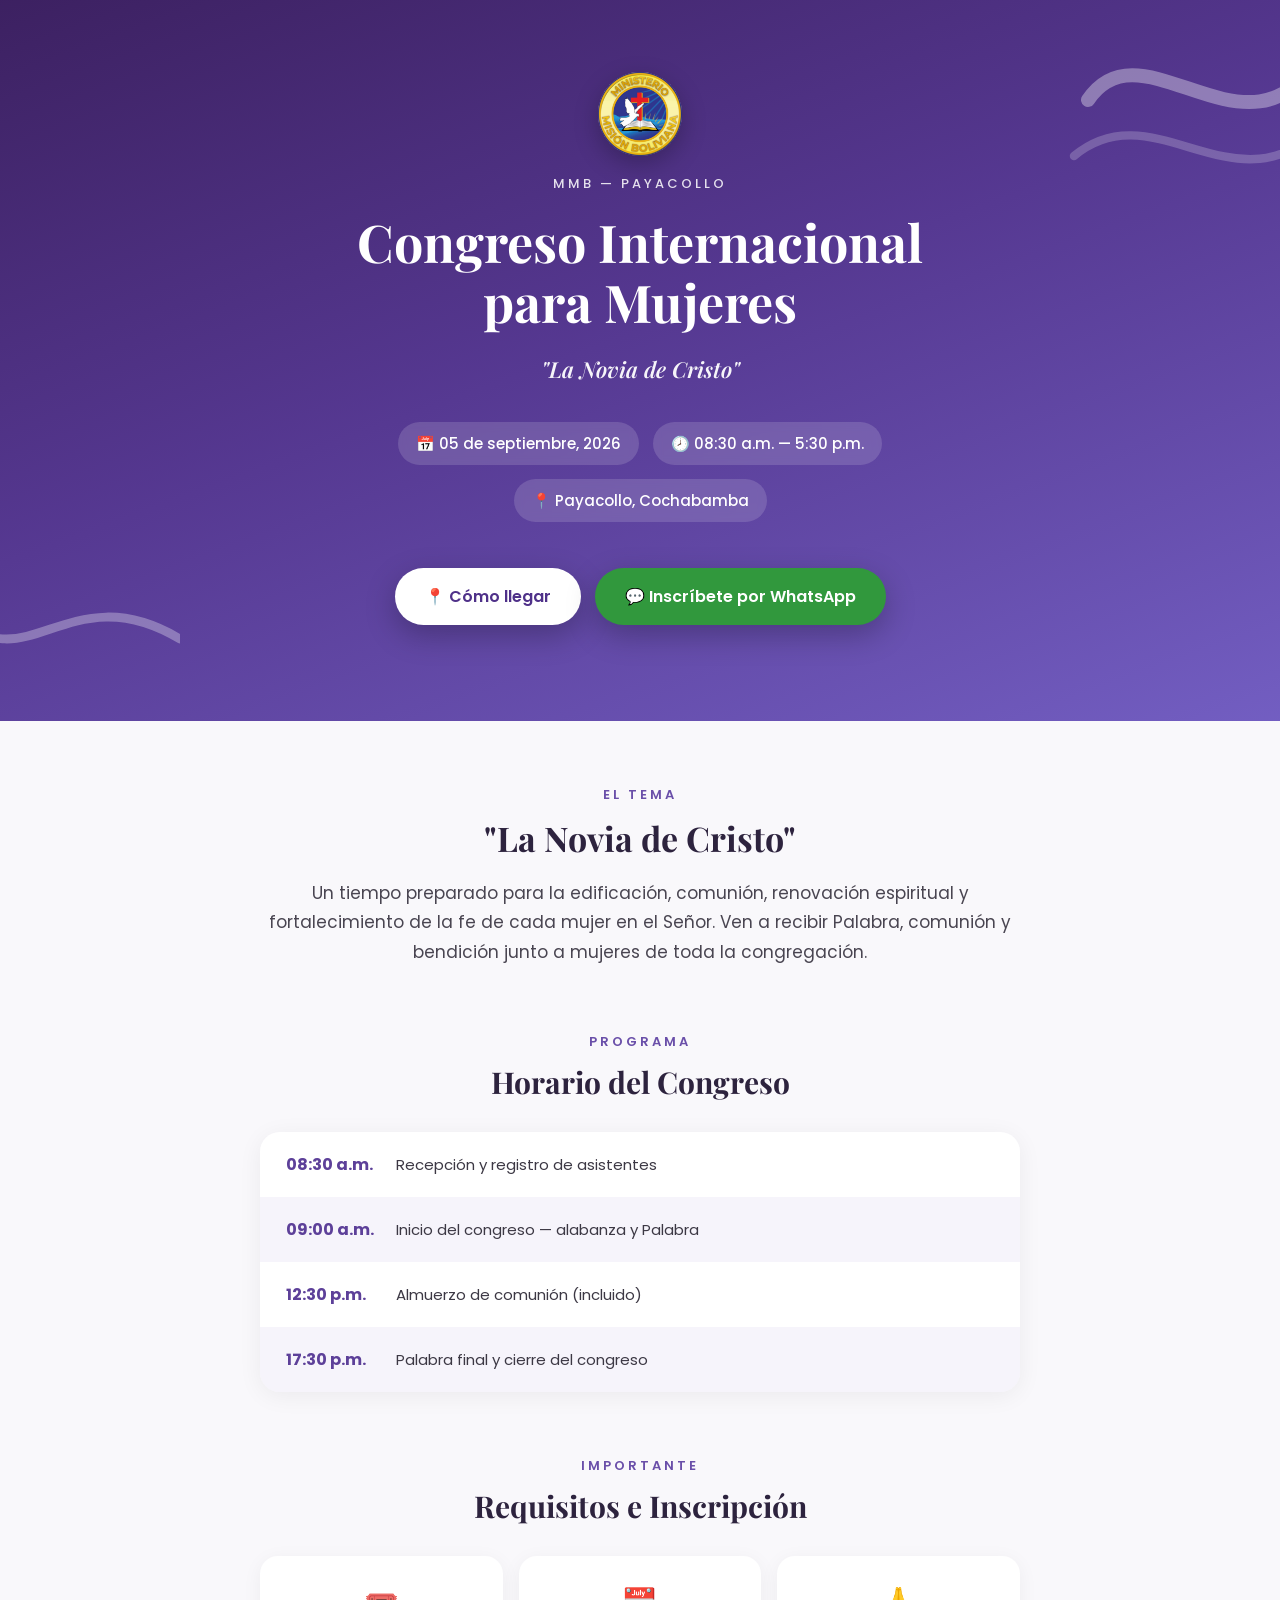
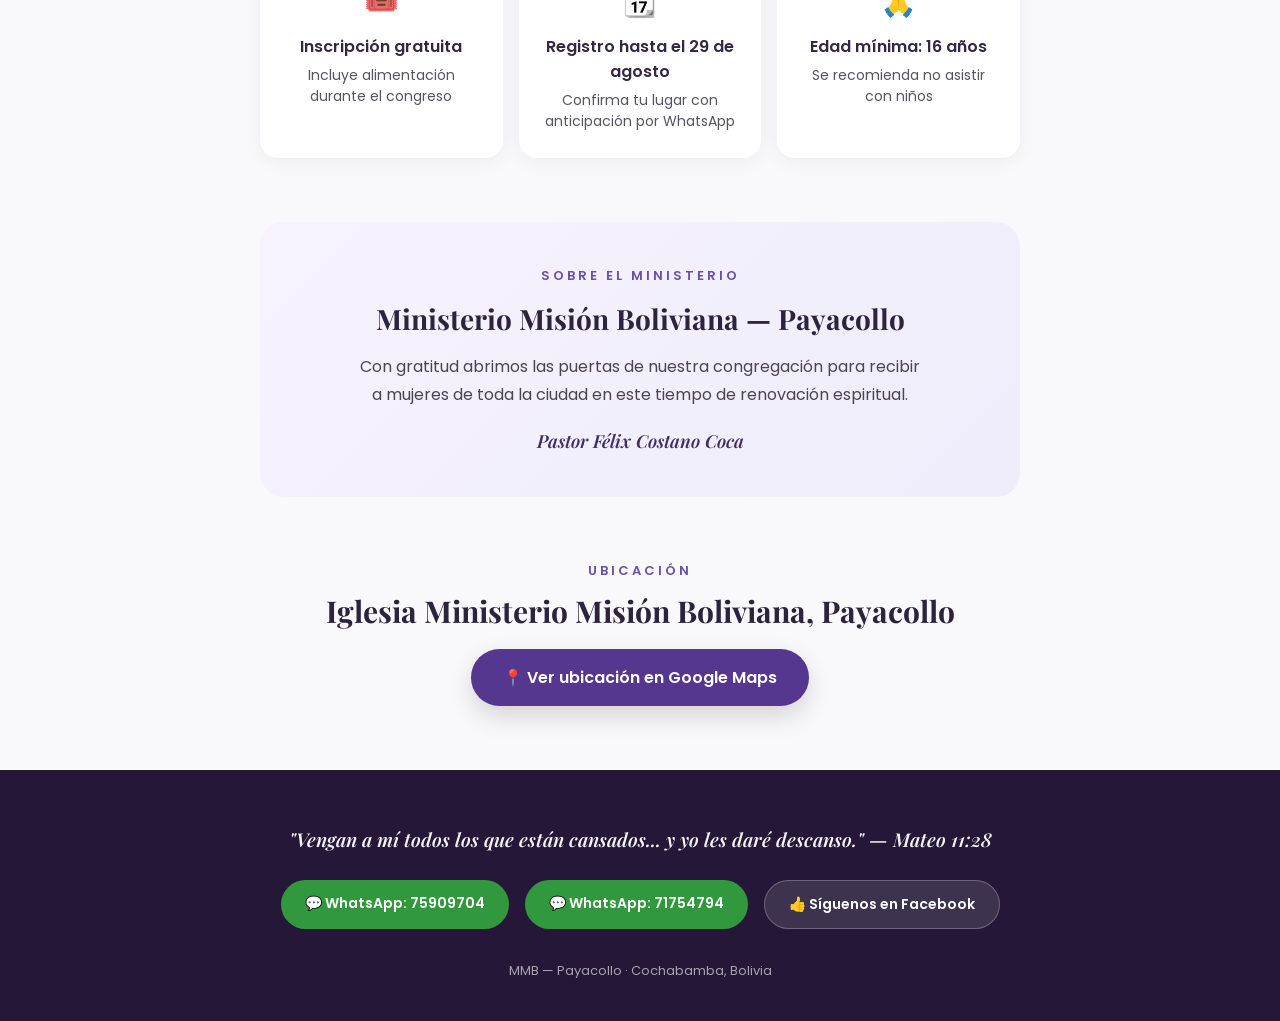
==== commit fc87b000: "Reemplaza ícono escudo con logo oficial MMB en sección hero Co-Authored-By: Claude Sonnet 4.6 <norep" ====
--- a/publicity.html
+++ b/publicity.html
@@ -384,7 +384,7 @@
   </script>
 
   <script type="__bundler/template">
-"<!DOCTYPE html>\n<html lang=\"es\"><head>\n<meta charset=\"utf-8\">\n<meta name=\"viewport\" content=\"width=device-width, initial-scale=1\">\n<title>Congreso Internacional para Mujeres — MMB Payacollo<\u002Ftitle>\n\n<style>\n  /* cyrillic */\n@font-face {\n  font-family: 'Playfair Display';\n  font-style: italic;\n  font-weight: 600;\n  font-display: swap;\n  src: url(\"9805a4a0-f107-4fca-a25f-d5557f6f3c7e\") format('woff2');\n  unicode-range: U+0301, U+0400-045F, U+0490-0491, U+04B0-04B1, U+2116;\n}\n/* vietnamese */\n@font-face {\n  font-family: 'Playfair Display';\n  font-style: italic;\n  font-weight: 600;\n  font-display: swap;\n  src: url(\"f183bb77-7f01-4dae-860a-75a1aeb3203a\") format('woff2');\n  unicode-range: U+0102-0103, U+0110-0111, U+0128-0129, U+0168-0169, U+01A0-01A1, U+01AF-01B0, U+0300-0301, U+0303-0304, U+0308-0309, U+0323, U+0329, U+1EA0-1EF9, U+20AB;\n}\n/* latin-ext */\n@font-face {\n  font-family: 'Playfair Display';\n  font-style: italic;\n  font-weight: 600;\n  font-display: swap;\n  src: url(\"4990362f-ae4d-49e9-809c-7d198f4843f3\") format('woff2');\n  unicode-range: U+0100-02BA, U+02BD-02C5, U+02C7-02CC, U+02CE-02D7, U+02DD-02FF, U+0304, U+0308, U+0329, U+1D00-1DBF, U+1E00-1E9F, U+1EF2-1EFF, U+2020, U+20A0-20AB, U+20AD-20C0, U+2113, U+2C60-2C7F, U+A720-A7FF;\n}\n/* latin */\n@font-face {\n  font-family: 'Playfair Display';\n  font-style: italic;\n  font-weight: 600;\n  font-display: swap;\n  src: url(\"1eaebc76-df85-48be-a706-9683d5e587bc\") format('woff2');\n  unicode-range: U+0000-00FF, U+0131, U+0152-0153, U+02BB-02BC, U+02C6, U+02DA, U+02DC, U+0304, U+0308, U+0329, U+2000-206F, U+20AC, U+2122, U+2191, U+2193, U+2212, U+2215, U+FEFF, U+FFFD;\n}\n/* cyrillic */\n@font-face {\n  font-family: 'Playfair Display';\n  font-style: normal;\n  font-weight: 600;\n  font-display: swap;\n  src: url(\"640e6834-7a9c-403c-a901-fe113c8e46b7\") format('woff2');\n  unicode-range: U+0301, U+0400-045F, U+0490-0491, U+04B0-04B1, U+2116;\n}\n/* vietnamese */\n@font-face {\n  font-family: 'Playfair Display';\n  font-style: normal;\n  font-weight: 600;\n  font-display: swap;\n  src: url(\"57c89df7-eed4-47a7-8000-53ccb7e83bc1\") format('woff2');\n  unicode-range: U+0102-0103, U+0110-0111, U+0128-0129, U+0168-0169, U+01A0-01A1, U+01AF-01B0, U+0300-0301, U+0303-0304, U+0308-0309, U+0323, U+0329, U+1EA0-1EF9, U+20AB;\n}\n/* latin-ext */\n@font-face {\n  font-family: 'Playfair Display';\n  font-style: normal;\n  font-weight: 600;\n  font-display: swap;\n  src: url(\"6bdadb6c-3854-40c5-86ef-2164a6b8a836\") format('woff2');\n  unicode-range: U+0100-02BA, U+02BD-02C5, U+02C7-02CC, U+02CE-02D7, U+02DD-02FF, U+0304, U+0308, U+0329, U+1D00-1DBF, U+1E00-1E9F, U+1EF2-1EFF, U+2020, U+20A0-20AB, U+20AD-20C0, U+2113, U+2C60-2C7F, U+A720-A7FF;\n}\n/* latin */\n@font-face {\n  font-family: 'Playfair Display';\n  font-style: normal;\n  font-weight: 600;\n  font-display: swap;\n  src: url(\"ca71bdd9-085d-48db-8db3-1ee5075dfdd4\") format('woff2');\n  unicode-range: U+0000-00FF, U+0131, U+0152-0153, U+02BB-02BC, U+02C6, U+02DA, U+02DC, U+0304, U+0308, U+0329, U+2000-206F, U+20AC, U+2122, U+2191, U+2193, U+2212, U+2215, U+FEFF, U+FFFD;\n}\n/* cyrillic */\n@font-face {\n  font-family: 'Playfair Display';\n  font-style: normal;\n  font-weight: 700;\n  font-display: swap;\n  src: url(\"640e6834-7a9c-403c-a901-fe113c8e46b7\") format('woff2');\n  unicode-range: U+0301, U+0400-045F, U+0490-0491, U+04B0-04B1, U+2116;\n}\n/* vietnamese */\n@font-face {\n  font-family: 'Playfair Display';\n  font-style: normal;\n  font-weight: 700;\n  font-display: swap;\n  src: url(\"57c89df7-eed4-47a7-8000-53ccb7e83bc1\") format('woff2');\n  unicode-range: U+0102-0103, U+0110-0111, U+0128-0129, U+0168-0169, U+01A0-01A1, U+01AF-01B0, U+0300-0301, U+0303-0304, U+0308-0309, U+0323, U+0329, U+1EA0-1EF9, U+20AB;\n}\n/* latin-ext */\n@font-face {\n  font-family: 'Playfair Display';\n  font-style: normal;\n  font-weight: 700;\n  font-display: swap;\n  src: url(\"6bdadb6c-3854-40c5-86ef-2164a6b8a836\") format('woff2');\n  unicode-range: U+0100-02BA, U+02BD-02C5, U+02C7-02CC, U+02CE-02D7, U+02DD-02FF, U+0304, U+0308, U+0329, U+1D00-1DBF, U+1E00-1E9F, U+1EF2-1EFF, U+2020, U+20A0-20AB, U+20AD-20C0, U+2113, U+2C60-2C7F, U+A720-A7FF;\n}\n/* latin */\n@font-face {\n  font-family: 'Playfair Display';\n  font-style: normal;\n  font-weight: 700;\n  font-display: swap;\n  src: url(\"ca71bdd9-085d-48db-8db3-1ee5075dfdd4\") format('woff2');\n  unicode-range: U+0000-00FF, U+0131, U+0152-0153, U+02BB-02BC, U+02C6, U+02DA, U+02DC, U+0304, U+0308, U+0329, U+2000-206F, U+20AC, U+2122, U+2191, U+2193, U+2212, U+2215, U+FEFF, U+FFFD;\n}\n/* devanagari */\n@font-face {\n  font-family: 'Poppins';\n  font-style: normal;\n  font-weight: 300;\n  font-display: swap;\n  src: url(\"5100620b-36a0-42e6-b06e-96e135a83cb7\") format('woff2');\n  unicode-range: U+0900-097F, U+1CD0-1CF9, U+200C-200D, U+20A8, U+20B9, U+20F0, U+25CC, U+A830-A839, U+A8E0-A8FF, U+11B00-11B09;\n}\n/* latin-ext */\n@font-face {\n  font-family: 'Poppins';\n  font-style: normal;\n  font-weight: 300;\n  font-display: swap;\n  src: url(\"32a0f164-2a71-49c4-b02c-748ac83bfa1c\") format('woff2');\n  unicode-range: U+0100-02BA, U+02BD-02C5, U+02C7-02CC, U+02CE-02D7, U+02DD-02FF, U+0304, U+0308, U+0329, U+1D00-1DBF, U+1E00-1E9F, U+1EF2-1EFF, U+2020, U+20A0-20AB, U+20AD-20C0, U+2113, U+2C60-2C7F, U+A720-A7FF;\n}\n/* latin */\n@font-face {\n  font-family: 'Poppins';\n  font-style: normal;\n  font-weight: 300;\n  font-display: swap;\n  src: url(\"9dfd30e3-a050-4c4a-a52e-8d3dc99f97e5\") format('woff2');\n  unicode-range: U+0000-00FF, U+0131, U+0152-0153, U+02BB-02BC, U+02C6, U+02DA, U+02DC, U+0304, U+0308, U+0329, U+2000-206F, U+20AC, U+2122, U+2191, U+2193, U+2212, U+2215, U+FEFF, U+FFFD;\n}\n/* devanagari */\n@font-face {\n  font-family: 'Poppins';\n  font-style: normal;\n  font-weight: 400;\n  font-display: swap;\n  src: url(\"7ef36b28-625a-4b91-85cf-964d93b6f383\") format('woff2');\n  unicode-range: U+0900-097F, U+1CD0-1CF9, U+200C-200D, U+20A8, U+20B9, U+20F0, U+25CC, U+A830-A839, U+A8E0-A8FF, U+11B00-11B09;\n}\n/* latin-ext */\n@font-face {\n  font-family: 'Poppins';\n  font-style: normal;\n  font-weight: 400;\n  font-display: swap;\n  src: url(\"0cecb669-0d77-4861-94dc-422527e537c9\") format('woff2');\n  unicode-range: U+0100-02BA, U+02BD-02C5, U+02C7-02CC, U+02CE-02D7, U+02DD-02FF, U+0304, U+0308, U+0329, U+1D00-1DBF, U+1E00-1E9F, U+1EF2-1EFF, U+2020, U+20A0-20AB, U+20AD-20C0, U+2113, U+2C60-2C7F, U+A720-A7FF;\n}\n/* latin */\n@font-face {\n  font-family: 'Poppins';\n  font-style: normal;\n  font-weight: 400;\n  font-display: swap;\n  src: url(\"db8ee92f-0484-4d8d-8b41-bf1e722db807\") format('woff2');\n  unicode-range: U+0000-00FF, U+0131, U+0152-0153, U+02BB-02BC, U+02C6, U+02DA, U+02DC, U+0304, U+0308, U+0329, U+2000-206F, U+20AC, U+2122, U+2191, U+2193, U+2212, U+2215, U+FEFF, U+FFFD;\n}\n/* devanagari */\n@font-face {\n  font-family: 'Poppins';\n  font-style: normal;\n  font-weight: 500;\n  font-display: swap;\n  src: url(\"bc044e20-81d5-4602-87ea-b7e609689cf3\") format('woff2');\n  unicode-range: U+0900-097F, U+1CD0-1CF9, U+200C-200D, U+20A8, U+20B9, U+20F0, U+25CC, U+A830-A839, U+A8E0-A8FF, U+11B00-11B09;\n}\n/* latin-ext */\n@font-face {\n  font-family: 'Poppins';\n  font-style: normal;\n  font-weight: 500;\n  font-display: swap;\n  src: url(\"4e16057d-008d-4f89-af38-0d8223c39b2c\") format('woff2');\n  unicode-range: U+0100-02BA, U+02BD-02C5, U+02C7-02CC, U+02CE-02D7, U+02DD-02FF, U+0304, U+0308, U+0329, U+1D00-1DBF, U+1E00-1E9F, U+1EF2-1EFF, U+2020, U+20A0-20AB, U+20AD-20C0, U+2113, U+2C60-2C7F, U+A720-A7FF;\n}\n/* latin */\n@font-face {\n  font-family: 'Poppins';\n  font-style: normal;\n  font-weight: 500;\n  font-display: swap;\n  src: url(\"2444fbf0-aa41-4e29-ae35-dae27b404832\") format('woff2');\n  unicode-range: U+0000-00FF, U+0131, U+0152-0153, U+02BB-02BC, U+02C6, U+02DA, U+02DC, U+0304, U+0308, U+0329, U+2000-206F, U+20AC, U+2122, U+2191, U+2193, U+2212, U+2215, U+FEFF, U+FFFD;\n}\n/* devanagari */\n@font-face {\n  font-family: 'Poppins';\n  font-style: normal;\n  font-weight: 600;\n  font-display: swap;\n  src: url(\"a6ee885d-6738-4563-a37c-a8765db540b7\") format('woff2');\n  unicode-range: U+0900-097F, U+1CD0-1CF9, U+200C-200D, U+20A8, U+20B9, U+20F0, U+25CC, U+A830-A839, U+A8E0-A8FF, U+11B00-11B09;\n}\n/* latin-ext */\n@font-face {\n  font-family: 'Poppins';\n  font-style: normal;\n  font-weight: 600;\n  font-display: swap;\n  src: url(\"2f997917-7c3f-4deb-9e6c-13daa00797eb\") format('woff2');\n  unicode-range: U+0100-02BA, U+02BD-02C5, U+02C7-02CC, U+02CE-02D7, U+02DD-02FF, U+0304, U+0308, U+0329, U+1D00-1DBF, U+1E00-1E9F, U+1EF2-1EFF, U+2020, U+20A0-20AB, U+20AD-20C0, U+2113, U+2C60-2C7F, U+A720-A7FF;\n}\n/* latin */\n@font-face {\n  font-family: 'Poppins';\n  font-style: normal;\n  font-weight: 600;\n  font-display: swap;\n  src: url(\"fc087b0b-75df-4170-a28e-0c9eceec5a91\") format('woff2');\n  unicode-range: U+0000-00FF, U+0131, U+0152-0153, U+02BB-02BC, U+02C6, U+02DA, U+02DC, U+0304, U+0308, U+0329, U+2000-206F, U+20AC, U+2122, U+2191, U+2193, U+2212, U+2215, U+FEFF, U+FFFD;\n}\n/* devanagari */\n@font-face {\n  font-family: 'Poppins';\n  font-style: normal;\n  font-weight: 700;\n  font-display: swap;\n  src: url(\"6454e767-106f-41ba-9b3e-e37af386a0d6\") format('woff2');\n  unicode-range: U+0900-097F, U+1CD0-1CF9, U+200C-200D, U+20A8, U+20B9, U+20F0, U+25CC, U+A830-A839, U+A8E0-A8FF, U+11B00-11B09;\n}\n/* latin-ext */\n@font-face {\n  font-family: 'Poppins';\n  font-style: normal;\n  font-weight: 700;\n  font-display: swap;\n  src: url(\"30b0658c-3333-4435-90bd-3749803ae18a\") format('woff2');\n  unicode-range: U+0100-02BA, U+02BD-02C5, U+02C7-02CC, U+02CE-02D7, U+02DD-02FF, U+0304, U+0308, U+0329, U+1D00-1DBF, U+1E00-1E9F, U+1EF2-1EFF, U+2020, U+20A0-20AB, U+20AD-20C0, U+2113, U+2C60-2C7F, U+A720-A7FF;\n}\n/* latin */\n@font-face {\n  font-family: 'Poppins';\n  font-style: normal;\n  font-weight: 700;\n  font-display: swap;\n  src: url(\"4aec18f2-2a9d-4d8a-9f25-1ebe7c436f6d\") format('woff2');\n  unicode-range: U+0000-00FF, U+0131, U+0152-0153, U+02BB-02BC, U+02C6, U+02DA, U+02DC, U+0304, U+0308, U+0329, U+2000-206F, U+20AC, U+2122, U+2191, U+2193, U+2212, U+2215, U+FEFF, U+FFFD;\n}\n\n  body { margin: 0; background: oklch(0.98 0.005 300); font-family: 'Poppins', sans-serif; }\n  a { color: inherit; text-decoration: none; }\n  ::selection { background: oklch(0.55 0.15 300 / 0.3); }\n<\u002Fstyle>\n<\u002Fhead>\n<body>\n\n<div style=\"position:relative; overflow:hidden; background:linear-gradient(160deg, oklch(0.32 0.11 300) 0%, oklch(0.42 0.14 295) 45%, oklch(0.55 0.15 290) 100%); padding:72px 24px 96px; text-align:center; color:white;\">\n  <svg style=\"position:absolute; top:-40px; right:-60px; width:280px; opacity:0.35;\" viewBox=\"0 0 200 200\"><path d=\"M20,100 C60,40 140,160 190,60\" stroke=\"white\" stroke-width=\"10\" fill=\"none\" stroke-linecap=\"round\"><\u002Fpath><path d=\"M10,140 C70,90 130,190 195,110\" stroke=\"white\" stroke-width=\"6\" fill=\"none\" stroke-linecap=\"round\" opacity=\"0.6\"><\u002Fpath><\u002Fsvg>\n  <svg style=\"position:absolute; bottom:-50px; left:-40px; width:220px; opacity:0.3;\" viewBox=\"0 0 200 200\"><path d=\"M0,60 C60,120 100,20 200,80\" stroke=\"white\" stroke-width=\"8\" fill=\"none\" stroke-linecap=\"round\"><\u002Fpath><\u002Fsvg>\n\n  <div style=\"position:relative; display:flex; flex-direction:column; align-items:center; gap:18px; max-width:720px; margin:0 auto;\">\n    <div style=\"width:84px; height:84px; border-radius:50%; background:white; display:flex; align-items:center; justify-content:center; box-shadow:0 8px 24px rgba(0,0,0,0.25);\">\n      <svg width=\"46\" height=\"46\" viewBox=\"0 0 24 24\" fill=\"none\">\n        <path d=\"M12 2L4 6v6c0 5 3.5 8.5 8 10 4.5-1.5 8-5 8-10V6l-8-4z\" fill=\"oklch(0.42 0.14 295)\"><\u002Fpath>\n        <path d=\"M9 12h6M12 9v6\" stroke=\"white\" stroke-width=\"1.6\" stroke-linecap=\"round\"><\u002Fpath>\n      <\u002Fsvg>\n    <\u002Fdiv>\n    <p style=\"margin:0; letter-spacing:3px; font-size:13px; font-weight:500; opacity:0.85; text-transform:uppercase;\">MMB — Payacollo<\u002Fp>\n    <h1 style=\"margin:0; font-family:'Playfair Display', serif; font-size:clamp(32px,6vw,52px); line-height:1.15; font-weight:700; text-wrap:pretty;\">Congreso Internacional<br>para Mujeres<\u002Fh1>\n    <p style=\"margin:4px 0 0; font-family:'Playfair Display', serif; font-style:italic; font-size:22px; opacity:0.95;\">\"La Novia de Cristo\"<\u002Fp>\n\n    <div style=\"display:flex; flex-wrap:wrap; gap:14px; justify-content:center; margin-top:20px; font-size:15px; font-weight:500;\">\n      <span style=\"background:rgba(255,255,255,0.15); padding:10px 18px; border-radius:30px; backdrop-filter:blur(4px);\">📅 05 de septiembre, 2026<\u002Fspan>\n      <span style=\"background:rgba(255,255,255,0.15); padding:10px 18px; border-radius:30px; backdrop-filter:blur(4px);\">🕗 08:30 a.m. — 5:30 p.m.<\u002Fspan>\n      <span style=\"background:rgba(255,255,255,0.15); padding:10px 18px; border-radius:30px; backdrop-filter:blur(4px);\">📍 Payacollo, Cochabamba<\u002Fspan>\n    <\u002Fdiv>\n\n    <div style=\"display:flex; flex-wrap:wrap; gap:14px; justify-content:center; margin-top:28px;\">\n      <a href=\"https://maps.app.goo.gl/XKVC9JegJcM4G3Ui9\" target=\"_blank\" rel=\"noopener\" style=\"background:white; color:oklch(0.4 0.14 295); padding:16px 30px; border-radius:40px; font-weight:600; font-size:16px; box-shadow:0 10px 30px rgba(0,0,0,0.25); display:inline-flex; align-items:center; gap:8px;\">\n        📍 Cómo llegar\n      <\u002Fa>\n      <a href=\"https://wa.me/59175909704\" target=\"_blank\" rel=\"noopener\" style=\"background:oklch(0.6 0.16 145); color:white; padding:16px 30px; border-radius:40px; font-weight:600; font-size:16px; box-shadow:0 10px 30px rgba(0,0,0,0.25); display:inline-flex; align-items:center; gap:8px;\">\n        💬 Inscríbete por WhatsApp\n      <\u002Fa>\n    <\u002Fdiv>\n  <\u002Fdiv>\n<\u002Fdiv>\n\n<div style=\"max-width:760px; margin:0 auto; padding:64px 24px;\">\n  <section style=\"text-align:center; margin-bottom:64px;\">\n    <p style=\"letter-spacing:3px; font-size:13px; font-weight:600; color:oklch(0.5 0.14 295); text-transform:uppercase; margin:0 0 10px;\">El Tema<\u002Fp>\n    <h2 style=\"font-family:'Playfair Display', serif; font-size:clamp(26px,4vw,34px); margin:0 0 18px; color:oklch(0.28 0.05 300);\">\"La Novia de Cristo\"<\u002Fh2>\n    <p style=\"font-size:17px; line-height:1.75; color:oklch(0.4 0.02 300); margin:0;\">Un tiempo preparado para la edificación, comunión, renovación espiritual y fortalecimiento de la fe de cada mujer en el Señor. Ven a recibir Palabra, comunión y bendición junto a mujeres de toda la congregación.<\u002Fp>\n  <\u002Fsection>\n\n  <section style=\"margin-bottom:64px;\">\n    <p style=\"letter-spacing:3px; font-size:13px; font-weight:600; color:oklch(0.5 0.14 295); text-transform:uppercase; margin:0 0 10px; text-align:center;\">Programa<\u002Fp>\n    <h2 style=\"font-family:'Playfair Display', serif; font-size:clamp(24px,4vw,30px); margin:0 0 30px; color:oklch(0.28 0.05 300); text-align:center;\">Horario del Congreso<\u002Fh2>\n    <div style=\"display:flex; flex-direction:column; gap:0; border-radius:20px; overflow:hidden; box-shadow:0 4px 24px rgba(0,0,0,0.06);\">\n      <div style=\"display:flex; align-items:center; gap:20px; padding:20px 26px; background:white;\">\n        <span style=\"font-weight:700; color:oklch(0.45 0.14 295); font-size:16px; min-width:90px;\">08:30 a.m.<\u002Fspan>\n        <span style=\"color:oklch(0.35 0.02 300); font-size:15px;\">Recepción y registro de asistentes<\u002Fspan>\n      <\u002Fdiv>\n      <div style=\"display:flex; align-items:center; gap:20px; padding:20px 26px; background:oklch(0.97 0.01 300);\">\n        <span style=\"font-weight:700; color:oklch(0.45 0.14 295); font-size:16px; min-width:90px;\">09:00 a.m.<\u002Fspan>\n        <span style=\"color:oklch(0.35 0.02 300); font-size:15px;\">Inicio del congreso — alabanza y Palabra<\u002Fspan>\n      <\u002Fdiv>\n      <div style=\"display:flex; align-items:center; gap:20px; padding:20px 26px; background:white;\">\n        <span style=\"font-weight:700; color:oklch(0.45 0.14 295); font-size:16px; min-width:90px;\">12:30 p.m.<\u002Fspan>\n        <span style=\"color:oklch(0.35 0.02 300); font-size:15px;\">Almuerzo de comunión (incluido)<\u002Fspan>\n      <\u002Fdiv>\n      <div style=\"display:flex; align-items:center; gap:20px; padding:20px 26px; background:oklch(0.97 0.01 300);\">\n        <span style=\"font-weight:700; color:oklch(0.45 0.14 295); font-size:16px; min-width:90px;\">17:30 p.m.<\u002Fspan>\n        <span style=\"color:oklch(0.35 0.02 300); font-size:15px;\">Palabra final y cierre del congreso<\u002Fspan>\n      <\u002Fdiv>\n    <\u002Fdiv>\n  <\u002Fsection>\n\n  <section style=\"margin-bottom:64px;\">\n    <p style=\"letter-spacing:3px; font-size:13px; font-weight:600; color:oklch(0.5 0.14 295); text-transform:uppercase; margin:0 0 10px; text-align:center;\">Importante<\u002Fp>\n    <h2 style=\"font-family:'Playfair Display', serif; font-size:clamp(24px,4vw,30px); margin:0 0 30px; color:oklch(0.28 0.05 300); text-align:center;\">Requisitos e Inscripción<\u002Fh2>\n    <div style=\"display:grid; grid-template-columns:repeat(auto-fit, minmax(210px,1fr)); gap:16px;\">\n      <div style=\"background:white; border-radius:18px; padding:26px; text-align:center; box-shadow:0 4px 20px rgba(0,0,0,0.05);\">\n        <div style=\"font-size:28px; margin-bottom:10px;\">🎟️<\u002Fdiv>\n        <p style=\"margin:0 0 6px; font-weight:600; color:oklch(0.3 0.05 300);\">Inscripción gratuita<\u002Fp>\n        <p style=\"margin:0; font-size:14px; color:oklch(0.45 0.02 300); line-height:1.5;\">Incluye alimentación durante el congreso<\u002Fp>\n      <\u002Fdiv>\n      <div style=\"background:white; border-radius:18px; padding:26px; text-align:center; box-shadow:0 4px 20px rgba(0,0,0,0.05);\">\n        <div style=\"font-size:28px; margin-bottom:10px;\">📆<\u002Fdiv>\n        <p style=\"margin:0 0 6px; font-weight:600; color:oklch(0.3 0.05 300);\">Registro hasta el 29 de agosto<\u002Fp>\n        <p style=\"margin:0; font-size:14px; color:oklch(0.45 0.02 300); line-height:1.5;\">Confirma tu lugar con anticipación por WhatsApp<\u002Fp>\n      <\u002Fdiv>\n      <div style=\"background:white; border-radius:18px; padding:26px; text-align:center; box-shadow:0 4px 20px rgba(0,0,0,0.05);\">\n        <div style=\"font-size:28px; margin-bottom:10px;\">🙏<\u002Fdiv>\n        <p style=\"margin:0 0 6px; font-weight:600; color:oklch(0.3 0.05 300);\">Edad mínima: 16 años<\u002Fp>\n        <p style=\"margin:0; font-size:14px; color:oklch(0.45 0.02 300); line-height:1.5;\">Se recomienda no asistir con niños<\u002Fp>\n      <\u002Fdiv>\n    <\u002Fdiv>\n  <\u002Fsection>\n\n  <section style=\"text-align:center; margin-bottom:64px; background:linear-gradient(135deg, oklch(0.97 0.015 300), oklch(0.95 0.02 295)); border-radius:24px; padding:44px 28px;\">\n    <p style=\"letter-spacing:3px; font-size:13px; font-weight:600; color:oklch(0.5 0.14 295); text-transform:uppercase; margin:0 0 14px;\">Sobre el ministerio<\u002Fp>\n    <h2 style=\"font-family:'Playfair Display', serif; font-size:clamp(22px,4vw,28px); margin:0 0 16px; color:oklch(0.28 0.05 300);\">Ministerio Misión Boliviana — Payacollo<\u002Fh2>\n    <p style=\"font-size:16px; line-height:1.75; color:oklch(0.4 0.02 300); max-width:560px; margin:0 auto 20px;\">Con gratitud abrimos las puertas de nuestra congregación para recibir a mujeres de toda la ciudad en este tiempo de renovación espiritual.<\u002Fp>\n    <p style=\"font-family:'Playfair Display', serif; font-style:italic; font-size:18px; color:oklch(0.35 0.1 295); margin:0;\">Pastor Félix Costano Coca<\u002Fp>\n  <\u002Fsection>\n\n  <section style=\"text-align:center;\">\n    <p style=\"letter-spacing:3px; font-size:13px; font-weight:600; color:oklch(0.5 0.14 295); text-transform:uppercase; margin:0 0 10px;\">Ubicación<\u002Fp>\n    <h2 style=\"font-family:'Playfair Display', serif; font-size:clamp(24px,4vw,30px); margin:0 0 18px; color:oklch(0.28 0.05 300);\">Iglesia Ministerio Misión Boliviana, Payacollo<\u002Fh2>\n    <a href=\"https://maps.app.goo.gl/XKVC9JegJcM4G3Ui9\" target=\"_blank\" rel=\"noopener\" style=\"display:inline-flex; align-items:center; gap:10px; background:oklch(0.42 0.14 295); color:white; padding:16px 32px; border-radius:40px; font-weight:600; font-size:16px; box-shadow:0 10px 26px rgba(0,0,0,0.15);\">\n      📍 Ver ubicación en Google Maps\n    <\u002Fa>\n  <\u002Fsection>\n<\u002Fdiv>\n\n<div style=\"background:oklch(0.24 0.06 300); color:white; padding:56px 24px 40px; text-align:center;\">\n  <p style=\"font-family:'Playfair Display', serif; font-style:italic; font-size:19px; margin:0 0 28px; opacity:0.95;\">\"Vengan a mí todos los que están cansados... y yo les daré descanso.\" — Mateo 11:28<\u002Fp>\n  <div style=\"display:flex; flex-wrap:wrap; gap:16px; justify-content:center; margin-bottom:32px;\">\n    <a href=\"https://wa.me/59175909704\" target=\"_blank\" rel=\"noopener\" style=\"background:oklch(0.6 0.16 145); color:white; padding:13px 24px; border-radius:30px; font-weight:600; font-size:14px;\">💬 WhatsApp: 75909704<\u002Fa>\n    <a href=\"https://wa.me/59171754794\" target=\"_blank\" rel=\"noopener\" style=\"background:oklch(0.6 0.16 145); color:white; padding:13px 24px; border-radius:30px; font-weight:600; font-size:14px;\">💬 WhatsApp: 71754794<\u002Fa>\n    <a href=\"https://www.facebook.com/profile.php?id=100070021901552&amp;mibextid=ZbWKwL\" target=\"_blank\" rel=\"noopener\" style=\"background:rgba(255,255,255,0.12); color:white; padding:13px 24px; border-radius:30px; font-weight:600; font-size:14px; border:1px solid rgba(255,255,255,0.25);\">👍 Síguenos en Facebook<\u002Fa>\n  <\u002Fdiv>\n  <p style=\"margin:0; font-size:13px; opacity:0.6;\">MMB — Payacollo · Cochabamba, Bolivia<\u002Fp>\n<\u002Fdiv>\n\n\n\n<\u002Fbody><\u002Fhtml>"
+"<!DOCTYPE html>\n<html lang=\"es\"><head>\n<meta charset=\"utf-8\">\n<meta name=\"viewport\" content=\"width=device-width, initial-scale=1\">\n<title>Congreso Internacional para Mujeres — MMB Payacollo<\u002Ftitle>\n\n<style>\n  /* cyrillic */\n@font-face {\n  font-family: 'Playfair Display';\n  font-style: italic;\n  font-weight: 600;\n  font-display: swap;\n  src: url(\"9805a4a0-f107-4fca-a25f-d5557f6f3c7e\") format('woff2');\n  unicode-range: U+0301, U+0400-045F, U+0490-0491, U+04B0-04B1, U+2116;\n}\n/* vietnamese */\n@font-face {\n  font-family: 'Playfair Display';\n  font-style: italic;\n  font-weight: 600;\n  font-display: swap;\n  src: url(\"f183bb77-7f01-4dae-860a-75a1aeb3203a\") format('woff2');\n  unicode-range: U+0102-0103, U+0110-0111, U+0128-0129, U+0168-0169, U+01A0-01A1, U+01AF-01B0, U+0300-0301, U+0303-0304, U+0308-0309, U+0323, U+0329, U+1EA0-1EF9, U+20AB;\n}\n/* latin-ext */\n@font-face {\n  font-family: 'Playfair Display';\n  font-style: italic;\n  font-weight: 600;\n  font-display: swap;\n  src: url(\"4990362f-ae4d-49e9-809c-7d198f4843f3\") format('woff2');\n  unicode-range: U+0100-02BA, U+02BD-02C5, U+02C7-02CC, U+02CE-02D7, U+02DD-02FF, U+0304, U+0308, U+0329, U+1D00-1DBF, U+1E00-1E9F, U+1EF2-1EFF, U+2020, U+20A0-20AB, U+20AD-20C0, U+2113, U+2C60-2C7F, U+A720-A7FF;\n}\n/* latin */\n@font-face {\n  font-family: 'Playfair Display';\n  font-style: italic;\n  font-weight: 600;\n  font-display: swap;\n  src: url(\"1eaebc76-df85-48be-a706-9683d5e587bc\") format('woff2');\n  unicode-range: U+0000-00FF, U+0131, U+0152-0153, U+02BB-02BC, U+02C6, U+02DA, U+02DC, U+0304, U+0308, U+0329, U+2000-206F, U+20AC, U+2122, U+2191, U+2193, U+2212, U+2215, U+FEFF, U+FFFD;\n}\n/* cyrillic */\n@font-face {\n  font-family: 'Playfair Display';\n  font-style: normal;\n  font-weight: 600;\n  font-display: swap;\n  src: url(\"640e6834-7a9c-403c-a901-fe113c8e46b7\") format('woff2');\n  unicode-range: U+0301, U+0400-045F, U+0490-0491, U+04B0-04B1, U+2116;\n}\n/* vietnamese */\n@font-face {\n  font-family: 'Playfair Display';\n  font-style: normal;\n  font-weight: 600;\n  font-display: swap;\n  src: url(\"57c89df7-eed4-47a7-8000-53ccb7e83bc1\") format('woff2');\n  unicode-range: U+0102-0103, U+0110-0111, U+0128-0129, U+0168-0169, U+01A0-01A1, U+01AF-01B0, U+0300-0301, U+0303-0304, U+0308-0309, U+0323, U+0329, U+1EA0-1EF9, U+20AB;\n}\n/* latin-ext */\n@font-face {\n  font-family: 'Playfair Display';\n  font-style: normal;\n  font-weight: 600;\n  font-display: swap;\n  src: url(\"6bdadb6c-3854-40c5-86ef-2164a6b8a836\") format('woff2');\n  unicode-range: U+0100-02BA, U+02BD-02C5, U+02C7-02CC, U+02CE-02D7, U+02DD-02FF, U+0304, U+0308, U+0329, U+1D00-1DBF, U+1E00-1E9F, U+1EF2-1EFF, U+2020, U+20A0-20AB, U+20AD-20C0, U+2113, U+2C60-2C7F, U+A720-A7FF;\n}\n/* latin */\n@font-face {\n  font-family: 'Playfair Display';\n  font-style: normal;\n  font-weight: 600;\n  font-display: swap;\n  src: url(\"ca71bdd9-085d-48db-8db3-1ee5075dfdd4\") format('woff2');\n  unicode-range: U+0000-00FF, U+0131, U+0152-0153, U+02BB-02BC, U+02C6, U+02DA, U+02DC, U+0304, U+0308, U+0329, U+2000-206F, U+20AC, U+2122, U+2191, U+2193, U+2212, U+2215, U+FEFF, U+FFFD;\n}\n/* cyrillic */\n@font-face {\n  font-family: 'Playfair Display';\n  font-style: normal;\n  font-weight: 700;\n  font-display: swap;\n  src: url(\"640e6834-7a9c-403c-a901-fe113c8e46b7\") format('woff2');\n  unicode-range: U+0301, U+0400-045F, U+0490-0491, U+04B0-04B1, U+2116;\n}\n/* vietnamese */\n@font-face {\n  font-family: 'Playfair Display';\n  font-style: normal;\n  font-weight: 700;\n  font-display: swap;\n  src: url(\"57c89df7-eed4-47a7-8000-53ccb7e83bc1\") format('woff2');\n  unicode-range: U+0102-0103, U+0110-0111, U+0128-0129, U+0168-0169, U+01A0-01A1, U+01AF-01B0, U+0300-0301, U+0303-0304, U+0308-0309, U+0323, U+0329, U+1EA0-1EF9, U+20AB;\n}\n/* latin-ext */\n@font-face {\n  font-family: 'Playfair Display';\n  font-style: normal;\n  font-weight: 700;\n  font-display: swap;\n  src: url(\"6bdadb6c-3854-40c5-86ef-2164a6b8a836\") format('woff2');\n  unicode-range: U+0100-02BA, U+02BD-02C5, U+02C7-02CC, U+02CE-02D7, U+02DD-02FF, U+0304, U+0308, U+0329, U+1D00-1DBF, U+1E00-1E9F, U+1EF2-1EFF, U+2020, U+20A0-20AB, U+20AD-20C0, U+2113, U+2C60-2C7F, U+A720-A7FF;\n}\n/* latin */\n@font-face {\n  font-family: 'Playfair Display';\n  font-style: normal;\n  font-weight: 700;\n  font-display: swap;\n  src: url(\"ca71bdd9-085d-48db-8db3-1ee5075dfdd4\") format('woff2');\n  unicode-range: U+0000-00FF, U+0131, U+0152-0153, U+02BB-02BC, U+02C6, U+02DA, U+02DC, U+0304, U+0308, U+0329, U+2000-206F, U+20AC, U+2122, U+2191, U+2193, U+2212, U+2215, U+FEFF, U+FFFD;\n}\n/* devanagari */\n@font-face {\n  font-family: 'Poppins';\n  font-style: normal;\n  font-weight: 300;\n  font-display: swap;\n  src: url(\"5100620b-36a0-42e6-b06e-96e135a83cb7\") format('woff2');\n  unicode-range: U+0900-097F, U+1CD0-1CF9, U+200C-200D, U+20A8, U+20B9, U+20F0, U+25CC, U+A830-A839, U+A8E0-A8FF, U+11B00-11B09;\n}\n/* latin-ext */\n@font-face {\n  font-family: 'Poppins';\n  font-style: normal;\n  font-weight: 300;\n  font-display: swap;\n  src: url(\"32a0f164-2a71-49c4-b02c-748ac83bfa1c\") format('woff2');\n  unicode-range: U+0100-02BA, U+02BD-02C5, U+02C7-02CC, U+02CE-02D7, U+02DD-02FF, U+0304, U+0308, U+0329, U+1D00-1DBF, U+1E00-1E9F, U+1EF2-1EFF, U+2020, U+20A0-20AB, U+20AD-20C0, U+2113, U+2C60-2C7F, U+A720-A7FF;\n}\n/* latin */\n@font-face {\n  font-family: 'Poppins';\n  font-style: normal;\n  font-weight: 300;\n  font-display: swap;\n  src: url(\"9dfd30e3-a050-4c4a-a52e-8d3dc99f97e5\") format('woff2');\n  unicode-range: U+0000-00FF, U+0131, U+0152-0153, U+02BB-02BC, U+02C6, U+02DA, U+02DC, U+0304, U+0308, U+0329, U+2000-206F, U+20AC, U+2122, U+2191, U+2193, U+2212, U+2215, U+FEFF, U+FFFD;\n}\n/* devanagari */\n@font-face {\n  font-family: 'Poppins';\n  font-style: normal;\n  font-weight: 400;\n  font-display: swap;\n  src: url(\"7ef36b28-625a-4b91-85cf-964d93b6f383\") format('woff2');\n  unicode-range: U+0900-097F, U+1CD0-1CF9, U+200C-200D, U+20A8, U+20B9, U+20F0, U+25CC, U+A830-A839, U+A8E0-A8FF, U+11B00-11B09;\n}\n/* latin-ext */\n@font-face {\n  font-family: 'Poppins';\n  font-style: normal;\n  font-weight: 400;\n  font-display: swap;\n  src: url(\"0cecb669-0d77-4861-94dc-422527e537c9\") format('woff2');\n  unicode-range: U+0100-02BA, U+02BD-02C5, U+02C7-02CC, U+02CE-02D7, U+02DD-02FF, U+0304, U+0308, U+0329, U+1D00-1DBF, U+1E00-1E9F, U+1EF2-1EFF, U+2020, U+20A0-20AB, U+20AD-20C0, U+2113, U+2C60-2C7F, U+A720-A7FF;\n}\n/* latin */\n@font-face {\n  font-family: 'Poppins';\n  font-style: normal;\n  font-weight: 400;\n  font-display: swap;\n  src: url(\"db8ee92f-0484-4d8d-8b41-bf1e722db807\") format('woff2');\n  unicode-range: U+0000-00FF, U+0131, U+0152-0153, U+02BB-02BC, U+02C6, U+02DA, U+02DC, U+0304, U+0308, U+0329, U+2000-206F, U+20AC, U+2122, U+2191, U+2193, U+2212, U+2215, U+FEFF, U+FFFD;\n}\n/* devanagari */\n@font-face {\n  font-family: 'Poppins';\n  font-style: normal;\n  font-weight: 500;\n  font-display: swap;\n  src: url(\"bc044e20-81d5-4602-87ea-b7e609689cf3\") format('woff2');\n  unicode-range: U+0900-097F, U+1CD0-1CF9, U+200C-200D, U+20A8, U+20B9, U+20F0, U+25CC, U+A830-A839, U+A8E0-A8FF, U+11B00-11B09;\n}\n/* latin-ext */\n@font-face {\n  font-family: 'Poppins';\n  font-style: normal;\n  font-weight: 500;\n  font-display: swap;\n  src: url(\"4e16057d-008d-4f89-af38-0d8223c39b2c\") format('woff2');\n  unicode-range: U+0100-02BA, U+02BD-02C5, U+02C7-02CC, U+02CE-02D7, U+02DD-02FF, U+0304, U+0308, U+0329, U+1D00-1DBF, U+1E00-1E9F, U+1EF2-1EFF, U+2020, U+20A0-20AB, U+20AD-20C0, U+2113, U+2C60-2C7F, U+A720-A7FF;\n}\n/* latin */\n@font-face {\n  font-family: 'Poppins';\n  font-style: normal;\n  font-weight: 500;\n  font-display: swap;\n  src: url(\"2444fbf0-aa41-4e29-ae35-dae27b404832\") format('woff2');\n  unicode-range: U+0000-00FF, U+0131, U+0152-0153, U+02BB-02BC, U+02C6, U+02DA, U+02DC, U+0304, U+0308, U+0329, U+2000-206F, U+20AC, U+2122, U+2191, U+2193, U+2212, U+2215, U+FEFF, U+FFFD;\n}\n/* devanagari */\n@font-face {\n  font-family: 'Poppins';\n  font-style: normal;\n  font-weight: 600;\n  font-display: swap;\n  src: url(\"a6ee885d-6738-4563-a37c-a8765db540b7\") format('woff2');\n  unicode-range: U+0900-097F, U+1CD0-1CF9, U+200C-200D, U+20A8, U+20B9, U+20F0, U+25CC, U+A830-A839, U+A8E0-A8FF, U+11B00-11B09;\n}\n/* latin-ext */\n@font-face {\n  font-family: 'Poppins';\n  font-style: normal;\n  font-weight: 600;\n  font-display: swap;\n  src: url(\"2f997917-7c3f-4deb-9e6c-13daa00797eb\") format('woff2');\n  unicode-range: U+0100-02BA, U+02BD-02C5, U+02C7-02CC, U+02CE-02D7, U+02DD-02FF, U+0304, U+0308, U+0329, U+1D00-1DBF, U+1E00-1E9F, U+1EF2-1EFF, U+2020, U+20A0-20AB, U+20AD-20C0, U+2113, U+2C60-2C7F, U+A720-A7FF;\n}\n/* latin */\n@font-face {\n  font-family: 'Poppins';\n  font-style: normal;\n  font-weight: 600;\n  font-display: swap;\n  src: url(\"fc087b0b-75df-4170-a28e-0c9eceec5a91\") format('woff2');\n  unicode-range: U+0000-00FF, U+0131, U+0152-0153, U+02BB-02BC, U+02C6, U+02DA, U+02DC, U+0304, U+0308, U+0329, U+2000-206F, U+20AC, U+2122, U+2191, U+2193, U+2212, U+2215, U+FEFF, U+FFFD;\n}\n/* devanagari */\n@font-face {\n  font-family: 'Poppins';\n  font-style: normal;\n  font-weight: 700;\n  font-display: swap;\n  src: url(\"6454e767-106f-41ba-9b3e-e37af386a0d6\") format('woff2');\n  unicode-range: U+0900-097F, U+1CD0-1CF9, U+200C-200D, U+20A8, U+20B9, U+20F0, U+25CC, U+A830-A839, U+A8E0-A8FF, U+11B00-11B09;\n}\n/* latin-ext */\n@font-face {\n  font-family: 'Poppins';\n  font-style: normal;\n  font-weight: 700;\n  font-display: swap;\n  src: url(\"30b0658c-3333-4435-90bd-3749803ae18a\") format('woff2');\n  unicode-range: U+0100-02BA, U+02BD-02C5, U+02C7-02CC, U+02CE-02D7, U+02DD-02FF, U+0304, U+0308, U+0329, U+1D00-1DBF, U+1E00-1E9F, U+1EF2-1EFF, U+2020, U+20A0-20AB, U+20AD-20C0, U+2113, U+2C60-2C7F, U+A720-A7FF;\n}\n/* latin */\n@font-face {\n  font-family: 'Poppins';\n  font-style: normal;\n  font-weight: 700;\n  font-display: swap;\n  src: url(\"4aec18f2-2a9d-4d8a-9f25-1ebe7c436f6d\") format('woff2');\n  unicode-range: U+0000-00FF, U+0131, U+0152-0153, U+02BB-02BC, U+02C6, U+02DA, U+02DC, U+0304, U+0308, U+0329, U+2000-206F, U+20AC, U+2122, U+2191, U+2193, U+2212, U+2215, U+FEFF, U+FFFD;\n}\n\n  body { margin: 0; background: oklch(0.98 0.005 300); font-family: 'Poppins', sans-serif; }\n  a { color: inherit; text-decoration: none; }\n  ::selection { background: oklch(0.55 0.15 300 / 0.3); }\n<\u002Fstyle>\n<\u002Fhead>\n<body>\n\n<div style=\"position:relative; overflow:hidden; background:linear-gradient(160deg, oklch(0.32 0.11 300) 0%, oklch(0.42 0.14 295) 45%, oklch(0.55 0.15 290) 100%); padding:72px 24px 96px; text-align:center; color:white;\">\n  <svg style=\"position:absolute; top:-40px; right:-60px; width:280px; opacity:0.35;\" viewBox=\"0 0 200 200\"><path d=\"M20,100 C60,40 140,160 190,60\" stroke=\"white\" stroke-width=\"10\" fill=\"none\" stroke-linecap=\"round\"><\u002Fpath><path d=\"M10,140 C70,90 130,190 195,110\" stroke=\"white\" stroke-width=\"6\" fill=\"none\" stroke-linecap=\"round\" opacity=\"0.6\"><\u002Fpath><\u002Fsvg>\n  <svg style=\"position:absolute; bottom:-50px; left:-40px; width:220px; opacity:0.3;\" viewBox=\"0 0 200 200\"><path d=\"M0,60 C60,120 100,20 200,80\" stroke=\"white\" stroke-width=\"8\" fill=\"none\" stroke-linecap=\"round\"><\u002Fpath><\u002Fsvg>\n\n  <div style=\"position:relative; display:flex; flex-direction:column; align-items:center; gap:18px; max-width:720px; margin:0 auto;\">\n    <img src=\"images/logo.jpg\" style=\"width:84px; height:84px; border-radius:50%; object-fit:cover; box-shadow:0 8px 24px rgba(0,0,0,0.25);\" alt=\"Logo MMB\">\n    <p style=\"margin:0; letter-spacing:3px; font-size:13px; font-weight:500; opacity:0.85; text-transform:uppercase;\">MMB — Payacollo<\u002Fp>\n    <h1 style=\"margin:0; font-family:'Playfair Display', serif; font-size:clamp(32px,6vw,52px); line-height:1.15; font-weight:700; text-wrap:pretty;\">Congreso Internacional<br>para Mujeres<\u002Fh1>\n    <p style=\"margin:4px 0 0; font-family:'Playfair Display', serif; font-style:italic; font-size:22px; opacity:0.95;\">\"La Novia de Cristo\"<\u002Fp>\n\n    <div style=\"display:flex; flex-wrap:wrap; gap:14px; justify-content:center; margin-top:20px; font-size:15px; font-weight:500;\">\n      <span style=\"background:rgba(255,255,255,0.15); padding:10px 18px; border-radius:30px; backdrop-filter:blur(4px);\">📅 05 de septiembre, 2026<\u002Fspan>\n      <span style=\"background:rgba(255,255,255,0.15); padding:10px 18px; border-radius:30px; backdrop-filter:blur(4px);\">🕗 08:30 a.m. — 5:30 p.m.<\u002Fspan>\n      <span style=\"background:rgba(255,255,255,0.15); padding:10px 18px; border-radius:30px; backdrop-filter:blur(4px);\">📍 Payacollo, Cochabamba<\u002Fspan>\n    <\u002Fdiv>\n\n    <div style=\"display:flex; flex-wrap:wrap; gap:14px; justify-content:center; margin-top:28px;\">\n      <a href=\"https://maps.app.goo.gl/XKVC9JegJcM4G3Ui9\" target=\"_blank\" rel=\"noopener\" style=\"background:white; color:oklch(0.4 0.14 295); padding:16px 30px; border-radius:40px; font-weight:600; font-size:16px; box-shadow:0 10px 30px rgba(0,0,0,0.25); display:inline-flex; align-items:center; gap:8px;\">\n        📍 Cómo llegar\n      <\u002Fa>\n      <a href=\"https://wa.me/59175909704\" target=\"_blank\" rel=\"noopener\" style=\"background:oklch(0.6 0.16 145); color:white; padding:16px 30px; border-radius:40px; font-weight:600; font-size:16px; box-shadow:0 10px 30px rgba(0,0,0,0.25); display:inline-flex; align-items:center; gap:8px;\">\n        💬 Inscríbete por WhatsApp\n      <\u002Fa>\n    <\u002Fdiv>\n  <\u002Fdiv>\n<\u002Fdiv>\n\n<div style=\"max-width:760px; margin:0 auto; padding:64px 24px;\">\n  <section style=\"text-align:center; margin-bottom:64px;\">\n    <p style=\"letter-spacing:3px; font-size:13px; font-weight:600; color:oklch(0.5 0.14 295); text-transform:uppercase; margin:0 0 10px;\">El Tema<\u002Fp>\n    <h2 style=\"font-family:'Playfair Display', serif; font-size:clamp(26px,4vw,34px); margin:0 0 18px; color:oklch(0.28 0.05 300);\">\"La Novia de Cristo\"<\u002Fh2>\n    <p style=\"font-size:17px; line-height:1.75; color:oklch(0.4 0.02 300); margin:0;\">Un tiempo preparado para la edificación, comunión, renovación espiritual y fortalecimiento de la fe de cada mujer en el Señor. Ven a recibir Palabra, comunión y bendición junto a mujeres de toda la congregación.<\u002Fp>\n  <\u002Fsection>\n\n  <section style=\"margin-bottom:64px;\">\n    <p style=\"letter-spacing:3px; font-size:13px; font-weight:600; color:oklch(0.5 0.14 295); text-transform:uppercase; margin:0 0 10px; text-align:center;\">Programa<\u002Fp>\n    <h2 style=\"font-family:'Playfair Display', serif; font-size:clamp(24px,4vw,30px); margin:0 0 30px; color:oklch(0.28 0.05 300); text-align:center;\">Horario del Congreso<\u002Fh2>\n    <div style=\"display:flex; flex-direction:column; gap:0; border-radius:20px; overflow:hidden; box-shadow:0 4px 24px rgba(0,0,0,0.06);\">\n      <div style=\"display:flex; align-items:center; gap:20px; padding:20px 26px; background:white;\">\n        <span style=\"font-weight:700; color:oklch(0.45 0.14 295); font-size:16px; min-width:90px;\">08:30 a.m.<\u002Fspan>\n        <span style=\"color:oklch(0.35 0.02 300); font-size:15px;\">Recepción y registro de asistentes<\u002Fspan>\n      <\u002Fdiv>\n      <div style=\"display:flex; align-items:center; gap:20px; padding:20px 26px; background:oklch(0.97 0.01 300);\">\n        <span style=\"font-weight:700; color:oklch(0.45 0.14 295); font-size:16px; min-width:90px;\">09:00 a.m.<\u002Fspan>\n        <span style=\"color:oklch(0.35 0.02 300); font-size:15px;\">Inicio del congreso — alabanza y Palabra<\u002Fspan>\n      <\u002Fdiv>\n      <div style=\"display:flex; align-items:center; gap:20px; padding:20px 26px; background:white;\">\n        <span style=\"font-weight:700; color:oklch(0.45 0.14 295); font-size:16px; min-width:90px;\">12:30 p.m.<\u002Fspan>\n        <span style=\"color:oklch(0.35 0.02 300); font-size:15px;\">Almuerzo de comunión (incluido)<\u002Fspan>\n      <\u002Fdiv>\n      <div style=\"display:flex; align-items:center; gap:20px; padding:20px 26px; background:oklch(0.97 0.01 300);\">\n        <span style=\"font-weight:700; color:oklch(0.45 0.14 295); font-size:16px; min-width:90px;\">17:30 p.m.<\u002Fspan>\n        <span style=\"color:oklch(0.35 0.02 300); font-size:15px;\">Palabra final y cierre del congreso<\u002Fspan>\n      <\u002Fdiv>\n    <\u002Fdiv>\n  <\u002Fsection>\n\n  <section style=\"margin-bottom:64px;\">\n    <p style=\"letter-spacing:3px; font-size:13px; font-weight:600; color:oklch(0.5 0.14 295); text-transform:uppercase; margin:0 0 10px; text-align:center;\">Importante<\u002Fp>\n    <h2 style=\"font-family:'Playfair Display', serif; font-size:clamp(24px,4vw,30px); margin:0 0 30px; color:oklch(0.28 0.05 300); text-align:center;\">Requisitos e Inscripción<\u002Fh2>\n    <div style=\"display:grid; grid-template-columns:repeat(auto-fit, minmax(210px,1fr)); gap:16px;\">\n      <div style=\"background:white; border-radius:18px; padding:26px; text-align:center; box-shadow:0 4px 20px rgba(0,0,0,0.05);\">\n        <div style=\"font-size:28px; margin-bottom:10px;\">🎟️<\u002Fdiv>\n        <p style=\"margin:0 0 6px; font-weight:600; color:oklch(0.3 0.05 300);\">Inscripción gratuita<\u002Fp>\n        <p style=\"margin:0; font-size:14px; color:oklch(0.45 0.02 300); line-height:1.5;\">Incluye alimentación durante el congreso<\u002Fp>\n      <\u002Fdiv>\n      <div style=\"background:white; border-radius:18px; padding:26px; text-align:center; box-shadow:0 4px 20px rgba(0,0,0,0.05);\">\n        <div style=\"font-size:28px; margin-bottom:10px;\">📆<\u002Fdiv>\n        <p style=\"margin:0 0 6px; font-weight:600; color:oklch(0.3 0.05 300);\">Registro hasta el 29 de agosto<\u002Fp>\n        <p style=\"margin:0; font-size:14px; color:oklch(0.45 0.02 300); line-height:1.5;\">Confirma tu lugar con anticipación por WhatsApp<\u002Fp>\n      <\u002Fdiv>\n      <div style=\"background:white; border-radius:18px; padding:26px; text-align:center; box-shadow:0 4px 20px rgba(0,0,0,0.05);\">\n        <div style=\"font-size:28px; margin-bottom:10px;\">🙏<\u002Fdiv>\n        <p style=\"margin:0 0 6px; font-weight:600; color:oklch(0.3 0.05 300);\">Edad mínima: 16 años<\u002Fp>\n        <p style=\"margin:0; font-size:14px; color:oklch(0.45 0.02 300); line-height:1.5;\">Se recomienda no asistir con niños<\u002Fp>\n      <\u002Fdiv>\n    <\u002Fdiv>\n  <\u002Fsection>\n\n  <section style=\"text-align:center; margin-bottom:64px; background:linear-gradient(135deg, oklch(0.97 0.015 300), oklch(0.95 0.02 295)); border-radius:24px; padding:44px 28px;\">\n    <p style=\"letter-spacing:3px; font-size:13px; font-weight:600; color:oklch(0.5 0.14 295); text-transform:uppercase; margin:0 0 14px;\">Sobre el ministerio<\u002Fp>\n    <h2 style=\"font-family:'Playfair Display', serif; font-size:clamp(22px,4vw,28px); margin:0 0 16px; color:oklch(0.28 0.05 300);\">Ministerio Misión Boliviana — Payacollo<\u002Fh2>\n    <p style=\"font-size:16px; line-height:1.75; color:oklch(0.4 0.02 300); max-width:560px; margin:0 auto 20px;\">Con gratitud abrimos las puertas de nuestra congregación para recibir a mujeres de toda la ciudad en este tiempo de renovación espiritual.<\u002Fp>\n    <p style=\"font-family:'Playfair Display', serif; font-style:italic; font-size:18px; color:oklch(0.35 0.1 295); margin:0;\">Pastor Félix Costano Coca<\u002Fp>\n  <\u002Fsection>\n\n  <section style=\"text-align:center;\">\n    <p style=\"letter-spacing:3px; font-size:13px; font-weight:600; color:oklch(0.5 0.14 295); text-transform:uppercase; margin:0 0 10px;\">Ubicación<\u002Fp>\n    <h2 style=\"font-family:'Playfair Display', serif; font-size:clamp(24px,4vw,30px); margin:0 0 18px; color:oklch(0.28 0.05 300);\">Iglesia Ministerio Misión Boliviana, Payacollo<\u002Fh2>\n    <a href=\"https://maps.app.goo.gl/XKVC9JegJcM4G3Ui9\" target=\"_blank\" rel=\"noopener\" style=\"display:inline-flex; align-items:center; gap:10px; background:oklch(0.42 0.14 295); color:white; padding:16px 32px; border-radius:40px; font-weight:600; font-size:16px; box-shadow:0 10px 26px rgba(0,0,0,0.15);\">\n      📍 Ver ubicación en Google Maps\n    <\u002Fa>\n  <\u002Fsection>\n<\u002Fdiv>\n\n<div style=\"background:oklch(0.24 0.06 300); color:white; padding:56px 24px 40px; text-align:center;\">\n  <p style=\"font-family:'Playfair Display', serif; font-style:italic; font-size:19px; margin:0 0 28px; opacity:0.95;\">\"Vengan a mí todos los que están cansados... y yo les daré descanso.\" — Mateo 11:28<\u002Fp>\n  <div style=\"display:flex; flex-wrap:wrap; gap:16px; justify-content:center; margin-bottom:32px;\">\n    <a href=\"https://wa.me/59175909704\" target=\"_blank\" rel=\"noopener\" style=\"background:oklch(0.6 0.16 145); color:white; padding:13px 24px; border-radius:30px; font-weight:600; font-size:14px;\">💬 WhatsApp: 75909704<\u002Fa>\n    <a href=\"https://wa.me/59171754794\" target=\"_blank\" rel=\"noopener\" style=\"background:oklch(0.6 0.16 145); color:white; padding:13px 24px; border-radius:30px; font-weight:600; font-size:14px;\">💬 WhatsApp: 71754794<\u002Fa>\n    <a href=\"https://www.facebook.com/profile.php?id=100070021901552&amp;mibextid=ZbWKwL\" target=\"_blank\" rel=\"noopener\" style=\"background:rgba(255,255,255,0.12); color:white; padding:13px 24px; border-radius:30px; font-weight:600; font-size:14px; border:1px solid rgba(255,255,255,0.25);\">👍 Síguenos en Facebook<\u002Fa>\n  <\u002Fdiv>\n  <p style=\"margin:0; font-size:13px; opacity:0.6;\">MMB — Payacollo · Cochabamba, Bolivia<\u002Fp>\n<\u002Fdiv>\n\n\n\n<\u002Fbody><\u002Fhtml>"
   </script>
 </body>
 </html>
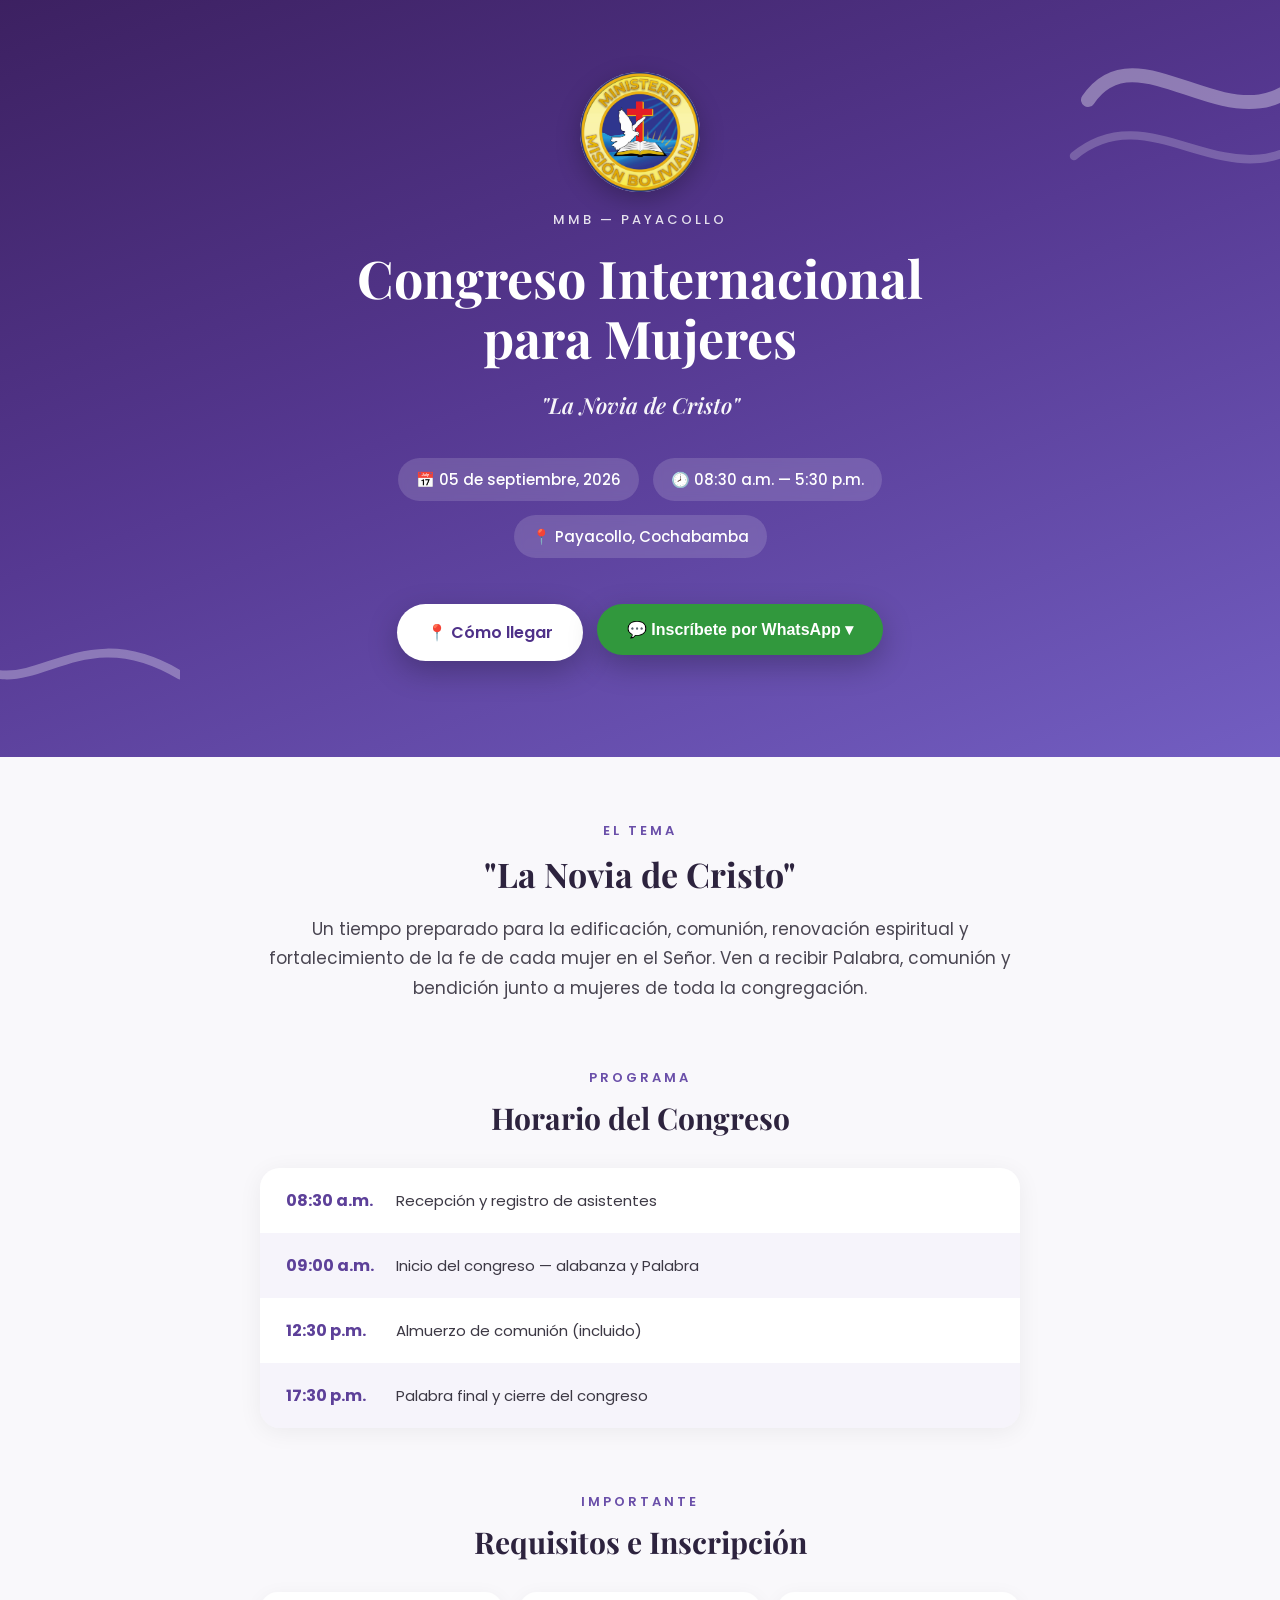
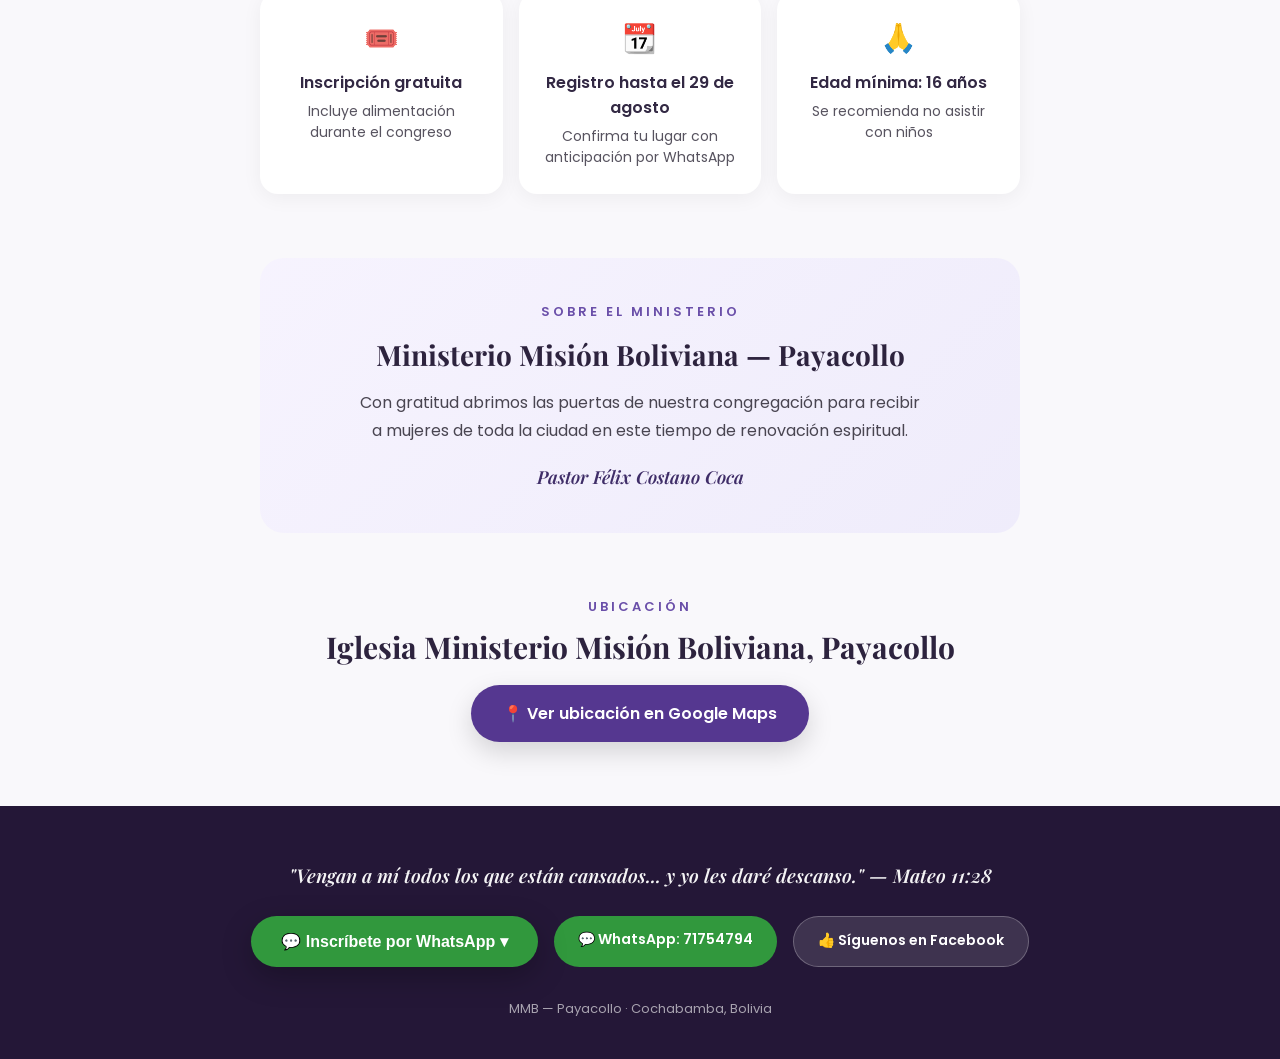
==== commit ce5db769: "Botón WhatsApp cambiado a dropdown con Sandra Costano y Geidy Tapia Co-Authored-By: Claude Sonnet 4." ====
--- a/publicity.html
+++ b/publicity.html
@@ -384,7 +384,7 @@
   </script>
 
   <script type="__bundler/template">
-"<!DOCTYPE html>\n<html lang=\"es\"><head>\n<meta charset=\"utf-8\">\n<meta name=\"viewport\" content=\"width=device-width, initial-scale=1\">\n<title>Congreso Internacional para Mujeres — MMB Payacollo<\u002Ftitle>\n\n<style>\n  /* cyrillic */\n@font-face {\n  font-family: 'Playfair Display';\n  font-style: italic;\n  font-weight: 600;\n  font-display: swap;\n  src: url(\"9805a4a0-f107-4fca-a25f-d5557f6f3c7e\") format('woff2');\n  unicode-range: U+0301, U+0400-045F, U+0490-0491, U+04B0-04B1, U+2116;\n}\n/* vietnamese */\n@font-face {\n  font-family: 'Playfair Display';\n  font-style: italic;\n  font-weight: 600;\n  font-display: swap;\n  src: url(\"f183bb77-7f01-4dae-860a-75a1aeb3203a\") format('woff2');\n  unicode-range: U+0102-0103, U+0110-0111, U+0128-0129, U+0168-0169, U+01A0-01A1, U+01AF-01B0, U+0300-0301, U+0303-0304, U+0308-0309, U+0323, U+0329, U+1EA0-1EF9, U+20AB;\n}\n/* latin-ext */\n@font-face {\n  font-family: 'Playfair Display';\n  font-style: italic;\n  font-weight: 600;\n  font-display: swap;\n  src: url(\"4990362f-ae4d-49e9-809c-7d198f4843f3\") format('woff2');\n  unicode-range: U+0100-02BA, U+02BD-02C5, U+02C7-02CC, U+02CE-02D7, U+02DD-02FF, U+0304, U+0308, U+0329, U+1D00-1DBF, U+1E00-1E9F, U+1EF2-1EFF, U+2020, U+20A0-20AB, U+20AD-20C0, U+2113, U+2C60-2C7F, U+A720-A7FF;\n}\n/* latin */\n@font-face {\n  font-family: 'Playfair Display';\n  font-style: italic;\n  font-weight: 600;\n  font-display: swap;\n  src: url(\"1eaebc76-df85-48be-a706-9683d5e587bc\") format('woff2');\n  unicode-range: U+0000-00FF, U+0131, U+0152-0153, U+02BB-02BC, U+02C6, U+02DA, U+02DC, U+0304, U+0308, U+0329, U+2000-206F, U+20AC, U+2122, U+2191, U+2193, U+2212, U+2215, U+FEFF, U+FFFD;\n}\n/* cyrillic */\n@font-face {\n  font-family: 'Playfair Display';\n  font-style: normal;\n  font-weight: 600;\n  font-display: swap;\n  src: url(\"640e6834-7a9c-403c-a901-fe113c8e46b7\") format('woff2');\n  unicode-range: U+0301, U+0400-045F, U+0490-0491, U+04B0-04B1, U+2116;\n}\n/* vietnamese */\n@font-face {\n  font-family: 'Playfair Display';\n  font-style: normal;\n  font-weight: 600;\n  font-display: swap;\n  src: url(\"57c89df7-eed4-47a7-8000-53ccb7e83bc1\") format('woff2');\n  unicode-range: U+0102-0103, U+0110-0111, U+0128-0129, U+0168-0169, U+01A0-01A1, U+01AF-01B0, U+0300-0301, U+0303-0304, U+0308-0309, U+0323, U+0329, U+1EA0-1EF9, U+20AB;\n}\n/* latin-ext */\n@font-face {\n  font-family: 'Playfair Display';\n  font-style: normal;\n  font-weight: 600;\n  font-display: swap;\n  src: url(\"6bdadb6c-3854-40c5-86ef-2164a6b8a836\") format('woff2');\n  unicode-range: U+0100-02BA, U+02BD-02C5, U+02C7-02CC, U+02CE-02D7, U+02DD-02FF, U+0304, U+0308, U+0329, U+1D00-1DBF, U+1E00-1E9F, U+1EF2-1EFF, U+2020, U+20A0-20AB, U+20AD-20C0, U+2113, U+2C60-2C7F, U+A720-A7FF;\n}\n/* latin */\n@font-face {\n  font-family: 'Playfair Display';\n  font-style: normal;\n  font-weight: 600;\n  font-display: swap;\n  src: url(\"ca71bdd9-085d-48db-8db3-1ee5075dfdd4\") format('woff2');\n  unicode-range: U+0000-00FF, U+0131, U+0152-0153, U+02BB-02BC, U+02C6, U+02DA, U+02DC, U+0304, U+0308, U+0329, U+2000-206F, U+20AC, U+2122, U+2191, U+2193, U+2212, U+2215, U+FEFF, U+FFFD;\n}\n/* cyrillic */\n@font-face {\n  font-family: 'Playfair Display';\n  font-style: normal;\n  font-weight: 700;\n  font-display: swap;\n  src: url(\"640e6834-7a9c-403c-a901-fe113c8e46b7\") format('woff2');\n  unicode-range: U+0301, U+0400-045F, U+0490-0491, U+04B0-04B1, U+2116;\n}\n/* vietnamese */\n@font-face {\n  font-family: 'Playfair Display';\n  font-style: normal;\n  font-weight: 700;\n  font-display: swap;\n  src: url(\"57c89df7-eed4-47a7-8000-53ccb7e83bc1\") format('woff2');\n  unicode-range: U+0102-0103, U+0110-0111, U+0128-0129, U+0168-0169, U+01A0-01A1, U+01AF-01B0, U+0300-0301, U+0303-0304, U+0308-0309, U+0323, U+0329, U+1EA0-1EF9, U+20AB;\n}\n/* latin-ext */\n@font-face {\n  font-family: 'Playfair Display';\n  font-style: normal;\n  font-weight: 700;\n  font-display: swap;\n  src: url(\"6bdadb6c-3854-40c5-86ef-2164a6b8a836\") format('woff2');\n  unicode-range: U+0100-02BA, U+02BD-02C5, U+02C7-02CC, U+02CE-02D7, U+02DD-02FF, U+0304, U+0308, U+0329, U+1D00-1DBF, U+1E00-1E9F, U+1EF2-1EFF, U+2020, U+20A0-20AB, U+20AD-20C0, U+2113, U+2C60-2C7F, U+A720-A7FF;\n}\n/* latin */\n@font-face {\n  font-family: 'Playfair Display';\n  font-style: normal;\n  font-weight: 700;\n  font-display: swap;\n  src: url(\"ca71bdd9-085d-48db-8db3-1ee5075dfdd4\") format('woff2');\n  unicode-range: U+0000-00FF, U+0131, U+0152-0153, U+02BB-02BC, U+02C6, U+02DA, U+02DC, U+0304, U+0308, U+0329, U+2000-206F, U+20AC, U+2122, U+2191, U+2193, U+2212, U+2215, U+FEFF, U+FFFD;\n}\n/* devanagari */\n@font-face {\n  font-family: 'Poppins';\n  font-style: normal;\n  font-weight: 300;\n  font-display: swap;\n  src: url(\"5100620b-36a0-42e6-b06e-96e135a83cb7\") format('woff2');\n  unicode-range: U+0900-097F, U+1CD0-1CF9, U+200C-200D, U+20A8, U+20B9, U+20F0, U+25CC, U+A830-A839, U+A8E0-A8FF, U+11B00-11B09;\n}\n/* latin-ext */\n@font-face {\n  font-family: 'Poppins';\n  font-style: normal;\n  font-weight: 300;\n  font-display: swap;\n  src: url(\"32a0f164-2a71-49c4-b02c-748ac83bfa1c\") format('woff2');\n  unicode-range: U+0100-02BA, U+02BD-02C5, U+02C7-02CC, U+02CE-02D7, U+02DD-02FF, U+0304, U+0308, U+0329, U+1D00-1DBF, U+1E00-1E9F, U+1EF2-1EFF, U+2020, U+20A0-20AB, U+20AD-20C0, U+2113, U+2C60-2C7F, U+A720-A7FF;\n}\n/* latin */\n@font-face {\n  font-family: 'Poppins';\n  font-style: normal;\n  font-weight: 300;\n  font-display: swap;\n  src: url(\"9dfd30e3-a050-4c4a-a52e-8d3dc99f97e5\") format('woff2');\n  unicode-range: U+0000-00FF, U+0131, U+0152-0153, U+02BB-02BC, U+02C6, U+02DA, U+02DC, U+0304, U+0308, U+0329, U+2000-206F, U+20AC, U+2122, U+2191, U+2193, U+2212, U+2215, U+FEFF, U+FFFD;\n}\n/* devanagari */\n@font-face {\n  font-family: 'Poppins';\n  font-style: normal;\n  font-weight: 400;\n  font-display: swap;\n  src: url(\"7ef36b28-625a-4b91-85cf-964d93b6f383\") format('woff2');\n  unicode-range: U+0900-097F, U+1CD0-1CF9, U+200C-200D, U+20A8, U+20B9, U+20F0, U+25CC, U+A830-A839, U+A8E0-A8FF, U+11B00-11B09;\n}\n/* latin-ext */\n@font-face {\n  font-family: 'Poppins';\n  font-style: normal;\n  font-weight: 400;\n  font-display: swap;\n  src: url(\"0cecb669-0d77-4861-94dc-422527e537c9\") format('woff2');\n  unicode-range: U+0100-02BA, U+02BD-02C5, U+02C7-02CC, U+02CE-02D7, U+02DD-02FF, U+0304, U+0308, U+0329, U+1D00-1DBF, U+1E00-1E9F, U+1EF2-1EFF, U+2020, U+20A0-20AB, U+20AD-20C0, U+2113, U+2C60-2C7F, U+A720-A7FF;\n}\n/* latin */\n@font-face {\n  font-family: 'Poppins';\n  font-style: normal;\n  font-weight: 400;\n  font-display: swap;\n  src: url(\"db8ee92f-0484-4d8d-8b41-bf1e722db807\") format('woff2');\n  unicode-range: U+0000-00FF, U+0131, U+0152-0153, U+02BB-02BC, U+02C6, U+02DA, U+02DC, U+0304, U+0308, U+0329, U+2000-206F, U+20AC, U+2122, U+2191, U+2193, U+2212, U+2215, U+FEFF, U+FFFD;\n}\n/* devanagari */\n@font-face {\n  font-family: 'Poppins';\n  font-style: normal;\n  font-weight: 500;\n  font-display: swap;\n  src: url(\"bc044e20-81d5-4602-87ea-b7e609689cf3\") format('woff2');\n  unicode-range: U+0900-097F, U+1CD0-1CF9, U+200C-200D, U+20A8, U+20B9, U+20F0, U+25CC, U+A830-A839, U+A8E0-A8FF, U+11B00-11B09;\n}\n/* latin-ext */\n@font-face {\n  font-family: 'Poppins';\n  font-style: normal;\n  font-weight: 500;\n  font-display: swap;\n  src: url(\"4e16057d-008d-4f89-af38-0d8223c39b2c\") format('woff2');\n  unicode-range: U+0100-02BA, U+02BD-02C5, U+02C7-02CC, U+02CE-02D7, U+02DD-02FF, U+0304, U+0308, U+0329, U+1D00-1DBF, U+1E00-1E9F, U+1EF2-1EFF, U+2020, U+20A0-20AB, U+20AD-20C0, U+2113, U+2C60-2C7F, U+A720-A7FF;\n}\n/* latin */\n@font-face {\n  font-family: 'Poppins';\n  font-style: normal;\n  font-weight: 500;\n  font-display: swap;\n  src: url(\"2444fbf0-aa41-4e29-ae35-dae27b404832\") format('woff2');\n  unicode-range: U+0000-00FF, U+0131, U+0152-0153, U+02BB-02BC, U+02C6, U+02DA, U+02DC, U+0304, U+0308, U+0329, U+2000-206F, U+20AC, U+2122, U+2191, U+2193, U+2212, U+2215, U+FEFF, U+FFFD;\n}\n/* devanagari */\n@font-face {\n  font-family: 'Poppins';\n  font-style: normal;\n  font-weight: 600;\n  font-display: swap;\n  src: url(\"a6ee885d-6738-4563-a37c-a8765db540b7\") format('woff2');\n  unicode-range: U+0900-097F, U+1CD0-1CF9, U+200C-200D, U+20A8, U+20B9, U+20F0, U+25CC, U+A830-A839, U+A8E0-A8FF, U+11B00-11B09;\n}\n/* latin-ext */\n@font-face {\n  font-family: 'Poppins';\n  font-style: normal;\n  font-weight: 600;\n  font-display: swap;\n  src: url(\"2f997917-7c3f-4deb-9e6c-13daa00797eb\") format('woff2');\n  unicode-range: U+0100-02BA, U+02BD-02C5, U+02C7-02CC, U+02CE-02D7, U+02DD-02FF, U+0304, U+0308, U+0329, U+1D00-1DBF, U+1E00-1E9F, U+1EF2-1EFF, U+2020, U+20A0-20AB, U+20AD-20C0, U+2113, U+2C60-2C7F, U+A720-A7FF;\n}\n/* latin */\n@font-face {\n  font-family: 'Poppins';\n  font-style: normal;\n  font-weight: 600;\n  font-display: swap;\n  src: url(\"fc087b0b-75df-4170-a28e-0c9eceec5a91\") format('woff2');\n  unicode-range: U+0000-00FF, U+0131, U+0152-0153, U+02BB-02BC, U+02C6, U+02DA, U+02DC, U+0304, U+0308, U+0329, U+2000-206F, U+20AC, U+2122, U+2191, U+2193, U+2212, U+2215, U+FEFF, U+FFFD;\n}\n/* devanagari */\n@font-face {\n  font-family: 'Poppins';\n  font-style: normal;\n  font-weight: 700;\n  font-display: swap;\n  src: url(\"6454e767-106f-41ba-9b3e-e37af386a0d6\") format('woff2');\n  unicode-range: U+0900-097F, U+1CD0-1CF9, U+200C-200D, U+20A8, U+20B9, U+20F0, U+25CC, U+A830-A839, U+A8E0-A8FF, U+11B00-11B09;\n}\n/* latin-ext */\n@font-face {\n  font-family: 'Poppins';\n  font-style: normal;\n  font-weight: 700;\n  font-display: swap;\n  src: url(\"30b0658c-3333-4435-90bd-3749803ae18a\") format('woff2');\n  unicode-range: U+0100-02BA, U+02BD-02C5, U+02C7-02CC, U+02CE-02D7, U+02DD-02FF, U+0304, U+0308, U+0329, U+1D00-1DBF, U+1E00-1E9F, U+1EF2-1EFF, U+2020, U+20A0-20AB, U+20AD-20C0, U+2113, U+2C60-2C7F, U+A720-A7FF;\n}\n/* latin */\n@font-face {\n  font-family: 'Poppins';\n  font-style: normal;\n  font-weight: 700;\n  font-display: swap;\n  src: url(\"4aec18f2-2a9d-4d8a-9f25-1ebe7c436f6d\") format('woff2');\n  unicode-range: U+0000-00FF, U+0131, U+0152-0153, U+02BB-02BC, U+02C6, U+02DA, U+02DC, U+0304, U+0308, U+0329, U+2000-206F, U+20AC, U+2122, U+2191, U+2193, U+2212, U+2215, U+FEFF, U+FFFD;\n}\n\n  body { margin: 0; background: oklch(0.98 0.005 300); font-family: 'Poppins', sans-serif; }\n  a { color: inherit; text-decoration: none; }\n  ::selection { background: oklch(0.55 0.15 300 / 0.3); }\n<\u002Fstyle>\n<\u002Fhead>\n<body>\n\n<div style=\"position:relative; overflow:hidden; background:linear-gradient(160deg, oklch(0.32 0.11 300) 0%, oklch(0.42 0.14 295) 45%, oklch(0.55 0.15 290) 100%); padding:72px 24px 96px; text-align:center; color:white;\">\n  <svg style=\"position:absolute; top:-40px; right:-60px; width:280px; opacity:0.35;\" viewBox=\"0 0 200 200\"><path d=\"M20,100 C60,40 140,160 190,60\" stroke=\"white\" stroke-width=\"10\" fill=\"none\" stroke-linecap=\"round\"><\u002Fpath><path d=\"M10,140 C70,90 130,190 195,110\" stroke=\"white\" stroke-width=\"6\" fill=\"none\" stroke-linecap=\"round\" opacity=\"0.6\"><\u002Fpath><\u002Fsvg>\n  <svg style=\"position:absolute; bottom:-50px; left:-40px; width:220px; opacity:0.3;\" viewBox=\"0 0 200 200\"><path d=\"M0,60 C60,120 100,20 200,80\" stroke=\"white\" stroke-width=\"8\" fill=\"none\" stroke-linecap=\"round\"><\u002Fpath><\u002Fsvg>\n\n  <div style=\"position:relative; display:flex; flex-direction:column; align-items:center; gap:18px; max-width:720px; margin:0 auto;\">\n    <img src=\"images/logo.jpg\" style=\"width:84px; height:84px; border-radius:50%; object-fit:cover; box-shadow:0 8px 24px rgba(0,0,0,0.25);\" alt=\"Logo MMB\">\n    <p style=\"margin:0; letter-spacing:3px; font-size:13px; font-weight:500; opacity:0.85; text-transform:uppercase;\">MMB — Payacollo<\u002Fp>\n    <h1 style=\"margin:0; font-family:'Playfair Display', serif; font-size:clamp(32px,6vw,52px); line-height:1.15; font-weight:700; text-wrap:pretty;\">Congreso Internacional<br>para Mujeres<\u002Fh1>\n    <p style=\"margin:4px 0 0; font-family:'Playfair Display', serif; font-style:italic; font-size:22px; opacity:0.95;\">\"La Novia de Cristo\"<\u002Fp>\n\n    <div style=\"display:flex; flex-wrap:wrap; gap:14px; justify-content:center; margin-top:20px; font-size:15px; font-weight:500;\">\n      <span style=\"background:rgba(255,255,255,0.15); padding:10px 18px; border-radius:30px; backdrop-filter:blur(4px);\">📅 05 de septiembre, 2026<\u002Fspan>\n      <span style=\"background:rgba(255,255,255,0.15); padding:10px 18px; border-radius:30px; backdrop-filter:blur(4px);\">🕗 08:30 a.m. — 5:30 p.m.<\u002Fspan>\n      <span style=\"background:rgba(255,255,255,0.15); padding:10px 18px; border-radius:30px; backdrop-filter:blur(4px);\">📍 Payacollo, Cochabamba<\u002Fspan>\n    <\u002Fdiv>\n\n    <div style=\"display:flex; flex-wrap:wrap; gap:14px; justify-content:center; margin-top:28px;\">\n      <a href=\"https://maps.app.goo.gl/XKVC9JegJcM4G3Ui9\" target=\"_blank\" rel=\"noopener\" style=\"background:white; color:oklch(0.4 0.14 295); padding:16px 30px; border-radius:40px; font-weight:600; font-size:16px; box-shadow:0 10px 30px rgba(0,0,0,0.25); display:inline-flex; align-items:center; gap:8px;\">\n        📍 Cómo llegar\n      <\u002Fa>\n      <a href=\"https://wa.me/59175909704\" target=\"_blank\" rel=\"noopener\" style=\"background:oklch(0.6 0.16 145); color:white; padding:16px 30px; border-radius:40px; font-weight:600; font-size:16px; box-shadow:0 10px 30px rgba(0,0,0,0.25); display:inline-flex; align-items:center; gap:8px;\">\n        💬 Inscríbete por WhatsApp\n      <\u002Fa>\n    <\u002Fdiv>\n  <\u002Fdiv>\n<\u002Fdiv>\n\n<div style=\"max-width:760px; margin:0 auto; padding:64px 24px;\">\n  <section style=\"text-align:center; margin-bottom:64px;\">\n    <p style=\"letter-spacing:3px; font-size:13px; font-weight:600; color:oklch(0.5 0.14 295); text-transform:uppercase; margin:0 0 10px;\">El Tema<\u002Fp>\n    <h2 style=\"font-family:'Playfair Display', serif; font-size:clamp(26px,4vw,34px); margin:0 0 18px; color:oklch(0.28 0.05 300);\">\"La Novia de Cristo\"<\u002Fh2>\n    <p style=\"font-size:17px; line-height:1.75; color:oklch(0.4 0.02 300); margin:0;\">Un tiempo preparado para la edificación, comunión, renovación espiritual y fortalecimiento de la fe de cada mujer en el Señor. Ven a recibir Palabra, comunión y bendición junto a mujeres de toda la congregación.<\u002Fp>\n  <\u002Fsection>\n\n  <section style=\"margin-bottom:64px;\">\n    <p style=\"letter-spacing:3px; font-size:13px; font-weight:600; color:oklch(0.5 0.14 295); text-transform:uppercase; margin:0 0 10px; text-align:center;\">Programa<\u002Fp>\n    <h2 style=\"font-family:'Playfair Display', serif; font-size:clamp(24px,4vw,30px); margin:0 0 30px; color:oklch(0.28 0.05 300); text-align:center;\">Horario del Congreso<\u002Fh2>\n    <div style=\"display:flex; flex-direction:column; gap:0; border-radius:20px; overflow:hidden; box-shadow:0 4px 24px rgba(0,0,0,0.06);\">\n      <div style=\"display:flex; align-items:center; gap:20px; padding:20px 26px; background:white;\">\n        <span style=\"font-weight:700; color:oklch(0.45 0.14 295); font-size:16px; min-width:90px;\">08:30 a.m.<\u002Fspan>\n        <span style=\"color:oklch(0.35 0.02 300); font-size:15px;\">Recepción y registro de asistentes<\u002Fspan>\n      <\u002Fdiv>\n      <div style=\"display:flex; align-items:center; gap:20px; padding:20px 26px; background:oklch(0.97 0.01 300);\">\n        <span style=\"font-weight:700; color:oklch(0.45 0.14 295); font-size:16px; min-width:90px;\">09:00 a.m.<\u002Fspan>\n        <span style=\"color:oklch(0.35 0.02 300); font-size:15px;\">Inicio del congreso — alabanza y Palabra<\u002Fspan>\n      <\u002Fdiv>\n      <div style=\"display:flex; align-items:center; gap:20px; padding:20px 26px; background:white;\">\n        <span style=\"font-weight:700; color:oklch(0.45 0.14 295); font-size:16px; min-width:90px;\">12:30 p.m.<\u002Fspan>\n        <span style=\"color:oklch(0.35 0.02 300); font-size:15px;\">Almuerzo de comunión (incluido)<\u002Fspan>\n      <\u002Fdiv>\n      <div style=\"display:flex; align-items:center; gap:20px; padding:20px 26px; background:oklch(0.97 0.01 300);\">\n        <span style=\"font-weight:700; color:oklch(0.45 0.14 295); font-size:16px; min-width:90px;\">17:30 p.m.<\u002Fspan>\n        <span style=\"color:oklch(0.35 0.02 300); font-size:15px;\">Palabra final y cierre del congreso<\u002Fspan>\n      <\u002Fdiv>\n    <\u002Fdiv>\n  <\u002Fsection>\n\n  <section style=\"margin-bottom:64px;\">\n    <p style=\"letter-spacing:3px; font-size:13px; font-weight:600; color:oklch(0.5 0.14 295); text-transform:uppercase; margin:0 0 10px; text-align:center;\">Importante<\u002Fp>\n    <h2 style=\"font-family:'Playfair Display', serif; font-size:clamp(24px,4vw,30px); margin:0 0 30px; color:oklch(0.28 0.05 300); text-align:center;\">Requisitos e Inscripción<\u002Fh2>\n    <div style=\"display:grid; grid-template-columns:repeat(auto-fit, minmax(210px,1fr)); gap:16px;\">\n      <div style=\"background:white; border-radius:18px; padding:26px; text-align:center; box-shadow:0 4px 20px rgba(0,0,0,0.05);\">\n        <div style=\"font-size:28px; margin-bottom:10px;\">🎟️<\u002Fdiv>\n        <p style=\"margin:0 0 6px; font-weight:600; color:oklch(0.3 0.05 300);\">Inscripción gratuita<\u002Fp>\n        <p style=\"margin:0; font-size:14px; color:oklch(0.45 0.02 300); line-height:1.5;\">Incluye alimentación durante el congreso<\u002Fp>\n      <\u002Fdiv>\n      <div style=\"background:white; border-radius:18px; padding:26px; text-align:center; box-shadow:0 4px 20px rgba(0,0,0,0.05);\">\n        <div style=\"font-size:28px; margin-bottom:10px;\">📆<\u002Fdiv>\n        <p style=\"margin:0 0 6px; font-weight:600; color:oklch(0.3 0.05 300);\">Registro hasta el 29 de agosto<\u002Fp>\n        <p style=\"margin:0; font-size:14px; color:oklch(0.45 0.02 300); line-height:1.5;\">Confirma tu lugar con anticipación por WhatsApp<\u002Fp>\n      <\u002Fdiv>\n      <div style=\"background:white; border-radius:18px; padding:26px; text-align:center; box-shadow:0 4px 20px rgba(0,0,0,0.05);\">\n        <div style=\"font-size:28px; margin-bottom:10px;\">🙏<\u002Fdiv>\n        <p style=\"margin:0 0 6px; font-weight:600; color:oklch(0.3 0.05 300);\">Edad mínima: 16 años<\u002Fp>\n        <p style=\"margin:0; font-size:14px; color:oklch(0.45 0.02 300); line-height:1.5;\">Se recomienda no asistir con niños<\u002Fp>\n      <\u002Fdiv>\n    <\u002Fdiv>\n  <\u002Fsection>\n\n  <section style=\"text-align:center; margin-bottom:64px; background:linear-gradient(135deg, oklch(0.97 0.015 300), oklch(0.95 0.02 295)); border-radius:24px; padding:44px 28px;\">\n    <p style=\"letter-spacing:3px; font-size:13px; font-weight:600; color:oklch(0.5 0.14 295); text-transform:uppercase; margin:0 0 14px;\">Sobre el ministerio<\u002Fp>\n    <h2 style=\"font-family:'Playfair Display', serif; font-size:clamp(22px,4vw,28px); margin:0 0 16px; color:oklch(0.28 0.05 300);\">Ministerio Misión Boliviana — Payacollo<\u002Fh2>\n    <p style=\"font-size:16px; line-height:1.75; color:oklch(0.4 0.02 300); max-width:560px; margin:0 auto 20px;\">Con gratitud abrimos las puertas de nuestra congregación para recibir a mujeres de toda la ciudad en este tiempo de renovación espiritual.<\u002Fp>\n    <p style=\"font-family:'Playfair Display', serif; font-style:italic; font-size:18px; color:oklch(0.35 0.1 295); margin:0;\">Pastor Félix Costano Coca<\u002Fp>\n  <\u002Fsection>\n\n  <section style=\"text-align:center;\">\n    <p style=\"letter-spacing:3px; font-size:13px; font-weight:600; color:oklch(0.5 0.14 295); text-transform:uppercase; margin:0 0 10px;\">Ubicación<\u002Fp>\n    <h2 style=\"font-family:'Playfair Display', serif; font-size:clamp(24px,4vw,30px); margin:0 0 18px; color:oklch(0.28 0.05 300);\">Iglesia Ministerio Misión Boliviana, Payacollo<\u002Fh2>\n    <a href=\"https://maps.app.goo.gl/XKVC9JegJcM4G3Ui9\" target=\"_blank\" rel=\"noopener\" style=\"display:inline-flex; align-items:center; gap:10px; background:oklch(0.42 0.14 295); color:white; padding:16px 32px; border-radius:40px; font-weight:600; font-size:16px; box-shadow:0 10px 26px rgba(0,0,0,0.15);\">\n      📍 Ver ubicación en Google Maps\n    <\u002Fa>\n  <\u002Fsection>\n<\u002Fdiv>\n\n<div style=\"background:oklch(0.24 0.06 300); color:white; padding:56px 24px 40px; text-align:center;\">\n  <p style=\"font-family:'Playfair Display', serif; font-style:italic; font-size:19px; margin:0 0 28px; opacity:0.95;\">\"Vengan a mí todos los que están cansados... y yo les daré descanso.\" — Mateo 11:28<\u002Fp>\n  <div style=\"display:flex; flex-wrap:wrap; gap:16px; justify-content:center; margin-bottom:32px;\">\n    <a href=\"https://wa.me/59175909704\" target=\"_blank\" rel=\"noopener\" style=\"background:oklch(0.6 0.16 145); color:white; padding:13px 24px; border-radius:30px; font-weight:600; font-size:14px;\">💬 WhatsApp: 75909704<\u002Fa>\n    <a href=\"https://wa.me/59171754794\" target=\"_blank\" rel=\"noopener\" style=\"background:oklch(0.6 0.16 145); color:white; padding:13px 24px; border-radius:30px; font-weight:600; font-size:14px;\">💬 WhatsApp: 71754794<\u002Fa>\n    <a href=\"https://www.facebook.com/profile.php?id=100070021901552&amp;mibextid=ZbWKwL\" target=\"_blank\" rel=\"noopener\" style=\"background:rgba(255,255,255,0.12); color:white; padding:13px 24px; border-radius:30px; font-weight:600; font-size:14px; border:1px solid rgba(255,255,255,0.25);\">👍 Síguenos en Facebook<\u002Fa>\n  <\u002Fdiv>\n  <p style=\"margin:0; font-size:13px; opacity:0.6;\">MMB — Payacollo · Cochabamba, Bolivia<\u002Fp>\n<\u002Fdiv>\n\n\n\n<\u002Fbody><\u002Fhtml>"
+"<!DOCTYPE html>\n<html lang=\"es\"><head>\n<meta charset=\"utf-8\">\n<meta name=\"viewport\" content=\"width=device-width, initial-scale=1\">\n<title>Congreso Internacional para Mujeres — MMB Payacollo<\u002Ftitle>\n\n<style>\n  /* cyrillic */\n@font-face {\n  font-family: 'Playfair Display';\n  font-style: italic;\n  font-weight: 600;\n  font-display: swap;\n  src: url(\"9805a4a0-f107-4fca-a25f-d5557f6f3c7e\") format('woff2');\n  unicode-range: U+0301, U+0400-045F, U+0490-0491, U+04B0-04B1, U+2116;\n}\n/* vietnamese */\n@font-face {\n  font-family: 'Playfair Display';\n  font-style: italic;\n  font-weight: 600;\n  font-display: swap;\n  src: url(\"f183bb77-7f01-4dae-860a-75a1aeb3203a\") format('woff2');\n  unicode-range: U+0102-0103, U+0110-0111, U+0128-0129, U+0168-0169, U+01A0-01A1, U+01AF-01B0, U+0300-0301, U+0303-0304, U+0308-0309, U+0323, U+0329, U+1EA0-1EF9, U+20AB;\n}\n/* latin-ext */\n@font-face {\n  font-family: 'Playfair Display';\n  font-style: italic;\n  font-weight: 600;\n  font-display: swap;\n  src: url(\"4990362f-ae4d-49e9-809c-7d198f4843f3\") format('woff2');\n  unicode-range: U+0100-02BA, U+02BD-02C5, U+02C7-02CC, U+02CE-02D7, U+02DD-02FF, U+0304, U+0308, U+0329, U+1D00-1DBF, U+1E00-1E9F, U+1EF2-1EFF, U+2020, U+20A0-20AB, U+20AD-20C0, U+2113, U+2C60-2C7F, U+A720-A7FF;\n}\n/* latin */\n@font-face {\n  font-family: 'Playfair Display';\n  font-style: italic;\n  font-weight: 600;\n  font-display: swap;\n  src: url(\"1eaebc76-df85-48be-a706-9683d5e587bc\") format('woff2');\n  unicode-range: U+0000-00FF, U+0131, U+0152-0153, U+02BB-02BC, U+02C6, U+02DA, U+02DC, U+0304, U+0308, U+0329, U+2000-206F, U+20AC, U+2122, U+2191, U+2193, U+2212, U+2215, U+FEFF, U+FFFD;\n}\n/* cyrillic */\n@font-face {\n  font-family: 'Playfair Display';\n  font-style: normal;\n  font-weight: 600;\n  font-display: swap;\n  src: url(\"640e6834-7a9c-403c-a901-fe113c8e46b7\") format('woff2');\n  unicode-range: U+0301, U+0400-045F, U+0490-0491, U+04B0-04B1, U+2116;\n}\n/* vietnamese */\n@font-face {\n  font-family: 'Playfair Display';\n  font-style: normal;\n  font-weight: 600;\n  font-display: swap;\n  src: url(\"57c89df7-eed4-47a7-8000-53ccb7e83bc1\") format('woff2');\n  unicode-range: U+0102-0103, U+0110-0111, U+0128-0129, U+0168-0169, U+01A0-01A1, U+01AF-01B0, U+0300-0301, U+0303-0304, U+0308-0309, U+0323, U+0329, U+1EA0-1EF9, U+20AB;\n}\n/* latin-ext */\n@font-face {\n  font-family: 'Playfair Display';\n  font-style: normal;\n  font-weight: 600;\n  font-display: swap;\n  src: url(\"6bdadb6c-3854-40c5-86ef-2164a6b8a836\") format('woff2');\n  unicode-range: U+0100-02BA, U+02BD-02C5, U+02C7-02CC, U+02CE-02D7, U+02DD-02FF, U+0304, U+0308, U+0329, U+1D00-1DBF, U+1E00-1E9F, U+1EF2-1EFF, U+2020, U+20A0-20AB, U+20AD-20C0, U+2113, U+2C60-2C7F, U+A720-A7FF;\n}\n/* latin */\n@font-face {\n  font-family: 'Playfair Display';\n  font-style: normal;\n  font-weight: 600;\n  font-display: swap;\n  src: url(\"ca71bdd9-085d-48db-8db3-1ee5075dfdd4\") format('woff2');\n  unicode-range: U+0000-00FF, U+0131, U+0152-0153, U+02BB-02BC, U+02C6, U+02DA, U+02DC, U+0304, U+0308, U+0329, U+2000-206F, U+20AC, U+2122, U+2191, U+2193, U+2212, U+2215, U+FEFF, U+FFFD;\n}\n/* cyrillic */\n@font-face {\n  font-family: 'Playfair Display';\n  font-style: normal;\n  font-weight: 700;\n  font-display: swap;\n  src: url(\"640e6834-7a9c-403c-a901-fe113c8e46b7\") format('woff2');\n  unicode-range: U+0301, U+0400-045F, U+0490-0491, U+04B0-04B1, U+2116;\n}\n/* vietnamese */\n@font-face {\n  font-family: 'Playfair Display';\n  font-style: normal;\n  font-weight: 700;\n  font-display: swap;\n  src: url(\"57c89df7-eed4-47a7-8000-53ccb7e83bc1\") format('woff2');\n  unicode-range: U+0102-0103, U+0110-0111, U+0128-0129, U+0168-0169, U+01A0-01A1, U+01AF-01B0, U+0300-0301, U+0303-0304, U+0308-0309, U+0323, U+0329, U+1EA0-1EF9, U+20AB;\n}\n/* latin-ext */\n@font-face {\n  font-family: 'Playfair Display';\n  font-style: normal;\n  font-weight: 700;\n  font-display: swap;\n  src: url(\"6bdadb6c-3854-40c5-86ef-2164a6b8a836\") format('woff2');\n  unicode-range: U+0100-02BA, U+02BD-02C5, U+02C7-02CC, U+02CE-02D7, U+02DD-02FF, U+0304, U+0308, U+0329, U+1D00-1DBF, U+1E00-1E9F, U+1EF2-1EFF, U+2020, U+20A0-20AB, U+20AD-20C0, U+2113, U+2C60-2C7F, U+A720-A7FF;\n}\n/* latin */\n@font-face {\n  font-family: 'Playfair Display';\n  font-style: normal;\n  font-weight: 700;\n  font-display: swap;\n  src: url(\"ca71bdd9-085d-48db-8db3-1ee5075dfdd4\") format('woff2');\n  unicode-range: U+0000-00FF, U+0131, U+0152-0153, U+02BB-02BC, U+02C6, U+02DA, U+02DC, U+0304, U+0308, U+0329, U+2000-206F, U+20AC, U+2122, U+2191, U+2193, U+2212, U+2215, U+FEFF, U+FFFD;\n}\n/* devanagari */\n@font-face {\n  font-family: 'Poppins';\n  font-style: normal;\n  font-weight: 300;\n  font-display: swap;\n  src: url(\"5100620b-36a0-42e6-b06e-96e135a83cb7\") format('woff2');\n  unicode-range: U+0900-097F, U+1CD0-1CF9, U+200C-200D, U+20A8, U+20B9, U+20F0, U+25CC, U+A830-A839, U+A8E0-A8FF, U+11B00-11B09;\n}\n/* latin-ext */\n@font-face {\n  font-family: 'Poppins';\n  font-style: normal;\n  font-weight: 300;\n  font-display: swap;\n  src: url(\"32a0f164-2a71-49c4-b02c-748ac83bfa1c\") format('woff2');\n  unicode-range: U+0100-02BA, U+02BD-02C5, U+02C7-02CC, U+02CE-02D7, U+02DD-02FF, U+0304, U+0308, U+0329, U+1D00-1DBF, U+1E00-1E9F, U+1EF2-1EFF, U+2020, U+20A0-20AB, U+20AD-20C0, U+2113, U+2C60-2C7F, U+A720-A7FF;\n}\n/* latin */\n@font-face {\n  font-family: 'Poppins';\n  font-style: normal;\n  font-weight: 300;\n  font-display: swap;\n  src: url(\"9dfd30e3-a050-4c4a-a52e-8d3dc99f97e5\") format('woff2');\n  unicode-range: U+0000-00FF, U+0131, U+0152-0153, U+02BB-02BC, U+02C6, U+02DA, U+02DC, U+0304, U+0308, U+0329, U+2000-206F, U+20AC, U+2122, U+2191, U+2193, U+2212, U+2215, U+FEFF, U+FFFD;\n}\n/* devanagari */\n@font-face {\n  font-family: 'Poppins';\n  font-style: normal;\n  font-weight: 400;\n  font-display: swap;\n  src: url(\"7ef36b28-625a-4b91-85cf-964d93b6f383\") format('woff2');\n  unicode-range: U+0900-097F, U+1CD0-1CF9, U+200C-200D, U+20A8, U+20B9, U+20F0, U+25CC, U+A830-A839, U+A8E0-A8FF, U+11B00-11B09;\n}\n/* latin-ext */\n@font-face {\n  font-family: 'Poppins';\n  font-style: normal;\n  font-weight: 400;\n  font-display: swap;\n  src: url(\"0cecb669-0d77-4861-94dc-422527e537c9\") format('woff2');\n  unicode-range: U+0100-02BA, U+02BD-02C5, U+02C7-02CC, U+02CE-02D7, U+02DD-02FF, U+0304, U+0308, U+0329, U+1D00-1DBF, U+1E00-1E9F, U+1EF2-1EFF, U+2020, U+20A0-20AB, U+20AD-20C0, U+2113, U+2C60-2C7F, U+A720-A7FF;\n}\n/* latin */\n@font-face {\n  font-family: 'Poppins';\n  font-style: normal;\n  font-weight: 400;\n  font-display: swap;\n  src: url(\"db8ee92f-0484-4d8d-8b41-bf1e722db807\") format('woff2');\n  unicode-range: U+0000-00FF, U+0131, U+0152-0153, U+02BB-02BC, U+02C6, U+02DA, U+02DC, U+0304, U+0308, U+0329, U+2000-206F, U+20AC, U+2122, U+2191, U+2193, U+2212, U+2215, U+FEFF, U+FFFD;\n}\n/* devanagari */\n@font-face {\n  font-family: 'Poppins';\n  font-style: normal;\n  font-weight: 500;\n  font-display: swap;\n  src: url(\"bc044e20-81d5-4602-87ea-b7e609689cf3\") format('woff2');\n  unicode-range: U+0900-097F, U+1CD0-1CF9, U+200C-200D, U+20A8, U+20B9, U+20F0, U+25CC, U+A830-A839, U+A8E0-A8FF, U+11B00-11B09;\n}\n/* latin-ext */\n@font-face {\n  font-family: 'Poppins';\n  font-style: normal;\n  font-weight: 500;\n  font-display: swap;\n  src: url(\"4e16057d-008d-4f89-af38-0d8223c39b2c\") format('woff2');\n  unicode-range: U+0100-02BA, U+02BD-02C5, U+02C7-02CC, U+02CE-02D7, U+02DD-02FF, U+0304, U+0308, U+0329, U+1D00-1DBF, U+1E00-1E9F, U+1EF2-1EFF, U+2020, U+20A0-20AB, U+20AD-20C0, U+2113, U+2C60-2C7F, U+A720-A7FF;\n}\n/* latin */\n@font-face {\n  font-family: 'Poppins';\n  font-style: normal;\n  font-weight: 500;\n  font-display: swap;\n  src: url(\"2444fbf0-aa41-4e29-ae35-dae27b404832\") format('woff2');\n  unicode-range: U+0000-00FF, U+0131, U+0152-0153, U+02BB-02BC, U+02C6, U+02DA, U+02DC, U+0304, U+0308, U+0329, U+2000-206F, U+20AC, U+2122, U+2191, U+2193, U+2212, U+2215, U+FEFF, U+FFFD;\n}\n/* devanagari */\n@font-face {\n  font-family: 'Poppins';\n  font-style: normal;\n  font-weight: 600;\n  font-display: swap;\n  src: url(\"a6ee885d-6738-4563-a37c-a8765db540b7\") format('woff2');\n  unicode-range: U+0900-097F, U+1CD0-1CF9, U+200C-200D, U+20A8, U+20B9, U+20F0, U+25CC, U+A830-A839, U+A8E0-A8FF, U+11B00-11B09;\n}\n/* latin-ext */\n@font-face {\n  font-family: 'Poppins';\n  font-style: normal;\n  font-weight: 600;\n  font-display: swap;\n  src: url(\"2f997917-7c3f-4deb-9e6c-13daa00797eb\") format('woff2');\n  unicode-range: U+0100-02BA, U+02BD-02C5, U+02C7-02CC, U+02CE-02D7, U+02DD-02FF, U+0304, U+0308, U+0329, U+1D00-1DBF, U+1E00-1E9F, U+1EF2-1EFF, U+2020, U+20A0-20AB, U+20AD-20C0, U+2113, U+2C60-2C7F, U+A720-A7FF;\n}\n/* latin */\n@font-face {\n  font-family: 'Poppins';\n  font-style: normal;\n  font-weight: 600;\n  font-display: swap;\n  src: url(\"fc087b0b-75df-4170-a28e-0c9eceec5a91\") format('woff2');\n  unicode-range: U+0000-00FF, U+0131, U+0152-0153, U+02BB-02BC, U+02C6, U+02DA, U+02DC, U+0304, U+0308, U+0329, U+2000-206F, U+20AC, U+2122, U+2191, U+2193, U+2212, U+2215, U+FEFF, U+FFFD;\n}\n/* devanagari */\n@font-face {\n  font-family: 'Poppins';\n  font-style: normal;\n  font-weight: 700;\n  font-display: swap;\n  src: url(\"6454e767-106f-41ba-9b3e-e37af386a0d6\") format('woff2');\n  unicode-range: U+0900-097F, U+1CD0-1CF9, U+200C-200D, U+20A8, U+20B9, U+20F0, U+25CC, U+A830-A839, U+A8E0-A8FF, U+11B00-11B09;\n}\n/* latin-ext */\n@font-face {\n  font-family: 'Poppins';\n  font-style: normal;\n  font-weight: 700;\n  font-display: swap;\n  src: url(\"30b0658c-3333-4435-90bd-3749803ae18a\") format('woff2');\n  unicode-range: U+0100-02BA, U+02BD-02C5, U+02C7-02CC, U+02CE-02D7, U+02DD-02FF, U+0304, U+0308, U+0329, U+1D00-1DBF, U+1E00-1E9F, U+1EF2-1EFF, U+2020, U+20A0-20AB, U+20AD-20C0, U+2113, U+2C60-2C7F, U+A720-A7FF;\n}\n/* latin */\n@font-face {\n  font-family: 'Poppins';\n  font-style: normal;\n  font-weight: 700;\n  font-display: swap;\n  src: url(\"4aec18f2-2a9d-4d8a-9f25-1ebe7c436f6d\") format('woff2');\n  unicode-range: U+0000-00FF, U+0131, U+0152-0153, U+02BB-02BC, U+02C6, U+02DA, U+02DC, U+0304, U+0308, U+0329, U+2000-206F, U+20AC, U+2122, U+2191, U+2193, U+2212, U+2215, U+FEFF, U+FFFD;\n}\n\n  body { margin: 0; background: oklch(0.98 0.005 300); font-family: 'Poppins', sans-serif; }\n  a { color: inherit; text-decoration: none; }\n  ::selection { background: oklch(0.55 0.15 300 / 0.3); }\n<\u002Fstyle>\n<\u002Fhead>\n<body>\n\n<div style=\"position:relative; overflow:hidden; background:linear-gradient(160deg, oklch(0.32 0.11 300) 0%, oklch(0.42 0.14 295) 45%, oklch(0.55 0.15 290) 100%); padding:72px 24px 96px; text-align:center; color:white;\">\n  <svg style=\"position:absolute; top:-40px; right:-60px; width:280px; opacity:0.35;\" viewBox=\"0 0 200 200\"><path d=\"M20,100 C60,40 140,160 190,60\" stroke=\"white\" stroke-width=\"10\" fill=\"none\" stroke-linecap=\"round\"><\u002Fpath><path d=\"M10,140 C70,90 130,190 195,110\" stroke=\"white\" stroke-width=\"6\" fill=\"none\" stroke-linecap=\"round\" opacity=\"0.6\"><\u002Fpath><\u002Fsvg>\n  <svg style=\"position:absolute; bottom:-50px; left:-40px; width:220px; opacity:0.3;\" viewBox=\"0 0 200 200\"><path d=\"M0,60 C60,120 100,20 200,80\" stroke=\"white\" stroke-width=\"8\" fill=\"none\" stroke-linecap=\"round\"><\u002Fpath><\u002Fsvg>\n\n  <div style=\"position:relative; display:flex; flex-direction:column; align-items:center; gap:18px; max-width:720px; margin:0 auto;\">\n    <img src=\"images/logo.jpg\" style=\"width:120px; height:120px; border-radius:50%; object-fit:cover; box-shadow:0 8px 24px rgba(0,0,0,0.25);\" alt=\"Logo MMB\">\n    <p style=\"margin:0; letter-spacing:3px; font-size:13px; font-weight:500; opacity:0.85; text-transform:uppercase;\">MMB — Payacollo<\u002Fp>\n    <h1 style=\"margin:0; font-family:'Playfair Display', serif; font-size:clamp(32px,6vw,52px); line-height:1.15; font-weight:700; text-wrap:pretty;\">Congreso Internacional<br>para Mujeres<\u002Fh1>\n    <p style=\"margin:4px 0 0; font-family:'Playfair Display', serif; font-style:italic; font-size:22px; opacity:0.95;\">\"La Novia de Cristo\"<\u002Fp>\n\n    <div style=\"display:flex; flex-wrap:wrap; gap:14px; justify-content:center; margin-top:20px; font-size:15px; font-weight:500;\">\n      <span style=\"background:rgba(255,255,255,0.15); padding:10px 18px; border-radius:30px; backdrop-filter:blur(4px);\">📅 05 de septiembre, 2026<\u002Fspan>\n      <span style=\"background:rgba(255,255,255,0.15); padding:10px 18px; border-radius:30px; backdrop-filter:blur(4px);\">🕗 08:30 a.m. — 5:30 p.m.<\u002Fspan>\n      <span style=\"background:rgba(255,255,255,0.15); padding:10px 18px; border-radius:30px; backdrop-filter:blur(4px);\">📍 Payacollo, Cochabamba<\u002Fspan>\n    <\u002Fdiv>\n\n    <div style=\"display:flex; flex-wrap:wrap; gap:14px; justify-content:center; margin-top:28px;\">\n      <a href=\"https://maps.app.goo.gl/XKVC9JegJcM4G3Ui9\" target=\"_blank\" rel=\"noopener\" style=\"background:white; color:oklch(0.4 0.14 295); padding:16px 30px; border-radius:40px; font-weight:600; font-size:16px; box-shadow:0 10px 30px rgba(0,0,0,0.25); display:inline-flex; align-items:center; gap:8px;\">\n        📍 Cómo llegar\n      <\u002Fa>\n      <div style=\"position:relative; display:inline-block;\"><button onclick=\"var d=this.nextElementSibling;d.hidden=!d.hidden;\" style=\"background:oklch(0.6 0.16 145); color:white; padding:16px 30px; border-radius:40px; font-weight:600; font-size:16px; box-shadow:0 10px 30px rgba(0,0,0,0.25); display:inline-flex; align-items:center; gap:8px; border:none; cursor:pointer;\">💬 Inscríbete por WhatsApp ▾</button><div hidden style=\"position:absolute; top:calc(100% + 8px); left:50%; transform:translateX(-50%); background:white; border-radius:16px; box-shadow:0 8px 24px rgba(0,0,0,0.2); padding:8px; min-width:240px; z-index:10; text-align:left;\"><a href=\"https://wa.me/59160748595\" target=\"_blank\" rel=\"noopener\" style=\"display:flex; flex-direction:column; padding:12px 16px; border-radius:12px; color:oklch(0.3 0.05 300); font-size:14px; text-decoration:none;\"><span style=\"font-weight:600;\">Sandra Costano</span><span style=\"color:oklch(0.5 0.14 295); font-size:13px;\">💬 60748595</span></a><a href=\"https://wa.me/59171754794\" target=\"_blank\" rel=\"noopener\" style=\"display:flex; flex-direction:column; padding:12px 16px; border-radius:12px; color:oklch(0.3 0.05 300); font-size:14px; text-decoration:none;\"><span style=\"font-weight:600;\">Geidy Tapia</span><span style=\"color:oklch(0.5 0.14 295); font-size:13px;\">💬 71754794</span></a></div></div>\n    <\u002Fdiv>\n  <\u002Fdiv>\n<\u002Fdiv>\n\n<div style=\"max-width:760px; margin:0 auto; padding:64px 24px;\">\n  <section style=\"text-align:center; margin-bottom:64px;\">\n    <p style=\"letter-spacing:3px; font-size:13px; font-weight:600; color:oklch(0.5 0.14 295); text-transform:uppercase; margin:0 0 10px;\">El Tema<\u002Fp>\n    <h2 style=\"font-family:'Playfair Display', serif; font-size:clamp(26px,4vw,34px); margin:0 0 18px; color:oklch(0.28 0.05 300);\">\"La Novia de Cristo\"<\u002Fh2>\n    <p style=\"font-size:17px; line-height:1.75; color:oklch(0.4 0.02 300); margin:0;\">Un tiempo preparado para la edificación, comunión, renovación espiritual y fortalecimiento de la fe de cada mujer en el Señor. Ven a recibir Palabra, comunión y bendición junto a mujeres de toda la congregación.<\u002Fp>\n  <\u002Fsection>\n\n  <section style=\"margin-bottom:64px;\">\n    <p style=\"letter-spacing:3px; font-size:13px; font-weight:600; color:oklch(0.5 0.14 295); text-transform:uppercase; margin:0 0 10px; text-align:center;\">Programa<\u002Fp>\n    <h2 style=\"font-family:'Playfair Display', serif; font-size:clamp(24px,4vw,30px); margin:0 0 30px; color:oklch(0.28 0.05 300); text-align:center;\">Horario del Congreso<\u002Fh2>\n    <div style=\"display:flex; flex-direction:column; gap:0; border-radius:20px; overflow:hidden; box-shadow:0 4px 24px rgba(0,0,0,0.06);\">\n      <div style=\"display:flex; align-items:center; gap:20px; padding:20px 26px; background:white;\">\n        <span style=\"font-weight:700; color:oklch(0.45 0.14 295); font-size:16px; min-width:90px;\">08:30 a.m.<\u002Fspan>\n        <span style=\"color:oklch(0.35 0.02 300); font-size:15px;\">Recepción y registro de asistentes<\u002Fspan>\n      <\u002Fdiv>\n      <div style=\"display:flex; align-items:center; gap:20px; padding:20px 26px; background:oklch(0.97 0.01 300);\">\n        <span style=\"font-weight:700; color:oklch(0.45 0.14 295); font-size:16px; min-width:90px;\">09:00 a.m.<\u002Fspan>\n        <span style=\"color:oklch(0.35 0.02 300); font-size:15px;\">Inicio del congreso — alabanza y Palabra<\u002Fspan>\n      <\u002Fdiv>\n      <div style=\"display:flex; align-items:center; gap:20px; padding:20px 26px; background:white;\">\n        <span style=\"font-weight:700; color:oklch(0.45 0.14 295); font-size:16px; min-width:90px;\">12:30 p.m.<\u002Fspan>\n        <span style=\"color:oklch(0.35 0.02 300); font-size:15px;\">Almuerzo de comunión (incluido)<\u002Fspan>\n      <\u002Fdiv>\n      <div style=\"display:flex; align-items:center; gap:20px; padding:20px 26px; background:oklch(0.97 0.01 300);\">\n        <span style=\"font-weight:700; color:oklch(0.45 0.14 295); font-size:16px; min-width:90px;\">17:30 p.m.<\u002Fspan>\n        <span style=\"color:oklch(0.35 0.02 300); font-size:15px;\">Palabra final y cierre del congreso<\u002Fspan>\n      <\u002Fdiv>\n    <\u002Fdiv>\n  <\u002Fsection>\n\n  <section style=\"margin-bottom:64px;\">\n    <p style=\"letter-spacing:3px; font-size:13px; font-weight:600; color:oklch(0.5 0.14 295); text-transform:uppercase; margin:0 0 10px; text-align:center;\">Importante<\u002Fp>\n    <h2 style=\"font-family:'Playfair Display', serif; font-size:clamp(24px,4vw,30px); margin:0 0 30px; color:oklch(0.28 0.05 300); text-align:center;\">Requisitos e Inscripción<\u002Fh2>\n    <div style=\"display:grid; grid-template-columns:repeat(auto-fit, minmax(210px,1fr)); gap:16px;\">\n      <div style=\"background:white; border-radius:18px; padding:26px; text-align:center; box-shadow:0 4px 20px rgba(0,0,0,0.05);\">\n        <div style=\"font-size:28px; margin-bottom:10px;\">🎟️<\u002Fdiv>\n        <p style=\"margin:0 0 6px; font-weight:600; color:oklch(0.3 0.05 300);\">Inscripción gratuita<\u002Fp>\n        <p style=\"margin:0; font-size:14px; color:oklch(0.45 0.02 300); line-height:1.5;\">Incluye alimentación durante el congreso<\u002Fp>\n      <\u002Fdiv>\n      <div style=\"background:white; border-radius:18px; padding:26px; text-align:center; box-shadow:0 4px 20px rgba(0,0,0,0.05);\">\n        <div style=\"font-size:28px; margin-bottom:10px;\">📆<\u002Fdiv>\n        <p style=\"margin:0 0 6px; font-weight:600; color:oklch(0.3 0.05 300);\">Registro hasta el 29 de agosto<\u002Fp>\n        <p style=\"margin:0; font-size:14px; color:oklch(0.45 0.02 300); line-height:1.5;\">Confirma tu lugar con anticipación por WhatsApp<\u002Fp>\n      <\u002Fdiv>\n      <div style=\"background:white; border-radius:18px; padding:26px; text-align:center; box-shadow:0 4px 20px rgba(0,0,0,0.05);\">\n        <div style=\"font-size:28px; margin-bottom:10px;\">🙏<\u002Fdiv>\n        <p style=\"margin:0 0 6px; font-weight:600; color:oklch(0.3 0.05 300);\">Edad mínima: 16 años<\u002Fp>\n        <p style=\"margin:0; font-size:14px; color:oklch(0.45 0.02 300); line-height:1.5;\">Se recomienda no asistir con niños<\u002Fp>\n      <\u002Fdiv>\n    <\u002Fdiv>\n  <\u002Fsection>\n\n  <section style=\"text-align:center; margin-bottom:64px; background:linear-gradient(135deg, oklch(0.97 0.015 300), oklch(0.95 0.02 295)); border-radius:24px; padding:44px 28px;\">\n    <p style=\"letter-spacing:3px; font-size:13px; font-weight:600; color:oklch(0.5 0.14 295); text-transform:uppercase; margin:0 0 14px;\">Sobre el ministerio<\u002Fp>\n    <h2 style=\"font-family:'Playfair Display', serif; font-size:clamp(22px,4vw,28px); margin:0 0 16px; color:oklch(0.28 0.05 300);\">Ministerio Misión Boliviana — Payacollo<\u002Fh2>\n    <p style=\"font-size:16px; line-height:1.75; color:oklch(0.4 0.02 300); max-width:560px; margin:0 auto 20px;\">Con gratitud abrimos las puertas de nuestra congregación para recibir a mujeres de toda la ciudad en este tiempo de renovación espiritual.<\u002Fp>\n    <p style=\"font-family:'Playfair Display', serif; font-style:italic; font-size:18px; color:oklch(0.35 0.1 295); margin:0;\">Pastor Félix Costano Coca<\u002Fp>\n  <\u002Fsection>\n\n  <section style=\"text-align:center;\">\n    <p style=\"letter-spacing:3px; font-size:13px; font-weight:600; color:oklch(0.5 0.14 295); text-transform:uppercase; margin:0 0 10px;\">Ubicación<\u002Fp>\n    <h2 style=\"font-family:'Playfair Display', serif; font-size:clamp(24px,4vw,30px); margin:0 0 18px; color:oklch(0.28 0.05 300);\">Iglesia Ministerio Misión Boliviana, Payacollo<\u002Fh2>\n    <a href=\"https://maps.app.goo.gl/XKVC9JegJcM4G3Ui9\" target=\"_blank\" rel=\"noopener\" style=\"display:inline-flex; align-items:center; gap:10px; background:oklch(0.42 0.14 295); color:white; padding:16px 32px; border-radius:40px; font-weight:600; font-size:16px; box-shadow:0 10px 26px rgba(0,0,0,0.15);\">\n      📍 Ver ubicación en Google Maps\n    <\u002Fa>\n  <\u002Fsection>\n<\u002Fdiv>\n\n<div style=\"background:oklch(0.24 0.06 300); color:white; padding:56px 24px 40px; text-align:center;\">\n  <p style=\"font-family:'Playfair Display', serif; font-style:italic; font-size:19px; margin:0 0 28px; opacity:0.95;\">\"Vengan a mí todos los que están cansados... y yo les daré descanso.\" — Mateo 11:28<\u002Fp>\n  <div style=\"display:flex; flex-wrap:wrap; gap:16px; justify-content:center; margin-bottom:32px;\">\n    <div style=\"position:relative; display:inline-block;\"><button onclick=\"var d=this.nextElementSibling;d.hidden=!d.hidden;\" style=\"background:oklch(0.6 0.16 145); color:white; padding:16px 30px; border-radius:40px; font-weight:600; font-size:16px; box-shadow:0 10px 30px rgba(0,0,0,0.25); display:inline-flex; align-items:center; gap:8px; border:none; cursor:pointer;\">💬 Inscríbete por WhatsApp ▾</button><div hidden style=\"position:absolute; top:calc(100% + 8px); left:50%; transform:translateX(-50%); background:white; border-radius:16px; box-shadow:0 8px 24px rgba(0,0,0,0.2); padding:8px; min-width:240px; z-index:10; text-align:left;\"><a href=\"https://wa.me/59160748595\" target=\"_blank\" rel=\"noopener\" style=\"display:flex; flex-direction:column; padding:12px 16px; border-radius:12px; color:oklch(0.3 0.05 300); font-size:14px; text-decoration:none;\"><span style=\"font-weight:600;\">Sandra Costano</span><span style=\"color:oklch(0.5 0.14 295); font-size:13px;\">💬 60748595</span></a><a href=\"https://wa.me/59171754794\" target=\"_blank\" rel=\"noopener\" style=\"display:flex; flex-direction:column; padding:12px 16px; border-radius:12px; color:oklch(0.3 0.05 300); font-size:14px; text-decoration:none;\"><span style=\"font-weight:600;\">Geidy Tapia</span><span style=\"color:oklch(0.5 0.14 295); font-size:13px;\">💬 71754794</span></a></div></div>\n    <a href=\"https://wa.me/59171754794\" target=\"_blank\" rel=\"noopener\" style=\"background:oklch(0.6 0.16 145); color:white; padding:13px 24px; border-radius:30px; font-weight:600; font-size:14px;\">💬 WhatsApp: 71754794<\u002Fa>\n    <a href=\"https://www.facebook.com/profile.php?id=100070021901552&amp;mibextid=ZbWKwL\" target=\"_blank\" rel=\"noopener\" style=\"background:rgba(255,255,255,0.12); color:white; padding:13px 24px; border-radius:30px; font-weight:600; font-size:14px; border:1px solid rgba(255,255,255,0.25);\">👍 Síguenos en Facebook<\u002Fa>\n  <\u002Fdiv>\n  <p style=\"margin:0; font-size:13px; opacity:0.6;\">MMB — Payacollo · Cochabamba, Bolivia<\u002Fp>\n<\u002Fdiv>\n\n\n\n<\u002Fbody><\u002Fhtml>"
   </script>
 </body>
 </html>
